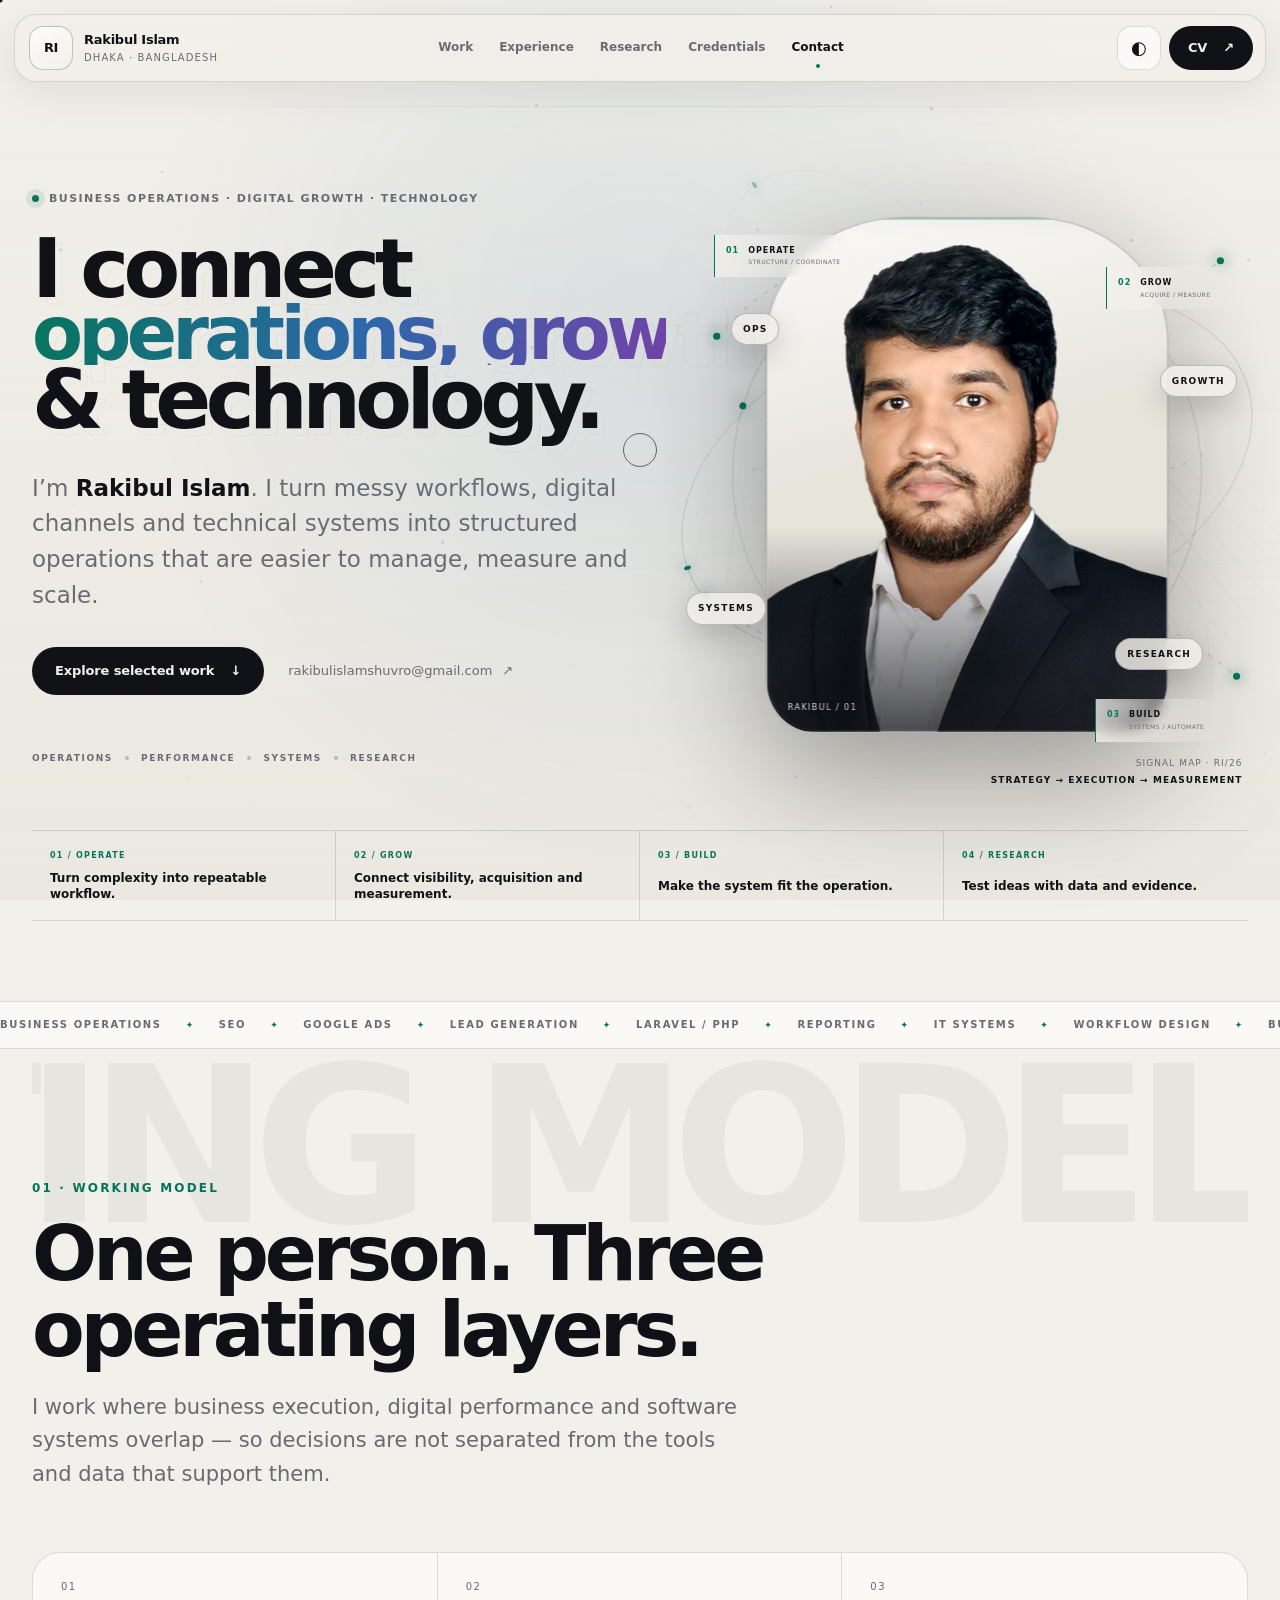
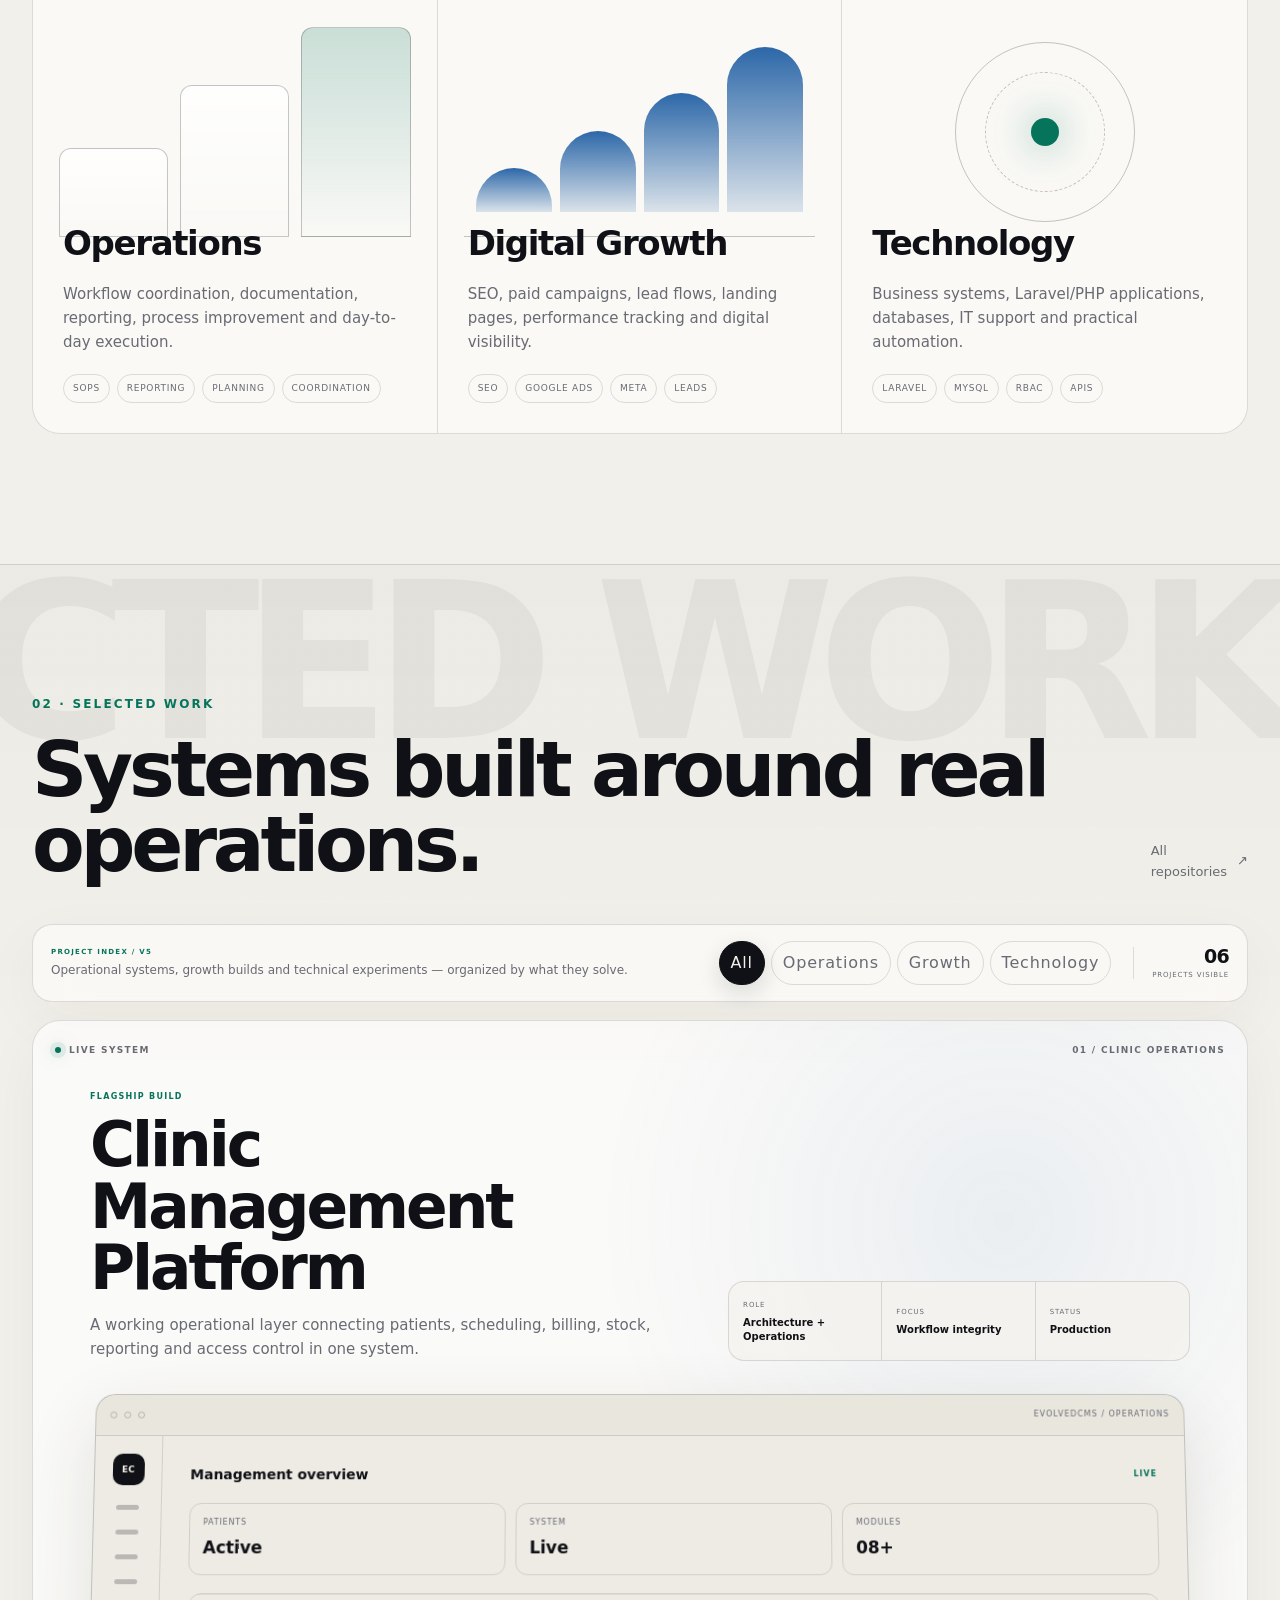
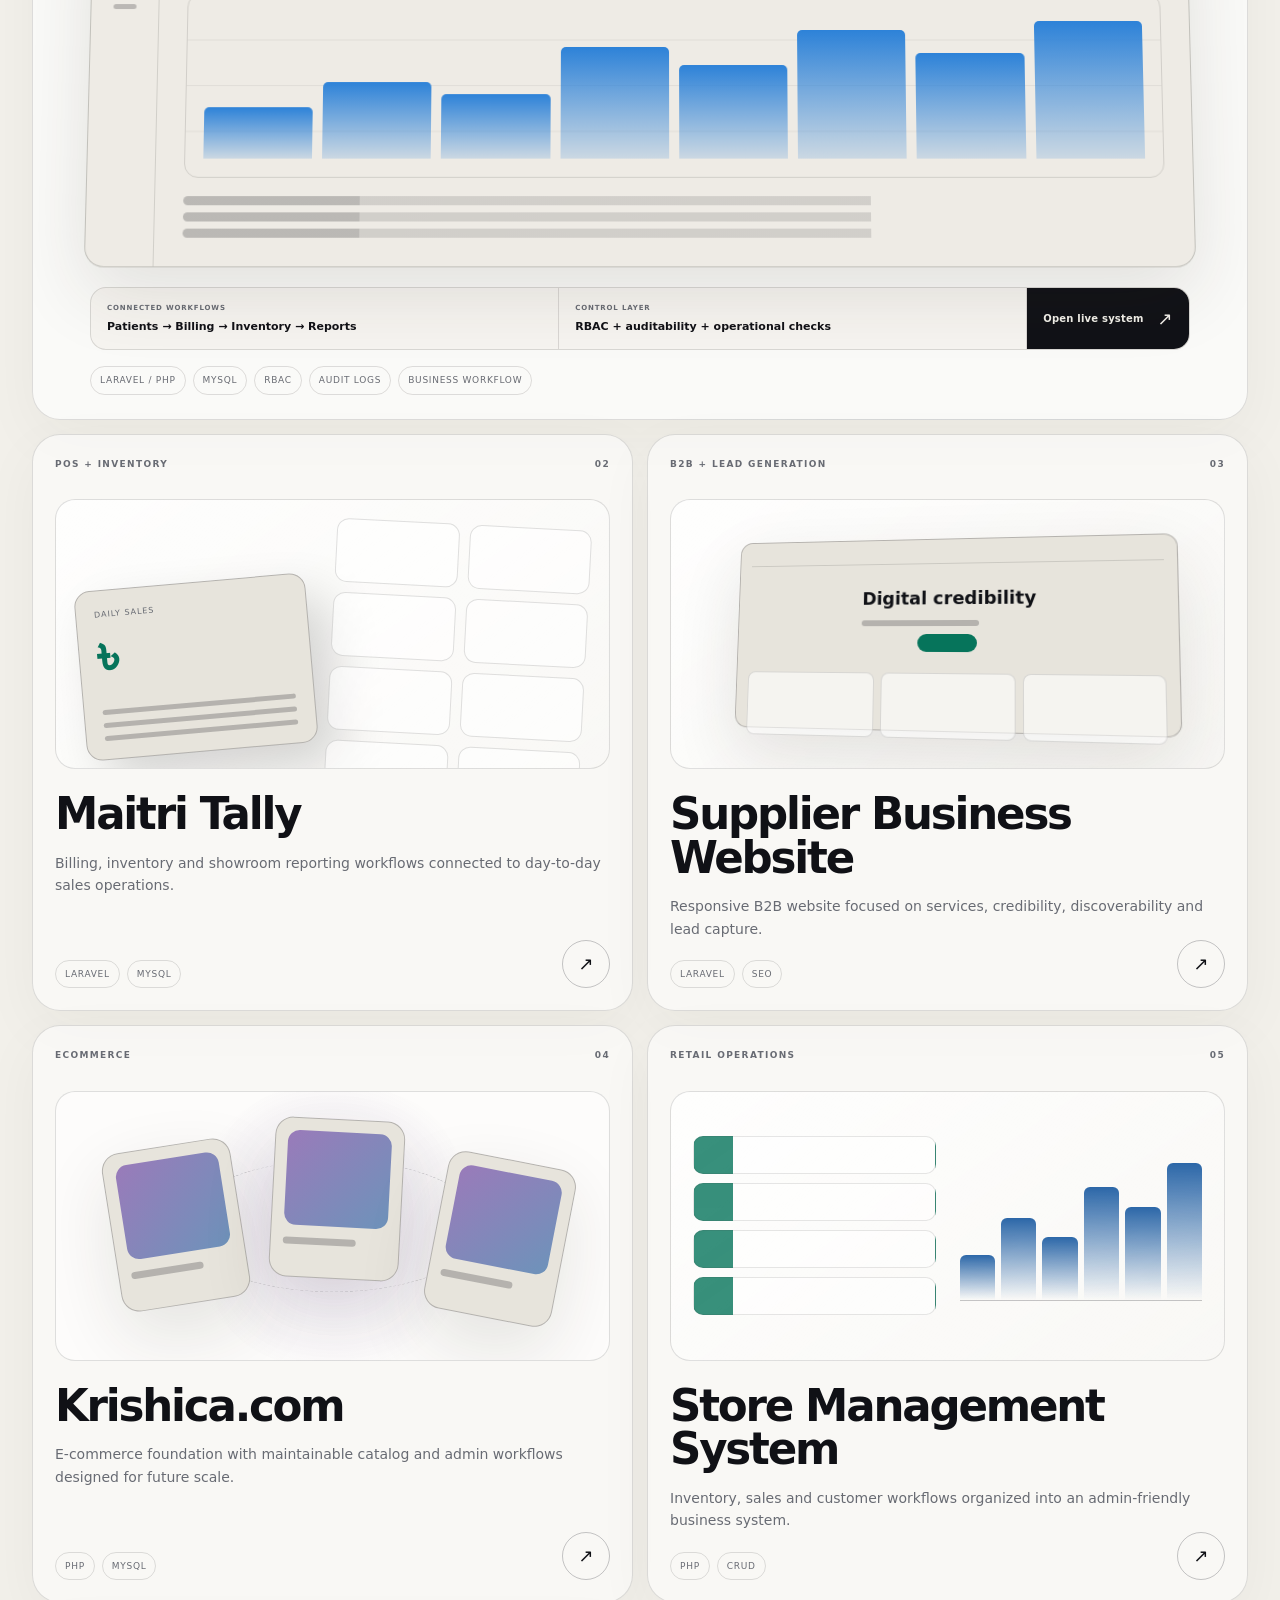
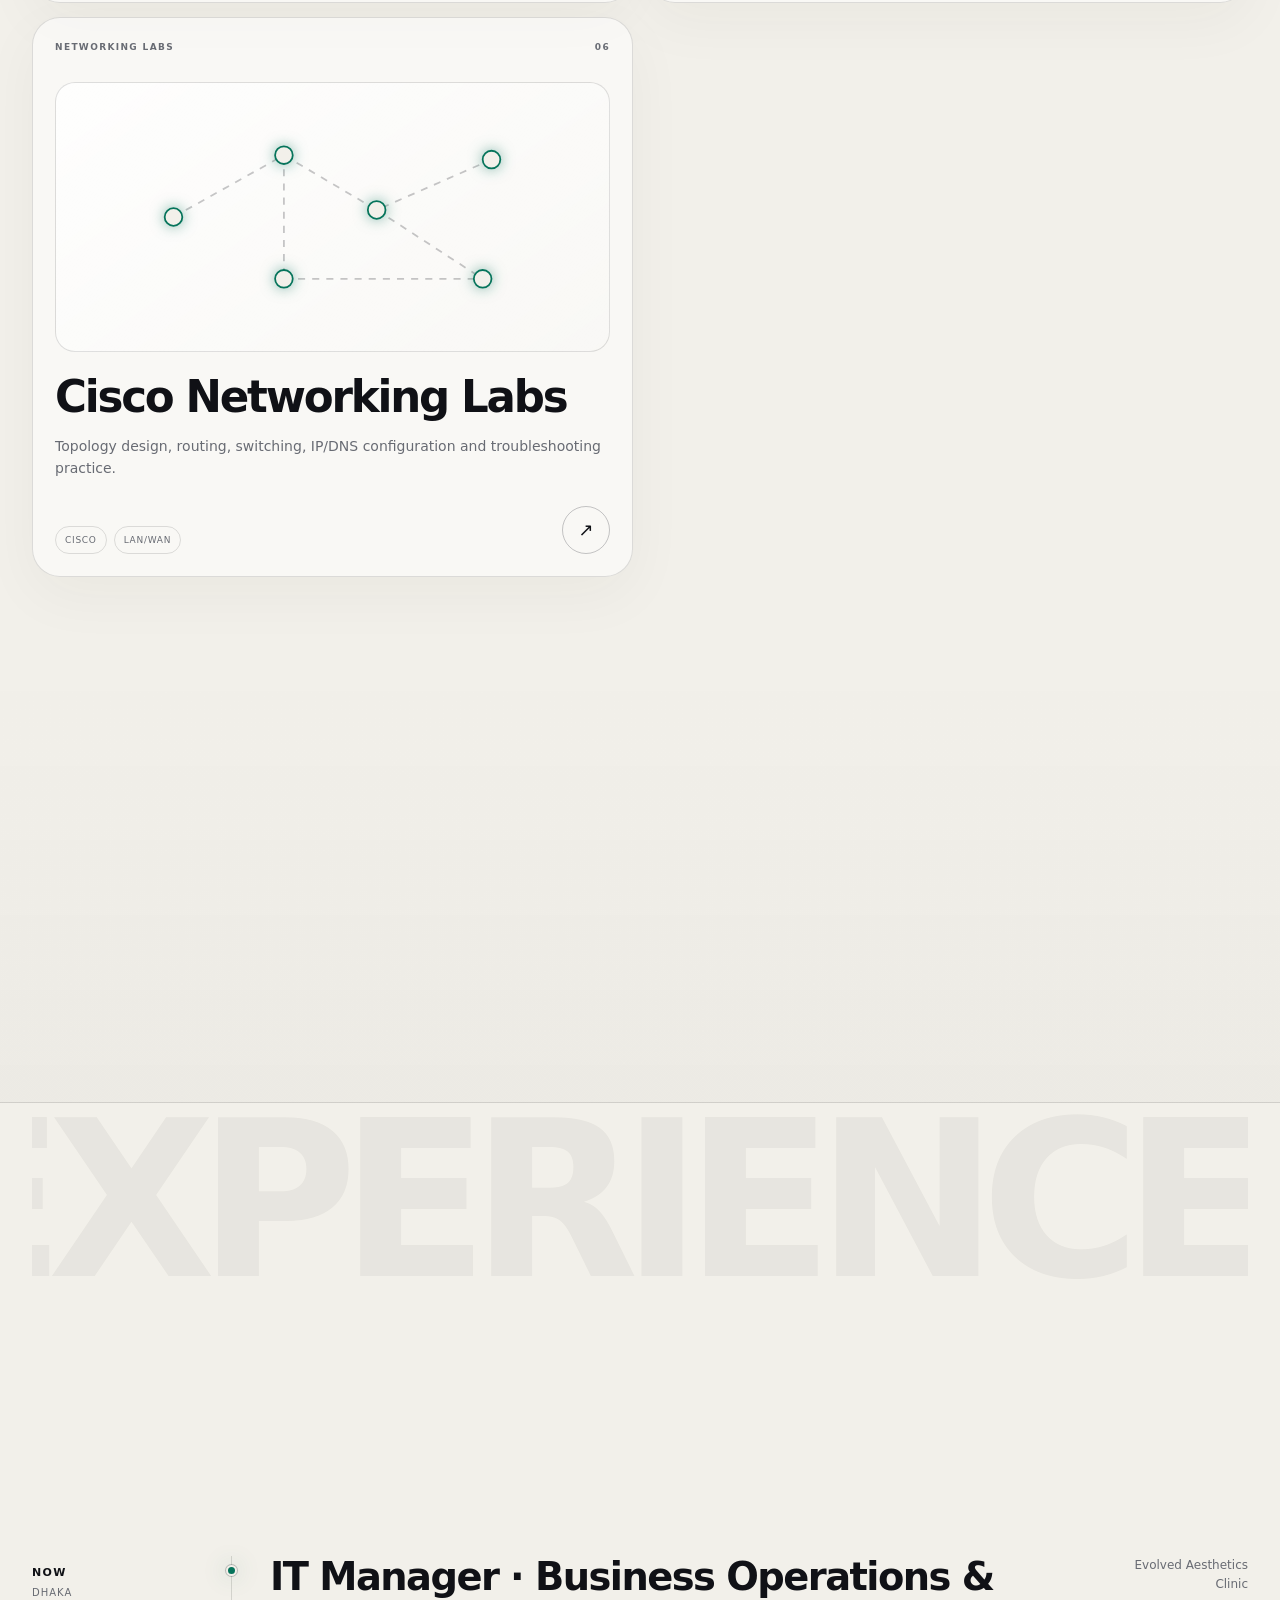
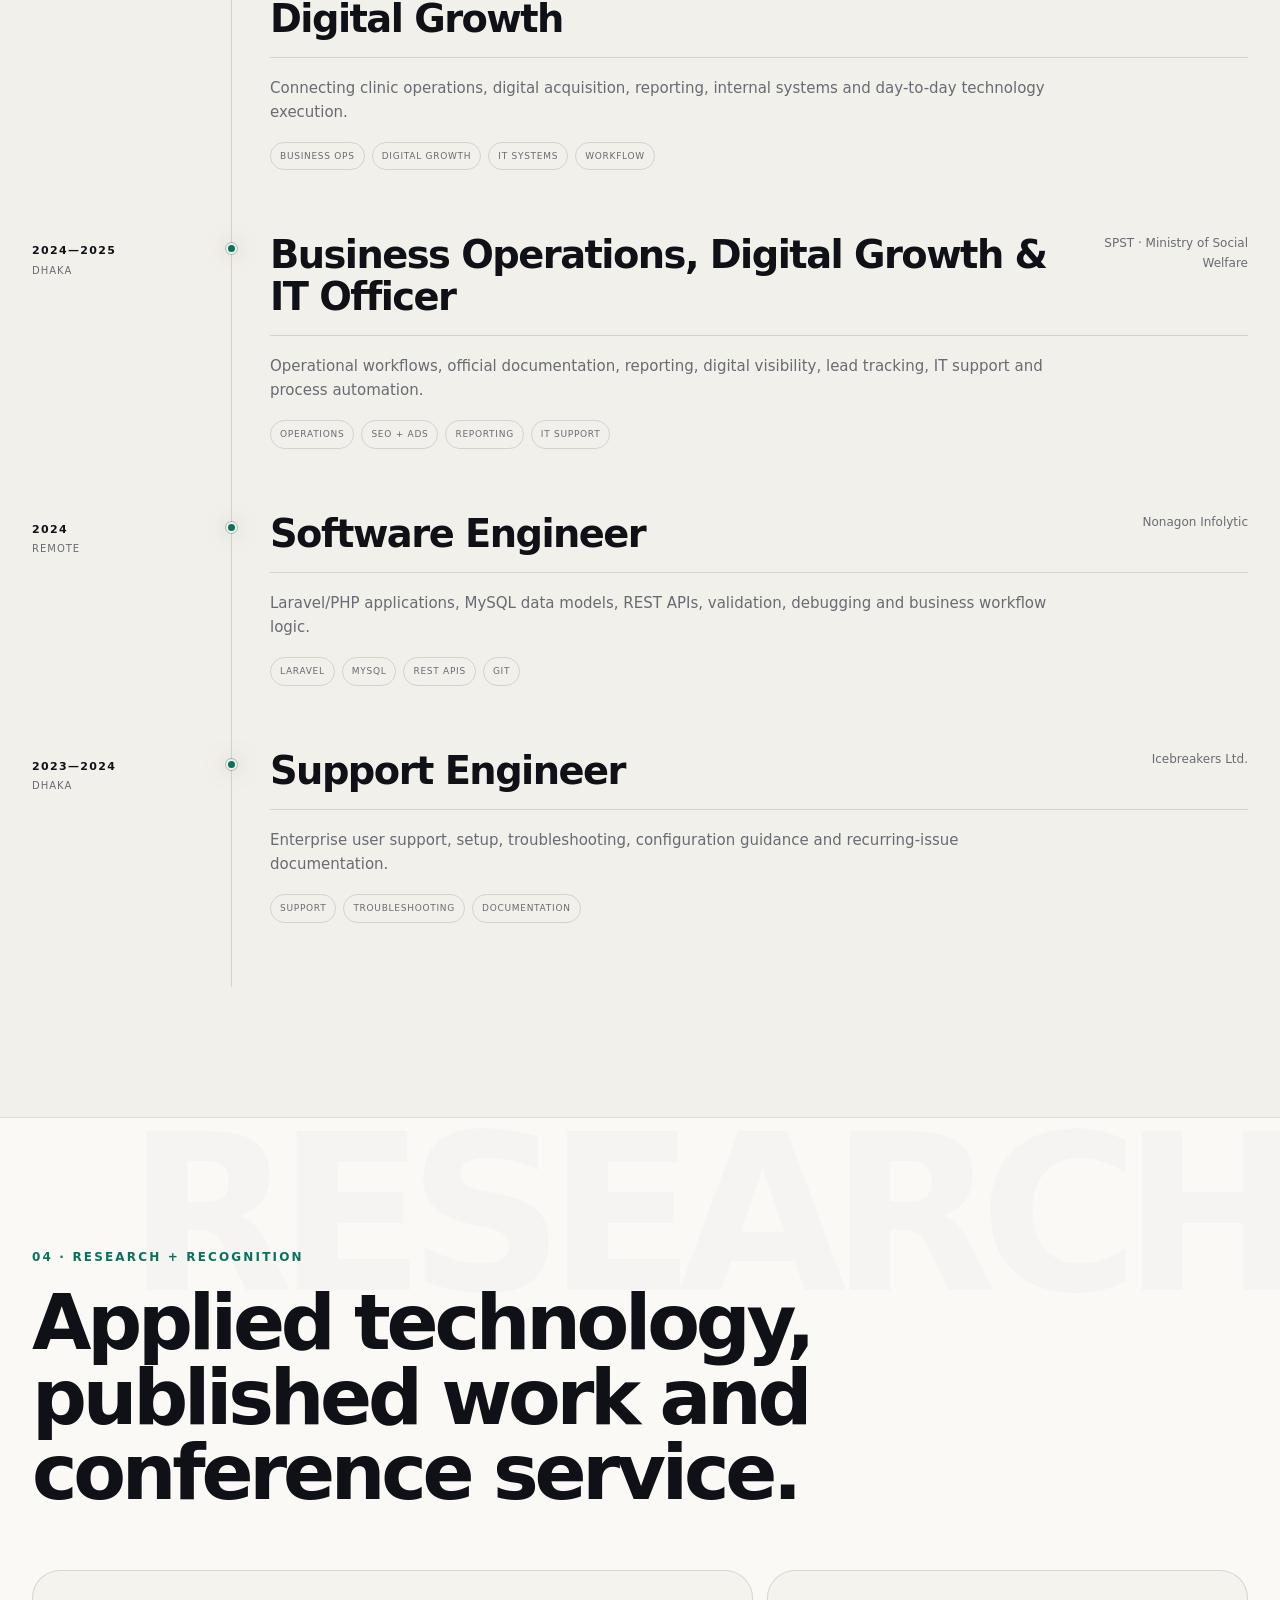
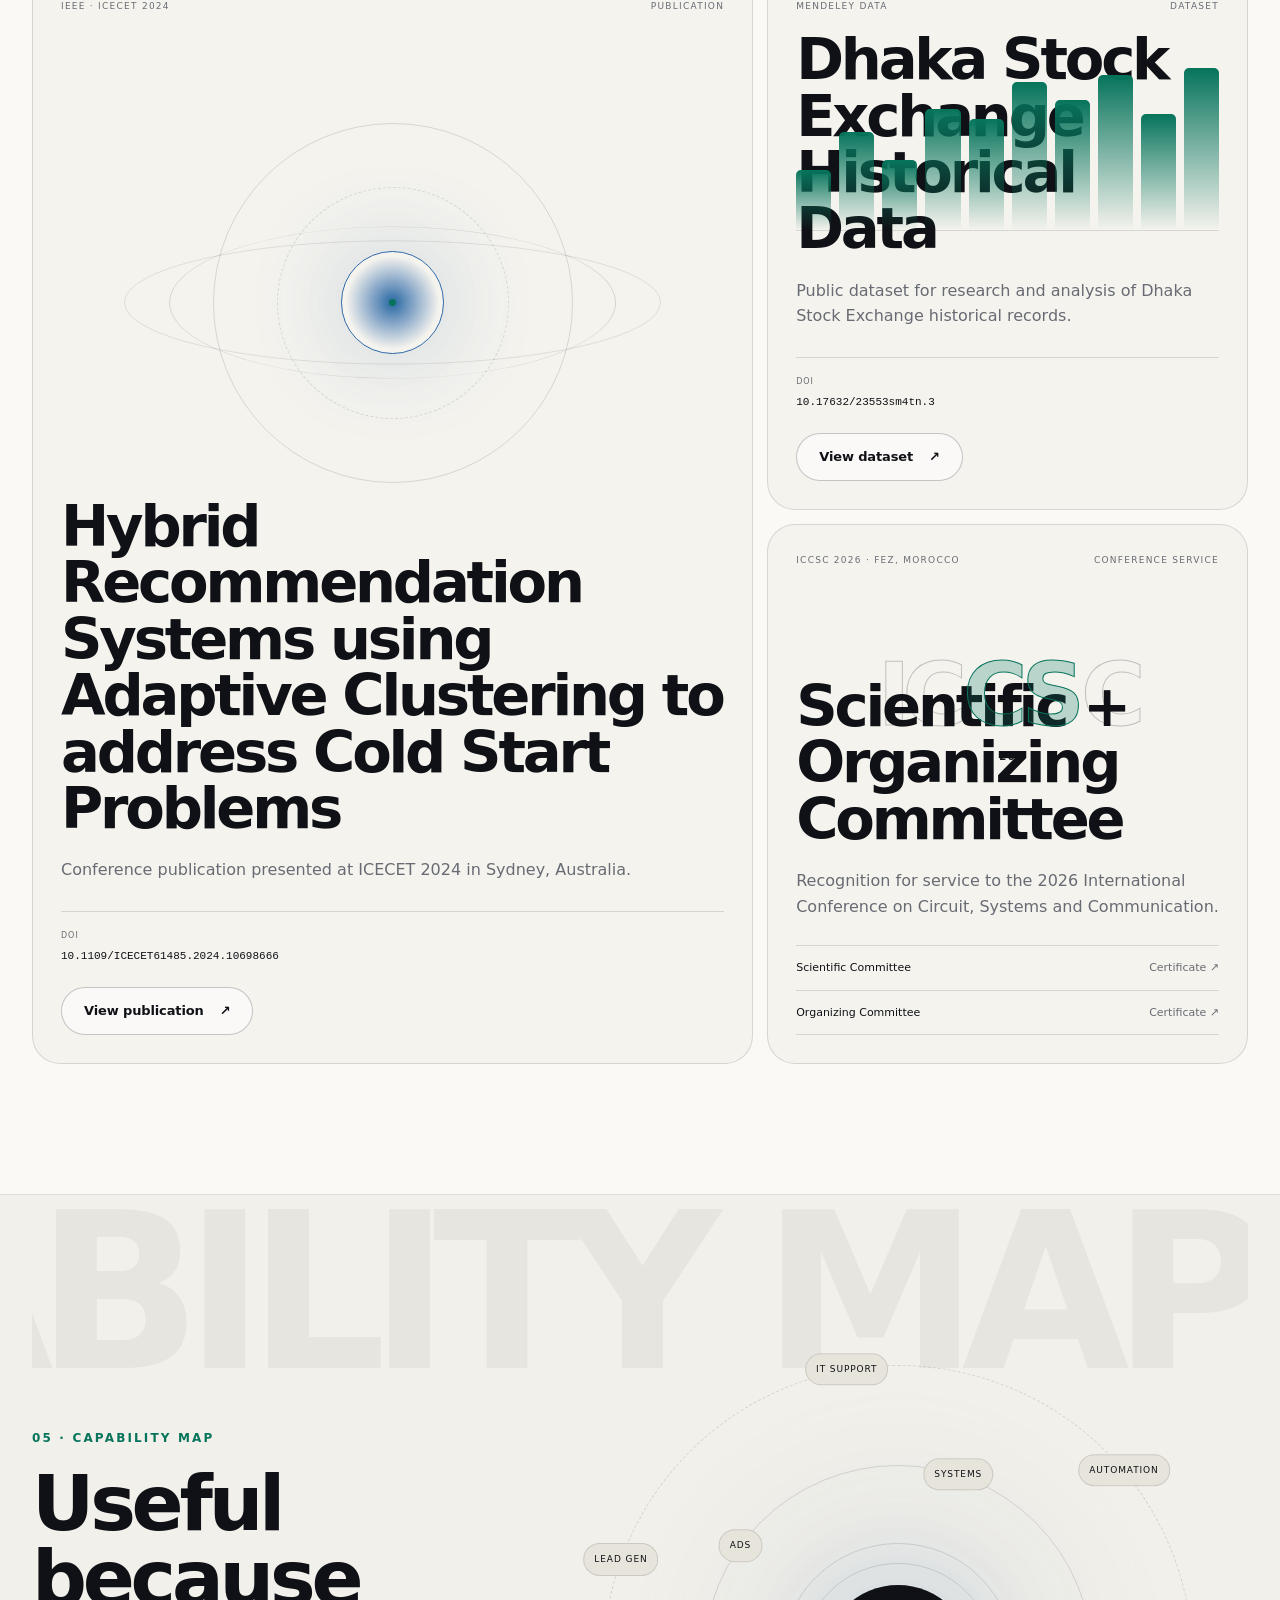
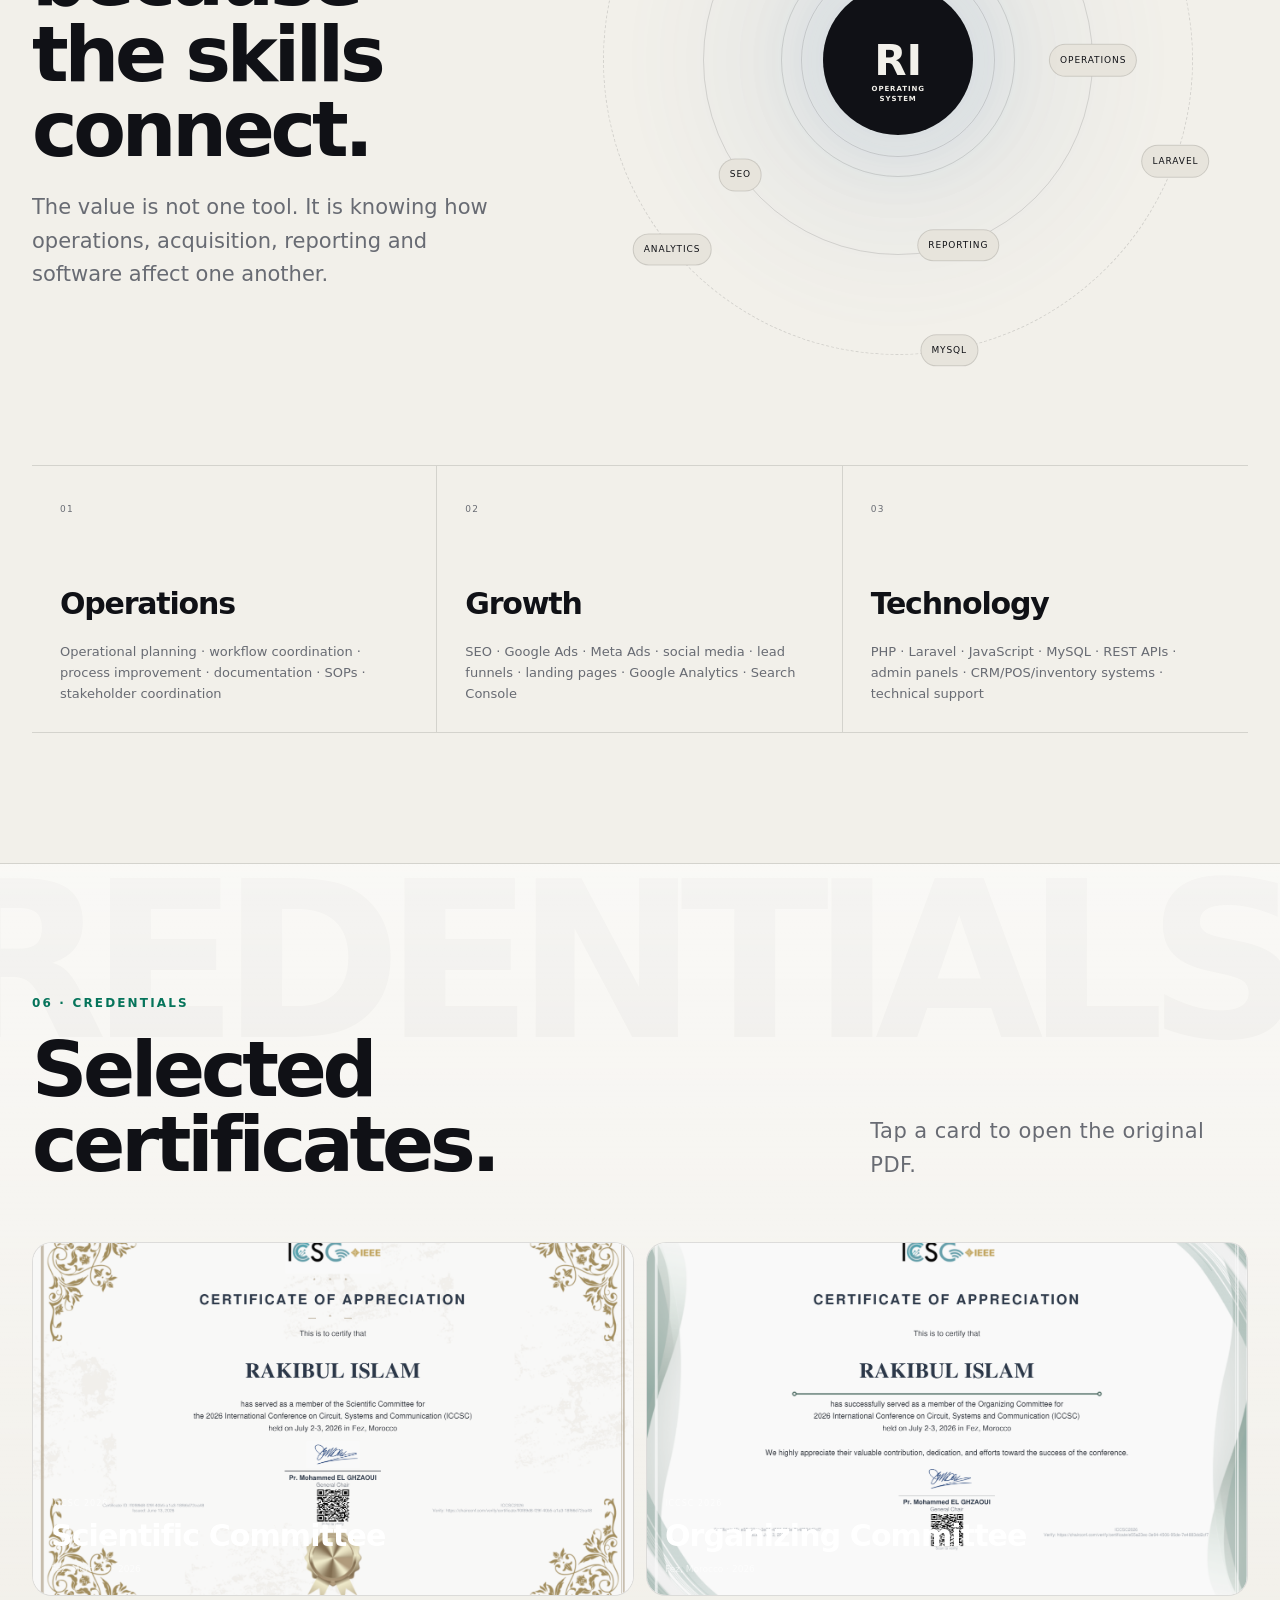
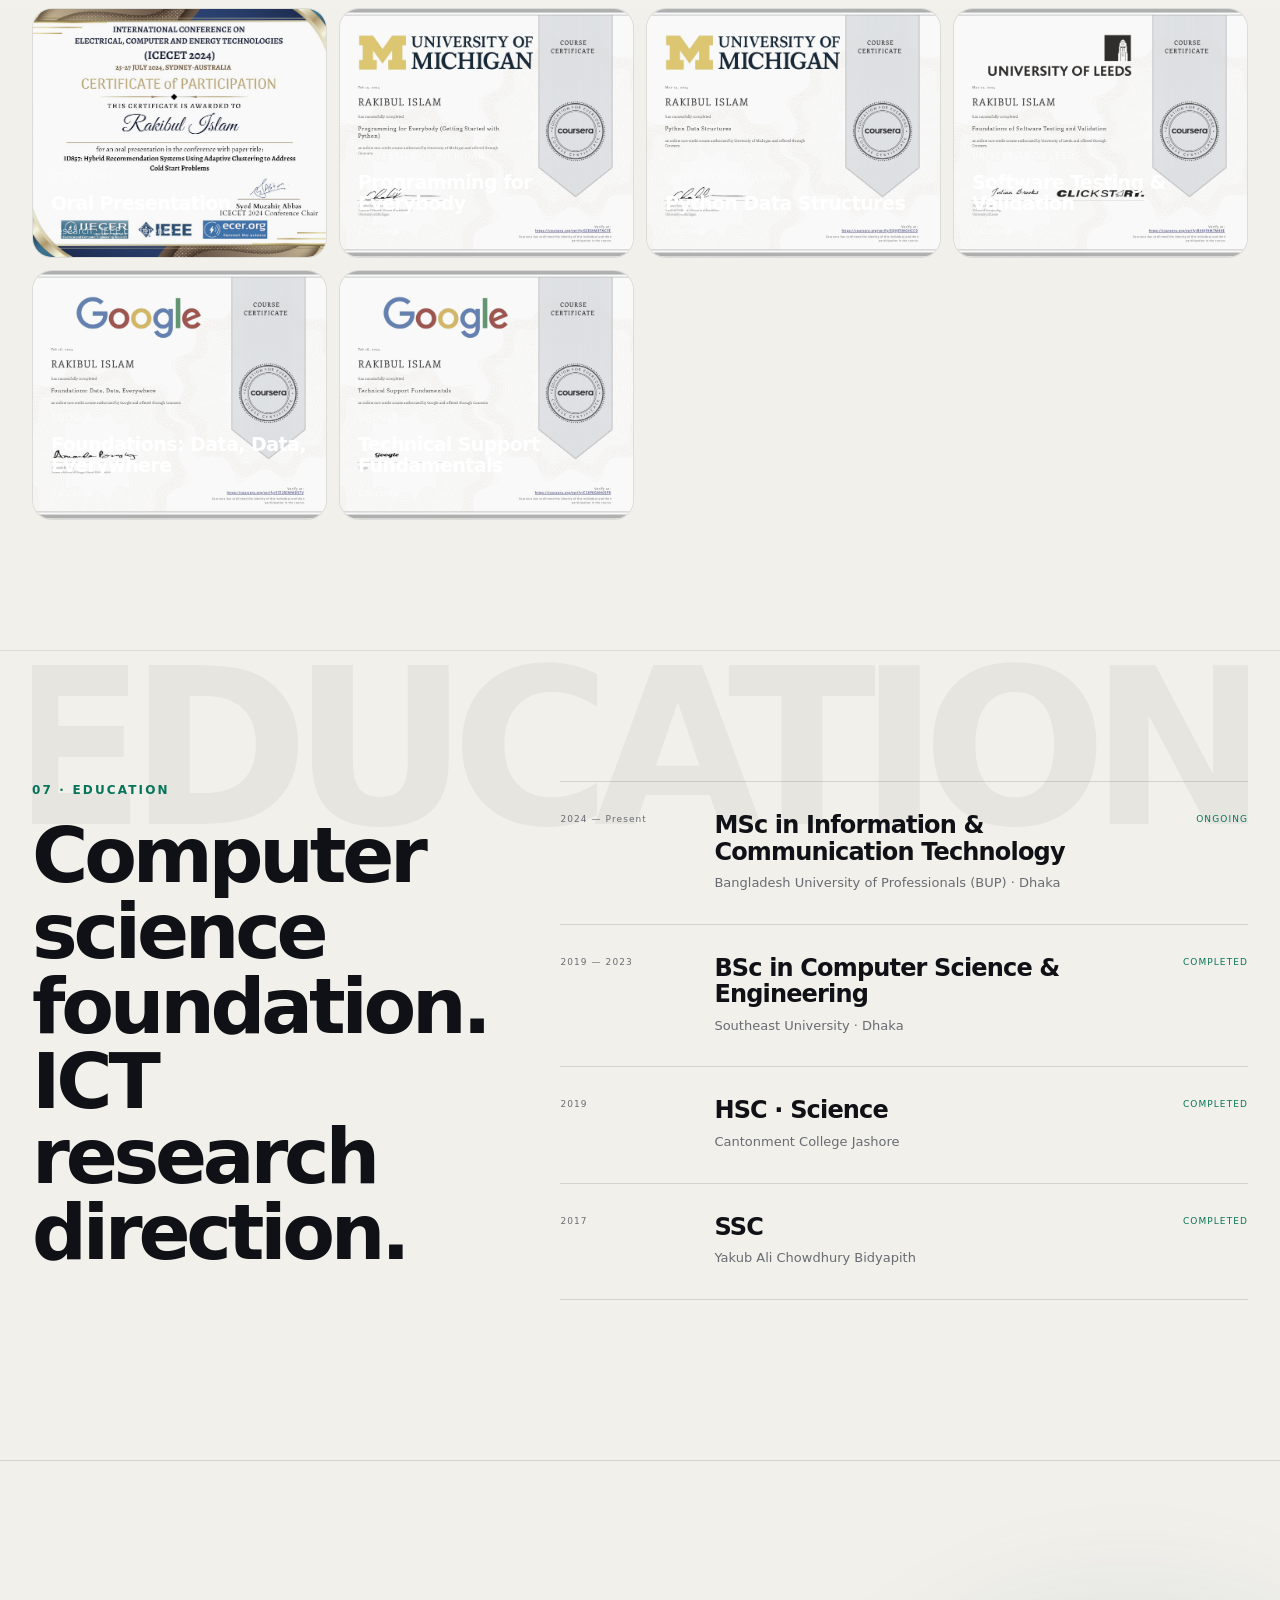
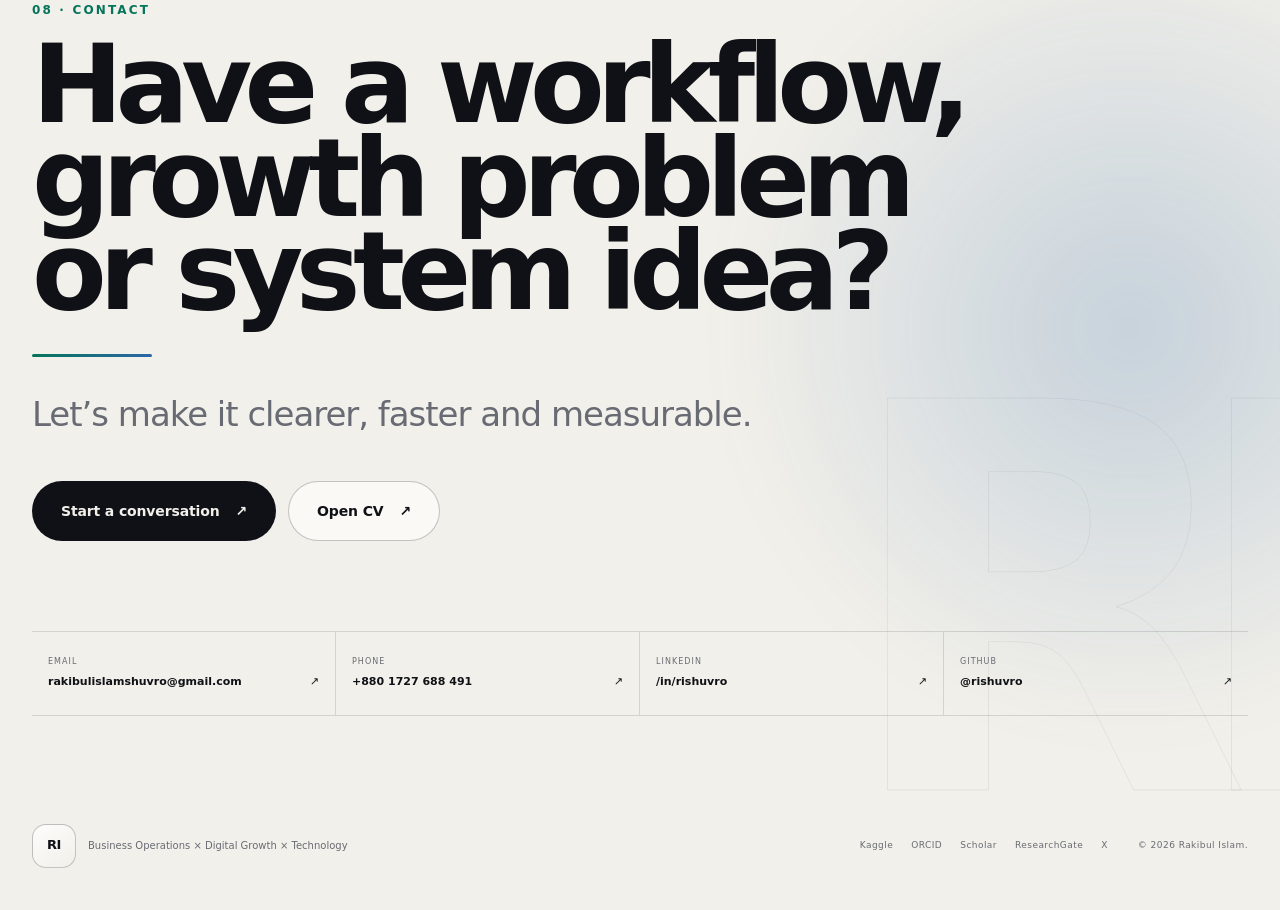
==== index.html @ 9449ecb8 "-" ====
<!doctype html>
<html lang="en" data-theme="dark">
<head>
  <meta charset="utf-8" />
  <meta name="viewport" content="width=device-width, initial-scale=1" />
  <meta name="theme-color" content="#08090d" />
  <meta name="color-scheme" content="dark light" />

  <title>Rakibul Islam — Operations × Growth × Technology</title>
  <meta name="description" content="Portfolio of Rakibul Islam — business operations, digital growth, IT systems, Laravel/PHP products, research and applied technology." />
  <meta name="author" content="Rakibul Islam" />
  <meta name="application-name" content="Rakibul Islam Portfolio" />
  <meta name="generator" content="Custom static portfolio · V5" />
  <meta name="robots" content="index,follow" />
  <link rel="canonical" href="https://rishuvro.github.io/" />
  <link rel="icon" href="assets/favicon.svg?v=5.0.0" type="image/svg+xml" />

  <meta property="og:type" content="website" />
  <meta property="og:url" content="https://rishuvro.github.io/" />
  <meta property="og:title" content="Rakibul Islam — Operations × Growth × Technology" />
  <meta property="og:description" content="I connect business operations, digital growth and technology to build systems that perform." />
  <meta property="og:image" content="https://rishuvro.github.io/assets/social-card.png?v=5.0.0" />
  <meta property="og:image:width" content="1200" />
  <meta property="og:image:height" content="630" />
  <meta name="twitter:card" content="summary_large_image" />
  <meta name="twitter:title" content="Rakibul Islam — Operations × Growth × Technology" />
  <meta name="twitter:description" content="Business Operations × Digital Growth × Technology" />
  <meta name="twitter:image" content="https://rishuvro.github.io/assets/social-card.png?v=5.0.0" />

  <link rel="preload" href="assets/profile-cutout.png" as="image" />
  <script>
    (function () {
      try {
        const saved = localStorage.getItem('ri-theme');
        const systemLight = window.matchMedia('(prefers-color-scheme: light)').matches;
        document.documentElement.dataset.theme = saved || (systemLight ? 'light' : 'dark');
      } catch (_) {}
    })();
  </script>
  <link rel="stylesheet" href="styles.css?v=5.0.0" />

  <script type="application/ld+json">
  {
    "@context": "https://schema.org",
    "@type": "Person",
    "name": "Rakibul Islam",
    "url": "https://rishuvro.github.io/",
    "image": "https://rishuvro.github.io/assets/profile-cutout.png",
    "jobTitle": "Business Operations, Digital Growth & IT Systems Professional",
    "address": {"@type": "PostalAddress", "addressLocality": "Dhaka", "addressCountry": "BD"},
    "sameAs": [
      "https://www.linkedin.com/in/rishuvro",
      "https://github.com/rishuvro",
      "https://www.kaggle.com/rishuvro",
      "https://orcid.org/0009-0004-0055-9928",
      "https://scholar.google.com/citations?user=8-ZX2LYAAAAJ&hl=en",
      "https://www.researchgate.net/profile/Rakibul-Islam-97"
    ]
  }
  </script>
</head>
<body class="is-loading">
  <a class="skip-link" href="#main">Skip to content</a>
  <div class="boot-screen" id="boot-screen" aria-hidden="true">
    <div class="boot-grid"></div>
    <div class="boot-content">
      <div class="boot-mark"><span>R</span><span>I</span></div>
      <div class="boot-copy"><strong>RAKIBUL ISLAM</strong><span>OPERATIONS × GROWTH × TECHNOLOGY</span></div>
      <div class="boot-meter"><i></i></div>
      <div class="boot-status"><span>PORTFOLIO / V5</span><span>SYSTEM READY</span></div>
    </div>
  </div>
  <div class="scroll-progress" aria-hidden="true"><span id="scroll-progress-bar"></span></div>
  <canvas id="signal-canvas" aria-hidden="true"></canvas>
  <div class="noise" aria-hidden="true"></div>
  <div class="cursor-dot" aria-hidden="true"></div>
  <div class="cursor-ring" aria-hidden="true"></div>
  <div class="cursor-label" aria-hidden="true">VIEW</div>

  <header class="site-header" id="top">
    <a class="brand magnetic" href="#top" aria-label="Rakibul Islam — home">
      <span class="brand-mark">RI</span>
      <span class="brand-copy"><strong>Rakibul Islam</strong><small>Dhaka · Bangladesh</small></span>
    </a>

    <nav class="desktop-nav" aria-label="Primary navigation">
      <a href="#work">Work</a>
      <a href="#experience">Experience</a>
      <a href="#research">Research</a>
      <a href="#credentials">Credentials</a>
      <a href="#contact">Contact</a>
    </nav>

    <div class="header-actions">
      <button class="icon-button magnetic" id="theme-toggle" type="button" aria-label="Toggle color theme">
        <span class="theme-icon" aria-hidden="true">◐</span>
      </button>
      <a class="button button-small magnetic" href="assets/rakibul-islam-cv.pdf" target="_blank" rel="noreferrer">CV <span>↗</span></a>
      <button class="menu-button" id="menu-button" type="button" aria-expanded="false" aria-controls="mobile-menu" aria-label="Open menu">
        <span></span><span></span>
      </button>
    </div>

    <div class="mobile-menu" id="mobile-menu" hidden>
      <a href="#work">Work</a>
      <a href="#experience">Experience</a>
      <a href="#research">Research</a>
      <a href="#credentials">Credentials</a>
      <a href="#contact">Contact</a>
      <a href="assets/rakibul-islam-cv.pdf" target="_blank" rel="noreferrer">Open CV ↗</a>
    </div>
  </header>

  <nav class="chapter-dock" id="chapter-dock" aria-label="Section navigator">
    <a href="#approach" data-chapter="01" data-label="Model"><span></span><em>Model</em></a>
    <a href="#work" data-chapter="02" data-label="Work"><span></span><em>Work</em></a>
    <a href="#experience" data-chapter="03" data-label="Experience"><span></span><em>Experience</em></a>
    <a href="#research" data-chapter="04" data-label="Research"><span></span><em>Research</em></a>
    <a href="#credentials" data-chapter="05" data-label="Credentials"><span></span><em>Credentials</em></a>
    <a href="#contact" data-chapter="06" data-label="Contact"><span></span><em>Contact</em></a>
    <div class="chapter-dock-readout" aria-hidden="true"><b id="chapter-dock-number">01</b><small id="chapter-dock-label">MODEL</small></div>
  </nav>

  <main id="main">
    <section class="hero section-shell" aria-labelledby="hero-title">
      <div class="hero-copy">
        <div class="eyebrow reveal"><span class="status-pulse"></span> Business operations · digital growth · technology</div>
        <h1 id="hero-title" class="display reveal">
          <span class="display-line kinetic-line" data-ghost="I connect">I connect</span>
          <span class="display-line gradient-text kinetic-line" data-ghost="operations, growth">operations, growth</span>
          <span class="display-line kinetic-line" data-ghost="& technology.">& technology.</span>
        </h1>
        <p class="hero-lede reveal">I’m <strong>Rakibul Islam</strong>. I turn messy workflows, digital channels and technical systems into structured operations that are easier to manage, measure and scale.</p>

        <div class="hero-actions reveal">
          <a class="button button-primary magnetic" href="#work">Explore selected work <span>↓</span></a>
          <a class="text-link magnetic" href="mailto:rakibulislamshuvro@gmail.com">rakibulislamshuvro@gmail.com <span>↗</span></a>
        </div>

        <div class="hero-meta reveal" aria-label="Core disciplines">
          <span>OPERATIONS</span><i></i><span>PERFORMANCE</span><i></i><span>SYSTEMS</span><i></i><span>RESEARCH</span>
        </div>
      </div>

      <div class="identity-stage reveal" id="identity-stage" aria-label="Portrait of Rakibul Islam with animated professional disciplines">
        <div class="stage-grid" aria-hidden="true"></div>
        <div class="stage-monogram" aria-hidden="true">RI</div>
        <div class="stage-glow" aria-hidden="true"></div>
        <svg class="stage-connectors" viewBox="0 0 700 700" aria-hidden="true">
          <path class="connector-line connector-a" d="M72 196 C184 76 262 110 350 170 S520 194 632 112" />
          <path class="connector-line connector-b" d="M60 484 C166 574 264 566 350 518 S528 474 650 574" />
          <path class="connector-line connector-c" d="M112 344 C188 322 216 234 350 246 S500 384 600 334" />
          <circle class="signal-dot signal-one" cx="72" cy="196" r="4" />
          <circle class="signal-dot signal-two" cx="632" cy="112" r="4" />
          <circle class="signal-dot signal-three" cx="60" cy="484" r="4" />
          <circle class="signal-dot signal-four" cx="650" cy="574" r="4" />
        </svg>
        <div class="orbit orbit-a" aria-hidden="true"></div>
        <div class="orbit orbit-b" aria-hidden="true"></div>
        <div class="orbit orbit-c" aria-hidden="true"></div>
        <div class="portrait-frame">
          <div class="portrait-scan" aria-hidden="true"></div>
          <img src="assets/profile-cutout.png" width="531" height="650" alt="Rakibul Islam" />
          <div class="portrait-label"><span>RAKIBUL / 01</span><span>DHAKA</span></div>
        </div>
        <div class="orbit-tag tag-ops">OPS</div>
        <div class="orbit-tag tag-growth">GROWTH</div>
        <div class="orbit-tag tag-systems">SYSTEMS</div>
        <div class="orbit-tag tag-research">RESEARCH</div>
        <div class="stage-readout readout-a" aria-hidden="true"><span>01</span><strong>OPERATE</strong><small>structure / coordinate</small></div>
        <div class="stage-readout readout-b" aria-hidden="true"><span>02</span><strong>GROW</strong><small>acquire / measure</small></div>
        <div class="stage-readout readout-c" aria-hidden="true"><span>03</span><strong>BUILD</strong><small>systems / automate</small></div>
        <div class="stage-caption"><span>Signal map · RI/26</span><strong>strategy → execution → measurement</strong></div>
      </div>

      <div class="hero-rail reveal" aria-label="How Rakibul Islam works">
        <div><span>01 / OPERATE</span><strong>Turn complexity into repeatable workflow.</strong></div>
        <div><span>02 / GROW</span><strong>Connect visibility, acquisition and measurement.</strong></div>
        <div><span>03 / BUILD</span><strong>Make the system fit the operation.</strong></div>
        <div><span>04 / RESEARCH</span><strong>Test ideas with data and evidence.</strong></div>
      </div>
    </section>

    <section class="ticker" aria-label="Capabilities">
      <div class="ticker-track">
        <span>BUSINESS OPERATIONS</span><b>✦</b><span>SEO</span><b>✦</b><span>GOOGLE ADS</span><b>✦</b><span>LEAD GENERATION</span><b>✦</b><span>LARAVEL / PHP</span><b>✦</b><span>REPORTING</span><b>✦</b><span>IT SYSTEMS</span><b>✦</b><span>WORKFLOW DESIGN</span><b>✦</b>
        <span>BUSINESS OPERATIONS</span><b>✦</b><span>SEO</span><b>✦</b><span>GOOGLE ADS</span><b>✦</b><span>LEAD GENERATION</span><b>✦</b><span>LARAVEL / PHP</span><b>✦</b><span>REPORTING</span><b>✦</b><span>IT SYSTEMS</span><b>✦</b><span>WORKFLOW DESIGN</span><b>✦</b>
      </div>
    </section>

    <section class="section section-shell" id="approach" data-section-title="OPERATING MODEL">
      <div class="section-heading reveal">
        <p class="kicker">01 · Working model</p>
        <h2>One person. Three operating layers.</h2>
        <p>I work where business execution, digital performance and software systems overlap — so decisions are not separated from the tools and data that support them.</p>
      </div>

      <div class="pillars">
        <article class="pillar reveal tilt-card">
          <div class="pillar-index">01</div>
          <div class="pillar-icon ops-icon" aria-hidden="true"><span></span><span></span><span></span></div>
          <h3>Operations</h3>
          <p>Workflow coordination, documentation, reporting, process improvement and day-to-day execution.</p>
          <div class="micro-tags"><span>SOPs</span><span>Reporting</span><span>Planning</span><span>Coordination</span></div>
        </article>
        <article class="pillar reveal tilt-card">
          <div class="pillar-index">02</div>
          <div class="pillar-icon growth-icon" aria-hidden="true"><span></span><span></span><span></span><span></span></div>
          <h3>Digital Growth</h3>
          <p>SEO, paid campaigns, lead flows, landing pages, performance tracking and digital visibility.</p>
          <div class="micro-tags"><span>SEO</span><span>Google Ads</span><span>Meta</span><span>Leads</span></div>
        </article>
        <article class="pillar reveal tilt-card">
          <div class="pillar-index">03</div>
          <div class="pillar-icon systems-icon" aria-hidden="true"><span></span><span></span><span></span></div>
          <h3>Technology</h3>
          <p>Business systems, Laravel/PHP applications, databases, IT support and practical automation.</p>
          <div class="micro-tags"><span>Laravel</span><span>MySQL</span><span>RBAC</span><span>APIs</span></div>
        </article>
      </div>
    </section>

    <section class="section work-section" id="work" data-section-title="SELECTED WORK">
      <div class="section-shell">
        <div class="section-heading section-heading-row reveal">
          <div>
            <p class="kicker">02 · Selected work</p>
            <h2>Systems built around real operations.</h2>
          </div>
          <a class="text-link magnetic" href="https://github.com/rishuvro?tab=repositories" target="_blank" rel="noreferrer">All repositories <span>↗</span></a>
        </div>

        <div class="work-command reveal" aria-label="Selected work controls">
          <div class="work-command-copy">
            <span class="work-command-label">PROJECT INDEX / V5</span>
            <p>Operational systems, growth builds and technical experiments — organized by what they solve.</p>
          </div>
          <div class="work-filters" role="group" aria-label="Filter projects">
            <button class="work-filter is-active" type="button" data-filter="all" aria-pressed="true">All</button>
            <button class="work-filter" type="button" data-filter="operations" aria-pressed="false">Operations</button>
            <button class="work-filter" type="button" data-filter="growth" aria-pressed="false">Growth</button>
            <button class="work-filter" type="button" data-filter="technology" aria-pressed="false">Technology</button>
          </div>
          <div class="work-counter" aria-live="polite"><b id="work-visible-count">06</b><span>projects visible</span></div>
        </div>

        <div class="project-grid" id="project-grid">
          <article class="project project-feature reveal cursor-view" data-project="clinic" data-category="operations technology" data-cursor-label="OPEN">
            <div class="project-topline"><span><i class="live-dot"></i> LIVE SYSTEM</span><span>01 / CLINIC OPERATIONS</span></div>
            <div class="feature-brief">
              <div class="feature-brief-main">
                <span class="feature-eyebrow">FLAGSHIP BUILD</span>
                <h3>Clinic Management Platform</h3>
                <p>A working operational layer connecting patients, scheduling, billing, stock, reporting and access control in one system.</p>
              </div>
              <div class="feature-signals" aria-label="Project characteristics">
                <div><small>ROLE</small><strong>Architecture + Operations</strong></div>
                <div><small>FOCUS</small><strong>Workflow integrity</strong></div>
                <div><small>STATUS</small><strong>Production</strong></div>
              </div>
            </div>
            <div class="system-window" aria-hidden="true">
              <div class="window-bar"><i></i><i></i><i></i><span>EVOLVEDCMS / OPERATIONS</span></div>
              <div class="window-body">
                <div class="mock-sidebar"><b>EC</b><span></span><span></span><span></span><span></span><span></span></div>
                <div class="mock-content">
                  <div class="mock-header"><span>Management overview</span><em>Live</em></div>
                  <div class="metric-row"><div><small>Patients</small><strong>Active</strong></div><div><small>System</small><strong>Live</strong></div><div><small>Modules</small><strong>08+</strong></div></div>
                  <div class="mock-chart"><span style="--h:35%"></span><span style="--h:52%"></span><span style="--h:44%"></span><span style="--h:76%"></span><span style="--h:64%"></span><span style="--h:88%"></span><span style="--h:72%"></span><span style="--h:94%"></span></div>
                  <div class="mock-table"><span></span><span></span><span></span></div>
                </div>
              </div>
            </div>
            <div class="feature-outcome">
              <div><span>CONNECTED WORKFLOWS</span><strong>Patients → Billing → Inventory → Reports</strong></div>
              <div><span>CONTROL LAYER</span><strong>RBAC + auditability + operational checks</strong></div>
              <a class="feature-open magnetic" href="https://myevolvedcms.com/" target="_blank" rel="noreferrer" aria-label="Open Clinic Management Platform"><span>Open live system</span><b>↗</b></a>
            </div>
            <div class="project-tech"><span>Laravel / PHP</span><span>MySQL</span><span>RBAC</span><span>Audit Logs</span><span>Business Workflow</span></div>
          </article>

          <article class="project reveal tilt-card cursor-view" data-category="operations technology" data-cursor-label="VIEW">
            <div class="project-topline"><span>POS + INVENTORY</span><span>02</span></div>
            <div class="project-visual visual-ledger" aria-hidden="true">
              <div class="ledger-card"><span>DAILY SALES</span><strong>৳</strong><i></i><i></i><i></i></div>
              <div class="ledger-grid"><span></span><span></span><span></span><span></span><span></span><span></span><span></span><span></span></div>
            </div>
            <h3>Maitri Tally</h3>
            <p>Billing, inventory and showroom reporting workflows connected to day-to-day sales operations.</p>
            <div class="project-footer"><div class="project-tech"><span>Laravel</span><span>MySQL</span></div><a class="round-link magnetic" href="https://github.com/rishuvro/maitri_tally" target="_blank" rel="noreferrer" aria-label="Open Maitri Tally repository">↗</a></div>
          </article>

          <article class="project reveal tilt-card cursor-view" data-category="growth technology" data-cursor-label="VIEW">
            <div class="project-topline"><span>B2B + LEAD GENERATION</span><span>03</span></div>
            <div class="project-visual visual-web" aria-hidden="true">
              <div class="web-frame"><div class="web-nav"></div><div class="web-hero"><b>Digital credibility</b><span></span><i></i></div><div class="web-row"><span></span><span></span><span></span></div></div>
            </div>
            <h3>Supplier Business Website</h3>
            <p>Responsive B2B website focused on services, credibility, discoverability and lead capture.</p>
            <div class="project-footer"><div class="project-tech"><span>Laravel</span><span>SEO</span></div><a class="round-link magnetic" href="https://sdstechmed.com/" target="_blank" rel="noreferrer" aria-label="Open supplier business website">↗</a></div>
          </article>

          <article class="project reveal tilt-card cursor-view" data-category="growth technology" data-cursor-label="VIEW">
            <div class="project-topline"><span>ECOMMERCE</span><span>04</span></div>
            <div class="project-visual visual-commerce" aria-hidden="true">
              <div class="commerce-orbit"></div><div class="product-card pc-a"><i></i><span></span></div><div class="product-card pc-b"><i></i><span></span></div><div class="product-card pc-c"><i></i><span></span></div>
            </div>
            <h3>Krishica.com</h3>
            <p>E-commerce foundation with maintainable catalog and admin workflows designed for future scale.</p>
            <div class="project-footer"><div class="project-tech"><span>PHP</span><span>MySQL</span></div><a class="round-link magnetic" href="https://github.com/rishuvro/krishica.com" target="_blank" rel="noreferrer" aria-label="Open Krishica repository">↗</a></div>
          </article>

          <article class="project reveal tilt-card cursor-view" data-category="operations technology" data-cursor-label="VIEW">
            <div class="project-topline"><span>RETAIL OPERATIONS</span><span>05</span></div>
            <div class="project-visual visual-store" aria-hidden="true">
              <div class="store-stack"><span></span><span></span><span></span><span></span></div><div class="store-wave"><i></i><i></i><i></i><i></i><i></i><i></i></div>
            </div>
            <h3>Store Management System</h3>
            <p>Inventory, sales and customer workflows organized into an admin-friendly business system.</p>
            <div class="project-footer"><div class="project-tech"><span>PHP</span><span>CRUD</span></div><a class="round-link magnetic" href="https://github.com/rishuvro/store" target="_blank" rel="noreferrer" aria-label="Open Store Management System repository">↗</a></div>
          </article>

          <article class="project reveal tilt-card cursor-view" data-category="technology" data-cursor-label="VIEW">
            <div class="project-topline"><span>NETWORKING LABS</span><span>06</span></div>
            <div class="project-visual visual-network" aria-hidden="true">
              <svg viewBox="0 0 520 240" role="img" aria-label="Animated network diagram">
                <path d="M80 120 L205 50 L310 112 L440 55 M205 50 L205 190 M310 112 L430 190 M205 190 L430 190" />
                <circle cx="80" cy="120" r="10"/><circle cx="205" cy="50" r="10"/><circle cx="310" cy="112" r="10"/><circle cx="440" cy="55" r="10"/><circle cx="205" cy="190" r="10"/><circle cx="430" cy="190" r="10"/>
              </svg>
            </div>
            <h3>Cisco Networking Labs</h3>
            <p>Topology design, routing, switching, IP/DNS configuration and troubleshooting practice.</p>
            <div class="project-footer"><div class="project-tech"><span>Cisco</span><span>LAN/WAN</span></div><a class="round-link magnetic" href="https://github.com/rishuvro/Computer_Networking_cisco" target="_blank" rel="noreferrer" aria-label="Open networking repository">↗</a></div>
          </article>
        </div>

        <div class="more-work reveal">
          <div class="more-work-intro"><span>LAB / SIDE BUILDS</span><h3>ML, IoT and utilities.</h3></div>
          <a class="mini-project" href="https://github.com/rishuvro/Heart_disease_prediction_using_AI" target="_blank" rel="noreferrer"><span class="mini-number">07</span><strong>Heart Disease Prediction</strong><small>Machine Learning</small><em>↗</em></a>
          <a class="mini-project" href="https://github.com/rishuvro/Automatic_Water_Dispenser_System_Using_Arduino" target="_blank" rel="noreferrer"><span class="mini-number">08</span><strong>Automatic Water Dispenser</strong><small>Arduino / IoT</small><em>↗</em></a>
          <a class="mini-project" href="https://github.com/rishuvro/PETROL_PUMP_MANAGEMENT_SYSTEM" target="_blank" rel="noreferrer"><span class="mini-number">09</span><strong>Petrol Pump Management</strong><small>Business System</small><em>↗</em></a>
          <a class="mini-project" href="https://github.com/rishuvro/system_monitor_application_cpu-memory_using_python" target="_blank" rel="noreferrer"><span class="mini-number">10</span><strong>System Monitoring App</strong><small>Python Utility</small><em>↗</em></a>
        </div>
      </div>
    </section>

    <section class="section section-shell" id="experience" data-section-title="EXPERIENCE">
      <div class="section-heading reveal">
        <p class="kicker">03 · Experience</p>
        <h2>From support to systems to growth operations.</h2>
      </div>

      <div class="timeline">
        <article class="timeline-item reveal">
          <div class="timeline-date"><span>NOW</span><small>Dhaka</small></div>
          <div class="timeline-node"><i></i></div>
          <div class="timeline-content">
            <div class="timeline-heading"><h3>IT Manager · Business Operations & Digital Growth</h3><span>Evolved Aesthetics Clinic</span></div>
            <p>Connecting clinic operations, digital acquisition, reporting, internal systems and day-to-day technology execution.</p>
            <div class="timeline-tags"><span>Business Ops</span><span>Digital Growth</span><span>IT Systems</span><span>Workflow</span></div>
          </div>
        </article>

        <article class="timeline-item reveal">
          <div class="timeline-date"><span>2024—2025</span><small>Dhaka</small></div>
          <div class="timeline-node"><i></i></div>
          <div class="timeline-content">
            <div class="timeline-heading"><h3>Business Operations, Digital Growth & IT Officer</h3><span>SPST · Ministry of Social Welfare</span></div>
            <p>Operational workflows, official documentation, reporting, digital visibility, lead tracking, IT support and process automation.</p>
            <div class="timeline-tags"><span>Operations</span><span>SEO + Ads</span><span>Reporting</span><span>IT Support</span></div>
          </div>
        </article>

        <article class="timeline-item reveal">
          <div class="timeline-date"><span>2024</span><small>Remote</small></div>
          <div class="timeline-node"><i></i></div>
          <div class="timeline-content">
            <div class="timeline-heading"><h3>Software Engineer</h3><span>Nonagon Infolytic</span></div>
            <p>Laravel/PHP applications, MySQL data models, REST APIs, validation, debugging and business workflow logic.</p>
            <div class="timeline-tags"><span>Laravel</span><span>MySQL</span><span>REST APIs</span><span>Git</span></div>
          </div>
        </article>

        <article class="timeline-item reveal">
          <div class="timeline-date"><span>2023—2024</span><small>Dhaka</small></div>
          <div class="timeline-node"><i></i></div>
          <div class="timeline-content">
            <div class="timeline-heading"><h3>Support Engineer</h3><span>Icebreakers Ltd.</span></div>
            <p>Enterprise user support, setup, troubleshooting, configuration guidance and recurring-issue documentation.</p>
            <div class="timeline-tags"><span>Support</span><span>Troubleshooting</span><span>Documentation</span></div>
          </div>
        </article>
      </div>
    </section>

    <section class="section research-section" id="research" data-section-title="RESEARCH">
      <div class="section-shell">
        <div class="section-heading reveal">
          <p class="kicker">04 · Research + recognition</p>
          <h2>Applied technology, published work and conference service.</h2>
        </div>

        <div class="research-grid">
          <article class="research-card research-paper reveal">
            <div class="research-label"><span>IEEE · ICECET 2024</span><span>PUBLICATION</span></div>
            <div class="paper-orbit" aria-hidden="true"><span></span><span></span><span></span><span></span></div>
            <h3>Hybrid Recommendation Systems using Adaptive Clustering to address Cold Start Problems</h3>
            <p>Conference publication presented at ICECET 2024 in Sydney, Australia.</p>
            <div class="research-meta"><span>DOI</span><code>10.1109/ICECET61485.2024.10698666</code></div>
            <a class="button button-ghost magnetic" href="https://dx.doi.org/10.1109/ICECET61485.2024.10698666" target="_blank" rel="noreferrer">View publication <span>↗</span></a>
          </article>

          <article class="research-card reveal">
            <div class="research-label"><span>MENDELEY DATA</span><span>DATASET</span></div>
            <div class="data-viz" aria-hidden="true"><i style="--v:36%"></i><i style="--v:58%"></i><i style="--v:42%"></i><i style="--v:72%"></i><i style="--v:66%"></i><i style="--v:88%"></i><i style="--v:77%"></i><i style="--v:92%"></i><i style="--v:69%"></i><i style="--v:96%"></i></div>
            <h3>Dhaka Stock Exchange Historical Data</h3>
            <p>Public dataset for research and analysis of Dhaka Stock Exchange historical records.</p>
            <div class="research-meta"><span>DOI</span><code>10.17632/23553sm4tn.3</code></div>
            <a class="button button-ghost magnetic" href="https://data.mendeley.com/datasets/23553sm4tn/3" target="_blank" rel="noreferrer">View dataset <span>↗</span></a>
          </article>

          <article class="research-card conference-card reveal">
            <div class="research-label"><span>ICCSC 2026 · FEZ, MOROCCO</span><span>CONFERENCE SERVICE</span></div>
            <div class="conference-mark" aria-hidden="true"><span>IC</span><span>CS</span><span>C</span><i>26</i></div>
            <h3>Scientific + Organizing Committee</h3>
            <p>Recognition for service to the 2026 International Conference on Circuit, Systems and Communication.</p>
            <div class="committee-links">
              <a href="assets/cert-iccsc-scientific.pdf" target="_blank" rel="noreferrer"><span>Scientific Committee</span><em>Certificate ↗</em></a>
              <a href="assets/cert-iccsc-organizing.pdf" target="_blank" rel="noreferrer"><span>Organizing Committee</span><em>Certificate ↗</em></a>
            </div>
          </article>
        </div>
      </div>
    </section>

    <section class="section section-shell" id="skills" data-section-title="CAPABILITY MAP">
      <div class="skills-layout">
        <div class="section-heading reveal">
          <p class="kicker">05 · Capability map</p>
          <h2>Useful because the skills connect.</h2>
          <p>The value is not one tool. It is knowing how operations, acquisition, reporting and software affect one another.</p>
        </div>
        <div class="skill-map reveal" id="skill-map">
          <div class="skill-core">RI<span>OPERATING<br>SYSTEM</span></div>
          <div class="skill-ring ring-one"><span style="--a:0deg">Operations</span><span style="--a:72deg">Reporting</span><span style="--a:144deg">SEO</span><span style="--a:216deg">Ads</span><span style="--a:288deg">Systems</span></div>
          <div class="skill-ring ring-two"><span style="--a:20deg">Laravel</span><span style="--a:80deg">MySQL</span><span style="--a:140deg">Analytics</span><span style="--a:200deg">Lead Gen</span><span style="--a:260deg">IT Support</span><span style="--a:320deg">Automation</span></div>
        </div>
      </div>

      <div class="skill-columns">
        <div class="skill-column reveal"><span class="skill-number">01</span><h3>Operations</h3><p>Operational planning · workflow coordination · process improvement · documentation · SOPs · stakeholder coordination</p></div>
        <div class="skill-column reveal"><span class="skill-number">02</span><h3>Growth</h3><p>SEO · Google Ads · Meta Ads · social media · lead funnels · landing pages · Google Analytics · Search Console</p></div>
        <div class="skill-column reveal"><span class="skill-number">03</span><h3>Technology</h3><p>PHP · Laravel · JavaScript · MySQL · REST APIs · admin panels · CRM/POS/inventory systems · technical support</p></div>
      </div>
    </section>

    <section class="section credentials-section" id="credentials" data-section-title="CREDENTIALS">
      <div class="section-shell">
        <div class="section-heading section-heading-row reveal">
          <div><p class="kicker">06 · Credentials</p><h2>Selected certificates.</h2></div>
          <p class="section-note">Tap a card to open the original PDF.</p>
        </div>

        <div class="credential-grid">
          <a class="credential-card credential-feature reveal cursor-view" data-cursor-label="CERT" href="assets/cert-iccsc-scientific.pdf" target="_blank" rel="noreferrer">
            <img src="assets/cert-iccsc-scientific.png" alt="ICCSC 2026 Scientific Committee certificate preview" loading="lazy" />
            <div class="credential-overlay"><span>ICCSC 2026</span><h3>Scientific Committee</h3><small>Fez, Morocco · 2026</small></div>
          </a>
          <a class="credential-card credential-feature reveal cursor-view" data-cursor-label="CERT" href="assets/cert-iccsc-organizing.pdf" target="_blank" rel="noreferrer">
            <img src="assets/cert-iccsc-organizing.png" alt="ICCSC 2026 Organizing Committee certificate preview" loading="lazy" />
            <div class="credential-overlay"><span>ICCSC 2026</span><h3>Organizing Committee</h3><small>Fez, Morocco · 2026</small></div>
          </a>
          <a class="credential-card reveal cursor-view" data-cursor-label="CERT" href="assets/cert-icecet-2024.pdf" target="_blank" rel="noreferrer"><img src="assets/cert-icecet-2024.jpg" alt="ICECET 2024 oral presentation certificate" loading="lazy" /><div class="credential-overlay"><span>ICECET 2024</span><h3>Oral Presentation</h3><small>Research · IEEE conference</small></div></a>
          <a class="credential-card reveal cursor-view" data-cursor-label="CERT" href="assets/cert-programming-everybody.pdf" target="_blank" rel="noreferrer"><img src="assets/cert-programming-everybody.jpg" alt="Programming for Everybody certificate" loading="lazy" /><div class="credential-overlay"><span>University of Michigan</span><h3>Programming for Everybody</h3><small>Coursera</small></div></a>
          <a class="credential-card reveal cursor-view" data-cursor-label="CERT" href="assets/cert-python-data-structures.pdf" target="_blank" rel="noreferrer"><img src="assets/cert-python-data-structures.jpg" alt="Python Data Structures certificate" loading="lazy" /><div class="credential-overlay"><span>University of Michigan</span><h3>Python Data Structures</h3><small>Coursera</small></div></a>
          <a class="credential-card reveal cursor-view" data-cursor-label="CERT" href="assets/cert-software-testing.pdf" target="_blank" rel="noreferrer"><img src="assets/cert-software-testing.jpg" alt="Foundations of Software Testing and Validation certificate" loading="lazy" /><div class="credential-overlay"><span>University of Leeds</span><h3>Software Testing & Validation</h3><small>Coursera</small></div></a>
          <a class="credential-card reveal cursor-view" data-cursor-label="CERT" href="assets/cert-google-data.pdf" target="_blank" rel="noreferrer"><img src="assets/cert-google-data.jpg" alt="Foundations Data Data Everywhere certificate" loading="lazy" /><div class="credential-overlay"><span>Google</span><h3>Foundations: Data, Data, Everywhere</h3><small>Coursera</small></div></a>
          <a class="credential-card reveal cursor-view" data-cursor-label="CERT" href="assets/cert-tech-support.pdf" target="_blank" rel="noreferrer"><img src="assets/cert-tech-support.jpg" alt="Technical Support Fundamentals certificate" loading="lazy" /><div class="credential-overlay"><span>Google</span><h3>Technical Support Fundamentals</h3><small>Coursera</small></div></a>
        </div>
      </div>
    </section>

    <section class="section section-shell" id="education" data-section-title="EDUCATION">
      <div class="education-layout">
        <div class="section-heading reveal">
          <p class="kicker">07 · Education</p>
          <h2>Computer science foundation. ICT research direction.</h2>
        </div>
        <div class="education-list">
          <article class="education-item reveal"><span>2024 — Present</span><div><h3>MSc in Information & Communication Technology</h3><p>Bangladesh University of Professionals (BUP) · Dhaka</p></div><em>Ongoing</em></article>
          <article class="education-item reveal"><span>2019 — 2023</span><div><h3>BSc in Computer Science & Engineering</h3><p>Southeast University · Dhaka</p></div><em>Completed</em></article>
          <article class="education-item reveal"><span>2019</span><div><h3>HSC · Science</h3><p>Cantonment College Jashore</p></div><em>Completed</em></article>
          <article class="education-item reveal"><span>2017</span><div><h3>SSC</h3><p>Yakub Ali Chowdhury Bidyapith</p></div><em>Completed</em></article>
        </div>
      </div>
    </section>

    <section class="contact-section" id="contact">
      <div class="contact-monogram" aria-hidden="true">RI</div>
      <div class="contact-glow" aria-hidden="true"></div>
      <div class="section-shell contact-inner">
        <p class="kicker reveal">08 · Contact</p>
        <h2 class="contact-title reveal">Have a workflow, growth problem or system idea?</h2>
        <p class="contact-subtitle reveal">Let’s make it clearer, faster and measurable.</p>
        <div class="contact-actions reveal">
          <a class="button button-primary button-large magnetic" href="mailto:rakibulislamshuvro@gmail.com">Start a conversation <span>↗</span></a>
          <a class="button button-ghost button-large magnetic" href="assets/rakibul-islam-cv.pdf" target="_blank" rel="noreferrer">Open CV <span>↗</span></a>
        </div>
        <div class="contact-grid reveal">
          <a href="mailto:rakibulislamshuvro@gmail.com"><span>EMAIL</span><strong>rakibulislamshuvro@gmail.com</strong><em>↗</em></a>
          <a href="tel:+8801727688491"><span>PHONE</span><strong>+880 1727 688 491</strong><em>↗</em></a>
          <a href="https://www.linkedin.com/in/rishuvro" target="_blank" rel="noreferrer"><span>LINKEDIN</span><strong>/in/rishuvro</strong><em>↗</em></a>
          <a href="https://github.com/rishuvro" target="_blank" rel="noreferrer"><span>GITHUB</span><strong>@rishuvro</strong><em>↗</em></a>
        </div>
      </div>
    </section>
  </main>

  <footer class="site-footer section-shell">
    <div class="footer-brand"><span class="brand-mark">RI</span><p>Business Operations × Digital Growth × Technology</p></div>
    <div class="footer-links"><a href="https://www.kaggle.com/rishuvro" target="_blank" rel="noreferrer">Kaggle</a><a href="https://orcid.org/0009-0004-0055-9928" target="_blank" rel="noreferrer">ORCID</a><a href="https://scholar.google.com/citations?user=8-ZX2LYAAAAJ&hl=en" target="_blank" rel="noreferrer">Scholar</a><a href="https://www.researchgate.net/profile/Rakibul-Islam-97" target="_blank" rel="noreferrer">ResearchGate</a><a href="https://x.com/rishuvro" target="_blank" rel="noreferrer">X</a></div>
    <p class="copyright">© <span id="year"></span> Rakibul Islam.</p>
  </footer>

  <script src="app.js?v=5.0.0" defer></script>
</body>
</html>
---- styles.css ----
:root {
  --bg: #08090d;
  --bg-soft: #0e1016;
  --surface: rgba(255,255,255,.045);
  --surface-2: rgba(255,255,255,.075);
  --text: #f7f7f4;
  --muted: #9ea3ad;
  --line: rgba(255,255,255,.13);
  --line-strong: rgba(255,255,255,.23);
  --accent: #9df8d2;
  --accent-2: #9bc8ff;
  --accent-3: #d8b9ff;
  --danger: #ff897d;
  --header: rgba(8,9,13,.72);
  --shadow: 0 28px 80px rgba(0,0,0,.35);
  --radius: 28px;
  --mx: 50vw;
  --my: 40vh;
}

html[data-theme="light"] {
  --bg: #f2f0ea;
  --bg-soft: #e7e4dc;
  --surface: rgba(255,255,255,.58);
  --surface-2: rgba(255,255,255,.82);
  --text: #101116;
  --muted: #686b73;
  --line: rgba(16,17,22,.13);
  --line-strong: rgba(16,17,22,.23);
  --accent: #06745b;
  --accent-2: #2c67a8;
  --accent-3: #7042a7;
  --header: rgba(242,240,234,.76);
  --shadow: 0 28px 70px rgba(49,45,35,.12);
}

* { box-sizing: border-box; }
html { scroll-behavior: smooth; }
body {
  margin: 0;
  background: var(--bg);
  color: var(--text);
  font-family: Inter, ui-sans-serif, system-ui, -apple-system, BlinkMacSystemFont, "Segoe UI", sans-serif;
  font-size: 16px;
  line-height: 1.6;
  overflow-x: hidden;
  -webkit-font-smoothing: antialiased;
}
body::before {
  content: "";
  position: fixed;
  inset: 0;
  pointer-events: none;
  z-index: -2;
  background:
    radial-gradient(900px circle at var(--mx) var(--my), color-mix(in srgb, var(--accent-2) 11%, transparent), transparent 58%),
    linear-gradient(180deg, transparent 0%, color-mix(in srgb, var(--bg-soft) 68%, transparent) 100%);
}
a { color: inherit; text-decoration: none; }
button, a { -webkit-tap-highlight-color: transparent; }
button { font: inherit; color: inherit; }
img { display: block; max-width: 100%; }
::selection { background: var(--accent); color: #08100d; }

.skip-link {
  position: fixed; z-index: 9999; top: 12px; left: 12px; transform: translateY(-140%);
  background: var(--text); color: var(--bg); padding: 10px 14px; border-radius: 999px;
}
.skip-link:focus { transform: translateY(0); }

#signal-canvas { position: fixed; inset: 0; z-index: -4; width: 100%; height: 100%; opacity: .58; pointer-events: none; }
.noise {
  position: fixed; inset: 0; pointer-events: none; z-index: 1000; opacity: .04; mix-blend-mode: overlay;
  background-image: url("data:image/svg+xml,%3Csvg viewBox='0 0 180 180' xmlns='http://www.w3.org/2000/svg'%3E%3Cfilter id='n'%3E%3CfeTurbulence type='fractalNoise' baseFrequency='.95' numOctaves='3' stitchTiles='stitch'/%3E%3C/filter%3E%3Crect width='100%25' height='100%25' filter='url(%23n)' opacity='.75'/%3E%3C/svg%3E");
}
.cursor-dot, .cursor-ring { position: fixed; left: 0; top: 0; pointer-events: none; z-index: 1200; border-radius: 50%; transform: translate(-50%,-50%); opacity: 0; }
.cursor-dot { width: 5px; height: 5px; background: var(--text); }
.cursor-ring { width: 34px; height: 34px; border: 1px solid color-mix(in srgb, var(--text) 60%, transparent); transition: width .2s ease, height .2s ease, border-color .2s ease, background .2s ease; }
body.cursor-ready .cursor-dot, body.cursor-ready .cursor-ring { opacity: 1; }
body.cursor-hover .cursor-ring { width: 54px; height: 54px; border-color: var(--accent); background: color-mix(in srgb, var(--accent) 8%, transparent); }

.section-shell { width: min(1440px, calc(100% - 64px)); margin-inline: auto; }
.section { padding: 130px 0; position: relative; }
.kicker { margin: 0 0 18px; font-size: 12px; font-weight: 760; letter-spacing: .18em; text-transform: uppercase; color: var(--accent); }
.section-heading { max-width: 900px; margin-bottom: 60px; }
.section-heading h2 { margin: 0; font-size: clamp(42px, 6vw, 84px); line-height: .98; letter-spacing: -.055em; font-weight: 650; }
.section-heading > p:last-child { max-width: 720px; margin: 24px 0 0; color: var(--muted); font-size: clamp(17px, 1.7vw, 21px); }
.section-heading-row { max-width: none; display: flex; align-items: end; justify-content: space-between; gap: 30px; }
.section-note { color: var(--muted); font-size: 13px; letter-spacing: .02em; }

.site-header {
  position: fixed; top: 14px; left: 50%; transform: translateX(-50%); z-index: 900;
  width: min(1440px, calc(100% - 28px)); min-height: 68px; padding: 10px 12px 10px 14px;
  border: 1px solid var(--line); border-radius: 22px; background: var(--header); backdrop-filter: blur(22px) saturate(145%);
  display: grid; grid-template-columns: 1fr auto 1fr; align-items: center; gap: 22px; box-shadow: 0 10px 40px rgba(0,0,0,.08);
  transition: border-color .25s ease, background .25s ease, transform .25s ease;
}
.site-header.scrolled { border-color: var(--line-strong); }
.brand { display: inline-flex; align-items: center; gap: 11px; justify-self: start; }
.brand-mark {
  display: inline-grid; place-items: center; width: 44px; aspect-ratio: 1; border-radius: 14px;
  border: 1px solid var(--line-strong); background: linear-gradient(145deg, var(--surface-2), transparent);
  font-weight: 800; font-size: 13px; letter-spacing: -.04em;
}
.brand-copy { display: grid; line-height: 1.15; }
.brand-copy strong { font-size: 13px; letter-spacing: -.02em; }
.brand-copy small { color: var(--muted); font-size: 10px; margin-top: 4px; text-transform: uppercase; letter-spacing: .11em; }
.desktop-nav { display: flex; align-items: center; justify-content: center; gap: 26px; }
.desktop-nav a { font-size: 12px; color: var(--muted); font-weight: 650; transition: color .2s ease; }
.desktop-nav a:hover { color: var(--text); }
.header-actions { display: flex; align-items: center; justify-content: flex-end; gap: 8px; }
.icon-button, .menu-button {
  width: 44px; height: 44px; border: 1px solid var(--line); border-radius: 14px; background: var(--surface); cursor: pointer;
  display: grid; place-items: center; transition: background .2s ease, border-color .2s ease;
}
.icon-button:hover, .menu-button:hover { background: var(--surface-2); border-color: var(--line-strong); }
.theme-icon { font-size: 18px; line-height: 1; }
.menu-button { display: none; position: relative; }
.menu-button span { position: absolute; width: 17px; height: 1px; background: currentColor; transition: transform .2s ease, top .2s ease; }
.menu-button span:first-child { top: 18px; }
.menu-button span:last-child { top: 25px; }
.menu-button[aria-expanded="true"] span:first-child { top: 21px; transform: rotate(45deg); }
.menu-button[aria-expanded="true"] span:last-child { top: 21px; transform: rotate(-45deg); }
.mobile-menu {
  position: absolute; top: calc(100% + 8px); right: 0; left: 0; padding: 14px;
  border: 1px solid var(--line); border-radius: 20px; background: color-mix(in srgb, var(--bg) 92%, transparent); backdrop-filter: blur(26px);
}
.mobile-menu a { display: flex; justify-content: space-between; padding: 14px 12px; border-bottom: 1px solid var(--line); font-size: 14px; }
.mobile-menu a:last-child { border-bottom: 0; }

.button {
  position: relative; overflow: hidden; display: inline-flex; align-items: center; justify-content: center; gap: 16px;
  min-height: 48px; padding: 0 22px; border: 1px solid var(--line-strong); border-radius: 999px;
  font-size: 13px; font-weight: 720; letter-spacing: -.01em; transition: transform .22s ease, border-color .22s ease, background .22s ease;
}
.button::before { content:""; position:absolute; inset:0; transform: translateX(-110%); background: linear-gradient(100deg, transparent, rgba(255,255,255,.16), transparent); transition: transform .55s ease; }
.button:hover::before { transform: translateX(110%); }
.button:hover { transform: translateY(-2px); }
.button-small { min-height: 44px; padding: 0 18px; background: var(--text); color: var(--bg); border-color: transparent; }
.button-primary { background: var(--text); color: var(--bg); border-color: transparent; }
.button-ghost { background: var(--surface); }
.button-large { min-height: 60px; padding: 0 28px; font-size: 14px; }
.text-link { display: inline-flex; align-items: center; gap: 10px; color: var(--muted); font-size: 13px; transition: color .2s ease; }
.text-link:hover { color: var(--text); }
.text-link span, .button span { transition: transform .2s ease; }
.text-link:hover span, .button:hover span { transform: translate(2px,-2px); }

.hero { min-height: 100svh; padding-top: 150px; padding-bottom: 80px; display: grid; grid-template-columns: minmax(0,1.1fr) minmax(420px,.9fr); align-items: center; gap: 58px; }
.hero-copy { position: relative; z-index: 2; }
.eyebrow { display: inline-flex; align-items: center; gap: 10px; margin-bottom: 26px; color: var(--muted); font-size: 11px; font-weight: 740; text-transform: uppercase; letter-spacing: .13em; }
.status-pulse { width: 7px; height: 7px; border-radius: 50%; background: var(--accent); box-shadow: 0 0 0 6px color-mix(in srgb, var(--accent) 10%, transparent); animation: statusPulse 2.5s ease-in-out infinite; }
@keyframes statusPulse { 50% { box-shadow: 0 0 0 12px color-mix(in srgb, var(--accent) 0%, transparent); } }
.display { margin: 0; font-size: clamp(56px, 7.8vw, 132px); line-height: .82; letter-spacing: -.07em; font-weight: 650; max-width: 1080px; }
.display-line { display: block; white-space: nowrap; }
.gradient-text { color: transparent; background: linear-gradient(105deg, var(--accent), var(--accent-2) 52%, var(--accent-3)); background-clip: text; -webkit-background-clip: text; }
.hero-lede { max-width: 720px; margin: 36px 0 0; color: var(--muted); font-size: clamp(18px, 2vw, 23px); line-height: 1.55; }
.hero-lede strong { color: var(--text); font-weight: 650; }
.hero-actions { margin-top: 34px; display: flex; align-items: center; gap: 24px; flex-wrap: wrap; }
.hero-meta { margin-top: 56px; display: flex; align-items: center; gap: 12px; flex-wrap: wrap; color: var(--muted); font-size: 9px; letter-spacing: .18em; font-weight: 750; }
.hero-meta i { width: 4px; height: 4px; border-radius: 50%; background: var(--line-strong); }

.identity-stage { min-height: 650px; position: relative; display: grid; place-items: center; isolation: isolate; perspective: 1000px; }
.stage-glow { position: absolute; width: 76%; aspect-ratio: 1; border-radius: 50%; background: radial-gradient(circle, color-mix(in srgb, var(--accent-2) 24%, transparent), transparent 66%); filter: blur(30px); opacity: .8; animation: breathe 6s ease-in-out infinite; }
@keyframes breathe { 50% { transform: scale(1.12); opacity: .56; } }
.portrait-frame {
  position: relative; z-index: 4; width: min(390px, 72%); aspect-ratio: .78; overflow: hidden;
  border: 1px solid var(--line-strong); border-radius: 34% 34% 12% 12% / 24% 24% 10% 10%;
  background: linear-gradient(165deg, var(--surface-2), transparent 46%), var(--bg-soft); box-shadow: var(--shadow);
  transform: translateZ(30px); transition: transform .18s ease-out;
}
.portrait-frame::before { content:""; position:absolute; inset:0; z-index:2; background: linear-gradient(180deg, transparent 60%, rgba(8,9,13,.74)); pointer-events:none; }
.portrait-frame::after { content:""; position:absolute; inset:1px; z-index:3; border-radius: inherit; border: 1px solid rgba(255,255,255,.08); pointer-events:none; }
.portrait-frame img { width: 100%; height: 100%; object-fit: cover; object-position: center 12%; filter: saturate(.88) contrast(1.03); }
.portrait-scan { position:absolute; z-index:4; left:0; right:0; height:1px; background: var(--accent); box-shadow: 0 0 18px var(--accent); opacity:.6; animation: scan 7s ease-in-out infinite; }
@keyframes scan { 0%,100% { top: 16%; opacity:0; } 12% { opacity:.55; } 75% { top: 82%; opacity:.45; } 88% { opacity:0; } }
.portrait-label { position:absolute; z-index:5; left:20px; right:20px; bottom:16px; display:flex; justify-content:space-between; font-size:8px; letter-spacing:.16em; color:#fff; opacity:.82; }
.orbit { position:absolute; border:1px solid var(--line); border-radius:50%; z-index:1; }
.orbit::before { content:""; position:absolute; width:7px; height:7px; border-radius:50%; background:var(--accent); box-shadow:0 0 18px var(--accent); top:50%; left:-4px; }
.orbit-a { width: 470px; aspect-ratio: 1; transform: rotate(18deg); animation: spinOrbit 28s linear infinite; }
.orbit-b { width: 590px; aspect-ratio: 1; transform: rotate(-18deg) scaleY(.58); animation: spinOrbitBack 36s linear infinite; }
.orbit-c { width: 720px; aspect-ratio: 1; border-style: dashed; opacity:.45; transform: rotate(54deg) scaleY(.42); animation: spinOrbit 48s linear infinite; }
@keyframes spinOrbit { to { rotate: 360deg; } }
@keyframes spinOrbitBack { to { rotate: -360deg; } }
.orbit-tag { position:absolute; z-index:6; padding:8px 11px; border:1px solid var(--line-strong); border-radius:999px; background:color-mix(in srgb,var(--bg) 84%,transparent); backdrop-filter:blur(12px); font-size:9px; letter-spacing:.14em; font-weight:800; box-shadow:0 10px 30px rgba(0,0,0,.18); }
.tag-ops { left:8%; top:25%; animation:floatTag 6s ease-in-out infinite; }
.tag-growth { right:2%; top:33%; animation:floatTag 7s ease-in-out -1.5s infinite; }
.tag-systems { left:0; bottom:27%; animation:floatTag 8s ease-in-out -2s infinite; }
.tag-research { right:8%; bottom:20%; animation:floatTag 6.8s ease-in-out -3s infinite; }
@keyframes floatTag { 50% { transform: translateY(-10px); } }
.stage-caption { position:absolute; z-index:6; right: 1%; bottom: 2%; display:grid; gap:2px; text-align:right; font-size:9px; letter-spacing:.12em; text-transform:uppercase; }
.stage-caption span { color:var(--muted); }
.stage-caption strong { font-weight:700; }

.ticker { width:100%; overflow:hidden; border-block:1px solid var(--line); background:var(--surface); }
.ticker-track { width:max-content; display:flex; align-items:center; gap:24px; padding:15px 0; animation:ticker 34s linear infinite; font-size:10px; letter-spacing:.16em; font-weight:800; color:var(--muted); }
.ticker-track b { color:var(--accent); font-size:9px; }
@keyframes ticker { to { transform: translateX(-50%); } }

.pillars { display:grid; grid-template-columns:repeat(3,1fr); border:1px solid var(--line); border-radius:var(--radius); overflow:hidden; background:var(--surface); }
.pillar { min-height:480px; padding:30px; position:relative; border-right:1px solid var(--line); display:flex; flex-direction:column; justify-content:flex-end; overflow:hidden; }
.pillar:last-child { border-right:0; }
.pillar::before { content:""; position:absolute; inset:0; background:radial-gradient(500px circle at var(--px,50%) var(--py,50%), color-mix(in srgb,var(--accent-2) 14%,transparent), transparent 45%); opacity:0; transition:opacity .25s ease; }
.pillar:hover::before { opacity:1; }
.pillar-index { position:absolute; top:26px; left:28px; font-size:10px; color:var(--muted); letter-spacing:.15em; }
.pillar-icon { position:absolute; top:74px; right:26px; left:26px; height:210px; }
.pillar h3 { position:relative; margin:0; font-size:34px; letter-spacing:-.04em; }
.pillar p { position:relative; margin:12px 0 20px; color:var(--muted); max-width:420px; font-size:15px; }
.micro-tags { position:relative; display:flex; gap:7px; flex-wrap:wrap; }
.micro-tags span, .project-tech span, .timeline-tags span { padding:6px 9px; border:1px solid var(--line); border-radius:999px; color:var(--muted); font-size:9px; letter-spacing:.08em; text-transform:uppercase; }
.ops-icon { display:grid; grid-template-columns:repeat(3,1fr); gap:12px; align-items:end; }
.ops-icon span { display:block; border:1px solid var(--line-strong); border-radius:12px 12px 0 0; background:linear-gradient(180deg,var(--surface-2),transparent); }
.ops-icon span:nth-child(1){height:42%}.ops-icon span:nth-child(2){height:72%}.ops-icon span:nth-child(3){height:100%;background:linear-gradient(180deg,color-mix(in srgb,var(--accent) 20%,transparent),transparent)}
.growth-icon { display:flex; align-items:flex-end; gap:8px; padding:10px 12px 24px; border-bottom:1px solid var(--line-strong); }
.growth-icon span { flex:1; height:var(--height); border-radius:999px 999px 4px 4px; background:linear-gradient(180deg,var(--accent-2),color-mix(in srgb,var(--accent-2) 15%,transparent)); }
.growth-icon span:nth-child(1){height:25%}.growth-icon span:nth-child(2){height:46%}.growth-icon span:nth-child(3){height:68%}.growth-icon span:nth-child(4){height:94%}
.systems-icon { display:grid; place-items:center; }
.systems-icon span { position:absolute; border:1px solid var(--line-strong); border-radius:50%; }
.systems-icon span:nth-child(1){width:180px;aspect-ratio:1}.systems-icon span:nth-child(2){width:120px;aspect-ratio:1;border-style:dashed;animation:spinOrbit 20s linear infinite}.systems-icon span:nth-child(3){width:28px;aspect-ratio:1;background:var(--accent);box-shadow:0 0 40px color-mix(in srgb,var(--accent) 50%,transparent);border:0}

.work-section { border-block:1px solid var(--line); background:linear-gradient(180deg,var(--surface),transparent 12%,transparent 88%,var(--surface)); }
.project-grid { display:grid; grid-template-columns:repeat(2,minmax(0,1fr)); gap:14px; }
.project { position:relative; min-height:560px; padding:22px; border:1px solid var(--line); border-radius:var(--radius); background:var(--surface); overflow:hidden; display:flex; flex-direction:column; transition:border-color .25s ease, background .25s ease; }
.project:hover { border-color:var(--line-strong); background:var(--surface-2); }
.project-feature { grid-column:1/-1; min-height:760px; }
.project-topline { display:flex; justify-content:space-between; gap:20px; font-size:9px; letter-spacing:.15em; color:var(--muted); font-weight:760; }
.system-window { flex:1; margin:44px 3% 34px; border:1px solid var(--line-strong); border-radius:20px; overflow:hidden; background:color-mix(in srgb,var(--bg-soft) 90%,transparent); box-shadow:var(--shadow); transform:perspective(1100px) rotateX(3deg); }
.window-bar { height:42px; padding:0 14px; display:flex; align-items:center; gap:7px; border-bottom:1px solid var(--line); color:var(--muted); font-size:8px; letter-spacing:.13em; }
.window-bar i { width:7px;height:7px;border:1px solid var(--line-strong);border-radius:50%; }
.window-bar span { margin-left:auto; }
.window-body { height:430px; display:grid; grid-template-columns:68px 1fr; }
.mock-sidebar { border-right:1px solid var(--line); padding:18px 12px; display:flex; flex-direction:column; align-items:center; gap:20px; }
.mock-sidebar b { width:32px; height:32px; display:grid;place-items:center;border-radius:10px;background:var(--text);color:var(--bg);font-size:9px; }
.mock-sidebar span { width:23px;height:5px;border-radius:99px;background:var(--line-strong); }
.mock-content { padding:28px; display:grid; grid-template-rows:auto auto 1fr auto; gap:18px; }
.mock-header { display:flex;justify-content:space-between;align-items:center;font-size:14px;font-weight:700; }
.mock-header em { font-style:normal;color:var(--accent);font-size:8px;letter-spacing:.12em;text-transform:uppercase; }
.metric-row { display:grid;grid-template-columns:repeat(3,1fr);gap:10px; }
.metric-row div { border:1px solid var(--line);border-radius:12px;padding:13px;display:grid;gap:5px; }
.metric-row small { color:var(--muted);font-size:8px;text-transform:uppercase;letter-spacing:.1em; }
.metric-row strong { font-size:17px; }
.mock-chart { position:relative; border:1px solid var(--line);border-radius:14px;padding:18px;display:flex;align-items:end;gap:10px;overflow:hidden; }
.mock-chart::before { content:""; position:absolute; inset:0; background:linear-gradient(var(--line) 1px,transparent 1px); background-size:100% 25%;opacity:.5; }
.mock-chart span { position:relative; z-index:1; flex:1;height:var(--h);border-radius:5px 5px 0 0;background:linear-gradient(180deg,var(--accent-2),color-mix(in srgb,var(--accent-2) 20%,transparent));transform-origin:bottom;animation:barPulse 4s ease-in-out infinite alternate; }
@keyframes barPulse { to { transform:scaleY(.76); opacity:.62; } }
.mock-table { display:grid;gap:7px; }
.mock-table span { height:9px;border-radius:999px;background:linear-gradient(90deg,var(--line-strong) 18%,var(--line) 18% 70%,transparent 70%); }
.project-copy { display:grid;grid-template-columns:1fr auto;gap:26px;align-items:end; }
.project h3 { margin:20px 0 0;font-size:clamp(28px,3.4vw,52px);line-height:1;letter-spacing:-.05em; }
.project p { max-width:760px;margin:15px 0 0;color:var(--muted);font-size:14px; }
.project-tech { display:flex;gap:7px;flex-wrap:wrap;margin-top:20px; }
.round-link { width:48px;aspect-ratio:1;display:grid;place-items:center;border:1px solid var(--line-strong);border-radius:50%;font-size:18px;transition:background .2s ease,color .2s ease,transform .2s ease; }
.round-link:hover { background:var(--text);color:var(--bg);transform:rotate(8deg); }
.project-visual { height:270px; margin:28px 0 4px; position:relative; overflow:hidden; border-radius:20px; border:1px solid var(--line); background:linear-gradient(145deg,var(--surface-2),transparent); }
.project-footer { margin-top:auto;display:flex;justify-content:space-between;align-items:flex-end;gap:16px; }
.visual-ledger { display:grid;grid-template-columns:1fr 1.1fr;gap:18px;padding:24px;align-items:center; }
.ledger-card { height:170px;padding:18px;border:1px solid var(--line-strong);border-radius:16px;background:var(--bg-soft);display:grid;grid-template-rows:auto 1fr auto auto auto;gap:8px;box-shadow:20px 24px 50px rgba(0,0,0,.16);transform:rotate(-5deg); }
.ledger-card span { font-size:8px;letter-spacing:.12em;color:var(--muted);}.ledger-card strong{font-size:54px;line-height:1;color:var(--accent)}.ledger-card i{height:5px;border-radius:9px;background:var(--line-strong)}
.ledger-grid { display:grid;grid-template-columns:1fr 1fr;gap:10px;transform:rotate(3deg); }.ledger-grid span{height:64px;border-radius:12px;border:1px solid var(--line);background:var(--surface)}
.visual-web { display:grid;place-items:center;padding:24px; }.web-frame{width:88%;height:88%;border:1px solid var(--line-strong);border-radius:13px;background:var(--bg-soft);padding:12px;transform:perspective(500px) rotateY(-7deg) rotateX(4deg);box-shadow:var(--shadow)}.web-nav{height:13px;border-bottom:1px solid var(--line);}.web-hero{height:110px;display:grid;place-content:center;gap:8px;text-align:center}.web-hero b{font-size:18px}.web-hero span{height:6px;width:120px;background:var(--line-strong);border-radius:99px}.web-hero i{width:60px;height:18px;background:var(--accent);border-radius:99px;margin:auto}.web-row{display:grid;grid-template-columns:repeat(3,1fr);gap:7px}.web-row span{height:65px;border:1px solid var(--line);border-radius:8px;background:var(--surface)}
.visual-commerce { background:radial-gradient(circle at center,color-mix(in srgb,var(--accent-3) 16%,transparent),transparent 48%),var(--surface); }.commerce-orbit{position:absolute;width:300px;aspect-ratio:1;border:1px dashed var(--line-strong);border-radius:50%;left:50%;top:50%;transform:translate(-50%,-50%) scaleY(.44);animation:spinOrbit 20s linear infinite}.product-card{position:absolute;width:130px;height:160px;border:1px solid var(--line-strong);border-radius:18px;background:var(--bg-soft);padding:12px;box-shadow:var(--shadow)}.product-card i{display:block;height:95px;border-radius:12px;background:linear-gradient(135deg,var(--accent-3),var(--accent-2));opacity:.65}.product-card span{display:block;width:70%;height:7px;margin-top:12px;border-radius:99px;background:var(--line-strong)}.pc-a{left:10%;top:20%;transform:rotate(-9deg)}.pc-b{left:39%;top:10%;transform:rotate(3deg)}.pc-c{right:8%;top:25%;transform:rotate(11deg)}
.visual-store { display:grid;grid-template-columns:1fr 1fr;align-items:center;padding:22px;gap:24px}.store-stack{display:grid;gap:9px}.store-stack span{height:38px;border:1px solid var(--line);border-radius:10px;background:linear-gradient(90deg,var(--accent) 0 16%,var(--surface) 16%);opacity:.8}.store-wave{height:150px;display:flex;align-items:end;gap:6px;border-bottom:1px solid var(--line-strong)}.store-wave i{flex:1;height:var(--h);background:linear-gradient(180deg,var(--accent-2),transparent);border-radius:6px 6px 0 0}.store-wave i:nth-child(1){height:30%}.store-wave i:nth-child(2){height:55%}.store-wave i:nth-child(3){height:42%}.store-wave i:nth-child(4){height:76%}.store-wave i:nth-child(5){height:62%}.store-wave i:nth-child(6){height:92%}
.visual-network svg{width:100%;height:100%;padding:28px;overflow:visible}.visual-network path{fill:none;stroke:var(--line-strong);stroke-width:2;stroke-dasharray:8 8;animation:dash 12s linear infinite}.visual-network circle{fill:var(--bg);stroke:var(--accent);stroke-width:2;filter:drop-shadow(0 0 8px color-mix(in srgb,var(--accent) 50%,transparent))}@keyframes dash{to{stroke-dashoffset:-160}}
.more-work { margin-top:14px;border:1px solid var(--line);border-radius:var(--radius);overflow:hidden;background:var(--surface); }.more-work-intro{padding:26px;display:flex;align-items:end;justify-content:space-between;gap:20px;border-bottom:1px solid var(--line)}.more-work-intro span{font-size:9px;color:var(--muted);letter-spacing:.15em}.more-work-intro h3{margin:0;font-size:30px;letter-spacing:-.04em}.mini-project{display:grid;grid-template-columns:70px 1fr 220px 40px;align-items:center;gap:12px;padding:20px 26px;border-bottom:1px solid var(--line);transition:background .2s ease}.mini-project:last-child{border-bottom:0}.mini-project:hover{background:var(--surface-2)}.mini-number{font-size:10px;color:var(--muted)}.mini-project strong{font-size:18px}.mini-project small{color:var(--muted)}.mini-project em{font-style:normal;text-align:right}

.timeline { position:relative; }.timeline::before{content:"";position:absolute;left:199px;top:0;bottom:0;width:1px;background:var(--line)}
.timeline-item { display:grid;grid-template-columns:160px 78px 1fr;min-height:220px;position:relative; }.timeline-date{padding-top:8px;display:grid;align-content:start;gap:3px}.timeline-date span{font-size:11px;letter-spacing:.12em;font-weight:740}.timeline-date small{color:var(--muted);font-size:10px;text-transform:uppercase;letter-spacing:.1em}.timeline-node{display:flex;justify-content:center;padding-top:9px;position:relative}.timeline-node i{width:11px;height:11px;border:2px solid var(--bg);border-radius:50%;background:var(--accent);box-shadow:0 0 0 1px var(--line-strong),0 0 24px color-mix(in srgb,var(--accent) 32%,transparent);position:relative;z-index:2}.timeline-content{padding:0 0 64px}.timeline-heading{display:flex;justify-content:space-between;gap:26px;align-items:start;border-bottom:1px solid var(--line);padding-bottom:18px}.timeline-heading h3{margin:0;font-size:clamp(24px,3vw,40px);line-height:1.08;letter-spacing:-.04em;font-weight:600}.timeline-heading span{color:var(--muted);font-size:12px;text-align:right;max-width:260px}.timeline-content>p{max-width:790px;color:var(--muted);margin:18px 0 0;font-size:15px}.timeline-tags{display:flex;gap:7px;flex-wrap:wrap;margin-top:18px}

.research-section { border-block:1px solid var(--line); background:var(--surface); }
.research-grid { display:grid;grid-template-columns:1.2fr .8fr;gap:14px }.research-card{position:relative;min-height:540px;padding:28px;border:1px solid var(--line);border-radius:var(--radius);background:color-mix(in srgb,var(--bg) 65%,transparent);overflow:hidden;display:flex;flex-direction:column}.research-paper{grid-row:span 2;min-height:1094px}.conference-card{min-height:540px}.research-label{display:flex;justify-content:space-between;gap:20px;color:var(--muted);font-size:9px;letter-spacing:.14em}.research-card h3{margin:auto 0 0;font-size:clamp(32px,4.5vw,70px);line-height:.98;letter-spacing:-.055em;max-width:880px}.research-card p{color:var(--muted);max-width:620px;margin:20px 0 0}.research-meta{margin:28px 0 22px;padding-top:18px;border-top:1px solid var(--line);display:grid;gap:5px}.research-meta span{font-size:8px;color:var(--muted);letter-spacing:.12em}.research-meta code{font-family:ui-monospace,SFMono-Regular,Menlo,monospace;font-size:11px;white-space:normal}.research-card .button{align-self:flex-start}.paper-orbit{position:absolute;inset:80px 40px auto;height:46%;display:grid;place-items:center}.paper-orbit::before,.paper-orbit::after,.paper-orbit span{content:"";position:absolute;border:1px solid var(--line);border-radius:50%;aspect-ratio:1}.paper-orbit::before{width:56%}.paper-orbit::after{width:36%;border-style:dashed;animation:spinOrbit 30s linear infinite}.paper-orbit span:nth-child(1){width:16%;background:radial-gradient(circle,var(--accent-2),transparent 65%);border-color:var(--accent-2);box-shadow:0 0 90px color-mix(in srgb,var(--accent-2) 25%,transparent)}.paper-orbit span:nth-child(2){width:70%;transform:scaleY(.34) rotate(16deg)}.paper-orbit span:nth-child(3){width:84%;transform:scaleY(.23) rotate(-28deg)}.paper-orbit span:nth-child(4){width:7px;background:var(--accent);border:0;box-shadow:0 0 18px var(--accent);animation:researchDot 8s ease-in-out infinite}@keyframes researchDot{50%{transform:translate(190px,-60px)}}
.data-viz{position:absolute;top:90px;left:28px;right:28px;height:170px;display:flex;align-items:end;gap:8px;border-bottom:1px solid var(--line)}.data-viz i{flex:1;height:var(--v);background:linear-gradient(180deg,var(--accent),transparent);border-radius:5px 5px 0 0;animation:dataWave 4s ease-in-out infinite alternate}.data-viz i:nth-child(even){animation-delay:-1.6s}@keyframes dataWave{to{transform:scaleY(.7);opacity:.55}}
.conference-mark{position:absolute;top:85px;left:28px;right:28px;height:170px;display:flex;align-items:center;justify-content:center;gap:4px;font-size:clamp(40px,7vw,88px);font-weight:850;letter-spacing:-.09em;color:transparent;-webkit-text-stroke:1px var(--line-strong)}.conference-mark span:nth-child(2){color:color-mix(in srgb,var(--accent) 25%,transparent);-webkit-text-stroke:1px var(--accent)}.conference-mark i{position:absolute;font-size:10px;font-style:normal;letter-spacing:.15em;color:var(--text);-webkit-text-stroke:0;transform:translate(0,62px)}.committee-links{margin-top:26px;border-top:1px solid var(--line)}.committee-links a{display:flex;justify-content:space-between;gap:16px;padding:13px 0;border-bottom:1px solid var(--line);font-size:11px}.committee-links em{font-style:normal;color:var(--muted)}

.skills-layout{display:grid;grid-template-columns:.8fr 1.2fr;gap:50px;align-items:center}.skills-layout .section-heading{margin:0}.skill-map{position:relative;min-height:670px;display:grid;place-items:center}.skill-core{position:relative;z-index:4;width:150px;aspect-ratio:1;border-radius:50%;display:grid;place-items:center;text-align:center;background:var(--text);color:var(--bg);font-weight:800;font-size:42px;box-shadow:0 0 100px color-mix(in srgb,var(--accent-2) 16%,transparent)}.skill-core span{position:absolute;top:100px;font-size:7px;letter-spacing:.13em;line-height:1.35}.skill-ring{position:absolute;border:1px solid var(--line);border-radius:50%;aspect-ratio:1}.ring-one{width:390px;animation:spinOrbit 40s linear infinite}.ring-two{width:590px;border-style:dashed;animation:spinOrbitBack 55s linear infinite}.skill-ring span{position:absolute;top:50%;left:50%;padding:8px 10px;border:1px solid var(--line);border-radius:999px;background:var(--bg-soft);font-size:9px;letter-spacing:.1em;text-transform:uppercase;white-space:nowrap;transform:rotate(var(--a)) translateX(calc(var(--r,195px))) rotate(calc(var(--a) * -1)) translate(-50%,-50%)}.ring-two span{--r:295px}.skill-columns{display:grid;grid-template-columns:repeat(3,1fr);margin-top:70px;border-top:1px solid var(--line);border-bottom:1px solid var(--line)}.skill-column{padding:28px;border-right:1px solid var(--line)}.skill-column:last-child{border-right:0}.skill-number{font-size:9px;color:var(--muted);letter-spacing:.14em}.skill-column h3{margin:60px 0 14px;font-size:30px;letter-spacing:-.04em}.skill-column p{margin:0;color:var(--muted);font-size:13px}

.credentials-section{border-block:1px solid var(--line);background:linear-gradient(180deg,var(--surface),transparent 60%)}.credential-grid{display:grid;grid-template-columns:repeat(4,1fr);gap:12px}.credential-card{position:relative;aspect-ratio:1.18;overflow:hidden;border:1px solid var(--line);border-radius:20px;background:var(--surface);isolation:isolate}.credential-feature{grid-column:span 2;aspect-ratio:1.7}.credential-card img{width:100%;height:100%;object-fit:cover;filter:saturate(.45) contrast(.95);transition:transform .55s cubic-bezier(.2,.7,.2,1),filter .45s ease}.credential-card::after{content:"";position:absolute;inset:0;background:linear-gradient(180deg,transparent 22%,rgba(4,5,8,.88));z-index:1}.credential-card:hover img{transform:scale(1.045);filter:saturate(.9) contrast(1)}.credential-overlay{position:absolute;z-index:2;left:18px;right:18px;bottom:16px;color:#fff}.credential-overlay span{font-size:8px;letter-spacing:.13em;color:rgba(255,255,255,.65);text-transform:uppercase}.credential-overlay h3{margin:5px 0 2px;font-size:19px;line-height:1.1;letter-spacing:-.03em}.credential-feature .credential-overlay h3{font-size:30px}.credential-overlay small{font-size:9px;color:rgba(255,255,255,.62)}

.education-layout{display:grid;grid-template-columns:.8fr 1.2fr;gap:70px}.education-layout .section-heading{position:sticky;top:130px;align-self:start}.education-list{border-top:1px solid var(--line)}.education-item{display:grid;grid-template-columns:130px 1fr auto;gap:24px;padding:30px 0;border-bottom:1px solid var(--line);align-items:start}.education-item>span{font-size:9px;letter-spacing:.12em;color:var(--muted)}.education-item h3{margin:0;font-size:24px;line-height:1.1;letter-spacing:-.035em}.education-item p{margin:8px 0 0;color:var(--muted);font-size:13px}.education-item em{font-style:normal;font-size:9px;letter-spacing:.12em;color:var(--accent);text-transform:uppercase}

.contact-section{position:relative;min-height:86svh;padding:140px 0 80px;border-top:1px solid var(--line);overflow:hidden;display:flex;align-items:center}.contact-glow{position:absolute;width:900px;aspect-ratio:1;border-radius:50%;background:radial-gradient(circle,color-mix(in srgb,var(--accent-2) 22%,transparent),transparent 65%);right:-300px;top:50%;transform:translateY(-50%);filter:blur(20px);animation:breathe 7s ease-in-out infinite}.contact-inner{position:relative;z-index:2}.contact-title{margin:0;max-width:1150px;font-size:clamp(52px,8.5vw,136px);line-height:.86;letter-spacing:-.07em;font-weight:630}.contact-subtitle{font-size:clamp(21px,3vw,34px);letter-spacing:-.03em;color:var(--muted);margin:30px 0 0}.contact-actions{display:flex;gap:12px;margin-top:40px;flex-wrap:wrap}.contact-grid{display:grid;grid-template-columns:repeat(4,1fr);margin-top:90px;border-top:1px solid var(--line);border-bottom:1px solid var(--line)}.contact-grid a{padding:24px 16px;border-right:1px solid var(--line);display:grid;grid-template-columns:1fr auto;gap:4px 12px;transition:background .2s ease}.contact-grid a:last-child{border-right:0}.contact-grid a:hover{background:var(--surface)}.contact-grid span{grid-column:1/-1;color:var(--muted);font-size:8px;letter-spacing:.13em}.contact-grid strong{font-size:11px;overflow-wrap:anywhere}.contact-grid em{font-style:normal;font-size:11px}
.site-footer{padding:28px 0 42px;display:grid;grid-template-columns:1fr auto auto;gap:30px;align-items:center}.footer-brand{display:flex;align-items:center;gap:12px}.footer-brand p{font-size:10px;color:var(--muted);margin:0}.footer-links{display:flex;gap:18px;flex-wrap:wrap;justify-content:center}.footer-links a,.copyright{font-size:9px;color:var(--muted);letter-spacing:.05em}.copyright{margin:0;text-align:right}

.reveal { opacity:0; transform:translateY(34px); transition:opacity .8s cubic-bezier(.16,1,.3,1),transform .8s cubic-bezier(.16,1,.3,1); }
.reveal.in-view { opacity:1; transform:none; }
.reveal:nth-child(2){transition-delay:.05s}.reveal:nth-child(3){transition-delay:.1s}.reveal:nth-child(4){transition-delay:.15s}

@media (max-width: 1180px) {
  .section-shell { width:min(1180px, calc(100% - 40px)); }
  .hero { grid-template-columns:1fr .75fr; gap:20px; }
  .display { font-size:clamp(54px,7.4vw,96px); }
  .identity-stage{min-height:560px}.portrait-frame{width:min(320px,78%)}.orbit-a{width:400px}.orbit-b{width:500px}.orbit-c{width:590px}
  .credential-grid{grid-template-columns:repeat(3,1fr)}.credential-feature{grid-column:span 1;aspect-ratio:1.18}
  .contact-grid{grid-template-columns:repeat(2,1fr)}.contact-grid a:nth-child(2){border-right:0}.contact-grid a:nth-child(-n+2){border-bottom:1px solid var(--line)}
}

@media (max-width: 900px) {
  .section-shell { width:min(760px, calc(100% - 28px)); }
  .section { padding:96px 0; }
  .desktop-nav,.header-actions .button-small{display:none}.site-header{grid-template-columns:1fr auto;top:8px}.menu-button{display:grid}.header-actions{grid-column:2}.mobile-menu[hidden]{display:none}.mobile-menu:not([hidden]){display:block}
  .hero { min-height:auto; padding-top:130px; grid-template-columns:1fr; gap:50px; }
  .display { font-size:clamp(50px,13vw,100px); }.display-line{white-space:normal}.hero-lede{font-size:18px}.identity-stage{min-height:590px}.portrait-frame{width:min(360px,70vw)}.orbit-a{width:430px}.orbit-b{width:560px}.orbit-c{width:660px}.tag-ops{left:4%}.tag-growth{right:3%}.tag-systems{left:2%}.tag-research{right:5%}
  .pillars{grid-template-columns:1fr}.pillar{border-right:0;border-bottom:1px solid var(--line);min-height:420px}.pillar:last-child{border-bottom:0}.pillar-icon{height:170px}.ops-icon{max-width:420px}.systems-icon span:nth-child(1){width:150px}.systems-icon span:nth-child(2){width:96px}
  .project-grid{grid-template-columns:1fr}.project-feature{grid-column:auto;min-height:650px}.window-body{height:340px}.system-window{margin-inline:0}.metric-row{grid-template-columns:1fr 1fr}.metric-row div:nth-child(3){display:none}.project{min-height:520px}
  .mini-project{grid-template-columns:48px 1fr 35px}.mini-project small{display:none}
  .timeline::before{left:10px}.timeline-item{grid-template-columns:40px 1fr}.timeline-date{grid-column:2;padding:0 0 10px}.timeline-node{grid-column:1;grid-row:1/3;justify-content:flex-start}.timeline-content{grid-column:2}.timeline-heading{display:grid}.timeline-heading span{text-align:left}.timeline-node i{margin-left:5px}
  .research-grid{grid-template-columns:1fr}.research-paper{grid-row:auto;min-height:760px}.research-card,.conference-card{min-height:540px}.paper-orbit{height:42%}
  .skills-layout{grid-template-columns:1fr}.skill-map{min-height:620px}.ring-one{width:360px}.ring-two{width:540px}.skill-ring span{--r:180px}.ring-two span{--r:270px}.skill-columns{grid-template-columns:1fr}.skill-column{border-right:0;border-bottom:1px solid var(--line)}.skill-column:last-child{border-bottom:0}.skill-column h3{margin-top:30px}
  .credential-grid{grid-template-columns:repeat(2,1fr)}
  .education-layout{grid-template-columns:1fr}.education-layout .section-heading{position:static}.education-item{grid-template-columns:100px 1fr}.education-item em{grid-column:2}
  .section-heading-row{display:grid;align-items:start}
  .site-footer{grid-template-columns:1fr;justify-items:start}.copyright{text-align:left}
}

@media (max-width: 620px) {
  .section-shell{width:calc(100% - 20px)}
  .site-header{width:calc(100% - 14px);border-radius:18px}.brand-copy small{display:none}.brand-mark{width:40px}.header-actions{gap:6px}.icon-button,.menu-button{width:40px;height:40px}
  .hero{padding-top:118px;padding-bottom:52px}.eyebrow{font-size:9px;line-height:1.4}.display{font-size:clamp(46px,15vw,78px);line-height:.88}.hero-lede{margin-top:26px;font-size:16px}.hero-actions{align-items:flex-start;flex-direction:column;gap:18px}.hero-meta{margin-top:38px}
  .identity-stage{min-height:470px}.portrait-frame{width:74vw;max-width:330px}.orbit-a{width:350px}.orbit-b{width:430px}.orbit-c{width:500px}.orbit-tag{font-size:7px;padding:6px 8px}.stage-caption{display:none}
  .section-heading{margin-bottom:42px}.section-heading h2{font-size:clamp(40px,12vw,62px)}.section-heading>p:last-child{font-size:16px}.pillar{padding:22px;min-height:390px}.pillar-icon{top:66px;left:22px;right:22px}
  .project{padding:16px;border-radius:20px}.project-feature{min-height:580px}.system-window{margin-top:30px}.window-body{height:300px;grid-template-columns:42px 1fr}.mock-sidebar{padding:14px 6px}.mock-sidebar span{width:15px}.mock-content{padding:16px;gap:11px}.metric-row{gap:6px}.metric-row div{padding:9px}.mock-chart{padding:11px;gap:6px}.project-copy{grid-template-columns:1fr auto}.project h3{font-size:31px}.project-visual{height:220px}.visual-ledger{padding:12px;gap:10px}.ledger-card{height:145px}.ledger-card strong{font-size:40px}.ledger-grid span{height:48px}.product-card{width:100px;height:130px}.product-card i{height:72px}.pc-a{left:4%}.pc-b{left:35%}.pc-c{right:3%}
  .more-work-intro{display:grid}.mini-project{padding:17px 14px;grid-template-columns:35px 1fr 24px}.mini-project strong{font-size:15px}
  .timeline-item{grid-template-columns:30px 1fr}.timeline-heading h3{font-size:26px}.timeline-content{padding-bottom:46px}
  .research-card{padding:20px;min-height:500px}.research-paper{min-height:690px}.research-card h3{font-size:38px}.paper-orbit{inset-inline:16px}.conference-mark{left:20px;right:20px}.committee-links a{font-size:10px}
  .skill-map{min-height:450px;transform:scale(.78);margin:-45px -60px}.skill-core{width:130px}.ring-one{width:320px}.ring-two{width:460px}.skill-ring span{--r:160px}.ring-two span{--r:230px}
  .credential-grid{grid-template-columns:1fr}.credential-card,.credential-feature{grid-column:auto;aspect-ratio:1.35}.credential-feature .credential-overlay h3{font-size:24px}
  .education-item{grid-template-columns:1fr;gap:8px}.education-item em{grid-column:1}.education-item h3{font-size:21px}
  .contact-section{padding:100px 0 60px;min-height:unset}.contact-title{font-size:clamp(48px,14vw,76px)}.contact-grid{grid-template-columns:1fr;margin-top:60px}.contact-grid a{border-right:0!important;border-bottom:1px solid var(--line)!important}.contact-grid a:last-child{border-bottom:0!important}.button-large{width:100%}.contact-actions{display:grid}.footer-links{justify-content:flex-start}
}

@media (hover: none), (pointer: coarse) { .cursor-dot,.cursor-ring{display:none!important}.magnetic{transform:none!important} }
@media (prefers-reduced-motion: reduce) {
  html{scroll-behavior:auto} *,*::before,*::after{animation-duration:.001ms!important;animation-iteration-count:1!important;transition-duration:.001ms!important;scroll-behavior:auto!important}.reveal{opacity:1;transform:none}.ticker-track{animation:none}.cursor-dot,.cursor-ring{display:none}
}

/* ==========================================================
   V3 — CINEMATIC POLISH / PERSONAL SIGNAL SYSTEM
   ========================================================== */
:root{
  --ease-out-expo:cubic-bezier(.16,1,.3,1);
  --ease-smooth:cubic-bezier(.22,.61,.36,1);
  --chapter-opacity:.028;
  --header-progress:0%;
}
html[data-theme="light"]{--chapter-opacity:.045}

body.is-loading{overflow:hidden}

/* first-load identity sequence */
.boot-screen{
  position:fixed;inset:0;z-index:5000;display:grid;place-items:center;overflow:hidden;
  background:var(--bg);color:var(--text);transition:opacity .65s var(--ease-out-expo),visibility .65s;
}
.boot-screen.is-done{opacity:0;visibility:hidden;pointer-events:none}
.boot-grid{position:absolute;inset:-10%;opacity:.26;background-image:linear-gradient(var(--line) 1px,transparent 1px),linear-gradient(90deg,var(--line) 1px,transparent 1px);background-size:44px 44px;mask-image:radial-gradient(circle at center,#000 15%,transparent 70%);animation:bootDrift 9s linear infinite}
.boot-content{position:relative;width:min(560px,calc(100% - 48px));display:grid;gap:24px}
.boot-mark{display:flex;gap:4px;font-size:clamp(88px,17vw,180px);line-height:.74;font-weight:720;letter-spacing:-.115em}
.boot-mark span{display:block;transform:translateY(105%);opacity:0;animation:bootLetter .72s var(--ease-out-expo) forwards}
.boot-mark span:nth-child(2){animation-delay:.08s;color:transparent;-webkit-text-stroke:1px var(--line-strong)}
.boot-copy{display:grid;gap:6px;border-top:1px solid var(--line);padding-top:14px}
.boot-copy strong,.boot-copy span,.boot-status{font-size:9px;letter-spacing:.18em;text-transform:uppercase}
.boot-copy span{color:var(--muted)}
.boot-meter{height:1px;background:var(--line);overflow:hidden}.boot-meter i{display:block;width:100%;height:100%;background:linear-gradient(90deg,var(--accent),var(--accent-2),var(--accent-3));transform:translateX(-100%);animation:bootMeter 1s .16s var(--ease-out-expo) forwards}
.boot-status{display:flex;justify-content:space-between;color:var(--muted)}
@keyframes bootLetter{to{transform:none;opacity:1}}
@keyframes bootMeter{to{transform:none}}
@keyframes bootDrift{to{transform:translate3d(44px,44px,0)}}

.scroll-progress{position:fixed;z-index:1600;left:0;right:0;top:0;height:2px;pointer-events:none;background:transparent}
.scroll-progress span{display:block;width:100%;height:100%;transform-origin:left center;transform:scaleX(0);background:linear-gradient(90deg,var(--accent),var(--accent-2),var(--accent-3));box-shadow:0 0 18px color-mix(in srgb,var(--accent-2) 45%,transparent);will-change:transform}

/* navigation intelligence */
.desktop-nav a{position:relative}
.desktop-nav a::after{content:"";position:absolute;left:50%;bottom:-10px;width:4px;height:4px;border-radius:50%;background:var(--accent);transform:translate(-50%,5px) scale(0);opacity:0;transition:.3s var(--ease-out-expo)}
.desktop-nav a.is-active{color:var(--text)}
.desktop-nav a.is-active::after{transform:translate(-50%,0) scale(1);opacity:1}

/* cinematic cursor action label */
.cursor-label{position:fixed;z-index:1201;left:0;top:0;pointer-events:none;opacity:0;transform:translate(-50%,-50%) scale(.8);font-size:7px;line-height:1;letter-spacing:.16em;font-weight:850;color:var(--bg);transition:opacity .16s ease,transform .16s ease;mix-blend-mode:normal}
body.cursor-action .cursor-ring{width:68px;height:68px;background:var(--text);border-color:var(--text)}
body.cursor-action .cursor-dot{opacity:0}
body.cursor-action .cursor-label{opacity:1;transform:translate(-50%,-50%) scale(1)}

/* micro depth / chapter system */
.section[data-section-title],.work-section[data-section-title],.research-section[data-section-title],.credentials-section[data-section-title]{overflow:clip}
.section[data-section-title]::after,.work-section[data-section-title]::after,.research-section[data-section-title]::after,.credentials-section[data-section-title]::after{
  content:attr(data-section-title);position:absolute;z-index:-1;right:-.03em;top:.05em;white-space:nowrap;pointer-events:none;
  font-size:clamp(90px,17vw,300px);font-weight:760;letter-spacing:-.08em;line-height:.8;color:var(--text);opacity:var(--chapter-opacity)
}

/* hero becomes a personal operating interface */
.hero{grid-template-rows:auto auto;position:relative}
.hero-copy,.identity-stage{align-self:center}
.hero::before{content:"";position:absolute;left:0;right:0;top:106px;height:1px;background:linear-gradient(90deg,transparent,var(--line),transparent);opacity:.5}
.display{position:relative;isolation:isolate}
.kinetic-line{position:relative;transform-origin:left center;will-change:transform,filter}
.kinetic-line::after{content:attr(data-ghost);position:absolute;inset:0;z-index:-1;color:transparent;-webkit-text-stroke:1px color-mix(in srgb,var(--text) 12%,transparent);transform:translate(7px,7px);opacity:.3;filter:blur(.1px);pointer-events:none}
.gradient-text::after{-webkit-text-stroke:1px color-mix(in srgb,var(--accent-2) 18%,transparent)}
.hero-copy .reveal.in-view .display-line{animation:heroSettle .95s var(--ease-out-expo) both}
.display-line:nth-child(2){animation-delay:.06s!important}.display-line:nth-child(3){animation-delay:.12s!important}
@keyframes heroSettle{0%{transform:translateY(30px) skewY(2deg);filter:blur(8px);opacity:.2}100%{transform:none;filter:none;opacity:1}}

.identity-stage{transform-style:preserve-3d;contain:layout style;--stage-x:0;--stage-y:0}
.stage-grid{position:absolute;z-index:-1;width:min(660px,100%);aspect-ratio:1;border-radius:50%;opacity:.45;background-image:linear-gradient(var(--line) 1px,transparent 1px),linear-gradient(90deg,var(--line) 1px,transparent 1px);background-size:28px 28px;mask-image:radial-gradient(circle,#000 0 35%,transparent 72%);transform:rotateX(66deg) rotateZ(-9deg) translateY(18%);animation:gridBreath 7s ease-in-out infinite}
.stage-monogram{position:absolute;z-index:-2;font-size:clamp(220px,30vw,470px);line-height:.7;font-weight:800;letter-spacing:-.12em;color:transparent;-webkit-text-stroke:1px color-mix(in srgb,var(--text) 8%,transparent);opacity:.75;transform:translate3d(calc(var(--stage-x) * -15px),calc(var(--stage-y) * -10px),-80px);transition:transform .25s ease-out;user-select:none}
.stage-connectors{position:absolute;z-index:0;width:min(700px,112%);height:auto;overflow:visible;filter:drop-shadow(0 0 10px color-mix(in srgb,var(--accent-2) 10%,transparent));transform:translate3d(calc(var(--stage-x) * -5px),calc(var(--stage-y) * -4px),0)}
.connector-line{fill:none;stroke:var(--line-strong);stroke-width:1;stroke-dasharray:5 9;animation:dashFlow 12s linear infinite}
.connector-b{animation-direction:reverse;animation-duration:15s}.connector-c{opacity:.6;animation-duration:18s}
.signal-dot{fill:var(--accent);filter:drop-shadow(0 0 8px var(--accent));transform-box:fill-box;transform-origin:center;animation:signalPing 2.8s ease-in-out infinite}.signal-two{animation-delay:-.7s}.signal-three{animation-delay:-1.4s}.signal-four{animation-delay:-2.1s}
@keyframes dashFlow{to{stroke-dashoffset:-140}}
@keyframes signalPing{0%,100%{opacity:.3;transform:scale(.75)}50%{opacity:1;transform:scale(1.7)}}
@keyframes gridBreath{50%{opacity:.7;transform:rotateX(66deg) rotateZ(-5deg) translateY(16%) scale(1.03)}}

.portrait-frame{box-shadow:0 40px 120px rgba(0,0,0,.36),0 0 0 1px color-mix(in srgb,var(--accent-2) 4%,transparent);will-change:transform}
.portrait-frame::after{box-shadow:inset 0 0 42px rgba(255,255,255,.025)}
.portrait-frame img{transition:filter .5s ease,transform .8s var(--ease-out-expo)}
.identity-stage:hover .portrait-frame img{transform:scale(1.018);filter:saturate(.96) contrast(1.05)}
.stage-readout{position:absolute;z-index:7;display:grid;grid-template-columns:auto 1fr;column-gap:9px;row-gap:0;min-width:142px;padding:10px 11px;border-left:1px solid var(--accent);background:linear-gradient(90deg,color-mix(in srgb,var(--bg) 80%,transparent),transparent);backdrop-filter:blur(6px);font-size:8px;letter-spacing:.12em;text-transform:uppercase;animation:floatTag 8s ease-in-out infinite}
.stage-readout span{grid-row:1/3;color:var(--accent);font-weight:850}.stage-readout strong{font-size:8px}.stage-readout small{font-size:6px;color:var(--muted);letter-spacing:.08em}.readout-a{left:5%;top:13%;animation-delay:-1s}.readout-b{right:0;top:18%;animation-delay:-3s}.readout-c{right:2%;bottom:9%;animation-delay:-5s}

.hero-rail{grid-column:1/-1;display:grid;grid-template-columns:repeat(4,1fr);border-block:1px solid var(--line);margin-top:10px;position:relative;z-index:5}
.hero-rail>div{padding:19px 18px 18px;border-right:1px solid var(--line);display:grid;gap:7px;min-height:88px;transition:background .25s ease}
.hero-rail>div:last-child{border-right:0}.hero-rail>div:hover{background:var(--surface)}
.hero-rail span{font-size:8px;letter-spacing:.16em;color:var(--accent);font-weight:800}.hero-rail strong{font-size:12px;line-height:1.35;font-weight:600;max-width:240px}

/* richer project motion without heavier assets */
.project{isolation:isolate;transform-style:preserve-3d}
.project::after{content:"";position:absolute;inset:-1px;z-index:-1;border-radius:inherit;pointer-events:none;background:radial-gradient(550px circle at var(--px,50%) var(--py,50%),color-mix(in srgb,var(--accent-2) 12%,transparent),transparent 44%);opacity:0;transition:opacity .35s ease}
.project:hover::after{opacity:1}
.system-window{transition:transform .7s var(--ease-out-expo),box-shadow .7s var(--ease-out-expo)}
.project-feature:hover .system-window{transform:perspective(1100px) rotateX(1deg) translateY(-6px) scale(1.008);box-shadow:0 42px 110px rgba(0,0,0,.42)}
.mock-chart span{transform-origin:bottom;animation:chartPulse 5s ease-in-out infinite;animation-delay:calc(var(--h) * -0.02s)}
@keyframes chartPulse{0%,100%{filter:saturate(.8);opacity:.65}50%{filter:saturate(1.4);opacity:1}}
.project-visual{transition:transform .65s var(--ease-out-expo),filter .65s var(--ease-out-expo)}
.project:hover .project-visual{transform:translateY(-5px) scale(1.01);filter:saturate(1.08)}
.project h3{transition:letter-spacing .35s var(--ease-out-expo)}.project:hover h3{letter-spacing:-.05em}

/* timeline / research / credential finishing passes */
.timeline-item{transition:opacity .3s ease}.timeline:hover .timeline-item:not(:hover){opacity:.52}.timeline-item:hover .timeline-node i{transform:scale(1.7);box-shadow:0 0 0 8px color-mix(in srgb,var(--accent) 10%,transparent),0 0 18px var(--accent)}
.timeline-node i{transition:.35s var(--ease-out-expo)}
.research-card{transition:transform .55s var(--ease-out-expo),border-color .3s ease,box-shadow .55s var(--ease-out-expo)}
.research-card:hover{transform:translateY(-6px);border-color:var(--line-strong);box-shadow:0 30px 90px rgba(0,0,0,.14)}
.credential-card::after{content:"OPEN ↗";position:absolute;z-index:4;right:14px;top:14px;padding:7px 9px;border:1px solid rgba(255,255,255,.24);border-radius:999px;background:rgba(5,8,12,.45);backdrop-filter:blur(12px);font-size:7px;letter-spacing:.14em;color:#fff;opacity:0;transform:translateY(-6px);transition:.28s var(--ease-out-expo)}
.credential-card:hover::after{opacity:1;transform:none}
.credential-card{transition:transform .55s var(--ease-out-expo),box-shadow .55s var(--ease-out-expo)}
.credential-card:hover{transform:translateY(-7px) scale(1.006);box-shadow:0 28px 70px rgba(0,0,0,.24)}

/* capability map responds like a system diagram */
.skill-core::before,.skill-core::after{content:"";position:absolute;inset:-22px;border:1px solid var(--line);border-radius:50%;animation:corePing 3.2s ease-out infinite}.skill-core::after{inset:-42px;animation-delay:-1.6s}
@keyframes corePing{0%{opacity:.5;transform:scale(.86)}75%,100%{opacity:0;transform:scale(1.14)}}
.skill-map::before{content:"";position:absolute;width:min(620px,90%);aspect-ratio:1;border-radius:50%;background:radial-gradient(circle,color-mix(in srgb,var(--accent-2) 8%,transparent),transparent 62%);filter:blur(8px)}

/* final signature scene */
.contact-section{isolation:isolate}
.contact-monogram{position:absolute;z-index:-1;right:-.06em;bottom:.03em;font-size:clamp(260px,42vw,720px);font-weight:800;line-height:.65;letter-spacing:-.13em;color:transparent;-webkit-text-stroke:1px color-mix(in srgb,var(--text) 7%,transparent);opacity:.9;user-select:none;animation:contactDrift 10s ease-in-out infinite}
@keyframes contactDrift{50%{transform:translate3d(-2%, -1.5%, 0)}}
.contact-title{position:relative;text-wrap:balance}.contact-title::after{content:"";display:block;width:120px;height:3px;margin-top:35px;background:linear-gradient(90deg,var(--accent),var(--accent-2));border-radius:999px;transform-origin:left;animation:signatureLine 4s ease-in-out infinite}
@keyframes signatureLine{50%{transform:scaleX(.35);opacity:.6}}

@media (max-width:1180px){
  .stage-readout{display:none}.hero-rail{grid-template-columns:repeat(2,1fr)}.hero-rail>div:nth-child(2){border-right:0}.hero-rail>div:nth-child(-n+2){border-bottom:1px solid var(--line)}
}
@media (max-width:900px){
  .boot-content{width:min(500px,calc(100% - 32px))}.stage-connectors{width:min(670px,130%)}.stage-monogram{font-size:clamp(260px,62vw,430px)}
  .hero{grid-template-rows:auto}.hero-rail{margin-top:0}.section[data-section-title]::after,.work-section[data-section-title]::after,.research-section[data-section-title]::after,.credentials-section[data-section-title]::after{font-size:clamp(80px,24vw,190px)}
}
@media (max-width:620px){
  .boot-copy strong,.boot-copy span,.boot-status{font-size:7px}.boot-mark{font-size:108px}.scroll-progress{height:1px}
  .hero::before{top:92px}.kinetic-line::after{transform:translate(3px,4px);opacity:.18}.stage-grid{width:520px}.stage-connectors{width:560px}.stage-monogram{font-size:280px}.hero-rail{grid-template-columns:1fr;border:1px solid var(--line);border-radius:18px;overflow:hidden;margin-top:8px}.hero-rail>div{border-right:0!important;border-bottom:1px solid var(--line)!important;min-height:70px;padding:14px}.hero-rail>div:last-child{border-bottom:0!important}.hero-rail strong{font-size:11px}.hero-rail span{font-size:7px}
  .credential-card::after{opacity:1;transform:none;font-size:6px;padding:6px 8px}.contact-monogram{font-size:390px;right:-.18em;bottom:.08em}
}
@media (hover:none),(pointer:coarse){.cursor-label{display:none}.project:hover .project-visual,.project-feature:hover .system-window,.credential-card:hover,.research-card:hover{transform:none}}
@media (prefers-reduced-motion:reduce){.boot-screen{display:none}.stage-connectors,.stage-grid,.contact-monogram{animation:none!important}.hero-copy .reveal.in-view .display-line{animation:none}.mock-chart span,.skill-core::before,.skill-core::after{animation:none!important}}


/* ==========================================================
   V4 — precision layout, chapter navigation, hash-safe motion
   ========================================================== */
:root{--header-safe:118px}
html{scroll-padding-top:var(--header-safe)}
section[id],#top{scroll-margin-top:var(--header-safe)}

/* Keep the hero cinematic without letting typography invade the portrait stage. */
.hero{grid-template-columns:minmax(0,1.14fr) minmax(390px,.86fr);gap:28px}
.hero-copy{min-width:0;max-width:100%}
.display{font-size:clamp(56px,6.15vw,106px);line-height:.84;max-width:100%;letter-spacing:-.068em}
.display-line:nth-child(2){font-size:.89em;letter-spacing:-.064em}
.identity-stage{min-width:0}

/* Fixed chapter navigator: fast orientation without competing with the header. */
.chapter-dock{position:fixed;z-index:1350;right:18px;top:50%;transform:translateY(-50%);display:grid;gap:8px;padding:11px 9px 10px;border:1px solid var(--line);border-radius:18px;background:color-mix(in srgb,var(--bg) 76%,transparent);backdrop-filter:blur(18px) saturate(1.15);box-shadow:0 18px 60px rgba(0,0,0,.12);transition:opacity .3s ease,transform .3s var(--ease-out-expo),border-color .3s ease}
.chapter-dock a{position:relative;width:30px;height:24px;display:grid;place-items:center;color:var(--muted)}
.chapter-dock a span{display:block;width:5px;height:5px;border-radius:999px;background:var(--line-strong);box-shadow:0 0 0 0 color-mix(in srgb,var(--accent) 0%,transparent);transition:width .35s var(--ease-out-expo),background .25s ease,box-shadow .35s ease}
.chapter-dock a em{position:absolute;right:40px;top:50%;transform:translate(8px,-50%);padding:7px 9px;border:1px solid var(--line);border-radius:9px;background:color-mix(in srgb,var(--bg) 88%,transparent);backdrop-filter:blur(14px);font-style:normal;font-size:7px;letter-spacing:.13em;text-transform:uppercase;white-space:nowrap;opacity:0;pointer-events:none;transition:.24s var(--ease-out-expo)}
.chapter-dock a:hover em,.chapter-dock a:focus-visible em{opacity:1;transform:translate(0,-50%)}
.chapter-dock a.is-active span{width:17px;background:var(--accent);box-shadow:0 0 0 5px color-mix(in srgb,var(--accent) 8%,transparent),0 0 18px color-mix(in srgb,var(--accent) 45%,transparent)}
.chapter-dock-readout{margin-top:3px;padding-top:8px;border-top:1px solid var(--line);display:grid;justify-items:center;gap:2px}
.chapter-dock-readout b{font-size:8px;letter-spacing:.08em;color:var(--accent)}
.chapter-dock-readout small{font-size:5px;letter-spacing:.12em;color:var(--muted);writing-mode:vertical-rl;transform:rotate(180deg);max-height:54px;overflow:hidden;text-overflow:clip}

/* Slightly richer section arrival state. */
.section-heading.reveal.in-view h2,.section-heading-row.reveal.in-view h2{animation:v4HeadingIn .9s var(--ease-out-expo) both}
@keyframes v4HeadingIn{from{transform:translateY(18px);letter-spacing:-.015em;filter:blur(5px);opacity:.25}to{transform:none;filter:none;opacity:1}}

/* Premium focus treatment for keyboard and anchor navigation. */
:focus-visible{outline:1px solid var(--accent);outline-offset:5px}
section.hash-target-flash::before{content:"";position:absolute;z-index:20;inset:0;pointer-events:none;border-top:1px solid color-mix(in srgb,var(--accent) 72%,transparent);animation:hashFlash 1.25s ease-out both}
@keyframes hashFlash{0%{opacity:1;box-shadow:inset 0 18px 50px color-mix(in srgb,var(--accent) 9%,transparent)}100%{opacity:0;box-shadow:none}}

@media (min-width:1500px){
  .hero{grid-template-columns:minmax(0,1.12fr) minmax(440px,.88fr);gap:34px}
  .display{font-size:clamp(62px,5.8vw,108px)}
  .display-line:nth-child(2){font-size:.91em}
}
@media (max-width:1280px){
  .chapter-dock{display:none}
  .hero{grid-template-columns:minmax(0,1.06fr) minmax(360px,.94fr);gap:20px}
  .display{font-size:clamp(54px,6.45vw,92px)}
  .display-line:nth-child(2){font-size:.9em}
}
@media (max-width:900px){
  :root{--header-safe:96px}
  .hero{grid-template-columns:1fr;gap:50px}
  .display{font-size:clamp(50px,13vw,100px)}
  .display-line:nth-child(2){font-size:1em;letter-spacing:-.07em}
}
@media (max-width:620px){
  :root{--header-safe:84px}
  .display{font-size:clamp(46px,15vw,78px)}
}
@media (prefers-reduced-motion:reduce){.section-heading.reveal.in-view h2,.section-heading-row.reveal.in-view h2{animation:none}.chapter-dock{transition:none}}

/* ==========================================================
   V5 — selected work storytelling + light-mode precision
   ========================================================== */
.work-command{
  margin:-18px 0 18px;
  padding:16px 18px;
  border:1px solid var(--line);
  border-radius:20px;
  background:color-mix(in srgb,var(--surface-2) 72%,transparent);
  backdrop-filter:blur(16px) saturate(1.1);
  display:grid;
  grid-template-columns:minmax(0,1fr) auto auto;
  align-items:center;
  gap:22px;
}
.work-command-copy{display:grid;gap:4px;min-width:0}.work-command-label{font-size:7px;font-weight:800;letter-spacing:.18em;color:var(--accent);text-transform:uppercase}.work-command-copy p{margin:0;color:var(--muted);font-size:12px;line-height:1.45;max-width:620px}.work-filters{display:flex;gap:6px;flex-wrap:wrap;justify-content:flex-end}.work-filter{appearance:none;border:1px solid var(--line);background:transparent;color:var(--muted);border-radius:999px;padding:8px 11px;font:700 9px/1 inherit;letter-spacing:.05em;cursor:pointer;transition:.25s ease}.work-filter:hover{border-color:var(--line-strong);color:var(--text)}.work-filter.is-active{background:var(--text);border-color:var(--text);color:var(--bg);box-shadow:0 8px 24px rgba(0,0,0,.12)}.work-counter{min-width:74px;padding-left:18px;border-left:1px solid var(--line);display:grid;justify-items:end;line-height:1}.work-counter b{font-size:19px;letter-spacing:-.04em}.work-counter span{margin-top:6px;color:var(--muted);font-size:7px;text-transform:uppercase;letter-spacing:.12em}

.project{transition:border-color .3s ease,background .3s ease,opacity .35s ease,transform .45s var(--ease-out-expo),filter .35s ease}.project.is-filtered-out{display:none}.project.is-filter-enter{animation:v5ProjectIn .55s var(--ease-out-expo) both}@keyframes v5ProjectIn{from{opacity:0;transform:translateY(18px) scale(.99);filter:blur(3px)}to{opacity:1;transform:none;filter:none}}
.project-feature{padding:22px 22px 24px;background:
  radial-gradient(700px circle at var(--px,80%) var(--py,20%),color-mix(in srgb,var(--accent-2) 8%,transparent),transparent 58%),
  var(--surface)}
.project-topline>span:first-child{display:inline-flex;align-items:center;gap:8px}.live-dot{display:inline-block;width:6px;height:6px;border-radius:50%;background:var(--accent);box-shadow:0 0 0 5px color-mix(in srgb,var(--accent) 9%,transparent),0 0 16px color-mix(in srgb,var(--accent) 55%,transparent);animation:v5Live 2.4s ease-in-out infinite}@keyframes v5Live{50%{box-shadow:0 0 0 10px color-mix(in srgb,var(--accent) 0%,transparent),0 0 22px color-mix(in srgb,var(--accent) 42%,transparent)}}
.feature-brief{display:grid;grid-template-columns:minmax(0,1fr) minmax(330px,.78fr);gap:46px;align-items:end;padding:34px 3% 4px}.feature-brief-main{max-width:760px}.feature-eyebrow{display:block;margin-bottom:10px;color:var(--accent);font-size:8px;font-weight:800;letter-spacing:.16em}.feature-brief h3{margin:0!important;font-size:clamp(38px,4.8vw,72px)!important;max-width:820px}.feature-brief p{font-size:15px!important;line-height:1.6;max-width:760px!important}.feature-signals{display:grid;grid-template-columns:repeat(3,minmax(0,1fr));border:1px solid var(--line);border-radius:16px;overflow:hidden;background:color-mix(in srgb,var(--bg-soft) 72%,transparent)}.feature-signals div{min-height:78px;padding:14px;border-right:1px solid var(--line);display:grid;align-content:center;gap:5px}.feature-signals div:last-child{border-right:0}.feature-signals small{color:var(--muted);font-size:7px;letter-spacing:.13em}.feature-signals strong{font-size:10px;line-height:1.35;font-weight:700}
.project-feature .system-window{margin-top:26px;margin-bottom:22px}.feature-outcome{margin:0 3%;display:grid;grid-template-columns:1fr 1fr auto;gap:0;border:1px solid var(--line);border-radius:16px;overflow:hidden;background:color-mix(in srgb,var(--bg-soft) 78%,transparent)}.feature-outcome>div{padding:15px 16px;border-right:1px solid var(--line);display:grid;gap:5px}.feature-outcome span{color:var(--muted);font-size:7px;font-weight:760;letter-spacing:.12em}.feature-outcome strong{font-size:11px;line-height:1.35}.feature-open{min-width:160px;padding:14px 16px;display:flex;align-items:center;justify-content:space-between;gap:14px;background:var(--text);color:var(--bg);font-size:10px;font-weight:800;letter-spacing:.02em}.feature-open span{color:inherit;font-size:10px;letter-spacing:.02em}.feature-open b{font-size:18px;font-weight:500;transition:transform .3s var(--ease-out-expo)}.feature-open:hover b{transform:translate(3px,-3px)}.project-feature>.project-tech{margin:16px 3% 0}

/* Give the light theme more depth so the dashboard does not wash out. */
html[data-theme="light"] .work-section{background:linear-gradient(180deg,rgba(16,17,22,.025),transparent 12%,transparent 88%,rgba(16,17,22,.025))}
html[data-theme="light"] .work-command,html[data-theme="light"] .project{background:rgba(255,255,255,.54);box-shadow:0 18px 60px rgba(42,39,31,.045)}
html[data-theme="light"] .project-feature{background:radial-gradient(700px circle at var(--px,80%) var(--py,20%),rgba(44,103,168,.08),transparent 58%),rgba(255,255,255,.64)}
html[data-theme="light"] .system-window{background:#e9e6de;border-color:rgba(16,17,22,.18);box-shadow:0 24px 72px rgba(46,42,33,.12)}
html[data-theme="light"] .mock-content,html[data-theme="light"] .mock-sidebar{background:rgba(255,255,255,.20)}
html[data-theme="light"] .mock-chart span{background:linear-gradient(180deg,#2d82d8,rgba(45,130,216,.18))}
html[data-theme="light"] .feature-signals,html[data-theme="light"] .feature-outcome{background:rgba(245,243,237,.78)}
html[data-theme="light"] .work-filter.is-active{box-shadow:0 8px 22px rgba(30,29,25,.14)}

@media (max-width:1100px){.work-command{grid-template-columns:1fr auto}.work-counter{grid-column:2;grid-row:1}.work-filters{grid-column:1/-1;justify-content:flex-start}.feature-brief{grid-template-columns:1fr;gap:20px}.feature-signals{max-width:680px}.feature-outcome{grid-template-columns:1fr 1fr}.feature-open{grid-column:1/-1;min-height:52px}}
@media (max-width:720px){.work-command{grid-template-columns:1fr;gap:14px;margin-top:0}.work-counter{grid-column:auto;grid-row:auto;justify-self:start;border-left:0;padding-left:0;display:flex;align-items:baseline;gap:8px}.work-counter span{margin:0}.work-filters{grid-column:auto}.feature-brief{padding:28px 0 0}.feature-signals{grid-template-columns:1fr}.feature-signals div{border-right:0;border-bottom:1px solid var(--line);min-height:60px}.feature-signals div:last-child{border-bottom:0}.project-feature .system-window{margin-left:0;margin-right:0}.feature-outcome{margin:0;grid-template-columns:1fr}.feature-outcome>div{border-right:0;border-bottom:1px solid var(--line)}.project-feature>.project-tech{margin-left:0;margin-right:0}}
@media (prefers-reduced-motion:reduce){.live-dot{animation:none}.project.is-filter-enter{animation:none}}
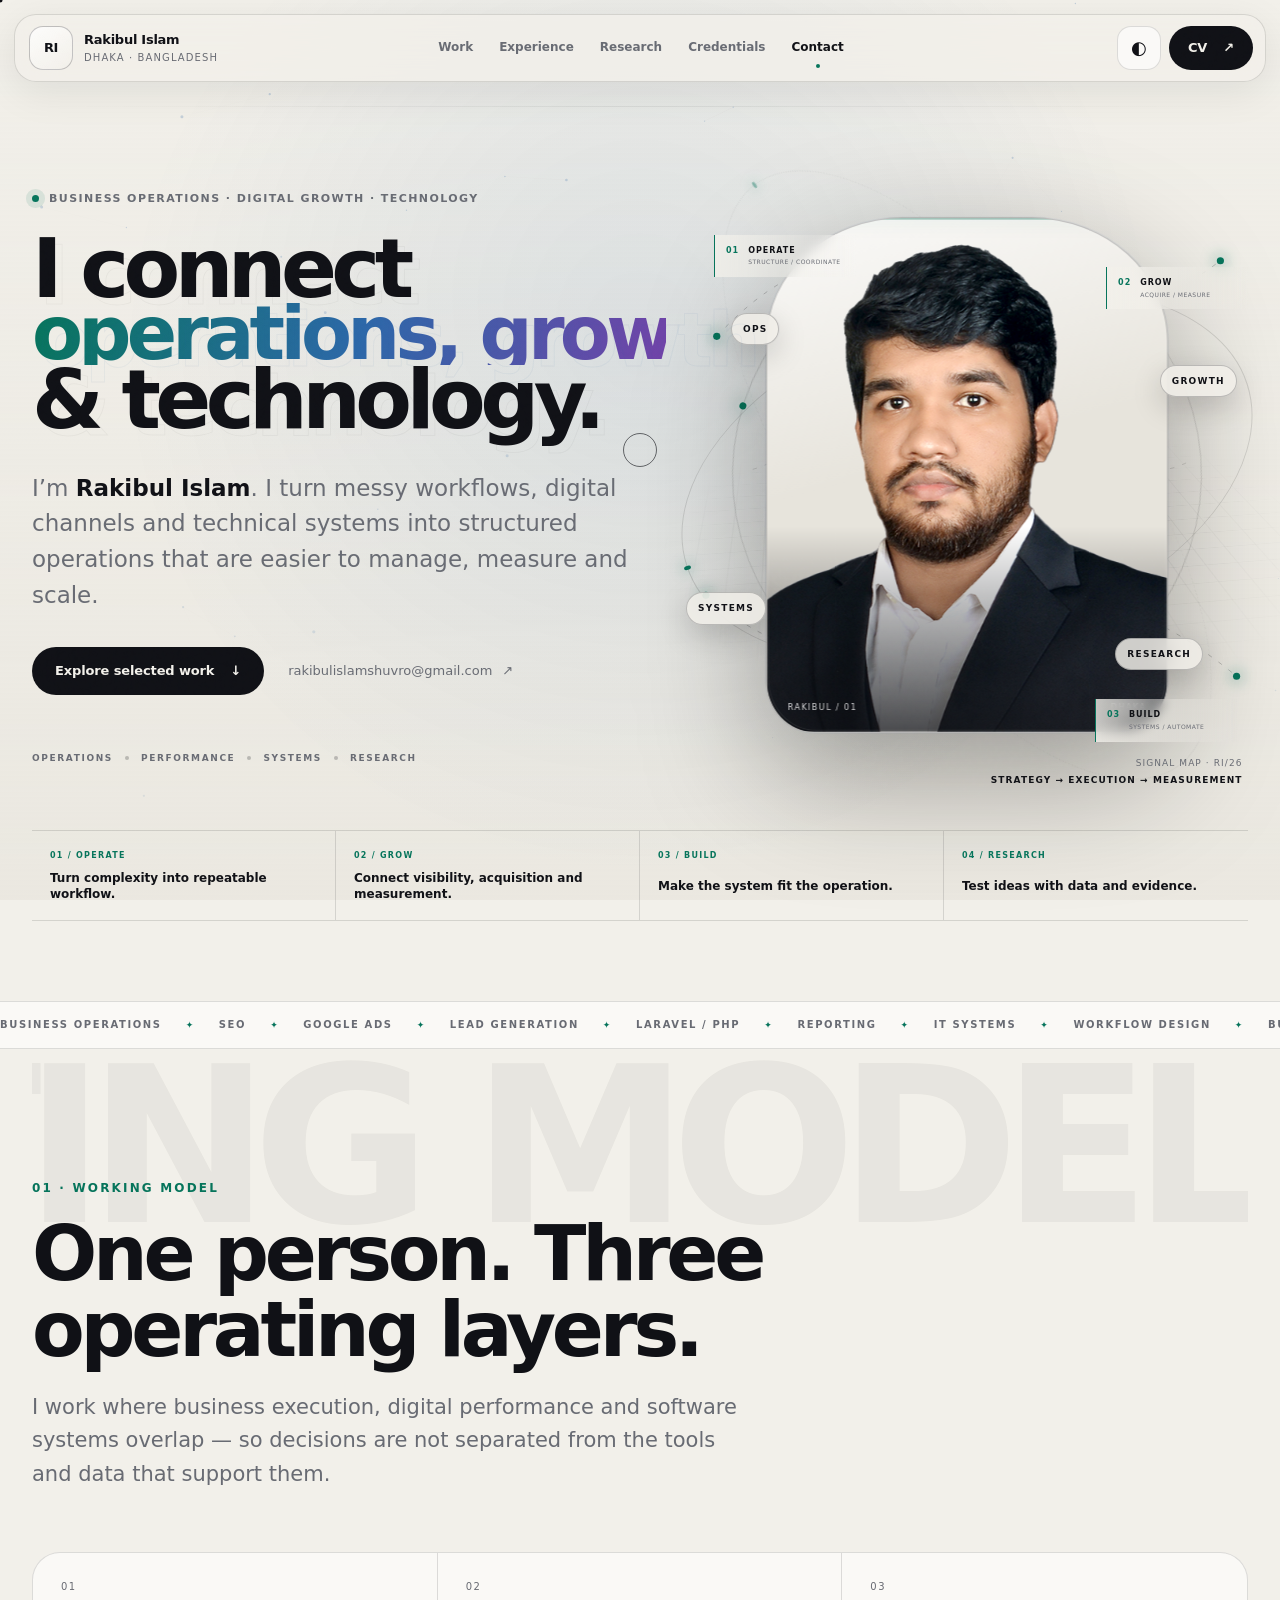
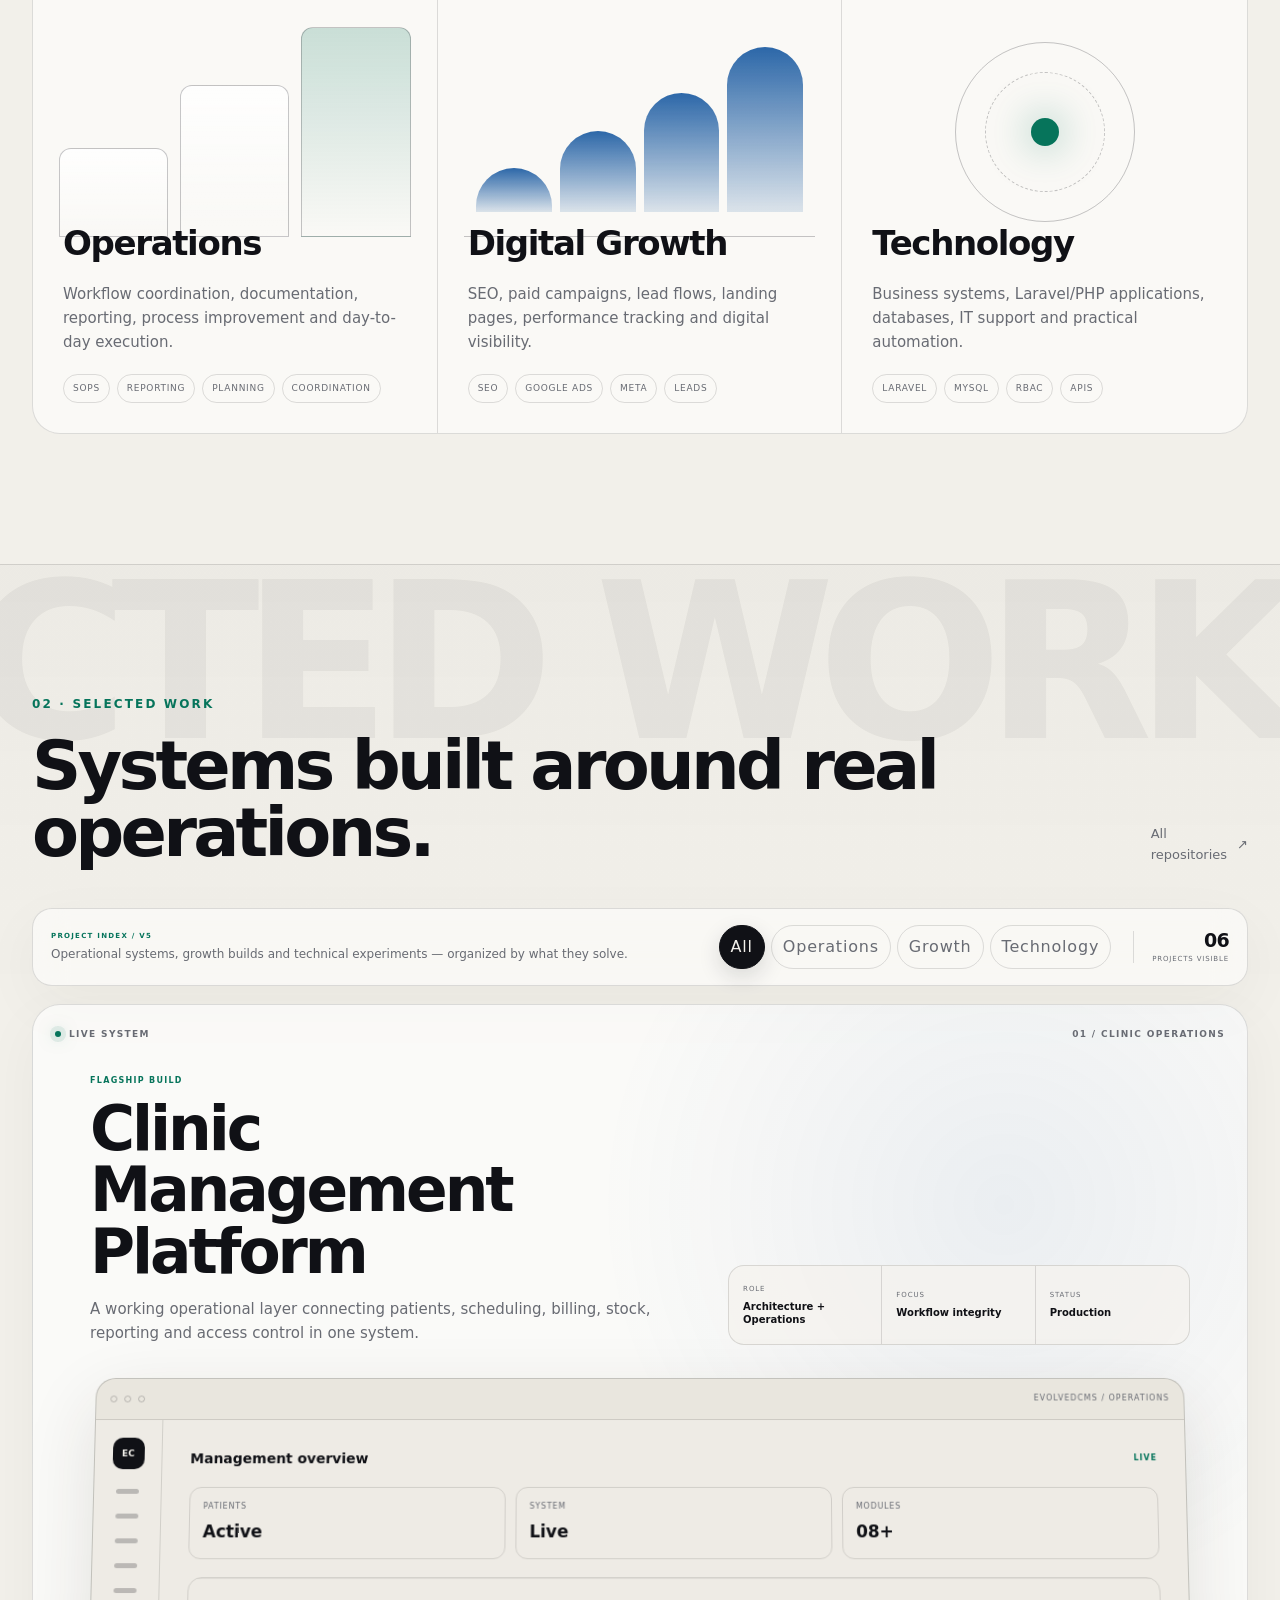
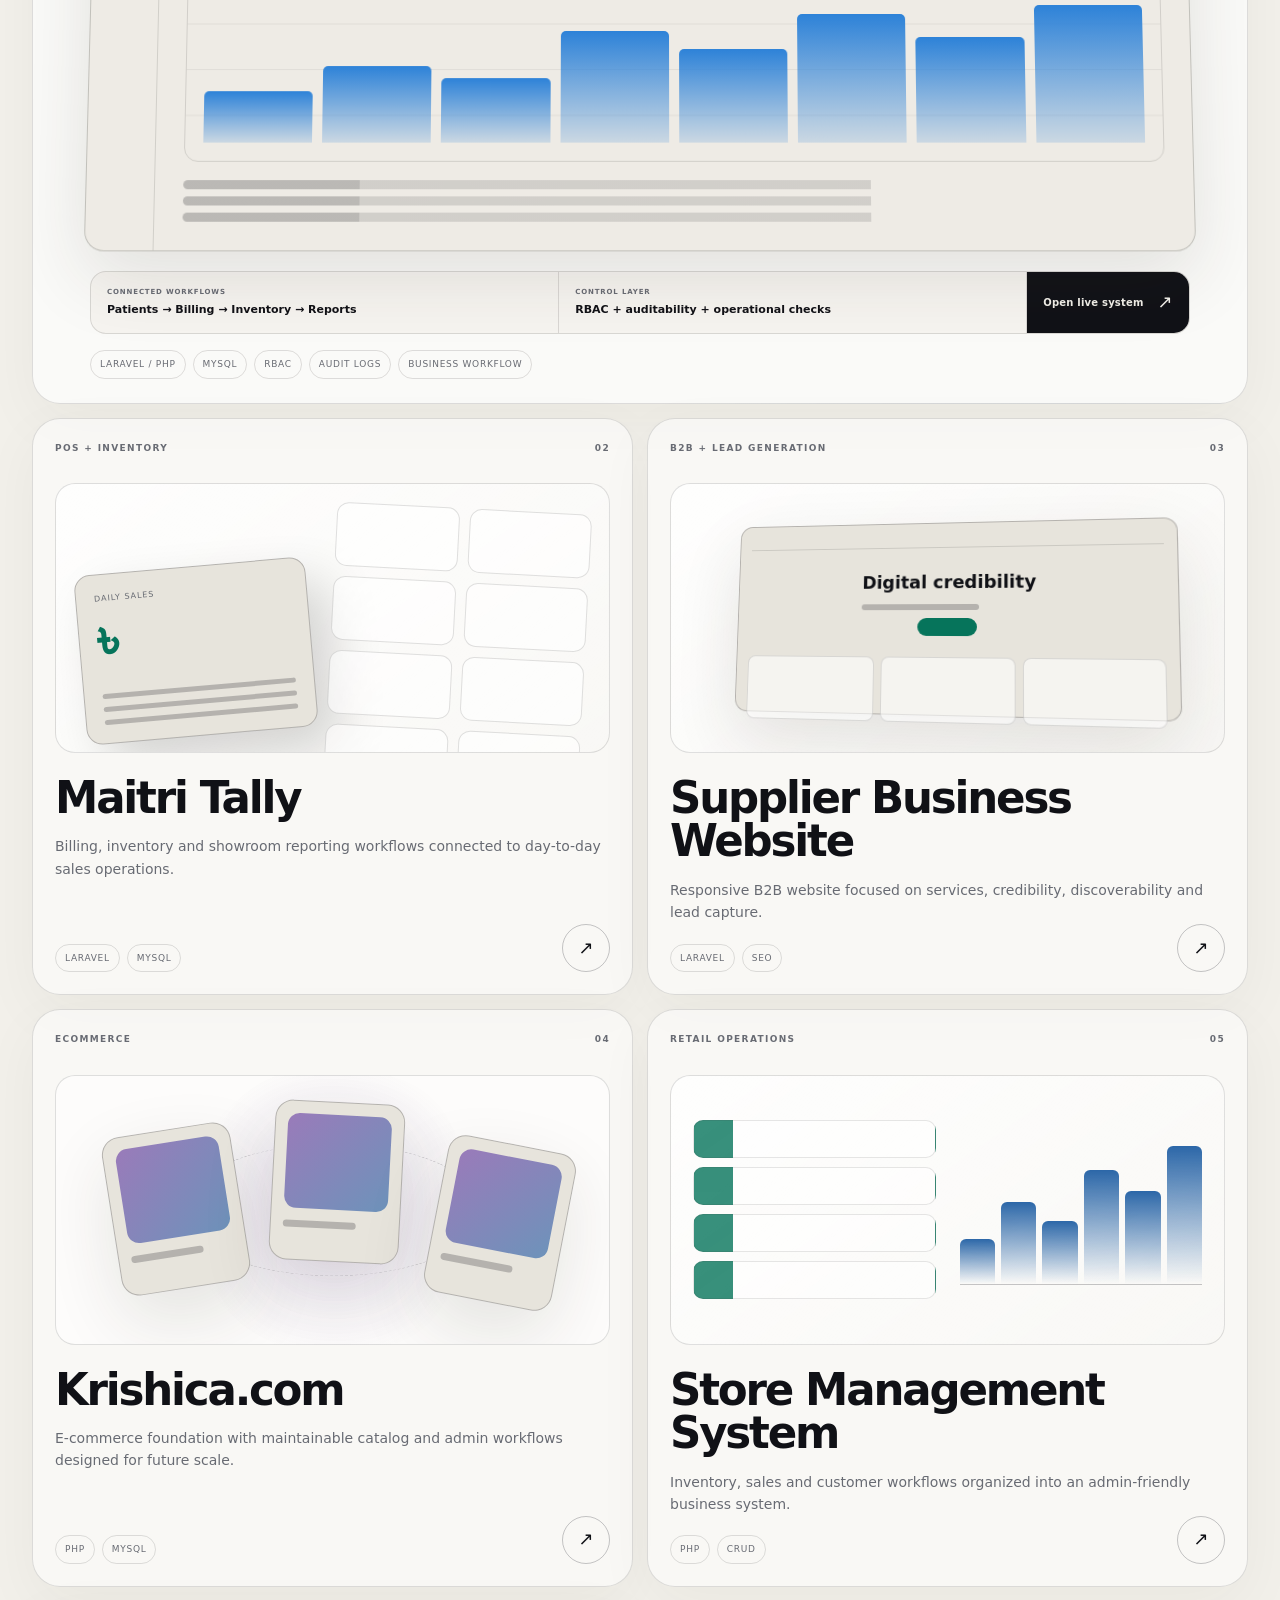
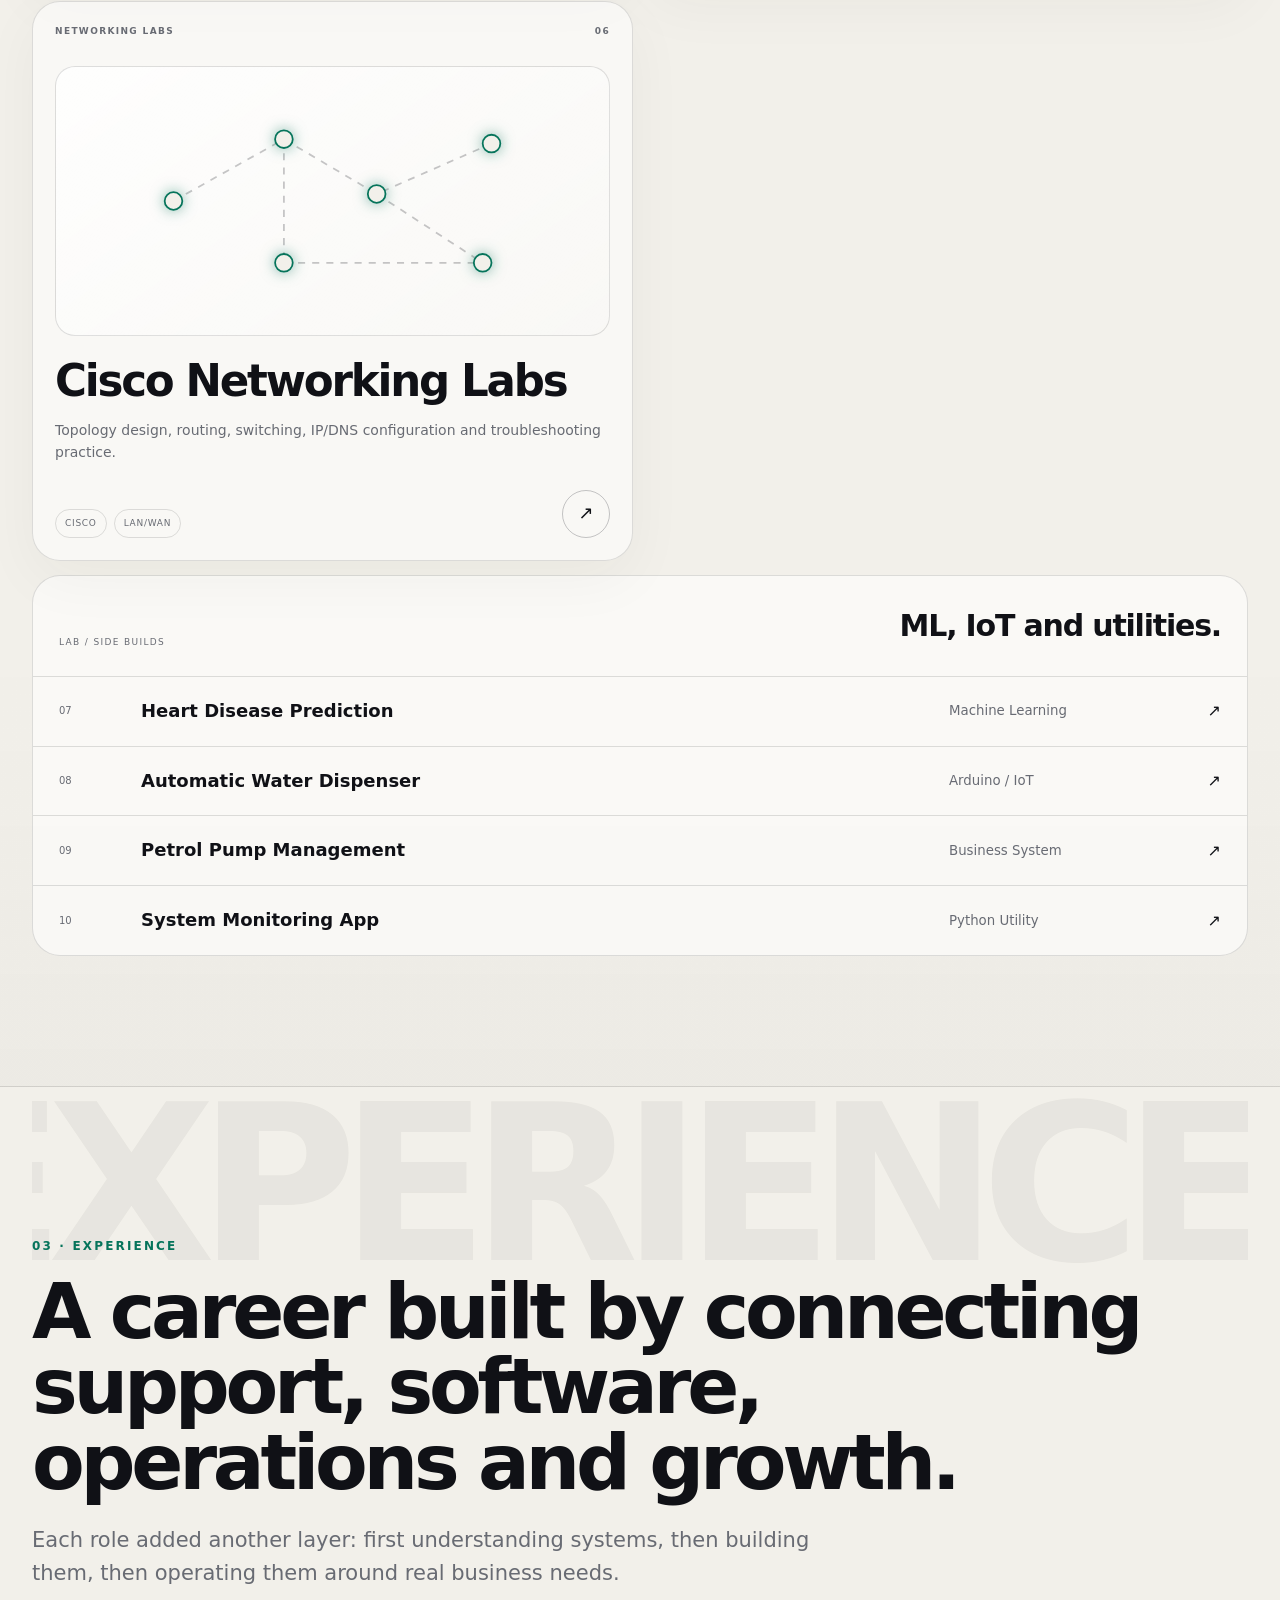
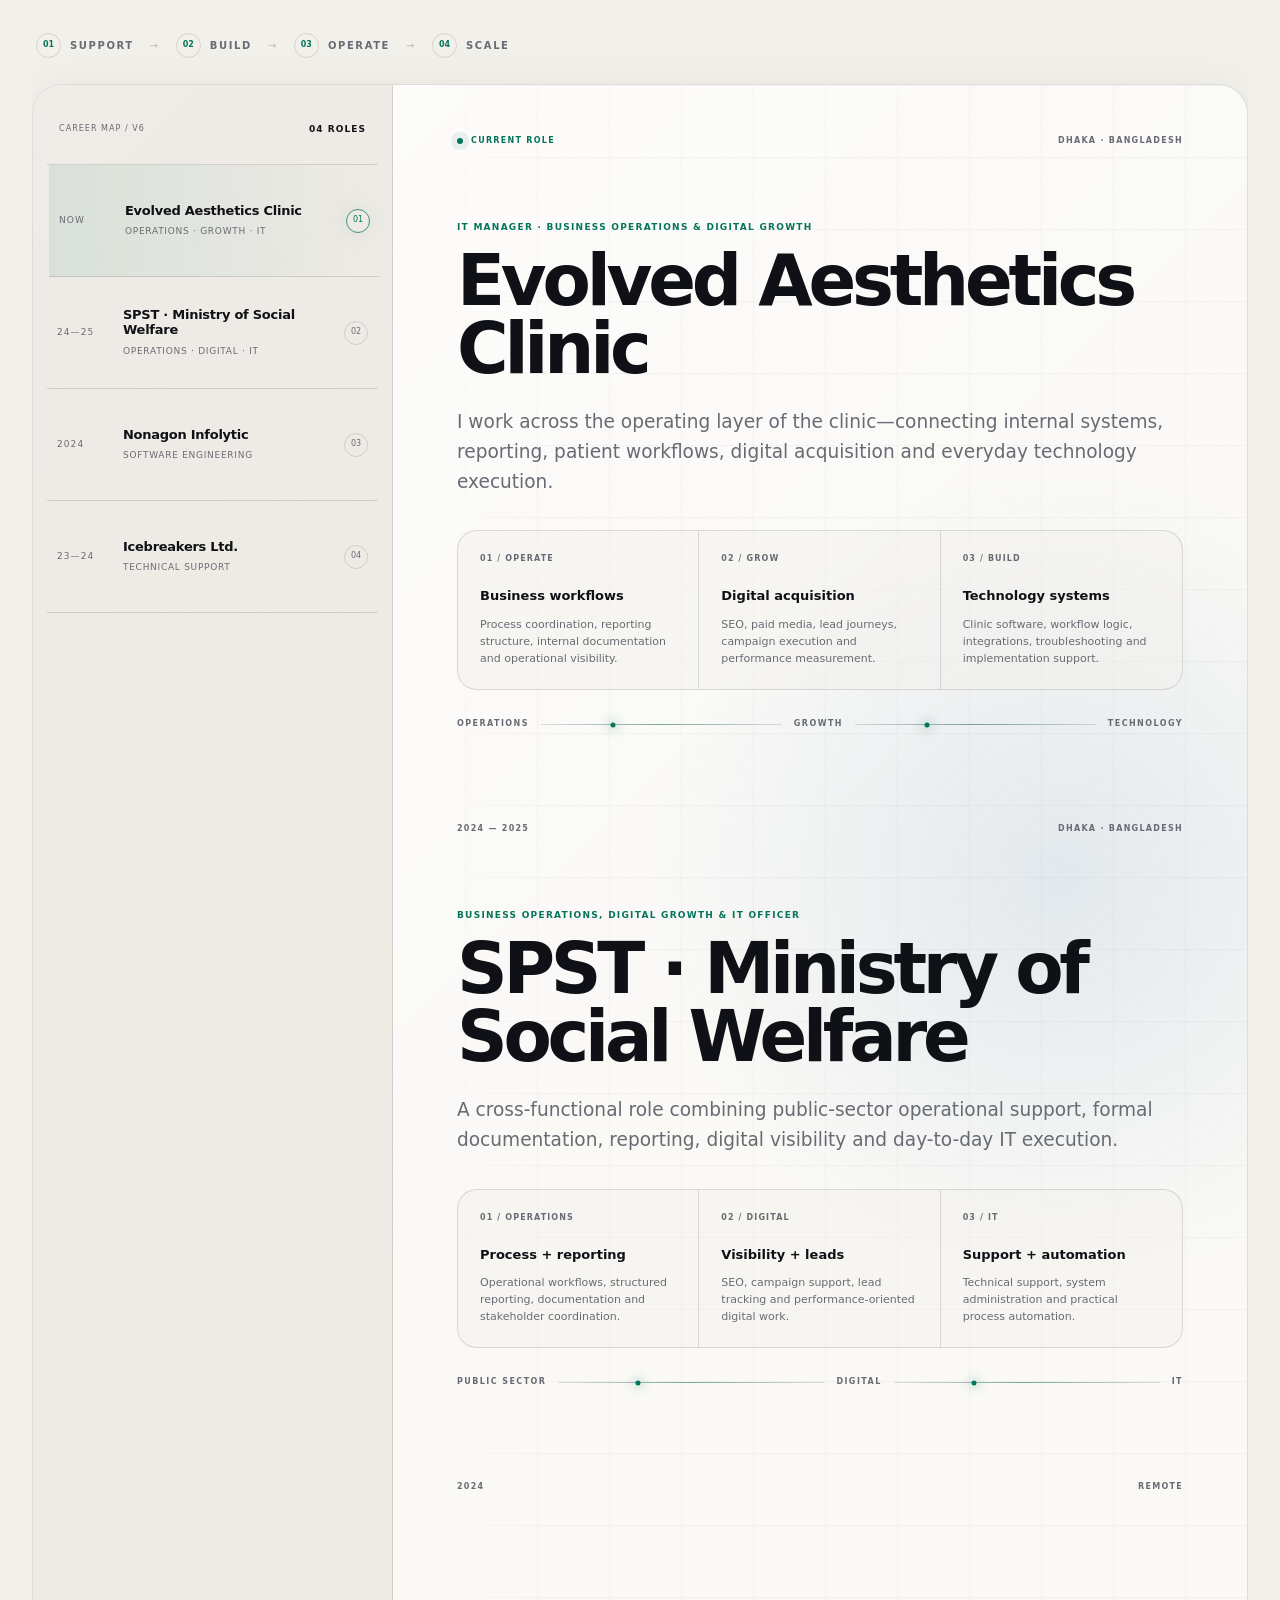
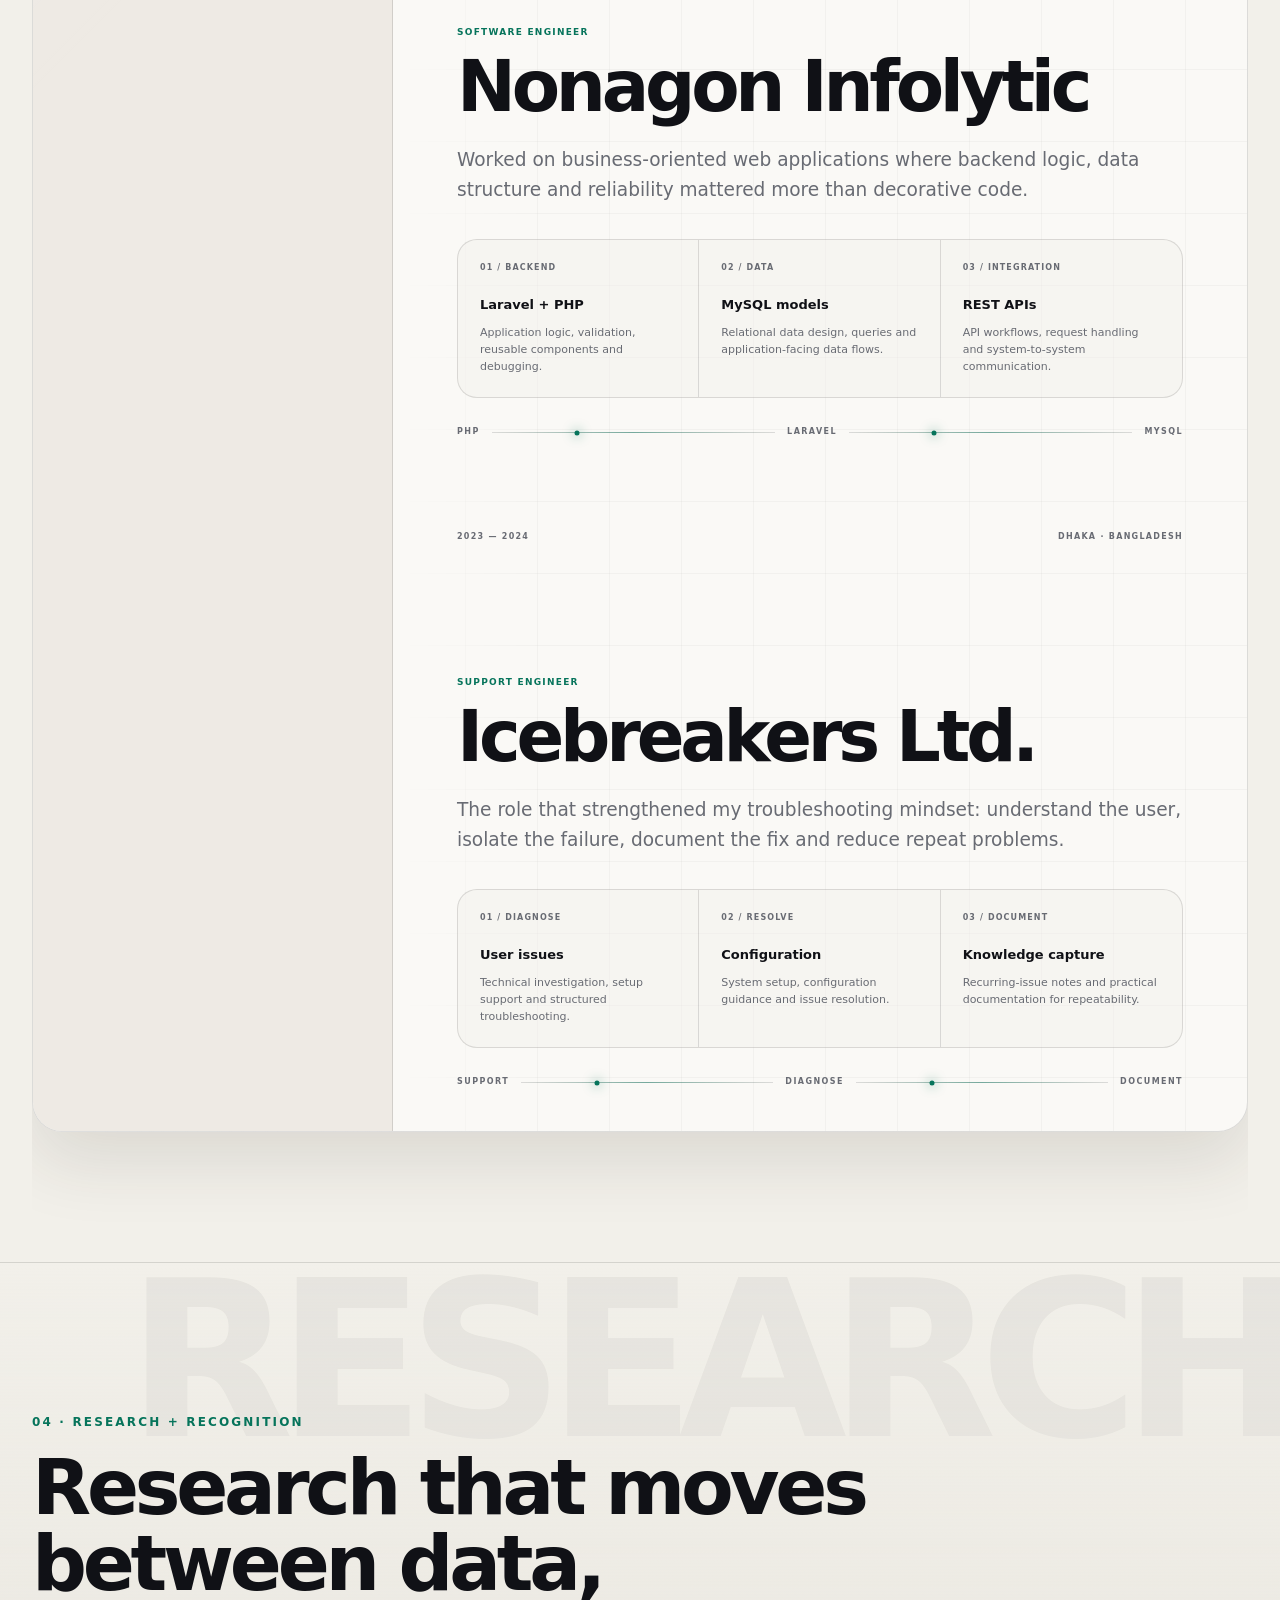
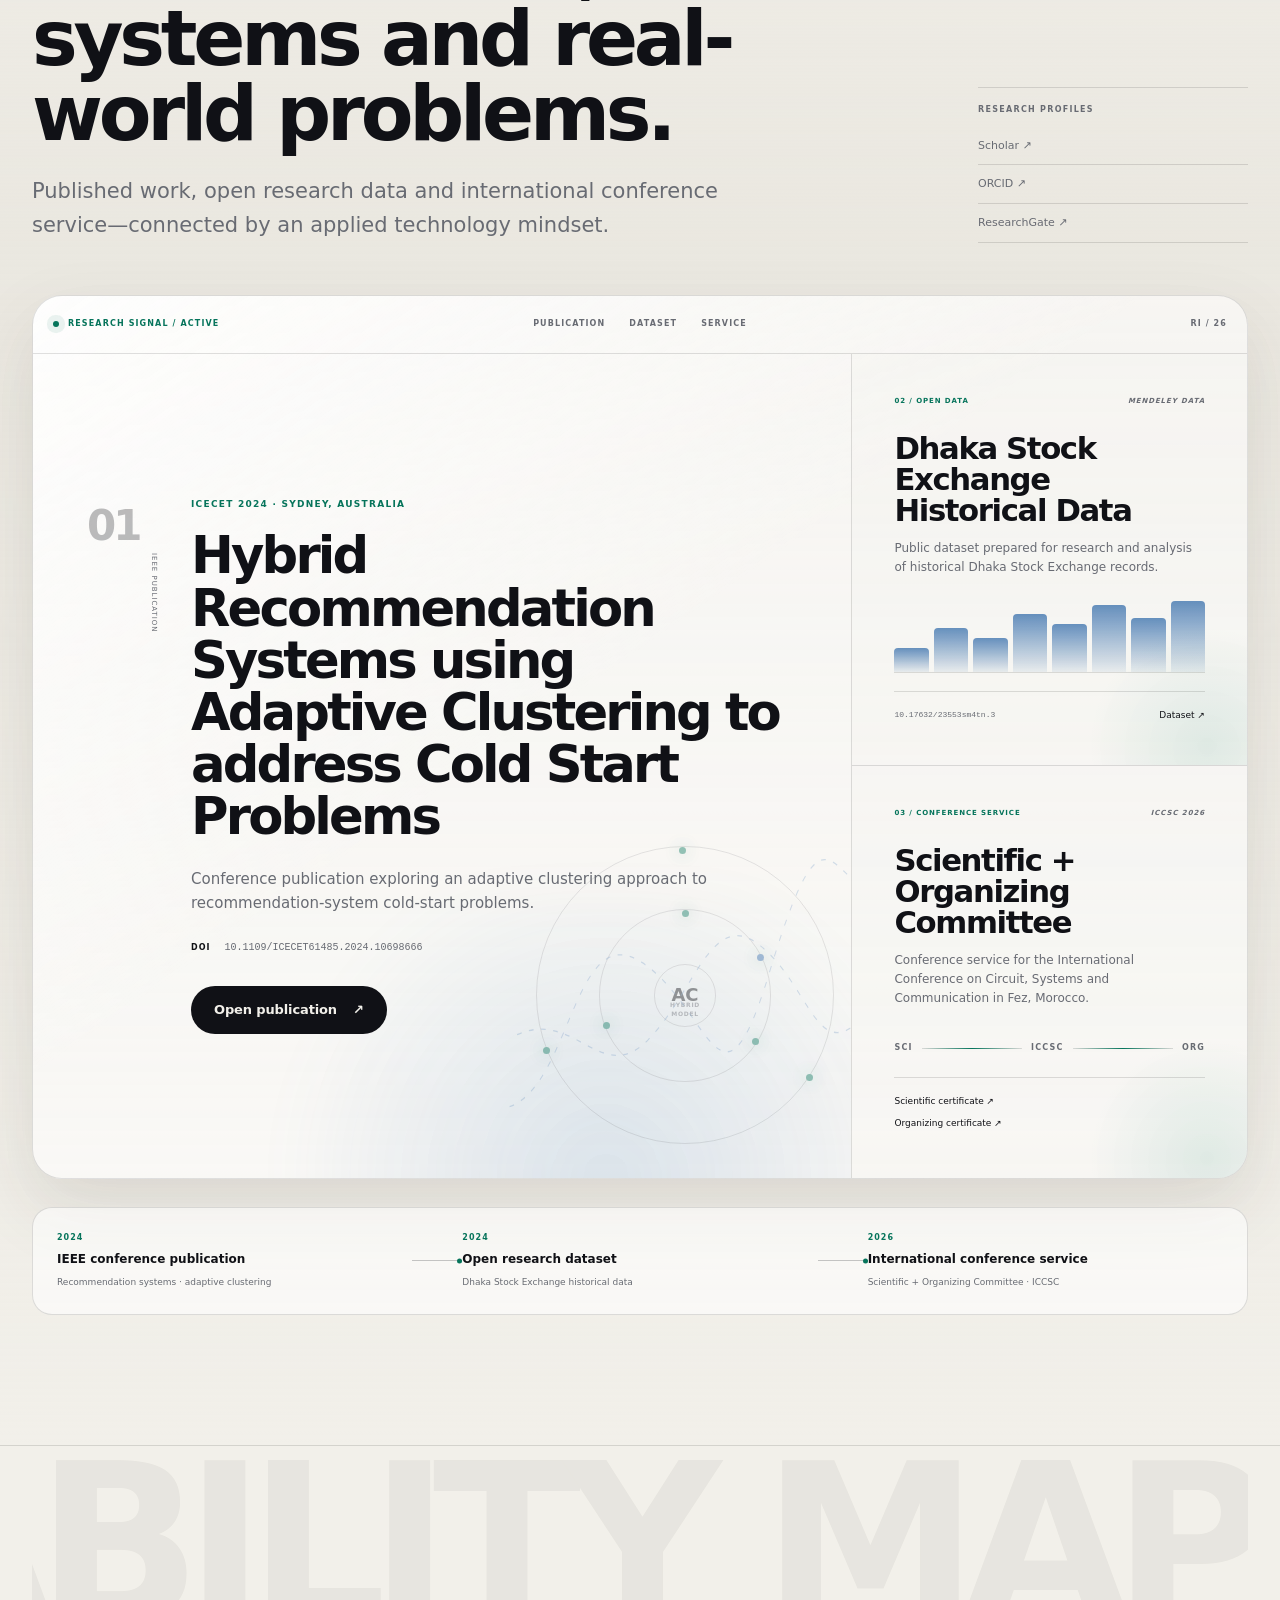
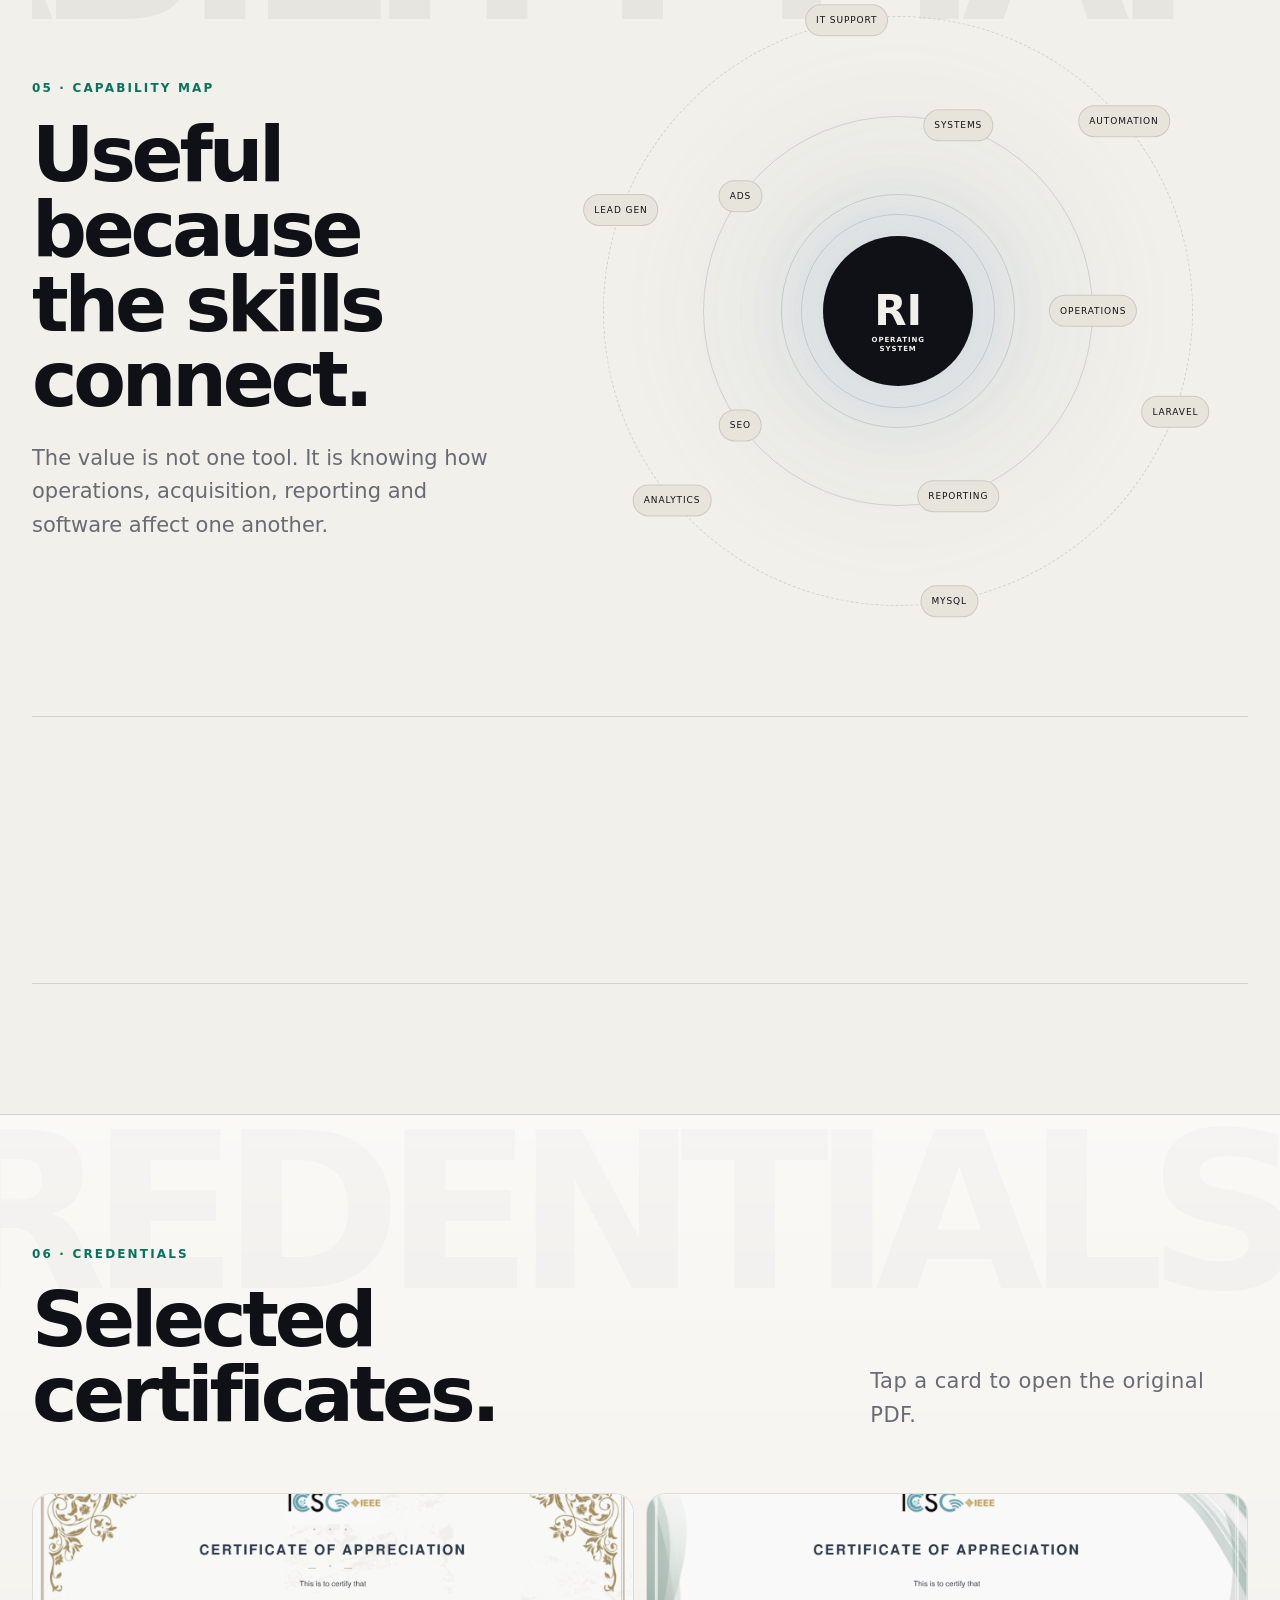
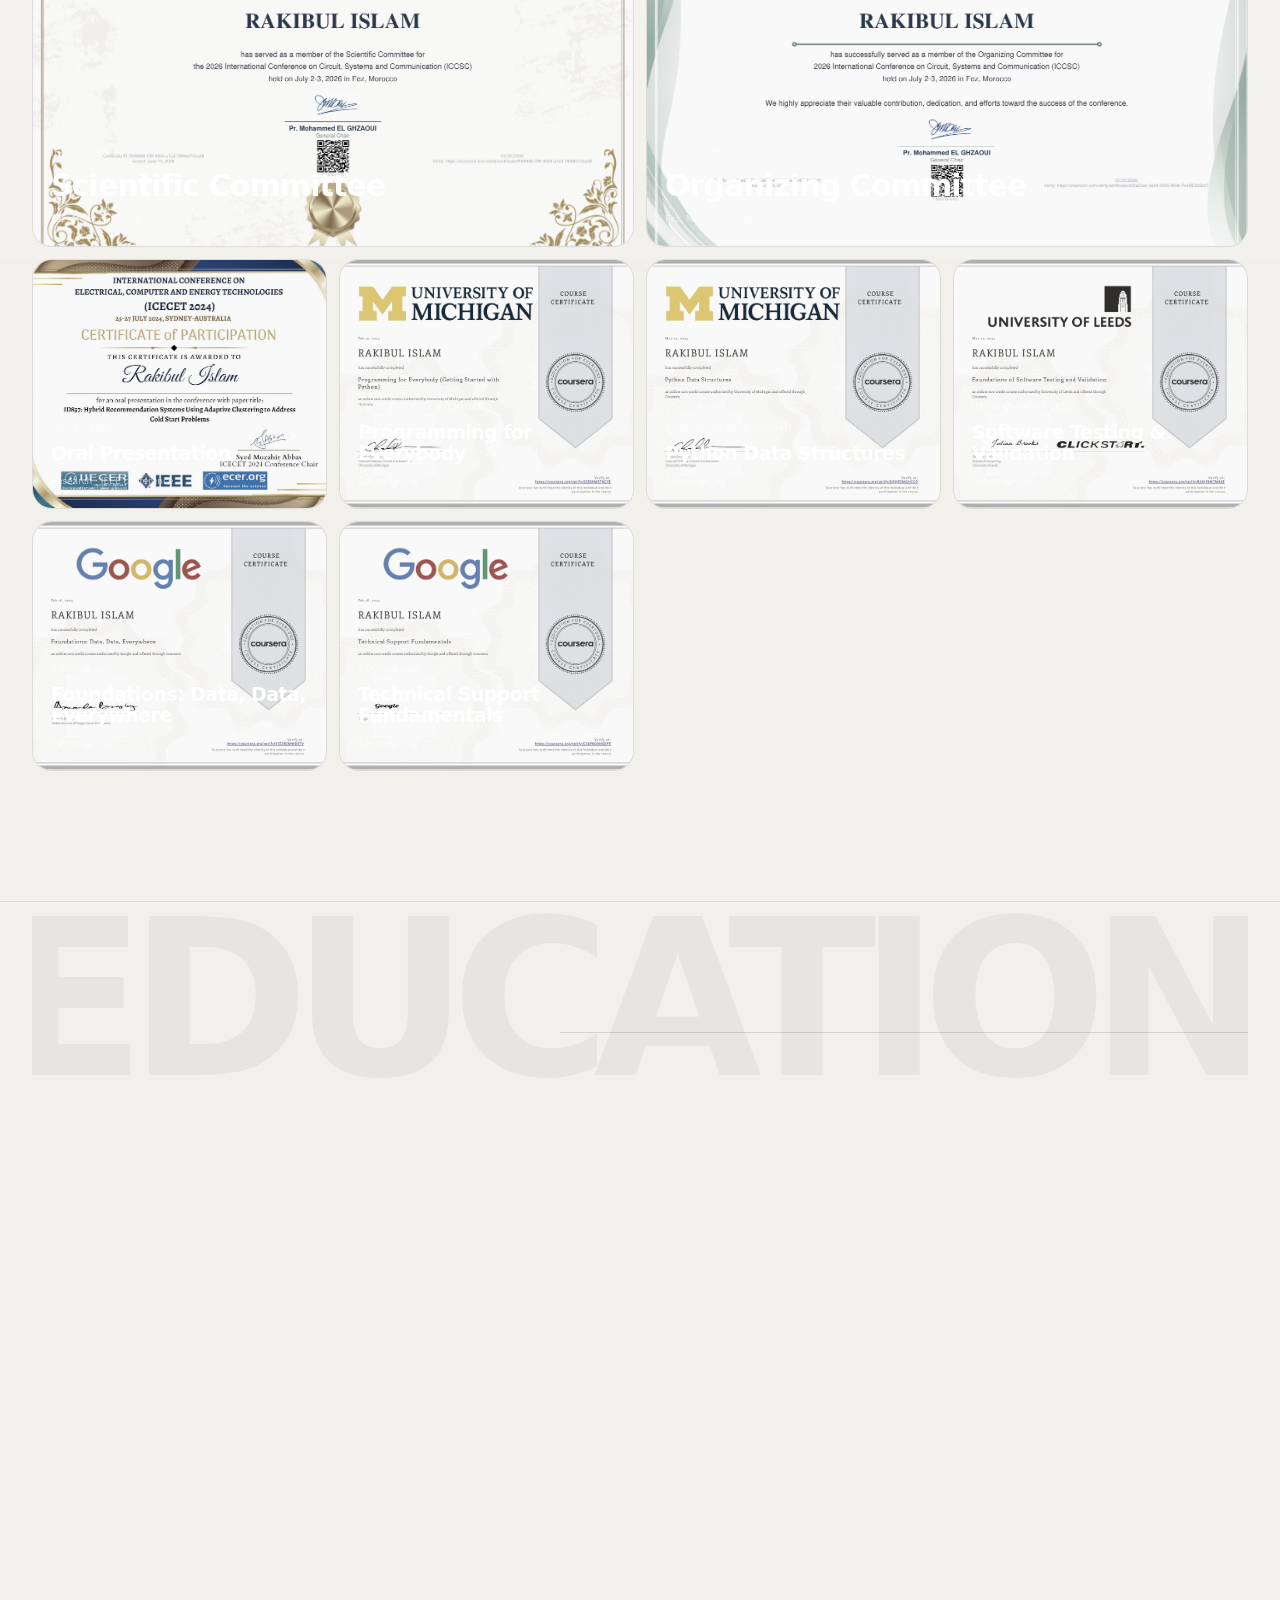
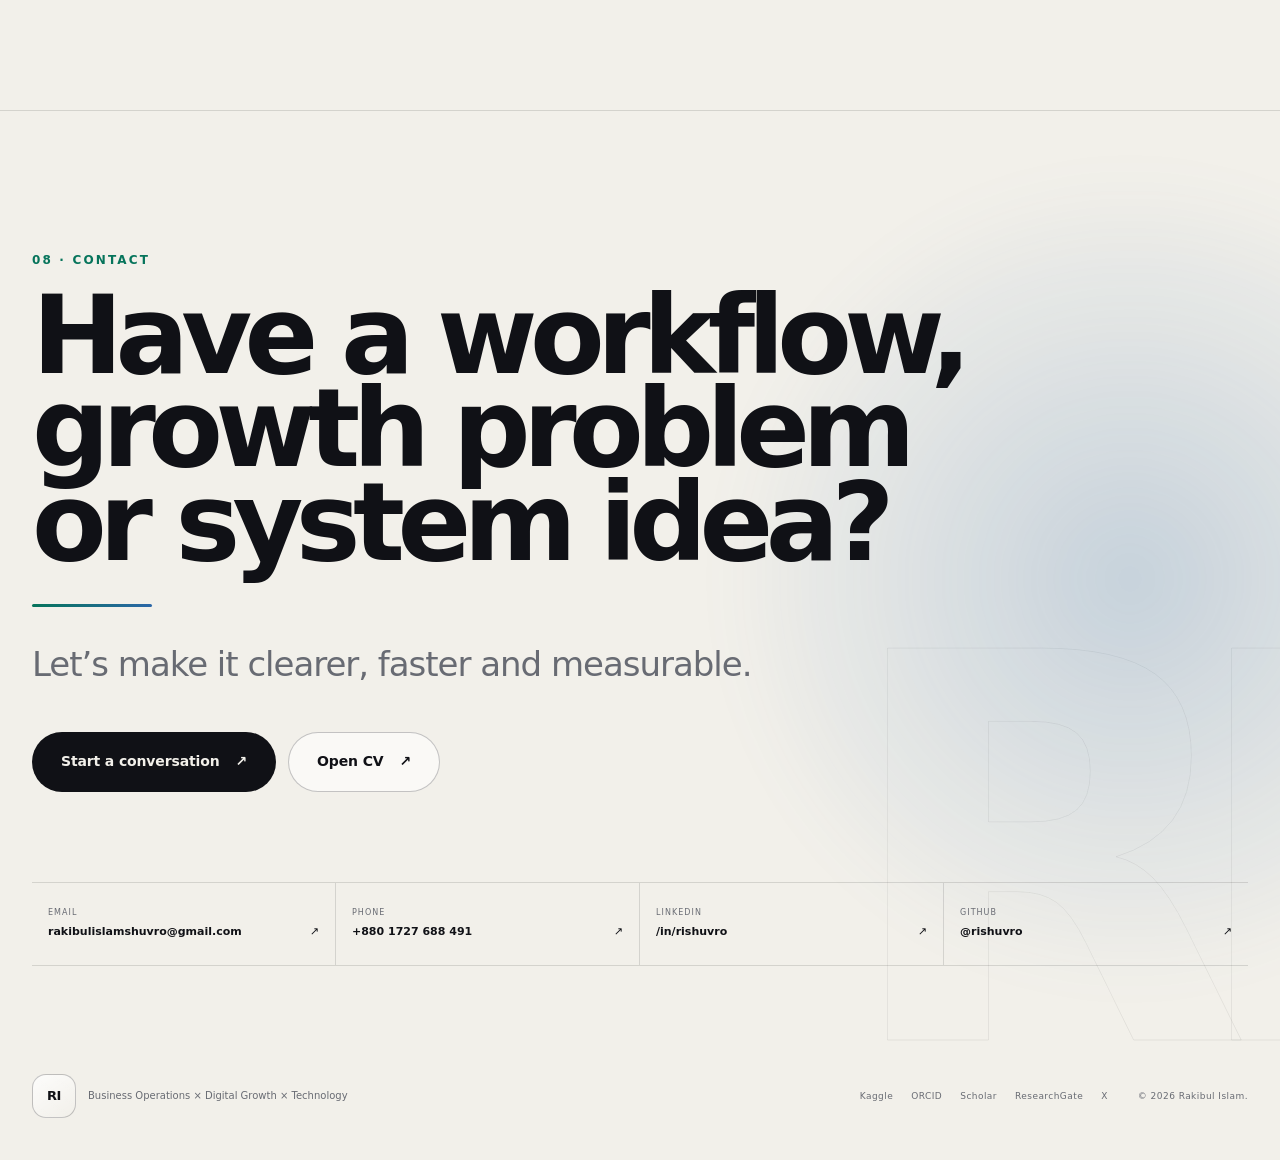
==== commit 8cdd66d0: "-" ====
--- a/index.html
+++ b/index.html
@@ -10,22 +10,22 @@
   <meta name="description" content="Portfolio of Rakibul Islam — business operations, digital growth, IT systems, Laravel/PHP products, research and applied technology." />
   <meta name="author" content="Rakibul Islam" />
   <meta name="application-name" content="Rakibul Islam Portfolio" />
-  <meta name="generator" content="Custom static portfolio · V5" />
+  <meta name="generator" content="Custom static portfolio · V6" />
   <meta name="robots" content="index,follow" />
   <link rel="canonical" href="https://rishuvro.github.io/" />
-  <link rel="icon" href="assets/favicon.svg?v=5.0.0" type="image/svg+xml" />
+  <link rel="icon" href="assets/favicon.svg?v=6.0.0" type="image/svg+xml" />
 
   <meta property="og:type" content="website" />
   <meta property="og:url" content="https://rishuvro.github.io/" />
   <meta property="og:title" content="Rakibul Islam — Operations × Growth × Technology" />
   <meta property="og:description" content="I connect business operations, digital growth and technology to build systems that perform." />
-  <meta property="og:image" content="https://rishuvro.github.io/assets/social-card.png?v=5.0.0" />
+  <meta property="og:image" content="https://rishuvro.github.io/assets/social-card.png?v=6.0.0" />
   <meta property="og:image:width" content="1200" />
   <meta property="og:image:height" content="630" />
   <meta name="twitter:card" content="summary_large_image" />
   <meta name="twitter:title" content="Rakibul Islam — Operations × Growth × Technology" />
   <meta name="twitter:description" content="Business Operations × Digital Growth × Technology" />
-  <meta name="twitter:image" content="https://rishuvro.github.io/assets/social-card.png?v=5.0.0" />
+  <meta name="twitter:image" content="https://rishuvro.github.io/assets/social-card.png?v=6.0.0" />
 
   <link rel="preload" href="assets/profile-cutout.png" as="image" />
   <script>
@@ -37,7 +37,7 @@
       } catch (_) {}
     })();
   </script>
-  <link rel="stylesheet" href="styles.css?v=5.0.0" />
+  <link rel="stylesheet" href="styles.css?v=6.0.0" />
 
   <script type="application/ld+json">
   {
@@ -67,7 +67,7 @@
       <div class="boot-mark"><span>R</span><span>I</span></div>
       <div class="boot-copy"><strong>RAKIBUL ISLAM</strong><span>OPERATIONS × GROWTH × TECHNOLOGY</span></div>
       <div class="boot-meter"><i></i></div>
-      <div class="boot-status"><span>PORTFOLIO / V5</span><span>SYSTEM READY</span></div>
+      <div class="boot-status"><span>PORTFOLIO / V6</span><span>SYSTEM READY</span></div>
     </div>
   </div>
   <div class="scroll-progress" aria-hidden="true"><span id="scroll-progress-bar"></span></div>
@@ -344,91 +344,158 @@
       </div>
     </section>
 
-    <section class="section section-shell" id="experience" data-section-title="EXPERIENCE">
-      <div class="section-heading reveal">
+    <section class="section section-shell experience-v6" id="experience" data-section-title="EXPERIENCE">
+      <div class="section-heading experience-heading reveal">
         <p class="kicker">03 · Experience</p>
-        <h2>From support to systems to growth operations.</h2>
-      </div>
-
-      <div class="timeline">
-        <article class="timeline-item reveal">
-          <div class="timeline-date"><span>NOW</span><small>Dhaka</small></div>
-          <div class="timeline-node"><i></i></div>
-          <div class="timeline-content">
-            <div class="timeline-heading"><h3>IT Manager · Business Operations & Digital Growth</h3><span>Evolved Aesthetics Clinic</span></div>
-            <p>Connecting clinic operations, digital acquisition, reporting, internal systems and day-to-day technology execution.</p>
-            <div class="timeline-tags"><span>Business Ops</span><span>Digital Growth</span><span>IT Systems</span><span>Workflow</span></div>
-          </div>
-        </article>
-
-        <article class="timeline-item reveal">
-          <div class="timeline-date"><span>2024—2025</span><small>Dhaka</small></div>
-          <div class="timeline-node"><i></i></div>
-          <div class="timeline-content">
-            <div class="timeline-heading"><h3>Business Operations, Digital Growth & IT Officer</h3><span>SPST · Ministry of Social Welfare</span></div>
-            <p>Operational workflows, official documentation, reporting, digital visibility, lead tracking, IT support and process automation.</p>
-            <div class="timeline-tags"><span>Operations</span><span>SEO + Ads</span><span>Reporting</span><span>IT Support</span></div>
-          </div>
-        </article>
-
-        <article class="timeline-item reveal">
-          <div class="timeline-date"><span>2024</span><small>Remote</small></div>
-          <div class="timeline-node"><i></i></div>
-          <div class="timeline-content">
-            <div class="timeline-heading"><h3>Software Engineer</h3><span>Nonagon Infolytic</span></div>
-            <p>Laravel/PHP applications, MySQL data models, REST APIs, validation, debugging and business workflow logic.</p>
-            <div class="timeline-tags"><span>Laravel</span><span>MySQL</span><span>REST APIs</span><span>Git</span></div>
-          </div>
-        </article>
-
-        <article class="timeline-item reveal">
-          <div class="timeline-date"><span>2023—2024</span><small>Dhaka</small></div>
-          <div class="timeline-node"><i></i></div>
-          <div class="timeline-content">
-            <div class="timeline-heading"><h3>Support Engineer</h3><span>Icebreakers Ltd.</span></div>
-            <p>Enterprise user support, setup, troubleshooting, configuration guidance and recurring-issue documentation.</p>
-            <div class="timeline-tags"><span>Support</span><span>Troubleshooting</span><span>Documentation</span></div>
-          </div>
-        </article>
-      </div>
-    </section>
-
-    <section class="section research-section" id="research" data-section-title="RESEARCH">
+        <h2>A career built by connecting support, software, operations and growth.</h2>
+        <p>Each role added another layer: first understanding systems, then building them, then operating them around real business needs.</p>
+      </div>
+
+      <div class="career-flow reveal" aria-label="Career progression">
+        <span><i>01</i> SUPPORT</span><b>→</b><span><i>02</i> BUILD</span><b>→</b><span><i>03</i> OPERATE</span><b>→</b><span><i>04</i> SCALE</span>
+      </div>
+
+      <div class="career-console reveal" id="career-console">
+        <aside class="career-index" aria-label="Experience roles">
+          <div class="career-index-head"><span>CAREER MAP / V6</span><strong>04 ROLES</strong></div>
+          <button class="career-tab is-active" type="button" data-career="evolved" aria-selected="true">
+            <span class="career-tab-year">NOW</span><span class="career-tab-copy"><strong>Evolved Aesthetics Clinic</strong><small>Operations · Growth · IT</small></span><em>01</em>
+          </button>
+          <button class="career-tab" type="button" data-career="spst" aria-selected="false">
+            <span class="career-tab-year">24—25</span><span class="career-tab-copy"><strong>SPST · Ministry of Social Welfare</strong><small>Operations · Digital · IT</small></span><em>02</em>
+          </button>
+          <button class="career-tab" type="button" data-career="nonagon" aria-selected="false">
+            <span class="career-tab-year">2024</span><span class="career-tab-copy"><strong>Nonagon Infolytic</strong><small>Software Engineering</small></span><em>03</em>
+          </button>
+          <button class="career-tab" type="button" data-career="icebreakers" aria-selected="false">
+            <span class="career-tab-year">23—24</span><span class="career-tab-copy"><strong>Icebreakers Ltd.</strong><small>Technical Support</small></span><em>04</em>
+          </button>
+        </aside>
+
+        <div class="career-stage">
+          <div class="career-stage-grid" aria-hidden="true"></div>
+          <article class="career-panel is-active" data-career-panel="evolved">
+            <div class="career-panel-top"><span class="career-live"><i></i>CURRENT ROLE</span><span>DHAKA · BANGLADESH</span></div>
+            <p class="career-role-label">IT MANAGER · BUSINESS OPERATIONS & DIGITAL GROWTH</p>
+            <h3>Evolved Aesthetics Clinic</h3>
+            <p class="career-summary">I work across the operating layer of the clinic—connecting internal systems, reporting, patient workflows, digital acquisition and everyday technology execution.</p>
+            <div class="career-layers">
+              <div><span>01 / OPERATE</span><strong>Business workflows</strong><p>Process coordination, reporting structure, internal documentation and operational visibility.</p></div>
+              <div><span>02 / GROW</span><strong>Digital acquisition</strong><p>SEO, paid media, lead journeys, campaign execution and performance measurement.</p></div>
+              <div><span>03 / BUILD</span><strong>Technology systems</strong><p>Clinic software, workflow logic, integrations, troubleshooting and implementation support.</p></div>
+            </div>
+            <div class="career-signal"><span>OPERATIONS</span><i></i><span>GROWTH</span><i></i><span>TECHNOLOGY</span></div>
+          </article>
+
+          <article class="career-panel" data-career-panel="spst" hidden>
+            <div class="career-panel-top"><span>2024 — 2025</span><span>DHAKA · BANGLADESH</span></div>
+            <p class="career-role-label">BUSINESS OPERATIONS, DIGITAL GROWTH & IT OFFICER</p>
+            <h3>SPST · Ministry of Social Welfare</h3>
+            <p class="career-summary">A cross-functional role combining public-sector operational support, formal documentation, reporting, digital visibility and day-to-day IT execution.</p>
+            <div class="career-layers">
+              <div><span>01 / OPERATIONS</span><strong>Process + reporting</strong><p>Operational workflows, structured reporting, documentation and stakeholder coordination.</p></div>
+              <div><span>02 / DIGITAL</span><strong>Visibility + leads</strong><p>SEO, campaign support, lead tracking and performance-oriented digital work.</p></div>
+              <div><span>03 / IT</span><strong>Support + automation</strong><p>Technical support, system administration and practical process automation.</p></div>
+            </div>
+            <div class="career-signal"><span>PUBLIC SECTOR</span><i></i><span>DIGITAL</span><i></i><span>IT</span></div>
+          </article>
+
+          <article class="career-panel" data-career-panel="nonagon" hidden>
+            <div class="career-panel-top"><span>2024</span><span>REMOTE</span></div>
+            <p class="career-role-label">SOFTWARE ENGINEER</p>
+            <h3>Nonagon Infolytic</h3>
+            <p class="career-summary">Worked on business-oriented web applications where backend logic, data structure and reliability mattered more than decorative code.</p>
+            <div class="career-layers">
+              <div><span>01 / BACKEND</span><strong>Laravel + PHP</strong><p>Application logic, validation, reusable components and debugging.</p></div>
+              <div><span>02 / DATA</span><strong>MySQL models</strong><p>Relational data design, queries and application-facing data flows.</p></div>
+              <div><span>03 / INTEGRATION</span><strong>REST APIs</strong><p>API workflows, request handling and system-to-system communication.</p></div>
+            </div>
+            <div class="career-signal"><span>PHP</span><i></i><span>LARAVEL</span><i></i><span>MYSQL</span></div>
+          </article>
+
+          <article class="career-panel" data-career-panel="icebreakers" hidden>
+            <div class="career-panel-top"><span>2023 — 2024</span><span>DHAKA · BANGLADESH</span></div>
+            <p class="career-role-label">SUPPORT ENGINEER</p>
+            <h3>Icebreakers Ltd.</h3>
+            <p class="career-summary">The role that strengthened my troubleshooting mindset: understand the user, isolate the failure, document the fix and reduce repeat problems.</p>
+            <div class="career-layers">
+              <div><span>01 / DIAGNOSE</span><strong>User issues</strong><p>Technical investigation, setup support and structured troubleshooting.</p></div>
+              <div><span>02 / RESOLVE</span><strong>Configuration</strong><p>System setup, configuration guidance and issue resolution.</p></div>
+              <div><span>03 / DOCUMENT</span><strong>Knowledge capture</strong><p>Recurring-issue notes and practical documentation for repeatability.</p></div>
+            </div>
+            <div class="career-signal"><span>SUPPORT</span><i></i><span>DIAGNOSE</span><i></i><span>DOCUMENT</span></div>
+          </article>
+        </div>
+      </div>
+    </section>
+
+    <section class="section research-section research-v6" id="research" data-section-title="RESEARCH">
       <div class="section-shell">
-        <div class="section-heading reveal">
-          <p class="kicker">04 · Research + recognition</p>
-          <h2>Applied technology, published work and conference service.</h2>
-        </div>
-
-        <div class="research-grid">
-          <article class="research-card research-paper reveal">
-            <div class="research-label"><span>IEEE · ICECET 2024</span><span>PUBLICATION</span></div>
-            <div class="paper-orbit" aria-hidden="true"><span></span><span></span><span></span><span></span></div>
-            <h3>Hybrid Recommendation Systems using Adaptive Clustering to address Cold Start Problems</h3>
-            <p>Conference publication presented at ICECET 2024 in Sydney, Australia.</p>
-            <div class="research-meta"><span>DOI</span><code>10.1109/ICECET61485.2024.10698666</code></div>
-            <a class="button button-ghost magnetic" href="https://dx.doi.org/10.1109/ICECET61485.2024.10698666" target="_blank" rel="noreferrer">View publication <span>↗</span></a>
-          </article>
-
-          <article class="research-card reveal">
-            <div class="research-label"><span>MENDELEY DATA</span><span>DATASET</span></div>
-            <div class="data-viz" aria-hidden="true"><i style="--v:36%"></i><i style="--v:58%"></i><i style="--v:42%"></i><i style="--v:72%"></i><i style="--v:66%"></i><i style="--v:88%"></i><i style="--v:77%"></i><i style="--v:92%"></i><i style="--v:69%"></i><i style="--v:96%"></i></div>
-            <h3>Dhaka Stock Exchange Historical Data</h3>
-            <p>Public dataset for research and analysis of Dhaka Stock Exchange historical records.</p>
-            <div class="research-meta"><span>DOI</span><code>10.17632/23553sm4tn.3</code></div>
-            <a class="button button-ghost magnetic" href="https://data.mendeley.com/datasets/23553sm4tn/3" target="_blank" rel="noreferrer">View dataset <span>↗</span></a>
-          </article>
-
-          <article class="research-card conference-card reveal">
-            <div class="research-label"><span>ICCSC 2026 · FEZ, MOROCCO</span><span>CONFERENCE SERVICE</span></div>
-            <div class="conference-mark" aria-hidden="true"><span>IC</span><span>CS</span><span>C</span><i>26</i></div>
-            <h3>Scientific + Organizing Committee</h3>
-            <p>Recognition for service to the 2026 International Conference on Circuit, Systems and Communication.</p>
-            <div class="committee-links">
-              <a href="assets/cert-iccsc-scientific.pdf" target="_blank" rel="noreferrer"><span>Scientific Committee</span><em>Certificate ↗</em></a>
-              <a href="assets/cert-iccsc-organizing.pdf" target="_blank" rel="noreferrer"><span>Organizing Committee</span><em>Certificate ↗</em></a>
-            </div>
-          </article>
+        <div class="research-v6-head reveal">
+          <div class="section-heading">
+            <p class="kicker">04 · Research + recognition</p>
+            <h2>Research that moves between data, systems and real-world problems.</h2>
+            <p>Published work, open research data and international conference service—connected by an applied technology mindset.</p>
+          </div>
+          <div class="research-profiles" aria-label="Research profiles">
+            <span>RESEARCH PROFILES</span>
+            <a href="https://scholar.google.com/citations?user=8-ZX2LYAAAAJ&hl=en" target="_blank" rel="noreferrer">Scholar ↗</a>
+            <a href="https://orcid.org/0009-0004-0055-9928" target="_blank" rel="noreferrer">ORCID ↗</a>
+            <a href="https://www.researchgate.net/profile/Rakibul-Islam-97" target="_blank" rel="noreferrer">ResearchGate ↗</a>
+          </div>
+        </div>
+
+        <div class="research-console reveal">
+          <div class="research-console-bar">
+            <span><i></i>RESEARCH SIGNAL / ACTIVE</span>
+            <div><b>PUBLICATION</b><b>DATASET</b><b>SERVICE</b></div>
+            <em>RI / 26</em>
+          </div>
+
+          <div class="research-feature">
+            <article class="publication-feature cursor-view" data-cursor-label="PAPER">
+              <div class="publication-index"><span>01</span><small>IEEE PUBLICATION</small></div>
+              <div class="publication-copy">
+                <p class="research-type">ICECET 2024 · SYDNEY, AUSTRALIA</p>
+                <h3>Hybrid Recommendation Systems using Adaptive Clustering to address Cold Start Problems</h3>
+                <p>Conference publication exploring an adaptive clustering approach to recommendation-system cold-start problems.</p>
+                <div class="publication-doi"><span>DOI</span><code>10.1109/ICECET61485.2024.10698666</code></div>
+                <a class="button button-primary magnetic" href="https://dx.doi.org/10.1109/ICECET61485.2024.10698666" target="_blank" rel="noreferrer">Open publication <span>↗</span></a>
+              </div>
+              <div class="publication-visual" aria-hidden="true">
+                <div class="cluster-ring r1"><i></i><i></i><i></i></div>
+                <div class="cluster-ring r2"><i></i><i></i><i></i><i></i></div>
+                <div class="cluster-core">AC<span>HYBRID<br>MODEL</span></div>
+                <svg viewBox="0 0 420 300" preserveAspectRatio="none"><path d="M22 235 C88 218,91 90,164 125 S248 255,300 132 S362 48,402 70"/><path d="M30 180 C92 160,120 220,170 184 S238 82,290 112 S350 200,395 170"/></svg>
+              </div>
+            </article>
+
+            <div class="research-side-stack">
+              <article class="research-node cursor-view" data-cursor-label="DATA">
+                <div class="research-node-top"><span>02 / OPEN DATA</span><em>MENDELEY DATA</em></div>
+                <h3>Dhaka Stock Exchange Historical Data</h3>
+                <p>Public dataset prepared for research and analysis of historical Dhaka Stock Exchange records.</p>
+                <div class="mini-bars" aria-hidden="true"><i style="--h:34%"></i><i style="--h:62%"></i><i style="--h:48%"></i><i style="--h:82%"></i><i style="--h:68%"></i><i style="--h:94%"></i><i style="--h:76%"></i><i style="--h:100%"></i></div>
+                <div class="research-node-foot"><code>10.17632/23553sm4tn.3</code><a href="https://data.mendeley.com/datasets/23553sm4tn/3" target="_blank" rel="noreferrer">Dataset ↗</a></div>
+              </article>
+
+              <article class="research-node conference-node cursor-view" data-cursor-label="SERVICE">
+                <div class="research-node-top"><span>03 / CONFERENCE SERVICE</span><em>ICCSC 2026</em></div>
+                <h3>Scientific + Organizing Committee</h3>
+                <p>Conference service for the International Conference on Circuit, Systems and Communication in Fez, Morocco.</p>
+                <div class="conference-signal" aria-hidden="true"><span>SCI</span><i></i><span>ICCSC</span><i></i><span>ORG</span></div>
+                <div class="research-node-foot dual-links"><a href="assets/cert-iccsc-scientific.pdf" target="_blank" rel="noreferrer">Scientific certificate ↗</a><a href="assets/cert-iccsc-organizing.pdf" target="_blank" rel="noreferrer">Organizing certificate ↗</a></div>
+              </article>
+            </div>
+          </div>
+        </div>
+
+        <div class="research-timeline reveal" aria-label="Research timeline">
+          <div><span>2024</span><strong>IEEE conference publication</strong><small>Recommendation systems · adaptive clustering</small></div>
+          <i></i>
+          <div><span>2024</span><strong>Open research dataset</strong><small>Dhaka Stock Exchange historical data</small></div>
+          <i></i>
+          <div><span>2026</span><strong>International conference service</strong><small>Scientific + Organizing Committee · ICCSC</small></div>
         </div>
       </div>
     </section>
@@ -522,6 +589,6 @@
     <p class="copyright">© <span id="year"></span> Rakibul Islam.</p>
   </footer>
 
-  <script src="app.js?v=5.0.0" defer></script>
+  <script src="app.js?v=6.0.0" defer></script>
 </body>
 </html>
--- a/styles.css
+++ b/styles.css
@@ -566,3 +566,131 @@
 @media (max-width:1100px){.work-command{grid-template-columns:1fr auto}.work-counter{grid-column:2;grid-row:1}.work-filters{grid-column:1/-1;justify-content:flex-start}.feature-brief{grid-template-columns:1fr;gap:20px}.feature-signals{max-width:680px}.feature-outcome{grid-template-columns:1fr 1fr}.feature-open{grid-column:1/-1;min-height:52px}}
 @media (max-width:720px){.work-command{grid-template-columns:1fr;gap:14px;margin-top:0}.work-counter{grid-column:auto;grid-row:auto;justify-self:start;border-left:0;padding-left:0;display:flex;align-items:baseline;gap:8px}.work-counter span{margin:0}.work-filters{grid-column:auto}.feature-brief{padding:28px 0 0}.feature-signals{grid-template-columns:1fr}.feature-signals div{border-right:0;border-bottom:1px solid var(--line);min-height:60px}.feature-signals div:last-child{border-bottom:0}.project-feature .system-window{margin-left:0;margin-right:0}.feature-outcome{margin:0;grid-template-columns:1fr}.feature-outcome>div{border-right:0;border-bottom:1px solid var(--line)}.project-feature>.project-tech{margin-left:0;margin-right:0}}
 @media (prefers-reduced-motion:reduce){.live-dot{animation:none}.project.is-filter-enter{animation:none}}
+
+/* =========================================================
+   V6 — EXPERIENCE + RESEARCH STORY SYSTEM
+   ========================================================= */
+
+/* Small V5 polish visible in the live screenshot. */
+#work .section-heading h2{font-size:clamp(42px,5.35vw,76px)}
+.project-feature .project-content{padding-top:42px}
+.project-specs span,.project-specs strong{font-size:max(10px,.72vw)}
+
+.experience-v6{padding-top:150px}
+.experience-heading{max-width:1120px;margin-bottom:42px}
+.experience-heading>p:last-child{max-width:780px}
+.career-flow{display:flex;align-items:center;gap:16px;margin:0 0 26px;padding:0 4px;color:var(--muted);font-size:10px;font-weight:800;letter-spacing:.16em}
+.career-flow span{display:inline-flex;align-items:center;gap:9px;white-space:nowrap}
+.career-flow span i{display:grid;place-items:center;width:25px;height:25px;border:1px solid var(--line);border-radius:50%;font-style:normal;color:var(--accent);font-size:8px;letter-spacing:0}
+.career-flow b{font-weight:500;color:var(--line-strong)}
+.career-console{display:grid;grid-template-columns:360px minmax(0,1fr);min-height:650px;border:1px solid var(--line);border-radius:30px;overflow:hidden;background:linear-gradient(135deg,color-mix(in srgb,var(--surface-2) 68%,transparent),transparent 42%),var(--surface);box-shadow:var(--shadow)}
+.career-index{border-right:1px solid var(--line);background:color-mix(in srgb,var(--bg-soft) 68%,transparent);padding:14px}
+.career-index-head{height:66px;padding:12px 12px 16px;display:flex;align-items:center;justify-content:space-between;border-bottom:1px solid var(--line);font-size:8px;letter-spacing:.13em;color:var(--muted)}
+.career-index-head strong{color:var(--text);font-size:9px}
+.career-tab{width:100%;min-height:112px;display:grid;grid-template-columns:54px 1fr 24px;align-items:center;gap:12px;padding:14px 10px;border:0;border-bottom:1px solid var(--line);background:transparent;color:inherit;text-align:left;cursor:pointer;transition:background .25s ease,transform .25s ease}
+.career-tab:hover{background:var(--surface)}
+.career-tab.is-active{background:linear-gradient(90deg,color-mix(in srgb,var(--accent) 9%,transparent),transparent);transform:translateX(2px)}
+.career-tab-year{font-size:9px;letter-spacing:.12em;color:var(--muted)}
+.career-tab-copy{display:grid;gap:6px;min-width:0}
+.career-tab-copy strong{font-size:13px;line-height:1.2;letter-spacing:-.02em}
+.career-tab-copy small{font-size:9px;color:var(--muted);letter-spacing:.08em;text-transform:uppercase}
+.career-tab em{display:grid;place-items:center;width:24px;height:24px;border:1px solid var(--line);border-radius:50%;font-size:8px;font-style:normal;color:var(--muted)}
+.career-tab.is-active em{border-color:color-mix(in srgb,var(--accent) 70%,var(--line));color:var(--accent);box-shadow:0 0 24px color-mix(in srgb,var(--accent) 12%,transparent)}
+.career-stage{position:relative;min-width:0;overflow:hidden;isolation:isolate}
+.career-stage::before{content:"";position:absolute;z-index:-2;inset:0;background:radial-gradient(600px circle at 78% 30%,color-mix(in srgb,var(--accent-2) 11%,transparent),transparent 68%)}
+.career-stage-grid{position:absolute;z-index:-1;inset:0;opacity:.26;background-image:linear-gradient(var(--line) 1px,transparent 1px),linear-gradient(90deg,var(--line) 1px,transparent 1px);background-size:72px 72px;mask-image:linear-gradient(90deg,transparent,black 18%,black 100%)}
+.career-panel{min-height:650px;padding:50px clamp(38px,5vw,80px) 42px;display:flex;flex-direction:column;animation:careerPanelIn .55s cubic-bezier(.2,.8,.2,1) both}
+@keyframes careerPanelIn{from{opacity:0;transform:translateX(16px);filter:blur(4px)}to{opacity:1;transform:none;filter:none}}
+.career-panel-top{display:flex;justify-content:space-between;gap:20px;margin-bottom:auto;color:var(--muted);font-size:8px;font-weight:800;letter-spacing:.16em}
+.career-live{display:inline-flex;align-items:center;gap:8px;color:var(--accent)}
+.career-live i{width:6px;height:6px;border-radius:50%;background:var(--accent);box-shadow:0 0 0 6px color-mix(in srgb,var(--accent) 8%,transparent)}
+.career-role-label{margin:72px 0 14px;color:var(--accent);font-size:9px;font-weight:800;letter-spacing:.14em}
+.career-panel h3{margin:0;max-width:950px;font-size:clamp(44px,5.5vw,80px);line-height:.96;letter-spacing:-.06em;font-weight:650}
+.career-summary{max-width:780px;margin:24px 0 34px;color:var(--muted);font-size:clamp(16px,1.45vw,20px);line-height:1.6}
+.career-layers{display:grid;grid-template-columns:repeat(3,1fr);border:1px solid var(--line);border-radius:20px;overflow:hidden;background:color-mix(in srgb,var(--bg) 45%,transparent)}
+.career-layers>div{min-height:156px;padding:22px;border-right:1px solid var(--line)}
+.career-layers>div:last-child{border-right:0}
+.career-layers span{display:block;margin-bottom:20px;color:var(--muted);font-size:8px;font-weight:800;letter-spacing:.14em}
+.career-layers strong{display:block;margin-bottom:9px;font-size:13px}
+.career-layers p{margin:0;color:var(--muted);font-size:11px;line-height:1.55}
+.career-signal{margin-top:28px;display:flex;align-items:center;gap:12px;color:var(--muted);font-size:8px;font-weight:850;letter-spacing:.18em}
+.career-signal i{height:1px;flex:1;background:linear-gradient(90deg,var(--line),color-mix(in srgb,var(--accent) 48%,var(--line)),var(--line));position:relative}
+.career-signal i::after{content:"";position:absolute;top:50%;left:30%;width:5px;height:5px;border-radius:50%;background:var(--accent);transform:translate(-50%,-50%);box-shadow:0 0 12px var(--accent);animation:careerSignal 4s ease-in-out infinite}
+.career-signal i:nth-of-type(2)::after{animation-delay:-1.8s}
+@keyframes careerSignal{0%,100%{left:12%;opacity:.3}50%{left:88%;opacity:1}}
+
+.research-v6{overflow:hidden;padding-top:150px;background:linear-gradient(180deg,transparent,color-mix(in srgb,var(--bg-soft) 72%,transparent) 32%,transparent)}
+.research-v6-head{display:grid;grid-template-columns:minmax(0,1fr) 270px;gap:50px;align-items:end;margin-bottom:52px}
+.research-v6-head .section-heading{margin:0}
+.research-profiles{display:grid;border-top:1px solid var(--line);padding-top:16px}
+.research-profiles>span{margin-bottom:10px;color:var(--muted);font-size:8px;font-weight:800;letter-spacing:.16em}
+.research-profiles a{display:flex;justify-content:space-between;padding:10px 0;border-bottom:1px solid var(--line);font-size:11px;color:var(--muted);transition:color .2s ease,padding .2s ease}
+.research-profiles a:hover{color:var(--text);padding-left:4px}
+.research-console{border:1px solid var(--line);border-radius:30px;overflow:hidden;background:linear-gradient(145deg,var(--surface-2),transparent 45%),var(--surface);box-shadow:var(--shadow)}
+.research-console-bar{height:58px;padding:0 20px;display:grid;grid-template-columns:1fr auto 1fr;align-items:center;border-bottom:1px solid var(--line);font-size:8px;font-weight:800;letter-spacing:.14em;color:var(--muted)}
+.research-console-bar>span{display:flex;align-items:center;gap:9px;color:var(--accent)}
+.research-console-bar>span i{width:6px;height:6px;border-radius:50%;background:var(--accent);box-shadow:0 0 0 6px color-mix(in srgb,var(--accent) 8%,transparent)}
+.research-console-bar>div{display:flex;gap:24px}
+.research-console-bar b{font-size:8px;color:var(--muted)}
+.research-console-bar em{justify-self:end;font-style:normal}
+.research-feature{display:grid;grid-template-columns:minmax(0,1.35fr) minmax(360px,.65fr);min-height:700px}
+.publication-feature{position:relative;display:grid;grid-template-columns:72px minmax(0,1fr);align-content:center;gap:32px;min-width:0;padding:70px 54px;border-right:1px solid var(--line);overflow:hidden}
+.publication-feature::before{content:"";position:absolute;inset:auto -20% -35% 20%;height:70%;background:radial-gradient(circle,color-mix(in srgb,var(--accent-2) 15%,transparent),transparent 66%);filter:blur(20px);pointer-events:none}
+.publication-index{align-self:start;display:grid;gap:6px;padding-top:8px}
+.publication-index span{font-size:42px;line-height:1;letter-spacing:-.07em;font-weight:600;color:color-mix(in srgb,var(--text) 28%,transparent)}
+.publication-index small{font-size:7px;color:var(--muted);letter-spacing:.14em;writing-mode:vertical-rl;margin-left:10px}
+.publication-copy{position:relative;z-index:2;max-width:750px}
+.research-type{margin:0 0 18px;color:var(--accent);font-size:9px;font-weight:800;letter-spacing:.14em}
+.publication-copy h3{margin:0;font-size:clamp(36px,4vw,62px);line-height:1.02;letter-spacing:-.055em;font-weight:620}
+.publication-copy>p:not(.research-type){max-width:680px;margin:24px 0;color:var(--muted);font-size:15px;line-height:1.65}
+.publication-doi{display:flex;align-items:center;gap:14px;margin:0 0 30px;font-size:10px;color:var(--muted)}
+.publication-doi span{font-size:8px;font-weight:800;letter-spacing:.13em;color:var(--text)}
+.publication-doi code{font-family:ui-monospace,SFMono-Regular,Menlo,monospace}
+.publication-visual{position:absolute;right:-30px;bottom:-14px;width:48%;max-width:450px;aspect-ratio:1;opacity:.42;pointer-events:none}
+.cluster-ring{position:absolute;inset:12%;border:1px solid var(--line-strong);border-radius:50%;animation:clusterSpin 18s linear infinite}
+.cluster-ring.r2{inset:28%;animation-direction:reverse;animation-duration:12s}
+.cluster-ring i{position:absolute;width:7px;height:7px;border-radius:50%;background:var(--accent);box-shadow:0 0 16px color-mix(in srgb,var(--accent) 80%,transparent)}
+.cluster-ring i:nth-child(1){top:0;left:48%}.cluster-ring i:nth-child(2){right:7%;bottom:21%}.cluster-ring i:nth-child(3){left:2%;bottom:30%}.cluster-ring.r2 i:nth-child(4){right:4%;top:26%;background:var(--accent-2)}
+@keyframes clusterSpin{to{transform:rotate(360deg)}}
+.cluster-core{position:absolute;inset:42%;display:grid;place-items:center;border:1px solid var(--line-strong);border-radius:50%;font-size:18px;font-weight:800;color:var(--text)}
+.cluster-core span{position:absolute;top:60%;font-size:6px;line-height:1.4;letter-spacing:.12em;text-align:center;color:var(--muted)}
+.publication-visual svg{position:absolute;inset:0;width:100%;height:100%;overflow:visible}
+.publication-visual path{fill:none;stroke:var(--accent-2);stroke-width:1;stroke-dasharray:5 8;opacity:.45}
+.research-side-stack{display:grid;grid-template-rows:1fr 1fr;min-width:0}
+.research-node{position:relative;padding:42px;overflow:hidden;background:color-mix(in srgb,var(--bg) 22%,transparent)}
+.research-node:first-child{border-bottom:1px solid var(--line)}
+.research-node::after{content:"";position:absolute;right:-80px;bottom:-100px;width:240px;height:240px;border-radius:50%;background:radial-gradient(circle,color-mix(in srgb,var(--accent) 10%,transparent),transparent 70%)}
+.research-node-top{display:flex;justify-content:space-between;gap:18px;color:var(--muted);font-size:7px;font-weight:800;letter-spacing:.13em}
+.research-node-top span{color:var(--accent)}
+.research-node h3{margin:26px 0 12px;font-size:clamp(24px,2.4vw,36px);line-height:1.02;letter-spacing:-.045em}
+.research-node>p{max-width:490px;margin:0;color:var(--muted);font-size:12px;line-height:1.6}
+.mini-bars{height:72px;margin:24px 0 18px;display:flex;align-items:end;gap:5px;border-bottom:1px solid var(--line)}
+.mini-bars i{flex:1;height:var(--h);background:linear-gradient(180deg,var(--accent-2),color-mix(in srgb,var(--accent-2) 10%,transparent));border-radius:4px 4px 0 0;opacity:.72}
+.research-node-foot{position:relative;z-index:2;display:flex;justify-content:space-between;gap:18px;align-items:center;margin-top:18px;padding-top:16px;border-top:1px solid var(--line);font-size:9px}
+.research-node-foot code{color:var(--muted);font-size:8px}
+.research-node-foot a{color:var(--text)}
+.conference-signal{display:flex;align-items:center;gap:9px;margin:34px 0 22px;font-size:8px;font-weight:800;letter-spacing:.15em;color:var(--muted)}
+.conference-signal i{height:1px;flex:1;background:linear-gradient(90deg,var(--line),var(--accent),var(--line))}
+.dual-links{align-items:flex-start;flex-direction:column;gap:8px}
+.research-timeline{display:grid;grid-template-columns:1fr 50px 1fr 50px 1fr;align-items:center;margin-top:28px;padding:24px;border:1px solid var(--line);border-radius:20px;background:var(--surface)}
+.research-timeline>div{display:grid;gap:6px}
+.research-timeline span{font-size:8px;color:var(--accent);font-weight:800;letter-spacing:.13em}
+.research-timeline strong{font-size:12px}
+.research-timeline small{font-size:9px;color:var(--muted)}
+.research-timeline>i{height:1px;background:var(--line-strong);position:relative}
+.research-timeline>i::after{content:"";position:absolute;right:0;top:50%;width:5px;height:5px;border-radius:50%;background:var(--accent);transform:translateY(-50%)}
+
+@media(max-width:1120px){
+  .career-console{grid-template-columns:300px minmax(0,1fr)}
+  .career-panel{padding-inline:36px}
+  .career-layers{grid-template-columns:1fr}.career-layers>div{min-height:0;border-right:0;border-bottom:1px solid var(--line)}.career-layers>div:last-child{border-bottom:0}
+  .research-feature{grid-template-columns:1fr}.publication-feature{border-right:0;border-bottom:1px solid var(--line);min-height:610px}.research-side-stack{grid-template-columns:1fr 1fr;grid-template-rows:auto}.research-node:first-child{border-bottom:0;border-right:1px solid var(--line)}
+}
+@media(max-width:820px){
+  .career-flow{overflow-x:auto;padding-bottom:8px}.career-console{display:block}.career-index{border-right:0;border-bottom:1px solid var(--line);display:flex;overflow-x:auto;padding:8px}.career-index-head{display:none}.career-tab{min-width:230px;min-height:88px;border:0;border-right:1px solid var(--line)}.career-stage{min-height:0}.career-panel{min-height:0;padding:38px 24px}.career-panel-top{margin-bottom:0}.career-role-label{margin-top:46px}.career-panel h3{font-size:clamp(40px,10vw,62px)}
+  .research-v6-head{grid-template-columns:1fr}.research-profiles{grid-template-columns:1fr 1fr 1fr;gap:8px}.research-profiles>span{grid-column:1/-1}.research-profiles a{border:1px solid var(--line);border-radius:999px;padding:10px 12px;justify-content:center}.research-console-bar{grid-template-columns:1fr auto}.research-console-bar>div{display:none}.publication-feature{grid-template-columns:1fr;padding:46px 24px;min-height:620px}.publication-index{display:none}.publication-visual{width:70%;opacity:.28}.research-side-stack{grid-template-columns:1fr}.research-node:first-child{border-right:0;border-bottom:1px solid var(--line)}.research-timeline{grid-template-columns:1fr;gap:18px}.research-timeline>i{width:1px;height:28px;margin-left:3px}
+}
+@media(max-width:560px){
+  .career-tab{min-width:205px}.career-tab-copy strong{font-size:11px}.career-summary{font-size:15px}.career-layers>div{padding:18px}.career-signal{gap:7px;font-size:6px}.research-node{padding:30px 22px}.research-profiles{grid-template-columns:1fr}.research-profiles>span{grid-column:auto}.research-console-bar{height:52px;padding-inline:14px}.publication-copy h3{font-size:36px}.publication-visual{width:86%}
+}
+@media(prefers-reduced-motion:reduce){.career-panel{animation:none}.career-signal i::after,.cluster-ring{animation:none}}
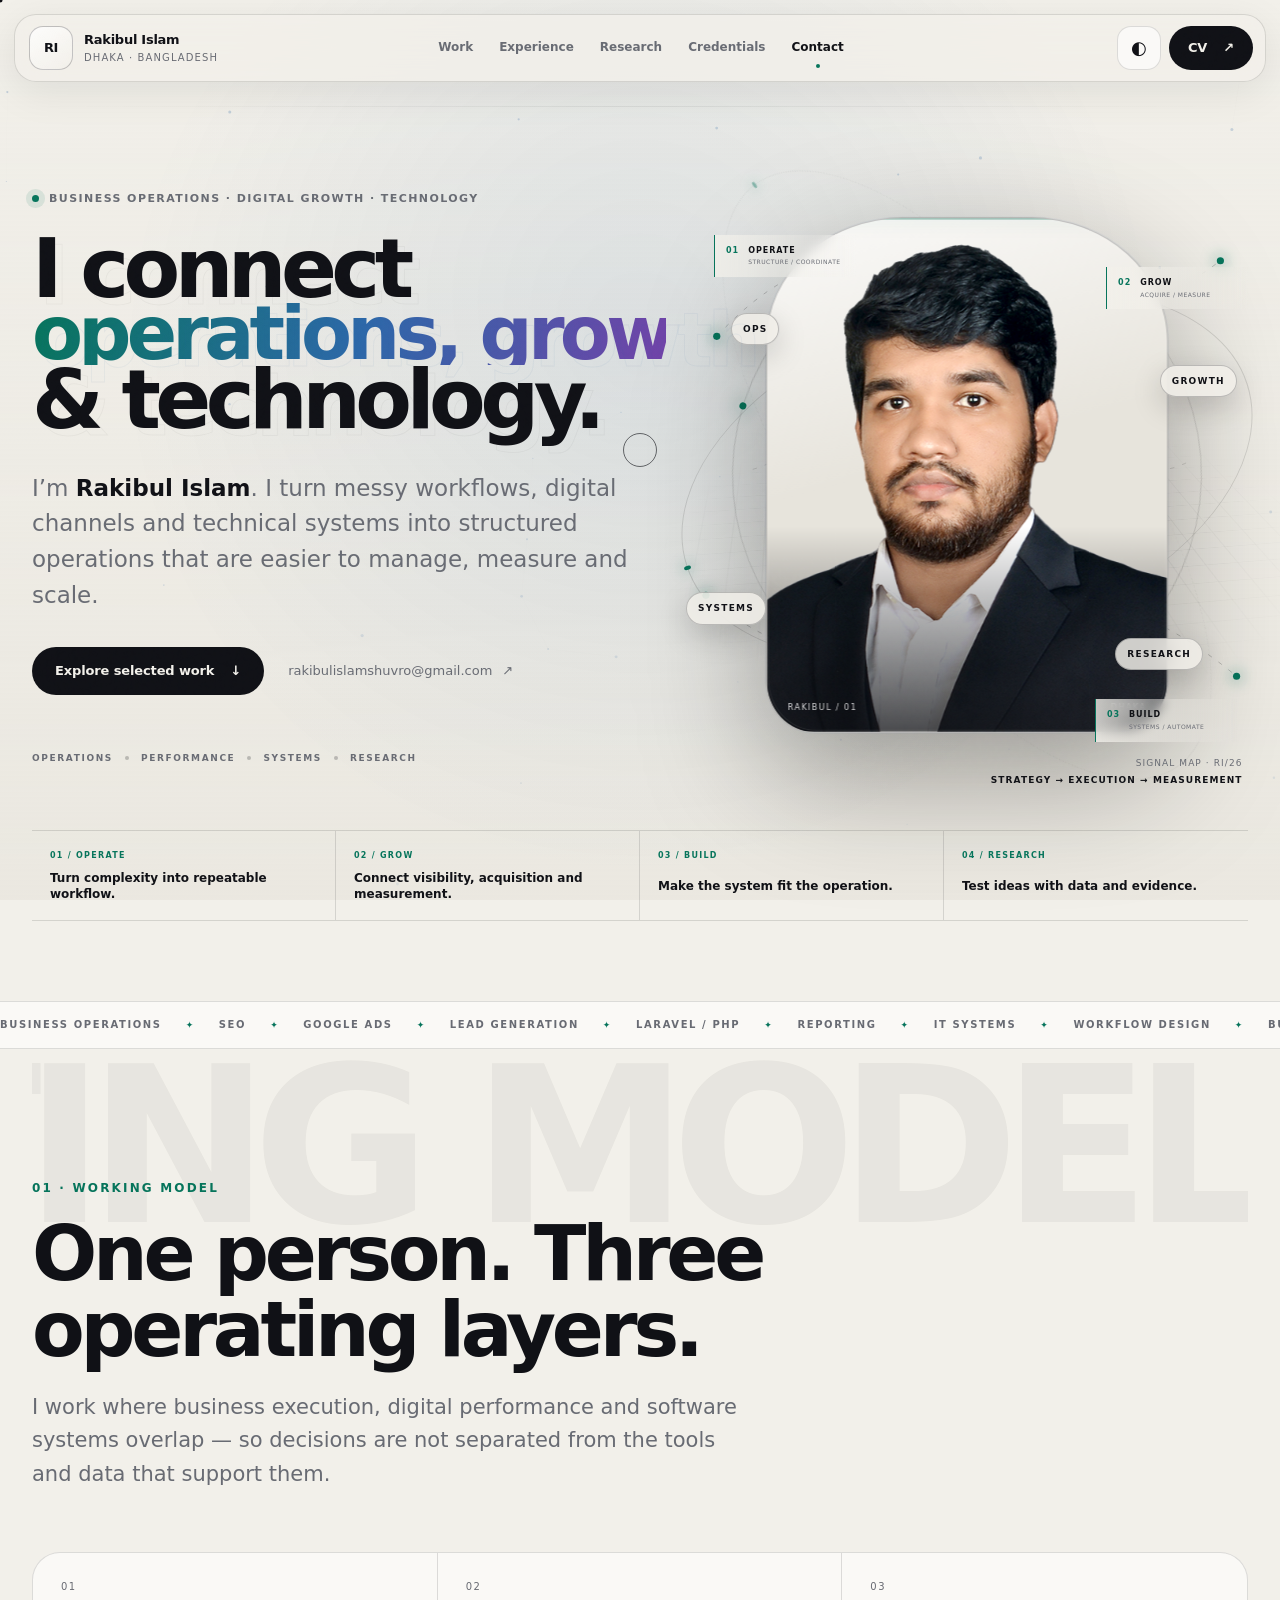
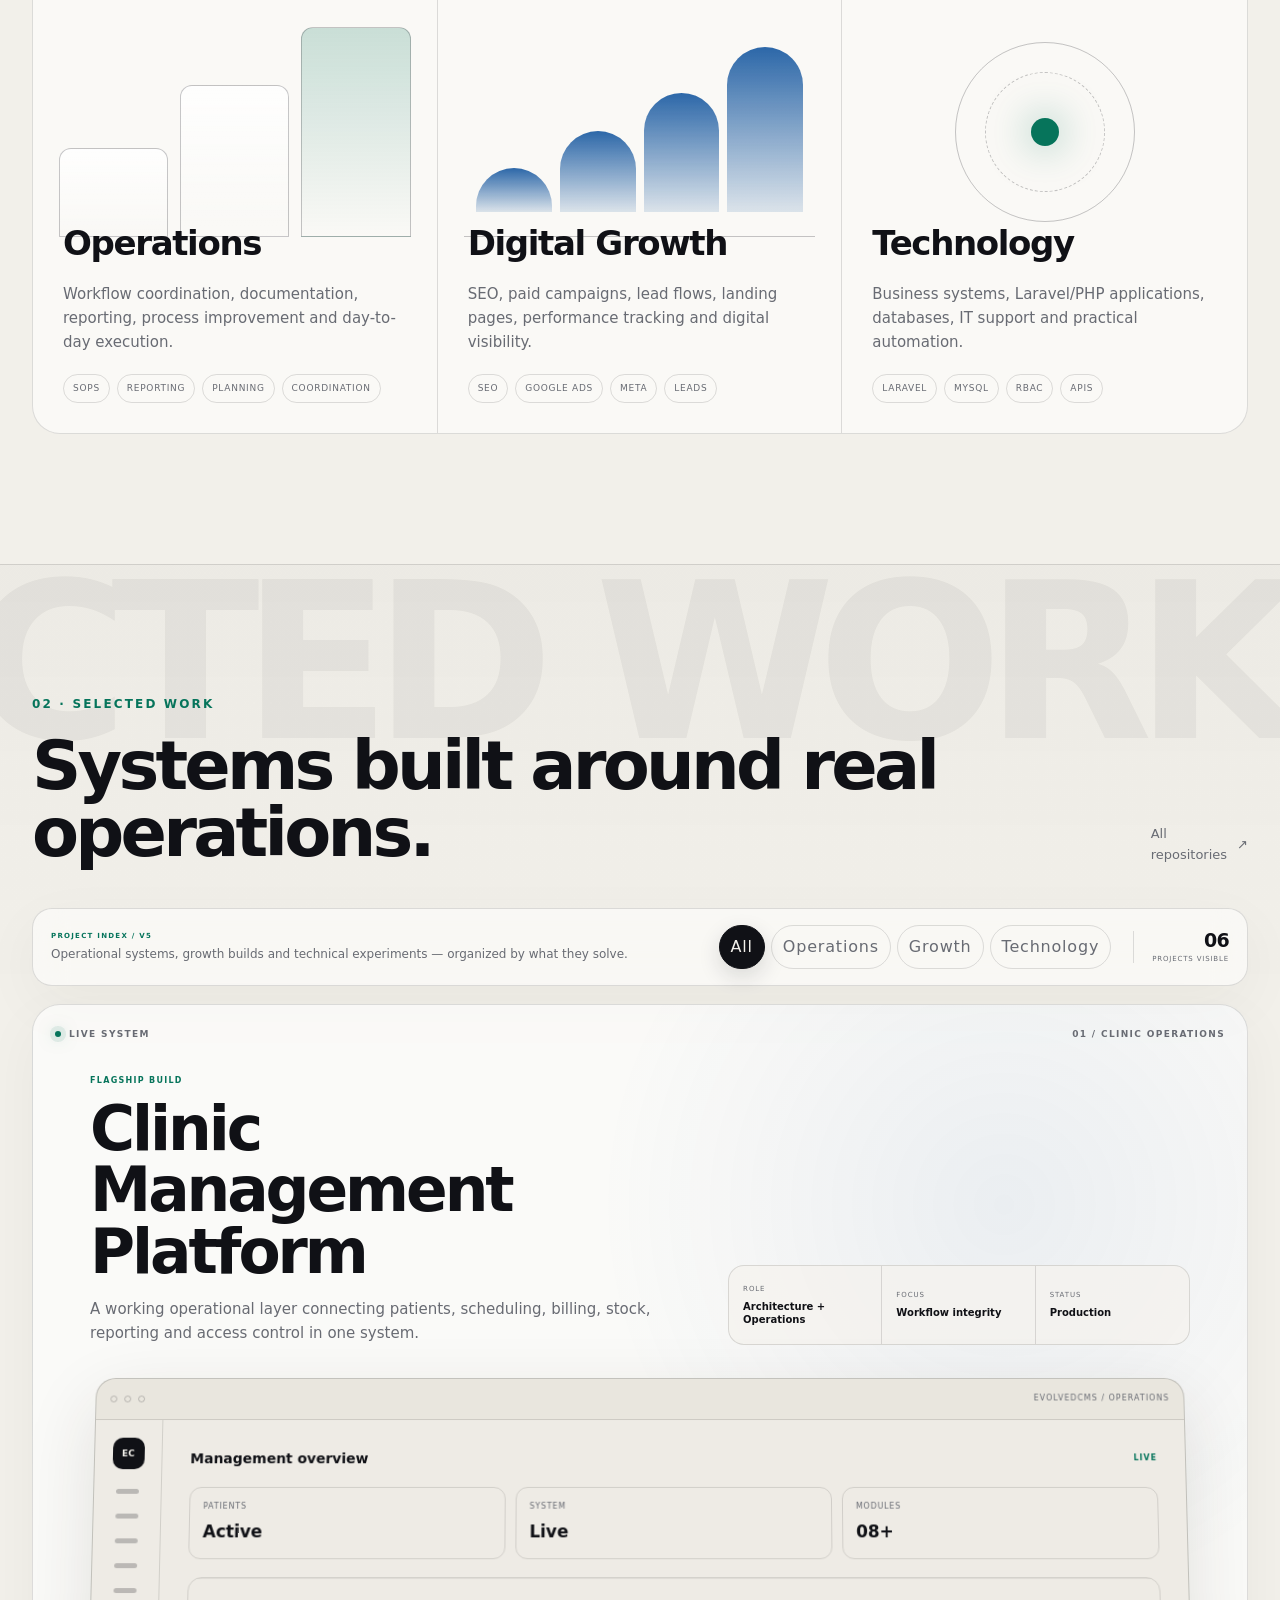
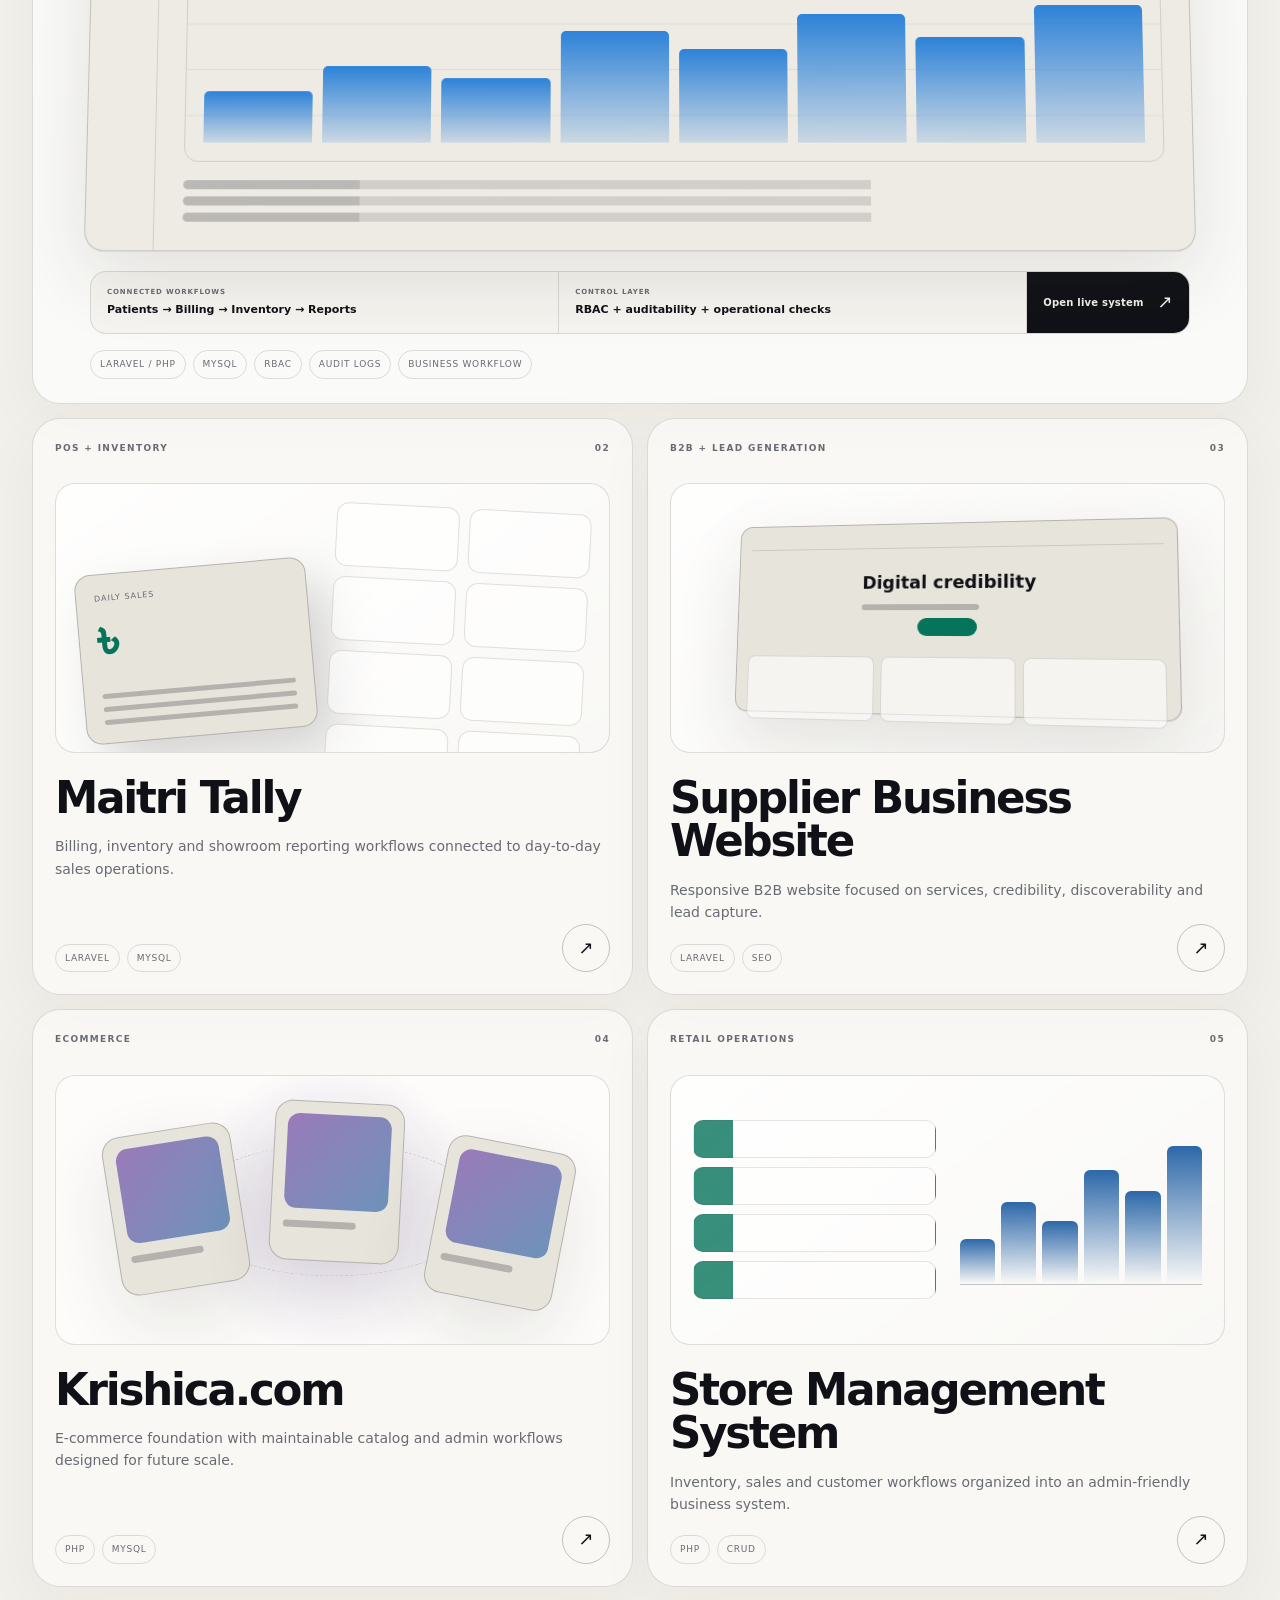
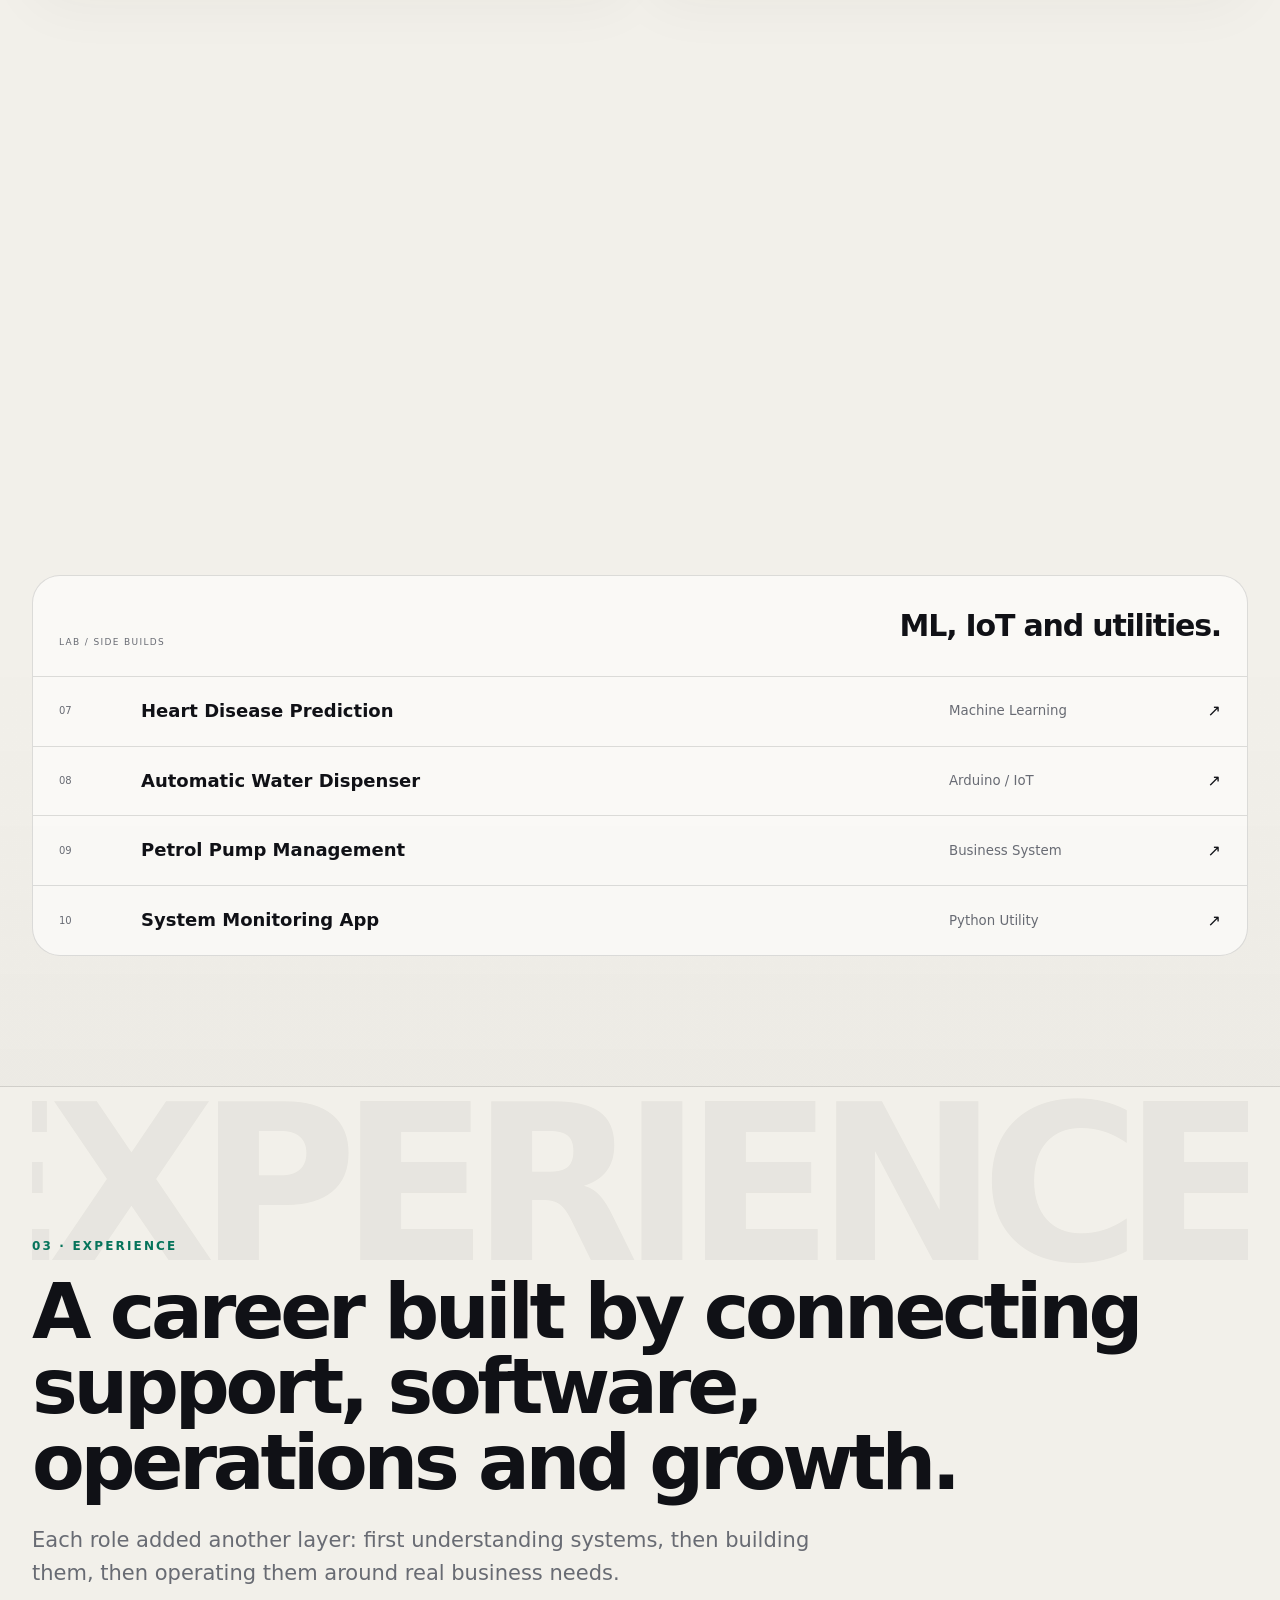
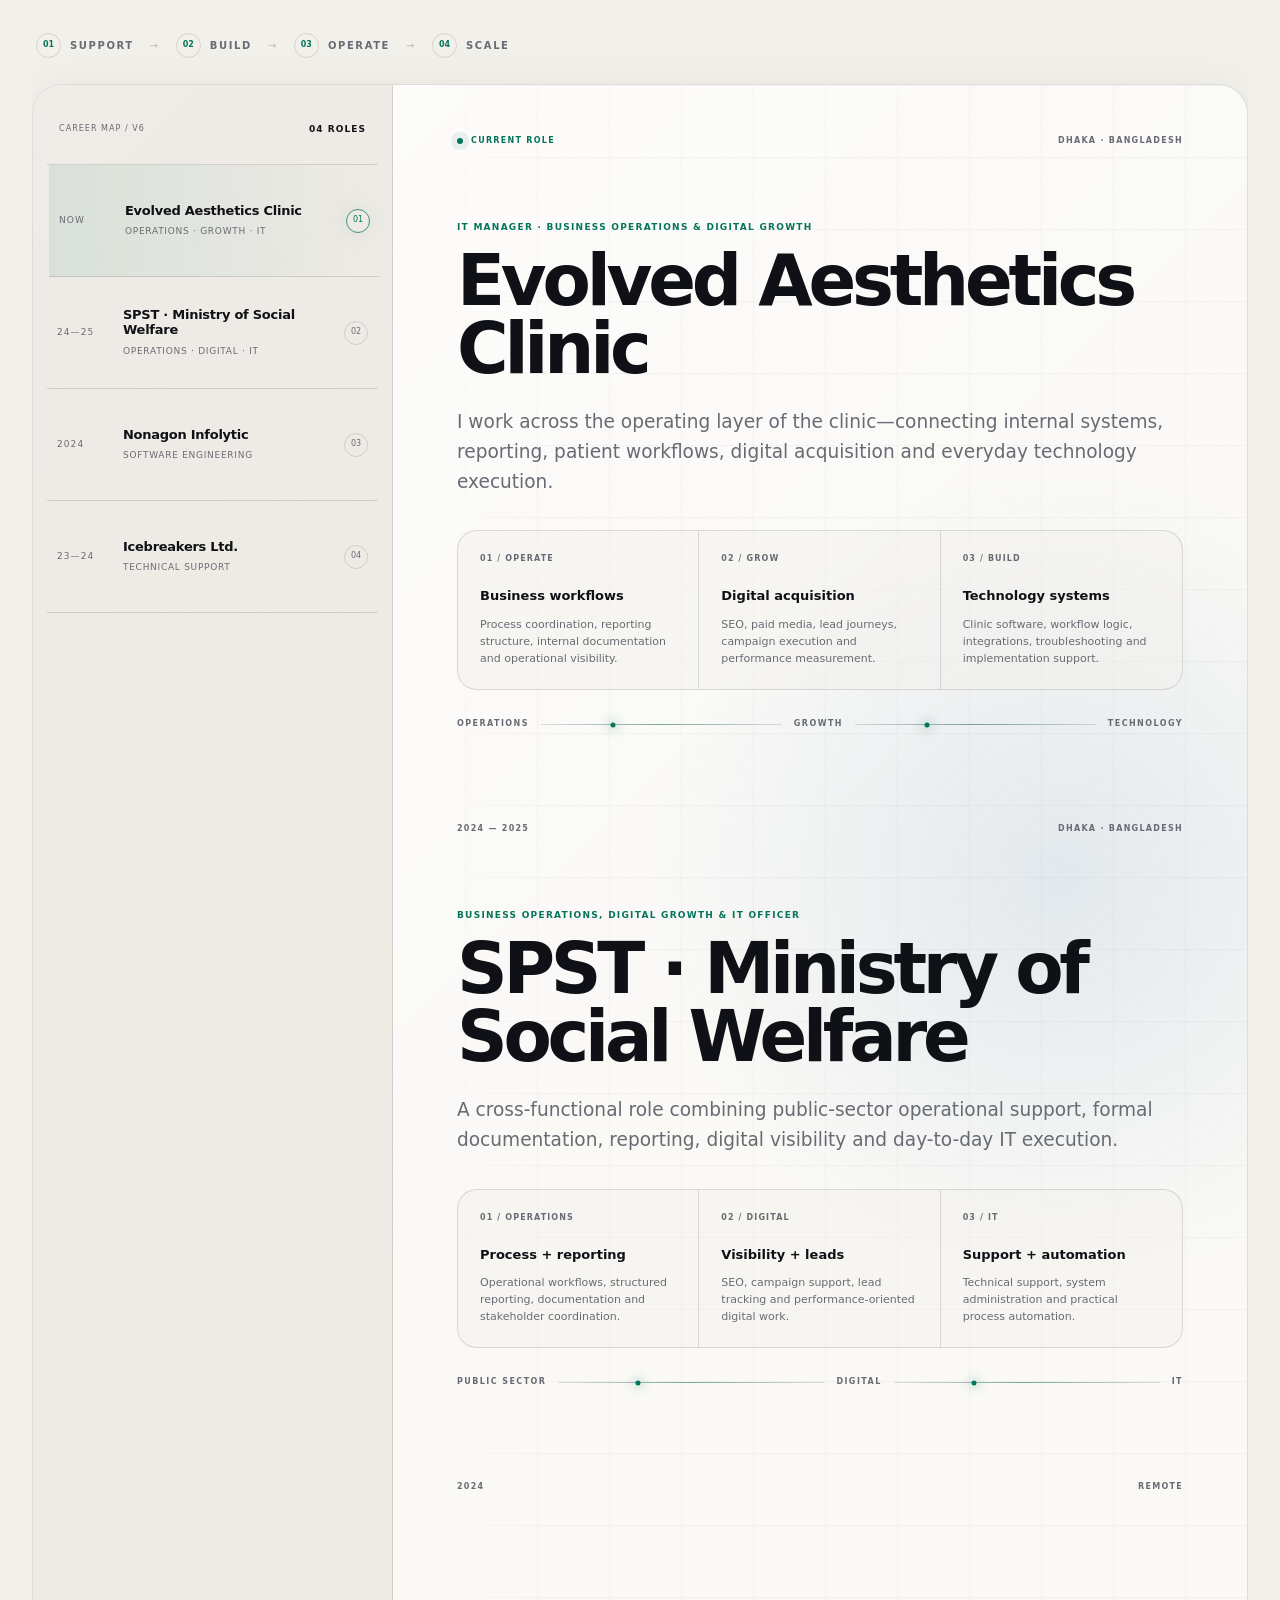
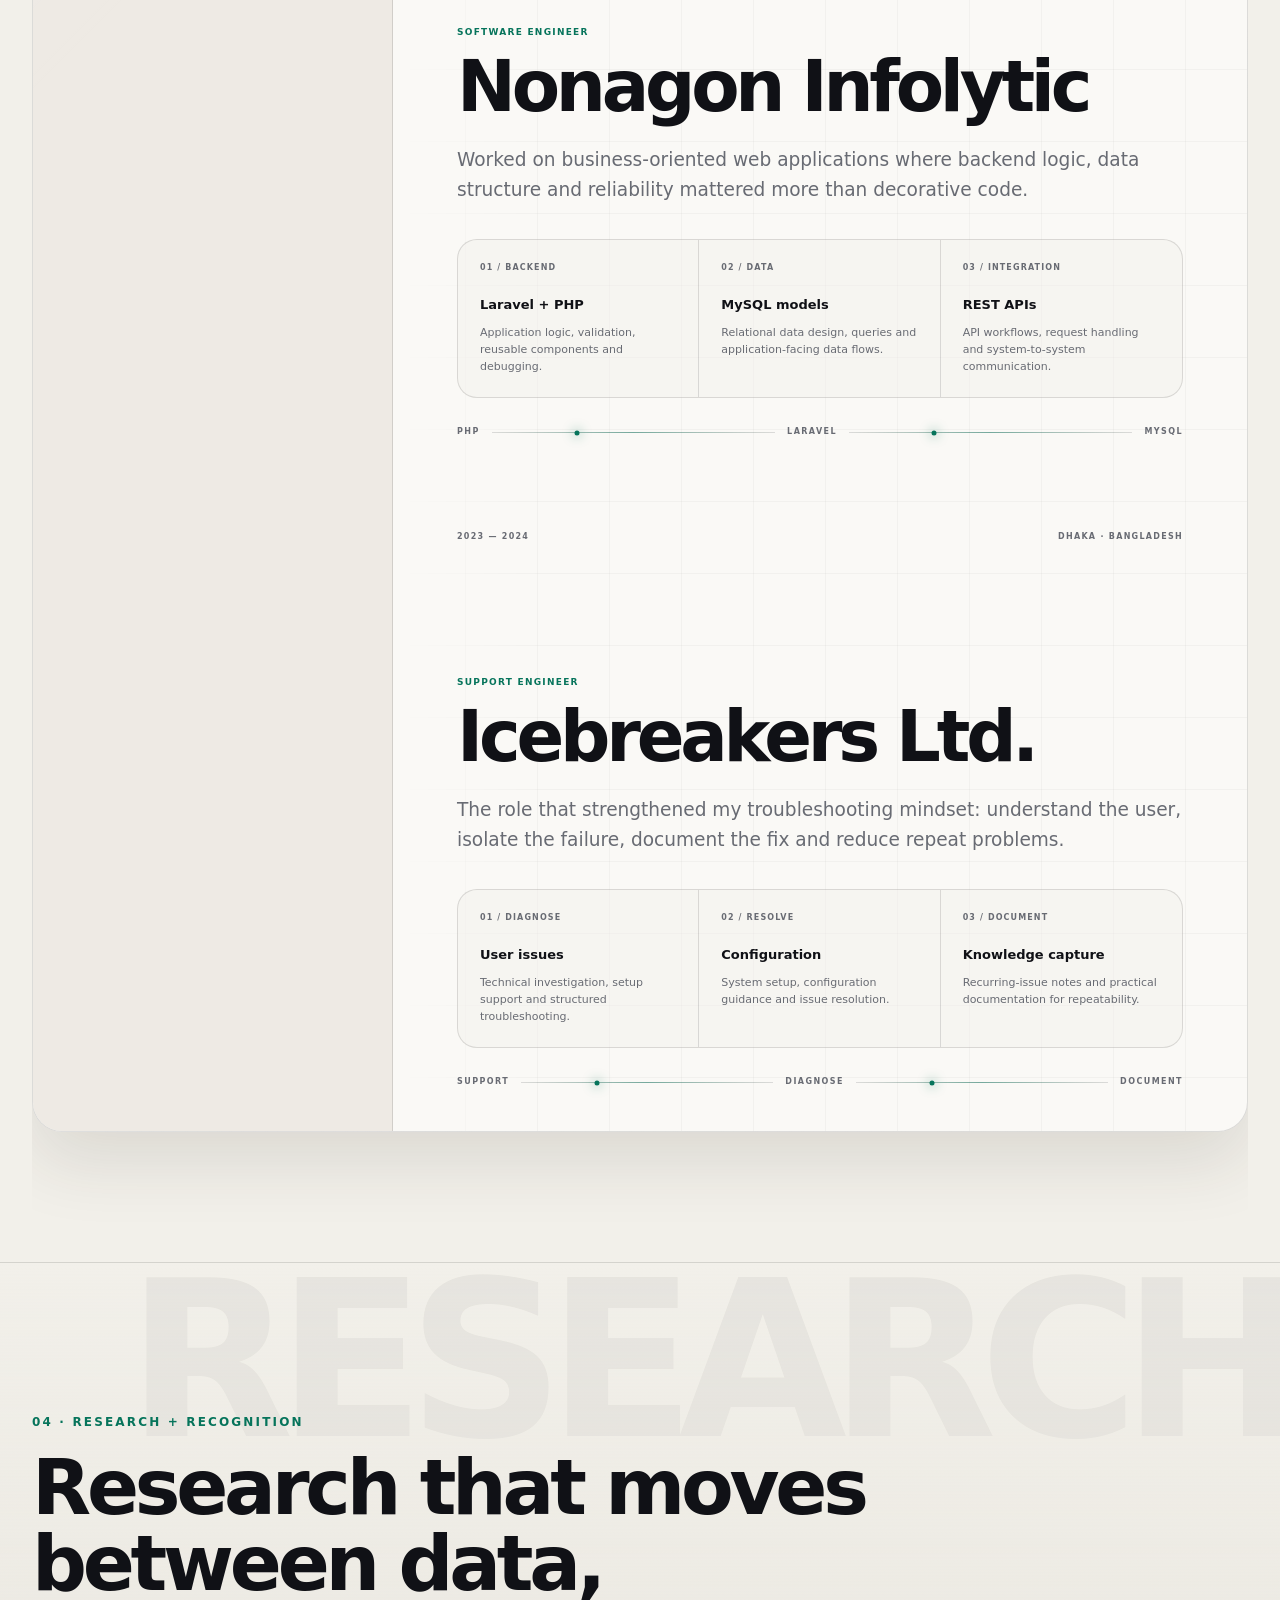
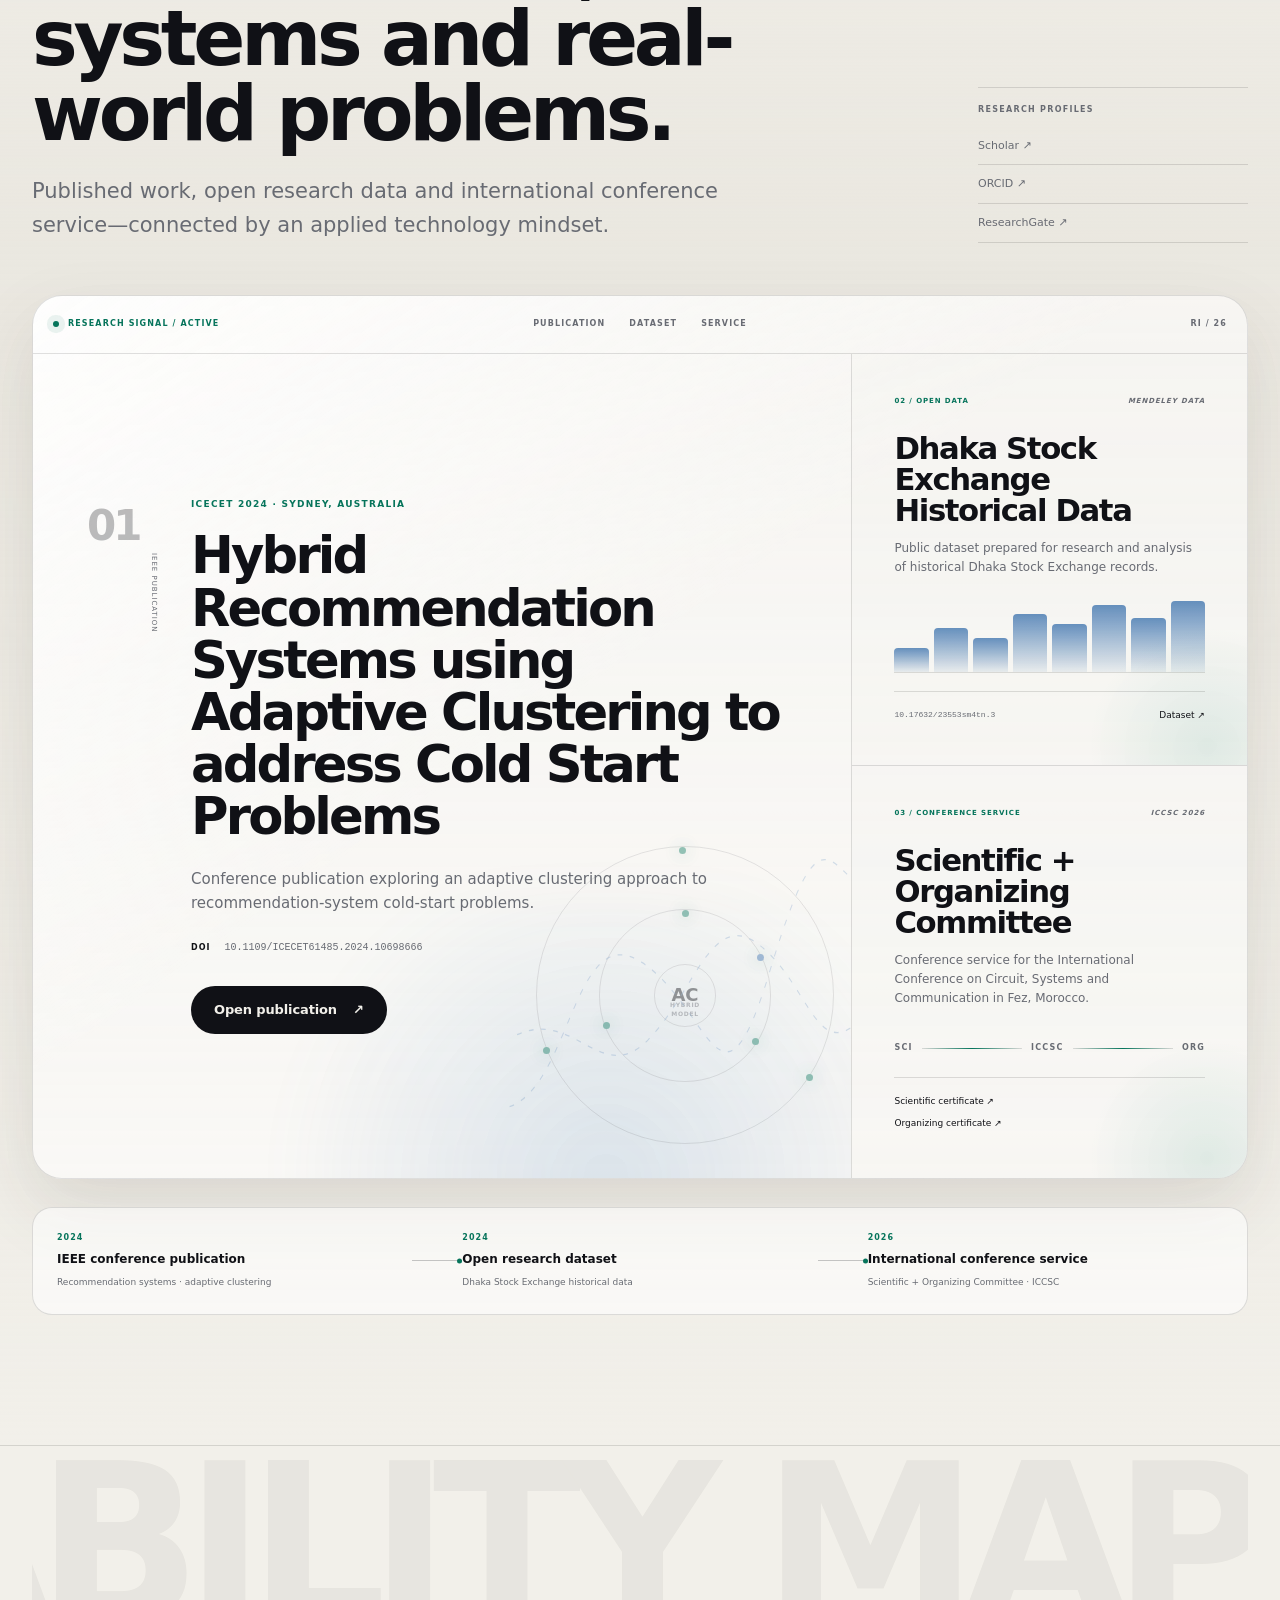
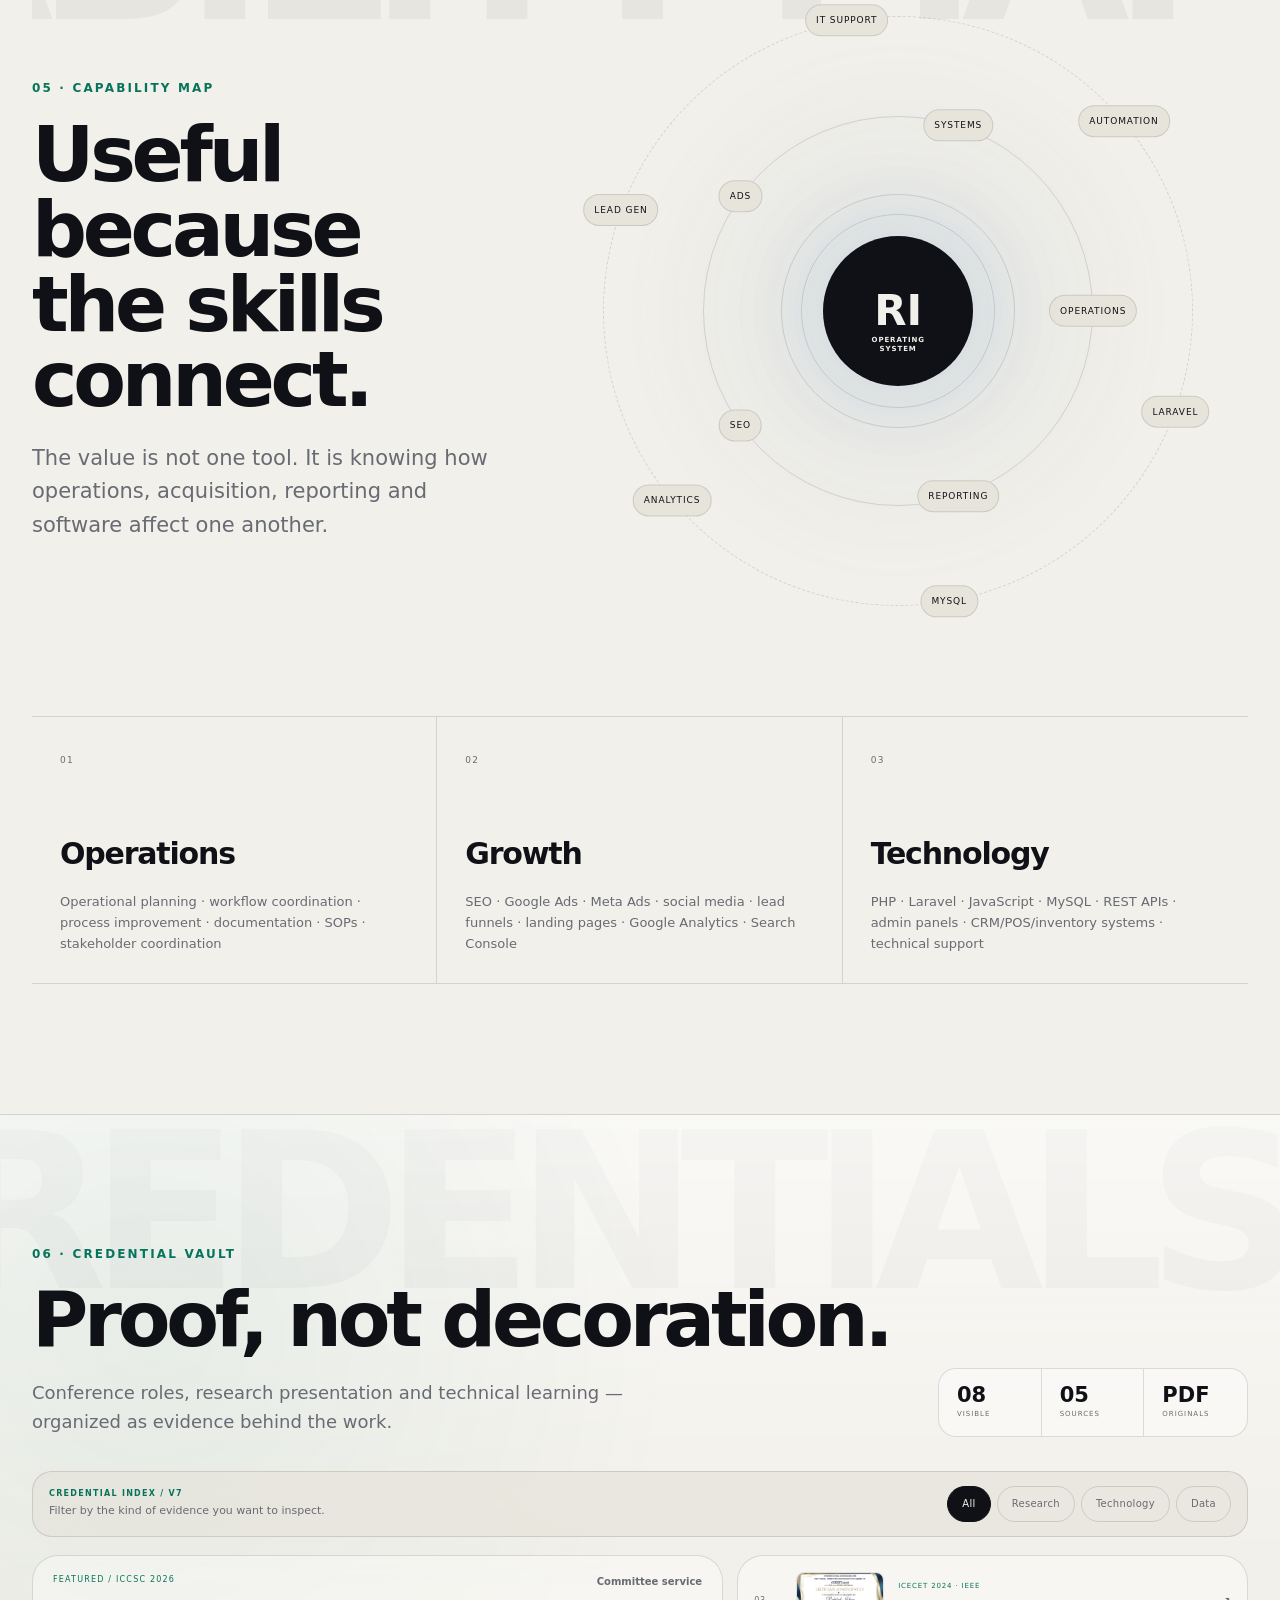
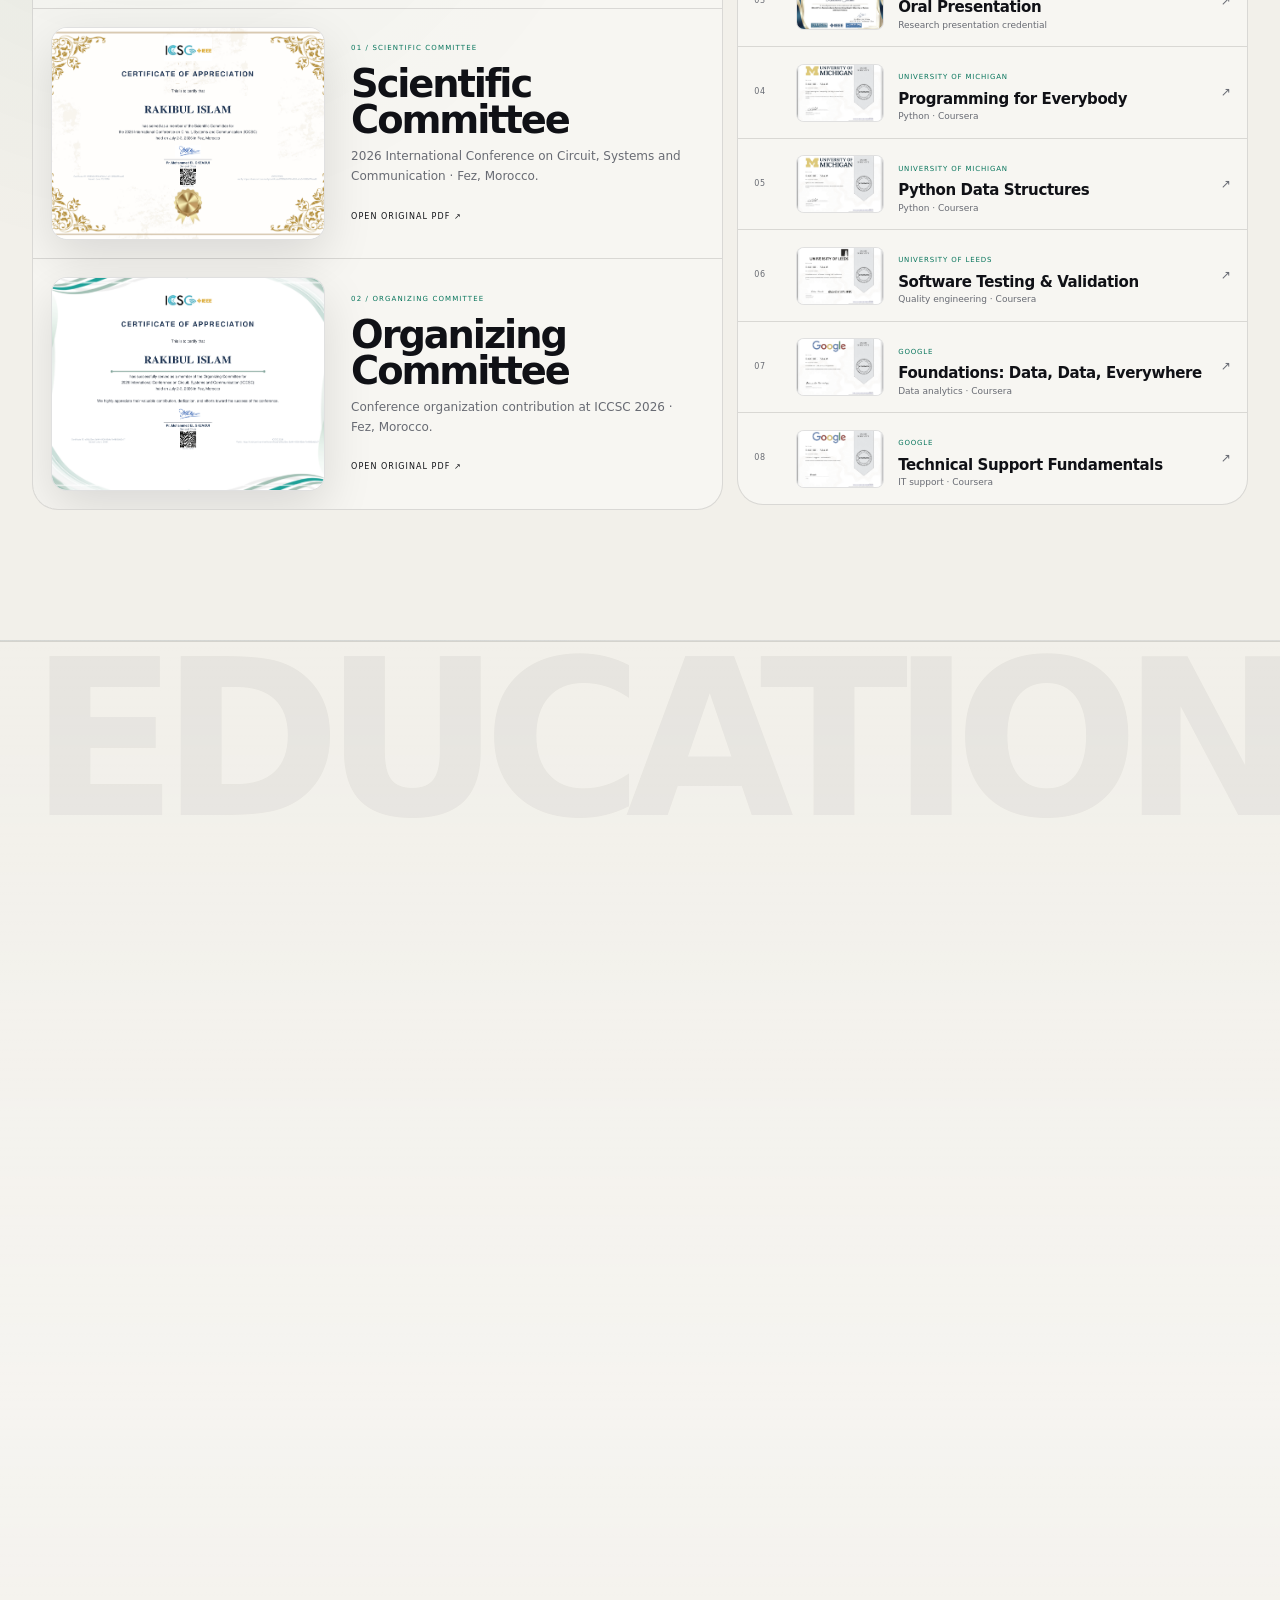
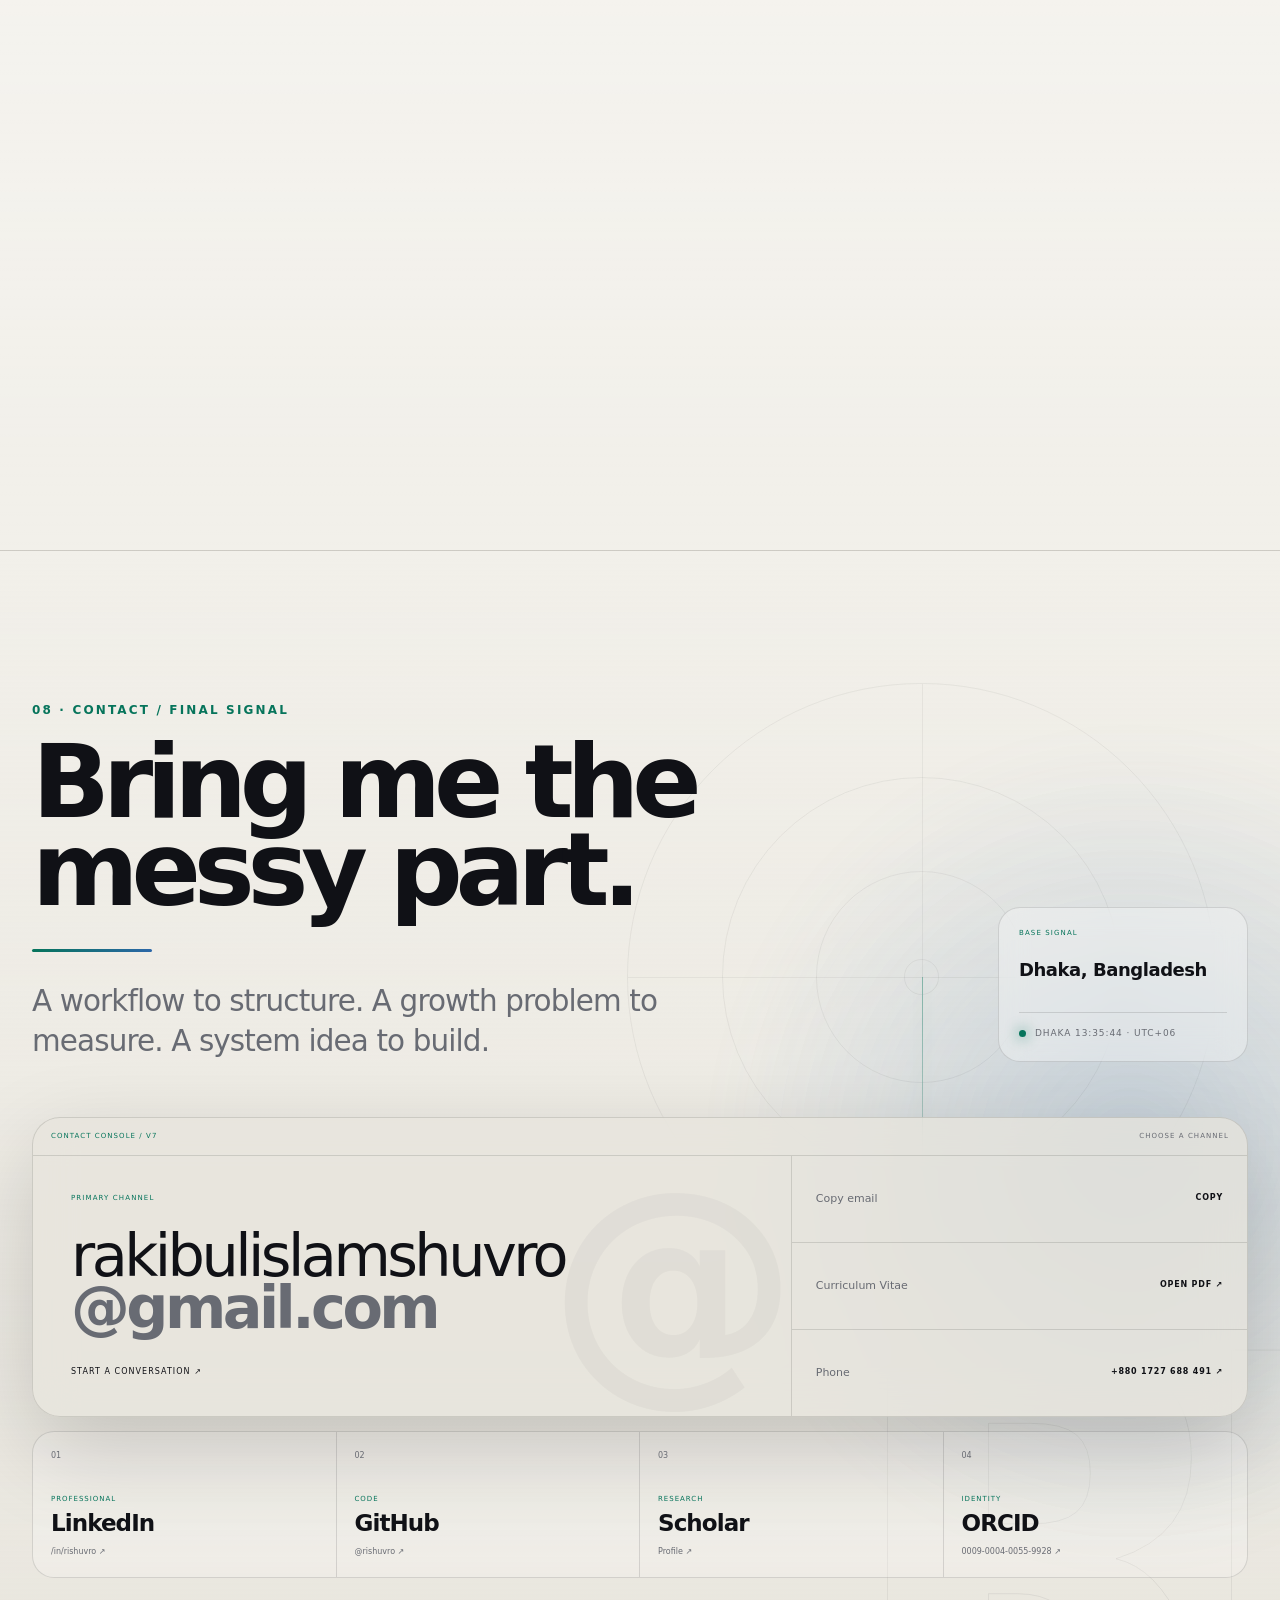
==== commit 76b90ff3: "-" ====
--- a/index.html
+++ b/index.html
@@ -10,22 +10,22 @@
   <meta name="description" content="Portfolio of Rakibul Islam — business operations, digital growth, IT systems, Laravel/PHP products, research and applied technology." />
   <meta name="author" content="Rakibul Islam" />
   <meta name="application-name" content="Rakibul Islam Portfolio" />
-  <meta name="generator" content="Custom static portfolio · V6" />
+  <meta name="generator" content="Custom static portfolio · V7" />
   <meta name="robots" content="index,follow" />
   <link rel="canonical" href="https://rishuvro.github.io/" />
-  <link rel="icon" href="assets/favicon.svg?v=6.0.0" type="image/svg+xml" />
+  <link rel="icon" href="assets/favicon.svg?v=7.0.0" type="image/svg+xml" />
 
   <meta property="og:type" content="website" />
   <meta property="og:url" content="https://rishuvro.github.io/" />
   <meta property="og:title" content="Rakibul Islam — Operations × Growth × Technology" />
   <meta property="og:description" content="I connect business operations, digital growth and technology to build systems that perform." />
-  <meta property="og:image" content="https://rishuvro.github.io/assets/social-card.png?v=6.0.0" />
+  <meta property="og:image" content="https://rishuvro.github.io/assets/social-card.png?v=7.0.0" />
   <meta property="og:image:width" content="1200" />
   <meta property="og:image:height" content="630" />
   <meta name="twitter:card" content="summary_large_image" />
   <meta name="twitter:title" content="Rakibul Islam — Operations × Growth × Technology" />
   <meta name="twitter:description" content="Business Operations × Digital Growth × Technology" />
-  <meta name="twitter:image" content="https://rishuvro.github.io/assets/social-card.png?v=6.0.0" />
+  <meta name="twitter:image" content="https://rishuvro.github.io/assets/social-card.png?v=7.0.0" />
 
   <link rel="preload" href="assets/profile-cutout.png" as="image" />
   <script>
@@ -37,7 +37,7 @@
       } catch (_) {}
     })();
   </script>
-  <link rel="stylesheet" href="styles.css?v=6.0.0" />
+  <link rel="stylesheet" href="styles.css?v=7.0.0" />
 
   <script type="application/ld+json">
   {
@@ -67,7 +67,7 @@
       <div class="boot-mark"><span>R</span><span>I</span></div>
       <div class="boot-copy"><strong>RAKIBUL ISLAM</strong><span>OPERATIONS × GROWTH × TECHNOLOGY</span></div>
       <div class="boot-meter"><i></i></div>
-      <div class="boot-status"><span>PORTFOLIO / V6</span><span>SYSTEM READY</span></div>
+      <div class="boot-status"><span>PORTFOLIO / V7</span><span>SYSTEM READY</span></div>
     </div>
   </div>
   <div class="scroll-progress" aria-hidden="true"><span id="scroll-progress-bar"></span></div>
@@ -521,64 +521,123 @@
       </div>
     </section>
 
-    <section class="section credentials-section" id="credentials" data-section-title="CREDENTIALS">
+    <section class="section credentials-section credential-vault" id="credentials" data-section-title="CREDENTIALS">
       <div class="section-shell">
-        <div class="section-heading section-heading-row reveal">
-          <div><p class="kicker">06 · Credentials</p><h2>Selected certificates.</h2></div>
-          <p class="section-note">Tap a card to open the original PDF.</p>
-        </div>
-
-        <div class="credential-grid">
-          <a class="credential-card credential-feature reveal cursor-view" data-cursor-label="CERT" href="assets/cert-iccsc-scientific.pdf" target="_blank" rel="noreferrer">
-            <img src="assets/cert-iccsc-scientific.png" alt="ICCSC 2026 Scientific Committee certificate preview" loading="lazy" />
-            <div class="credential-overlay"><span>ICCSC 2026</span><h3>Scientific Committee</h3><small>Fez, Morocco · 2026</small></div>
-          </a>
-          <a class="credential-card credential-feature reveal cursor-view" data-cursor-label="CERT" href="assets/cert-iccsc-organizing.pdf" target="_blank" rel="noreferrer">
-            <img src="assets/cert-iccsc-organizing.png" alt="ICCSC 2026 Organizing Committee certificate preview" loading="lazy" />
-            <div class="credential-overlay"><span>ICCSC 2026</span><h3>Organizing Committee</h3><small>Fez, Morocco · 2026</small></div>
-          </a>
-          <a class="credential-card reveal cursor-view" data-cursor-label="CERT" href="assets/cert-icecet-2024.pdf" target="_blank" rel="noreferrer"><img src="assets/cert-icecet-2024.jpg" alt="ICECET 2024 oral presentation certificate" loading="lazy" /><div class="credential-overlay"><span>ICECET 2024</span><h3>Oral Presentation</h3><small>Research · IEEE conference</small></div></a>
-          <a class="credential-card reveal cursor-view" data-cursor-label="CERT" href="assets/cert-programming-everybody.pdf" target="_blank" rel="noreferrer"><img src="assets/cert-programming-everybody.jpg" alt="Programming for Everybody certificate" loading="lazy" /><div class="credential-overlay"><span>University of Michigan</span><h3>Programming for Everybody</h3><small>Coursera</small></div></a>
-          <a class="credential-card reveal cursor-view" data-cursor-label="CERT" href="assets/cert-python-data-structures.pdf" target="_blank" rel="noreferrer"><img src="assets/cert-python-data-structures.jpg" alt="Python Data Structures certificate" loading="lazy" /><div class="credential-overlay"><span>University of Michigan</span><h3>Python Data Structures</h3><small>Coursera</small></div></a>
-          <a class="credential-card reveal cursor-view" data-cursor-label="CERT" href="assets/cert-software-testing.pdf" target="_blank" rel="noreferrer"><img src="assets/cert-software-testing.jpg" alt="Foundations of Software Testing and Validation certificate" loading="lazy" /><div class="credential-overlay"><span>University of Leeds</span><h3>Software Testing & Validation</h3><small>Coursera</small></div></a>
-          <a class="credential-card reveal cursor-view" data-cursor-label="CERT" href="assets/cert-google-data.pdf" target="_blank" rel="noreferrer"><img src="assets/cert-google-data.jpg" alt="Foundations Data Data Everywhere certificate" loading="lazy" /><div class="credential-overlay"><span>Google</span><h3>Foundations: Data, Data, Everywhere</h3><small>Coursera</small></div></a>
-          <a class="credential-card reveal cursor-view" data-cursor-label="CERT" href="assets/cert-tech-support.pdf" target="_blank" rel="noreferrer"><img src="assets/cert-tech-support.jpg" alt="Technical Support Fundamentals certificate" loading="lazy" /><div class="credential-overlay"><span>Google</span><h3>Technical Support Fundamentals</h3><small>Coursera</small></div></a>
-        </div>
-      </div>
-    </section>
-
-    <section class="section section-shell" id="education" data-section-title="EDUCATION">
-      <div class="education-layout">
-        <div class="section-heading reveal">
-          <p class="kicker">07 · Education</p>
-          <h2>Computer science foundation. ICT research direction.</h2>
-        </div>
-        <div class="education-list">
-          <article class="education-item reveal"><span>2024 — Present</span><div><h3>MSc in Information & Communication Technology</h3><p>Bangladesh University of Professionals (BUP) · Dhaka</p></div><em>Ongoing</em></article>
-          <article class="education-item reveal"><span>2019 — 2023</span><div><h3>BSc in Computer Science & Engineering</h3><p>Southeast University · Dhaka</p></div><em>Completed</em></article>
-          <article class="education-item reveal"><span>2019</span><div><h3>HSC · Science</h3><p>Cantonment College Jashore</p></div><em>Completed</em></article>
-          <article class="education-item reveal"><span>2017</span><div><h3>SSC</h3><p>Yakub Ali Chowdhury Bidyapith</p></div><em>Completed</em></article>
-        </div>
-      </div>
-    </section>
-
-    <section class="contact-section" id="contact">
+        <div class="section-heading section-heading-row reveal credential-heading">
+          <div>
+            <p class="kicker">06 · Credential vault</p>
+            <h2>Proof, not decoration.</h2>
+            <p>Conference roles, research presentation and technical learning — organized as evidence behind the work.</p>
+          </div>
+          <div class="credential-readout" aria-label="Credential summary">
+            <span><b id="credential-visible-count">08</b><small>VISIBLE</small></span>
+            <span><b>05</b><small>SOURCES</small></span>
+            <span><b>PDF</b><small>ORIGINALS</small></span>
+          </div>
+        </div>
+
+        <div class="credential-console reveal" aria-label="Credential filters">
+          <div class="credential-console-copy"><strong>CREDENTIAL INDEX / V7</strong><span>Filter by the kind of evidence you want to inspect.</span></div>
+          <div class="credential-filters" role="group" aria-label="Filter credentials">
+            <button class="credential-filter is-active" type="button" data-credential-filter="all" aria-pressed="true">All</button>
+            <button class="credential-filter" type="button" data-credential-filter="research" aria-pressed="false">Research</button>
+            <button class="credential-filter" type="button" data-credential-filter="technology" aria-pressed="false">Technology</button>
+            <button class="credential-filter" type="button" data-credential-filter="data" aria-pressed="false">Data</button>
+          </div>
+        </div>
+
+        <div class="credential-stage">
+          <div class="credential-feature-stack reveal" aria-label="Featured conference credentials">
+            <div class="credential-stack-head"><span>FEATURED / ICCSC 2026</span><strong>Committee service</strong></div>
+            <a class="credential-hero cursor-view" data-cursor-label="OPEN PDF" data-credential-category="research" href="assets/cert-iccsc-scientific.pdf" target="_blank" rel="noreferrer">
+              <div class="credential-hero-media"><img src="assets/cert-iccsc-scientific.png" alt="ICCSC 2026 Scientific Committee certificate preview" loading="lazy" /></div>
+              <div class="credential-hero-copy"><span>01 / SCIENTIFIC COMMITTEE</span><h3>Scientific Committee</h3><p>2026 International Conference on Circuit, Systems and Communication · Fez, Morocco.</p><em>OPEN ORIGINAL PDF ↗</em></div>
+            </a>
+            <a class="credential-hero cursor-view" data-cursor-label="OPEN PDF" data-credential-category="research" href="assets/cert-iccsc-organizing.pdf" target="_blank" rel="noreferrer">
+              <div class="credential-hero-media"><img src="assets/cert-iccsc-organizing.png" alt="ICCSC 2026 Organizing Committee certificate preview" loading="lazy" /></div>
+              <div class="credential-hero-copy"><span>02 / ORGANIZING COMMITTEE</span><h3>Organizing Committee</h3><p>Conference organization contribution at ICCSC 2026 · Fez, Morocco.</p><em>OPEN ORIGINAL PDF ↗</em></div>
+            </a>
+          </div>
+
+          <div class="credential-library reveal" id="credential-library">
+            <a class="credential-tile cursor-view" data-cursor-label="OPEN PDF" data-credential-category="research" href="assets/cert-icecet-2024.pdf" target="_blank" rel="noreferrer"><span class="credential-tile-index">03</span><img src="assets/cert-icecet-2024.jpg" alt="ICECET 2024 oral presentation certificate" loading="lazy" /><div><small>ICECET 2024 · IEEE</small><h3>Oral Presentation</h3><p>Research presentation credential</p></div><b>↗</b></a>
+            <a class="credential-tile cursor-view" data-cursor-label="OPEN PDF" data-credential-category="technology" href="assets/cert-programming-everybody.pdf" target="_blank" rel="noreferrer"><span class="credential-tile-index">04</span><img src="assets/cert-programming-everybody.jpg" alt="Programming for Everybody certificate" loading="lazy" /><div><small>University of Michigan</small><h3>Programming for Everybody</h3><p>Python · Coursera</p></div><b>↗</b></a>
+            <a class="credential-tile cursor-view" data-cursor-label="OPEN PDF" data-credential-category="technology" href="assets/cert-python-data-structures.pdf" target="_blank" rel="noreferrer"><span class="credential-tile-index">05</span><img src="assets/cert-python-data-structures.jpg" alt="Python Data Structures certificate" loading="lazy" /><div><small>University of Michigan</small><h3>Python Data Structures</h3><p>Python · Coursera</p></div><b>↗</b></a>
+            <a class="credential-tile cursor-view" data-cursor-label="OPEN PDF" data-credential-category="technology" href="assets/cert-software-testing.pdf" target="_blank" rel="noreferrer"><span class="credential-tile-index">06</span><img src="assets/cert-software-testing.jpg" alt="Foundations of Software Testing and Validation certificate" loading="lazy" /><div><small>University of Leeds</small><h3>Software Testing & Validation</h3><p>Quality engineering · Coursera</p></div><b>↗</b></a>
+            <a class="credential-tile cursor-view" data-cursor-label="OPEN PDF" data-credential-category="data" href="assets/cert-google-data.pdf" target="_blank" rel="noreferrer"><span class="credential-tile-index">07</span><img src="assets/cert-google-data.jpg" alt="Foundations Data Data Everywhere certificate" loading="lazy" /><div><small>Google</small><h3>Foundations: Data, Data, Everywhere</h3><p>Data analytics · Coursera</p></div><b>↗</b></a>
+            <a class="credential-tile cursor-view" data-cursor-label="OPEN PDF" data-credential-category="technology" href="assets/cert-tech-support.pdf" target="_blank" rel="noreferrer"><span class="credential-tile-index">08</span><img src="assets/cert-tech-support.jpg" alt="Technical Support Fundamentals certificate" loading="lazy" /><div><small>Google</small><h3>Technical Support Fundamentals</h3><p>IT support · Coursera</p></div><b>↗</b></a>
+          </div>
+        </div>
+      </div>
+    </section>
+
+    <section class="section education-section" id="education" data-section-title="EDUCATION">
+      <div class="section-shell">
+        <div class="education-v7-head reveal">
+          <div><p class="kicker">07 · Education</p><h2>Built in computer science.<br><span>Moving deeper into ICT.</span></h2></div>
+          <div class="education-compass" aria-hidden="true"><i></i><i></i><i></i><b>LEARN<br>APPLY<br>RESEARCH</b></div>
+        </div>
+
+        <div class="education-trajectory reveal">
+          <div class="education-axis" aria-hidden="true"><span></span></div>
+          <article class="education-milestone education-primary is-current">
+            <div class="education-year"><span>2024</span><em>PRESENT</em></div>
+            <div class="education-card-copy"><small>01 · POSTGRADUATE</small><h3>MSc in Information & Communication Technology</h3><p>Bangladesh University of Professionals (BUP) · Dhaka</p><div class="education-tags"><span>ICT</span><span>Research direction</span><span>Ongoing</span></div></div>
+            <div class="education-status"><i></i><span>ACTIVE</span></div>
+          </article>
+          <article class="education-milestone education-primary">
+            <div class="education-year"><span>2019</span><em>2023</em></div>
+            <div class="education-card-copy"><small>02 · UNDERGRADUATE</small><h3>BSc in Computer Science & Engineering</h3><p>Southeast University · Dhaka</p><div class="education-tags"><span>Computer science</span><span>Engineering</span><span>Completed</span></div></div>
+            <div class="education-status"><span>COMPLETE</span></div>
+          </article>
+          <div class="education-foundation">
+            <article><span>2019</span><div><small>03 · HIGHER SECONDARY</small><h3>HSC · Science</h3><p>Cantonment College Jashore</p></div><em>COMPLETE</em></article>
+            <article><span>2017</span><div><small>04 · SECONDARY</small><h3>SSC</h3><p>Yakub Ali Chowdhury Bidyapith</p></div><em>COMPLETE</em></article>
+          </div>
+        </div>
+
+        <div class="education-footer reveal"><span>ACADEMIC THROUGH-LINE</span><strong>Computer Science → Applied Systems → ICT Research</strong><p>The academic path mirrors the portfolio: technical foundations first, then broader systems and research thinking.</p></div>
+      </div>
+    </section>
+
+    <section class="contact-section contact-v7" id="contact" data-section-title="CONTACT">
       <div class="contact-monogram" aria-hidden="true">RI</div>
       <div class="contact-glow" aria-hidden="true"></div>
+      <div class="contact-radar" aria-hidden="true"><span></span><span></span><span></span><i></i></div>
       <div class="section-shell contact-inner">
-        <p class="kicker reveal">08 · Contact</p>
-        <h2 class="contact-title reveal">Have a workflow, growth problem or system idea?</h2>
-        <p class="contact-subtitle reveal">Let’s make it clearer, faster and measurable.</p>
-        <div class="contact-actions reveal">
-          <a class="button button-primary button-large magnetic" href="mailto:rakibulislamshuvro@gmail.com">Start a conversation <span>↗</span></a>
-          <a class="button button-ghost button-large magnetic" href="assets/rakibul-islam-cv.pdf" target="_blank" rel="noreferrer">Open CV <span>↗</span></a>
-        </div>
-        <div class="contact-grid reveal">
-          <a href="mailto:rakibulislamshuvro@gmail.com"><span>EMAIL</span><strong>rakibulislamshuvro@gmail.com</strong><em>↗</em></a>
-          <a href="tel:+8801727688491"><span>PHONE</span><strong>+880 1727 688 491</strong><em>↗</em></a>
-          <a href="https://www.linkedin.com/in/rishuvro" target="_blank" rel="noreferrer"><span>LINKEDIN</span><strong>/in/rishuvro</strong><em>↗</em></a>
-          <a href="https://github.com/rishuvro" target="_blank" rel="noreferrer"><span>GITHUB</span><strong>@rishuvro</strong><em>↗</em></a>
-        </div>
+        <div class="contact-v7-top reveal">
+          <div>
+            <p class="kicker">08 · Contact / final signal</p>
+            <h2 class="contact-title">Bring me the messy part.</h2>
+            <p class="contact-subtitle">A workflow to structure. A growth problem to measure. A system idea to build.</p>
+          </div>
+          <div class="contact-status-panel">
+            <span class="contact-status-label">BASE SIGNAL</span>
+            <strong>Dhaka, Bangladesh</strong>
+            <div><i></i><span id="dhaka-clock">UTC+06</span></div>
+          </div>
+        </div>
+
+        <div class="contact-command reveal">
+          <div class="contact-command-head"><span>CONTACT CONSOLE / V7</span><em>CHOOSE A CHANNEL</em></div>
+          <div class="contact-command-main">
+            <a class="contact-primary-channel cursor-view magnetic" data-cursor-label="EMAIL" href="mailto:rakibulislamshuvro@gmail.com"><small>PRIMARY CHANNEL</small><span>rakibulislamshuvro</span><strong>@gmail.com</strong><em>START A CONVERSATION ↗</em></a>
+            <div class="contact-command-actions">
+              <button class="contact-copy" type="button" id="copy-email" data-copy="rakibulislamshuvro@gmail.com"><span>Copy email</span><b id="copy-email-state">COPY</b></button>
+              <a href="assets/rakibul-islam-cv.pdf" target="_blank" rel="noreferrer"><span>Curriculum Vitae</span><b>OPEN PDF ↗</b></a>
+              <a href="tel:+8801727688491"><span>Phone</span><b>+880 1727 688 491 ↗</b></a>
+            </div>
+          </div>
+        </div>
+
+        <div class="contact-network reveal">
+          <a href="https://www.linkedin.com/in/rishuvro" target="_blank" rel="noreferrer"><span>01</span><small>PROFESSIONAL</small><strong>LinkedIn</strong><em>/in/rishuvro ↗</em></a>
+          <a href="https://github.com/rishuvro" target="_blank" rel="noreferrer"><span>02</span><small>CODE</small><strong>GitHub</strong><em>@rishuvro ↗</em></a>
+          <a href="https://scholar.google.com/citations?user=8-ZX2LYAAAAJ&hl=en" target="_blank" rel="noreferrer"><span>03</span><small>RESEARCH</small><strong>Scholar</strong><em>Profile ↗</em></a>
+          <a href="https://orcid.org/0009-0004-0055-9928" target="_blank" rel="noreferrer"><span>04</span><small>IDENTITY</small><strong>ORCID</strong><em>0009-0004-0055-9928 ↗</em></a>
+        </div>
+
+        <div class="contact-signoff reveal"><span>OPERATIONS</span><i>×</i><span>GROWTH</span><i>×</i><span>TECHNOLOGY</span><b>→</b><strong>LET'S BUILD SOMETHING USEFUL.</strong></div>
       </div>
     </section>
   </main>
@@ -589,6 +648,6 @@
     <p class="copyright">© <span id="year"></span> Rakibul Islam.</p>
   </footer>
 
-  <script src="app.js?v=6.0.0" defer></script>
+  <script src="app.js?v=7.0.0" defer></script>
 </body>
 </html>
--- a/styles.css
+++ b/styles.css
@@ -694,3 +694,57 @@
   .career-tab{min-width:205px}.career-tab-copy strong{font-size:11px}.career-summary{font-size:15px}.career-layers>div{padding:18px}.career-signal{gap:7px;font-size:6px}.research-node{padding:30px 22px}.research-profiles{grid-template-columns:1fr}.research-profiles>span{grid-column:auto}.research-console-bar{height:52px;padding-inline:14px}.publication-copy h3{font-size:36px}.publication-visual{width:86%}
 }
 @media(prefers-reduced-motion:reduce){.career-panel{animation:none}.career-signal i::after,.cluster-ring{animation:none}}
+
+/* =========================================================
+   V7 — Credential Vault / Education Trajectory / Contact Finale
+   ========================================================= */
+.credential-vault{background:
+  radial-gradient(900px circle at 12% 20%,color-mix(in srgb,var(--accent) 6%,transparent),transparent 58%),
+  linear-gradient(180deg,var(--surface),transparent 42%);}
+.credential-heading{align-items:end}.credential-heading .section-heading{margin:0}.credential-heading>div:first-child>p:last-child{max-width:680px;margin:22px 0 0;color:var(--muted);font-size:18px}
+.credential-readout{display:grid;grid-template-columns:repeat(3,1fr);min-width:310px;border:1px solid var(--line);border-radius:18px;overflow:hidden;background:color-mix(in srgb,var(--surface) 70%,transparent)}
+.credential-readout span{padding:16px 18px;border-right:1px solid var(--line);display:grid;gap:3px}.credential-readout span:last-child{border-right:0}.credential-readout b{font-size:21px;line-height:1}.credential-readout small{font-size:7px;letter-spacing:.14em;color:var(--muted)}
+.credential-console{margin:-26px 0 18px;border:1px solid var(--line);border-radius:20px;padding:14px 16px;display:flex;align-items:center;justify-content:space-between;gap:22px;background:color-mix(in srgb,var(--bg-soft) 82%,transparent);backdrop-filter:blur(18px)}
+.credential-console-copy{display:grid;gap:2px}.credential-console-copy strong{font-size:8px;letter-spacing:.16em;color:var(--accent)}.credential-console-copy span{font-size:11px;color:var(--muted)}
+.credential-filters{display:flex;gap:6px;flex-wrap:wrap;justify-content:flex-end}.credential-filter{border:1px solid var(--line);background:transparent;color:var(--muted);border-radius:999px;padding:9px 14px;cursor:pointer;font-size:10px;letter-spacing:.03em;transition:.22s ease}.credential-filter:hover{border-color:var(--line-strong);color:var(--text)}.credential-filter.is-active{background:var(--text);color:var(--bg);border-color:var(--text)}
+.credential-stage{display:grid;grid-template-columns:minmax(0,1.15fr) minmax(420px,.85fr);gap:14px;align-items:start}.credential-feature-stack,.credential-library{border:1px solid var(--line);border-radius:26px;background:color-mix(in srgb,var(--surface) 65%,transparent);overflow:hidden}
+.credential-stack-head{padding:18px 20px;border-bottom:1px solid var(--line);display:flex;justify-content:space-between;gap:16px}.credential-stack-head span{font-size:8px;letter-spacing:.15em;color:var(--accent)}.credential-stack-head strong{font-size:10px;color:var(--muted);font-weight:600}
+.credential-hero{display:grid;grid-template-columns:minmax(220px,.9fr) 1.1fr;min-height:250px;border-bottom:1px solid var(--line);position:relative;transition:background .25s ease}.credential-hero:last-child{border-bottom:0}.credential-hero:hover{background:var(--surface)}
+.credential-hero-media{margin:18px;border:1px solid var(--line);border-radius:16px;overflow:hidden;background:#fff;box-shadow:0 18px 50px rgba(0,0,0,.12)}.credential-hero-media img{width:100%;height:100%;object-fit:cover;filter:saturate(.78);transition:transform .55s var(--ease-out-expo),filter .4s}.credential-hero:hover img{transform:scale(1.025);filter:saturate(1)}
+.credential-hero-copy{padding:28px 24px 28px 8px;display:flex;flex-direction:column;justify-content:center}.credential-hero-copy>span{font-size:7px;letter-spacing:.16em;color:var(--accent)}.credential-hero-copy h3{margin:12px 0 9px;font-size:clamp(29px,3vw,46px);line-height:.94;letter-spacing:-.055em}.credential-hero-copy p{margin:0;color:var(--muted);font-size:12px;line-height:1.65;max-width:430px}.credential-hero-copy em{margin-top:24px;font-style:normal;font-size:8px;letter-spacing:.13em;color:var(--text)}
+.credential-library{display:grid}.credential-tile{display:grid;grid-template-columns:28px 88px 1fr auto;align-items:center;gap:14px;padding:14px 16px;border-bottom:1px solid var(--line);position:relative;transition:background .2s ease,opacity .28s ease,transform .28s var(--ease-out-expo)}.credential-tile:last-child{border-bottom:0}.credential-tile:hover{background:var(--surface)}.credential-tile.is-credential-hidden{display:none}.credential-tile.is-credential-enter{animation:credentialEnter .45s var(--ease-out-expo) both}@keyframes credentialEnter{from{opacity:.18;transform:translateY(10px)}to{opacity:1;transform:none}}
+.credential-tile-index{font-size:8px;color:var(--muted);letter-spacing:.1em}.credential-tile img{width:88px;height:58px;object-fit:cover;border:1px solid var(--line);border-radius:8px;background:#fff;filter:saturate(.4);transition:.3s ease}.credential-tile:hover img{filter:saturate(.9)}.credential-tile small{font-size:7px;letter-spacing:.12em;color:var(--accent);text-transform:uppercase}.credential-tile h3{margin:4px 0 2px;font-size:15px;line-height:1.1;letter-spacing:-.025em}.credential-tile p{margin:0;font-size:9px;color:var(--muted)}.credential-tile>b{font-size:12px;font-weight:500;color:var(--muted)}
+
+.education-section{position:relative;overflow:hidden;border-top:1px solid var(--line);background:linear-gradient(180deg,transparent,color-mix(in srgb,var(--surface) 52%,transparent),transparent)}
+.education-v7-head{display:grid;grid-template-columns:1fr 260px;gap:50px;align-items:center;margin-bottom:62px}.education-v7-head h2{margin:0;font-size:clamp(48px,7vw,104px);line-height:.88;letter-spacing:-.065em;font-weight:640}.education-v7-head h2 span{color:var(--muted)}
+.education-compass{width:210px;aspect-ratio:1;border:1px solid var(--line);border-radius:50%;position:relative;justify-self:end;display:grid;place-items:center;background:radial-gradient(circle,color-mix(in srgb,var(--accent-2) 8%,transparent),transparent 63%)}.education-compass:before,.education-compass:after{content:"";position:absolute;inset:20%;border:1px dashed var(--line);border-radius:50%}.education-compass:after{inset:39%;border-style:solid}.education-compass i{position:absolute;left:50%;top:50%;width:1px;height:46%;background:linear-gradient(var(--accent),transparent);transform-origin:50% 0;animation:eduSweep 9s linear infinite}.education-compass i:nth-child(2){transform:rotate(120deg);animation-delay:-3s}.education-compass i:nth-child(3){transform:rotate(240deg);animation-delay:-6s}.education-compass b{font-size:8px;line-height:1.8;letter-spacing:.16em;text-align:center}.education-compass:after{box-shadow:0 0 34px color-mix(in srgb,var(--accent) 18%,transparent)}@keyframes eduSweep{to{transform:rotate(360deg)}}
+.education-trajectory{position:relative;max-width:1180px;margin-left:auto}.education-axis{position:absolute;left:112px;top:38px;bottom:125px;width:1px;background:var(--line)}.education-axis span{display:block;width:1px;height:34%;background:linear-gradient(var(--accent),var(--accent-2));box-shadow:0 0 16px var(--accent)}
+.education-milestone{position:relative;display:grid;grid-template-columns:112px 1fr 100px;gap:0;margin-bottom:14px;border:1px solid var(--line);border-radius:24px;background:color-mix(in srgb,var(--surface) 62%,transparent);overflow:hidden;transition:transform .35s var(--ease-out-expo),border-color .3s ease}.education-milestone:hover{transform:translateX(-5px);border-color:var(--line-strong)}.education-milestone.is-current{box-shadow:inset 3px 0 var(--accent)}
+.education-year{padding:28px 20px;border-right:1px solid var(--line);display:flex;flex-direction:column;justify-content:space-between;min-height:210px}.education-year span{font-size:31px;letter-spacing:-.05em;font-weight:650}.education-year em{font-style:normal;font-size:7px;letter-spacing:.16em;color:var(--muted)}
+.education-card-copy{padding:28px 32px}.education-card-copy small{font-size:7px;letter-spacing:.16em;color:var(--accent)}.education-card-copy h3{margin:12px 0 8px;font-size:clamp(25px,3vw,38px);line-height:1;letter-spacing:-.045em}.education-card-copy p{margin:0;color:var(--muted);font-size:12px}.education-tags{display:flex;gap:6px;flex-wrap:wrap;margin-top:24px}.education-tags span{border:1px solid var(--line);border-radius:999px;padding:6px 9px;font-size:7px;letter-spacing:.08em;color:var(--muted)}
+.education-status{border-left:1px solid var(--line);display:flex;flex-direction:column;align-items:center;justify-content:center;gap:9px;font-size:7px;letter-spacing:.13em;color:var(--muted)}.education-status i{width:8px;height:8px;border-radius:50%;background:var(--accent);box-shadow:0 0 0 6px color-mix(in srgb,var(--accent) 9%,transparent),0 0 20px color-mix(in srgb,var(--accent) 45%,transparent);animation:statusPulse 2.5s ease infinite}
+.education-foundation{margin-left:112px;border:1px solid var(--line);border-radius:20px;overflow:hidden;background:color-mix(in srgb,var(--surface) 35%,transparent)}.education-foundation article{display:grid;grid-template-columns:86px 1fr auto;gap:20px;padding:19px 22px;border-bottom:1px solid var(--line);align-items:center}.education-foundation article:last-child{border-bottom:0}.education-foundation>article>span{font-size:11px;color:var(--muted)}.education-foundation small{font-size:7px;letter-spacing:.13em;color:var(--muted)}.education-foundation h3{margin:3px 0 1px;font-size:16px;letter-spacing:-.03em}.education-foundation p{margin:0;font-size:10px;color:var(--muted)}.education-foundation em{font-style:normal;font-size:7px;letter-spacing:.13em;color:var(--accent)}
+.education-footer{margin:26px 0 0 112px;padding:23px 24px;border-top:1px solid var(--line);display:grid;grid-template-columns:180px minmax(260px,.8fr) 1fr;gap:26px;align-items:start}.education-footer span{font-size:7px;letter-spacing:.15em;color:var(--accent)}.education-footer strong{font-size:16px;letter-spacing:-.02em}.education-footer p{margin:0;font-size:11px;color:var(--muted);line-height:1.6}
+
+.contact-v7{min-height:100svh;padding:150px 0 64px;background:linear-gradient(180deg,transparent,color-mix(in srgb,var(--bg-soft) 88%,transparent));}
+.contact-radar{position:absolute;right:5vw;top:11%;width:min(46vw,680px);aspect-ratio:1;border:1px solid var(--line);border-radius:50%;opacity:.42;pointer-events:none}.contact-radar span{position:absolute;inset:16%;border:1px solid var(--line);border-radius:50%}.contact-radar span:nth-child(2){inset:32%}.contact-radar span:nth-child(3){inset:47%}.contact-radar:before,.contact-radar:after{content:"";position:absolute;left:50%;top:0;bottom:0;width:1px;background:var(--line)}.contact-radar:after{left:0;right:0;top:50%;bottom:auto;width:auto;height:1px}.contact-radar i{position:absolute;left:50%;top:50%;width:1px;height:50%;background:linear-gradient(var(--accent),transparent);transform-origin:50% 0;animation:contactSweep 7s linear infinite;box-shadow:0 0 20px color-mix(in srgb,var(--accent) 50%,transparent)}@keyframes contactSweep{to{transform:rotate(360deg)}}
+.contact-v7-top{display:grid;grid-template-columns:1fr 250px;gap:50px;align-items:end}.contact-v7 .contact-title{max-width:920px;font-size:clamp(58px,8vw,120px)}.contact-v7 .contact-subtitle{max-width:760px;font-size:clamp(18px,2.3vw,30px);line-height:1.35}.contact-status-panel{border:1px solid var(--line);border-radius:22px;padding:20px;background:color-mix(in srgb,var(--surface) 55%,transparent);backdrop-filter:blur(14px)}.contact-status-label{display:block;font-size:7px;letter-spacing:.16em;color:var(--accent);margin-bottom:16px}.contact-status-panel strong{font-size:18px;letter-spacing:-.025em}.contact-status-panel div{margin-top:28px;padding-top:13px;border-top:1px solid var(--line);display:flex;align-items:center;gap:9px;color:var(--muted);font-size:9px;letter-spacing:.1em}.contact-status-panel i{width:7px;height:7px;border-radius:50%;background:var(--accent);box-shadow:0 0 14px var(--accent)}
+.contact-command{margin-top:55px;border:1px solid var(--line);border-radius:28px;overflow:hidden;background:color-mix(in srgb,var(--bg-soft) 76%,transparent);backdrop-filter:blur(20px);box-shadow:0 32px 90px rgba(0,0,0,.17)}.contact-command-head{padding:13px 18px;border-bottom:1px solid var(--line);display:flex;justify-content:space-between;font-size:7px;letter-spacing:.15em;color:var(--muted)}.contact-command-head span{color:var(--accent)}.contact-command-head em{font-style:normal}
+.contact-command-main{display:grid;grid-template-columns:1.25fr .75fr}.contact-primary-channel{min-height:260px;padding:36px 38px;border-right:1px solid var(--line);display:flex;flex-direction:column;justify-content:center;position:relative;overflow:hidden}.contact-primary-channel:after{content:"@";position:absolute;right:-.03em;bottom:-.27em;font-size:250px;font-weight:800;color:color-mix(in srgb,var(--text) 3.5%,transparent);pointer-events:none}.contact-primary-channel small{font-size:7px;letter-spacing:.16em;color:var(--accent)}.contact-primary-channel>span,.contact-primary-channel>strong{position:relative;z-index:1;font-size:clamp(30px,4.6vw,70px);line-height:.88;letter-spacing:-.06em}.contact-primary-channel>span{margin-top:26px}.contact-primary-channel>strong{font-weight:650;color:var(--muted)}.contact-primary-channel em{position:relative;z-index:1;margin-top:32px;font-style:normal;font-size:8px;letter-spacing:.13em}.contact-command-actions{display:grid}.contact-command-actions>a,.contact-copy{border:0;border-bottom:1px solid var(--line);background:transparent;color:inherit;padding:0 24px;display:grid;grid-template-columns:1fr auto;align-items:center;text-align:left;cursor:pointer;transition:background .22s ease}.contact-command-actions>*:last-child{border-bottom:0}.contact-command-actions>a:hover,.contact-copy:hover{background:var(--surface)}.contact-command-actions span{font-size:11px;color:var(--muted)}.contact-command-actions b{font-size:8px;letter-spacing:.1em;font-weight:650}.contact-copy.is-copied b{color:var(--accent)}
+.contact-network{display:grid;grid-template-columns:repeat(4,1fr);margin-top:14px;border:1px solid var(--line);border-radius:22px;overflow:hidden;background:color-mix(in srgb,var(--surface) 38%,transparent)}.contact-network a{min-height:145px;padding:18px;border-right:1px solid var(--line);display:flex;flex-direction:column;position:relative;transition:background .22s ease}.contact-network a:last-child{border-right:0}.contact-network a:hover{background:var(--surface)}.contact-network a>span{font-size:8px;color:var(--muted)}.contact-network small{margin-top:auto;font-size:7px;letter-spacing:.14em;color:var(--accent)}.contact-network strong{font-size:23px;letter-spacing:-.04em}.contact-network em{margin-top:4px;font-style:normal;font-size:8px;color:var(--muted)}
+.contact-signoff{margin-top:54px;padding-top:22px;border-top:1px solid var(--line);display:flex;align-items:center;gap:13px;flex-wrap:wrap;font-size:8px;letter-spacing:.15em;color:var(--muted)}.contact-signoff i{font-style:normal;color:var(--line-strong)}.contact-signoff b{margin-left:auto;color:var(--accent);font-size:18px}.contact-signoff strong{font-size:10px;color:var(--text)}
+
+@media(max-width:1100px){
+  .credential-stage{grid-template-columns:1fr}.credential-library{grid-template-columns:1fr 1fr}.credential-tile{grid-template-columns:24px 70px 1fr auto}.credential-tile img{width:70px;height:48px}.credential-tile:nth-child(odd){border-right:1px solid var(--line)}
+  .education-v7-head{grid-template-columns:1fr 180px}.education-compass{width:170px}.contact-command-main{grid-template-columns:1fr}.contact-primary-channel{border-right:0;border-bottom:1px solid var(--line)}.contact-command-actions>a,.contact-copy{min-height:70px}.contact-network{grid-template-columns:1fr 1fr}.contact-network a:nth-child(2){border-right:0}.contact-network a:nth-child(-n+2){border-bottom:1px solid var(--line)}
+}
+@media(max-width:780px){
+  .credential-heading{display:block}.credential-readout{margin-top:26px;min-width:0}.credential-console{margin-top:0;align-items:flex-start;flex-direction:column}.credential-filters{justify-content:flex-start}.credential-stage{display:block}.credential-feature-stack{margin-bottom:12px}.credential-hero{grid-template-columns:1fr}.credential-hero-media{aspect-ratio:1.55}.credential-hero-copy{padding:10px 20px 26px}.credential-library{grid-template-columns:1fr}.credential-tile:nth-child(odd){border-right:0}
+  .education-v7-head{grid-template-columns:1fr}.education-compass{display:none}.education-trajectory{margin:0}.education-axis{display:none}.education-milestone{grid-template-columns:85px 1fr}.education-year{min-height:190px;padding:22px 14px}.education-year span{font-size:23px}.education-card-copy{padding:22px 18px}.education-status{grid-column:1/-1;border-left:0;border-top:1px solid var(--line);padding:10px;flex-direction:row}.education-foundation{margin-left:0}.education-footer{margin-left:0;grid-template-columns:1fr}.education-footer p{max-width:580px}
+  .contact-v7-top{grid-template-columns:1fr}.contact-status-panel{max-width:320px}.contact-radar{width:82vw;right:-35vw;top:4%}.contact-primary-channel{min-height:220px;padding:28px 24px}.contact-primary-channel>span,.contact-primary-channel>strong{font-size:clamp(27px,8vw,48px)}.contact-network{grid-template-columns:1fr}.contact-network a{border-right:0!important;border-bottom:1px solid var(--line)!important;min-height:105px}.contact-network a:last-child{border-bottom:0!important}.contact-signoff b{margin-left:0}
+}
+@media(max-width:520px){
+  .credential-readout span{padding:13px 12px}.credential-readout b{font-size:16px}.credential-filters{display:grid;grid-template-columns:1fr 1fr;width:100%}.credential-filter{width:100%}.credential-tile{grid-template-columns:20px 1fr auto}.credential-tile img{display:none}.credential-hero-media{margin:12px}.education-foundation article{grid-template-columns:58px 1fr}.education-foundation article em{grid-column:2}.contact-command-head{display:grid;gap:4px}.contact-primary-channel:after{font-size:190px}.contact-command-actions>a,.contact-copy{padding:0 16px}.contact-v7 .contact-title{font-size:clamp(52px,16vw,78px)}
+}
+@media(prefers-reduced-motion:reduce){.education-compass i,.contact-radar i{animation:none}}
+[data-credential-category].is-credential-hidden{display:none!important}
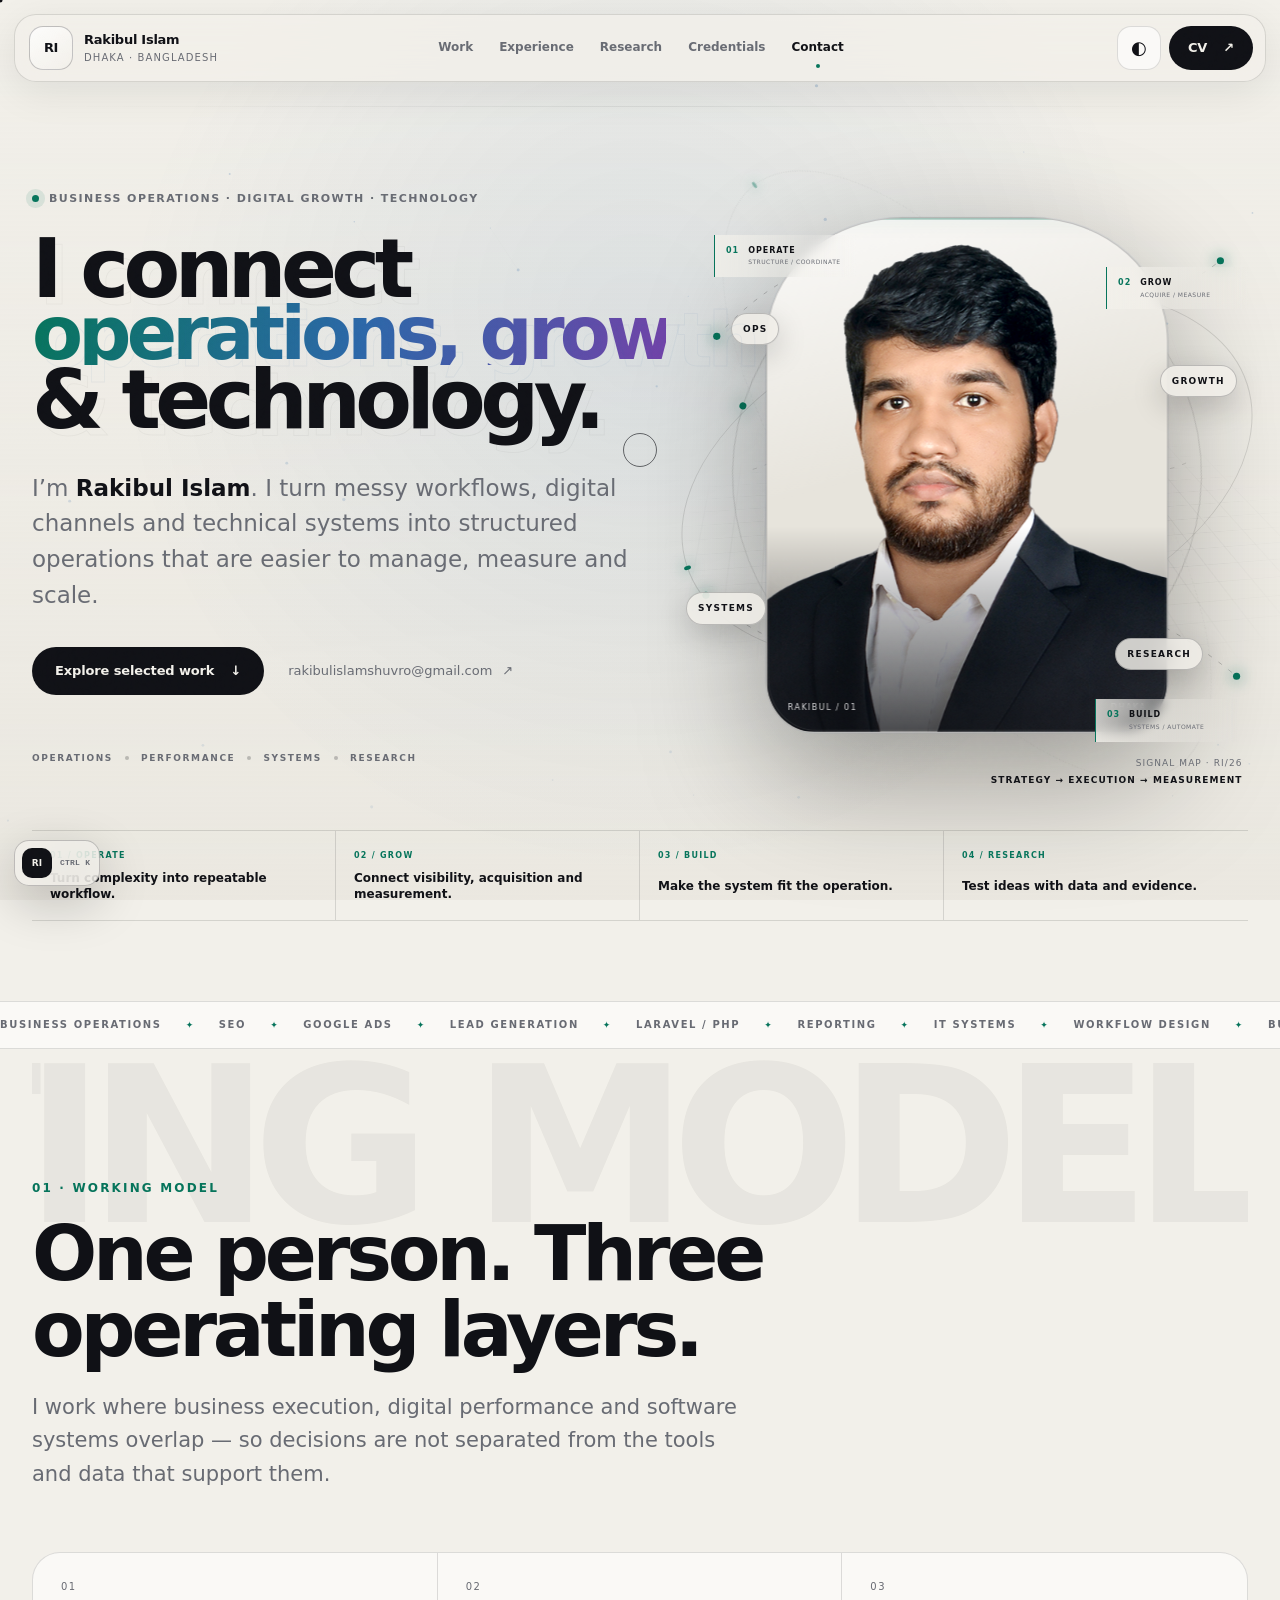
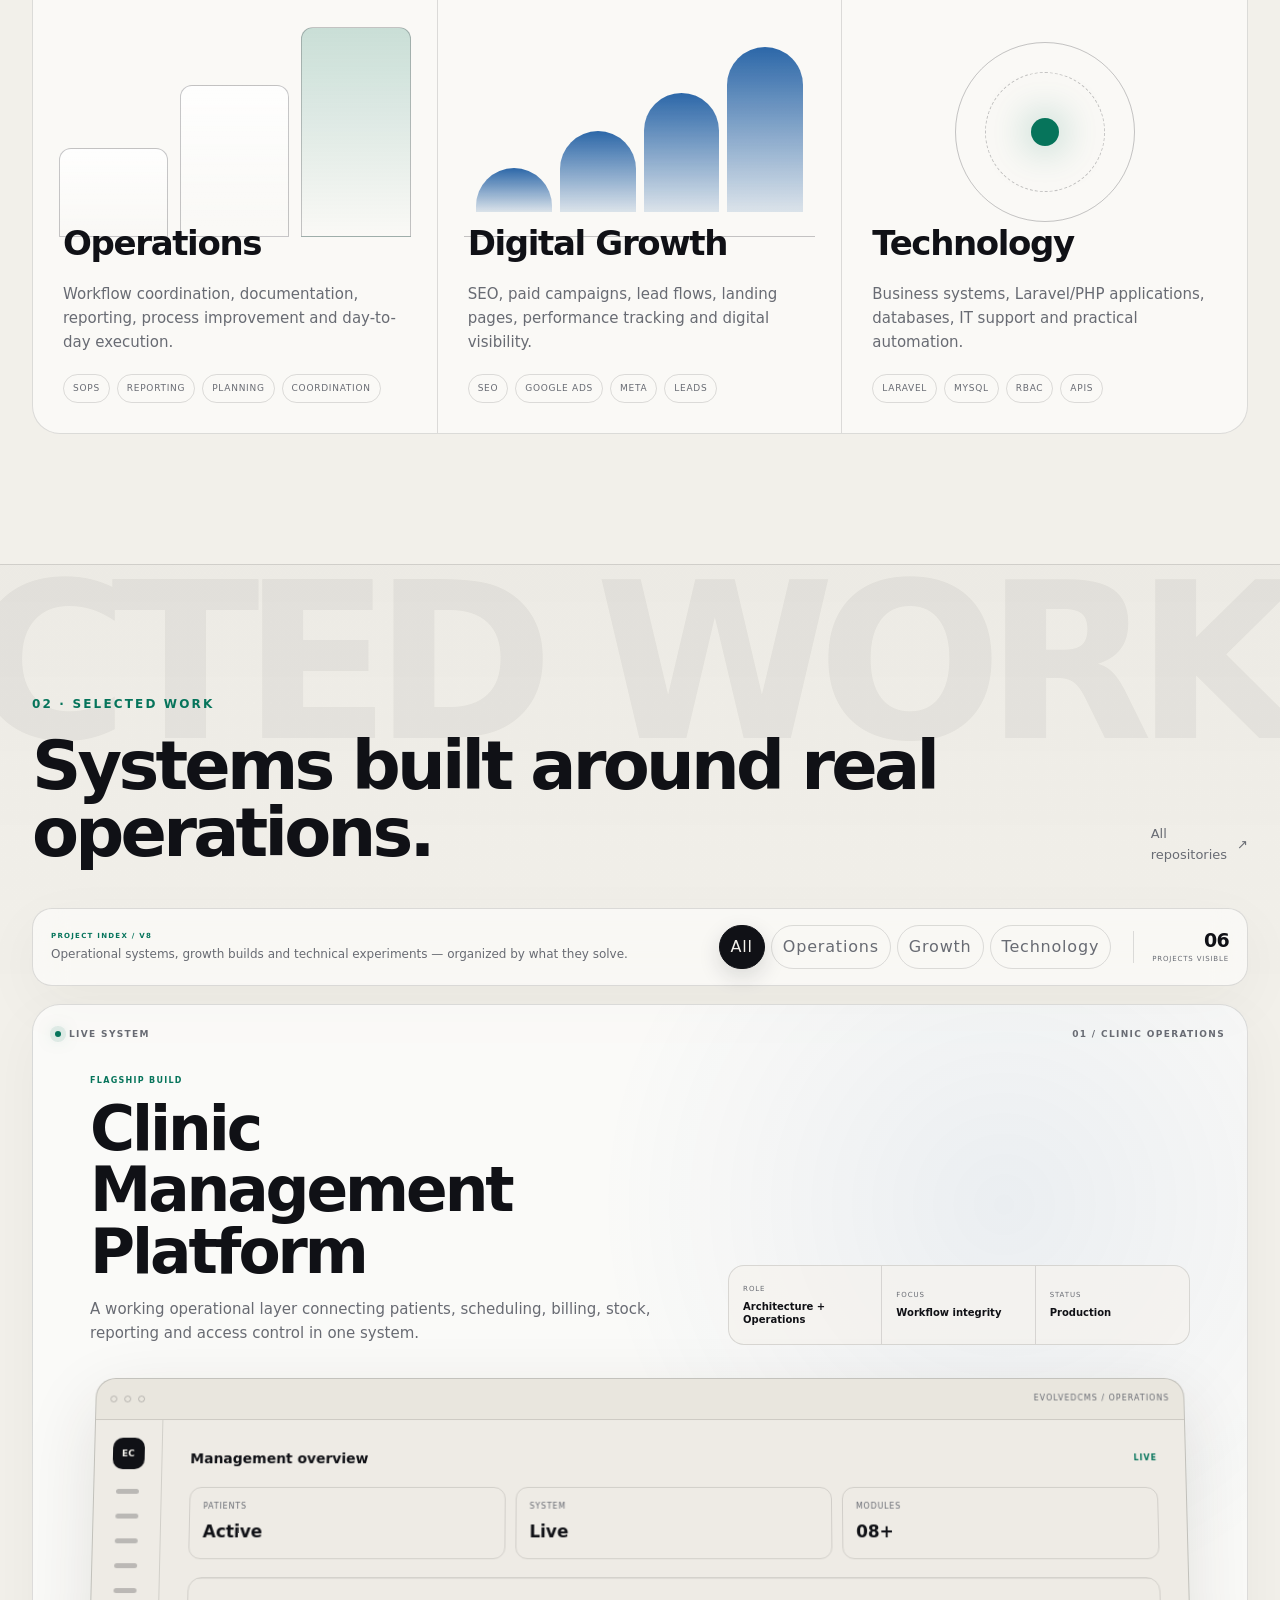
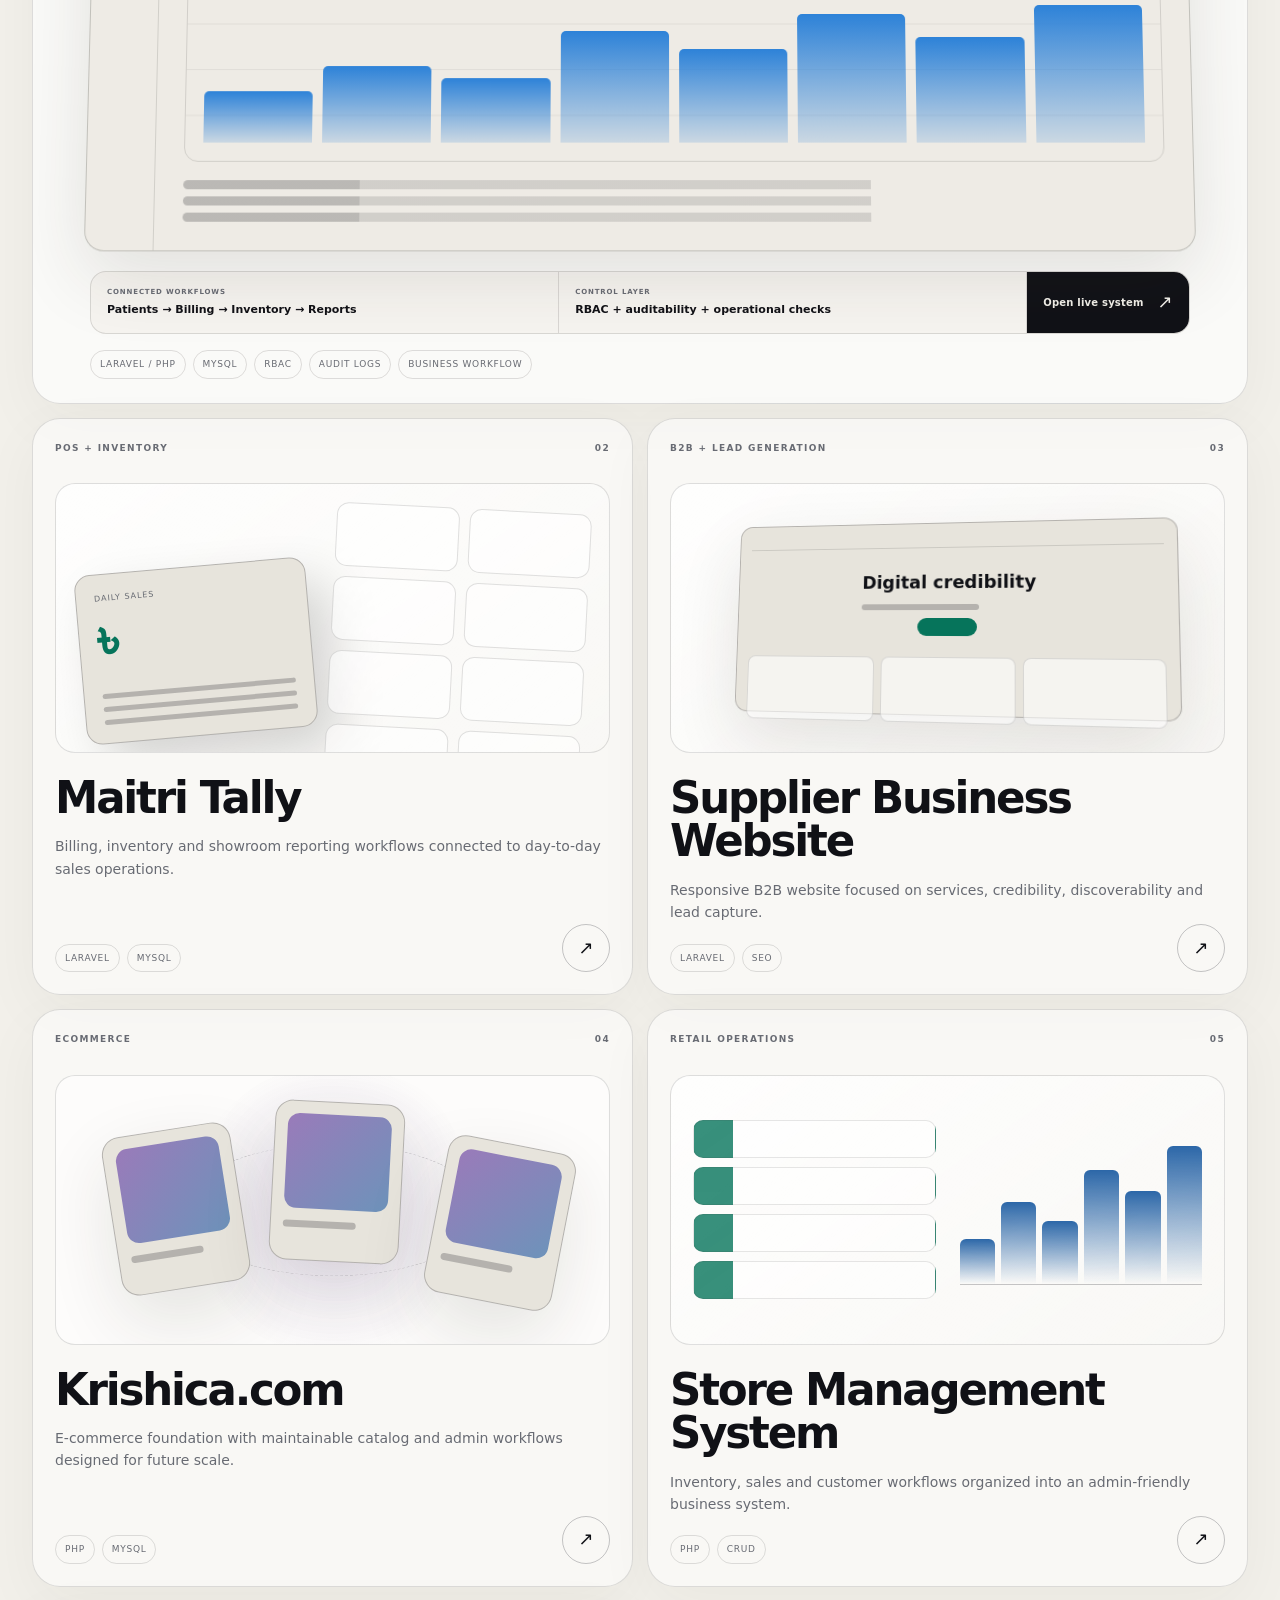
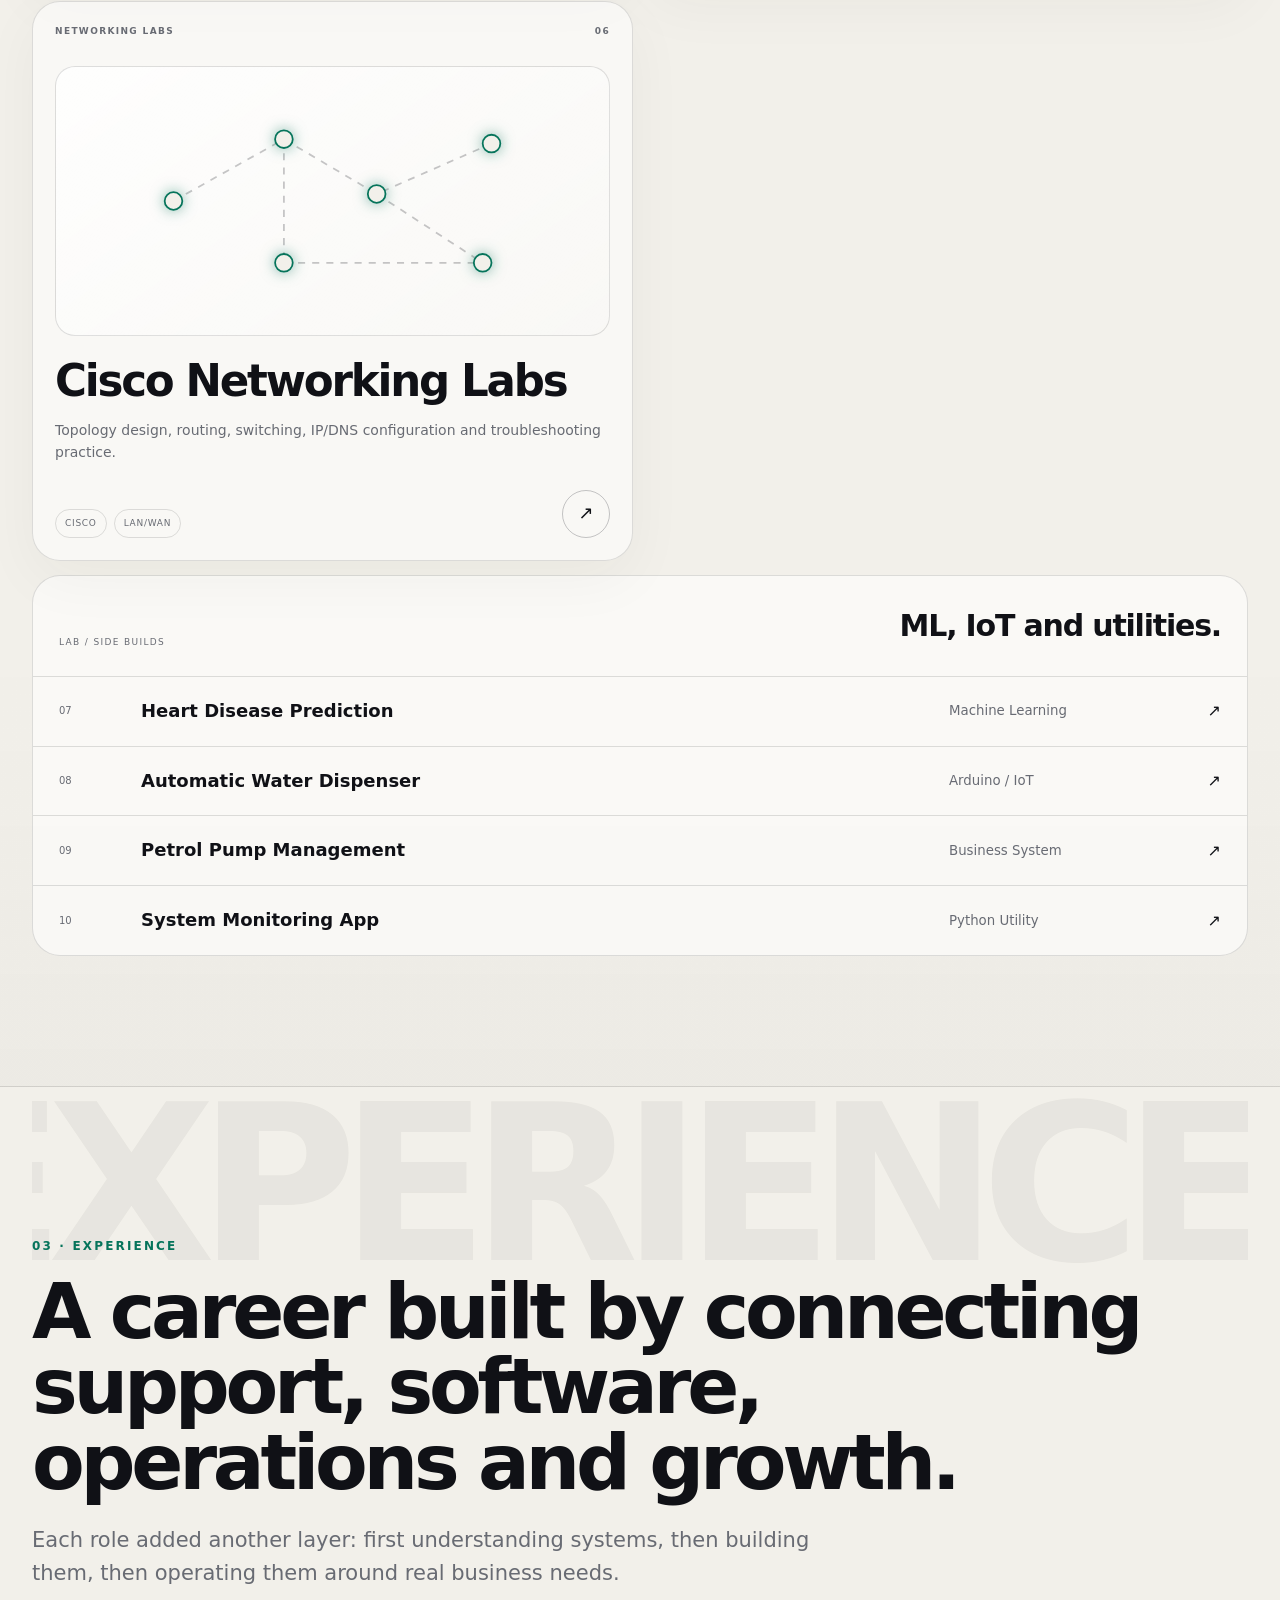
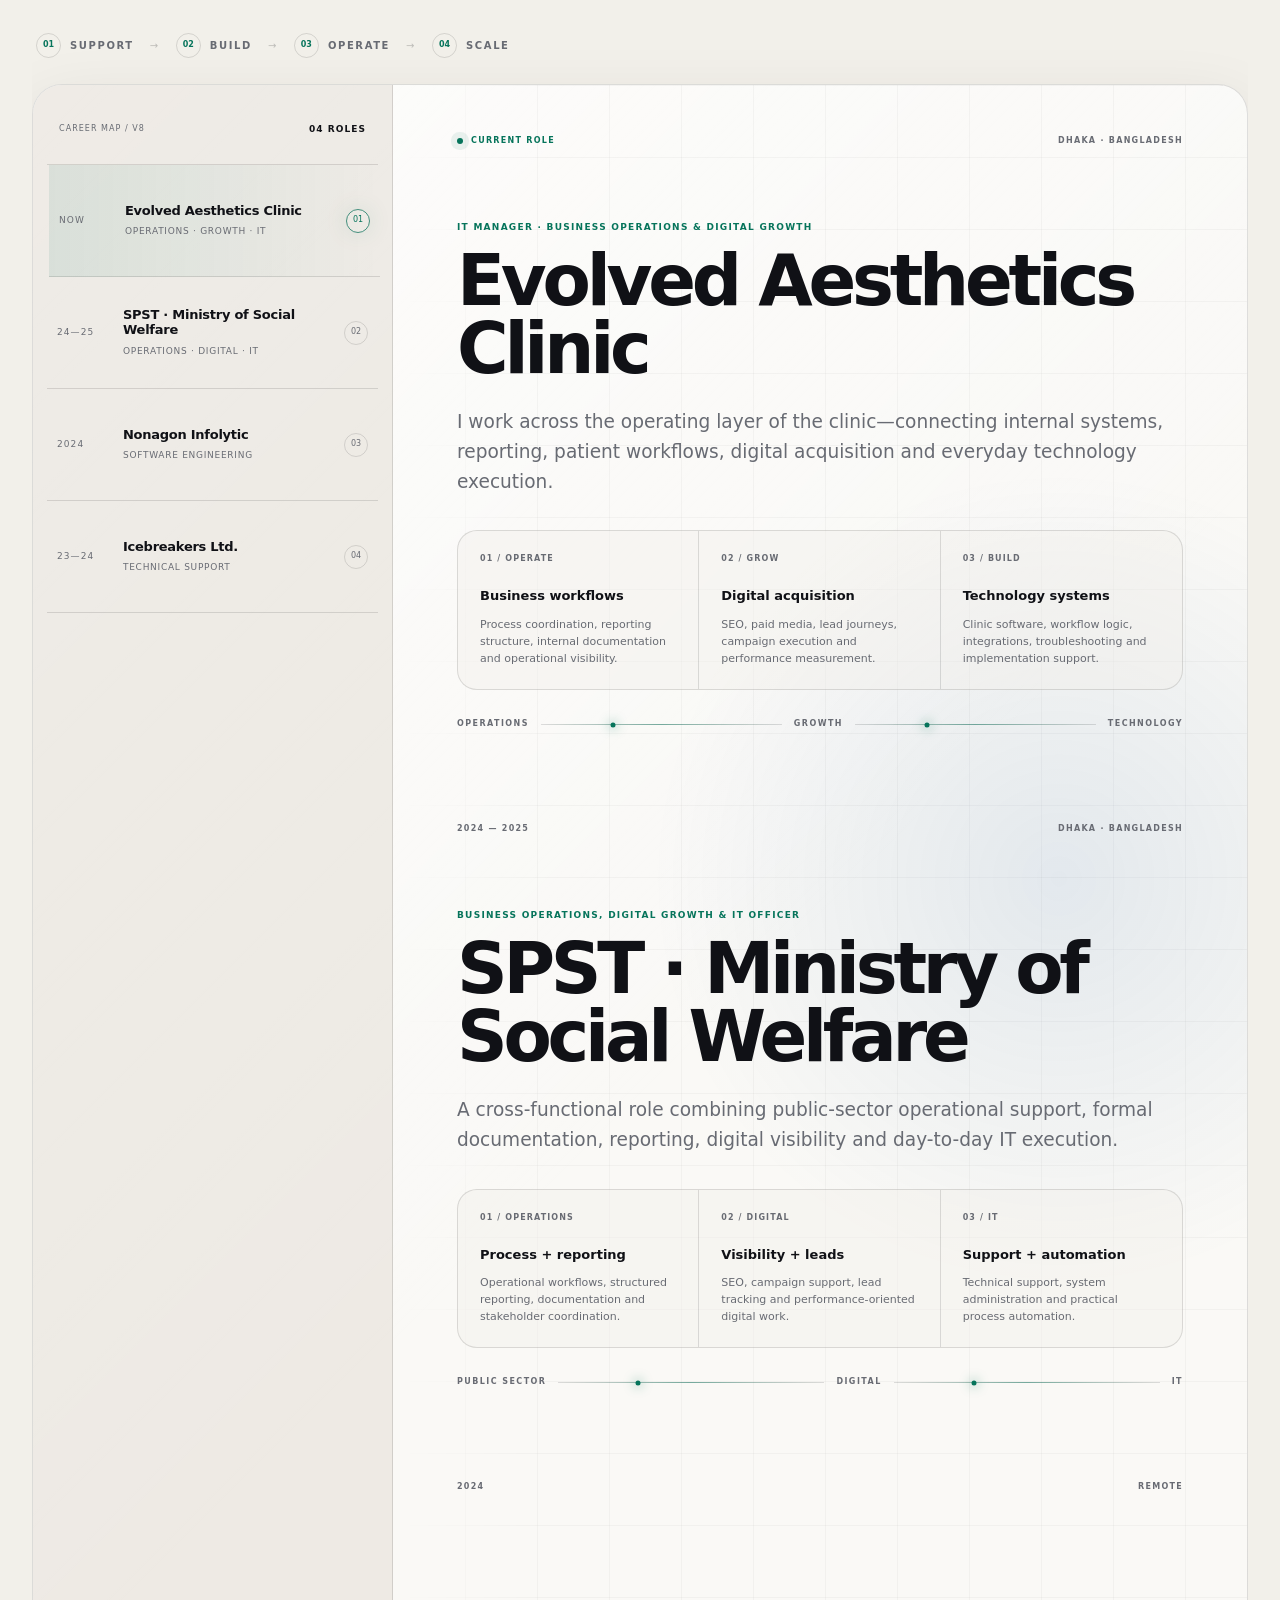
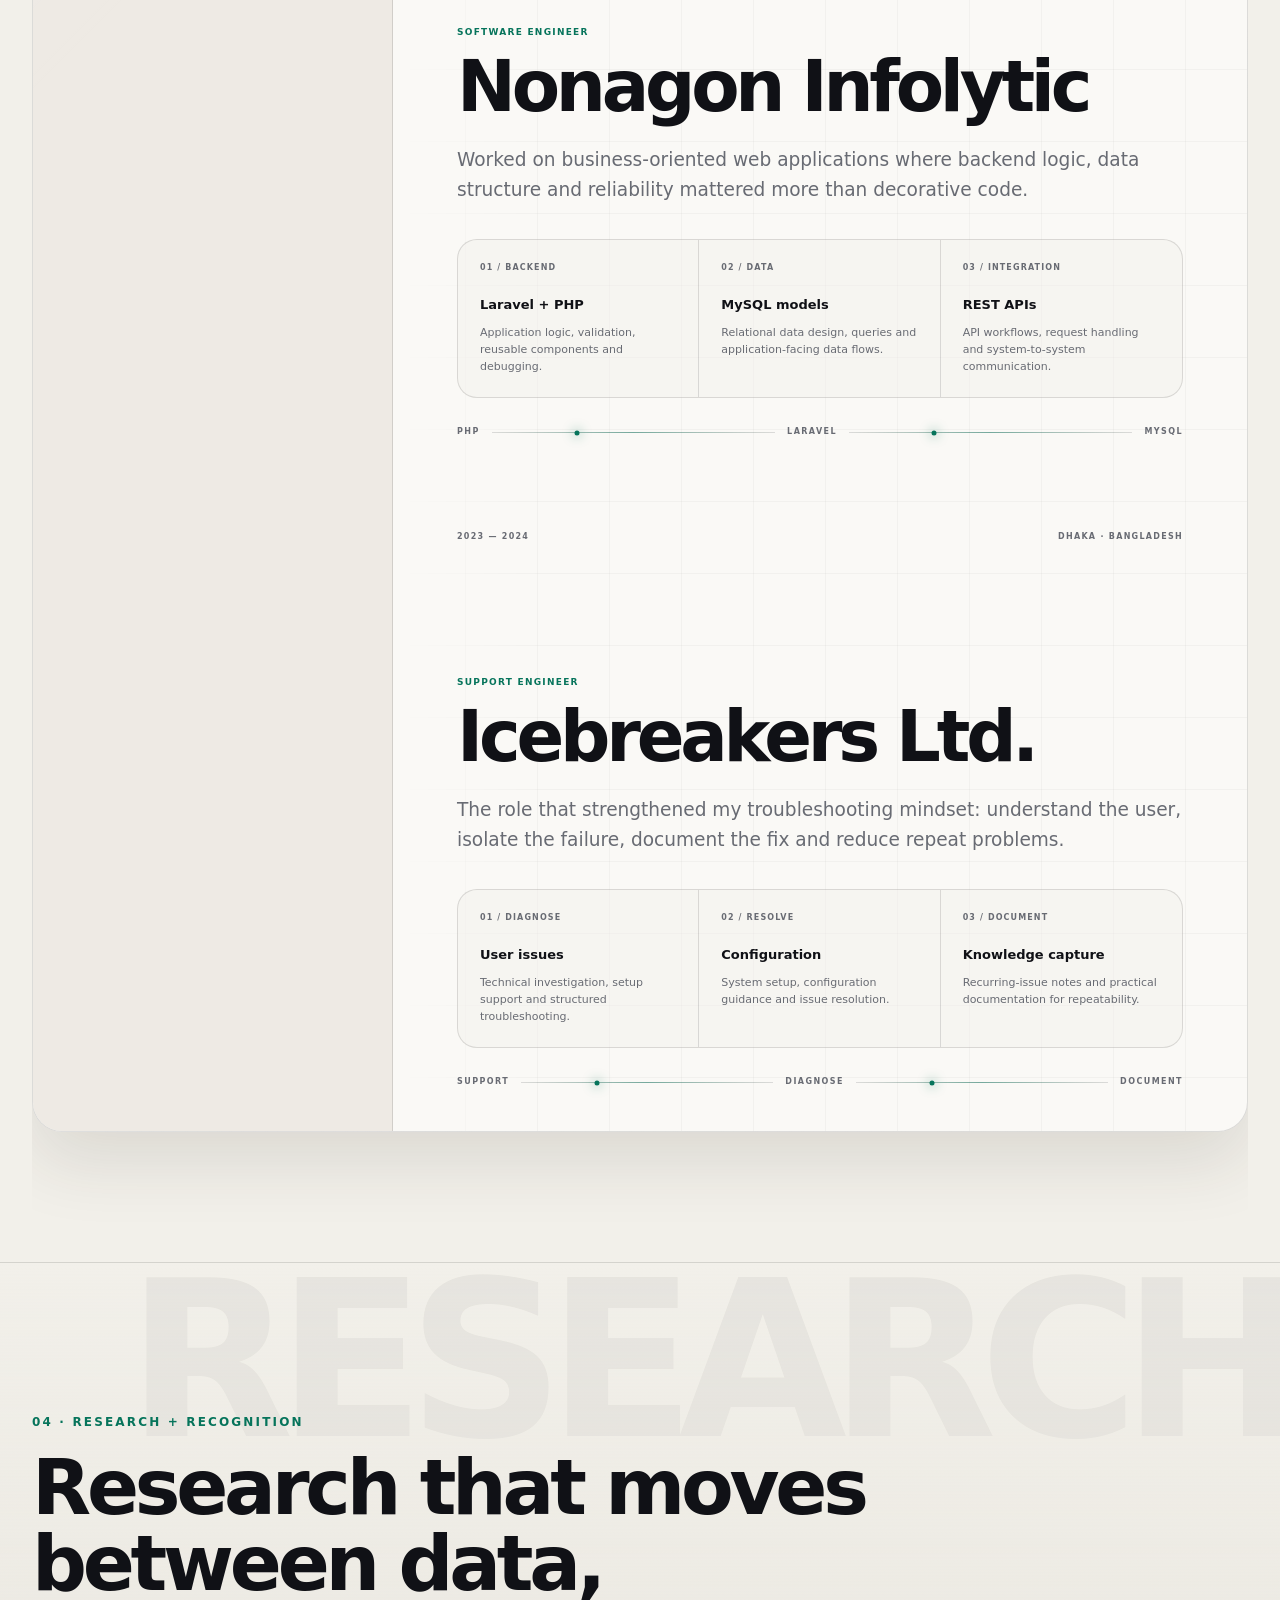
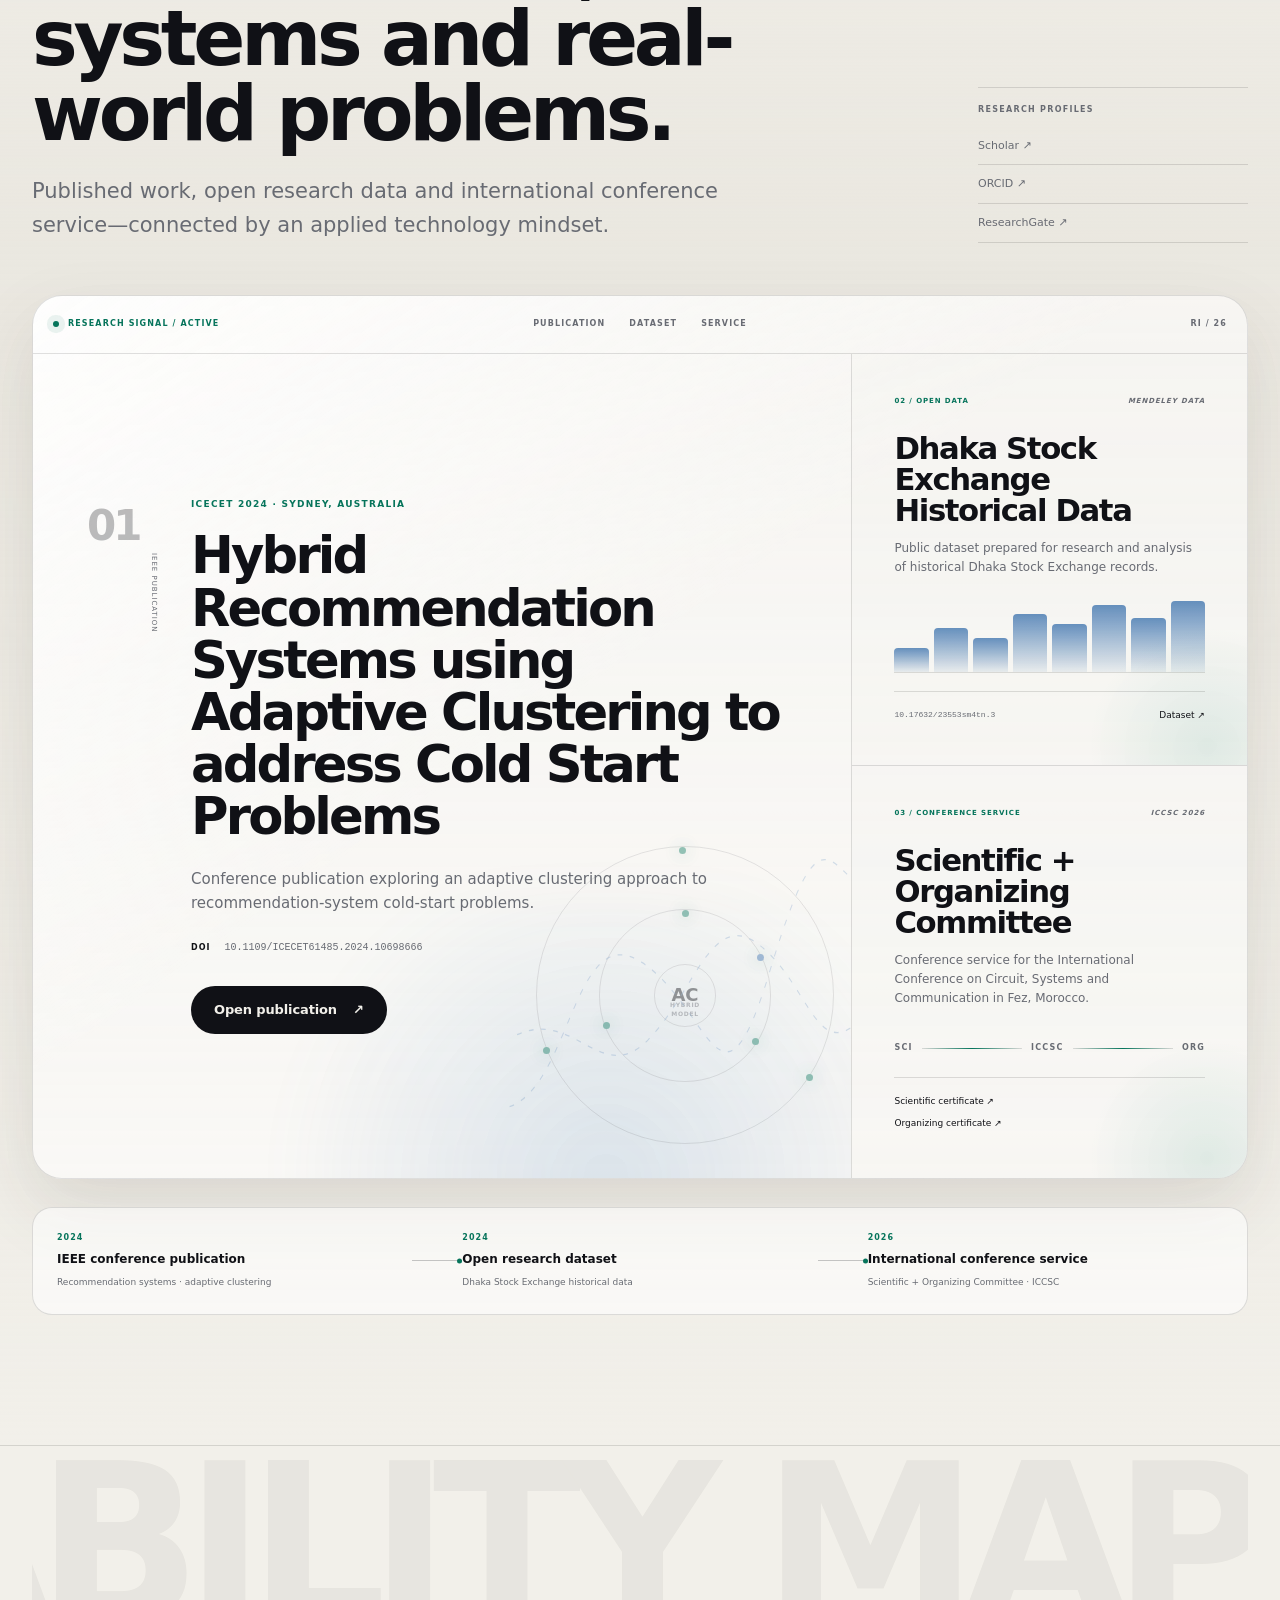
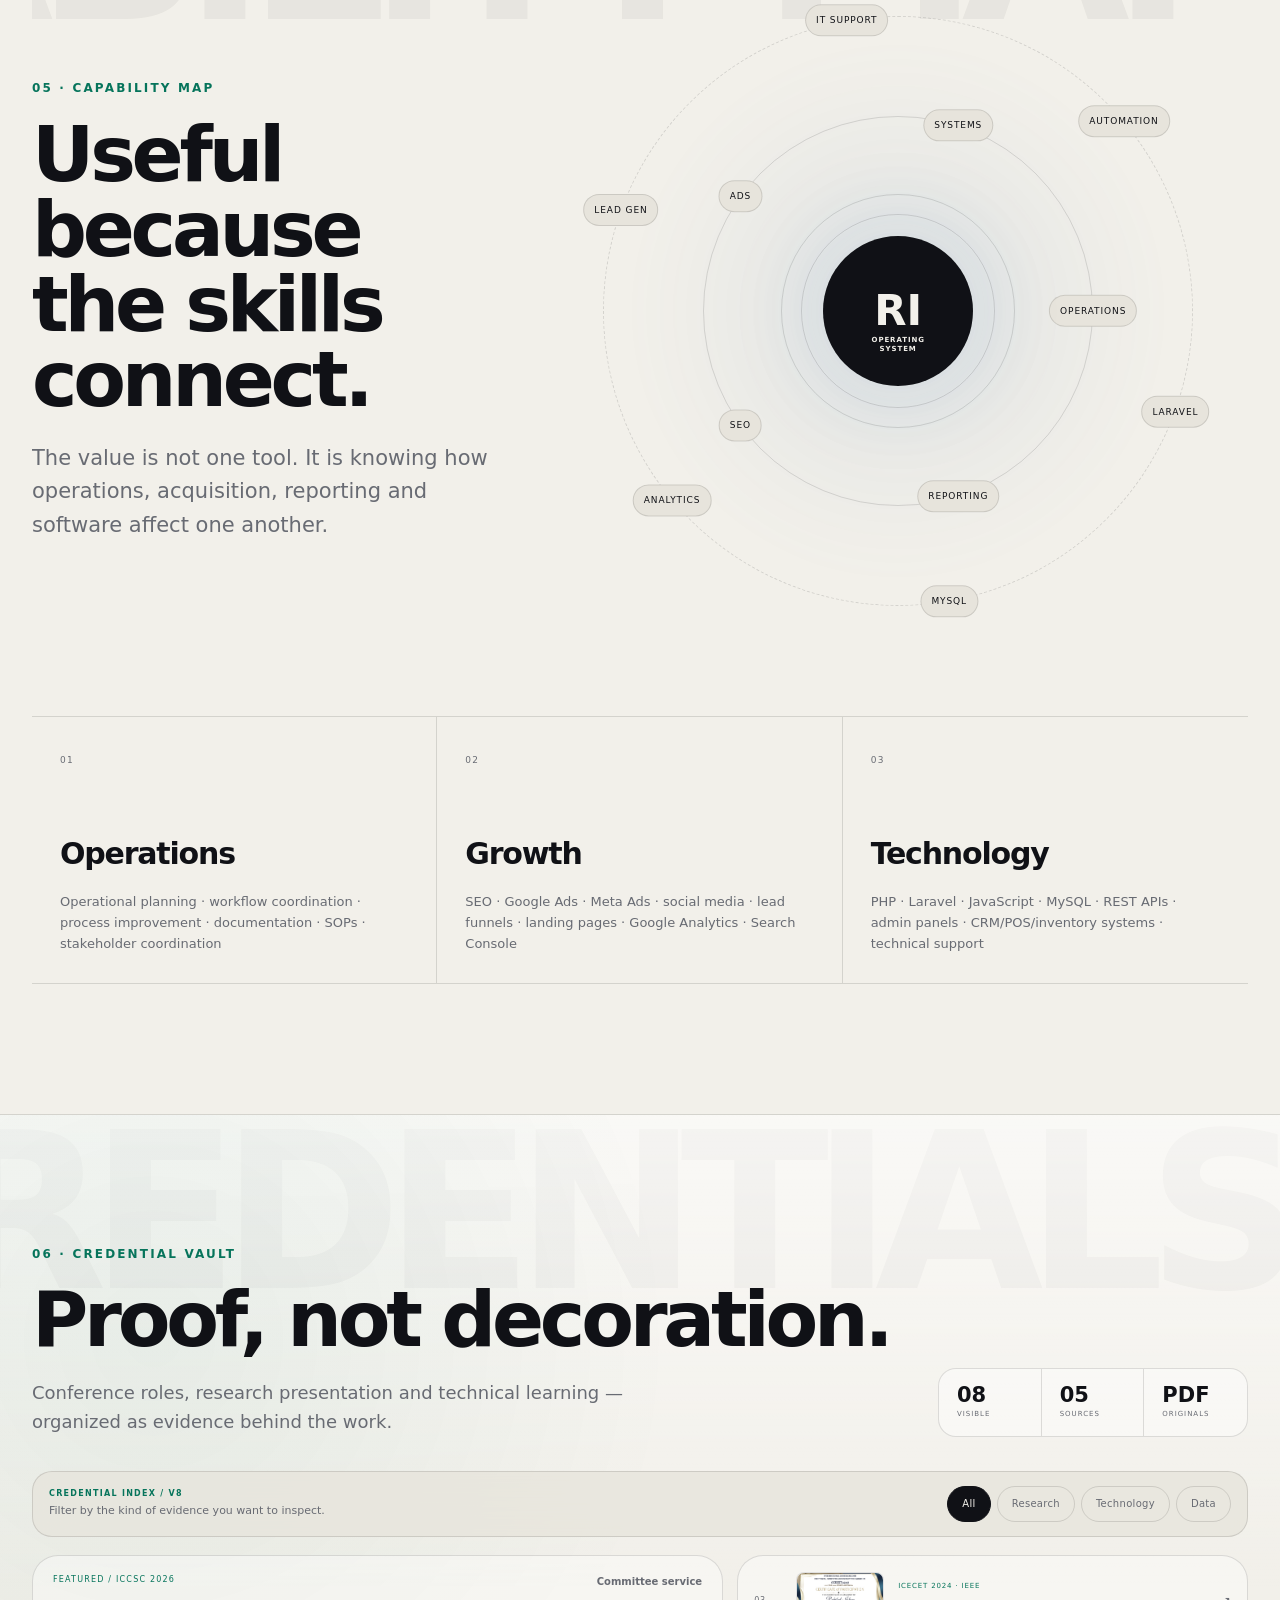
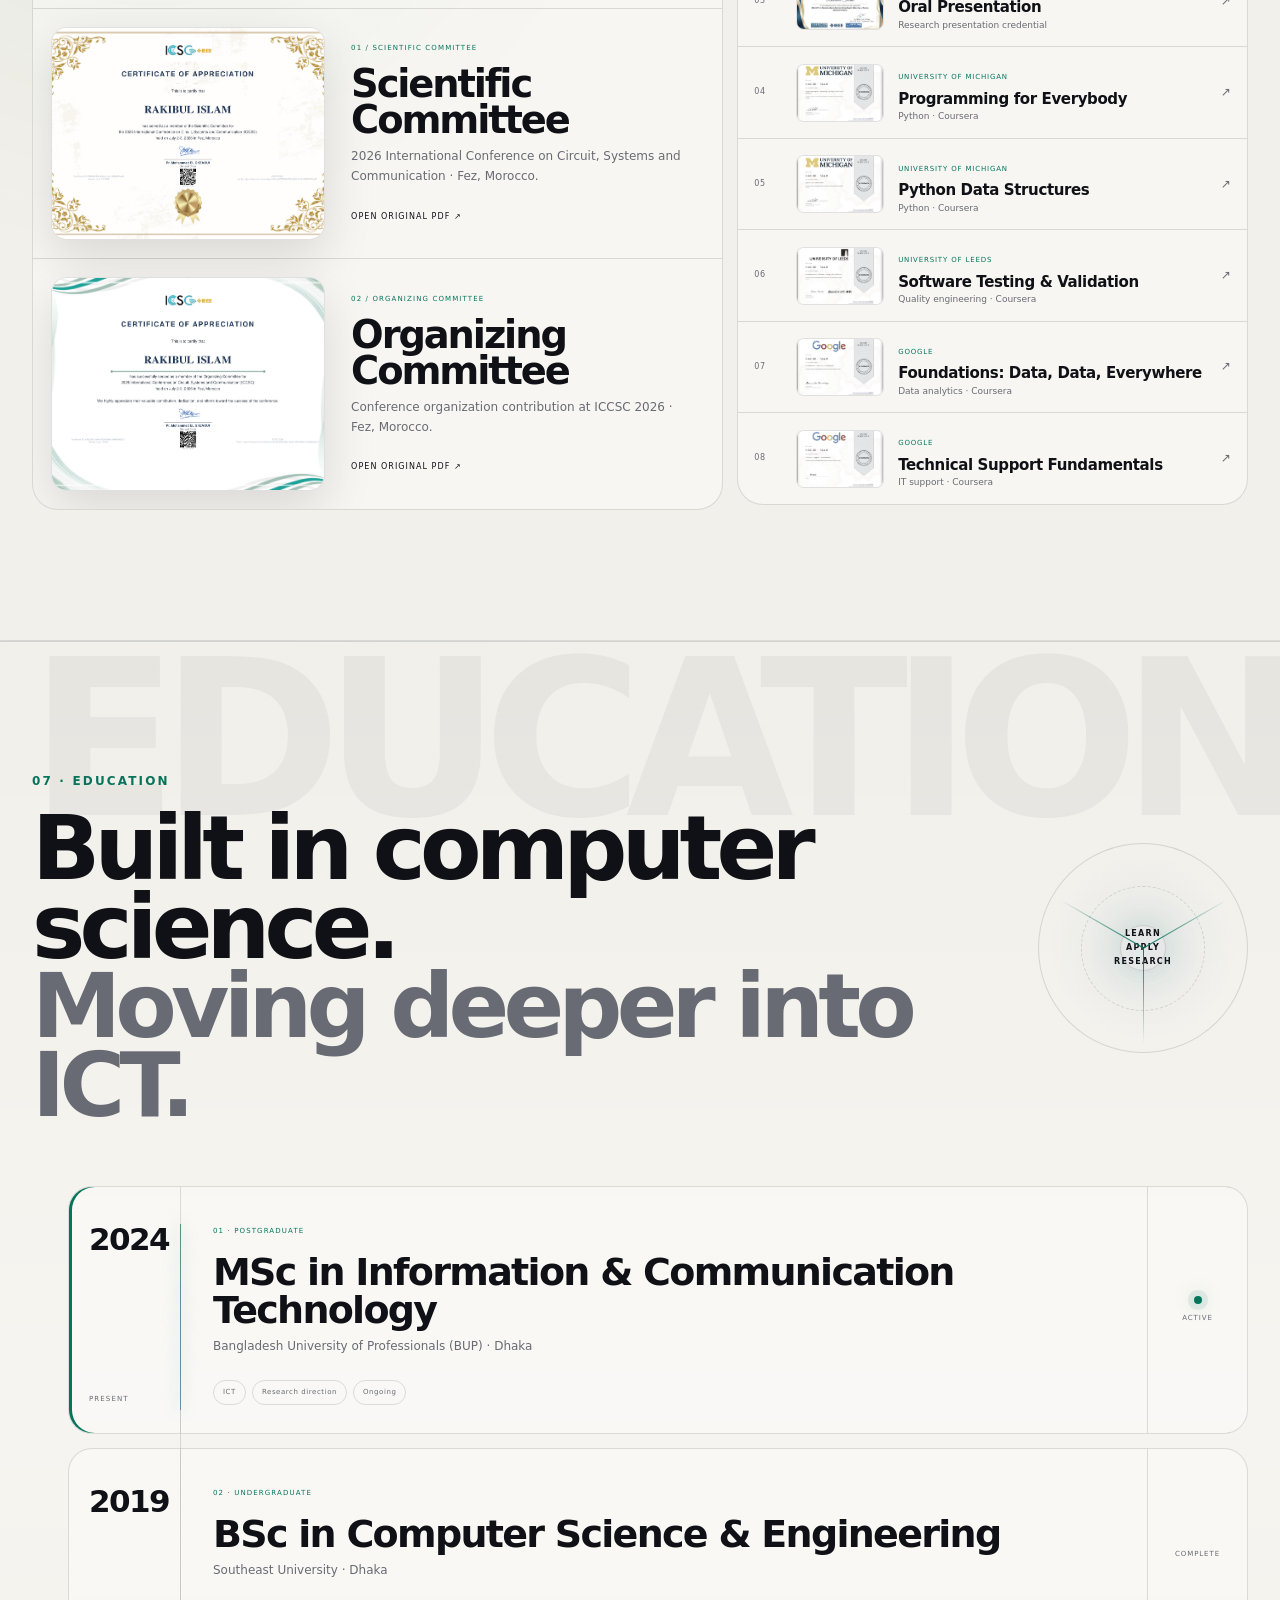
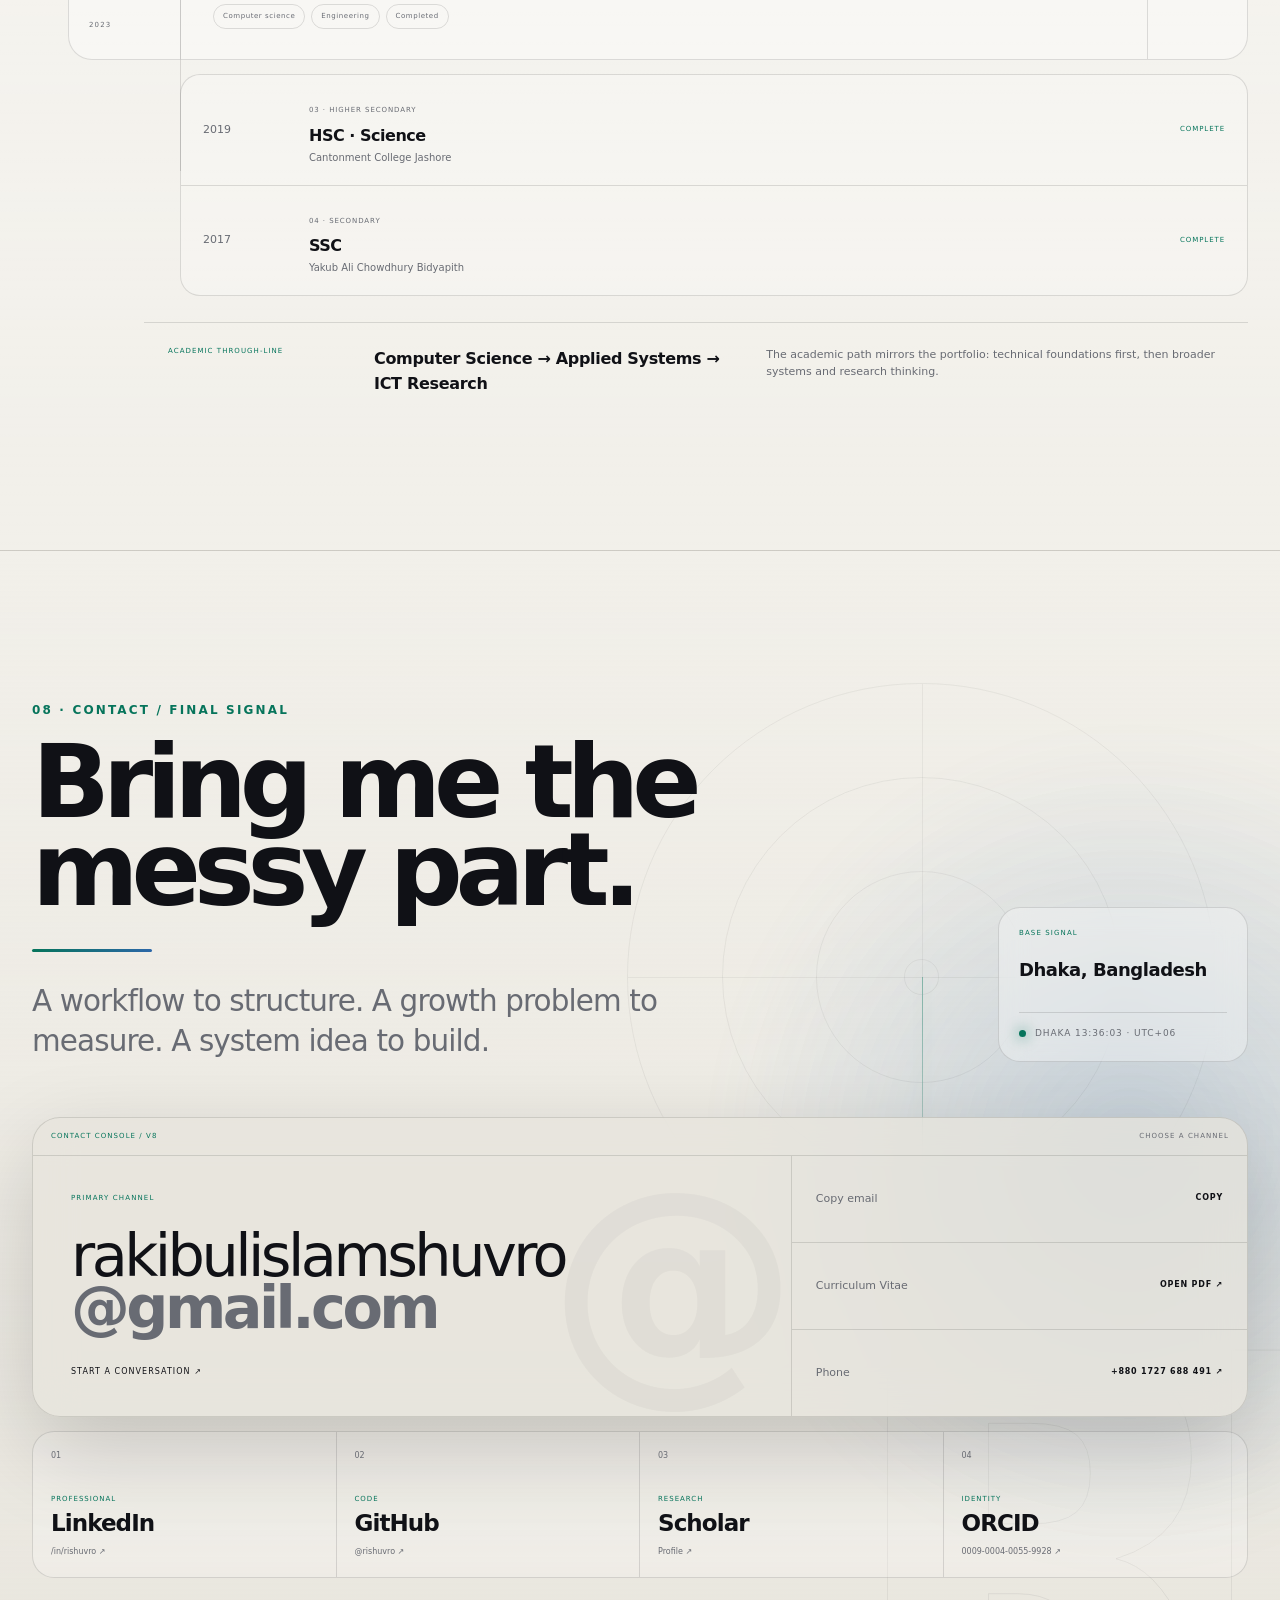
==== commit 2a85d67a: "-" ====
--- a/index.html
+++ b/index.html
@@ -10,22 +10,22 @@
   <meta name="description" content="Portfolio of Rakibul Islam — business operations, digital growth, IT systems, Laravel/PHP products, research and applied technology." />
   <meta name="author" content="Rakibul Islam" />
   <meta name="application-name" content="Rakibul Islam Portfolio" />
-  <meta name="generator" content="Custom static portfolio · V7" />
+  <meta name="generator" content="Custom static portfolio · V8" />
   <meta name="robots" content="index,follow" />
   <link rel="canonical" href="https://rishuvro.github.io/" />
-  <link rel="icon" href="assets/favicon.svg?v=7.0.0" type="image/svg+xml" />
+  <link rel="icon" href="assets/favicon.svg?v=8.0.0" type="image/svg+xml" />
 
   <meta property="og:type" content="website" />
   <meta property="og:url" content="https://rishuvro.github.io/" />
   <meta property="og:title" content="Rakibul Islam — Operations × Growth × Technology" />
   <meta property="og:description" content="I connect business operations, digital growth and technology to build systems that perform." />
-  <meta property="og:image" content="https://rishuvro.github.io/assets/social-card.png?v=7.0.0" />
+  <meta property="og:image" content="https://rishuvro.github.io/assets/social-card.png?v=8.0.0" />
   <meta property="og:image:width" content="1200" />
   <meta property="og:image:height" content="630" />
   <meta name="twitter:card" content="summary_large_image" />
   <meta name="twitter:title" content="Rakibul Islam — Operations × Growth × Technology" />
   <meta name="twitter:description" content="Business Operations × Digital Growth × Technology" />
-  <meta name="twitter:image" content="https://rishuvro.github.io/assets/social-card.png?v=7.0.0" />
+  <meta name="twitter:image" content="https://rishuvro.github.io/assets/social-card.png?v=8.0.0" />
 
   <link rel="preload" href="assets/profile-cutout.png" as="image" />
   <script>
@@ -37,7 +37,7 @@
       } catch (_) {}
     })();
   </script>
-  <link rel="stylesheet" href="styles.css?v=7.0.0" />
+  <link rel="stylesheet" href="styles.css?v=8.0.0" />
 
   <script type="application/ld+json">
   {
@@ -67,7 +67,7 @@
       <div class="boot-mark"><span>R</span><span>I</span></div>
       <div class="boot-copy"><strong>RAKIBUL ISLAM</strong><span>OPERATIONS × GROWTH × TECHNOLOGY</span></div>
       <div class="boot-meter"><i></i></div>
-      <div class="boot-status"><span>PORTFOLIO / V7</span><span>SYSTEM READY</span></div>
+      <div class="boot-status"><span>PORTFOLIO / V8</span><span>SYSTEM READY</span></div>
     </div>
   </div>
   <div class="scroll-progress" aria-hidden="true"><span id="scroll-progress-bar"></span></div>
@@ -77,6 +77,52 @@
   <div class="cursor-ring" aria-hidden="true"></div>
   <div class="cursor-label" aria-hidden="true">VIEW</div>
 
+  <div class="command-palette" id="command-palette" hidden aria-hidden="true">
+    <button class="command-backdrop" type="button" data-command-close aria-label="Close command palette"></button>
+    <section class="command-panel" role="dialog" aria-modal="true" aria-labelledby="command-title">
+      <div class="command-panel-head">
+        <div><span>RI / COMMAND LAYER</span><strong id="command-title">Jump anywhere.</strong></div>
+        <button class="command-close" type="button" data-command-close aria-label="Close command palette">ESC</button>
+      </div>
+      <label class="command-search">
+        <span aria-hidden="true">⌕</span>
+        <input id="command-input" type="search" autocomplete="off" spellcheck="false" placeholder="Search sections, projects, profiles or actions…" aria-label="Search portfolio commands" />
+        <kbd>↵</kbd>
+      </label>
+      <div class="command-meta"><span>PORTFOLIO CONTROL / V8</span><em id="command-result-count">15 COMMANDS</em></div>
+      <div class="command-results" id="command-results" role="listbox" aria-label="Portfolio commands">
+        <div class="command-group" data-command-group>
+          <p>NAVIGATE</p>
+          <button class="command-item" type="button" data-search="home overview hero start top rakibul" data-command="hash" data-target="#top"><span><i>00</i><b>Overview</b><small>Hero / identity signal</small></span><em>HOME</em></button>
+          <button class="command-item" type="button" data-search="model approach operations growth technology working model" data-command="hash" data-target="#approach"><span><i>01</i><b>Operating model</b><small>Operations × Growth × Technology</small></span><em>SECTION</em></button>
+          <button class="command-item" type="button" data-search="work projects portfolio evolved cms clinic maitri tally krishica cisco" data-command="hash" data-target="#work"><span><i>02</i><b>Selected work</b><small>Systems and production builds</small></span><em>SECTION</em></button>
+          <button class="command-item" type="button" data-search="experience career jobs roles work history" data-command="hash" data-target="#experience"><span><i>03</i><b>Experience</b><small>Career map and operating roles</small></span><em>SECTION</em></button>
+          <button class="command-item" type="button" data-search="research ieee publication dataset stock exchange adaptive clustering" data-command="hash" data-target="#research"><span><i>04</i><b>Research</b><small>Publications, data and conference work</small></span><em>SECTION</em></button>
+          <button class="command-item" type="button" data-search="credentials certificates certificate coursera ieee iccsc google" data-command="hash" data-target="#credentials"><span><i>05</i><b>Credentials</b><small>Verified evidence and certificates</small></span><em>SECTION</em></button>
+          <button class="command-item" type="button" data-search="education university bup southeast cse ict masters" data-command="hash" data-target="#education"><span><i>06</i><b>Education</b><small>Computer science → ICT</small></span><em>SECTION</em></button>
+          <button class="command-item" type="button" data-search="contact email phone linkedin connect" data-command="hash" data-target="#contact"><span><i>07</i><b>Contact</b><small>Start a conversation</small></span><em>SECTION</em></button>
+        </div>
+        <div class="command-group" data-command-group>
+          <p>OPEN</p>
+          <button class="command-item" type="button" data-search="cv resume curriculum vitae pdf" data-command="url" data-target="assets/rakibul-islam-cv.pdf"><span><i>↗</i><b>Curriculum Vitae</b><small>Open PDF</small></span><em>DOCUMENT</em></button>
+          <button class="command-item" type="button" data-search="github code repositories profile" data-command="url" data-target="https://github.com/rishuvro"><span><i>↗</i><b>GitHub</b><small>@rishuvro</small></span><em>PROFILE</em></button>
+          <button class="command-item" type="button" data-search="linkedin professional profile network" data-command="url" data-target="https://www.linkedin.com/in/rishuvro"><span><i>↗</i><b>LinkedIn</b><small>/in/rishuvro</small></span><em>PROFILE</em></button>
+          <button class="command-item" type="button" data-search="scholar google research citations publications" data-command="url" data-target="https://scholar.google.com/citations?user=8-ZX2LYAAAAJ&hl=en"><span><i>↗</i><b>Google Scholar</b><small>Research profile</small></span><em>PROFILE</em></button>
+        </div>
+        <div class="command-group" data-command-group>
+          <p>ACTIONS</p>
+          <button class="command-item" type="button" data-search="theme light dark mode color" data-command="theme"><span><i>◐</i><b>Toggle appearance</b><small>Switch dark / light mode</small></span><em>ACTION</em></button>
+          <button class="command-item" type="button" data-search="copy email address contact clipboard" data-command="copy" data-target="rakibulislamshuvro@gmail.com"><span><i>+</i><b>Copy email</b><small>rakibulislamshuvro@gmail.com</small></span><em>ACTION</em></button>
+          <button class="command-item" type="button" data-search="email mail message contact write" data-command="mail" data-target="mailto:rakibulislamshuvro@gmail.com"><span><i>↗</i><b>Compose email</b><small>Open your mail client</small></span><em>ACTION</em></button>
+        </div>
+        <div class="command-empty" id="command-empty" hidden><strong>NO MATCH</strong><span>Try work, research, CV, GitHub or contact.</span></div>
+      </div>
+      <div class="command-panel-foot"><span><kbd>↑</kbd><kbd>↓</kbd> move</span><span><kbd>↵</kbd> open</span><span><kbd>esc</kbd> close</span><strong>CTRL / ⌘ + K</strong></div>
+    </section>
+  </div>
+  <button class="command-fab" id="command-fab" type="button" aria-haspopup="dialog" aria-controls="command-palette"><span>RI</span><b>⌘K</b></button>
+  <div class="system-toast" id="system-toast" role="status" aria-live="polite"></div>
+
   <header class="site-header" id="top">
     <a class="brand magnetic" href="#top" aria-label="Rakibul Islam — home">
       <span class="brand-mark">RI</span>
@@ -92,6 +138,9 @@
     </nav>
 
     <div class="header-actions">
+      <button class="command-trigger magnetic" id="command-trigger" type="button" aria-haspopup="dialog" aria-controls="command-palette" aria-label="Open command palette">
+        <span>COMMAND</span><kbd>⌘K</kbd>
+      </button>
       <button class="icon-button magnetic" id="theme-toggle" type="button" aria-label="Toggle color theme">
         <span class="theme-icon" aria-hidden="true">◐</span>
       </button>
@@ -232,7 +281,7 @@
 
         <div class="work-command reveal" aria-label="Selected work controls">
           <div class="work-command-copy">
-            <span class="work-command-label">PROJECT INDEX / V5</span>
+            <span class="work-command-label">PROJECT INDEX / V8</span>
             <p>Operational systems, growth builds and technical experiments — organized by what they solve.</p>
           </div>
           <div class="work-filters" role="group" aria-label="Filter projects">
@@ -357,7 +406,7 @@
 
       <div class="career-console reveal" id="career-console">
         <aside class="career-index" aria-label="Experience roles">
-          <div class="career-index-head"><span>CAREER MAP / V6</span><strong>04 ROLES</strong></div>
+          <div class="career-index-head"><span>CAREER MAP / V8</span><strong>04 ROLES</strong></div>
           <button class="career-tab is-active" type="button" data-career="evolved" aria-selected="true">
             <span class="career-tab-year">NOW</span><span class="career-tab-copy"><strong>Evolved Aesthetics Clinic</strong><small>Operations · Growth · IT</small></span><em>01</em>
           </button>
@@ -537,7 +586,7 @@
         </div>
 
         <div class="credential-console reveal" aria-label="Credential filters">
-          <div class="credential-console-copy"><strong>CREDENTIAL INDEX / V7</strong><span>Filter by the kind of evidence you want to inspect.</span></div>
+          <div class="credential-console-copy"><strong>CREDENTIAL INDEX / V8</strong><span>Filter by the kind of evidence you want to inspect.</span></div>
           <div class="credential-filters" role="group" aria-label="Filter credentials">
             <button class="credential-filter is-active" type="button" data-credential-filter="all" aria-pressed="true">All</button>
             <button class="credential-filter" type="button" data-credential-filter="research" aria-pressed="false">Research</button>
@@ -619,7 +668,7 @@
         </div>
 
         <div class="contact-command reveal">
-          <div class="contact-command-head"><span>CONTACT CONSOLE / V7</span><em>CHOOSE A CHANNEL</em></div>
+          <div class="contact-command-head"><span>CONTACT CONSOLE / V8</span><em>CHOOSE A CHANNEL</em></div>
           <div class="contact-command-main">
             <a class="contact-primary-channel cursor-view magnetic" data-cursor-label="EMAIL" href="mailto:rakibulislamshuvro@gmail.com"><small>PRIMARY CHANNEL</small><span>rakibulislamshuvro</span><strong>@gmail.com</strong><em>START A CONVERSATION ↗</em></a>
             <div class="contact-command-actions">
@@ -648,6 +697,6 @@
     <p class="copyright">© <span id="year"></span> Rakibul Islam.</p>
   </footer>
 
-  <script src="app.js?v=7.0.0" defer></script>
+  <script src="app.js?v=8.0.0" defer></script>
 </body>
 </html>
--- a/styles.css
+++ b/styles.css
@@ -748,3 +748,16 @@
 }
 @media(prefers-reduced-motion:reduce){.education-compass i,.contact-radar i{animation:none}}
 [data-credential-category].is-credential-hidden{display:none!important}
+
+/* V8 — global command layer ------------------------------------------------ */
+.command-trigger{height:44px;padding:0 12px;border:1px solid var(--line);border-radius:14px;background:var(--surface);color:var(--muted);display:inline-flex;align-items:center;gap:10px;cursor:pointer;transition:background .2s ease,border-color .2s ease,color .2s ease,transform .2s ease}.command-trigger:hover{background:var(--surface-2);border-color:var(--line-strong);color:var(--text)}.command-trigger>span{font-size:8px;font-weight:800;letter-spacing:.13em}.command-trigger kbd{min-width:31px;padding:3px 6px;border:1px solid var(--line-strong);border-bottom-color:color-mix(in srgb,var(--text) 34%,transparent);border-radius:7px;background:color-mix(in srgb,var(--bg) 62%,transparent);font:700 9px/1.2 ui-monospace,SFMono-Regular,Menlo,monospace;color:var(--text);box-shadow:inset 0 -1px 0 color-mix(in srgb,var(--text) 8%,transparent)}
+.command-palette[hidden]{display:none!important}.command-palette{position:fixed;inset:0;z-index:2600;display:grid;place-items:start center;padding:9vh 18px 28px}.command-backdrop{position:absolute;inset:0;border:0;background:rgba(3,5,8,.7);backdrop-filter:blur(15px) saturate(.82);cursor:default}.command-panel{position:relative;width:min(780px,calc(100vw - 36px));max-height:min(82vh,760px);display:flex;flex-direction:column;border:1px solid var(--line-strong);border-radius:26px;background:color-mix(in srgb,var(--bg-soft) 94%,transparent);box-shadow:0 45px 150px rgba(0,0,0,.52),0 0 0 1px color-mix(in srgb,var(--accent) 4%,transparent);overflow:hidden;transform-origin:50% 10%;animation:commandIn .28s cubic-bezier(.18,.9,.24,1) both}.command-panel:before{content:"";position:absolute;inset:0;pointer-events:none;background:radial-gradient(650px circle at 50% -18%,color-mix(in srgb,var(--accent-2) 12%,transparent),transparent 55%)}@keyframes commandIn{from{opacity:0;transform:translateY(-14px) scale(.975);filter:blur(5px)}to{opacity:1;transform:none;filter:none}}
+.command-panel-head{position:relative;display:flex;justify-content:space-between;align-items:flex-start;gap:20px;padding:22px 22px 16px}.command-panel-head>div{display:grid}.command-panel-head span{font-size:7px;letter-spacing:.18em;color:var(--accent);font-weight:800}.command-panel-head strong{margin-top:5px;font-size:28px;line-height:1;letter-spacing:-.05em}.command-close{border:1px solid var(--line);border-radius:9px;padding:7px 9px;background:var(--surface);color:var(--muted);font:750 8px/1 ui-monospace,SFMono-Regular,Menlo,monospace;letter-spacing:.08em;cursor:pointer}.command-close:hover{color:var(--text);border-color:var(--line-strong)}
+.command-search{position:relative;margin:0 16px 10px;min-height:58px;display:grid;grid-template-columns:auto 1fr auto;align-items:center;gap:12px;padding:0 15px;border:1px solid color-mix(in srgb,var(--accent) 32%,var(--line));border-radius:16px;background:color-mix(in srgb,var(--surface-2) 65%,transparent);box-shadow:0 0 0 4px color-mix(in srgb,var(--accent) 3%,transparent)}.command-search>span{font-size:24px;color:var(--accent);transform:translateY(-1px)}.command-search input{width:100%;border:0;outline:0;background:transparent;color:var(--text);font:600 15px/1.4 Inter,ui-sans-serif,system-ui,sans-serif}.command-search input::placeholder{color:color-mix(in srgb,var(--muted) 72%,transparent)}.command-search kbd{color:var(--muted);font:700 10px/1 ui-monospace,SFMono-Regular,Menlo,monospace}
+.command-meta{position:relative;display:flex;justify-content:space-between;gap:20px;padding:3px 20px 9px;color:var(--muted);font-size:7px;letter-spacing:.15em}.command-meta span{color:var(--accent)}.command-meta em{font-style:normal}.command-results{position:relative;overflow:auto;padding:0 10px 12px;scrollbar-width:thin;scrollbar-color:var(--line-strong) transparent}.command-group>p{margin:10px 10px 6px;color:var(--muted);font-size:7px;font-weight:800;letter-spacing:.17em}.command-group[hidden]{display:none!important}.command-item{width:100%;min-height:58px;padding:9px 11px;border:1px solid transparent;border-radius:13px;background:transparent;color:inherit;display:grid;grid-template-columns:1fr auto;align-items:center;gap:20px;text-align:left;cursor:pointer;transition:background .12s ease,border-color .12s ease,transform .12s ease}.command-item>span{display:grid;grid-template-columns:30px auto 1fr;align-items:baseline;gap:9px;min-width:0}.command-item i{font-style:normal;color:var(--accent);font:760 8px/1 ui-monospace,SFMono-Regular,Menlo,monospace}.command-item b{font-size:13px;letter-spacing:-.02em}.command-item small{min-width:0;color:var(--muted);font-size:10px;white-space:nowrap;overflow:hidden;text-overflow:ellipsis}.command-item>em{font-style:normal;color:var(--muted);font-size:7px;letter-spacing:.13em}.command-item:hover,.command-item.is-command-active{background:var(--surface-2);border-color:var(--line);transform:translateX(2px)}.command-item.is-command-active{border-color:color-mix(in srgb,var(--accent) 34%,var(--line))}.command-item[hidden]{display:none!important}.command-empty{margin:28px 10px 35px;text-align:center;color:var(--muted)}.command-empty strong{display:block;color:var(--text);font-size:17px;letter-spacing:-.03em}.command-empty span{display:block;margin-top:4px;font-size:10px}.command-panel-foot{position:relative;display:flex;align-items:center;gap:16px;padding:11px 18px;border-top:1px solid var(--line);background:color-mix(in srgb,var(--bg) 52%,transparent);color:var(--muted);font-size:8px}.command-panel-foot span{display:flex;align-items:center;gap:4px}.command-panel-foot kbd{padding:3px 5px;border:1px solid var(--line);border-radius:5px;background:var(--surface);font:700 8px/1 ui-monospace,SFMono-Regular,Menlo,monospace}.command-panel-foot strong{margin-left:auto;color:var(--accent);font-size:7px;letter-spacing:.12em}
+body.command-open{overflow:hidden}.command-fab{display:none;position:fixed;z-index:850;left:14px;bottom:14px;height:46px;padding:0 9px 0 7px;border:1px solid var(--line-strong);border-radius:15px;background:var(--header);backdrop-filter:blur(18px);color:var(--text);align-items:center;gap:8px;box-shadow:0 16px 50px rgba(0,0,0,.22);cursor:pointer}.command-fab span{display:grid;place-items:center;width:30px;height:30px;border-radius:10px;background:var(--text);color:var(--bg);font-size:9px;font-weight:850}.command-fab b{font:750 8px/1 ui-monospace,SFMono-Regular,Menlo,monospace;letter-spacing:.03em;color:var(--muted)}
+.system-toast{position:fixed;z-index:2700;left:50%;bottom:28px;transform:translate(-50%,18px);padding:10px 15px;border:1px solid var(--line-strong);border-radius:999px;background:color-mix(in srgb,var(--bg-soft) 94%,transparent);backdrop-filter:blur(18px);color:var(--text);box-shadow:0 18px 50px rgba(0,0,0,.24);font-size:9px;font-weight:750;letter-spacing:.08em;opacity:0;pointer-events:none;transition:opacity .22s ease,transform .22s ease}.system-toast.is-visible{opacity:1;transform:translate(-50%,0)}
+html[data-theme="light"] .command-backdrop{background:rgba(31,31,27,.38)}html[data-theme="light"] .command-panel{box-shadow:0 45px 120px rgba(54,49,36,.23),0 0 0 1px rgba(255,255,255,.35)}
+@media(max-width:1280px){.command-trigger{display:none}.command-fab{display:flex}}
+@media(max-width:700px){.command-palette{padding:9px}.command-panel{width:100%;max-height:calc(100dvh - 18px);border-radius:22px}.command-panel-head{padding:18px 16px 13px}.command-panel-head strong{font-size:24px}.command-search{margin:0 10px 9px}.command-meta{padding-inline:14px}.command-results{padding-inline:6px}.command-item{min-height:62px}.command-item>span{grid-template-columns:24px 1fr}.command-item small{grid-column:2;display:block;margin-top:-4px}.command-item>em{display:none}.command-panel-foot{gap:10px;padding-inline:12px}.command-panel-foot strong{display:none}.system-toast{bottom:70px;max-width:calc(100vw - 24px);white-space:nowrap}}
+@media(prefers-reduced-motion:reduce){.command-panel{animation:none}.command-item{transition:none}.system-toast{transition:none}}
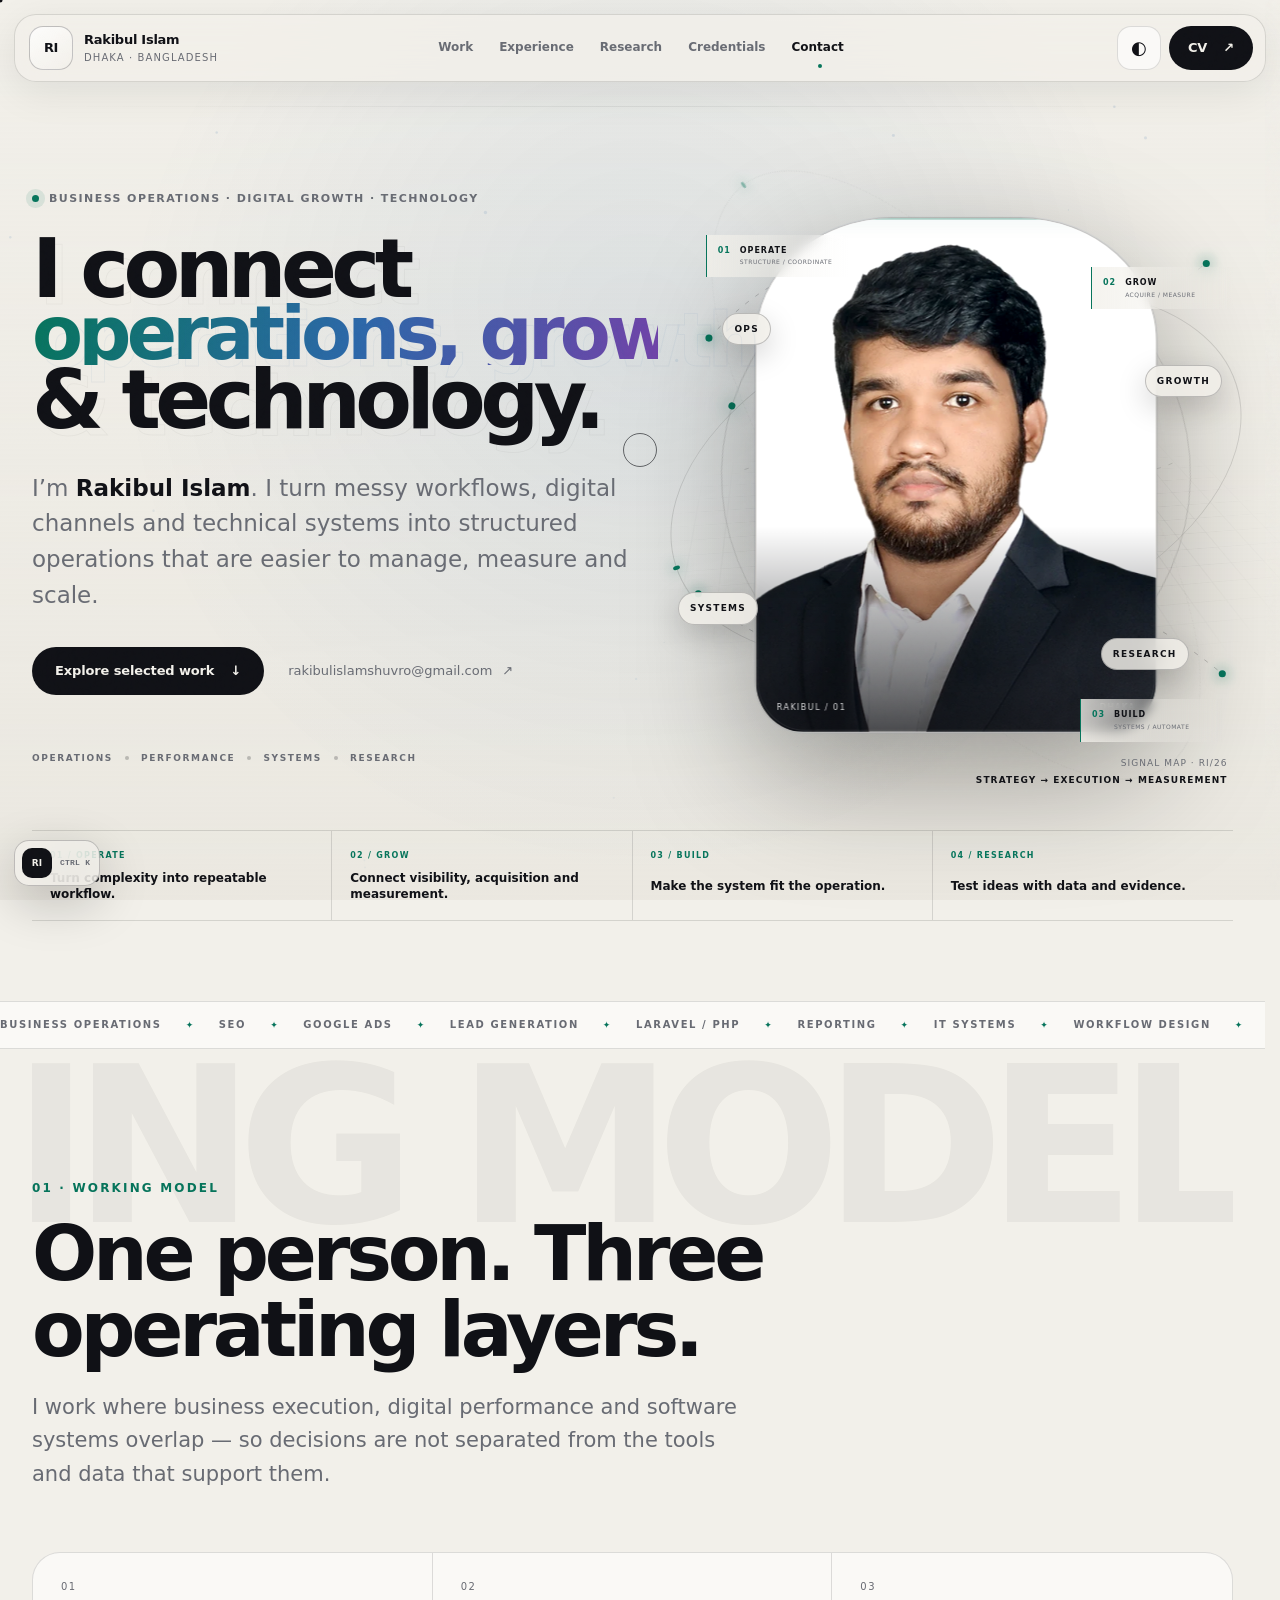
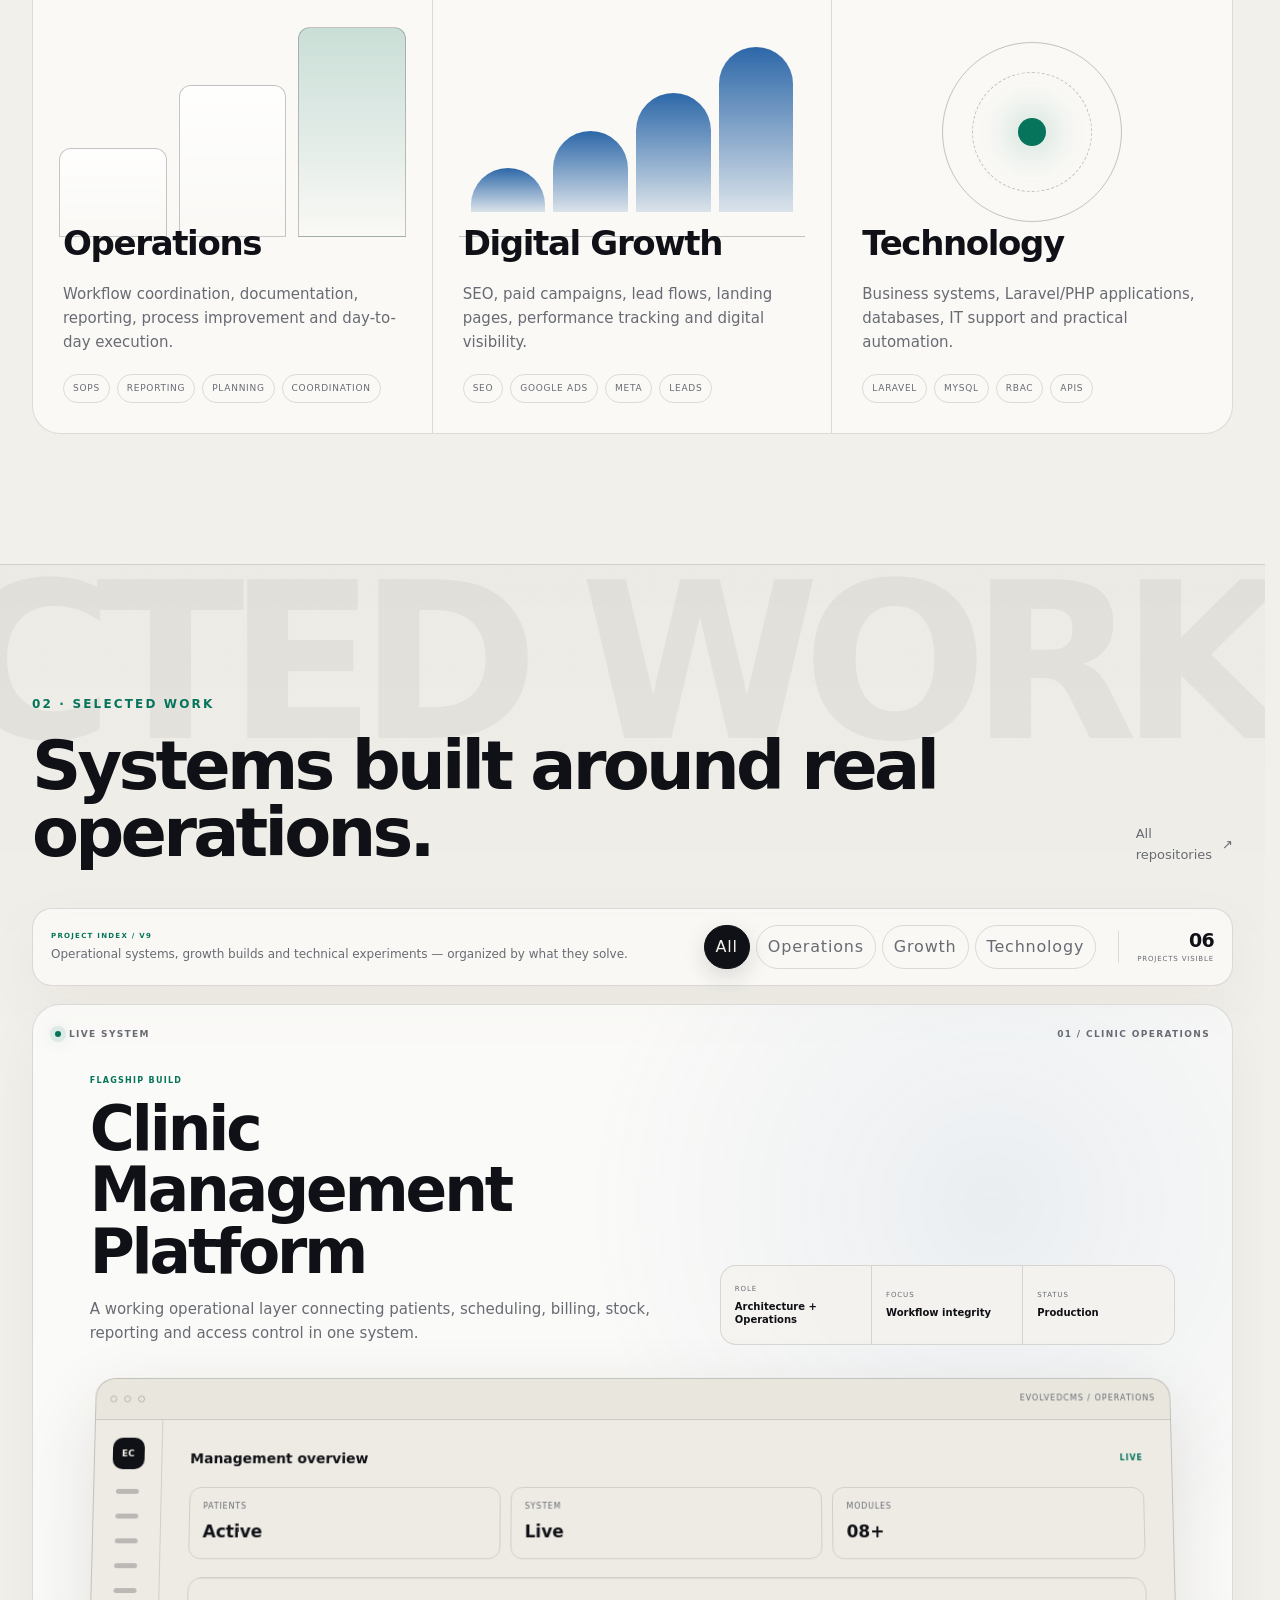
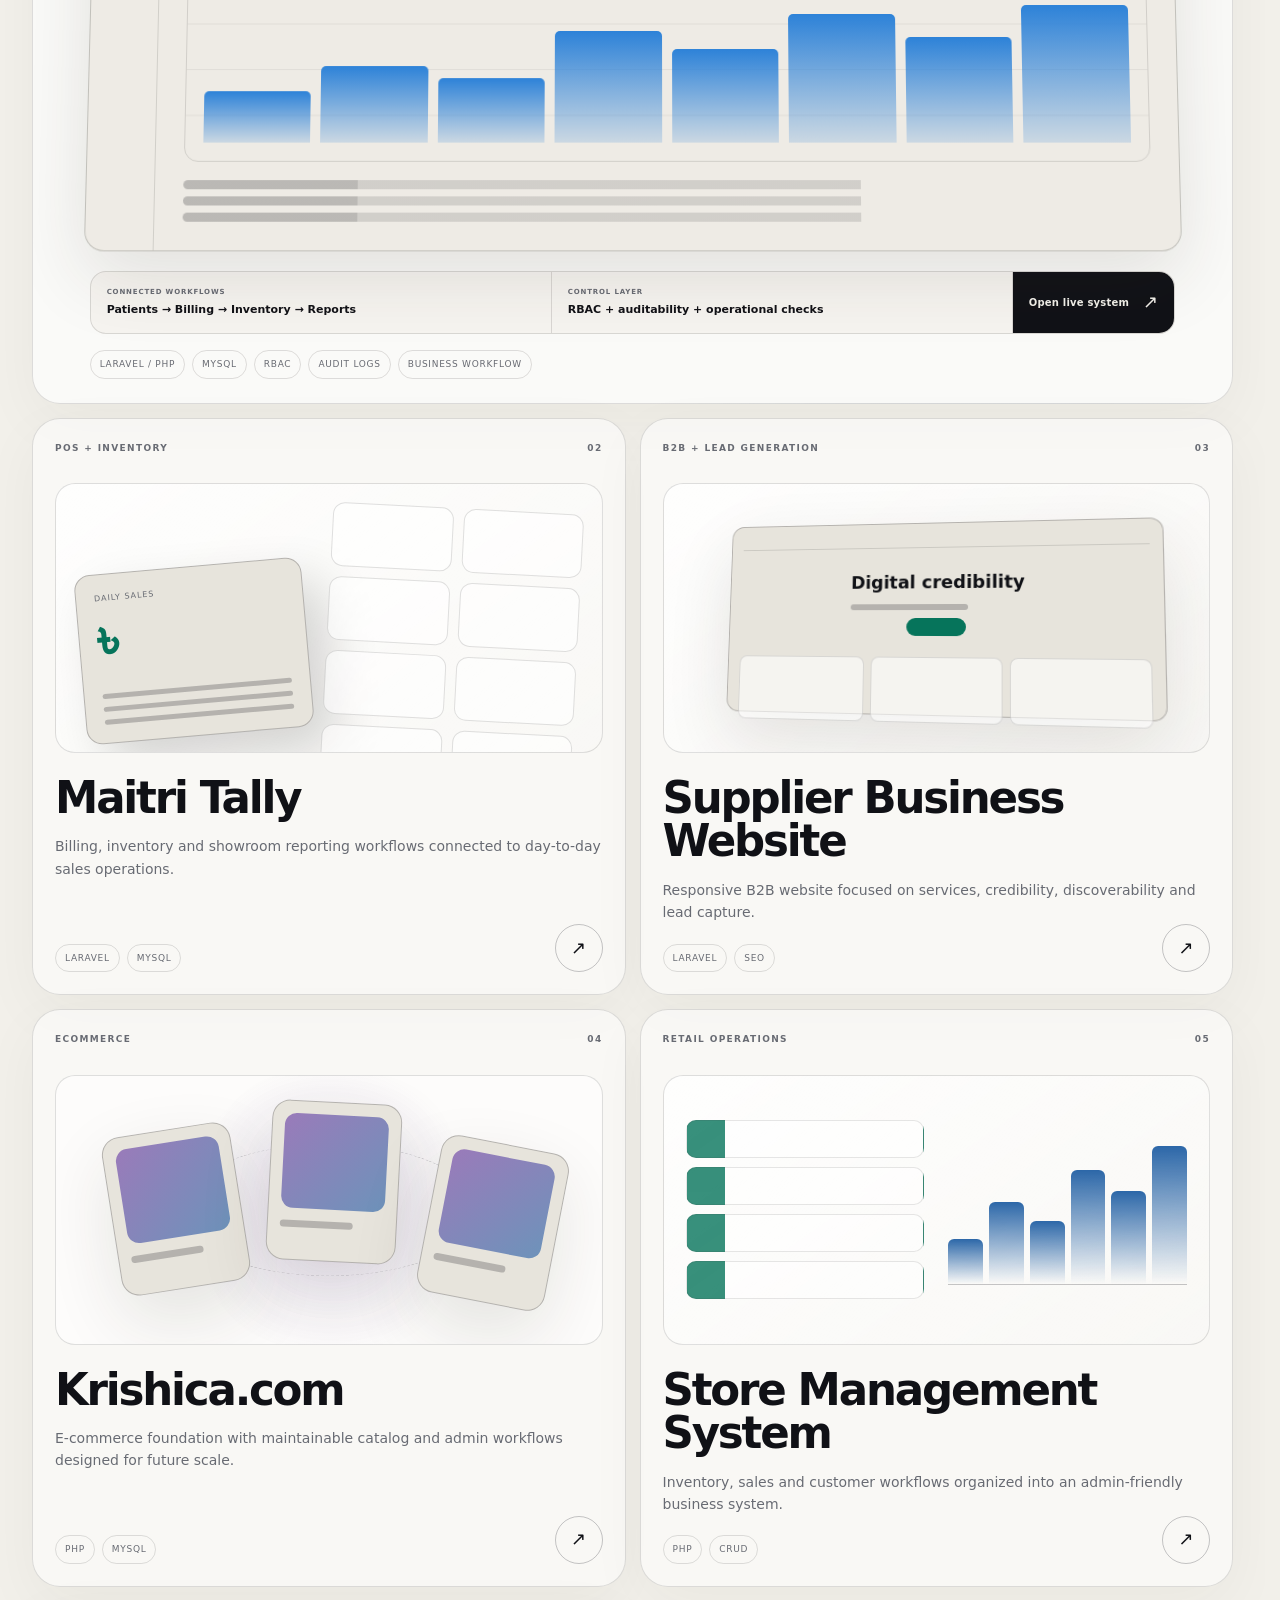
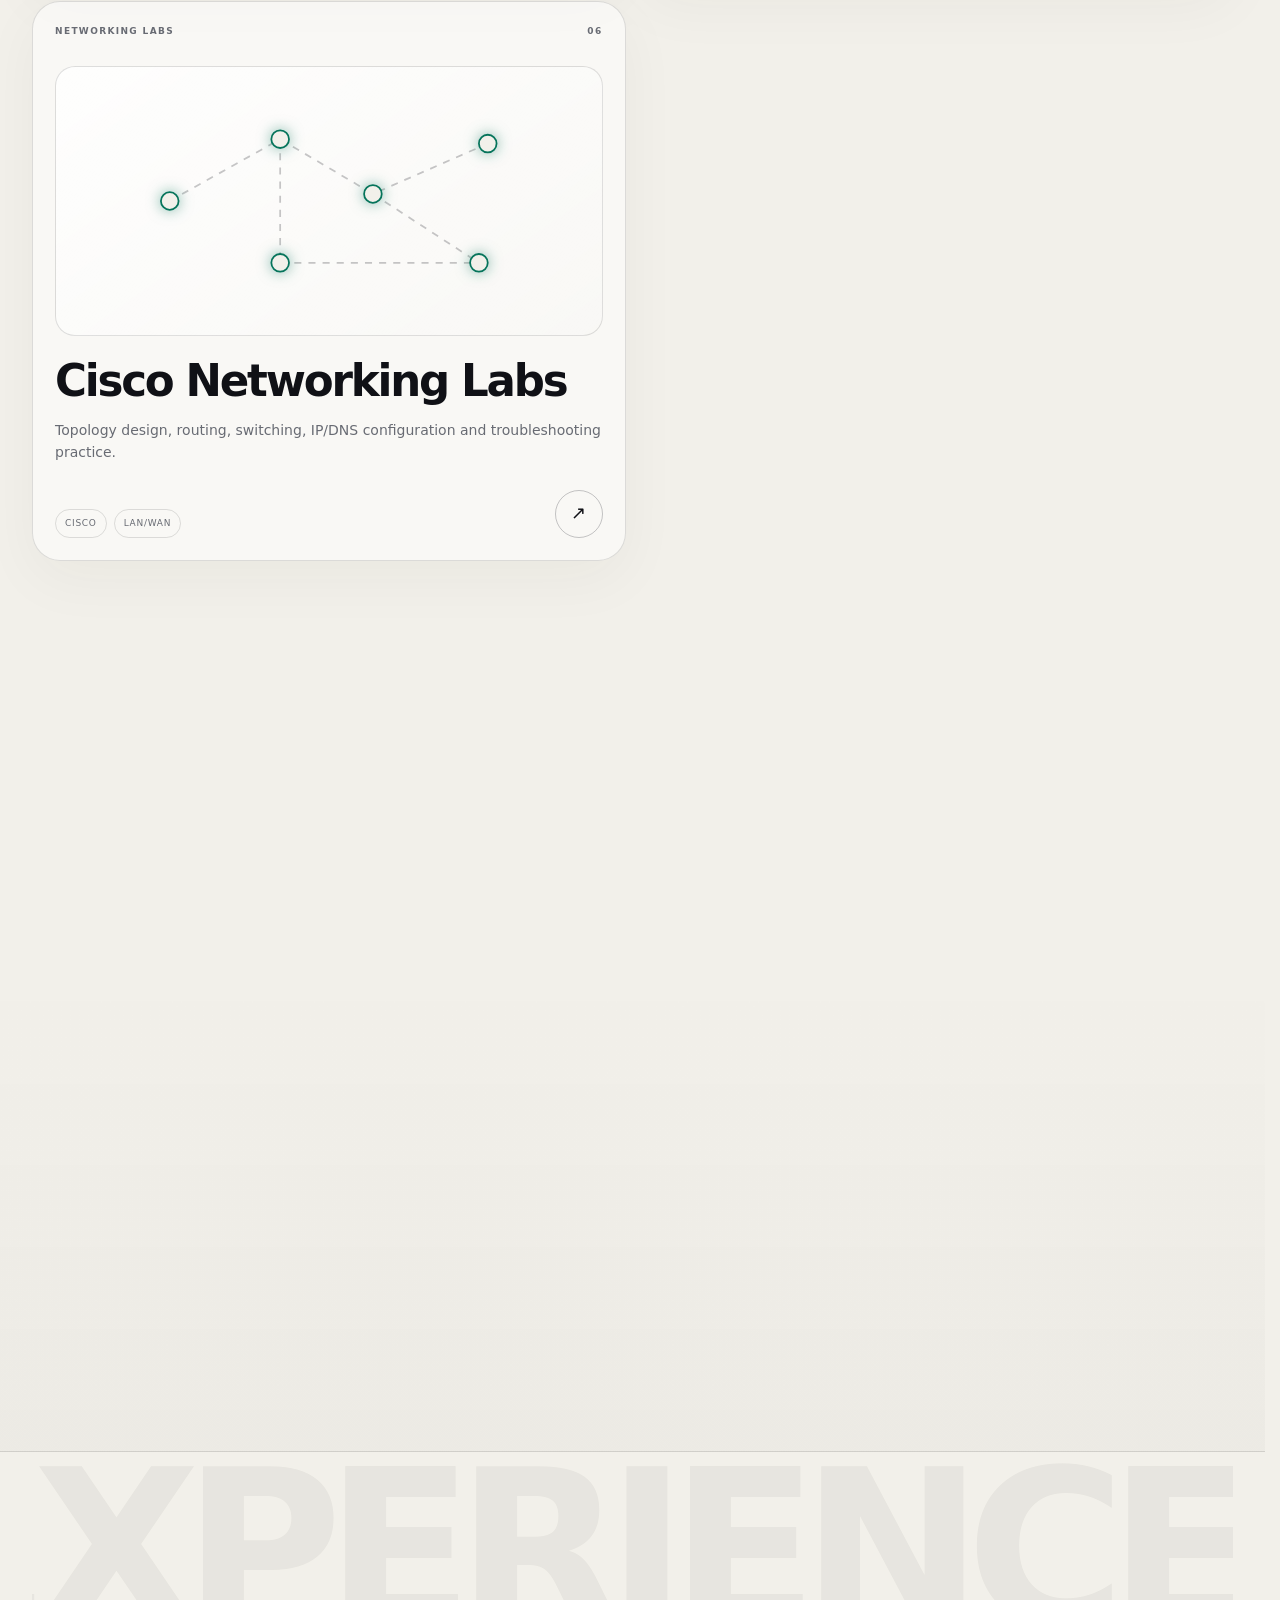
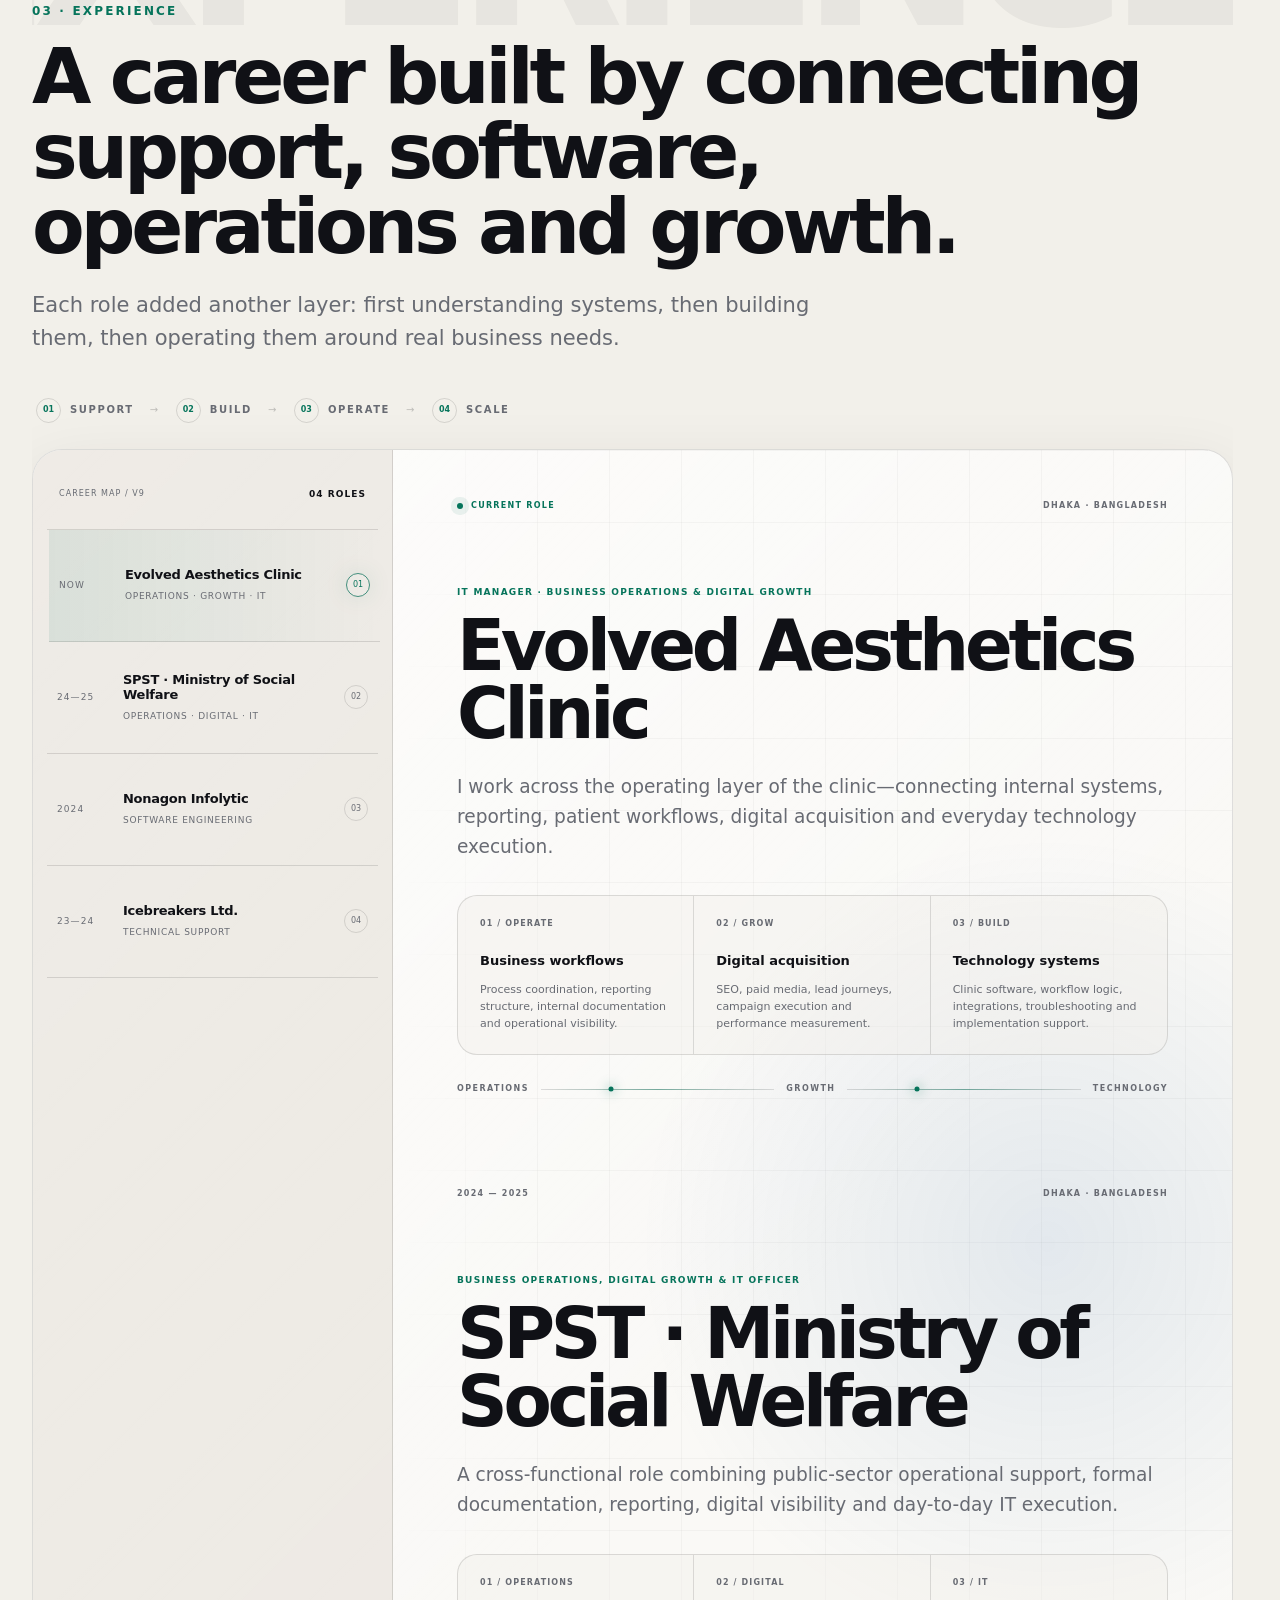
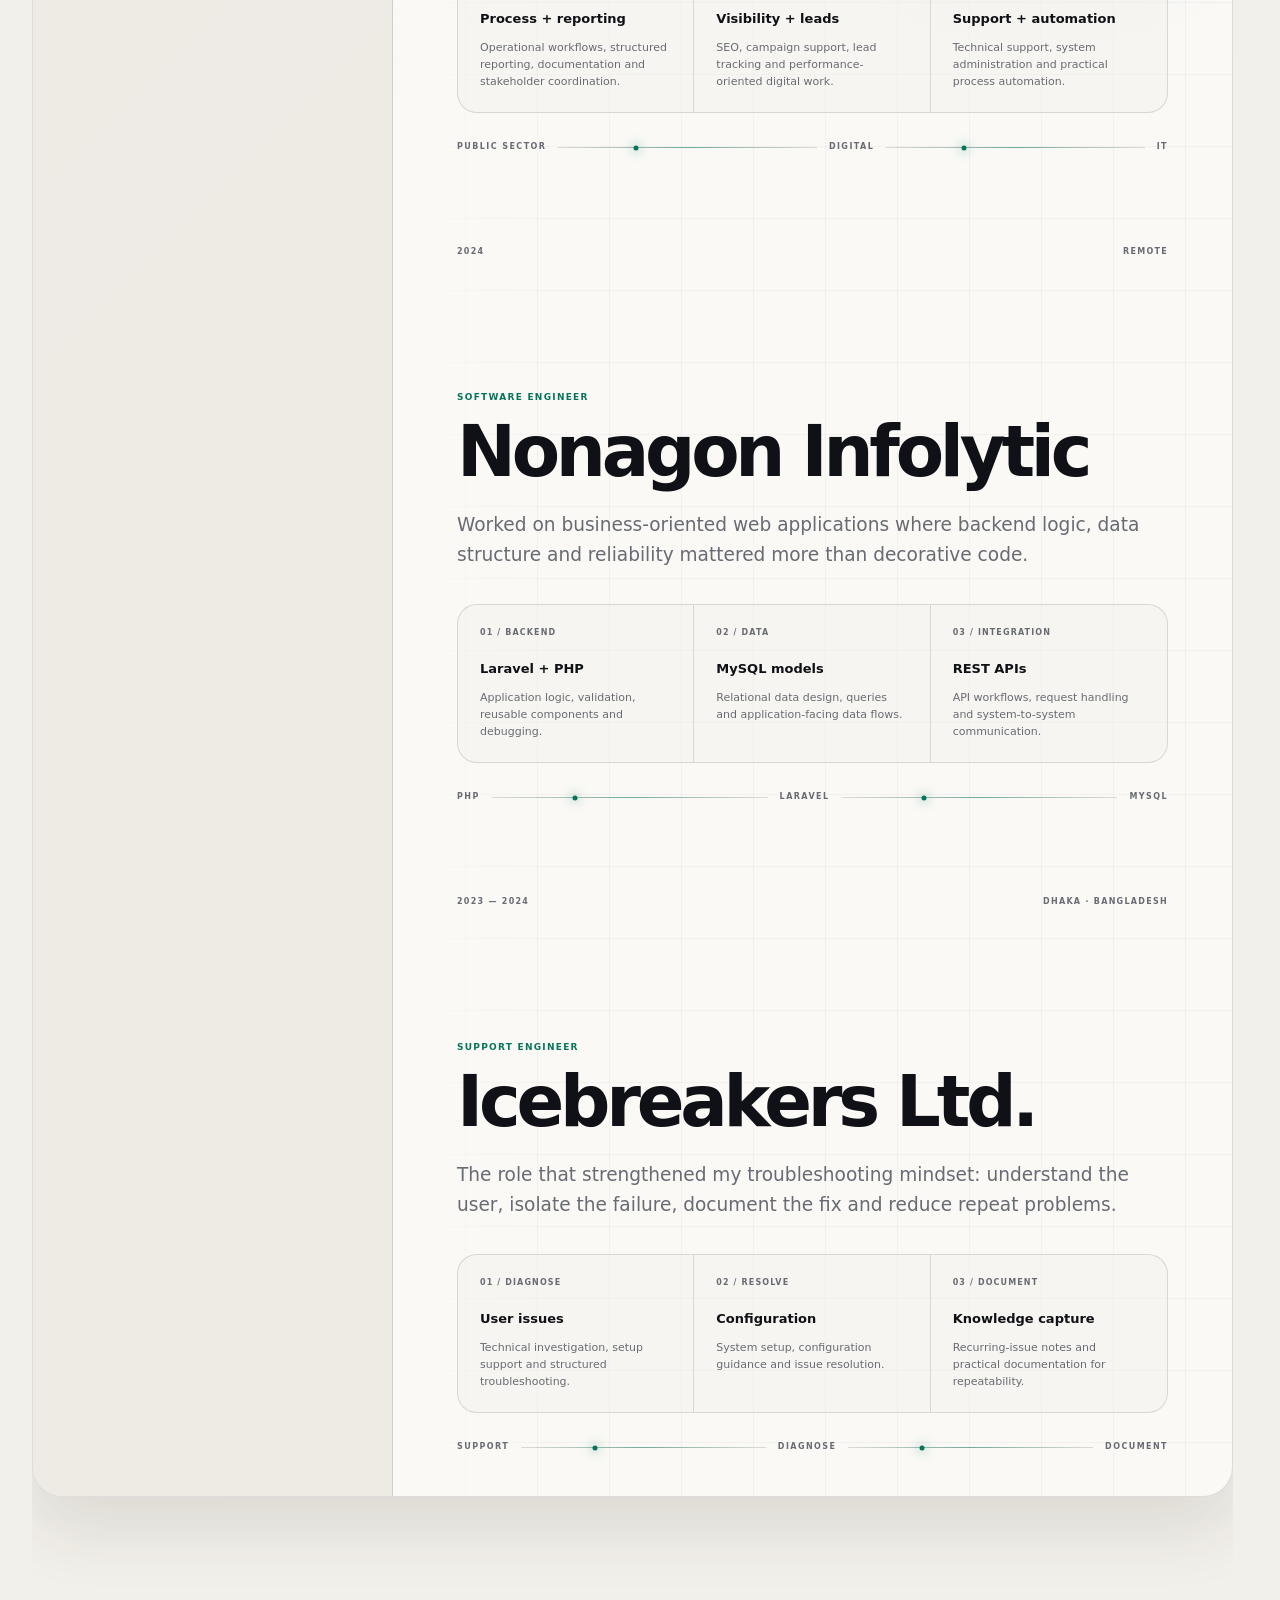
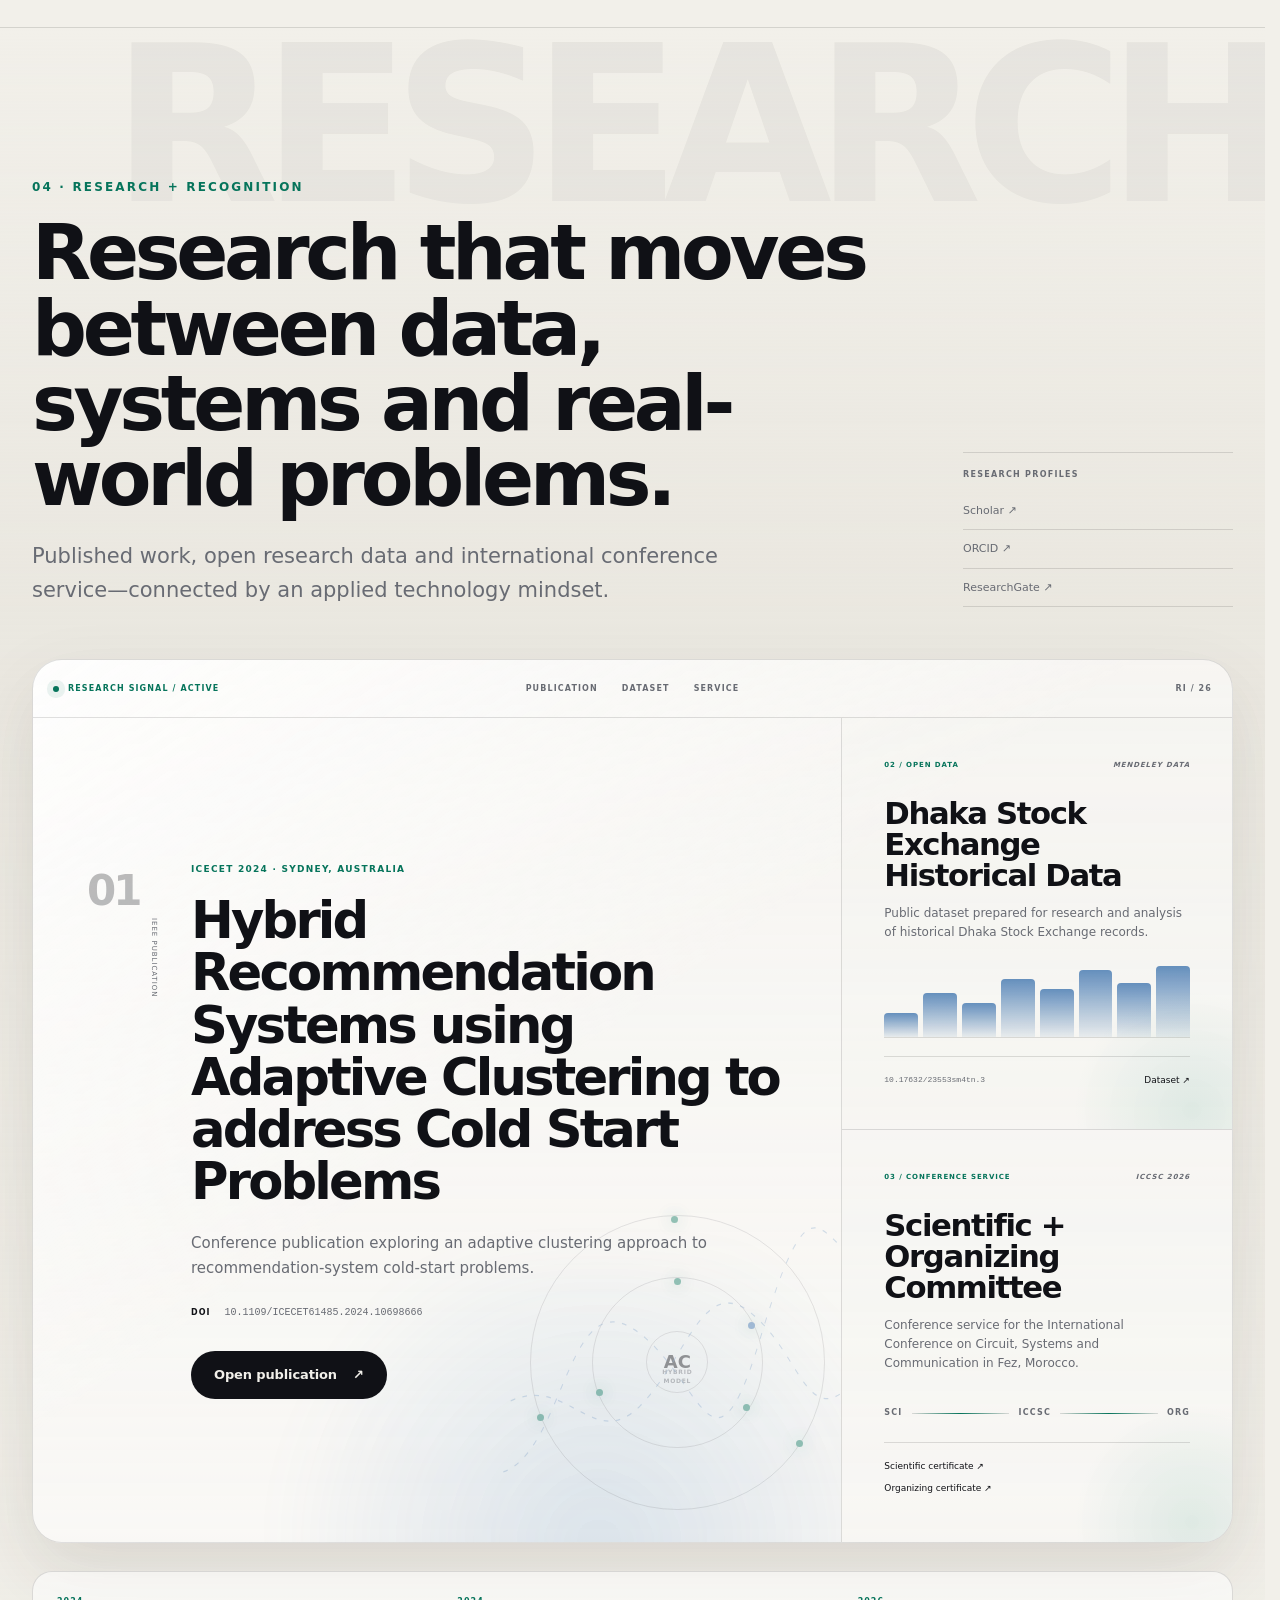
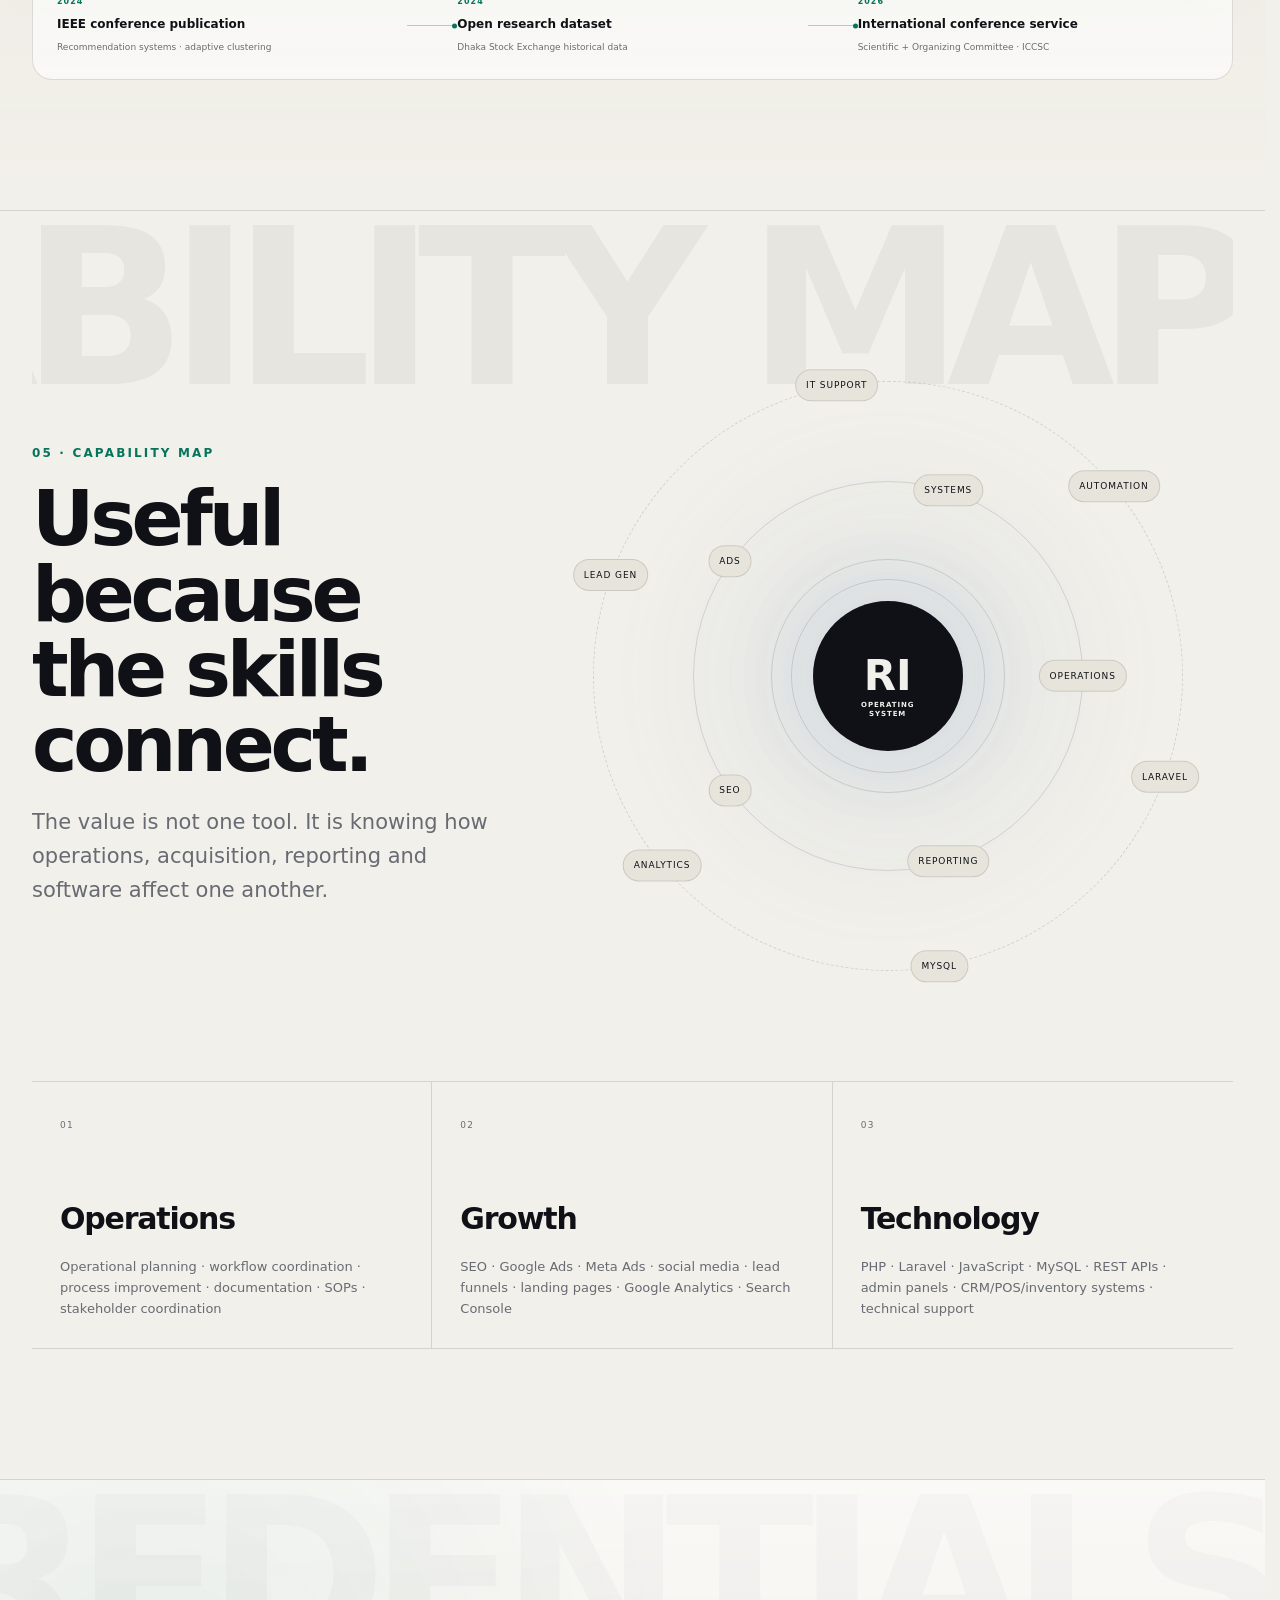
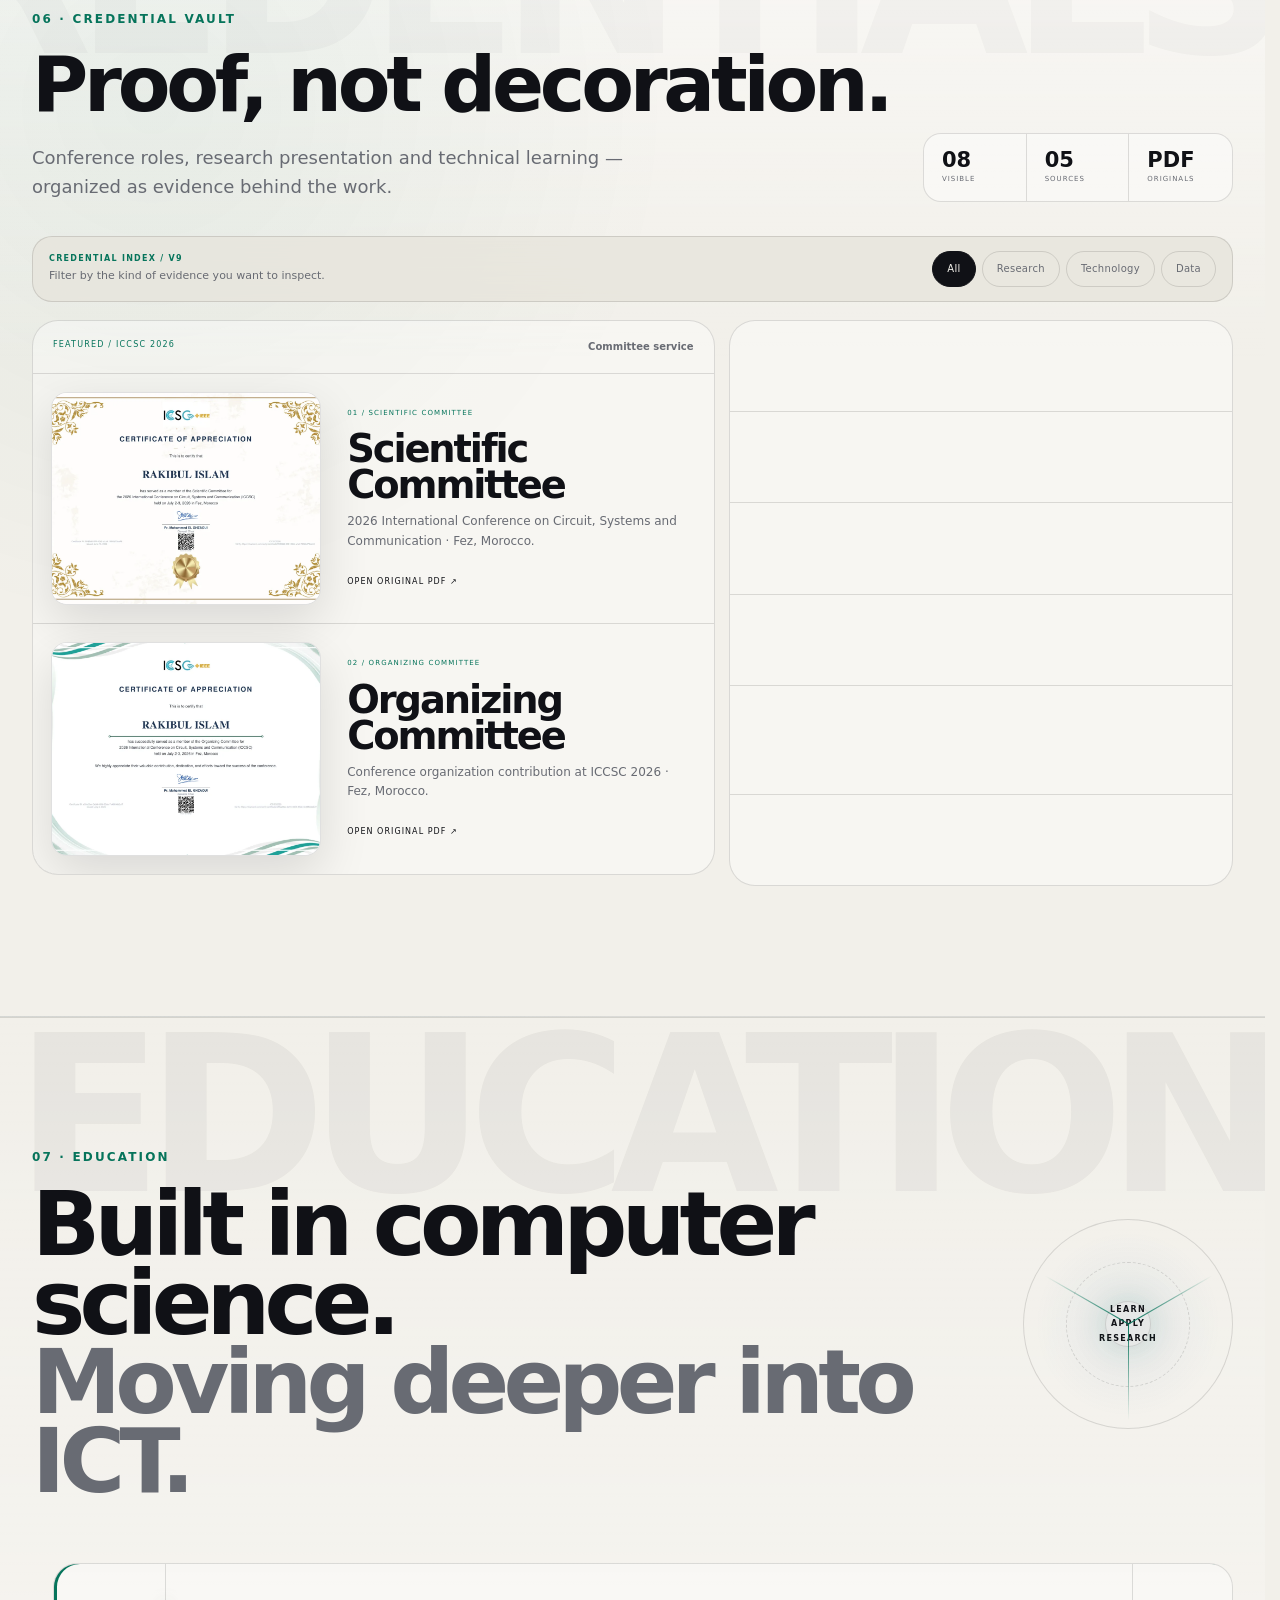
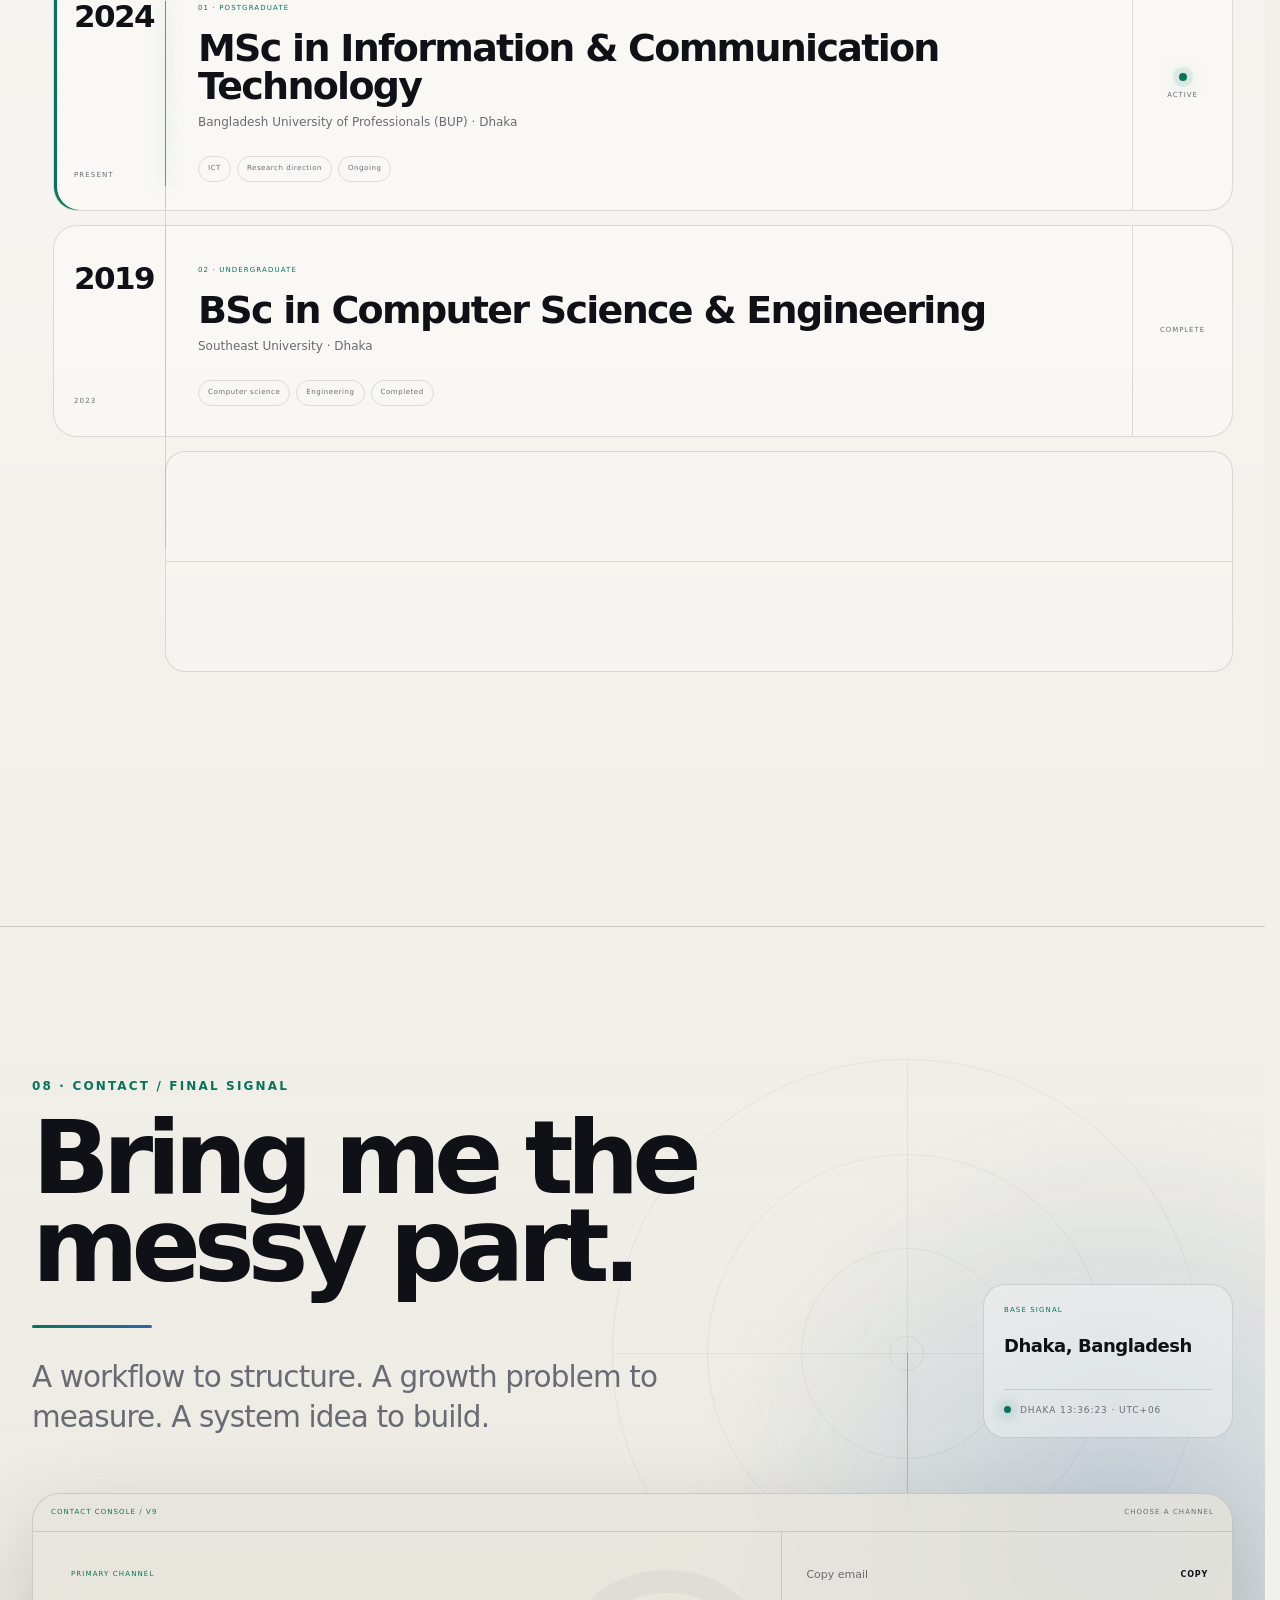
==== commit b4190ca4: "-" ====
--- a/index.html
+++ b/index.html
@@ -3,31 +3,39 @@
 <head>
   <meta charset="utf-8" />
   <meta name="viewport" content="width=device-width, initial-scale=1" />
-  <meta name="theme-color" content="#08090d" />
+  <meta name="theme-color" id="theme-color-meta" content="#08090d" />
   <meta name="color-scheme" content="dark light" />
 
   <title>Rakibul Islam — Operations × Growth × Technology</title>
   <meta name="description" content="Portfolio of Rakibul Islam — business operations, digital growth, IT systems, Laravel/PHP products, research and applied technology." />
   <meta name="author" content="Rakibul Islam" />
   <meta name="application-name" content="Rakibul Islam Portfolio" />
-  <meta name="generator" content="Custom static portfolio · V8" />
-  <meta name="robots" content="index,follow" />
+  <meta name="generator" content="Custom static portfolio · V9" />
+  <meta name="robots" content="index,follow,max-image-preview:large,max-snippet:-1,max-video-preview:-1" />
+  <meta name="referrer" content="strict-origin-when-cross-origin" />
+  <meta name="format-detection" content="telephone=no" />
   <link rel="canonical" href="https://rishuvro.github.io/" />
-  <link rel="icon" href="assets/favicon.svg?v=8.0.0" type="image/svg+xml" />
+  <link rel="manifest" href="site.webmanifest?v=9.0.0" />
+  <link rel="sitemap" type="application/xml" title="Sitemap" href="sitemap.xml" />
+  <link rel="icon" href="assets/favicon.svg?v=9.0.0" type="image/svg+xml" />
 
   <meta property="og:type" content="website" />
+  <meta property="og:site_name" content="Rakibul Islam Portfolio" />
+  <meta property="og:locale" content="en_US" />
   <meta property="og:url" content="https://rishuvro.github.io/" />
   <meta property="og:title" content="Rakibul Islam — Operations × Growth × Technology" />
   <meta property="og:description" content="I connect business operations, digital growth and technology to build systems that perform." />
-  <meta property="og:image" content="https://rishuvro.github.io/assets/social-card.png?v=8.0.0" />
+  <meta property="og:image" content="https://rishuvro.github.io/assets/social-card.png?v=9.0.0" />
   <meta property="og:image:width" content="1200" />
   <meta property="og:image:height" content="630" />
+  <meta property="og:image:alt" content="Rakibul Islam — Operations × Growth × Technology" />
   <meta name="twitter:card" content="summary_large_image" />
   <meta name="twitter:title" content="Rakibul Islam — Operations × Growth × Technology" />
   <meta name="twitter:description" content="Business Operations × Digital Growth × Technology" />
-  <meta name="twitter:image" content="https://rishuvro.github.io/assets/social-card.png?v=8.0.0" />
-
-  <link rel="preload" href="assets/profile-cutout.png" as="image" />
+  <meta name="twitter:image" content="https://rishuvro.github.io/assets/social-card.png?v=9.0.0" />
+  <meta name="twitter:image:alt" content="Rakibul Islam — Operations × Growth × Technology" />
+
+  <link rel="preload" href="assets/profile-cutout.webp" as="image" type="image/webp" fetchpriority="high" />
   <script>
     (function () {
       try {
@@ -37,7 +45,7 @@
       } catch (_) {}
     })();
   </script>
-  <link rel="stylesheet" href="styles.css?v=8.0.0" />
+  <link rel="stylesheet" href="styles.css?v=9.0.0" />
 
   <script type="application/ld+json">
   {
@@ -45,8 +53,10 @@
     "@type": "Person",
     "name": "Rakibul Islam",
     "url": "https://rishuvro.github.io/",
-    "image": "https://rishuvro.github.io/assets/profile-cutout.png",
+    "image": "https://rishuvro.github.io/assets/profile-cutout.webp",
     "jobTitle": "Business Operations, Digital Growth & IT Systems Professional",
+    "description": "Business operations, digital growth, IT systems, Laravel/PHP products, research and applied technology.",
+    "knowsAbout": ["Business Operations", "Digital Growth", "IT Systems", "Laravel", "PHP", "MySQL", "SEO", "Digital Analytics", "Research"],
     "address": {"@type": "PostalAddress", "addressLocality": "Dhaka", "addressCountry": "BD"},
     "sameAs": [
       "https://www.linkedin.com/in/rishuvro",
@@ -67,7 +77,7 @@
       <div class="boot-mark"><span>R</span><span>I</span></div>
       <div class="boot-copy"><strong>RAKIBUL ISLAM</strong><span>OPERATIONS × GROWTH × TECHNOLOGY</span></div>
       <div class="boot-meter"><i></i></div>
-      <div class="boot-status"><span>PORTFOLIO / V8</span><span>SYSTEM READY</span></div>
+      <div class="boot-status"><span>PORTFOLIO / V9</span><span>SYSTEM READY</span></div>
     </div>
   </div>
   <div class="scroll-progress" aria-hidden="true"><span id="scroll-progress-bar"></span></div>
@@ -86,34 +96,34 @@
       </div>
       <label class="command-search">
         <span aria-hidden="true">⌕</span>
-        <input id="command-input" type="search" autocomplete="off" spellcheck="false" placeholder="Search sections, projects, profiles or actions…" aria-label="Search portfolio commands" />
+        <input id="command-input" type="search" autocomplete="off" spellcheck="false" role="combobox" aria-autocomplete="list" aria-controls="command-results" aria-expanded="false" placeholder="Search sections, projects, profiles or actions…" aria-label="Search portfolio commands" />
         <kbd>↵</kbd>
       </label>
-      <div class="command-meta"><span>PORTFOLIO CONTROL / V8</span><em id="command-result-count">15 COMMANDS</em></div>
+      <div class="command-meta"><span>PORTFOLIO CONTROL / V9</span><em id="command-result-count">15 COMMANDS</em></div>
       <div class="command-results" id="command-results" role="listbox" aria-label="Portfolio commands">
         <div class="command-group" data-command-group>
           <p>NAVIGATE</p>
-          <button class="command-item" type="button" data-search="home overview hero start top rakibul" data-command="hash" data-target="#top"><span><i>00</i><b>Overview</b><small>Hero / identity signal</small></span><em>HOME</em></button>
-          <button class="command-item" type="button" data-search="model approach operations growth technology working model" data-command="hash" data-target="#approach"><span><i>01</i><b>Operating model</b><small>Operations × Growth × Technology</small></span><em>SECTION</em></button>
-          <button class="command-item" type="button" data-search="work projects portfolio evolved cms clinic maitri tally krishica cisco" data-command="hash" data-target="#work"><span><i>02</i><b>Selected work</b><small>Systems and production builds</small></span><em>SECTION</em></button>
-          <button class="command-item" type="button" data-search="experience career jobs roles work history" data-command="hash" data-target="#experience"><span><i>03</i><b>Experience</b><small>Career map and operating roles</small></span><em>SECTION</em></button>
-          <button class="command-item" type="button" data-search="research ieee publication dataset stock exchange adaptive clustering" data-command="hash" data-target="#research"><span><i>04</i><b>Research</b><small>Publications, data and conference work</small></span><em>SECTION</em></button>
-          <button class="command-item" type="button" data-search="credentials certificates certificate coursera ieee iccsc google" data-command="hash" data-target="#credentials"><span><i>05</i><b>Credentials</b><small>Verified evidence and certificates</small></span><em>SECTION</em></button>
-          <button class="command-item" type="button" data-search="education university bup southeast cse ict masters" data-command="hash" data-target="#education"><span><i>06</i><b>Education</b><small>Computer science → ICT</small></span><em>SECTION</em></button>
-          <button class="command-item" type="button" data-search="contact email phone linkedin connect" data-command="hash" data-target="#contact"><span><i>07</i><b>Contact</b><small>Start a conversation</small></span><em>SECTION</em></button>
+          <button class="command-item" type="button" data-search="home overview hero start top rakibul" data-command="hash" data-target="#top" id="command-option-1" role="option" aria-selected="false"><span><i>00</i><b>Overview</b><small>Hero / identity signal</small></span><em>HOME</em></button>
+          <button class="command-item" type="button" data-search="model approach operations growth technology working model" data-command="hash" data-target="#approach" id="command-option-2" role="option" aria-selected="false"><span><i>01</i><b>Operating model</b><small>Operations × Growth × Technology</small></span><em>SECTION</em></button>
+          <button class="command-item" type="button" data-search="work projects portfolio evolved cms clinic maitri tally krishica cisco" data-command="hash" data-target="#work" id="command-option-3" role="option" aria-selected="false"><span><i>02</i><b>Selected work</b><small>Systems and production builds</small></span><em>SECTION</em></button>
+          <button class="command-item" type="button" data-search="experience career jobs roles work history" data-command="hash" data-target="#experience" id="command-option-4" role="option" aria-selected="false"><span><i>03</i><b>Experience</b><small>Career map and operating roles</small></span><em>SECTION</em></button>
+          <button class="command-item" type="button" data-search="research ieee publication dataset stock exchange adaptive clustering" data-command="hash" data-target="#research" id="command-option-5" role="option" aria-selected="false"><span><i>04</i><b>Research</b><small>Publications, data and conference work</small></span><em>SECTION</em></button>
+          <button class="command-item" type="button" data-search="credentials certificates certificate coursera ieee iccsc google" data-command="hash" data-target="#credentials" id="command-option-6" role="option" aria-selected="false"><span><i>05</i><b>Credentials</b><small>Verified evidence and certificates</small></span><em>SECTION</em></button>
+          <button class="command-item" type="button" data-search="education university bup southeast cse ict masters" data-command="hash" data-target="#education" id="command-option-7" role="option" aria-selected="false"><span><i>06</i><b>Education</b><small>Computer science → ICT</small></span><em>SECTION</em></button>
+          <button class="command-item" type="button" data-search="contact email phone linkedin connect" data-command="hash" data-target="#contact" id="command-option-8" role="option" aria-selected="false"><span><i>07</i><b>Contact</b><small>Start a conversation</small></span><em>SECTION</em></button>
         </div>
         <div class="command-group" data-command-group>
           <p>OPEN</p>
-          <button class="command-item" type="button" data-search="cv resume curriculum vitae pdf" data-command="url" data-target="assets/rakibul-islam-cv.pdf"><span><i>↗</i><b>Curriculum Vitae</b><small>Open PDF</small></span><em>DOCUMENT</em></button>
-          <button class="command-item" type="button" data-search="github code repositories profile" data-command="url" data-target="https://github.com/rishuvro"><span><i>↗</i><b>GitHub</b><small>@rishuvro</small></span><em>PROFILE</em></button>
-          <button class="command-item" type="button" data-search="linkedin professional profile network" data-command="url" data-target="https://www.linkedin.com/in/rishuvro"><span><i>↗</i><b>LinkedIn</b><small>/in/rishuvro</small></span><em>PROFILE</em></button>
-          <button class="command-item" type="button" data-search="scholar google research citations publications" data-command="url" data-target="https://scholar.google.com/citations?user=8-ZX2LYAAAAJ&hl=en"><span><i>↗</i><b>Google Scholar</b><small>Research profile</small></span><em>PROFILE</em></button>
+          <button class="command-item" type="button" data-search="cv resume curriculum vitae pdf" data-command="url" data-target="assets/rakibul-islam-cv.pdf" id="command-option-9" role="option" aria-selected="false"><span><i>↗</i><b>Curriculum Vitae</b><small>Open PDF</small></span><em>DOCUMENT</em></button>
+          <button class="command-item" type="button" data-search="github code repositories profile" data-command="url" data-target="https://github.com/rishuvro" id="command-option-10" role="option" aria-selected="false"><span><i>↗</i><b>GitHub</b><small>@rishuvro</small></span><em>PROFILE</em></button>
+          <button class="command-item" type="button" data-search="linkedin professional profile network" data-command="url" data-target="https://www.linkedin.com/in/rishuvro" id="command-option-11" role="option" aria-selected="false"><span><i>↗</i><b>LinkedIn</b><small>/in/rishuvro</small></span><em>PROFILE</em></button>
+          <button class="command-item" type="button" data-search="scholar google research citations publications" data-command="url" data-target="https://scholar.google.com/citations?user=8-ZX2LYAAAAJ&hl=en" id="command-option-12" role="option" aria-selected="false"><span><i>↗</i><b>Google Scholar</b><small>Research profile</small></span><em>PROFILE</em></button>
         </div>
         <div class="command-group" data-command-group>
           <p>ACTIONS</p>
-          <button class="command-item" type="button" data-search="theme light dark mode color" data-command="theme"><span><i>◐</i><b>Toggle appearance</b><small>Switch dark / light mode</small></span><em>ACTION</em></button>
-          <button class="command-item" type="button" data-search="copy email address contact clipboard" data-command="copy" data-target="rakibulislamshuvro@gmail.com"><span><i>+</i><b>Copy email</b><small>rakibulislamshuvro@gmail.com</small></span><em>ACTION</em></button>
-          <button class="command-item" type="button" data-search="email mail message contact write" data-command="mail" data-target="mailto:rakibulislamshuvro@gmail.com"><span><i>↗</i><b>Compose email</b><small>Open your mail client</small></span><em>ACTION</em></button>
+          <button class="command-item" type="button" data-search="theme light dark mode color" data-command="theme" id="command-option-13" role="option" aria-selected="false"><span><i>◐</i><b>Toggle appearance</b><small>Switch dark / light mode</small></span><em>ACTION</em></button>
+          <button class="command-item" type="button" data-search="copy email address contact clipboard" data-command="copy" data-target="rakibulislamshuvro@gmail.com" id="command-option-14" role="option" aria-selected="false"><span><i>+</i><b>Copy email</b><small>rakibulislamshuvro@gmail.com</small></span><em>ACTION</em></button>
+          <button class="command-item" type="button" data-search="email mail message contact write" data-command="mail" data-target="mailto:rakibulislamshuvro@gmail.com" id="command-option-15" role="option" aria-selected="false"><span><i>↗</i><b>Compose email</b><small>Open your mail client</small></span><em>ACTION</em></button>
         </div>
         <div class="command-empty" id="command-empty" hidden><strong>NO MATCH</strong><span>Try work, research, CV, GitHub or contact.</span></div>
       </div>
@@ -170,7 +180,7 @@
     <div class="chapter-dock-readout" aria-hidden="true"><b id="chapter-dock-number">01</b><small id="chapter-dock-label">MODEL</small></div>
   </nav>
 
-  <main id="main">
+  <main id="main" tabindex="-1">
     <section class="hero section-shell" aria-labelledby="hero-title">
       <div class="hero-copy">
         <div class="eyebrow reveal"><span class="status-pulse"></span> Business operations · digital growth · technology</div>
@@ -209,7 +219,7 @@
         <div class="orbit orbit-c" aria-hidden="true"></div>
         <div class="portrait-frame">
           <div class="portrait-scan" aria-hidden="true"></div>
-          <img src="assets/profile-cutout.png" width="531" height="650" alt="Rakibul Islam" />
+          <img src="assets/profile-cutout.webp" width="531" height="650" alt="Rakibul Islam" fetchpriority="high" decoding="async" />
           <div class="portrait-label"><span>RAKIBUL / 01</span><span>DHAKA</span></div>
         </div>
         <div class="orbit-tag tag-ops">OPS</div>
@@ -281,7 +291,7 @@
 
         <div class="work-command reveal" aria-label="Selected work controls">
           <div class="work-command-copy">
-            <span class="work-command-label">PROJECT INDEX / V8</span>
+            <span class="work-command-label">PROJECT INDEX / V9</span>
             <p>Operational systems, growth builds and technical experiments — organized by what they solve.</p>
           </div>
           <div class="work-filters" role="group" aria-label="Filter projects">
@@ -405,25 +415,25 @@
       </div>
 
       <div class="career-console reveal" id="career-console">
-        <aside class="career-index" aria-label="Experience roles">
-          <div class="career-index-head"><span>CAREER MAP / V8</span><strong>04 ROLES</strong></div>
-          <button class="career-tab is-active" type="button" data-career="evolved" aria-selected="true">
+        <aside class="career-index" role="tablist" aria-label="Experience roles" aria-orientation="vertical">
+          <div class="career-index-head"><span>CAREER MAP / V9</span><strong>04 ROLES</strong></div>
+          <button class="career-tab is-active" type="button" role="tab" id="career-tab-evolved" aria-controls="career-panel-evolved" tabindex="0" data-career="evolved" aria-selected="true">
             <span class="career-tab-year">NOW</span><span class="career-tab-copy"><strong>Evolved Aesthetics Clinic</strong><small>Operations · Growth · IT</small></span><em>01</em>
           </button>
-          <button class="career-tab" type="button" data-career="spst" aria-selected="false">
+          <button class="career-tab" type="button" role="tab" id="career-tab-spst" aria-controls="career-panel-spst" tabindex="-1" data-career="spst" aria-selected="false">
             <span class="career-tab-year">24—25</span><span class="career-tab-copy"><strong>SPST · Ministry of Social Welfare</strong><small>Operations · Digital · IT</small></span><em>02</em>
           </button>
-          <button class="career-tab" type="button" data-career="nonagon" aria-selected="false">
+          <button class="career-tab" type="button" role="tab" id="career-tab-nonagon" aria-controls="career-panel-nonagon" tabindex="-1" data-career="nonagon" aria-selected="false">
             <span class="career-tab-year">2024</span><span class="career-tab-copy"><strong>Nonagon Infolytic</strong><small>Software Engineering</small></span><em>03</em>
           </button>
-          <button class="career-tab" type="button" data-career="icebreakers" aria-selected="false">
+          <button class="career-tab" type="button" role="tab" id="career-tab-icebreakers" aria-controls="career-panel-icebreakers" tabindex="-1" data-career="icebreakers" aria-selected="false">
             <span class="career-tab-year">23—24</span><span class="career-tab-copy"><strong>Icebreakers Ltd.</strong><small>Technical Support</small></span><em>04</em>
           </button>
         </aside>
 
         <div class="career-stage">
           <div class="career-stage-grid" aria-hidden="true"></div>
-          <article class="career-panel is-active" data-career-panel="evolved">
+          <article class="career-panel is-active" role="tabpanel" id="career-panel-evolved" aria-labelledby="career-tab-evolved" tabindex="0" data-career-panel="evolved">
             <div class="career-panel-top"><span class="career-live"><i></i>CURRENT ROLE</span><span>DHAKA · BANGLADESH</span></div>
             <p class="career-role-label">IT MANAGER · BUSINESS OPERATIONS & DIGITAL GROWTH</p>
             <h3>Evolved Aesthetics Clinic</h3>
@@ -436,7 +446,7 @@
             <div class="career-signal"><span>OPERATIONS</span><i></i><span>GROWTH</span><i></i><span>TECHNOLOGY</span></div>
           </article>
 
-          <article class="career-panel" data-career-panel="spst" hidden>
+          <article class="career-panel" role="tabpanel" id="career-panel-spst" aria-labelledby="career-tab-spst" tabindex="0" data-career-panel="spst" hidden>
             <div class="career-panel-top"><span>2024 — 2025</span><span>DHAKA · BANGLADESH</span></div>
             <p class="career-role-label">BUSINESS OPERATIONS, DIGITAL GROWTH & IT OFFICER</p>
             <h3>SPST · Ministry of Social Welfare</h3>
@@ -449,7 +459,7 @@
             <div class="career-signal"><span>PUBLIC SECTOR</span><i></i><span>DIGITAL</span><i></i><span>IT</span></div>
           </article>
 
-          <article class="career-panel" data-career-panel="nonagon" hidden>
+          <article class="career-panel" role="tabpanel" id="career-panel-nonagon" aria-labelledby="career-tab-nonagon" tabindex="0" data-career-panel="nonagon" hidden>
             <div class="career-panel-top"><span>2024</span><span>REMOTE</span></div>
             <p class="career-role-label">SOFTWARE ENGINEER</p>
             <h3>Nonagon Infolytic</h3>
@@ -462,7 +472,7 @@
             <div class="career-signal"><span>PHP</span><i></i><span>LARAVEL</span><i></i><span>MYSQL</span></div>
           </article>
 
-          <article class="career-panel" data-career-panel="icebreakers" hidden>
+          <article class="career-panel" role="tabpanel" id="career-panel-icebreakers" aria-labelledby="career-tab-icebreakers" tabindex="0" data-career-panel="icebreakers" hidden>
             <div class="career-panel-top"><span>2023 — 2024</span><span>DHAKA · BANGLADESH</span></div>
             <p class="career-role-label">SUPPORT ENGINEER</p>
             <h3>Icebreakers Ltd.</h3>
@@ -586,7 +596,7 @@
         </div>
 
         <div class="credential-console reveal" aria-label="Credential filters">
-          <div class="credential-console-copy"><strong>CREDENTIAL INDEX / V8</strong><span>Filter by the kind of evidence you want to inspect.</span></div>
+          <div class="credential-console-copy"><strong>CREDENTIAL INDEX / V9</strong><span>Filter by the kind of evidence you want to inspect.</span></div>
           <div class="credential-filters" role="group" aria-label="Filter credentials">
             <button class="credential-filter is-active" type="button" data-credential-filter="all" aria-pressed="true">All</button>
             <button class="credential-filter" type="button" data-credential-filter="research" aria-pressed="false">Research</button>
@@ -599,22 +609,22 @@
           <div class="credential-feature-stack reveal" aria-label="Featured conference credentials">
             <div class="credential-stack-head"><span>FEATURED / ICCSC 2026</span><strong>Committee service</strong></div>
             <a class="credential-hero cursor-view" data-cursor-label="OPEN PDF" data-credential-category="research" href="assets/cert-iccsc-scientific.pdf" target="_blank" rel="noreferrer">
-              <div class="credential-hero-media"><img src="assets/cert-iccsc-scientific.png" alt="ICCSC 2026 Scientific Committee certificate preview" loading="lazy" /></div>
+              <div class="credential-hero-media"><img src="assets/cert-iccsc-scientific.webp" width="1100" height="778" decoding="async" alt="ICCSC 2026 Scientific Committee certificate preview" loading="lazy" /></div>
               <div class="credential-hero-copy"><span>01 / SCIENTIFIC COMMITTEE</span><h3>Scientific Committee</h3><p>2026 International Conference on Circuit, Systems and Communication · Fez, Morocco.</p><em>OPEN ORIGINAL PDF ↗</em></div>
             </a>
             <a class="credential-hero cursor-view" data-cursor-label="OPEN PDF" data-credential-category="research" href="assets/cert-iccsc-organizing.pdf" target="_blank" rel="noreferrer">
-              <div class="credential-hero-media"><img src="assets/cert-iccsc-organizing.png" alt="ICCSC 2026 Organizing Committee certificate preview" loading="lazy" /></div>
+              <div class="credential-hero-media"><img src="assets/cert-iccsc-organizing.webp" width="1100" height="778" decoding="async" alt="ICCSC 2026 Organizing Committee certificate preview" loading="lazy" /></div>
               <div class="credential-hero-copy"><span>02 / ORGANIZING COMMITTEE</span><h3>Organizing Committee</h3><p>Conference organization contribution at ICCSC 2026 · Fez, Morocco.</p><em>OPEN ORIGINAL PDF ↗</em></div>
             </a>
           </div>
 
           <div class="credential-library reveal" id="credential-library">
-            <a class="credential-tile cursor-view" data-cursor-label="OPEN PDF" data-credential-category="research" href="assets/cert-icecet-2024.pdf" target="_blank" rel="noreferrer"><span class="credential-tile-index">03</span><img src="assets/cert-icecet-2024.jpg" alt="ICECET 2024 oral presentation certificate" loading="lazy" /><div><small>ICECET 2024 · IEEE</small><h3>Oral Presentation</h3><p>Research presentation credential</p></div><b>↗</b></a>
-            <a class="credential-tile cursor-view" data-cursor-label="OPEN PDF" data-credential-category="technology" href="assets/cert-programming-everybody.pdf" target="_blank" rel="noreferrer"><span class="credential-tile-index">04</span><img src="assets/cert-programming-everybody.jpg" alt="Programming for Everybody certificate" loading="lazy" /><div><small>University of Michigan</small><h3>Programming for Everybody</h3><p>Python · Coursera</p></div><b>↗</b></a>
-            <a class="credential-tile cursor-view" data-cursor-label="OPEN PDF" data-credential-category="technology" href="assets/cert-python-data-structures.pdf" target="_blank" rel="noreferrer"><span class="credential-tile-index">05</span><img src="assets/cert-python-data-structures.jpg" alt="Python Data Structures certificate" loading="lazy" /><div><small>University of Michigan</small><h3>Python Data Structures</h3><p>Python · Coursera</p></div><b>↗</b></a>
-            <a class="credential-tile cursor-view" data-cursor-label="OPEN PDF" data-credential-category="technology" href="assets/cert-software-testing.pdf" target="_blank" rel="noreferrer"><span class="credential-tile-index">06</span><img src="assets/cert-software-testing.jpg" alt="Foundations of Software Testing and Validation certificate" loading="lazy" /><div><small>University of Leeds</small><h3>Software Testing & Validation</h3><p>Quality engineering · Coursera</p></div><b>↗</b></a>
-            <a class="credential-tile cursor-view" data-cursor-label="OPEN PDF" data-credential-category="data" href="assets/cert-google-data.pdf" target="_blank" rel="noreferrer"><span class="credential-tile-index">07</span><img src="assets/cert-google-data.jpg" alt="Foundations Data Data Everywhere certificate" loading="lazy" /><div><small>Google</small><h3>Foundations: Data, Data, Everywhere</h3><p>Data analytics · Coursera</p></div><b>↗</b></a>
-            <a class="credential-tile cursor-view" data-cursor-label="OPEN PDF" data-credential-category="technology" href="assets/cert-tech-support.pdf" target="_blank" rel="noreferrer"><span class="credential-tile-index">08</span><img src="assets/cert-tech-support.jpg" alt="Technical Support Fundamentals certificate" loading="lazy" /><div><small>Google</small><h3>Technical Support Fundamentals</h3><p>IT support · Coursera</p></div><b>↗</b></a>
+            <a class="credential-tile cursor-view" data-cursor-label="OPEN PDF" data-credential-category="research" href="assets/cert-icecet-2024.pdf" target="_blank" rel="noreferrer"><span class="credential-tile-index">03</span><img src="assets/cert-icecet-2024.webp" width="1100" height="778" decoding="async" alt="ICECET 2024 oral presentation certificate" loading="lazy" /><div><small>ICECET 2024 · IEEE</small><h3>Oral Presentation</h3><p>Research presentation credential</p></div><b>↗</b></a>
+            <a class="credential-tile cursor-view" data-cursor-label="OPEN PDF" data-credential-category="technology" href="assets/cert-programming-everybody.pdf" target="_blank" rel="noreferrer"><span class="credential-tile-index">04</span><img src="assets/cert-programming-everybody.webp" width="1100" height="850" decoding="async" alt="Programming for Everybody certificate" loading="lazy" /><div><small>University of Michigan</small><h3>Programming for Everybody</h3><p>Python · Coursera</p></div><b>↗</b></a>
+            <a class="credential-tile cursor-view" data-cursor-label="OPEN PDF" data-credential-category="technology" href="assets/cert-python-data-structures.pdf" target="_blank" rel="noreferrer"><span class="credential-tile-index">05</span><img src="assets/cert-python-data-structures.webp" width="1100" height="850" decoding="async" alt="Python Data Structures certificate" loading="lazy" /><div><small>University of Michigan</small><h3>Python Data Structures</h3><p>Python · Coursera</p></div><b>↗</b></a>
+            <a class="credential-tile cursor-view" data-cursor-label="OPEN PDF" data-credential-category="technology" href="assets/cert-software-testing.pdf" target="_blank" rel="noreferrer"><span class="credential-tile-index">06</span><img src="assets/cert-software-testing.webp" width="1100" height="850" decoding="async" alt="Foundations of Software Testing and Validation certificate" loading="lazy" /><div><small>University of Leeds</small><h3>Software Testing & Validation</h3><p>Quality engineering · Coursera</p></div><b>↗</b></a>
+            <a class="credential-tile cursor-view" data-cursor-label="OPEN PDF" data-credential-category="data" href="assets/cert-google-data.pdf" target="_blank" rel="noreferrer"><span class="credential-tile-index">07</span><img src="assets/cert-google-data.webp" width="1100" height="850" decoding="async" alt="Foundations Data Data Everywhere certificate" loading="lazy" /><div><small>Google</small><h3>Foundations: Data, Data, Everywhere</h3><p>Data analytics · Coursera</p></div><b>↗</b></a>
+            <a class="credential-tile cursor-view" data-cursor-label="OPEN PDF" data-credential-category="technology" href="assets/cert-tech-support.pdf" target="_blank" rel="noreferrer"><span class="credential-tile-index">08</span><img src="assets/cert-tech-support.webp" width="1100" height="850" decoding="async" alt="Technical Support Fundamentals certificate" loading="lazy" /><div><small>Google</small><h3>Technical Support Fundamentals</h3><p>IT support · Coursera</p></div><b>↗</b></a>
           </div>
         </div>
       </div>
@@ -668,7 +678,7 @@
         </div>
 
         <div class="contact-command reveal">
-          <div class="contact-command-head"><span>CONTACT CONSOLE / V8</span><em>CHOOSE A CHANNEL</em></div>
+          <div class="contact-command-head"><span>CONTACT CONSOLE / V9</span><em>CHOOSE A CHANNEL</em></div>
           <div class="contact-command-main">
             <a class="contact-primary-channel cursor-view magnetic" data-cursor-label="EMAIL" href="mailto:rakibulislamshuvro@gmail.com"><small>PRIMARY CHANNEL</small><span>rakibulislamshuvro</span><strong>@gmail.com</strong><em>START A CONVERSATION ↗</em></a>
             <div class="contact-command-actions">
@@ -697,6 +707,6 @@
     <p class="copyright">© <span id="year"></span> Rakibul Islam.</p>
   </footer>
 
-  <script src="app.js?v=8.0.0" defer></script>
+  <script src="app.js?v=9.0.0" defer></script>
 </body>
 </html>
--- a/styles.css
+++ b/styles.css
@@ -749,7 +749,7 @@
 @media(prefers-reduced-motion:reduce){.education-compass i,.contact-radar i{animation:none}}
 [data-credential-category].is-credential-hidden{display:none!important}
 
-/* V8 — global command layer ------------------------------------------------ */
+/* V9 — global command layer ------------------------------------------------ */
 .command-trigger{height:44px;padding:0 12px;border:1px solid var(--line);border-radius:14px;background:var(--surface);color:var(--muted);display:inline-flex;align-items:center;gap:10px;cursor:pointer;transition:background .2s ease,border-color .2s ease,color .2s ease,transform .2s ease}.command-trigger:hover{background:var(--surface-2);border-color:var(--line-strong);color:var(--text)}.command-trigger>span{font-size:8px;font-weight:800;letter-spacing:.13em}.command-trigger kbd{min-width:31px;padding:3px 6px;border:1px solid var(--line-strong);border-bottom-color:color-mix(in srgb,var(--text) 34%,transparent);border-radius:7px;background:color-mix(in srgb,var(--bg) 62%,transparent);font:700 9px/1.2 ui-monospace,SFMono-Regular,Menlo,monospace;color:var(--text);box-shadow:inset 0 -1px 0 color-mix(in srgb,var(--text) 8%,transparent)}
 .command-palette[hidden]{display:none!important}.command-palette{position:fixed;inset:0;z-index:2600;display:grid;place-items:start center;padding:9vh 18px 28px}.command-backdrop{position:absolute;inset:0;border:0;background:rgba(3,5,8,.7);backdrop-filter:blur(15px) saturate(.82);cursor:default}.command-panel{position:relative;width:min(780px,calc(100vw - 36px));max-height:min(82vh,760px);display:flex;flex-direction:column;border:1px solid var(--line-strong);border-radius:26px;background:color-mix(in srgb,var(--bg-soft) 94%,transparent);box-shadow:0 45px 150px rgba(0,0,0,.52),0 0 0 1px color-mix(in srgb,var(--accent) 4%,transparent);overflow:hidden;transform-origin:50% 10%;animation:commandIn .28s cubic-bezier(.18,.9,.24,1) both}.command-panel:before{content:"";position:absolute;inset:0;pointer-events:none;background:radial-gradient(650px circle at 50% -18%,color-mix(in srgb,var(--accent-2) 12%,transparent),transparent 55%)}@keyframes commandIn{from{opacity:0;transform:translateY(-14px) scale(.975);filter:blur(5px)}to{opacity:1;transform:none;filter:none}}
 .command-panel-head{position:relative;display:flex;justify-content:space-between;align-items:flex-start;gap:20px;padding:22px 22px 16px}.command-panel-head>div{display:grid}.command-panel-head span{font-size:7px;letter-spacing:.18em;color:var(--accent);font-weight:800}.command-panel-head strong{margin-top:5px;font-size:28px;line-height:1;letter-spacing:-.05em}.command-close{border:1px solid var(--line);border-radius:9px;padding:7px 9px;background:var(--surface);color:var(--muted);font:750 8px/1 ui-monospace,SFMono-Regular,Menlo,monospace;letter-spacing:.08em;cursor:pointer}.command-close:hover{color:var(--text);border-color:var(--line-strong)}
@@ -761,3 +761,21 @@
 @media(max-width:1280px){.command-trigger{display:none}.command-fab{display:flex}}
 @media(max-width:700px){.command-palette{padding:9px}.command-panel{width:100%;max-height:calc(100dvh - 18px);border-radius:22px}.command-panel-head{padding:18px 16px 13px}.command-panel-head strong{font-size:24px}.command-search{margin:0 10px 9px}.command-meta{padding-inline:14px}.command-results{padding-inline:6px}.command-item{min-height:62px}.command-item>span{grid-template-columns:24px 1fr}.command-item small{grid-column:2;display:block;margin-top:-4px}.command-item>em{display:none}.command-panel-foot{gap:10px;padding-inline:12px}.command-panel-foot strong{display:none}.system-toast{bottom:70px;max-width:calc(100vw - 24px);white-space:nowrap}}
 @media(prefers-reduced-motion:reduce){.command-panel{animation:none}.command-item{transition:none}.system-toast{transition:none}}
+
+
+/* V9 — final QA, performance & accessibility -------------------------------- */
+html{scrollbar-gutter:stable;scroll-padding-top:var(--header-safe,100px)}
+main:focus{outline:none}
+img{height:auto}
+.desktop-nav a[aria-current="location"]{color:var(--text)}
+.desktop-nav a[aria-current="location"]::after{transform:scaleX(1)}
+.command-item[role="option"][aria-selected="true"]{background:var(--surface-2);border-color:color-mix(in srgb,var(--accent) 34%,var(--line))}
+.career-tab[role="tab"]:focus-visible{outline:1px solid var(--accent);outline-offset:-3px}
+.performance-lite #signal-canvas{opacity:.32}
+.performance-lite .stage-glow,.performance-lite .portrait-scan{animation-duration:12s}
+.performance-lite .orbit,.performance-lite .signal-dot{animation-play-state:paused}
+@supports(content-visibility:auto){
+  .credential-tile,.education-foundation article,.mini-project{content-visibility:auto;contain-intrinsic-size:120px}
+}
+@media(max-width:700px){html{scrollbar-gutter:auto}}
+@media(prefers-reduced-motion:reduce){html{scroll-behavior:auto}.status-pulse,.portrait-scan,.stage-glow,.orbit,.signal-dot{animation:none!important}}
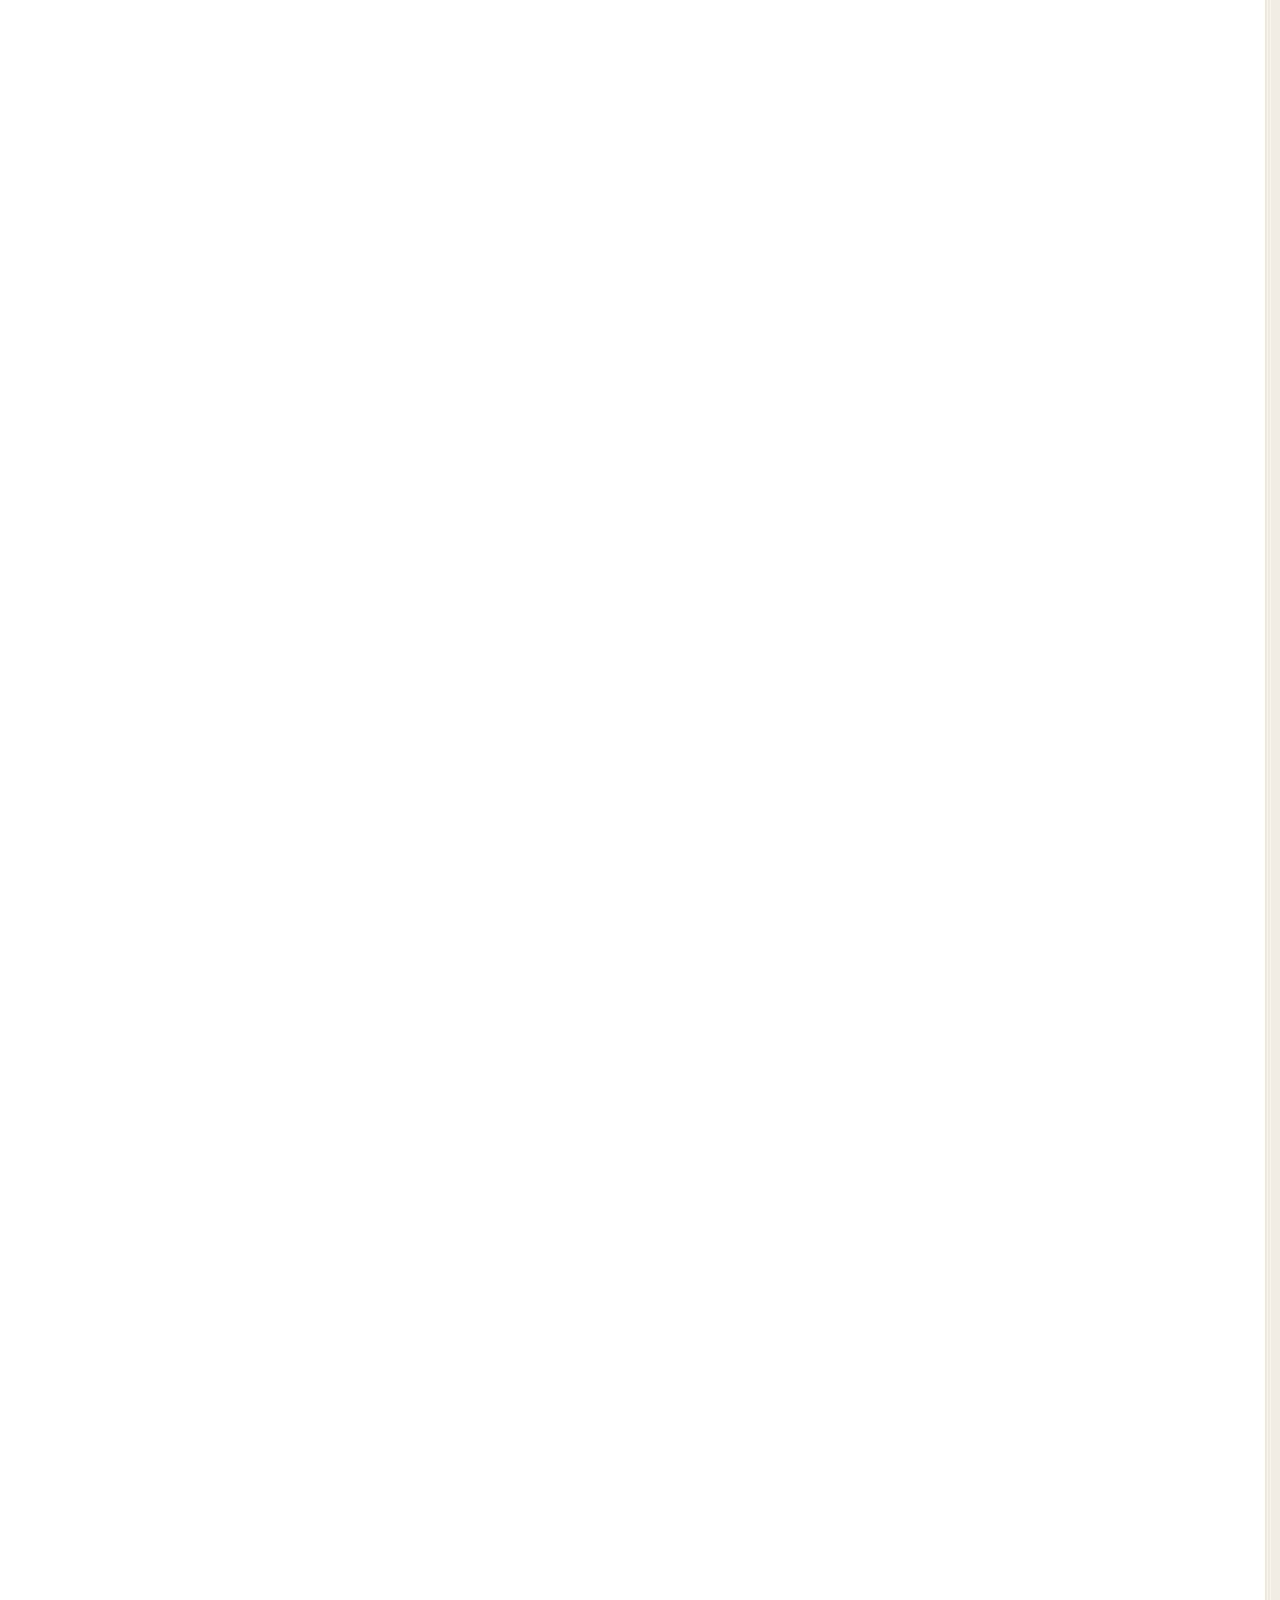
==== commit e15ffae0: "-" ====
--- a/index.html
+++ b/index.html
@@ -10,14 +10,14 @@
   <meta name="description" content="Portfolio of Rakibul Islam — business operations, digital growth, IT systems, Laravel/PHP products, research and applied technology." />
   <meta name="author" content="Rakibul Islam" />
   <meta name="application-name" content="Rakibul Islam Portfolio" />
-  <meta name="generator" content="Custom static portfolio · V9" />
+  <meta name="generator" content="Custom static portfolio · V10 Royal Luxe" />
   <meta name="robots" content="index,follow,max-image-preview:large,max-snippet:-1,max-video-preview:-1" />
   <meta name="referrer" content="strict-origin-when-cross-origin" />
   <meta name="format-detection" content="telephone=no" />
   <link rel="canonical" href="https://rishuvro.github.io/" />
-  <link rel="manifest" href="site.webmanifest?v=9.0.0" />
+  <link rel="manifest" href="site.webmanifest?v=10.0.0" />
   <link rel="sitemap" type="application/xml" title="Sitemap" href="sitemap.xml" />
-  <link rel="icon" href="assets/favicon.svg?v=9.0.0" type="image/svg+xml" />
+  <link rel="icon" href="assets/favicon.svg?v=10.0.0" type="image/svg+xml" />
 
   <meta property="og:type" content="website" />
   <meta property="og:site_name" content="Rakibul Islam Portfolio" />
@@ -25,14 +25,14 @@
   <meta property="og:url" content="https://rishuvro.github.io/" />
   <meta property="og:title" content="Rakibul Islam — Operations × Growth × Technology" />
   <meta property="og:description" content="I connect business operations, digital growth and technology to build systems that perform." />
-  <meta property="og:image" content="https://rishuvro.github.io/assets/social-card.png?v=9.0.0" />
+  <meta property="og:image" content="https://rishuvro.github.io/assets/social-card.png?v=10.0.0" />
   <meta property="og:image:width" content="1200" />
   <meta property="og:image:height" content="630" />
   <meta property="og:image:alt" content="Rakibul Islam — Operations × Growth × Technology" />
   <meta name="twitter:card" content="summary_large_image" />
   <meta name="twitter:title" content="Rakibul Islam — Operations × Growth × Technology" />
   <meta name="twitter:description" content="Business Operations × Digital Growth × Technology" />
-  <meta name="twitter:image" content="https://rishuvro.github.io/assets/social-card.png?v=9.0.0" />
+  <meta name="twitter:image" content="https://rishuvro.github.io/assets/social-card.png?v=10.0.0" />
   <meta name="twitter:image:alt" content="Rakibul Islam — Operations × Growth × Technology" />
 
   <link rel="preload" href="assets/profile-cutout.webp" as="image" type="image/webp" fetchpriority="high" />
@@ -45,7 +45,11 @@
       } catch (_) {}
     })();
   </script>
-  <link rel="stylesheet" href="styles.css?v=9.0.0" />
+  <link rel="stylesheet" href="styles.css?v=10.0.0" />
+  <link rel="preconnect" href="https://fonts.googleapis.com" />
+  <link rel="preconnect" href="https://fonts.gstatic.com" crossorigin />
+  <link href="https://fonts.googleapis.com/css2?family=Cormorant+Garamond:ital,wght@0,500;0,600;1,500;1,600&family=Manrope:wght@400;500;600;700&display=swap" rel="stylesheet" />
+  <link rel="stylesheet" href="royal.css?v=10.0.0" />
 
   <script type="application/ld+json">
   {
@@ -69,7 +73,7 @@
   }
   </script>
 </head>
-<body class="is-loading">
+<body class="is-loading royal-v10">
   <a class="skip-link" href="#main">Skip to content</a>
   <div class="boot-screen" id="boot-screen" aria-hidden="true">
     <div class="boot-grid"></div>
@@ -77,7 +81,7 @@
       <div class="boot-mark"><span>R</span><span>I</span></div>
       <div class="boot-copy"><strong>RAKIBUL ISLAM</strong><span>OPERATIONS × GROWTH × TECHNOLOGY</span></div>
       <div class="boot-meter"><i></i></div>
-      <div class="boot-status"><span>PORTFOLIO / V9</span><span>SYSTEM READY</span></div>
+      <div class="boot-status"><span>PORTFOLIO / V10 · ROYAL LUXE</span><span>SYSTEM READY</span></div>
     </div>
   </div>
   <div class="scroll-progress" aria-hidden="true"><span id="scroll-progress-bar"></span></div>
@@ -99,7 +103,7 @@
         <input id="command-input" type="search" autocomplete="off" spellcheck="false" role="combobox" aria-autocomplete="list" aria-controls="command-results" aria-expanded="false" placeholder="Search sections, projects, profiles or actions…" aria-label="Search portfolio commands" />
         <kbd>↵</kbd>
       </label>
-      <div class="command-meta"><span>PORTFOLIO CONTROL / V9</span><em id="command-result-count">15 COMMANDS</em></div>
+      <div class="command-meta"><span>PORTFOLIO CONTROL / V10</span><em id="command-result-count">15 COMMANDS</em></div>
       <div class="command-results" id="command-results" role="listbox" aria-label="Portfolio commands">
         <div class="command-group" data-command-group>
           <p>NAVIGATE</p>
@@ -183,7 +187,7 @@
   <main id="main" tabindex="-1">
     <section class="hero section-shell" aria-labelledby="hero-title">
       <div class="hero-copy">
-        <div class="eyebrow reveal"><span class="status-pulse"></span> Business operations · digital growth · technology</div>
+        <div class="eyebrow reveal"><span class="status-pulse"></span> Executive systems · digital growth · applied technology</div>
         <h1 id="hero-title" class="display reveal">
           <span class="display-line kinetic-line" data-ghost="I connect">I connect</span>
           <span class="display-line gradient-text kinetic-line" data-ghost="operations, growth">operations, growth</span>
@@ -284,14 +288,14 @@
         <div class="section-heading section-heading-row reveal">
           <div>
             <p class="kicker">02 · Selected work</p>
-            <h2>Systems built around real operations.</h2>
+            <h2>Selected systems, crafted around real operations.</h2>
           </div>
           <a class="text-link magnetic" href="https://github.com/rishuvro?tab=repositories" target="_blank" rel="noreferrer">All repositories <span>↗</span></a>
         </div>
 
         <div class="work-command reveal" aria-label="Selected work controls">
           <div class="work-command-copy">
-            <span class="work-command-label">PROJECT INDEX / V9</span>
+            <span class="work-command-label">PROJECT INDEX / V10</span>
             <p>Operational systems, growth builds and technical experiments — organized by what they solve.</p>
           </div>
           <div class="work-filters" role="group" aria-label="Filter projects">
@@ -406,7 +410,7 @@
     <section class="section section-shell experience-v6" id="experience" data-section-title="EXPERIENCE">
       <div class="section-heading experience-heading reveal">
         <p class="kicker">03 · Experience</p>
-        <h2>A career built by connecting support, software, operations and growth.</h2>
+        <h2>A career shaped across systems, operations and growth.</h2>
         <p>Each role added another layer: first understanding systems, then building them, then operating them around real business needs.</p>
       </div>
 
@@ -416,7 +420,7 @@
 
       <div class="career-console reveal" id="career-console">
         <aside class="career-index" role="tablist" aria-label="Experience roles" aria-orientation="vertical">
-          <div class="career-index-head"><span>CAREER MAP / V9</span><strong>04 ROLES</strong></div>
+          <div class="career-index-head"><span>CAREER MAP / V10</span><strong>04 ROLES</strong></div>
           <button class="career-tab is-active" type="button" role="tab" id="career-tab-evolved" aria-controls="career-panel-evolved" tabindex="0" data-career="evolved" aria-selected="true">
             <span class="career-tab-year">NOW</span><span class="career-tab-copy"><strong>Evolved Aesthetics Clinic</strong><small>Operations · Growth · IT</small></span><em>01</em>
           </button>
@@ -493,7 +497,7 @@
         <div class="research-v6-head reveal">
           <div class="section-heading">
             <p class="kicker">04 · Research + recognition</p>
-            <h2>Research that moves between data, systems and real-world problems.</h2>
+            <h2>Research with structure, data and practical consequence.</h2>
             <p>Published work, open research data and international conference service—connected by an applied technology mindset.</p>
           </div>
           <div class="research-profiles" aria-label="Research profiles">
@@ -585,7 +589,7 @@
         <div class="section-heading section-heading-row reveal credential-heading">
           <div>
             <p class="kicker">06 · Credential vault</p>
-            <h2>Proof, not decoration.</h2>
+            <h2>Evidence, refined and verified.</h2>
             <p>Conference roles, research presentation and technical learning — organized as evidence behind the work.</p>
           </div>
           <div class="credential-readout" aria-label="Credential summary">
@@ -596,7 +600,7 @@
         </div>
 
         <div class="credential-console reveal" aria-label="Credential filters">
-          <div class="credential-console-copy"><strong>CREDENTIAL INDEX / V9</strong><span>Filter by the kind of evidence you want to inspect.</span></div>
+          <div class="credential-console-copy"><strong>CREDENTIAL INDEX / V10</strong><span>Filter by the kind of evidence you want to inspect.</span></div>
           <div class="credential-filters" role="group" aria-label="Filter credentials">
             <button class="credential-filter is-active" type="button" data-credential-filter="all" aria-pressed="true">All</button>
             <button class="credential-filter" type="button" data-credential-filter="research" aria-pressed="false">Research</button>
@@ -633,7 +637,7 @@
     <section class="section education-section" id="education" data-section-title="EDUCATION">
       <div class="section-shell">
         <div class="education-v7-head reveal">
-          <div><p class="kicker">07 · Education</p><h2>Built in computer science.<br><span>Moving deeper into ICT.</span></h2></div>
+          <div><p class="kicker">07 · Education</p><h2>Computer science foundations.<br><span>Moving deeper into ICT.</span></h2></div>
           <div class="education-compass" aria-hidden="true"><i></i><i></i><i></i><b>LEARN<br>APPLY<br>RESEARCH</b></div>
         </div>
 
@@ -667,8 +671,8 @@
         <div class="contact-v7-top reveal">
           <div>
             <p class="kicker">08 · Contact / final signal</p>
-            <h2 class="contact-title">Bring me the messy part.</h2>
-            <p class="contact-subtitle">A workflow to structure. A growth problem to measure. A system idea to build.</p>
+            <h2 class="contact-title">Let’s build something of lasting value.</h2>
+            <p class="contact-subtitle">A workflow to refine. A growth challenge to measure. A system worth building well.</p>
           </div>
           <div class="contact-status-panel">
             <span class="contact-status-label">BASE SIGNAL</span>
@@ -678,7 +682,7 @@
         </div>
 
         <div class="contact-command reveal">
-          <div class="contact-command-head"><span>CONTACT CONSOLE / V9</span><em>CHOOSE A CHANNEL</em></div>
+          <div class="contact-command-head"><span>CONTACT SALON / V10</span><em>CHOOSE A CHANNEL</em></div>
           <div class="contact-command-main">
             <a class="contact-primary-channel cursor-view magnetic" data-cursor-label="EMAIL" href="mailto:rakibulislamshuvro@gmail.com"><small>PRIMARY CHANNEL</small><span>rakibulislamshuvro</span><strong>@gmail.com</strong><em>START A CONVERSATION ↗</em></a>
             <div class="contact-command-actions">
@@ -696,7 +700,7 @@
           <a href="https://orcid.org/0009-0004-0055-9928" target="_blank" rel="noreferrer"><span>04</span><small>IDENTITY</small><strong>ORCID</strong><em>0009-0004-0055-9928 ↗</em></a>
         </div>
 
-        <div class="contact-signoff reveal"><span>OPERATIONS</span><i>×</i><span>GROWTH</span><i>×</i><span>TECHNOLOGY</span><b>→</b><strong>LET'S BUILD SOMETHING USEFUL.</strong></div>
+        <div class="contact-signoff reveal"><span>OPERATIONS</span><i>×</i><span>GROWTH</span><i>×</i><span>TECHNOLOGY</span><b>→</b><strong>LET'S BUILD SOMETHING LASTING.</strong></div>
       </div>
     </section>
   </main>
@@ -707,6 +711,7 @@
     <p class="copyright">© <span id="year"></span> Rakibul Islam.</p>
   </footer>
 
-  <script src="app.js?v=9.0.0" defer></script>
+  <script src="app.js?v=10.0.0" defer></script>
+  <script src="royal.js?v=10.0.0" defer></script>
 </body>
 </html>
--- a/royal.css
+++ b/royal.css
@@ -0,0 +1,826 @@
+/* =========================================================
+   RAKIBUL ISLAM PORTFOLIO — V10 ROYAL LUXE EDITION
+   Art direction: obsidian / midnight / champagne / ivory
+   This layer intentionally overrides the V9 system without
+   removing its accessibility, structure, or interactions.
+   ========================================================= */
+
+:root {
+  --royal-bg: #080807;
+  --royal-bg-2: #0c0b09;
+  --royal-ink: #f4efe6;
+  --royal-muted: #a9a194;
+  --royal-gold: #c9a86a;
+  --royal-gold-bright: #e6c889;
+  --royal-gold-soft: rgba(201,168,106,.16);
+  --royal-line: rgba(226,200,145,.18);
+  --royal-line-strong: rgba(226,200,145,.36);
+  --royal-emerald: #79ad98;
+  --royal-blue: #7789ad;
+  --royal-shadow: 0 32px 100px rgba(0,0,0,.46);
+  --royal-display: "Cormorant Garamond", Georgia, "Times New Roman", serif;
+  --royal-sans: "Manrope", Inter, ui-sans-serif, system-ui, -apple-system, BlinkMacSystemFont, "Segoe UI", sans-serif;
+  --ease-royal: cubic-bezier(.16,1,.3,1);
+
+  /* Re-map V9 tokens so legacy modules inherit the new art direction. */
+  --bg: var(--royal-bg);
+  --bg-soft: #100f0d;
+  --surface: rgba(255,248,233,.035);
+  --surface-2: rgba(255,248,233,.065);
+  --text: var(--royal-ink);
+  --muted: var(--royal-muted);
+  --line: var(--royal-line);
+  --line-strong: var(--royal-line-strong);
+  --accent: var(--royal-gold);
+  --accent-2: #ac9466;
+  --accent-3: #777a8f;
+  --header: rgba(8,8,7,.78);
+  --shadow: var(--royal-shadow);
+}
+
+html[data-theme="light"] {
+  --royal-bg: #f2eee6;
+  --royal-bg-2: #eae3d7;
+  --royal-ink: #191713;
+  --royal-muted: #746c61;
+  --royal-gold: #9a7337;
+  --royal-gold-bright: #b88a42;
+  --royal-gold-soft: rgba(154,115,55,.11);
+  --royal-line: rgba(94,70,31,.16);
+  --royal-line-strong: rgba(94,70,31,.31);
+  --royal-emerald: #3e7867;
+  --royal-blue: #536581;
+  --royal-shadow: 0 30px 80px rgba(69,53,29,.13);
+
+  --bg: var(--royal-bg);
+  --bg-soft: #e8e0d2;
+  --surface: rgba(255,255,255,.42);
+  --surface-2: rgba(255,255,255,.68);
+  --text: var(--royal-ink);
+  --muted: var(--royal-muted);
+  --line: var(--royal-line);
+  --line-strong: var(--royal-line-strong);
+  --accent: var(--royal-gold);
+  --accent-2: #896f47;
+  --accent-3: #747181;
+  --header: rgba(244,240,232,.78);
+  --shadow: var(--royal-shadow);
+}
+
+html { background: var(--royal-bg); }
+body.royal-v10 {
+  font-family: var(--royal-sans);
+  background:
+    radial-gradient(circle at 74% 20%, color-mix(in srgb,var(--royal-gold) 7%, transparent), transparent 30%),
+    radial-gradient(circle at 17% 63%, color-mix(in srgb,var(--royal-blue) 5%, transparent), transparent 28%),
+    linear-gradient(180deg, var(--royal-bg) 0%, #090806 48%, #070706 100%);
+  letter-spacing: -.012em;
+}
+html[data-theme="light"] body.royal-v10 {
+  background:
+    radial-gradient(circle at 78% 18%, rgba(183,143,72,.10), transparent 31%),
+    radial-gradient(circle at 15% 61%, rgba(110,124,150,.06), transparent 28%),
+    linear-gradient(180deg,#f5f1e9 0%,#eee8de 50%,#f3eee6 100%);
+}
+
+body.royal-v10::before {
+  background:
+    radial-gradient(720px circle at var(--mx) var(--my), color-mix(in srgb, var(--royal-gold) 6%, transparent), transparent 60%),
+    linear-gradient(180deg, transparent 0%, rgba(0,0,0,.11) 100%);
+}
+
+/* A refined paper-grain instead of visible digital noise. */
+.royal-v10 .noise {
+  opacity: .024;
+  mix-blend-mode: soft-light;
+}
+
+/* Ambient signal field becomes subtler so the page reads editorial. */
+.royal-v10 #signal-canvas { opacity: .23; filter: sepia(.2) saturate(.7); }
+
+/* =========================================================
+   GLOBAL EDITORIAL SYSTEM
+   ========================================================= */
+.royal-v10 .section-shell { width: min(1420px, calc(100% - 72px)); }
+.royal-v10 .section { padding: 158px 0; }
+.royal-v10 .kicker,
+.royal-v10 .eyebrow,
+.royal-v10 .project-topline,
+.royal-v10 .career-panel-top,
+.royal-v10 .research-console-bar,
+.royal-v10 .credential-stack-head,
+.royal-v10 .contact-command-head {
+  color: var(--royal-gold-bright);
+  letter-spacing: .18em;
+}
+.royal-v10 .section-heading h2,
+.royal-v10 .research-v6-head h2,
+.royal-v10 .education-v7-head h2,
+.royal-v10 .contact-title,
+.royal-v10 .credential-vault .section-heading h2,
+.royal-v10 .career-panel h3,
+.royal-v10 .project-feature h3 {
+  font-family: var(--royal-display);
+  font-weight: 560;
+  letter-spacing: -.045em;
+  text-wrap: balance;
+}
+.royal-v10 .section-heading h2,
+.royal-v10 .research-v6-head h2,
+.royal-v10 .education-v7-head h2 {
+  font-size: clamp(54px, 6vw, 94px);
+  line-height: .94;
+}
+.royal-v10 .section-heading > p:last-child,
+.royal-v10 .research-v6-head p,
+.royal-v10 .education-v7-head p {
+  color: color-mix(in srgb,var(--royal-muted) 92%, transparent);
+}
+
+/* Every major section gets a thin ceremonial rule and chapter numeral. */
+.royal-v10 section[id]::after {
+  content: attr(data-section-title);
+  position: absolute;
+  top: 72px;
+  right: max(36px, calc((100vw - 1420px)/2));
+  color: color-mix(in srgb,var(--royal-gold) 26%, transparent);
+  font-size: 9px;
+  font-weight: 760;
+  letter-spacing: .28em;
+  pointer-events: none;
+}
+.royal-v10 section[id]::before {
+  content: "";
+  position: absolute;
+  top: 104px;
+  left: max(36px, calc((100vw - 1420px)/2));
+  right: max(36px, calc((100vw - 1420px)/2));
+  height: 1px;
+  background: linear-gradient(90deg,transparent,var(--royal-line),transparent);
+  pointer-events: none;
+}
+
+/* =========================================================
+   HEADER — FLOATING EXECUTIVE BAR
+   ========================================================= */
+.royal-v10 .site-header {
+  top: 18px;
+  min-height: 72px;
+  border-radius: 999px;
+  border-color: var(--royal-line);
+  background:
+    linear-gradient(180deg, color-mix(in srgb,var(--header) 94%, transparent), color-mix(in srgb,var(--header) 82%, transparent));
+  box-shadow: 0 14px 46px rgba(0,0,0,.18), inset 0 1px 0 rgba(255,255,255,.025);
+  padding-inline: 14px 16px;
+}
+.royal-v10 .site-header::before {
+  content:"";
+  position:absolute;
+  inset:-1px;
+  border-radius:inherit;
+  padding:1px;
+  background:linear-gradient(100deg,transparent 7%,rgba(229,196,130,.35) 38%,transparent 68%);
+  -webkit-mask:linear-gradient(#000 0 0) content-box,linear-gradient(#000 0 0);
+  -webkit-mask-composite:xor;
+  mask-composite:exclude;
+  opacity:.58;
+  pointer-events:none;
+}
+.royal-v10 .site-header.scrolled {
+  background: color-mix(in srgb,var(--royal-bg) 88%, transparent);
+  border-color: var(--royal-line-strong);
+}
+.royal-v10 .brand-mark {
+  border-radius: 50%;
+  border-color: var(--royal-line-strong);
+  background:
+    radial-gradient(circle at 32% 24%,rgba(255,245,218,.15),transparent 30%),
+    linear-gradient(145deg,rgba(202,169,104,.13),rgba(255,255,255,.025));
+  color: var(--royal-gold-bright);
+  font-family: var(--royal-display);
+  font-size: 16px;
+  letter-spacing: .01em;
+}
+.royal-v10 .brand-copy strong { font-family: var(--royal-display); font-size: 15px; font-weight: 650; }
+.royal-v10 .brand-copy small { letter-spacing: .16em; color: var(--royal-muted); }
+.royal-v10 .desktop-nav { gap: 30px; }
+.royal-v10 .desktop-nav a {
+  position:relative;
+  color: color-mix(in srgb,var(--royal-muted) 92%,transparent);
+  font-size:11px;
+  letter-spacing:.025em;
+  transition:color .35s var(--ease-royal);
+}
+.royal-v10 .desktop-nav a::after {
+  content:"";
+  position:absolute;
+  left:50%;right:50%;bottom:-12px;height:1px;
+  background:var(--royal-gold-bright);
+  transition:left .35s var(--ease-royal),right .35s var(--ease-royal),opacity .35s ease;
+  opacity:0;
+}
+.royal-v10 .desktop-nav a:hover,
+.royal-v10 .desktop-nav a.is-active { color:var(--royal-ink); }
+.royal-v10 .desktop-nav a:hover::after,
+.royal-v10 .desktop-nav a.is-active::after { left:18%;right:18%;opacity:1; }
+.royal-v10 .command-trigger,
+.royal-v10 .icon-button,
+.royal-v10 .menu-button { border-color:var(--royal-line);background:rgba(255,255,255,.025); }
+.royal-v10 .button-small {
+  background:linear-gradient(135deg,#f5eedf,#cfad70);
+  color:#18130d;
+  box-shadow:0 8px 28px rgba(199,160,93,.18);
+}
+
+/* =========================================================
+   HERO — ROYAL PORTRAIT / EDITORIAL COVER
+   ========================================================= */
+.royal-v10 .hero {
+  min-height: 100svh;
+  padding-top: 154px;
+  padding-bottom: 62px;
+  grid-template-columns:minmax(0,1.08fr) minmax(430px,.92fr);
+  gap:50px;
+}
+.royal-v10 .hero-copy::before {
+  content:"THE PORTFOLIO OF";
+  display:block;
+  width:max-content;
+  margin-bottom:18px;
+  color:var(--royal-gold);
+  font-size:9px;
+  font-weight:800;
+  letter-spacing:.33em;
+}
+.royal-v10 .eyebrow {
+  color: var(--royal-muted);
+  font-size: 10px;
+  letter-spacing:.17em;
+  margin-bottom: 24px;
+}
+.royal-v10 .status-pulse {
+  width:6px;height:6px;
+  background:var(--royal-gold-bright);
+  box-shadow:0 0 0 6px color-mix(in srgb,var(--royal-gold) 9%,transparent),0 0 20px color-mix(in srgb,var(--royal-gold) 22%,transparent);
+}
+.royal-v10 .display {
+  max-width:890px;
+  font-family:var(--royal-display);
+  font-size:clamp(68px,6.45vw,118px);
+  line-height:.79;
+  letter-spacing:-.065em;
+  font-weight:520;
+}
+.royal-v10 .display-line {
+  white-space:normal;
+  text-wrap:balance;
+  text-shadow:0 12px 50px rgba(0,0,0,.16);
+}
+.royal-v10 .display-line:nth-child(1) { font-style:italic; font-size:.93em; letter-spacing:-.055em; }
+.royal-v10 .display-line:nth-child(2) { font-size:.93em; }
+.royal-v10 .gradient-text {
+  background:linear-gradient(100deg,#e7cf9b 0%,#c7a263 38%,#8b8e9a 73%,#bfa673 100%);
+  background-size:180% 100%;
+  background-clip:text;
+  -webkit-background-clip:text;
+  animation:royalSheen 10s ease-in-out infinite alternate;
+}
+@keyframes royalSheen{0%{background-position:0 50%}100%{background-position:100% 50%}}
+.royal-v10 .hero-lede {
+  max-width:690px;
+  margin-top:34px;
+  font-size:clamp(17px,1.55vw,21px);
+  line-height:1.72;
+  color:#9f998e;
+}
+html[data-theme="light"] .royal-v10 .hero-lede { color:#6d665c; }
+.royal-v10 .hero-lede strong { color:var(--royal-gold-bright);font-family:var(--royal-display);font-size:1.08em; }
+.royal-v10 .hero-actions { margin-top:31px;gap:28px; }
+.royal-v10 .button-primary {
+  min-height:54px;
+  padding:0 26px;
+  background:linear-gradient(135deg,#eee4d0 0%,#d8bb82 100%);
+  color:#15120d;
+  border:1px solid rgba(255,255,255,.34);
+  box-shadow:0 13px 38px rgba(196,157,91,.14);
+}
+.royal-v10 .button-primary:hover { box-shadow:0 18px 52px rgba(196,157,91,.22); }
+.royal-v10 .text-link { color:#8f897f;font-size:12px; }
+.royal-v10 .text-link:hover { color:var(--royal-gold-bright); }
+.royal-v10 .hero-meta {
+  margin-top:48px;
+  color:#777269;
+  font-size:8px;
+  letter-spacing:.21em;
+}
+.royal-v10 .hero-meta i { background:var(--royal-gold);opacity:.42; }
+
+/* Portrait becomes a ceremonial framed cut-out instead of a UI card. */
+.royal-v10 .identity-stage { min-height:680px; }
+.royal-v10 .stage-monogram {
+  font-family:var(--royal-display);
+  font-size:clamp(150px,15vw,250px);
+  letter-spacing:-.1em;
+  color:transparent;
+  -webkit-text-stroke:1px color-mix(in srgb,var(--royal-gold) 10%,transparent);
+  opacity:.5;
+}
+.royal-v10 .stage-grid { opacity:.25;filter:sepia(.45) saturate(.6); }
+.royal-v10 .stage-glow {
+  width:73%;
+  background:radial-gradient(circle,color-mix(in srgb,var(--royal-gold) 18%,transparent),transparent 67%);
+  filter:blur(42px);
+}
+.royal-v10 .portrait-frame {
+  width:min(390px,72%);
+  aspect-ratio:.79;
+  overflow:visible;
+  border-radius:48% 48% 16% 16% / 34% 34% 12% 12%;
+  border:1px solid color-mix(in srgb,var(--royal-gold) 44%,transparent);
+  background:
+    radial-gradient(circle at 50% 27%,rgba(224,199,146,.12),transparent 40%),
+    linear-gradient(180deg,rgba(20,18,14,.55),rgba(10,9,8,.88));
+  box-shadow:0 48px 110px rgba(0,0,0,.46),inset 0 1px 0 rgba(255,243,216,.10);
+}
+html[data-theme="light"] .royal-v10 .portrait-frame {
+  background:linear-gradient(180deg,rgba(255,253,246,.62),rgba(221,210,190,.78));
+  box-shadow:0 40px 90px rgba(85,62,31,.16),inset 0 1px 0 rgba(255,255,255,.9);
+}
+.royal-v10 .portrait-frame::before {
+  inset:-15px;
+  border-radius:inherit;
+  background:none;
+  border:1px solid color-mix(in srgb,var(--royal-gold) 16%,transparent);
+  z-index:-2;
+}
+.royal-v10 .portrait-frame::after {
+  inset:-29px 28px;
+  border:0;
+  border-top:1px solid color-mix(in srgb,var(--royal-gold) 34%,transparent);
+  border-bottom:1px solid color-mix(in srgb,var(--royal-gold) 20%,transparent);
+  border-radius:50%;
+  z-index:-3;
+}
+.royal-v10 .portrait-frame img {
+  width:100%;height:100%;
+  object-fit:contain;
+  object-position:center bottom;
+  border-radius:inherit;
+  filter:saturate(.84) contrast(1.04) brightness(.98);
+}
+.royal-v10 .portrait-scan { display:none; }
+.royal-v10 .portrait-label {
+  left:23px;right:23px;bottom:18px;
+  padding-top:10px;
+  border-top:1px solid color-mix(in srgb,var(--royal-gold) 38%,transparent);
+  color:#d8c49c;
+}
+.royal-v10 .orbit { border-color:color-mix(in srgb,var(--royal-gold) 15%,transparent); }
+.royal-v10 .orbit::before { background:var(--royal-gold-bright);box-shadow:0 0 18px rgba(225,190,119,.35); }
+.royal-v10 .orbit-tag {
+  color:#dfcfaf;
+  border-color:color-mix(in srgb,var(--royal-gold) 32%,transparent);
+  background:rgba(8,8,7,.78);
+  box-shadow:0 7px 30px rgba(0,0,0,.18);
+  font-family:var(--royal-display);
+  letter-spacing:.08em;
+}
+html[data-theme="light"] .royal-v10 .orbit-tag{background:rgba(246,241,232,.83);color:#765b2d}
+.royal-v10 .stage-readout { border-left-color:var(--royal-gold); }
+.royal-v10 .stage-readout span { color:var(--royal-gold-bright); }
+.royal-v10 .stage-readout strong { font-family:var(--royal-display);font-size:11px;letter-spacing:.08em; }
+.royal-v10 .stage-connectors path { stroke:color-mix(in srgb,var(--royal-gold) 24%,transparent); }
+.royal-v10 .signal-dot { fill:var(--royal-gold-bright);filter:drop-shadow(0 0 7px rgba(219,182,107,.45)); }
+.royal-v10 .stage-caption span { color:#8d8578; }
+.royal-v10 .stage-caption strong { color:#c8b997;letter-spacing:.12em; }
+.royal-v10 .hero-rail {
+  grid-column:1/-1;
+  border-top:1px solid var(--royal-line);
+  border-bottom:1px solid var(--royal-line);
+  background:linear-gradient(90deg,transparent,rgba(201,168,106,.025),transparent);
+}
+.royal-v10 .hero-rail > div { border-right-color:var(--royal-line);padding-block:20px; }
+.royal-v10 .hero-rail span { color:var(--royal-gold); }
+.royal-v10 .hero-rail strong { font-family:var(--royal-display);font-size:14px;font-weight:540; }
+
+/* Ticker becomes a fine editorial ribbon. */
+.royal-v10 .ticker { border-color:var(--royal-line);background:rgba(199,161,93,.018); }
+.royal-v10 .ticker-track { color:#898276; }
+.royal-v10 .ticker b { color:var(--royal-gold);font-size:8px; }
+
+/* =========================================================
+   APPROACH / PRINCIPLES
+   ========================================================= */
+.royal-v10 .principle-card,
+.royal-v10 .project,
+.royal-v10 .career-console,
+.royal-v10 .research-console,
+.royal-v10 .credential-console,
+.royal-v10 .credential-hero,
+.royal-v10 .credential-tile,
+.royal-v10 .education-milestone,
+.royal-v10 .contact-command,
+.royal-v10 .contact-network a {
+  border-color:var(--royal-line);
+  background:
+    linear-gradient(150deg,rgba(255,248,233,.035),rgba(255,248,233,.012) 48%,rgba(199,161,93,.018)),
+    color-mix(in srgb,var(--royal-bg-2) 86%,transparent);
+  box-shadow:inset 0 1px 0 rgba(255,255,255,.018);
+}
+html[data-theme="light"] .royal-v10 .principle-card,
+html[data-theme="light"] .royal-v10 .project,
+html[data-theme="light"] .royal-v10 .career-console,
+html[data-theme="light"] .royal-v10 .research-console,
+html[data-theme="light"] .royal-v10 .credential-console,
+html[data-theme="light"] .royal-v10 .credential-hero,
+html[data-theme="light"] .royal-v10 .credential-tile,
+html[data-theme="light"] .royal-v10 .education-milestone,
+html[data-theme="light"] .royal-v10 .contact-command,
+html[data-theme="light"] .royal-v10 .contact-network a {
+  background:linear-gradient(150deg,rgba(255,255,255,.62),rgba(255,252,246,.3));
+}
+.royal-v10 .principle-card { border-radius:30px; }
+.royal-v10 .principle-number { color:var(--royal-gold); }
+.royal-v10 .principle-card h3 { font-family:var(--royal-display);font-size:34px;font-weight:560; }
+
+/* =========================================================
+   WORK — LUXURY CASE STUDIES
+   ========================================================= */
+.royal-v10 .work-section {
+  background:
+    radial-gradient(circle at 50% 18%,rgba(201,168,106,.055),transparent 28%),
+    linear-gradient(180deg,transparent,rgba(201,168,106,.012),transparent);
+}
+.royal-v10 .work-section .section-heading h2 { max-width:1080px; }
+.royal-v10 .project-index-console {
+  border-color:var(--royal-line);
+  border-radius:999px;
+  background:rgba(255,248,233,.025);
+  backdrop-filter:blur(18px);
+}
+.royal-v10 .project-index-console strong { color:var(--royal-gold-bright); }
+.royal-v10 .project-filter {
+  border-color:var(--royal-line);
+  background:transparent;
+  color:var(--royal-muted);
+}
+.royal-v10 .project-filter.is-active {
+  background:linear-gradient(135deg,#e7d5b3,#b98d48);
+  color:#18130c;
+  border-color:transparent;
+  box-shadow:0 0 0 4px rgba(197,156,86,.07);
+}
+.royal-v10 .project { border-radius:32px;overflow:hidden; }
+.royal-v10 .project::before {
+  background:radial-gradient(500px circle at var(--px,50%) var(--py,50%),rgba(205,169,99,.08),transparent 55%);
+}
+.royal-v10 .project-feature { padding:24px 34px 36px; }
+.royal-v10 .project-feature h3 { font-size:clamp(52px,5vw,78px);line-height:.9; }
+.royal-v10 .project-feature .project-description { font-size:17px;line-height:1.72;color:var(--royal-muted); }
+.royal-v10 .project-feature .project-system-meta > div { border-color:var(--royal-line); }
+.royal-v10 .project-feature .project-system-meta small { color:#7f796e; }
+.royal-v10 .project-feature .project-system-meta strong { font-family:var(--royal-display);font-weight:560;color:#d9cdb7; }
+html[data-theme="light"] .royal-v10 .project-feature .project-system-meta strong { color:#5f4a2b; }
+.royal-v10 .project-visual { border-color:var(--royal-line);background:rgba(255,255,255,.018); }
+.royal-v10 .project-tech span { border-color:var(--royal-line);color:#999184; }
+.royal-v10 .round-link { border-color:var(--royal-line-strong);color:var(--royal-gold-bright); }
+.royal-v10 .round-link:hover { background:var(--royal-gold);color:#17130d; }
+
+/* =========================================================
+   EXPERIENCE — EXECUTIVE TIMELINE
+   ========================================================= */
+.royal-v10 .career-flow { border-color:var(--royal-line); }
+.royal-v10 .career-flow i { background:var(--royal-gold); }
+.royal-v10 .career-console { border-radius:34px;overflow:hidden; }
+.royal-v10 .career-index { border-right-color:var(--royal-line); }
+.royal-v10 .career-index-head { color:#7d7569;border-bottom-color:var(--royal-line); }
+.royal-v10 .career-tab { border-bottom-color:var(--royal-line); }
+.royal-v10 .career-tab.is-active {
+  background:linear-gradient(90deg,rgba(201,168,106,.12),transparent 86%);
+}
+.royal-v10 .career-tab.is-active::before { background:var(--royal-gold-bright); }
+.royal-v10 .career-tab-year { color:var(--royal-gold);font-family:var(--royal-display); }
+.royal-v10 .career-tab-copy strong { font-family:var(--royal-display);font-size:17px;font-weight:600; }
+.royal-v10 .career-stage-grid { opacity:.22;filter:sepia(.45); }
+.royal-v10 .career-panel h3 { font-size:clamp(52px,5.2vw,78px);line-height:.93; }
+.royal-v10 .career-role-label { color:var(--royal-gold-bright); }
+.royal-v10 .career-summary { color:var(--royal-muted);font-size:18px;line-height:1.72; }
+.royal-v10 .career-layer { border-color:var(--royal-line); }
+.royal-v10 .career-layer strong { font-family:var(--royal-display);font-size:20px;font-weight:560; }
+.royal-v10 .career-signal i { background:var(--royal-gold); }
+
+/* =========================================================
+   RESEARCH — ARCHIVE / SCHOLARLY SALON
+   ========================================================= */
+.royal-v10 .research-section {
+  background:linear-gradient(180deg,transparent,rgba(114,104,82,.035),transparent);
+}
+.royal-v10 .research-profiles a { border-color:var(--royal-line);color:var(--royal-muted); }
+.royal-v10 .research-profiles a:hover { color:#17130d;background:var(--royal-gold-bright);border-color:transparent; }
+.royal-v10 .research-console { border-radius:34px; }
+.royal-v10 .research-console-bar { border-bottom-color:var(--royal-line); }
+.royal-v10 .research-feature h3 { font-family:var(--royal-display);font-size:clamp(43px,4vw,64px);font-weight:560;line-height:.98; }
+.royal-v10 .research-feature-copy p { color:var(--royal-muted);line-height:1.72; }
+.royal-v10 .research-node { border-color:var(--royal-line); }
+.royal-v10 .research-node h4 { font-family:var(--royal-display);font-size:26px;font-weight:560; }
+.royal-v10 .research-node-top span { color:var(--royal-gold-bright); }
+.royal-v10 .research-timeline::before { background:linear-gradient(90deg,transparent,var(--royal-line-strong),transparent); }
+.royal-v10 .research-timeline i { border-color:var(--royal-gold);background:var(--royal-bg); }
+
+/* =========================================================
+   SKILLS — JEWEL BOXES
+   ========================================================= */
+.royal-v10 .skill-group { border-color:var(--royal-line);border-radius:28px;background:rgba(255,248,233,.018); }
+.royal-v10 .skill-group h3 { font-family:var(--royal-display);font-size:27px;font-weight:560; }
+.royal-v10 .skill-tags span { border-color:var(--royal-line);color:#9f978a; }
+.royal-v10 .skill-tags span:hover { color:#17130c;background:var(--royal-gold-bright);border-color:transparent; }
+
+/* =========================================================
+   CREDENTIALS — CURATED GALLERY
+   ========================================================= */
+.royal-v10 .credential-vault { background:linear-gradient(180deg,transparent,rgba(201,168,106,.018),transparent); }
+.royal-v10 .credential-readout strong { font-family:var(--royal-display);font-size:38px;color:var(--royal-gold-bright);font-weight:560; }
+.royal-v10 .credential-console { border-radius:999px; }
+.royal-v10 .credential-filter { border-color:var(--royal-line);color:var(--royal-muted); }
+.royal-v10 .credential-filter.is-active { background:var(--royal-gold-bright);color:#19140d;border-color:transparent; }
+.royal-v10 .credential-hero { border-radius:30px;overflow:hidden; }
+.royal-v10 .credential-hero-media::after { background:linear-gradient(180deg,transparent,rgba(9,8,6,.58)); }
+.royal-v10 .credential-hero-copy h3 { font-family:var(--royal-display);font-size:42px;font-weight:560; }
+.royal-v10 .credential-hero-copy span,
+.royal-v10 .credential-tile small { color:var(--royal-gold); }
+.royal-v10 .credential-tile { border-radius:24px; }
+.royal-v10 .credential-tile h3 { font-family:var(--royal-display);font-size:24px;font-weight:560; }
+.royal-v10 .credential-tile-index { color:var(--royal-gold); }
+
+/* =========================================================
+   EDUCATION — ACADEMIC LINEAGE
+   ========================================================= */
+.royal-v10 .education-v7-head h2 span { color:var(--royal-gold-bright);font-style:italic; }
+.royal-v10 .education-compass { border-color:var(--royal-line); }
+.royal-v10 .education-compass i { border-color:var(--royal-line); }
+.royal-v10 .education-compass b { color:var(--royal-gold); }
+.royal-v10 .education-axis span { background:linear-gradient(180deg,var(--royal-gold),transparent); }
+.royal-v10 .education-milestone { border-radius:30px; }
+.royal-v10 .education-year span { font-family:var(--royal-display);color:var(--royal-gold-bright);font-size:34px; }
+.royal-v10 .education-card-copy h3 { font-family:var(--royal-display);font-weight:560;font-size:34px; }
+.royal-v10 .education-tags span { border-color:var(--royal-line); }
+.royal-v10 .education-status { color:var(--royal-gold); }
+.royal-v10 .education-footer strong { font-family:var(--royal-display);font-size:30px;font-weight:560; }
+
+/* =========================================================
+   CONTACT — PRIVATE SALON
+   ========================================================= */
+.royal-v10 .contact-section {
+  min-height:92svh;
+  background:
+    radial-gradient(circle at 72% 40%,rgba(201,168,106,.08),transparent 28%),
+    linear-gradient(180deg,rgba(201,168,106,.012),transparent 60%);
+}
+.royal-v10 .contact-monogram { font-family:var(--royal-display);color:transparent;-webkit-text-stroke:1px rgba(209,175,106,.055); }
+.royal-v10 .contact-glow { background:radial-gradient(circle,rgba(201,168,106,.10),transparent 70%); }
+.royal-v10 .contact-radar span { border-color:var(--royal-line); }
+.royal-v10 .contact-radar i { background:var(--royal-gold-bright);box-shadow:0 0 28px rgba(225,191,119,.36); }
+.royal-v10 .contact-title { font-size:clamp(70px,8.5vw,132px);font-style:italic;line-height:.78; }
+.royal-v10 .contact-subtitle { color:var(--royal-muted); }
+.royal-v10 .contact-command { border-radius:34px; }
+.royal-v10 .contact-primary-channel {
+  background:linear-gradient(135deg,rgba(205,169,98,.11),rgba(255,255,255,.018));
+  border-color:var(--royal-line);
+}
+.royal-v10 .contact-primary-channel small { color:var(--royal-gold); }
+.royal-v10 .contact-primary-channel span,
+.royal-v10 .contact-primary-channel strong { font-family:var(--royal-display);font-weight:560; }
+.royal-v10 .contact-primary-channel em { color:var(--royal-gold-bright); }
+.royal-v10 .contact-command-actions > * { border-color:var(--royal-line); }
+.royal-v10 .contact-network a { border-radius:24px; }
+.royal-v10 .contact-network strong { font-family:var(--royal-display);font-size:28px;font-weight:560; }
+.royal-v10 .contact-network span { color:var(--royal-gold); }
+.royal-v10 .contact-signoff { border-color:var(--royal-line);color:#837c71; }
+.royal-v10 .contact-signoff strong { color:var(--royal-gold-bright);font-family:var(--royal-display);font-size:20px;font-weight:560; }
+
+/* =========================================================
+   COMMAND PALETTE — LUXURY CONTROL ROOM
+   ========================================================= */
+.royal-v10 .command-backdrop { background:rgba(4,4,3,.77);backdrop-filter:blur(18px); }
+.royal-v10 .command-panel {
+  border-color:var(--royal-line-strong);
+  border-radius:32px;
+  background:
+    radial-gradient(circle at 88% 10%,rgba(201,168,106,.08),transparent 28%),
+    color-mix(in srgb,var(--royal-bg) 96%,transparent);
+  box-shadow:0 50px 150px rgba(0,0,0,.62);
+}
+.royal-v10 .command-panel::before {
+  content:"";position:absolute;inset:10px;border:1px solid rgba(201,168,106,.08);border-radius:24px;pointer-events:none;
+}
+.royal-v10 .command-panel-head strong { font-family:var(--royal-display);font-size:32px;font-weight:560; }
+.royal-v10 .command-panel-head span,
+.royal-v10 .command-meta { color:var(--royal-gold); }
+.royal-v10 .command-search { border-color:var(--royal-line);background:rgba(255,255,255,.025); }
+.royal-v10 .command-item { border-color:var(--royal-line); }
+.royal-v10 .command-item.is-active,
+.royal-v10 .command-item:hover { background:linear-gradient(90deg,rgba(201,168,106,.12),rgba(201,168,106,.025)); }
+.royal-v10 .command-item b { font-family:var(--royal-display);font-size:17px;font-weight:600; }
+.royal-v10 .command-item i { color:var(--royal-gold); }
+.royal-v10 .command-fab {
+  border-color:var(--royal-line-strong);
+  background:rgba(11,10,8,.9);
+  color:var(--royal-gold-bright);
+}
+
+/* =========================================================
+   CHAPTER DOCK — GOLD SPINE
+   ========================================================= */
+.royal-v10 .chapter-dock {
+  border-color:var(--royal-line);
+  background:color-mix(in srgb,var(--royal-bg) 88%,transparent);
+  box-shadow:0 18px 50px rgba(0,0,0,.18);
+}
+.royal-v10 .chapter-dock a span { background:#6f675c; }
+.royal-v10 .chapter-dock a.is-active span { background:var(--royal-gold-bright);box-shadow:0 0 0 5px rgba(205,169,99,.08),0 0 17px rgba(205,169,99,.24); }
+.royal-v10 .chapter-dock-readout b { color:var(--royal-gold-bright); }
+
+/* =========================================================
+   FOOTER
+   ========================================================= */
+.royal-v10 .site-footer { border-top-color:var(--royal-line); }
+.royal-v10 .footer-brand p { font-family:var(--royal-display);font-size:16px;color:#aaa194; }
+.royal-v10 .footer-links a { color:#837b70; }
+.royal-v10 .footer-links a:hover { color:var(--royal-gold-bright); }
+
+/* =========================================================
+   FOCUS / CURSOR / MICRO-INTERACTION CLEANUP
+   ========================================================= */
+.royal-v10 :focus-visible { outline-color:var(--royal-gold-bright);outline-width:1px; }
+.royal-v10 .cursor-dot { background:var(--royal-gold-bright); }
+.royal-v10 .cursor-ring { border-color:rgba(214,184,122,.5); }
+.royal-v10.cursor-hover .cursor-ring,
+.royal-v10 .cursor-hover .cursor-ring { border-color:var(--royal-gold-bright);background:rgba(205,169,99,.07); }
+.royal-v10 .scroll-progress span { background:linear-gradient(90deg,#826637,#e0bd78,#947345); }
+.royal-v10 .system-toast { border-color:var(--royal-line-strong);background:rgba(12,11,9,.94);color:var(--royal-gold-bright); }
+
+/* =========================================================
+   ROYAL REVEALS
+   ========================================================= */
+@media (prefers-reduced-motion:no-preference) {
+  .royal-v10 .section-heading.reveal.in-view h2,
+  .royal-v10 .research-v6-head.reveal.in-view h2,
+  .royal-v10 .education-v7-head.reveal.in-view h2 {
+    animation:royalHeading 1.05s var(--ease-royal) both;
+  }
+  @keyframes royalHeading {
+    from{opacity:.08;transform:translateY(24px);filter:blur(8px);letter-spacing:-.02em}
+    to{opacity:1;transform:none;filter:none}
+  }
+  .royal-v10 .portrait-frame { animation:royalPortraitFloat 8s ease-in-out infinite; }
+  @keyframes royalPortraitFloat { 0%,100%{translate:0 0}50%{translate:0 -7px} }
+}
+
+/* =========================================================
+   RESPONSIVE — KEEP THE LUXE FEEL, NOT A SHRUNK DESKTOP
+   ========================================================= */
+@media (min-width:1500px) {
+  .royal-v10 .hero { grid-template-columns:minmax(0,1.06fr) minmax(460px,.94fr);gap:48px; }
+  .royal-v10 .display { font-size:clamp(72px,6.05vw,116px); }
+}
+@media (max-width:1280px) {
+  .royal-v10 .section-shell { width:min(1160px,calc(100% - 44px)); }
+  .royal-v10 .hero { grid-template-columns:minmax(0,1.05fr) minmax(370px,.95fr);gap:24px; }
+  .royal-v10 .display { font-size:clamp(58px,6.6vw,88px); }
+  .royal-v10 .identity-stage { min-height:590px; }
+}
+@media (max-width:900px) {
+  .royal-v10 .section-shell { width:calc(100% - 32px); }
+  .royal-v10 .site-header { border-radius:24px;top:10px; }
+  .royal-v10 .hero { grid-template-columns:1fr;gap:20px;padding-top:132px; }
+  .royal-v10 .hero-copy::before { margin-bottom:14px; }
+  .royal-v10 .display { font-size:clamp(60px,14vw,96px);line-height:.82; }
+  .royal-v10 .identity-stage { min-height:590px;margin-top:20px; }
+  .royal-v10 .portrait-frame { width:min(390px,68vw); }
+  .royal-v10 .hero-rail { grid-template-columns:1fr 1fr; }
+  .royal-v10 .section { padding:116px 0; }
+  .royal-v10 section[id]::after { display:none; }
+  .royal-v10 section[id]::before { top:76px;left:16px;right:16px; }
+  .royal-v10 .contact-title { font-size:clamp(60px,15vw,96px); }
+}
+@media (max-width:620px) {
+  .royal-v10 .section-shell { width:calc(100% - 24px); }
+  .royal-v10 .hero { padding-top:118px; }
+  .royal-v10 .display { font-size:clamp(50px,15.5vw,76px);line-height:.83; }
+  .royal-v10 .display-line:nth-child(2) { font-size:.9em; }
+  .royal-v10 .hero-lede { font-size:16px;line-height:1.65; }
+  .royal-v10 .hero-actions { align-items:flex-start;gap:18px; }
+  .royal-v10 .button-primary { width:100%; }
+  .royal-v10 .text-link { width:100%;justify-content:space-between; }
+  .royal-v10 .identity-stage { min-height:505px; }
+  .royal-v10 .portrait-frame { width:min(315px,77vw); }
+  .royal-v10 .hero-rail { grid-template-columns:1fr; }
+  .royal-v10 .hero-rail > div { border-right:0;border-bottom:1px solid var(--royal-line); }
+  .royal-v10 .section { padding:98px 0; }
+  .royal-v10 .section-heading h2,
+  .royal-v10 .research-v6-head h2,
+  .royal-v10 .education-v7-head h2 { font-size:clamp(47px,14vw,68px); }
+  .royal-v10 .project-index-console,
+  .royal-v10 .credential-console { border-radius:24px; }
+  .royal-v10 .project,
+  .royal-v10 .career-console,
+  .royal-v10 .research-console,
+  .royal-v10 .contact-command { border-radius:24px; }
+}
+
+/* Reduced motion retains the visual system without decorative drift. */
+@media (prefers-reduced-motion:reduce) {
+  .royal-v10 .gradient-text,
+  .royal-v10 .portrait-frame { animation:none!important; }
+}
+
+/* Pointer-following champagne halo used by royal.js. */
+.royal-v10::after {
+  content:"";
+  position:fixed;
+  left:var(--royal-x,72vw);
+  top:var(--royal-y,24vh);
+  width:520px;
+  height:520px;
+  translate:-50% -50%;
+  border-radius:50%;
+  pointer-events:none;
+  z-index:-3;
+  background:radial-gradient(circle,rgba(208,172,103,.055),transparent 66%);
+  filter:blur(9px);
+}
+.royal-v10 .royal-glint { position:relative; }
+.royal-v10 .royal-glint::after {
+  content:"";
+  position:absolute;
+  inset:0;
+  pointer-events:none;
+  background:linear-gradient(112deg,transparent 18%,rgba(239,211,157,.07) 42%,transparent 63%);
+  transform:translateX(-100%);
+  animation:royalCardGlint 1.15s var(--ease-royal) both;
+}
+@keyframes royalCardGlint { to{transform:translateX(100%)} }
+
+/* Exact V9 component mappings retained by V10. */
+.royal-v10 .pillar {
+  border-color:var(--royal-line);
+  border-radius:30px;
+  background:linear-gradient(155deg,rgba(255,248,233,.035),rgba(255,248,233,.012));
+  box-shadow:inset 0 1px 0 rgba(255,255,255,.018);
+}
+.royal-v10 .pillar-index { color:var(--royal-gold); }
+.royal-v10 .pillar h3 { font-family:var(--royal-display);font-size:38px;font-weight:560; }
+.royal-v10 .pillar p { color:var(--royal-muted); }
+.royal-v10 .micro-tags span { border-color:var(--royal-line);color:#9a9286; }
+.royal-v10 .pillar-icon { filter:sepia(.7) saturate(.75); }
+
+.royal-v10 .work-command {
+  border-color:var(--royal-line);
+  border-radius:999px;
+  background:rgba(255,248,233,.025);
+  backdrop-filter:blur(18px);
+  box-shadow:inset 0 1px 0 rgba(255,255,255,.018);
+}
+html[data-theme="light"] .royal-v10 .work-command{background:rgba(255,255,255,.42)}
+.royal-v10 .work-command-label { color:var(--royal-gold-bright);letter-spacing:.18em; }
+.royal-v10 .work-command-copy p { color:var(--royal-muted); }
+.royal-v10 .work-filter {
+  border-color:var(--royal-line);
+  background:transparent;
+  color:var(--royal-muted);
+}
+.royal-v10 .work-filter.is-active {
+  background:linear-gradient(135deg,#e8d7b4,#b88b47);
+  color:#17130d;
+  border-color:transparent;
+  box-shadow:0 0 0 4px rgba(201,168,106,.07);
+}
+.royal-v10 .work-counter b { font-family:var(--royal-display);font-size:28px;color:var(--royal-gold-bright);font-weight:560; }
+.royal-v10 .work-counter span { color:#817a70;letter-spacing:.12em; }
+.royal-v10 .feature-eyebrow { color:var(--royal-gold-bright);letter-spacing:.18em; }
+.royal-v10 .feature-signals { border-color:var(--royal-line); }
+.royal-v10 .feature-signals > div { border-color:var(--royal-line); }
+.royal-v10 .feature-signals small { color:#7f786d; }
+.royal-v10 .feature-signals strong { color:#d5c9b3;font-family:var(--royal-display);font-weight:560; }
+html[data-theme="light"] .royal-v10 .feature-signals strong{color:#5f4b2f}
+.royal-v10 .system-window { border-color:var(--royal-line);box-shadow:0 38px 85px rgba(0,0,0,.18); }
+.royal-v10 .window-bar { border-bottom-color:var(--royal-line); }
+.royal-v10 .mock-chart span { background:linear-gradient(180deg,#d6b475,rgba(129,97,47,.22)); }
+.royal-v10 .feature-outcome { border-top-color:var(--royal-line); }
+.royal-v10 .feature-outcome span { color:var(--royal-gold); }
+.royal-v10 .feature-outcome strong { font-family:var(--royal-display);font-size:18px;font-weight:560; }
+.royal-v10 .feature-open { border-color:var(--royal-line-strong);color:var(--royal-gold-bright); }
+.royal-v10 .feature-open:hover { background:var(--royal-gold-bright);color:#17130d; }
+
+.royal-v10 .skill-map { filter:sepia(.42) saturate(.72); }
+.royal-v10 .skill-core { border-color:var(--royal-line-strong);color:var(--royal-gold-bright);font-family:var(--royal-display); }
+.royal-v10 .skill-ring { border-color:var(--royal-line); }
+.royal-v10 .skill-ring span { border-color:var(--royal-line);background:color-mix(in srgb,var(--royal-bg) 88%,transparent);color:#9b9387; }
+.royal-v10 .skill-column { border-color:var(--royal-line); }
+.royal-v10 .skill-number { color:var(--royal-gold); }
+.royal-v10 .skill-column h3 { font-family:var(--royal-display);font-size:34px;font-weight:560; }
+.royal-v10 .skill-column p { color:var(--royal-muted);line-height:1.72; }
+
+@media (max-width:900px){
+  .royal-v10 .work-command{border-radius:26px}
+}
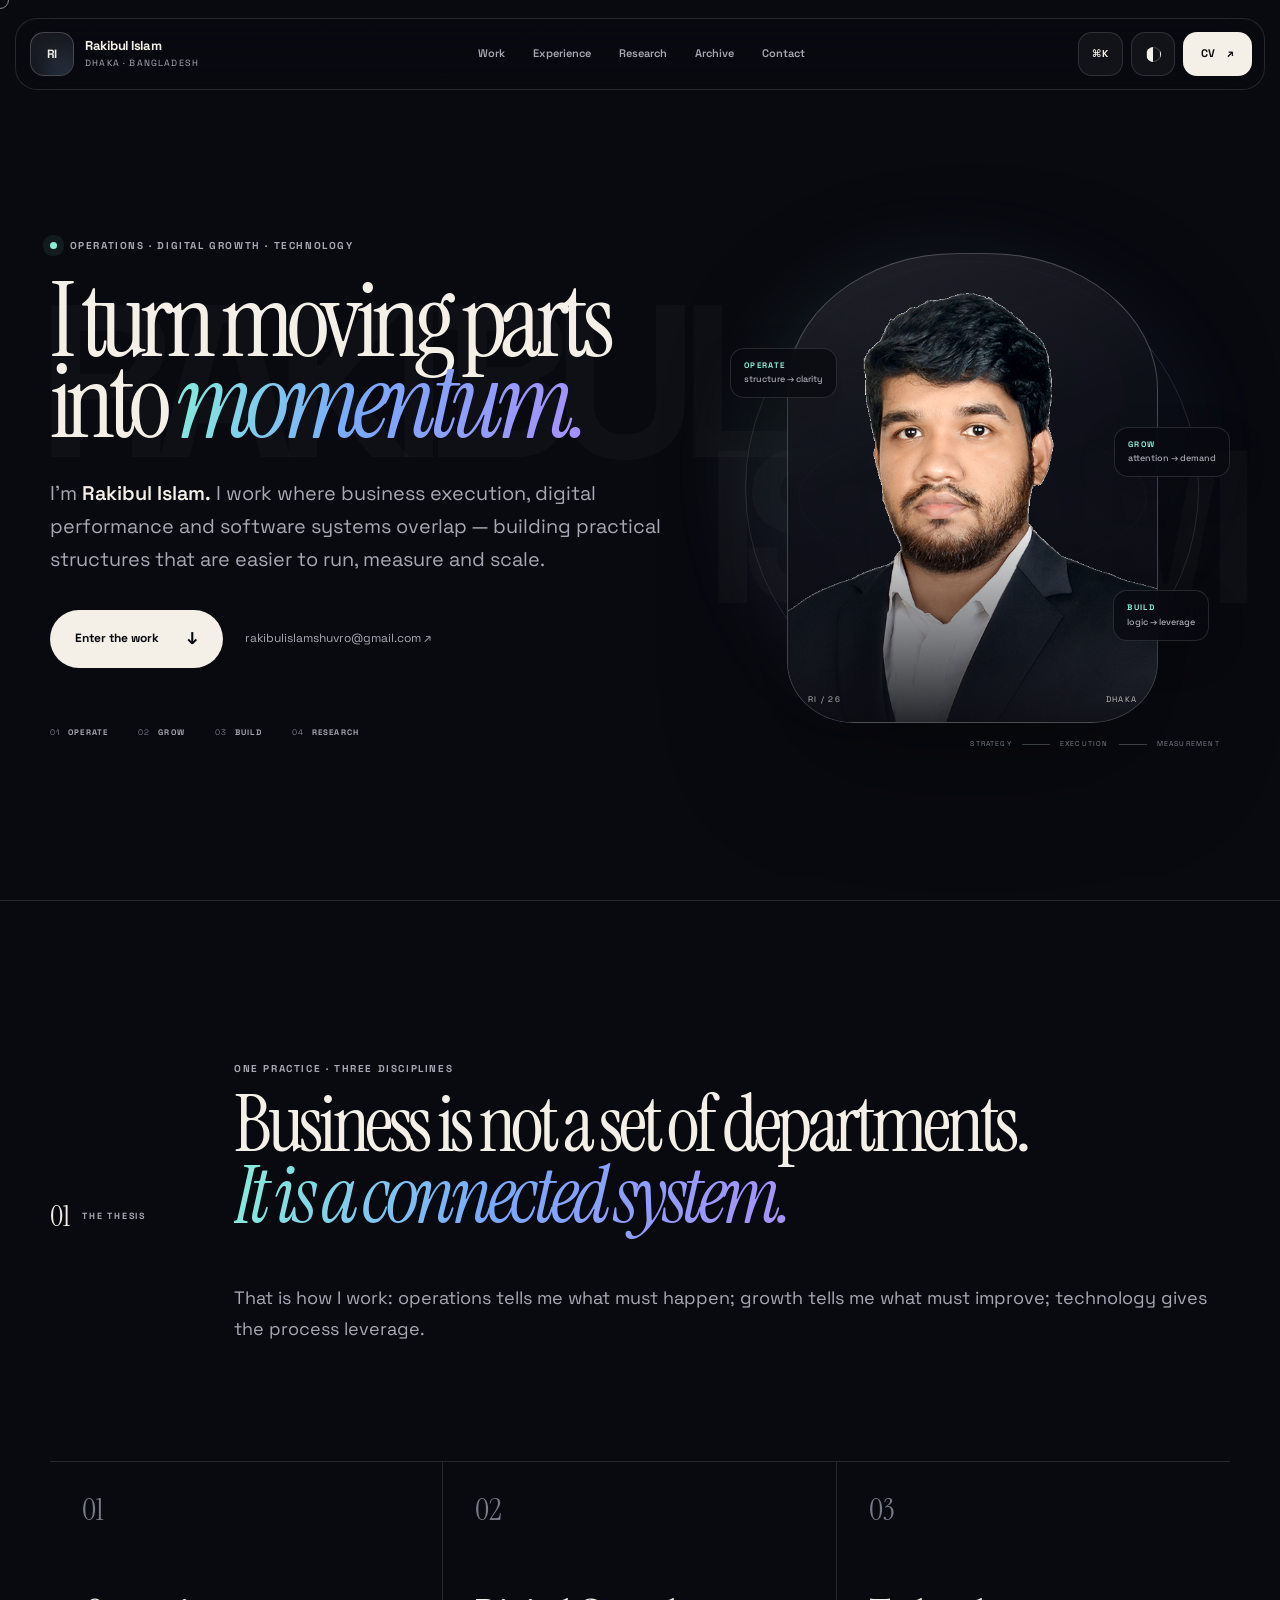
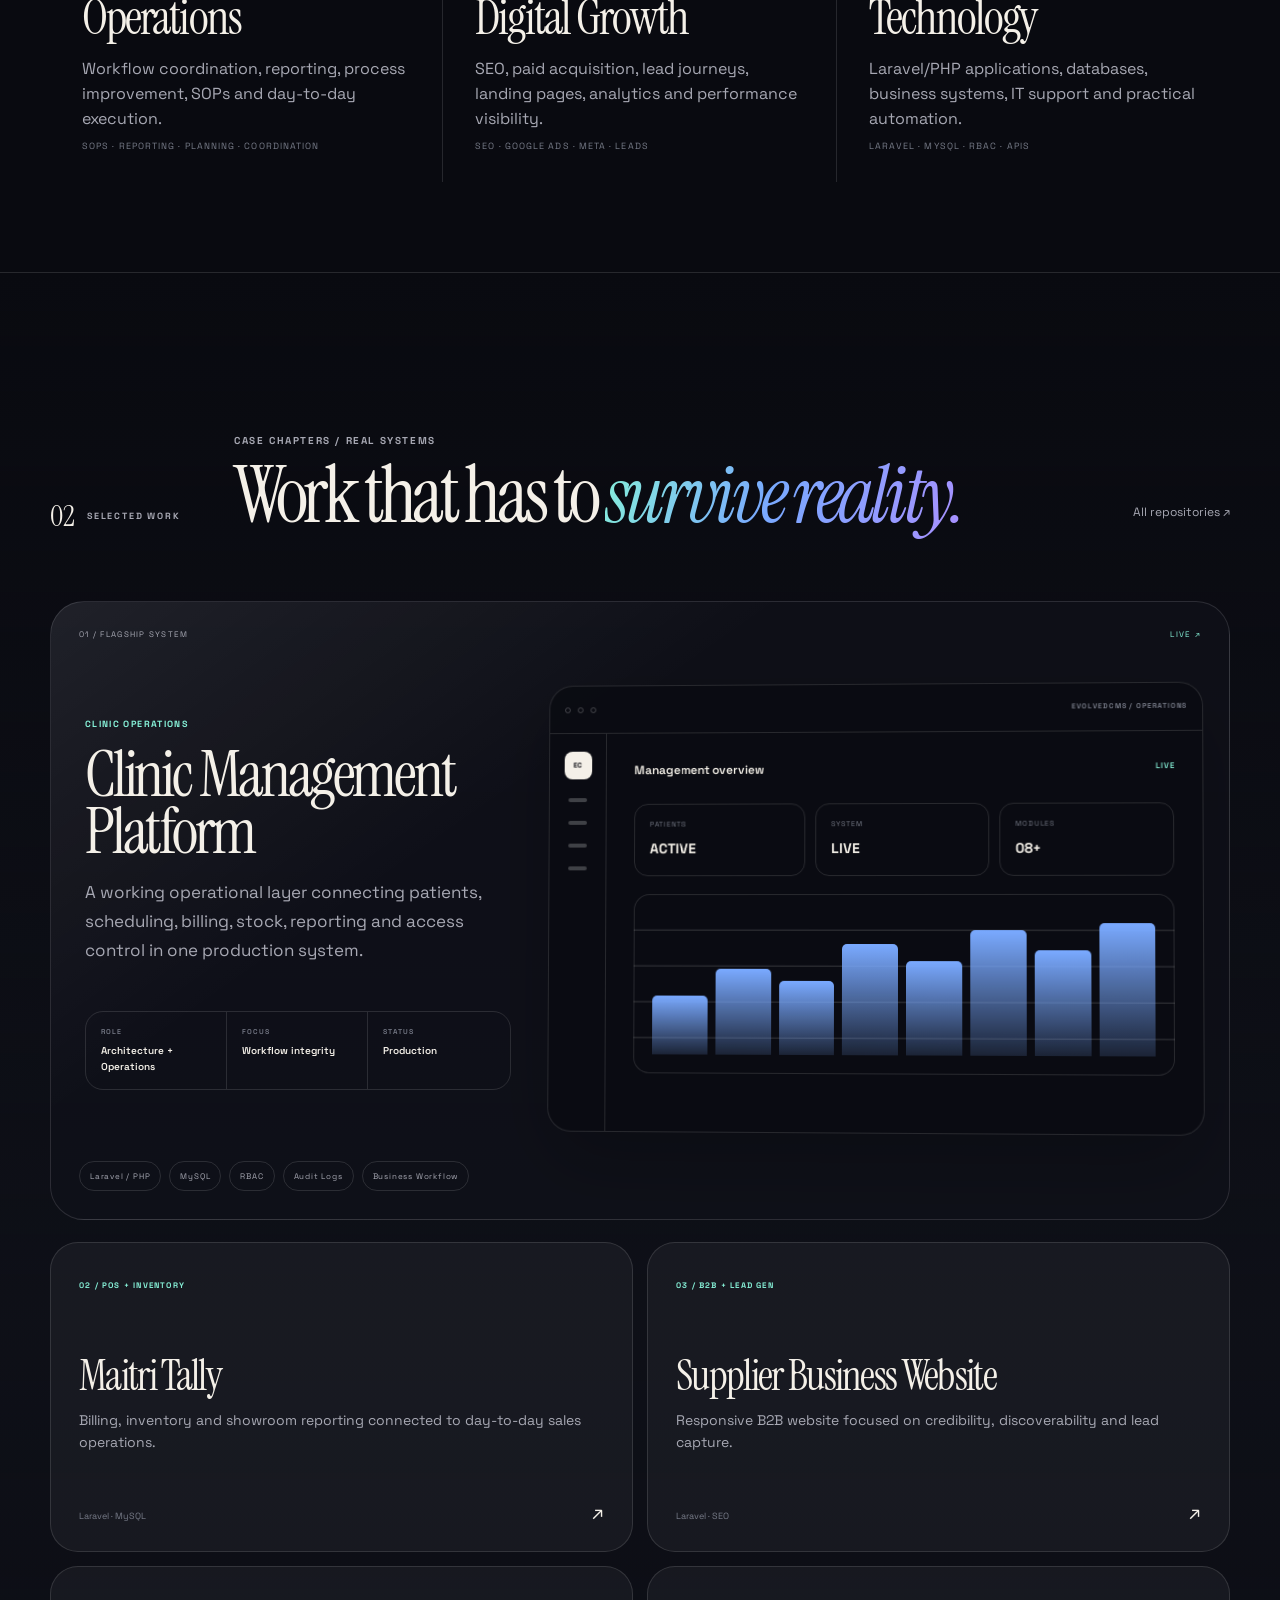
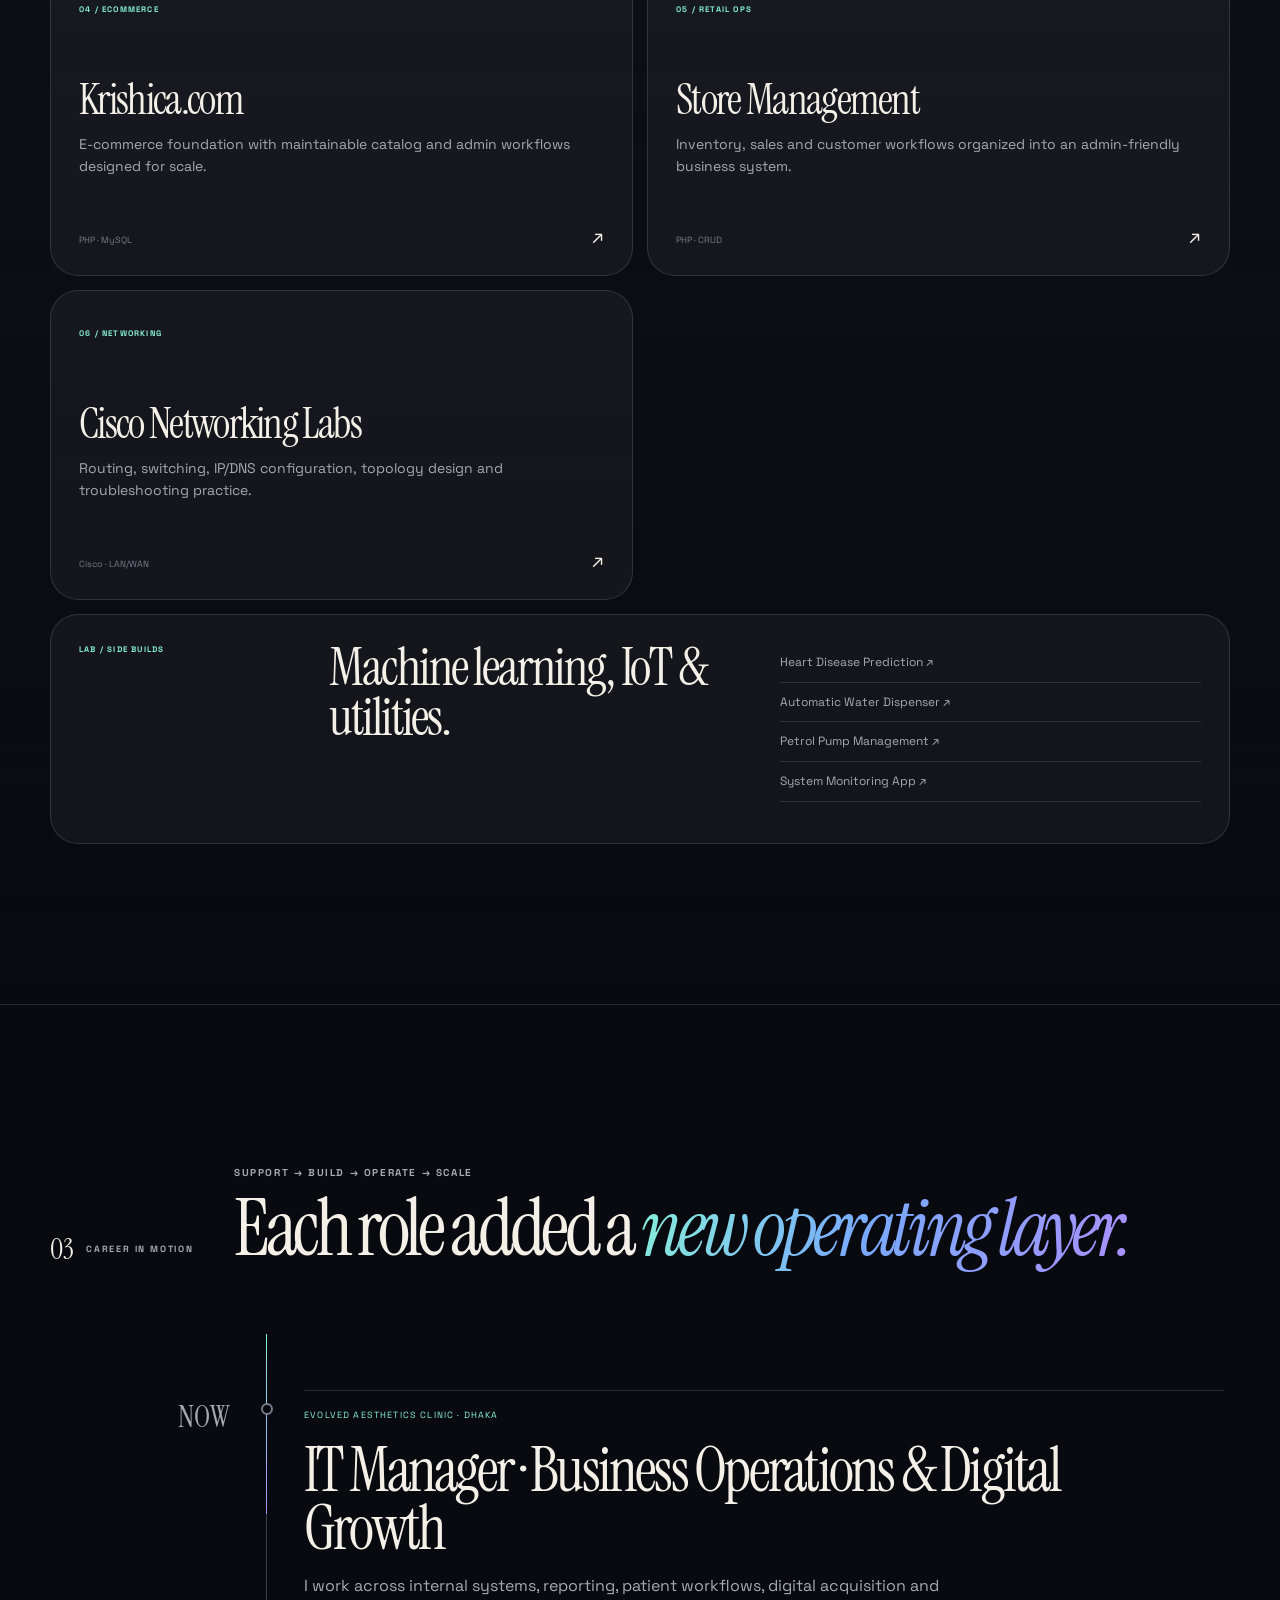
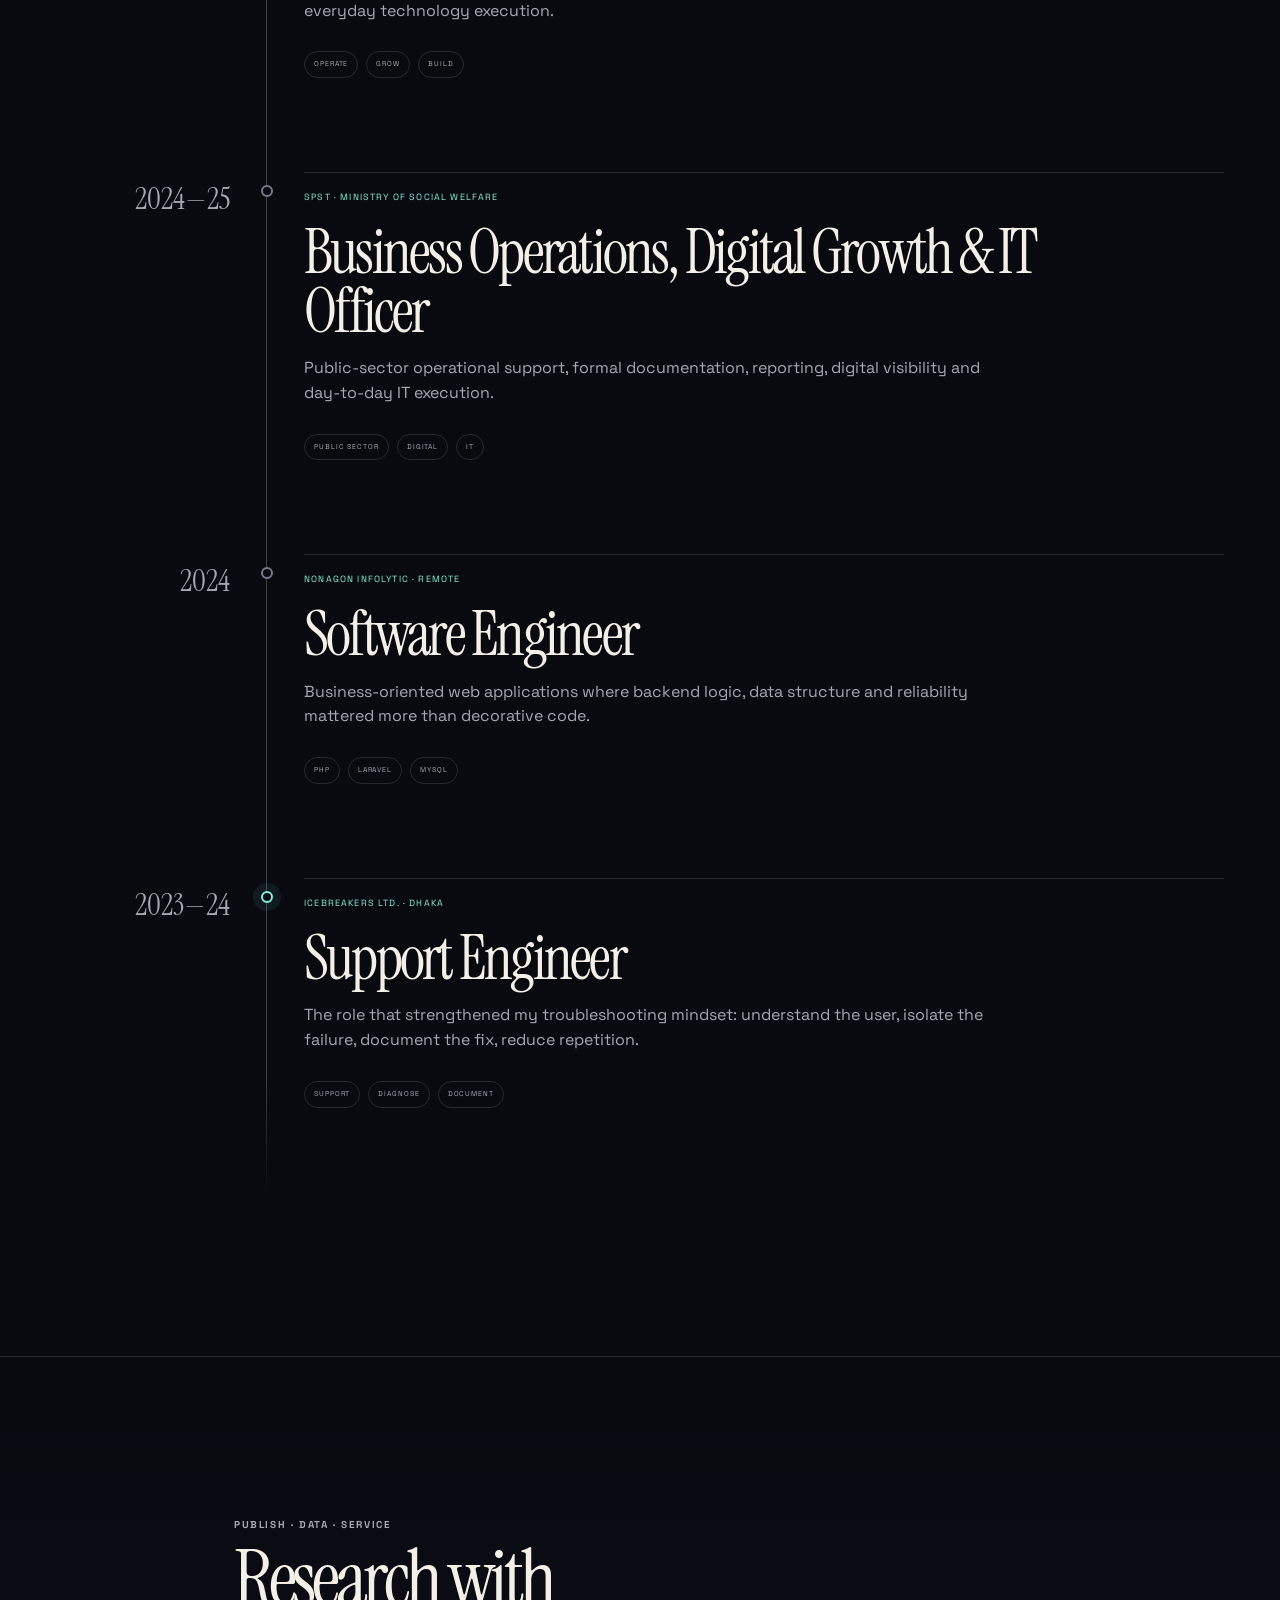
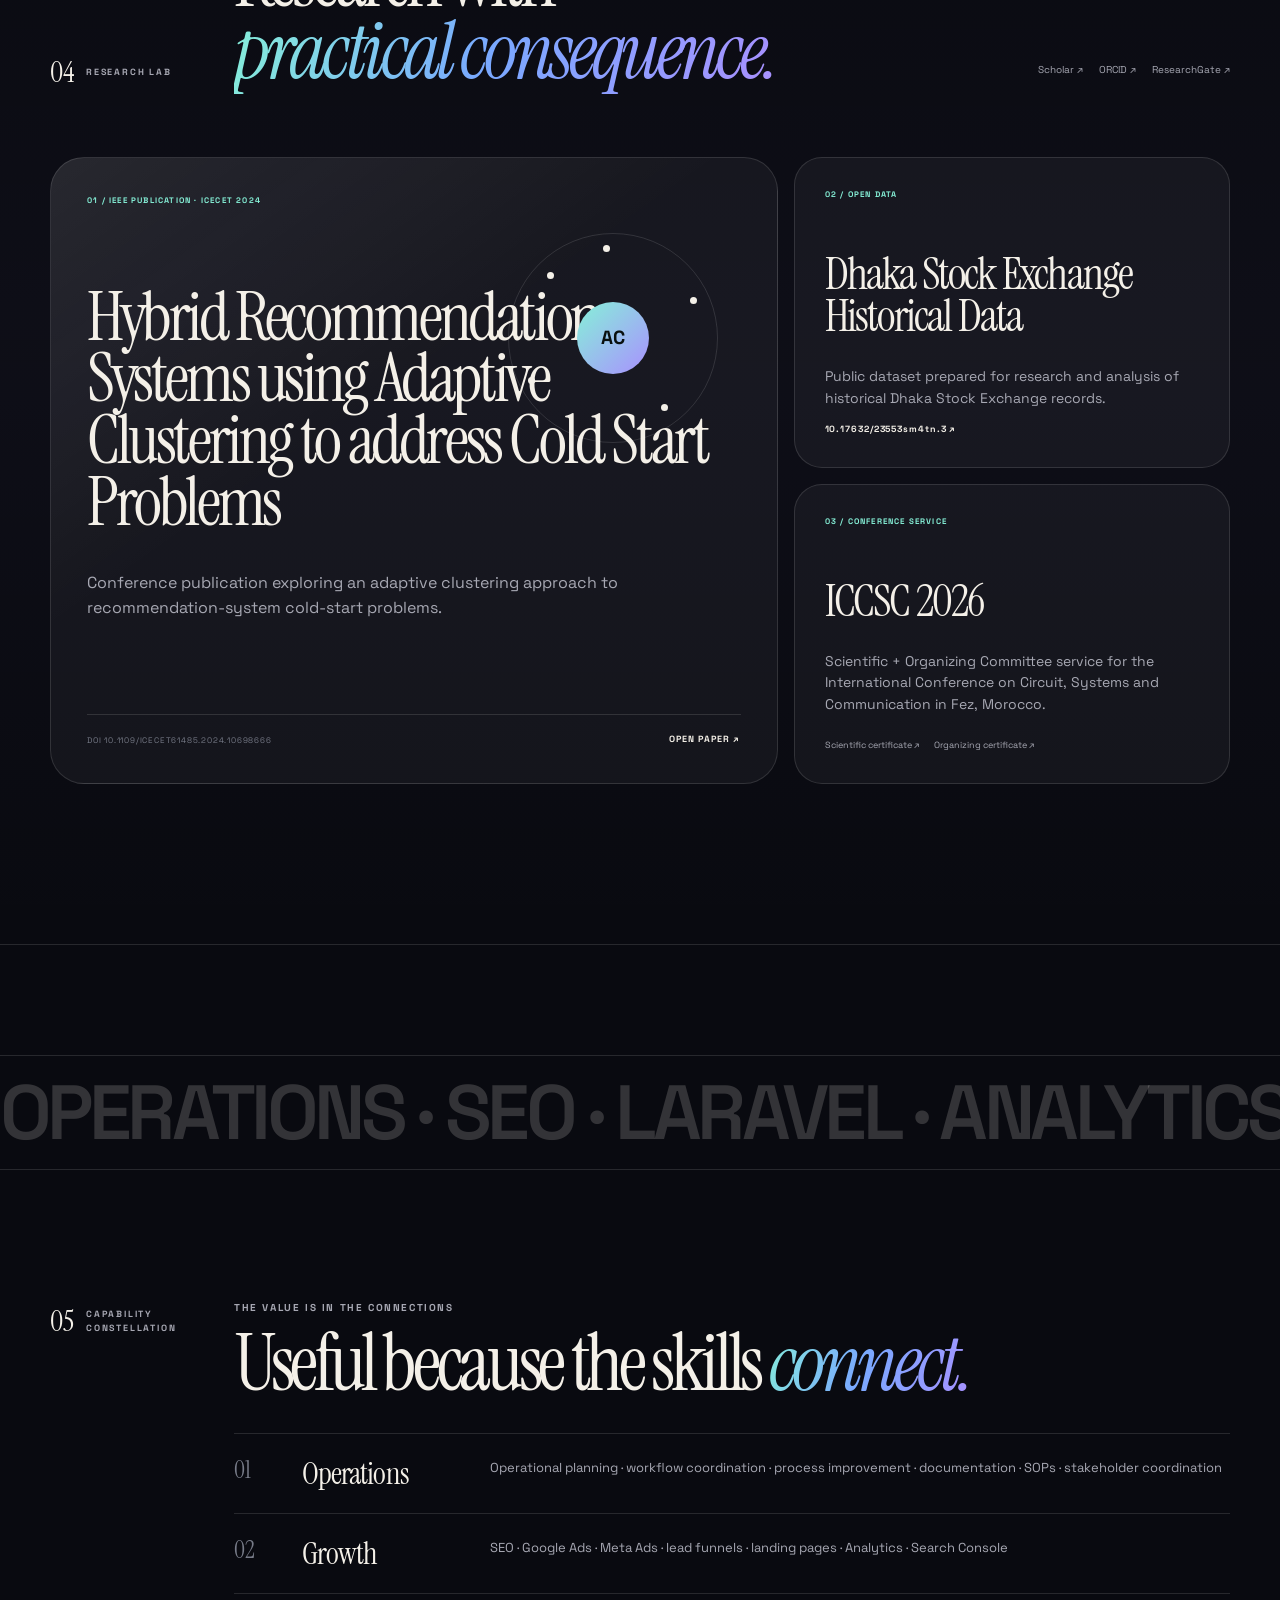
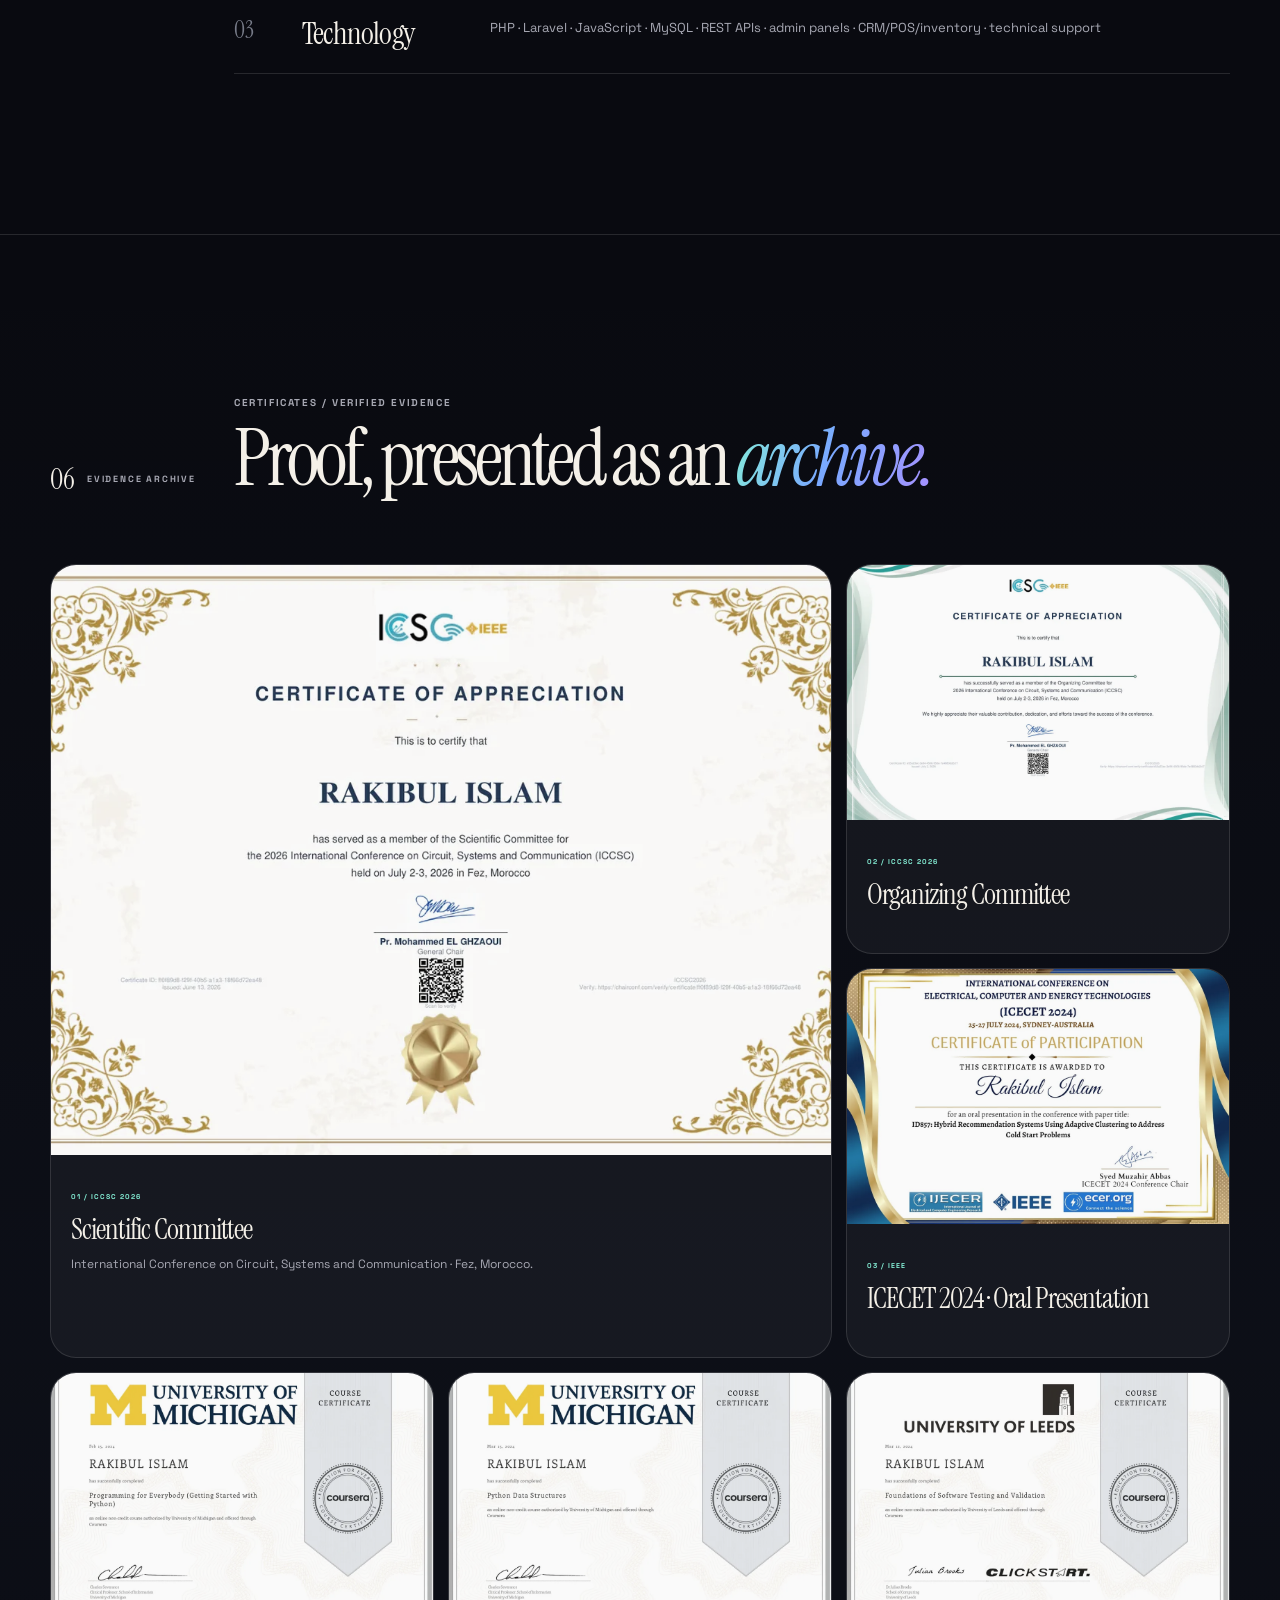
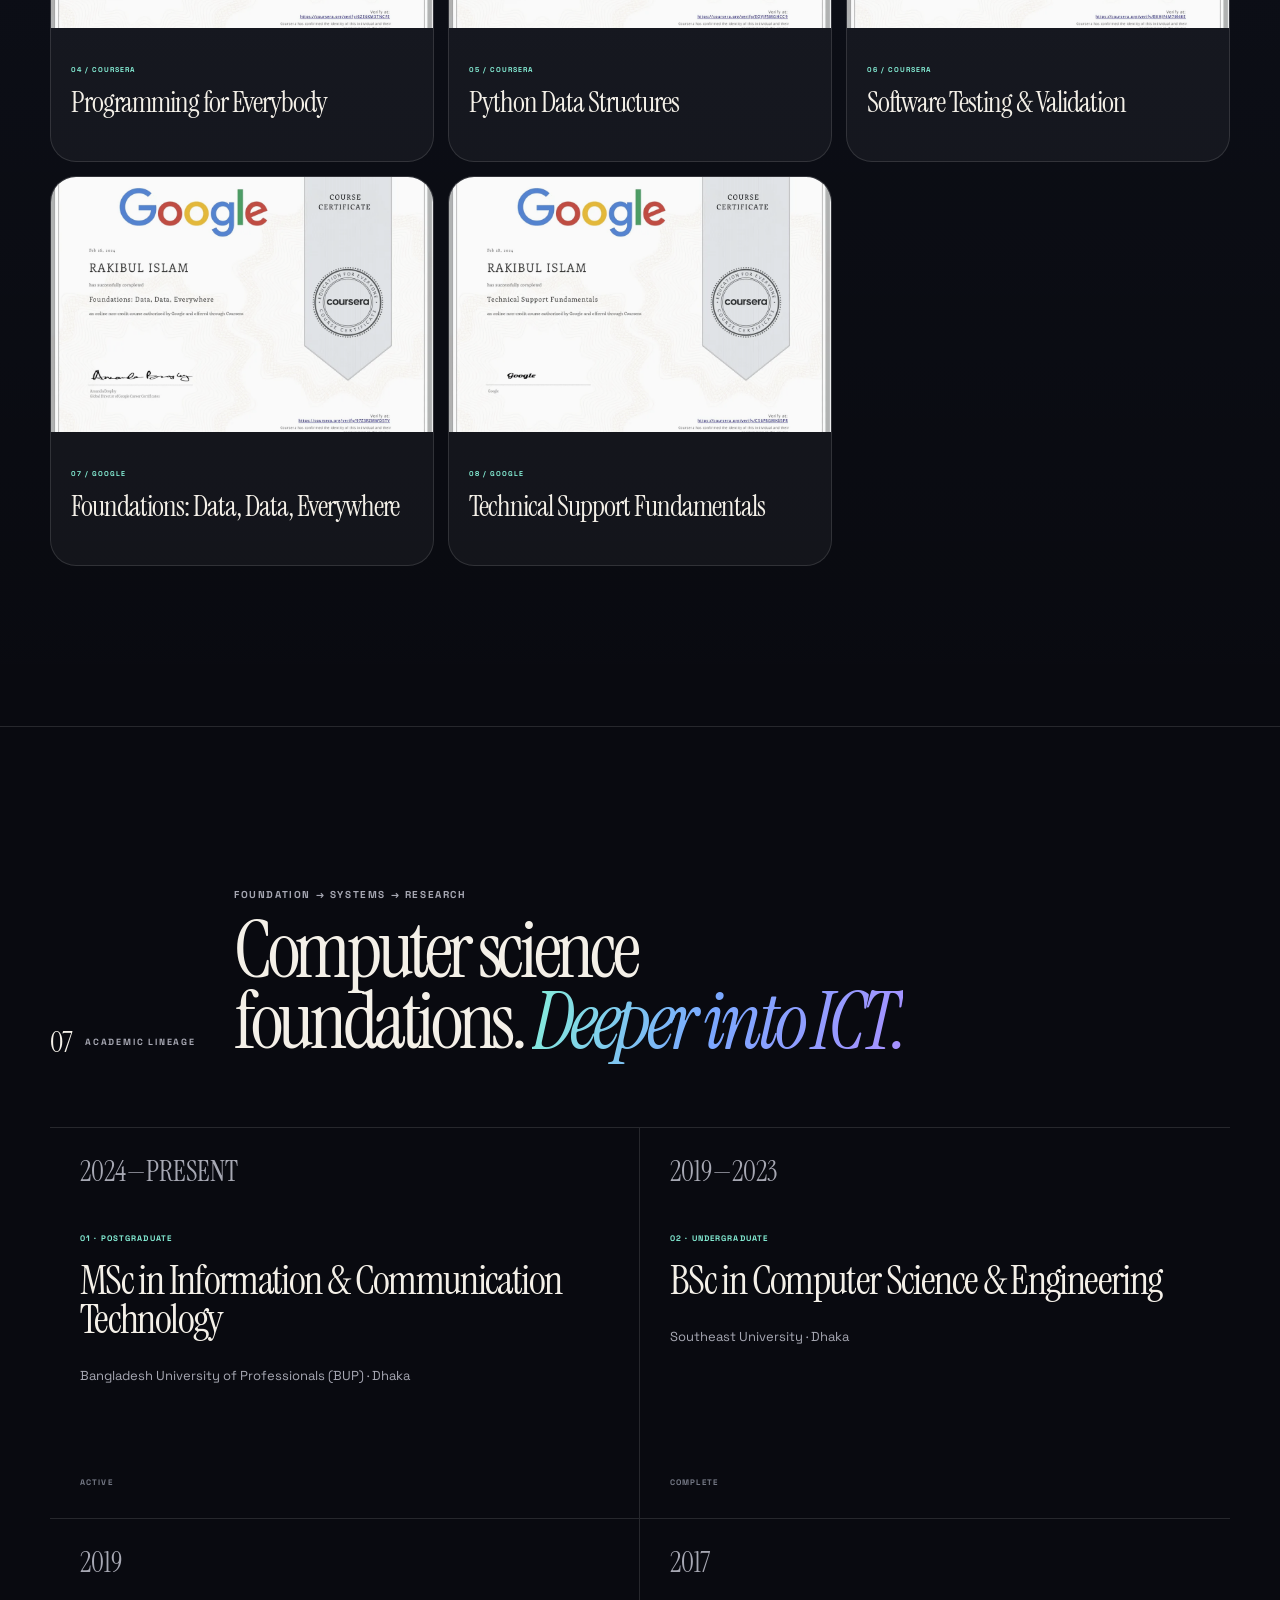
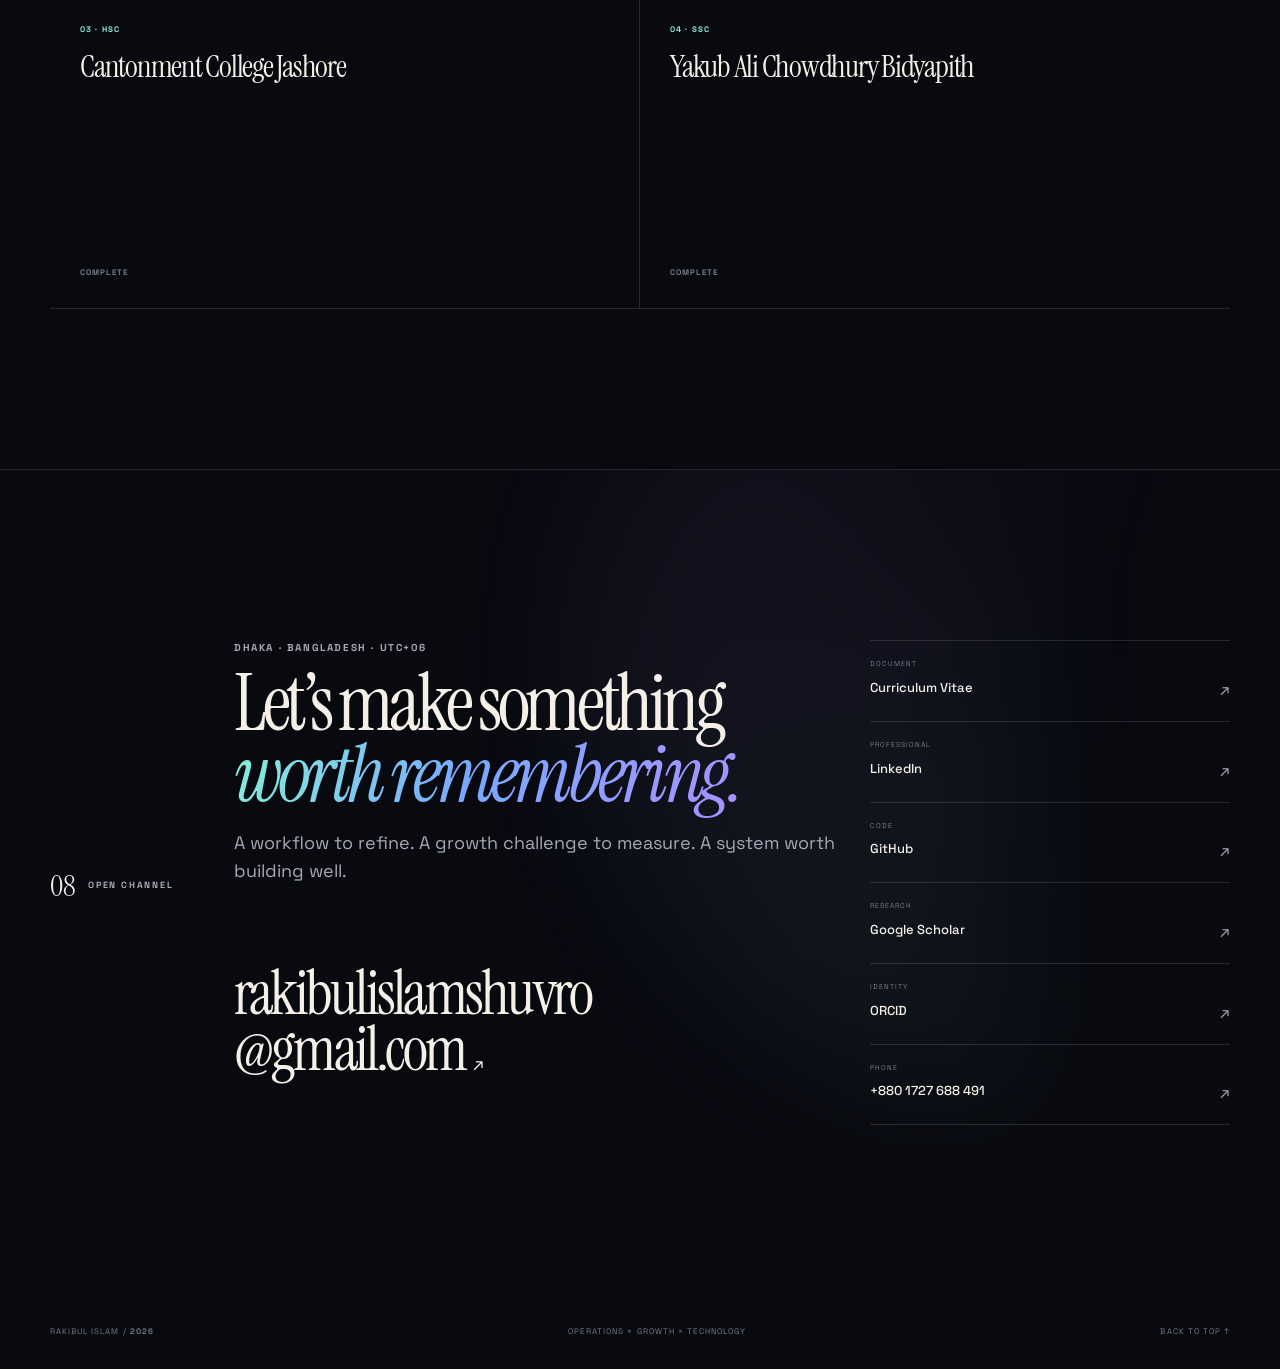
==== commit f25d1edb: "-" ====
--- a/index.html
+++ b/index.html
@@ -1,55 +1,31 @@
 <!doctype html>
-<html lang="en" data-theme="dark">
+<html lang="en" data-theme="night">
 <head>
   <meta charset="utf-8" />
   <meta name="viewport" content="width=device-width, initial-scale=1" />
-  <meta name="theme-color" id="theme-color-meta" content="#08090d" />
+  <meta name="theme-color" content="#090a10" id="theme-color-meta" />
   <meta name="color-scheme" content="dark light" />
-
   <title>Rakibul Islam — Operations × Growth × Technology</title>
-  <meta name="description" content="Portfolio of Rakibul Islam — business operations, digital growth, IT systems, Laravel/PHP products, research and applied technology." />
+  <meta name="description" content="Rakibul Islam — business operations, digital growth, technology systems and applied research. A portfolio built as an interactive editorial experience." />
   <meta name="author" content="Rakibul Islam" />
-  <meta name="application-name" content="Rakibul Islam Portfolio" />
-  <meta name="generator" content="Custom static portfolio · V10 Royal Luxe" />
-  <meta name="robots" content="index,follow,max-image-preview:large,max-snippet:-1,max-video-preview:-1" />
-  <meta name="referrer" content="strict-origin-when-cross-origin" />
-  <meta name="format-detection" content="telephone=no" />
+  <meta name="generator" content="Custom static portfolio · V11 Signature Edition" />
+  <meta name="robots" content="index,follow,max-image-preview:large,max-snippet:-1" />
   <link rel="canonical" href="https://rishuvro.github.io/" />
-  <link rel="manifest" href="site.webmanifest?v=10.0.0" />
-  <link rel="sitemap" type="application/xml" title="Sitemap" href="sitemap.xml" />
-  <link rel="icon" href="assets/favicon.svg?v=10.0.0" type="image/svg+xml" />
+  <link rel="icon" href="assets/favicon.svg?v=11.0.0" type="image/svg+xml" />
+  <link rel="preload" href="assets/profile-cutout.webp" as="image" type="image/webp" fetchpriority="high" />
+  <link rel="preconnect" href="https://fonts.googleapis.com" />
+  <link rel="preconnect" href="https://fonts.gstatic.com" crossorigin />
+  <link href="https://fonts.googleapis.com/css2?family=Instrument+Serif:ital@0;1&family=Space+Grotesk:wght@400;500;600;700&display=swap" rel="stylesheet" />
+  <link rel="stylesheet" href="styles.css?v=11.0.0" />
 
   <meta property="og:type" content="website" />
-  <meta property="og:site_name" content="Rakibul Islam Portfolio" />
-  <meta property="og:locale" content="en_US" />
+  <meta property="og:title" content="Rakibul Islam — Operations × Growth × Technology" />
+  <meta property="og:description" content="Systems thinking, digital growth and real operations — presented as one connected practice." />
   <meta property="og:url" content="https://rishuvro.github.io/" />
-  <meta property="og:title" content="Rakibul Islam — Operations × Growth × Technology" />
-  <meta property="og:description" content="I connect business operations, digital growth and technology to build systems that perform." />
-  <meta property="og:image" content="https://rishuvro.github.io/assets/social-card.png?v=10.0.0" />
+  <meta property="og:image" content="https://rishuvro.github.io/assets/social-card.png?v=11.0.0" />
   <meta property="og:image:width" content="1200" />
   <meta property="og:image:height" content="630" />
-  <meta property="og:image:alt" content="Rakibul Islam — Operations × Growth × Technology" />
   <meta name="twitter:card" content="summary_large_image" />
-  <meta name="twitter:title" content="Rakibul Islam — Operations × Growth × Technology" />
-  <meta name="twitter:description" content="Business Operations × Digital Growth × Technology" />
-  <meta name="twitter:image" content="https://rishuvro.github.io/assets/social-card.png?v=10.0.0" />
-  <meta name="twitter:image:alt" content="Rakibul Islam — Operations × Growth × Technology" />
-
-  <link rel="preload" href="assets/profile-cutout.webp" as="image" type="image/webp" fetchpriority="high" />
-  <script>
-    (function () {
-      try {
-        const saved = localStorage.getItem('ri-theme');
-        const systemLight = window.matchMedia('(prefers-color-scheme: light)').matches;
-        document.documentElement.dataset.theme = saved || (systemLight ? 'light' : 'dark');
-      } catch (_) {}
-    })();
-  </script>
-  <link rel="stylesheet" href="styles.css?v=10.0.0" />
-  <link rel="preconnect" href="https://fonts.googleapis.com" />
-  <link rel="preconnect" href="https://fonts.gstatic.com" crossorigin />
-  <link href="https://fonts.googleapis.com/css2?family=Cormorant+Garamond:ital,wght@0,500;0,600;1,500;1,600&family=Manrope:wght@400;500;600;700&display=swap" rel="stylesheet" />
-  <link rel="stylesheet" href="royal.css?v=10.0.0" />
 
   <script type="application/ld+json">
   {
@@ -59,659 +35,264 @@
     "url": "https://rishuvro.github.io/",
     "image": "https://rishuvro.github.io/assets/profile-cutout.webp",
     "jobTitle": "Business Operations, Digital Growth & IT Systems Professional",
-    "description": "Business operations, digital growth, IT systems, Laravel/PHP products, research and applied technology.",
-    "knowsAbout": ["Business Operations", "Digital Growth", "IT Systems", "Laravel", "PHP", "MySQL", "SEO", "Digital Analytics", "Research"],
-    "address": {"@type": "PostalAddress", "addressLocality": "Dhaka", "addressCountry": "BD"},
+    "address": {"@type":"PostalAddress","addressLocality":"Dhaka","addressCountry":"BD"},
     "sameAs": [
       "https://www.linkedin.com/in/rishuvro",
       "https://github.com/rishuvro",
       "https://www.kaggle.com/rishuvro",
       "https://orcid.org/0009-0004-0055-9928",
-      "https://scholar.google.com/citations?user=8-ZX2LYAAAAJ&hl=en",
-      "https://www.researchgate.net/profile/Rakibul-Islam-97"
+      "https://scholar.google.com/citations?user=8-ZX2LYAAAAJ&hl=en"
     ]
   }
   </script>
 </head>
-<body class="is-loading royal-v10">
-  <a class="skip-link" href="#main">Skip to content</a>
-  <div class="boot-screen" id="boot-screen" aria-hidden="true">
-    <div class="boot-grid"></div>
-    <div class="boot-content">
-      <div class="boot-mark"><span>R</span><span>I</span></div>
-      <div class="boot-copy"><strong>RAKIBUL ISLAM</strong><span>OPERATIONS × GROWTH × TECHNOLOGY</span></div>
-      <div class="boot-meter"><i></i></div>
-      <div class="boot-status"><span>PORTFOLIO / V10 · ROYAL LUXE</span><span>SYSTEM READY</span></div>
-    </div>
+<body>
+  <a class="skip" href="#main">Skip to content</a>
+  <div class="ambient" aria-hidden="true"><span></span><span></span><span></span></div>
+  <div class="grain" aria-hidden="true"></div>
+  <div class="cursor-orb" aria-hidden="true"></div>
+  <div class="progress" aria-hidden="true"><i id="progressBar"></i></div>
+
+  <div class="boot" id="boot" aria-hidden="true">
+    <div class="boot-seal"><span>R</span><i></i><span>I</span></div>
+    <div class="boot-line"><i></i></div>
+    <p>FORM / FUNCTION / CONSEQUENCE</p>
   </div>
-  <div class="scroll-progress" aria-hidden="true"><span id="scroll-progress-bar"></span></div>
-  <canvas id="signal-canvas" aria-hidden="true"></canvas>
-  <div class="noise" aria-hidden="true"></div>
-  <div class="cursor-dot" aria-hidden="true"></div>
-  <div class="cursor-ring" aria-hidden="true"></div>
-  <div class="cursor-label" aria-hidden="true">VIEW</div>
-
-  <div class="command-palette" id="command-palette" hidden aria-hidden="true">
-    <button class="command-backdrop" type="button" data-command-close aria-label="Close command palette"></button>
-    <section class="command-panel" role="dialog" aria-modal="true" aria-labelledby="command-title">
-      <div class="command-panel-head">
-        <div><span>RI / COMMAND LAYER</span><strong id="command-title">Jump anywhere.</strong></div>
-        <button class="command-close" type="button" data-command-close aria-label="Close command palette">ESC</button>
-      </div>
-      <label class="command-search">
-        <span aria-hidden="true">⌕</span>
-        <input id="command-input" type="search" autocomplete="off" spellcheck="false" role="combobox" aria-autocomplete="list" aria-controls="command-results" aria-expanded="false" placeholder="Search sections, projects, profiles or actions…" aria-label="Search portfolio commands" />
-        <kbd>↵</kbd>
-      </label>
-      <div class="command-meta"><span>PORTFOLIO CONTROL / V10</span><em id="command-result-count">15 COMMANDS</em></div>
-      <div class="command-results" id="command-results" role="listbox" aria-label="Portfolio commands">
-        <div class="command-group" data-command-group>
-          <p>NAVIGATE</p>
-          <button class="command-item" type="button" data-search="home overview hero start top rakibul" data-command="hash" data-target="#top" id="command-option-1" role="option" aria-selected="false"><span><i>00</i><b>Overview</b><small>Hero / identity signal</small></span><em>HOME</em></button>
-          <button class="command-item" type="button" data-search="model approach operations growth technology working model" data-command="hash" data-target="#approach" id="command-option-2" role="option" aria-selected="false"><span><i>01</i><b>Operating model</b><small>Operations × Growth × Technology</small></span><em>SECTION</em></button>
-          <button class="command-item" type="button" data-search="work projects portfolio evolved cms clinic maitri tally krishica cisco" data-command="hash" data-target="#work" id="command-option-3" role="option" aria-selected="false"><span><i>02</i><b>Selected work</b><small>Systems and production builds</small></span><em>SECTION</em></button>
-          <button class="command-item" type="button" data-search="experience career jobs roles work history" data-command="hash" data-target="#experience" id="command-option-4" role="option" aria-selected="false"><span><i>03</i><b>Experience</b><small>Career map and operating roles</small></span><em>SECTION</em></button>
-          <button class="command-item" type="button" data-search="research ieee publication dataset stock exchange adaptive clustering" data-command="hash" data-target="#research" id="command-option-5" role="option" aria-selected="false"><span><i>04</i><b>Research</b><small>Publications, data and conference work</small></span><em>SECTION</em></button>
-          <button class="command-item" type="button" data-search="credentials certificates certificate coursera ieee iccsc google" data-command="hash" data-target="#credentials" id="command-option-6" role="option" aria-selected="false"><span><i>05</i><b>Credentials</b><small>Verified evidence and certificates</small></span><em>SECTION</em></button>
-          <button class="command-item" type="button" data-search="education university bup southeast cse ict masters" data-command="hash" data-target="#education" id="command-option-7" role="option" aria-selected="false"><span><i>06</i><b>Education</b><small>Computer science → ICT</small></span><em>SECTION</em></button>
-          <button class="command-item" type="button" data-search="contact email phone linkedin connect" data-command="hash" data-target="#contact" id="command-option-8" role="option" aria-selected="false"><span><i>07</i><b>Contact</b><small>Start a conversation</small></span><em>SECTION</em></button>
-        </div>
-        <div class="command-group" data-command-group>
-          <p>OPEN</p>
-          <button class="command-item" type="button" data-search="cv resume curriculum vitae pdf" data-command="url" data-target="assets/rakibul-islam-cv.pdf" id="command-option-9" role="option" aria-selected="false"><span><i>↗</i><b>Curriculum Vitae</b><small>Open PDF</small></span><em>DOCUMENT</em></button>
-          <button class="command-item" type="button" data-search="github code repositories profile" data-command="url" data-target="https://github.com/rishuvro" id="command-option-10" role="option" aria-selected="false"><span><i>↗</i><b>GitHub</b><small>@rishuvro</small></span><em>PROFILE</em></button>
-          <button class="command-item" type="button" data-search="linkedin professional profile network" data-command="url" data-target="https://www.linkedin.com/in/rishuvro" id="command-option-11" role="option" aria-selected="false"><span><i>↗</i><b>LinkedIn</b><small>/in/rishuvro</small></span><em>PROFILE</em></button>
-          <button class="command-item" type="button" data-search="scholar google research citations publications" data-command="url" data-target="https://scholar.google.com/citations?user=8-ZX2LYAAAAJ&hl=en" id="command-option-12" role="option" aria-selected="false"><span><i>↗</i><b>Google Scholar</b><small>Research profile</small></span><em>PROFILE</em></button>
-        </div>
-        <div class="command-group" data-command-group>
-          <p>ACTIONS</p>
-          <button class="command-item" type="button" data-search="theme light dark mode color" data-command="theme" id="command-option-13" role="option" aria-selected="false"><span><i>◐</i><b>Toggle appearance</b><small>Switch dark / light mode</small></span><em>ACTION</em></button>
-          <button class="command-item" type="button" data-search="copy email address contact clipboard" data-command="copy" data-target="rakibulislamshuvro@gmail.com" id="command-option-14" role="option" aria-selected="false"><span><i>+</i><b>Copy email</b><small>rakibulislamshuvro@gmail.com</small></span><em>ACTION</em></button>
-          <button class="command-item" type="button" data-search="email mail message contact write" data-command="mail" data-target="mailto:rakibulislamshuvro@gmail.com" id="command-option-15" role="option" aria-selected="false"><span><i>↗</i><b>Compose email</b><small>Open your mail client</small></span><em>ACTION</em></button>
-        </div>
-        <div class="command-empty" id="command-empty" hidden><strong>NO MATCH</strong><span>Try work, research, CV, GitHub or contact.</span></div>
-      </div>
-      <div class="command-panel-foot"><span><kbd>↑</kbd><kbd>↓</kbd> move</span><span><kbd>↵</kbd> open</span><span><kbd>esc</kbd> close</span><strong>CTRL / ⌘ + K</strong></div>
-    </section>
-  </div>
-  <button class="command-fab" id="command-fab" type="button" aria-haspopup="dialog" aria-controls="command-palette"><span>RI</span><b>⌘K</b></button>
-  <div class="system-toast" id="system-toast" role="status" aria-live="polite"></div>
-
-  <header class="site-header" id="top">
-    <a class="brand magnetic" href="#top" aria-label="Rakibul Islam — home">
-      <span class="brand-mark">RI</span>
-      <span class="brand-copy"><strong>Rakibul Islam</strong><small>Dhaka · Bangladesh</small></span>
+
+  <header class="topbar" id="top">
+    <a class="identity" href="#top" aria-label="Rakibul Islam home">
+      <span class="identity-seal">RI</span>
+      <span class="identity-copy"><b>Rakibul Islam</b><small>Dhaka · Bangladesh</small></span>
     </a>
 
-    <nav class="desktop-nav" aria-label="Primary navigation">
+    <nav class="topnav" aria-label="Primary navigation">
       <a href="#work">Work</a>
       <a href="#experience">Experience</a>
       <a href="#research">Research</a>
-      <a href="#credentials">Credentials</a>
+      <a href="#archive">Archive</a>
       <a href="#contact">Contact</a>
     </nav>
 
-    <div class="header-actions">
-      <button class="command-trigger magnetic" id="command-trigger" type="button" aria-haspopup="dialog" aria-controls="command-palette" aria-label="Open command palette">
-        <span>COMMAND</span><kbd>⌘K</kbd>
-      </button>
-      <button class="icon-button magnetic" id="theme-toggle" type="button" aria-label="Toggle color theme">
-        <span class="theme-icon" aria-hidden="true">◐</span>
-      </button>
-      <a class="button button-small magnetic" href="assets/rakibul-islam-cv.pdf" target="_blank" rel="noreferrer">CV <span>↗</span></a>
-      <button class="menu-button" id="menu-button" type="button" aria-expanded="false" aria-controls="mobile-menu" aria-label="Open menu">
-        <span></span><span></span>
-      </button>
+    <div class="top-actions">
+      <button class="mini-action" id="commandOpen" type="button" aria-haspopup="dialog" aria-controls="command">⌘K</button>
+      <button class="mini-action theme-switch" id="themeSwitch" type="button" aria-label="Switch color theme"><span></span></button>
+      <a class="cv-action" href="assets/rakibul-islam-cv.pdf" target="_blank" rel="noreferrer">CV <span>↗</span></a>
+      <button class="menu-toggle" id="menuToggle" type="button" aria-expanded="false" aria-controls="mobileNav" aria-label="Open navigation"><i></i><i></i></button>
     </div>
 
-    <div class="mobile-menu" id="mobile-menu" hidden>
-      <a href="#work">Work</a>
-      <a href="#experience">Experience</a>
-      <a href="#research">Research</a>
-      <a href="#credentials">Credentials</a>
-      <a href="#contact">Contact</a>
-      <a href="assets/rakibul-islam-cv.pdf" target="_blank" rel="noreferrer">Open CV ↗</a>
+    <div class="mobile-nav" id="mobileNav" hidden>
+      <a href="#work">Work</a><a href="#experience">Experience</a><a href="#research">Research</a><a href="#archive">Archive</a><a href="#contact">Contact</a>
     </div>
   </header>
 
-  <nav class="chapter-dock" id="chapter-dock" aria-label="Section navigator">
-    <a href="#approach" data-chapter="01" data-label="Model"><span></span><em>Model</em></a>
-    <a href="#work" data-chapter="02" data-label="Work"><span></span><em>Work</em></a>
-    <a href="#experience" data-chapter="03" data-label="Experience"><span></span><em>Experience</em></a>
-    <a href="#research" data-chapter="04" data-label="Research"><span></span><em>Research</em></a>
-    <a href="#credentials" data-chapter="05" data-label="Credentials"><span></span><em>Credentials</em></a>
-    <a href="#contact" data-chapter="06" data-label="Contact"><span></span><em>Contact</em></a>
-    <div class="chapter-dock-readout" aria-hidden="true"><b id="chapter-dock-number">01</b><small id="chapter-dock-label">MODEL</small></div>
+  <nav class="chapter-rail" aria-label="Page chapters">
+    <a href="#thesis" data-num="01"><i></i><span>Thesis</span></a>
+    <a href="#work" data-num="02"><i></i><span>Work</span></a>
+    <a href="#experience" data-num="03"><i></i><span>Career</span></a>
+    <a href="#research" data-num="04"><i></i><span>Research</span></a>
+    <a href="#archive" data-num="05"><i></i><span>Archive</span></a>
+    <a href="#education" data-num="06"><i></i><span>Education</span></a>
+    <a href="#contact" data-num="07"><i></i><span>Contact</span></a>
   </nav>
 
-  <main id="main" tabindex="-1">
-    <section class="hero section-shell" aria-labelledby="hero-title">
+  <main id="main">
+    <section class="hero shell" aria-labelledby="heroTitle">
+      <div class="hero-watermark" aria-hidden="true"><span>RAKIBUL</span><span>ISLAM</span></div>
       <div class="hero-copy">
-        <div class="eyebrow reveal"><span class="status-pulse"></span> Executive systems · digital growth · applied technology</div>
-        <h1 id="hero-title" class="display reveal">
-          <span class="display-line kinetic-line" data-ghost="I connect">I connect</span>
-          <span class="display-line gradient-text kinetic-line" data-ghost="operations, growth">operations, growth</span>
-          <span class="display-line kinetic-line" data-ghost="& technology.">& technology.</span>
-        </h1>
-        <p class="hero-lede reveal">I’m <strong>Rakibul Islam</strong>. I turn messy workflows, digital channels and technical systems into structured operations that are easier to manage, measure and scale.</p>
-
-        <div class="hero-actions reveal">
-          <a class="button button-primary magnetic" href="#work">Explore selected work <span>↓</span></a>
-          <a class="text-link magnetic" href="mailto:rakibulislamshuvro@gmail.com">rakibulislamshuvro@gmail.com <span>↗</span></a>
-        </div>
-
-        <div class="hero-meta reveal" aria-label="Core disciplines">
-          <span>OPERATIONS</span><i></i><span>PERFORMANCE</span><i></i><span>SYSTEMS</span><i></i><span>RESEARCH</span>
-        </div>
-      </div>
-
-      <div class="identity-stage reveal" id="identity-stage" aria-label="Portrait of Rakibul Islam with animated professional disciplines">
-        <div class="stage-grid" aria-hidden="true"></div>
-        <div class="stage-monogram" aria-hidden="true">RI</div>
-        <div class="stage-glow" aria-hidden="true"></div>
-        <svg class="stage-connectors" viewBox="0 0 700 700" aria-hidden="true">
-          <path class="connector-line connector-a" d="M72 196 C184 76 262 110 350 170 S520 194 632 112" />
-          <path class="connector-line connector-b" d="M60 484 C166 574 264 566 350 518 S528 474 650 574" />
-          <path class="connector-line connector-c" d="M112 344 C188 322 216 234 350 246 S500 384 600 334" />
-          <circle class="signal-dot signal-one" cx="72" cy="196" r="4" />
-          <circle class="signal-dot signal-two" cx="632" cy="112" r="4" />
-          <circle class="signal-dot signal-three" cx="60" cy="484" r="4" />
-          <circle class="signal-dot signal-four" cx="650" cy="574" r="4" />
-        </svg>
-        <div class="orbit orbit-a" aria-hidden="true"></div>
-        <div class="orbit orbit-b" aria-hidden="true"></div>
-        <div class="orbit orbit-c" aria-hidden="true"></div>
-        <div class="portrait-frame">
-          <div class="portrait-scan" aria-hidden="true"></div>
-          <img src="assets/profile-cutout.webp" width="531" height="650" alt="Rakibul Islam" fetchpriority="high" decoding="async" />
-          <div class="portrait-label"><span>RAKIBUL / 01</span><span>DHAKA</span></div>
-        </div>
-        <div class="orbit-tag tag-ops">OPS</div>
-        <div class="orbit-tag tag-growth">GROWTH</div>
-        <div class="orbit-tag tag-systems">SYSTEMS</div>
-        <div class="orbit-tag tag-research">RESEARCH</div>
-        <div class="stage-readout readout-a" aria-hidden="true"><span>01</span><strong>OPERATE</strong><small>structure / coordinate</small></div>
-        <div class="stage-readout readout-b" aria-hidden="true"><span>02</span><strong>GROW</strong><small>acquire / measure</small></div>
-        <div class="stage-readout readout-c" aria-hidden="true"><span>03</span><strong>BUILD</strong><small>systems / automate</small></div>
-        <div class="stage-caption"><span>Signal map · RI/26</span><strong>strategy → execution → measurement</strong></div>
-      </div>
-
-      <div class="hero-rail reveal" aria-label="How Rakibul Islam works">
-        <div><span>01 / OPERATE</span><strong>Turn complexity into repeatable workflow.</strong></div>
-        <div><span>02 / GROW</span><strong>Connect visibility, acquisition and measurement.</strong></div>
-        <div><span>03 / BUILD</span><strong>Make the system fit the operation.</strong></div>
-        <div><span>04 / RESEARCH</span><strong>Test ideas with data and evidence.</strong></div>
-      </div>
-    </section>
-
-    <section class="ticker" aria-label="Capabilities">
-      <div class="ticker-track">
-        <span>BUSINESS OPERATIONS</span><b>✦</b><span>SEO</span><b>✦</b><span>GOOGLE ADS</span><b>✦</b><span>LEAD GENERATION</span><b>✦</b><span>LARAVEL / PHP</span><b>✦</b><span>REPORTING</span><b>✦</b><span>IT SYSTEMS</span><b>✦</b><span>WORKFLOW DESIGN</span><b>✦</b>
-        <span>BUSINESS OPERATIONS</span><b>✦</b><span>SEO</span><b>✦</b><span>GOOGLE ADS</span><b>✦</b><span>LEAD GENERATION</span><b>✦</b><span>LARAVEL / PHP</span><b>✦</b><span>REPORTING</span><b>✦</b><span>IT SYSTEMS</span><b>✦</b><span>WORKFLOW DESIGN</span><b>✦</b>
-      </div>
-    </section>
-
-    <section class="section section-shell" id="approach" data-section-title="OPERATING MODEL">
-      <div class="section-heading reveal">
-        <p class="kicker">01 · Working model</p>
-        <h2>One person. Three operating layers.</h2>
-        <p>I work where business execution, digital performance and software systems overlap — so decisions are not separated from the tools and data that support them.</p>
-      </div>
-
-      <div class="pillars">
-        <article class="pillar reveal tilt-card">
-          <div class="pillar-index">01</div>
-          <div class="pillar-icon ops-icon" aria-hidden="true"><span></span><span></span><span></span></div>
-          <h3>Operations</h3>
-          <p>Workflow coordination, documentation, reporting, process improvement and day-to-day execution.</p>
-          <div class="micro-tags"><span>SOPs</span><span>Reporting</span><span>Planning</span><span>Coordination</span></div>
-        </article>
-        <article class="pillar reveal tilt-card">
-          <div class="pillar-index">02</div>
-          <div class="pillar-icon growth-icon" aria-hidden="true"><span></span><span></span><span></span><span></span></div>
-          <h3>Digital Growth</h3>
-          <p>SEO, paid campaigns, lead flows, landing pages, performance tracking and digital visibility.</p>
-          <div class="micro-tags"><span>SEO</span><span>Google Ads</span><span>Meta</span><span>Leads</span></div>
-        </article>
-        <article class="pillar reveal tilt-card">
-          <div class="pillar-index">03</div>
-          <div class="pillar-icon systems-icon" aria-hidden="true"><span></span><span></span><span></span></div>
-          <h3>Technology</h3>
-          <p>Business systems, Laravel/PHP applications, databases, IT support and practical automation.</p>
-          <div class="micro-tags"><span>Laravel</span><span>MySQL</span><span>RBAC</span><span>APIs</span></div>
-        </article>
-      </div>
-    </section>
-
-    <section class="section work-section" id="work" data-section-title="SELECTED WORK">
-      <div class="section-shell">
-        <div class="section-heading section-heading-row reveal">
-          <div>
-            <p class="kicker">02 · Selected work</p>
-            <h2>Selected systems, crafted around real operations.</h2>
+        <p class="micro"><i></i> OPERATIONS · DIGITAL GROWTH · TECHNOLOGY</p>
+        <h1 id="heroTitle">I turn moving parts into <em>momentum.</em></h1>
+        <p class="hero-intro">I’m <strong>Rakibul Islam.</strong> I work where business execution, digital performance and software systems overlap — building practical structures that are easier to run, measure and scale.</p>
+        <div class="hero-cta">
+          <a class="primary-cta" href="#work">Enter the work <span>↓</span></a>
+          <a class="quiet-link" href="mailto:rakibulislamshuvro@gmail.com">rakibulislamshuvro@gmail.com ↗</a>
+        </div>
+        <div class="hero-index" aria-label="Professional pillars"><span>01 <b>OPERATE</b></span><span>02 <b>GROW</b></span><span>03 <b>BUILD</b></span><span>04 <b>RESEARCH</b></span></div>
+      </div>
+
+      <div class="portrait-stage" id="portraitStage" aria-label="Portrait of Rakibul Islam">
+        <div class="prism-backdrop" aria-hidden="true"></div>
+        <div class="portrait-orbit orbit-a" aria-hidden="true"></div>
+        <div class="portrait-orbit orbit-b" aria-hidden="true"></div>
+        <div class="portrait-card">
+          <div class="portrait-meta"><span>RI / 26</span><span>DHAKA</span></div>
+          <img src="assets/profile-cutout.webp" width="531" height="650" alt="Rakibul Islam" />
+          <div class="portrait-shine" aria-hidden="true"></div>
+        </div>
+        <div class="float-note note-a"><small>OPERATE</small><b>structure → clarity</b></div>
+        <div class="float-note note-b"><small>GROW</small><b>attention → demand</b></div>
+        <div class="float-note note-c"><small>BUILD</small><b>logic → leverage</b></div>
+        <div class="signature-line" aria-hidden="true"><span>STRATEGY</span><i></i><span>EXECUTION</span><i></i><span>MEASUREMENT</span></div>
+      </div>
+    </section>
+
+    <section class="thesis" id="thesis">
+      <div class="shell thesis-grid reveal">
+        <div class="chapter-label"><span>01</span><small>THE THESIS</small></div>
+        <div class="thesis-title">
+          <p class="micro">ONE PRACTICE · THREE DISCIPLINES</p>
+          <h2>Business is not a set of departments. <em>It is a connected system.</em></h2>
+        </div>
+        <div class="thesis-copy">
+          <p>That is how I work: operations tells me what must happen; growth tells me what must improve; technology gives the process leverage.</p>
+        </div>
+      </div>
+      <div class="discipline-stream shell">
+        <article class="discipline reveal"><span>01</span><h3>Operations</h3><p>Workflow coordination, reporting, process improvement, SOPs and day-to-day execution.</p><div>SOPs · Reporting · Planning · Coordination</div></article>
+        <article class="discipline reveal"><span>02</span><h3>Digital Growth</h3><p>SEO, paid acquisition, lead journeys, landing pages, analytics and performance visibility.</p><div>SEO · Google Ads · Meta · Leads</div></article>
+        <article class="discipline reveal"><span>03</span><h3>Technology</h3><p>Laravel/PHP applications, databases, business systems, IT support and practical automation.</p><div>Laravel · MySQL · RBAC · APIs</div></article>
+      </div>
+    </section>
+
+    <section class="work" id="work">
+      <div class="shell section-head reveal">
+        <div class="chapter-label"><span>02</span><small>SELECTED WORK</small></div>
+        <div><p class="micro">CASE CHAPTERS / REAL SYSTEMS</p><h2>Work that has to <em>survive reality.</em></h2></div>
+        <a class="quiet-link section-link" href="https://github.com/rishuvro?tab=repositories" target="_blank" rel="noreferrer">All repositories ↗</a>
+      </div>
+
+      <div class="case-stack shell">
+        <article class="case feature-case reveal" data-case="01">
+          <div class="case-top"><span>01 / FLAGSHIP SYSTEM</span><a href="https://myevolvedcms.com/" target="_blank" rel="noreferrer">LIVE ↗</a></div>
+          <div class="case-copy">
+            <p>CLINIC OPERATIONS</p>
+            <h3>Clinic Management Platform</h3>
+            <p>A working operational layer connecting patients, scheduling, billing, stock, reporting and access control in one production system.</p>
+            <div class="case-facts"><span><small>ROLE</small>Architecture + Operations</span><span><small>FOCUS</small>Workflow integrity</span><span><small>STATUS</small>Production</span></div>
           </div>
-          <a class="text-link magnetic" href="https://github.com/rishuvro?tab=repositories" target="_blank" rel="noreferrer">All repositories <span>↗</span></a>
-        </div>
-
-        <div class="work-command reveal" aria-label="Selected work controls">
-          <div class="work-command-copy">
-            <span class="work-command-label">PROJECT INDEX / V10</span>
-            <p>Operational systems, growth builds and technical experiments — organized by what they solve.</p>
-          </div>
-          <div class="work-filters" role="group" aria-label="Filter projects">
-            <button class="work-filter is-active" type="button" data-filter="all" aria-pressed="true">All</button>
-            <button class="work-filter" type="button" data-filter="operations" aria-pressed="false">Operations</button>
-            <button class="work-filter" type="button" data-filter="growth" aria-pressed="false">Growth</button>
-            <button class="work-filter" type="button" data-filter="technology" aria-pressed="false">Technology</button>
-          </div>
-          <div class="work-counter" aria-live="polite"><b id="work-visible-count">06</b><span>projects visible</span></div>
-        </div>
-
-        <div class="project-grid" id="project-grid">
-          <article class="project project-feature reveal cursor-view" data-project="clinic" data-category="operations technology" data-cursor-label="OPEN">
-            <div class="project-topline"><span><i class="live-dot"></i> LIVE SYSTEM</span><span>01 / CLINIC OPERATIONS</span></div>
-            <div class="feature-brief">
-              <div class="feature-brief-main">
-                <span class="feature-eyebrow">FLAGSHIP BUILD</span>
-                <h3>Clinic Management Platform</h3>
-                <p>A working operational layer connecting patients, scheduling, billing, stock, reporting and access control in one system.</p>
-              </div>
-              <div class="feature-signals" aria-label="Project characteristics">
-                <div><small>ROLE</small><strong>Architecture + Operations</strong></div>
-                <div><small>FOCUS</small><strong>Workflow integrity</strong></div>
-                <div><small>STATUS</small><strong>Production</strong></div>
+          <div class="system-window" aria-label="Clinic management dashboard concept">
+            <div class="system-bar"><span></span><span></span><span></span><b>EVOLVEDCMS / OPERATIONS</b></div>
+            <div class="system-grid">
+              <aside><strong>EC</strong><i></i><i></i><i></i><i></i></aside>
+              <div class="system-content">
+                <div class="system-title"><span>Management overview</span><em>LIVE</em></div>
+                <div class="system-metrics"><span><small>PATIENTS</small><b>ACTIVE</b></span><span><small>SYSTEM</small><b>LIVE</b></span><span><small>MODULES</small><b>08+</b></span></div>
+                <div class="system-chart"><i style="--h:42%"></i><i style="--h:61%"></i><i style="--h:52%"></i><i style="--h:78%"></i><i style="--h:66%"></i><i style="--h:88%"></i><i style="--h:74%"></i><i style="--h:93%"></i></div>
               </div>
             </div>
-            <div class="system-window" aria-hidden="true">
-              <div class="window-bar"><i></i><i></i><i></i><span>EVOLVEDCMS / OPERATIONS</span></div>
-              <div class="window-body">
-                <div class="mock-sidebar"><b>EC</b><span></span><span></span><span></span><span></span><span></span></div>
-                <div class="mock-content">
-                  <div class="mock-header"><span>Management overview</span><em>Live</em></div>
-                  <div class="metric-row"><div><small>Patients</small><strong>Active</strong></div><div><small>System</small><strong>Live</strong></div><div><small>Modules</small><strong>08+</strong></div></div>
-                  <div class="mock-chart"><span style="--h:35%"></span><span style="--h:52%"></span><span style="--h:44%"></span><span style="--h:76%"></span><span style="--h:64%"></span><span style="--h:88%"></span><span style="--h:72%"></span><span style="--h:94%"></span></div>
-                  <div class="mock-table"><span></span><span></span><span></span></div>
-                </div>
-              </div>
-            </div>
-            <div class="feature-outcome">
-              <div><span>CONNECTED WORKFLOWS</span><strong>Patients → Billing → Inventory → Reports</strong></div>
-              <div><span>CONTROL LAYER</span><strong>RBAC + auditability + operational checks</strong></div>
-              <a class="feature-open magnetic" href="https://myevolvedcms.com/" target="_blank" rel="noreferrer" aria-label="Open Clinic Management Platform"><span>Open live system</span><b>↗</b></a>
-            </div>
-            <div class="project-tech"><span>Laravel / PHP</span><span>MySQL</span><span>RBAC</span><span>Audit Logs</span><span>Business Workflow</span></div>
-          </article>
-
-          <article class="project reveal tilt-card cursor-view" data-category="operations technology" data-cursor-label="VIEW">
-            <div class="project-topline"><span>POS + INVENTORY</span><span>02</span></div>
-            <div class="project-visual visual-ledger" aria-hidden="true">
-              <div class="ledger-card"><span>DAILY SALES</span><strong>৳</strong><i></i><i></i><i></i></div>
-              <div class="ledger-grid"><span></span><span></span><span></span><span></span><span></span><span></span><span></span><span></span></div>
-            </div>
-            <h3>Maitri Tally</h3>
-            <p>Billing, inventory and showroom reporting workflows connected to day-to-day sales operations.</p>
-            <div class="project-footer"><div class="project-tech"><span>Laravel</span><span>MySQL</span></div><a class="round-link magnetic" href="https://github.com/rishuvro/maitri_tally" target="_blank" rel="noreferrer" aria-label="Open Maitri Tally repository">↗</a></div>
-          </article>
-
-          <article class="project reveal tilt-card cursor-view" data-category="growth technology" data-cursor-label="VIEW">
-            <div class="project-topline"><span>B2B + LEAD GENERATION</span><span>03</span></div>
-            <div class="project-visual visual-web" aria-hidden="true">
-              <div class="web-frame"><div class="web-nav"></div><div class="web-hero"><b>Digital credibility</b><span></span><i></i></div><div class="web-row"><span></span><span></span><span></span></div></div>
-            </div>
-            <h3>Supplier Business Website</h3>
-            <p>Responsive B2B website focused on services, credibility, discoverability and lead capture.</p>
-            <div class="project-footer"><div class="project-tech"><span>Laravel</span><span>SEO</span></div><a class="round-link magnetic" href="https://sdstechmed.com/" target="_blank" rel="noreferrer" aria-label="Open supplier business website">↗</a></div>
-          </article>
-
-          <article class="project reveal tilt-card cursor-view" data-category="growth technology" data-cursor-label="VIEW">
-            <div class="project-topline"><span>ECOMMERCE</span><span>04</span></div>
-            <div class="project-visual visual-commerce" aria-hidden="true">
-              <div class="commerce-orbit"></div><div class="product-card pc-a"><i></i><span></span></div><div class="product-card pc-b"><i></i><span></span></div><div class="product-card pc-c"><i></i><span></span></div>
-            </div>
-            <h3>Krishica.com</h3>
-            <p>E-commerce foundation with maintainable catalog and admin workflows designed for future scale.</p>
-            <div class="project-footer"><div class="project-tech"><span>PHP</span><span>MySQL</span></div><a class="round-link magnetic" href="https://github.com/rishuvro/krishica.com" target="_blank" rel="noreferrer" aria-label="Open Krishica repository">↗</a></div>
-          </article>
-
-          <article class="project reveal tilt-card cursor-view" data-category="operations technology" data-cursor-label="VIEW">
-            <div class="project-topline"><span>RETAIL OPERATIONS</span><span>05</span></div>
-            <div class="project-visual visual-store" aria-hidden="true">
-              <div class="store-stack"><span></span><span></span><span></span><span></span></div><div class="store-wave"><i></i><i></i><i></i><i></i><i></i><i></i></div>
-            </div>
-            <h3>Store Management System</h3>
-            <p>Inventory, sales and customer workflows organized into an admin-friendly business system.</p>
-            <div class="project-footer"><div class="project-tech"><span>PHP</span><span>CRUD</span></div><a class="round-link magnetic" href="https://github.com/rishuvro/store" target="_blank" rel="noreferrer" aria-label="Open Store Management System repository">↗</a></div>
-          </article>
-
-          <article class="project reveal tilt-card cursor-view" data-category="technology" data-cursor-label="VIEW">
-            <div class="project-topline"><span>NETWORKING LABS</span><span>06</span></div>
-            <div class="project-visual visual-network" aria-hidden="true">
-              <svg viewBox="0 0 520 240" role="img" aria-label="Animated network diagram">
-                <path d="M80 120 L205 50 L310 112 L440 55 M205 50 L205 190 M310 112 L430 190 M205 190 L430 190" />
-                <circle cx="80" cy="120" r="10"/><circle cx="205" cy="50" r="10"/><circle cx="310" cy="112" r="10"/><circle cx="440" cy="55" r="10"/><circle cx="205" cy="190" r="10"/><circle cx="430" cy="190" r="10"/>
-              </svg>
-            </div>
-            <h3>Cisco Networking Labs</h3>
-            <p>Topology design, routing, switching, IP/DNS configuration and troubleshooting practice.</p>
-            <div class="project-footer"><div class="project-tech"><span>Cisco</span><span>LAN/WAN</span></div><a class="round-link magnetic" href="https://github.com/rishuvro/Computer_Networking_cisco" target="_blank" rel="noreferrer" aria-label="Open networking repository">↗</a></div>
-          </article>
-        </div>
-
-        <div class="more-work reveal">
-          <div class="more-work-intro"><span>LAB / SIDE BUILDS</span><h3>ML, IoT and utilities.</h3></div>
-          <a class="mini-project" href="https://github.com/rishuvro/Heart_disease_prediction_using_AI" target="_blank" rel="noreferrer"><span class="mini-number">07</span><strong>Heart Disease Prediction</strong><small>Machine Learning</small><em>↗</em></a>
-          <a class="mini-project" href="https://github.com/rishuvro/Automatic_Water_Dispenser_System_Using_Arduino" target="_blank" rel="noreferrer"><span class="mini-number">08</span><strong>Automatic Water Dispenser</strong><small>Arduino / IoT</small><em>↗</em></a>
-          <a class="mini-project" href="https://github.com/rishuvro/PETROL_PUMP_MANAGEMENT_SYSTEM" target="_blank" rel="noreferrer"><span class="mini-number">09</span><strong>Petrol Pump Management</strong><small>Business System</small><em>↗</em></a>
-          <a class="mini-project" href="https://github.com/rishuvro/system_monitor_application_cpu-memory_using_python" target="_blank" rel="noreferrer"><span class="mini-number">10</span><strong>System Monitoring App</strong><small>Python Utility</small><em>↗</em></a>
-        </div>
-      </div>
-    </section>
-
-    <section class="section section-shell experience-v6" id="experience" data-section-title="EXPERIENCE">
-      <div class="section-heading experience-heading reveal">
-        <p class="kicker">03 · Experience</p>
-        <h2>A career shaped across systems, operations and growth.</h2>
-        <p>Each role added another layer: first understanding systems, then building them, then operating them around real business needs.</p>
-      </div>
-
-      <div class="career-flow reveal" aria-label="Career progression">
-        <span><i>01</i> SUPPORT</span><b>→</b><span><i>02</i> BUILD</span><b>→</b><span><i>03</i> OPERATE</span><b>→</b><span><i>04</i> SCALE</span>
-      </div>
-
-      <div class="career-console reveal" id="career-console">
-        <aside class="career-index" role="tablist" aria-label="Experience roles" aria-orientation="vertical">
-          <div class="career-index-head"><span>CAREER MAP / V10</span><strong>04 ROLES</strong></div>
-          <button class="career-tab is-active" type="button" role="tab" id="career-tab-evolved" aria-controls="career-panel-evolved" tabindex="0" data-career="evolved" aria-selected="true">
-            <span class="career-tab-year">NOW</span><span class="career-tab-copy"><strong>Evolved Aesthetics Clinic</strong><small>Operations · Growth · IT</small></span><em>01</em>
-          </button>
-          <button class="career-tab" type="button" role="tab" id="career-tab-spst" aria-controls="career-panel-spst" tabindex="-1" data-career="spst" aria-selected="false">
-            <span class="career-tab-year">24—25</span><span class="career-tab-copy"><strong>SPST · Ministry of Social Welfare</strong><small>Operations · Digital · IT</small></span><em>02</em>
-          </button>
-          <button class="career-tab" type="button" role="tab" id="career-tab-nonagon" aria-controls="career-panel-nonagon" tabindex="-1" data-career="nonagon" aria-selected="false">
-            <span class="career-tab-year">2024</span><span class="career-tab-copy"><strong>Nonagon Infolytic</strong><small>Software Engineering</small></span><em>03</em>
-          </button>
-          <button class="career-tab" type="button" role="tab" id="career-tab-icebreakers" aria-controls="career-panel-icebreakers" tabindex="-1" data-career="icebreakers" aria-selected="false">
-            <span class="career-tab-year">23—24</span><span class="career-tab-copy"><strong>Icebreakers Ltd.</strong><small>Technical Support</small></span><em>04</em>
-          </button>
-        </aside>
-
-        <div class="career-stage">
-          <div class="career-stage-grid" aria-hidden="true"></div>
-          <article class="career-panel is-active" role="tabpanel" id="career-panel-evolved" aria-labelledby="career-tab-evolved" tabindex="0" data-career-panel="evolved">
-            <div class="career-panel-top"><span class="career-live"><i></i>CURRENT ROLE</span><span>DHAKA · BANGLADESH</span></div>
-            <p class="career-role-label">IT MANAGER · BUSINESS OPERATIONS & DIGITAL GROWTH</p>
-            <h3>Evolved Aesthetics Clinic</h3>
-            <p class="career-summary">I work across the operating layer of the clinic—connecting internal systems, reporting, patient workflows, digital acquisition and everyday technology execution.</p>
-            <div class="career-layers">
-              <div><span>01 / OPERATE</span><strong>Business workflows</strong><p>Process coordination, reporting structure, internal documentation and operational visibility.</p></div>
-              <div><span>02 / GROW</span><strong>Digital acquisition</strong><p>SEO, paid media, lead journeys, campaign execution and performance measurement.</p></div>
-              <div><span>03 / BUILD</span><strong>Technology systems</strong><p>Clinic software, workflow logic, integrations, troubleshooting and implementation support.</p></div>
-            </div>
-            <div class="career-signal"><span>OPERATIONS</span><i></i><span>GROWTH</span><i></i><span>TECHNOLOGY</span></div>
-          </article>
-
-          <article class="career-panel" role="tabpanel" id="career-panel-spst" aria-labelledby="career-tab-spst" tabindex="0" data-career-panel="spst" hidden>
-            <div class="career-panel-top"><span>2024 — 2025</span><span>DHAKA · BANGLADESH</span></div>
-            <p class="career-role-label">BUSINESS OPERATIONS, DIGITAL GROWTH & IT OFFICER</p>
-            <h3>SPST · Ministry of Social Welfare</h3>
-            <p class="career-summary">A cross-functional role combining public-sector operational support, formal documentation, reporting, digital visibility and day-to-day IT execution.</p>
-            <div class="career-layers">
-              <div><span>01 / OPERATIONS</span><strong>Process + reporting</strong><p>Operational workflows, structured reporting, documentation and stakeholder coordination.</p></div>
-              <div><span>02 / DIGITAL</span><strong>Visibility + leads</strong><p>SEO, campaign support, lead tracking and performance-oriented digital work.</p></div>
-              <div><span>03 / IT</span><strong>Support + automation</strong><p>Technical support, system administration and practical process automation.</p></div>
-            </div>
-            <div class="career-signal"><span>PUBLIC SECTOR</span><i></i><span>DIGITAL</span><i></i><span>IT</span></div>
-          </article>
-
-          <article class="career-panel" role="tabpanel" id="career-panel-nonagon" aria-labelledby="career-tab-nonagon" tabindex="0" data-career-panel="nonagon" hidden>
-            <div class="career-panel-top"><span>2024</span><span>REMOTE</span></div>
-            <p class="career-role-label">SOFTWARE ENGINEER</p>
-            <h3>Nonagon Infolytic</h3>
-            <p class="career-summary">Worked on business-oriented web applications where backend logic, data structure and reliability mattered more than decorative code.</p>
-            <div class="career-layers">
-              <div><span>01 / BACKEND</span><strong>Laravel + PHP</strong><p>Application logic, validation, reusable components and debugging.</p></div>
-              <div><span>02 / DATA</span><strong>MySQL models</strong><p>Relational data design, queries and application-facing data flows.</p></div>
-              <div><span>03 / INTEGRATION</span><strong>REST APIs</strong><p>API workflows, request handling and system-to-system communication.</p></div>
-            </div>
-            <div class="career-signal"><span>PHP</span><i></i><span>LARAVEL</span><i></i><span>MYSQL</span></div>
-          </article>
-
-          <article class="career-panel" role="tabpanel" id="career-panel-icebreakers" aria-labelledby="career-tab-icebreakers" tabindex="0" data-career-panel="icebreakers" hidden>
-            <div class="career-panel-top"><span>2023 — 2024</span><span>DHAKA · BANGLADESH</span></div>
-            <p class="career-role-label">SUPPORT ENGINEER</p>
-            <h3>Icebreakers Ltd.</h3>
-            <p class="career-summary">The role that strengthened my troubleshooting mindset: understand the user, isolate the failure, document the fix and reduce repeat problems.</p>
-            <div class="career-layers">
-              <div><span>01 / DIAGNOSE</span><strong>User issues</strong><p>Technical investigation, setup support and structured troubleshooting.</p></div>
-              <div><span>02 / RESOLVE</span><strong>Configuration</strong><p>System setup, configuration guidance and issue resolution.</p></div>
-              <div><span>03 / DOCUMENT</span><strong>Knowledge capture</strong><p>Recurring-issue notes and practical documentation for repeatability.</p></div>
-            </div>
-            <div class="career-signal"><span>SUPPORT</span><i></i><span>DIAGNOSE</span><i></i><span>DOCUMENT</span></div>
-          </article>
-        </div>
-      </div>
-    </section>
-
-    <section class="section research-section research-v6" id="research" data-section-title="RESEARCH">
-      <div class="section-shell">
-        <div class="research-v6-head reveal">
-          <div class="section-heading">
-            <p class="kicker">04 · Research + recognition</p>
-            <h2>Research with structure, data and practical consequence.</h2>
-            <p>Published work, open research data and international conference service—connected by an applied technology mindset.</p>
           </div>
-          <div class="research-profiles" aria-label="Research profiles">
-            <span>RESEARCH PROFILES</span>
-            <a href="https://scholar.google.com/citations?user=8-ZX2LYAAAAJ&hl=en" target="_blank" rel="noreferrer">Scholar ↗</a>
-            <a href="https://orcid.org/0009-0004-0055-9928" target="_blank" rel="noreferrer">ORCID ↗</a>
-            <a href="https://www.researchgate.net/profile/Rakibul-Islam-97" target="_blank" rel="noreferrer">ResearchGate ↗</a>
-          </div>
-        </div>
-
-        <div class="research-console reveal">
-          <div class="research-console-bar">
-            <span><i></i>RESEARCH SIGNAL / ACTIVE</span>
-            <div><b>PUBLICATION</b><b>DATASET</b><b>SERVICE</b></div>
-            <em>RI / 26</em>
-          </div>
-
-          <div class="research-feature">
-            <article class="publication-feature cursor-view" data-cursor-label="PAPER">
-              <div class="publication-index"><span>01</span><small>IEEE PUBLICATION</small></div>
-              <div class="publication-copy">
-                <p class="research-type">ICECET 2024 · SYDNEY, AUSTRALIA</p>
-                <h3>Hybrid Recommendation Systems using Adaptive Clustering to address Cold Start Problems</h3>
-                <p>Conference publication exploring an adaptive clustering approach to recommendation-system cold-start problems.</p>
-                <div class="publication-doi"><span>DOI</span><code>10.1109/ICECET61485.2024.10698666</code></div>
-                <a class="button button-primary magnetic" href="https://dx.doi.org/10.1109/ICECET61485.2024.10698666" target="_blank" rel="noreferrer">Open publication <span>↗</span></a>
-              </div>
-              <div class="publication-visual" aria-hidden="true">
-                <div class="cluster-ring r1"><i></i><i></i><i></i></div>
-                <div class="cluster-ring r2"><i></i><i></i><i></i><i></i></div>
-                <div class="cluster-core">AC<span>HYBRID<br>MODEL</span></div>
-                <svg viewBox="0 0 420 300" preserveAspectRatio="none"><path d="M22 235 C88 218,91 90,164 125 S248 255,300 132 S362 48,402 70"/><path d="M30 180 C92 160,120 220,170 184 S238 82,290 112 S350 200,395 170"/></svg>
-              </div>
-            </article>
-
-            <div class="research-side-stack">
-              <article class="research-node cursor-view" data-cursor-label="DATA">
-                <div class="research-node-top"><span>02 / OPEN DATA</span><em>MENDELEY DATA</em></div>
-                <h3>Dhaka Stock Exchange Historical Data</h3>
-                <p>Public dataset prepared for research and analysis of historical Dhaka Stock Exchange records.</p>
-                <div class="mini-bars" aria-hidden="true"><i style="--h:34%"></i><i style="--h:62%"></i><i style="--h:48%"></i><i style="--h:82%"></i><i style="--h:68%"></i><i style="--h:94%"></i><i style="--h:76%"></i><i style="--h:100%"></i></div>
-                <div class="research-node-foot"><code>10.17632/23553sm4tn.3</code><a href="https://data.mendeley.com/datasets/23553sm4tn/3" target="_blank" rel="noreferrer">Dataset ↗</a></div>
-              </article>
-
-              <article class="research-node conference-node cursor-view" data-cursor-label="SERVICE">
-                <div class="research-node-top"><span>03 / CONFERENCE SERVICE</span><em>ICCSC 2026</em></div>
-                <h3>Scientific + Organizing Committee</h3>
-                <p>Conference service for the International Conference on Circuit, Systems and Communication in Fez, Morocco.</p>
-                <div class="conference-signal" aria-hidden="true"><span>SCI</span><i></i><span>ICCSC</span><i></i><span>ORG</span></div>
-                <div class="research-node-foot dual-links"><a href="assets/cert-iccsc-scientific.pdf" target="_blank" rel="noreferrer">Scientific certificate ↗</a><a href="assets/cert-iccsc-organizing.pdf" target="_blank" rel="noreferrer">Organizing certificate ↗</a></div>
-              </article>
-            </div>
-          </div>
-        </div>
-
-        <div class="research-timeline reveal" aria-label="Research timeline">
-          <div><span>2024</span><strong>IEEE conference publication</strong><small>Recommendation systems · adaptive clustering</small></div>
-          <i></i>
-          <div><span>2024</span><strong>Open research dataset</strong><small>Dhaka Stock Exchange historical data</small></div>
-          <i></i>
-          <div><span>2026</span><strong>International conference service</strong><small>Scientific + Organizing Committee · ICCSC</small></div>
-        </div>
-      </div>
-    </section>
-
-    <section class="section section-shell" id="skills" data-section-title="CAPABILITY MAP">
-      <div class="skills-layout">
-        <div class="section-heading reveal">
-          <p class="kicker">05 · Capability map</p>
-          <h2>Useful because the skills connect.</h2>
-          <p>The value is not one tool. It is knowing how operations, acquisition, reporting and software affect one another.</p>
-        </div>
-        <div class="skill-map reveal" id="skill-map">
-          <div class="skill-core">RI<span>OPERATING<br>SYSTEM</span></div>
-          <div class="skill-ring ring-one"><span style="--a:0deg">Operations</span><span style="--a:72deg">Reporting</span><span style="--a:144deg">SEO</span><span style="--a:216deg">Ads</span><span style="--a:288deg">Systems</span></div>
-          <div class="skill-ring ring-two"><span style="--a:20deg">Laravel</span><span style="--a:80deg">MySQL</span><span style="--a:140deg">Analytics</span><span style="--a:200deg">Lead Gen</span><span style="--a:260deg">IT Support</span><span style="--a:320deg">Automation</span></div>
-        </div>
-      </div>
-
-      <div class="skill-columns">
-        <div class="skill-column reveal"><span class="skill-number">01</span><h3>Operations</h3><p>Operational planning · workflow coordination · process improvement · documentation · SOPs · stakeholder coordination</p></div>
-        <div class="skill-column reveal"><span class="skill-number">02</span><h3>Growth</h3><p>SEO · Google Ads · Meta Ads · social media · lead funnels · landing pages · Google Analytics · Search Console</p></div>
-        <div class="skill-column reveal"><span class="skill-number">03</span><h3>Technology</h3><p>PHP · Laravel · JavaScript · MySQL · REST APIs · admin panels · CRM/POS/inventory systems · technical support</p></div>
-      </div>
-    </section>
-
-    <section class="section credentials-section credential-vault" id="credentials" data-section-title="CREDENTIALS">
-      <div class="section-shell">
-        <div class="section-heading section-heading-row reveal credential-heading">
-          <div>
-            <p class="kicker">06 · Credential vault</p>
-            <h2>Evidence, refined and verified.</h2>
-            <p>Conference roles, research presentation and technical learning — organized as evidence behind the work.</p>
-          </div>
-          <div class="credential-readout" aria-label="Credential summary">
-            <span><b id="credential-visible-count">08</b><small>VISIBLE</small></span>
-            <span><b>05</b><small>SOURCES</small></span>
-            <span><b>PDF</b><small>ORIGINALS</small></span>
-          </div>
-        </div>
-
-        <div class="credential-console reveal" aria-label="Credential filters">
-          <div class="credential-console-copy"><strong>CREDENTIAL INDEX / V10</strong><span>Filter by the kind of evidence you want to inspect.</span></div>
-          <div class="credential-filters" role="group" aria-label="Filter credentials">
-            <button class="credential-filter is-active" type="button" data-credential-filter="all" aria-pressed="true">All</button>
-            <button class="credential-filter" type="button" data-credential-filter="research" aria-pressed="false">Research</button>
-            <button class="credential-filter" type="button" data-credential-filter="technology" aria-pressed="false">Technology</button>
-            <button class="credential-filter" type="button" data-credential-filter="data" aria-pressed="false">Data</button>
-          </div>
-        </div>
-
-        <div class="credential-stage">
-          <div class="credential-feature-stack reveal" aria-label="Featured conference credentials">
-            <div class="credential-stack-head"><span>FEATURED / ICCSC 2026</span><strong>Committee service</strong></div>
-            <a class="credential-hero cursor-view" data-cursor-label="OPEN PDF" data-credential-category="research" href="assets/cert-iccsc-scientific.pdf" target="_blank" rel="noreferrer">
-              <div class="credential-hero-media"><img src="assets/cert-iccsc-scientific.webp" width="1100" height="778" decoding="async" alt="ICCSC 2026 Scientific Committee certificate preview" loading="lazy" /></div>
-              <div class="credential-hero-copy"><span>01 / SCIENTIFIC COMMITTEE</span><h3>Scientific Committee</h3><p>2026 International Conference on Circuit, Systems and Communication · Fez, Morocco.</p><em>OPEN ORIGINAL PDF ↗</em></div>
-            </a>
-            <a class="credential-hero cursor-view" data-cursor-label="OPEN PDF" data-credential-category="research" href="assets/cert-iccsc-organizing.pdf" target="_blank" rel="noreferrer">
-              <div class="credential-hero-media"><img src="assets/cert-iccsc-organizing.webp" width="1100" height="778" decoding="async" alt="ICCSC 2026 Organizing Committee certificate preview" loading="lazy" /></div>
-              <div class="credential-hero-copy"><span>02 / ORGANIZING COMMITTEE</span><h3>Organizing Committee</h3><p>Conference organization contribution at ICCSC 2026 · Fez, Morocco.</p><em>OPEN ORIGINAL PDF ↗</em></div>
-            </a>
-          </div>
-
-          <div class="credential-library reveal" id="credential-library">
-            <a class="credential-tile cursor-view" data-cursor-label="OPEN PDF" data-credential-category="research" href="assets/cert-icecet-2024.pdf" target="_blank" rel="noreferrer"><span class="credential-tile-index">03</span><img src="assets/cert-icecet-2024.webp" width="1100" height="778" decoding="async" alt="ICECET 2024 oral presentation certificate" loading="lazy" /><div><small>ICECET 2024 · IEEE</small><h3>Oral Presentation</h3><p>Research presentation credential</p></div><b>↗</b></a>
-            <a class="credential-tile cursor-view" data-cursor-label="OPEN PDF" data-credential-category="technology" href="assets/cert-programming-everybody.pdf" target="_blank" rel="noreferrer"><span class="credential-tile-index">04</span><img src="assets/cert-programming-everybody.webp" width="1100" height="850" decoding="async" alt="Programming for Everybody certificate" loading="lazy" /><div><small>University of Michigan</small><h3>Programming for Everybody</h3><p>Python · Coursera</p></div><b>↗</b></a>
-            <a class="credential-tile cursor-view" data-cursor-label="OPEN PDF" data-credential-category="technology" href="assets/cert-python-data-structures.pdf" target="_blank" rel="noreferrer"><span class="credential-tile-index">05</span><img src="assets/cert-python-data-structures.webp" width="1100" height="850" decoding="async" alt="Python Data Structures certificate" loading="lazy" /><div><small>University of Michigan</small><h3>Python Data Structures</h3><p>Python · Coursera</p></div><b>↗</b></a>
-            <a class="credential-tile cursor-view" data-cursor-label="OPEN PDF" data-credential-category="technology" href="assets/cert-software-testing.pdf" target="_blank" rel="noreferrer"><span class="credential-tile-index">06</span><img src="assets/cert-software-testing.webp" width="1100" height="850" decoding="async" alt="Foundations of Software Testing and Validation certificate" loading="lazy" /><div><small>University of Leeds</small><h3>Software Testing & Validation</h3><p>Quality engineering · Coursera</p></div><b>↗</b></a>
-            <a class="credential-tile cursor-view" data-cursor-label="OPEN PDF" data-credential-category="data" href="assets/cert-google-data.pdf" target="_blank" rel="noreferrer"><span class="credential-tile-index">07</span><img src="assets/cert-google-data.webp" width="1100" height="850" decoding="async" alt="Foundations Data Data Everywhere certificate" loading="lazy" /><div><small>Google</small><h3>Foundations: Data, Data, Everywhere</h3><p>Data analytics · Coursera</p></div><b>↗</b></a>
-            <a class="credential-tile cursor-view" data-cursor-label="OPEN PDF" data-credential-category="technology" href="assets/cert-tech-support.pdf" target="_blank" rel="noreferrer"><span class="credential-tile-index">08</span><img src="assets/cert-tech-support.webp" width="1100" height="850" decoding="async" alt="Technical Support Fundamentals certificate" loading="lazy" /><div><small>Google</small><h3>Technical Support Fundamentals</h3><p>IT support · Coursera</p></div><b>↗</b></a>
-          </div>
-        </div>
-      </div>
-    </section>
-
-    <section class="section education-section" id="education" data-section-title="EDUCATION">
-      <div class="section-shell">
-        <div class="education-v7-head reveal">
-          <div><p class="kicker">07 · Education</p><h2>Computer science foundations.<br><span>Moving deeper into ICT.</span></h2></div>
-          <div class="education-compass" aria-hidden="true"><i></i><i></i><i></i><b>LEARN<br>APPLY<br>RESEARCH</b></div>
-        </div>
-
-        <div class="education-trajectory reveal">
-          <div class="education-axis" aria-hidden="true"><span></span></div>
-          <article class="education-milestone education-primary is-current">
-            <div class="education-year"><span>2024</span><em>PRESENT</em></div>
-            <div class="education-card-copy"><small>01 · POSTGRADUATE</small><h3>MSc in Information & Communication Technology</h3><p>Bangladesh University of Professionals (BUP) · Dhaka</p><div class="education-tags"><span>ICT</span><span>Research direction</span><span>Ongoing</span></div></div>
-            <div class="education-status"><i></i><span>ACTIVE</span></div>
-          </article>
-          <article class="education-milestone education-primary">
-            <div class="education-year"><span>2019</span><em>2023</em></div>
-            <div class="education-card-copy"><small>02 · UNDERGRADUATE</small><h3>BSc in Computer Science & Engineering</h3><p>Southeast University · Dhaka</p><div class="education-tags"><span>Computer science</span><span>Engineering</span><span>Completed</span></div></div>
-            <div class="education-status"><span>COMPLETE</span></div>
-          </article>
-          <div class="education-foundation">
-            <article><span>2019</span><div><small>03 · HIGHER SECONDARY</small><h3>HSC · Science</h3><p>Cantonment College Jashore</p></div><em>COMPLETE</em></article>
-            <article><span>2017</span><div><small>04 · SECONDARY</small><h3>SSC</h3><p>Yakub Ali Chowdhury Bidyapith</p></div><em>COMPLETE</em></article>
-          </div>
-        </div>
-
-        <div class="education-footer reveal"><span>ACADEMIC THROUGH-LINE</span><strong>Computer Science → Applied Systems → ICT Research</strong><p>The academic path mirrors the portfolio: technical foundations first, then broader systems and research thinking.</p></div>
-      </div>
-    </section>
-
-    <section class="contact-section contact-v7" id="contact" data-section-title="CONTACT">
-      <div class="contact-monogram" aria-hidden="true">RI</div>
+          <div class="case-tags"><span>Laravel / PHP</span><span>MySQL</span><span>RBAC</span><span>Audit Logs</span><span>Business Workflow</span></div>
+        </article>
+
+        <div class="case-grid">
+          <a class="case-card reveal" href="https://github.com/rishuvro/maitri_tally" target="_blank" rel="noreferrer"><span>02 / POS + INVENTORY</span><h3>Maitri Tally</h3><p>Billing, inventory and showroom reporting connected to day-to-day sales operations.</p><em>Laravel · MySQL</em><b>↗</b></a>
+          <a class="case-card reveal" href="https://sdstechmed.com/" target="_blank" rel="noreferrer"><span>03 / B2B + LEAD GEN</span><h3>Supplier Business Website</h3><p>Responsive B2B website focused on credibility, discoverability and lead capture.</p><em>Laravel · SEO</em><b>↗</b></a>
+          <a class="case-card reveal" href="https://github.com/rishuvro/krishica.com" target="_blank" rel="noreferrer"><span>04 / ECOMMERCE</span><h3>Krishica.com</h3><p>E-commerce foundation with maintainable catalog and admin workflows designed for scale.</p><em>PHP · MySQL</em><b>↗</b></a>
+          <a class="case-card reveal" href="https://github.com/rishuvro/store" target="_blank" rel="noreferrer"><span>05 / RETAIL OPS</span><h3>Store Management</h3><p>Inventory, sales and customer workflows organized into an admin-friendly business system.</p><em>PHP · CRUD</em><b>↗</b></a>
+          <a class="case-card reveal" href="https://github.com/rishuvro/Computer_Networking_cisco" target="_blank" rel="noreferrer"><span>06 / NETWORKING</span><h3>Cisco Networking Labs</h3><p>Routing, switching, IP/DNS configuration, topology design and troubleshooting practice.</p><em>Cisco · LAN/WAN</em><b>↗</b></a>
+          <div class="lab-card reveal"><span>LAB / SIDE BUILDS</span><h3>Machine learning, IoT & utilities.</h3><div><a href="https://github.com/rishuvro/Heart_disease_prediction_using_AI" target="_blank" rel="noreferrer">Heart Disease Prediction ↗</a><a href="https://github.com/rishuvro/Automatic_Water_Dispenser_System_Using_Arduino" target="_blank" rel="noreferrer">Automatic Water Dispenser ↗</a><a href="https://github.com/rishuvro/PETROL_PUMP_MANAGEMENT_SYSTEM" target="_blank" rel="noreferrer">Petrol Pump Management ↗</a><a href="https://github.com/rishuvro/system_monitor_application_cpu-memory_using_python" target="_blank" rel="noreferrer">System Monitoring App ↗</a></div></div>
+        </div>
+      </div>
+    </section>
+
+    <section class="experience" id="experience">
+      <div class="shell section-head reveal">
+        <div class="chapter-label"><span>03</span><small>CAREER IN MOTION</small></div>
+        <div><p class="micro">SUPPORT → BUILD → OPERATE → SCALE</p><h2>Each role added a <em>new operating layer.</em></h2></div>
+      </div>
+      <div class="career shell">
+        <div class="career-spine" aria-hidden="true"><i></i></div>
+        <article class="career-role reveal active"><div class="career-year">NOW</div><div class="career-dot"></div><div class="career-card"><p>Evolved Aesthetics Clinic · Dhaka</p><h3>IT Manager · Business Operations & Digital Growth</h3><p>I work across internal systems, reporting, patient workflows, digital acquisition and everyday technology execution.</p><div><span>OPERATE</span><span>GROW</span><span>BUILD</span></div></div></article>
+        <article class="career-role reveal"><div class="career-year">2024—25</div><div class="career-dot"></div><div class="career-card"><p>SPST · Ministry of Social Welfare</p><h3>Business Operations, Digital Growth & IT Officer</h3><p>Public-sector operational support, formal documentation, reporting, digital visibility and day-to-day IT execution.</p><div><span>PUBLIC SECTOR</span><span>DIGITAL</span><span>IT</span></div></div></article>
+        <article class="career-role reveal"><div class="career-year">2024</div><div class="career-dot"></div><div class="career-card"><p>Nonagon Infolytic · Remote</p><h3>Software Engineer</h3><p>Business-oriented web applications where backend logic, data structure and reliability mattered more than decorative code.</p><div><span>PHP</span><span>LARAVEL</span><span>MYSQL</span></div></div></article>
+        <article class="career-role reveal"><div class="career-year">2023—24</div><div class="career-dot"></div><div class="career-card"><p>Icebreakers Ltd. · Dhaka</p><h3>Support Engineer</h3><p>The role that strengthened my troubleshooting mindset: understand the user, isolate the failure, document the fix, reduce repetition.</p><div><span>SUPPORT</span><span>DIAGNOSE</span><span>DOCUMENT</span></div></div></article>
+      </div>
+    </section>
+
+    <section class="research" id="research">
+      <div class="shell section-head reveal">
+        <div class="chapter-label"><span>04</span><small>RESEARCH LAB</small></div>
+        <div><p class="micro">PUBLISH · DATA · SERVICE</p><h2>Research with <em>practical consequence.</em></h2></div>
+        <div class="profile-links"><a href="https://scholar.google.com/citations?user=8-ZX2LYAAAAJ&hl=en" target="_blank" rel="noreferrer">Scholar ↗</a><a href="https://orcid.org/0009-0004-0055-9928" target="_blank" rel="noreferrer">ORCID ↗</a><a href="https://www.researchgate.net/profile/Rakibul-Islam-97" target="_blank" rel="noreferrer">ResearchGate ↗</a></div>
+      </div>
+      <div class="research-grid shell">
+        <a class="paper-card reveal" href="https://dx.doi.org/10.1109/ICECET61485.2024.10698666" target="_blank" rel="noreferrer">
+          <span>01 / IEEE PUBLICATION · ICECET 2024</span>
+          <h3>Hybrid Recommendation Systems using Adaptive Clustering to address Cold Start Problems</h3>
+          <p>Conference publication exploring an adaptive clustering approach to recommendation-system cold-start problems.</p>
+          <div class="paper-model" aria-hidden="true"><i></i><i></i><i></i><i></i><i></i><b>AC</b></div>
+          <footer><small>DOI 10.1109/ICECET61485.2024.10698666</small><b>OPEN PAPER ↗</b></footer>
+        </a>
+        <a class="research-card reveal" href="https://data.mendeley.com/datasets/23553sm4tn/3" target="_blank" rel="noreferrer"><span>02 / OPEN DATA</span><h3>Dhaka Stock Exchange Historical Data</h3><p>Public dataset prepared for research and analysis of historical Dhaka Stock Exchange records.</p><b>10.17632/23553sm4tn.3 ↗</b></a>
+        <div class="research-card service-card reveal"><span>03 / CONFERENCE SERVICE</span><h3>ICCSC 2026</h3><p>Scientific + Organizing Committee service for the International Conference on Circuit, Systems and Communication in Fez, Morocco.</p><div><a href="assets/cert-iccsc-scientific.pdf" target="_blank" rel="noreferrer">Scientific certificate ↗</a><a href="assets/cert-iccsc-organizing.pdf" target="_blank" rel="noreferrer">Organizing certificate ↗</a></div></div>
+      </div>
+    </section>
+
+    <section class="constellation" id="skills">
+      <div class="constellation-marquee" aria-hidden="true"><div>OPERATIONS · SEO · LARAVEL · ANALYTICS · MYSQL · PAID MEDIA · REPORTING · AUTOMATION · OPERATIONS · SEO · LARAVEL · ANALYTICS · MYSQL · PAID MEDIA · REPORTING · AUTOMATION ·</div></div>
+      <div class="shell constellation-grid reveal">
+        <div class="chapter-label"><span>05</span><small>CAPABILITY CONSTELLATION</small></div>
+        <div class="constellation-title"><p class="micro">THE VALUE IS IN THE CONNECTIONS</p><h2>Useful because the skills <em>connect.</em></h2></div>
+        <div class="skill-columns">
+          <div><span>01</span><h3>Operations</h3><p>Operational planning · workflow coordination · process improvement · documentation · SOPs · stakeholder coordination</p></div>
+          <div><span>02</span><h3>Growth</h3><p>SEO · Google Ads · Meta Ads · lead funnels · landing pages · Analytics · Search Console</p></div>
+          <div><span>03</span><h3>Technology</h3><p>PHP · Laravel · JavaScript · MySQL · REST APIs · admin panels · CRM/POS/inventory · technical support</p></div>
+        </div>
+      </div>
+    </section>
+
+    <section class="archive" id="archive">
+      <div class="shell section-head reveal">
+        <div class="chapter-label"><span>06</span><small>EVIDENCE ARCHIVE</small></div>
+        <div><p class="micro">CERTIFICATES / VERIFIED EVIDENCE</p><h2>Proof, presented as an <em>archive.</em></h2></div>
+      </div>
+      <div class="archive-grid shell">
+        <a class="archive-item large reveal" href="assets/cert-iccsc-scientific.pdf" target="_blank" rel="noreferrer"><img src="assets/cert-iccsc-scientific.webp" width="960" height="720" alt="ICCSC 2026 Scientific Committee certificate" loading="lazy" /><div><span>01 / ICCSC 2026</span><h3>Scientific Committee</h3><p>International Conference on Circuit, Systems and Communication · Fez, Morocco.</p></div></a>
+        <a class="archive-item reveal" href="assets/cert-iccsc-organizing.pdf" target="_blank" rel="noreferrer"><img src="assets/cert-iccsc-organizing.webp" width="960" height="720" alt="ICCSC 2026 Organizing Committee certificate" loading="lazy" /><div><span>02 / ICCSC 2026</span><h3>Organizing Committee</h3></div></a>
+        <a class="archive-item reveal" href="assets/cert-icecet-2024.pdf" target="_blank" rel="noreferrer"><img src="assets/cert-icecet-2024.webp" width="960" height="720" alt="ICECET 2024 oral presentation certificate" loading="lazy" /><div><span>03 / IEEE</span><h3>ICECET 2024 · Oral Presentation</h3></div></a>
+        <a class="archive-item reveal" href="assets/cert-programming-everybody.pdf" target="_blank" rel="noreferrer"><img src="assets/cert-programming-everybody.webp" width="960" height="720" alt="Programming for Everybody certificate" loading="lazy" /><div><span>04 / COURSERA</span><h3>Programming for Everybody</h3></div></a>
+        <a class="archive-item reveal" href="assets/cert-python-data-structures.pdf" target="_blank" rel="noreferrer"><img src="assets/cert-python-data-structures.webp" width="960" height="720" alt="Python Data Structures certificate" loading="lazy" /><div><span>05 / COURSERA</span><h3>Python Data Structures</h3></div></a>
+        <a class="archive-item reveal" href="assets/cert-software-testing.pdf" target="_blank" rel="noreferrer"><img src="assets/cert-software-testing.webp" width="960" height="720" alt="Software Testing and Validation certificate" loading="lazy" /><div><span>06 / COURSERA</span><h3>Software Testing & Validation</h3></div></a>
+        <a class="archive-item reveal" href="assets/cert-google-data.pdf" target="_blank" rel="noreferrer"><img src="assets/cert-google-data.webp" width="960" height="720" alt="Google Data certificate" loading="lazy" /><div><span>07 / GOOGLE</span><h3>Foundations: Data, Data, Everywhere</h3></div></a>
+        <a class="archive-item reveal" href="assets/cert-tech-support.pdf" target="_blank" rel="noreferrer"><img src="assets/cert-tech-support.webp" width="960" height="720" alt="Technical Support Fundamentals certificate" loading="lazy" /><div><span>08 / GOOGLE</span><h3>Technical Support Fundamentals</h3></div></a>
+      </div>
+    </section>
+
+    <section class="education" id="education">
+      <div class="shell section-head reveal">
+        <div class="chapter-label"><span>07</span><small>ACADEMIC LINEAGE</small></div>
+        <div><p class="micro">FOUNDATION → SYSTEMS → RESEARCH</p><h2>Computer science foundations. <em>Deeper into ICT.</em></h2></div>
+      </div>
+      <div class="education-track shell reveal">
+        <article><span>2024—PRESENT</span><small>01 · POSTGRADUATE</small><h3>MSc in Information & Communication Technology</h3><p>Bangladesh University of Professionals (BUP) · Dhaka</p><b>ACTIVE</b></article>
+        <article><span>2019—2023</span><small>02 · UNDERGRADUATE</small><h3>BSc in Computer Science & Engineering</h3><p>Southeast University · Dhaka</p><b>COMPLETE</b></article>
+        <article class="minor"><span>2019</span><small>03 · HSC</small><h3>Cantonment College Jashore</h3><b>COMPLETE</b></article>
+        <article class="minor"><span>2017</span><small>04 · SSC</small><h3>Yakub Ali Chowdhury Bidyapith</h3><b>COMPLETE</b></article>
+      </div>
+    </section>
+
+    <section class="contact" id="contact">
       <div class="contact-glow" aria-hidden="true"></div>
-      <div class="contact-radar" aria-hidden="true"><span></span><span></span><span></span><i></i></div>
-      <div class="section-shell contact-inner">
-        <div class="contact-v7-top reveal">
-          <div>
-            <p class="kicker">08 · Contact / final signal</p>
-            <h2 class="contact-title">Let’s build something of lasting value.</h2>
-            <p class="contact-subtitle">A workflow to refine. A growth challenge to measure. A system worth building well.</p>
-          </div>
-          <div class="contact-status-panel">
-            <span class="contact-status-label">BASE SIGNAL</span>
-            <strong>Dhaka, Bangladesh</strong>
-            <div><i></i><span id="dhaka-clock">UTC+06</span></div>
-          </div>
-        </div>
-
-        <div class="contact-command reveal">
-          <div class="contact-command-head"><span>CONTACT SALON / V10</span><em>CHOOSE A CHANNEL</em></div>
-          <div class="contact-command-main">
-            <a class="contact-primary-channel cursor-view magnetic" data-cursor-label="EMAIL" href="mailto:rakibulislamshuvro@gmail.com"><small>PRIMARY CHANNEL</small><span>rakibulislamshuvro</span><strong>@gmail.com</strong><em>START A CONVERSATION ↗</em></a>
-            <div class="contact-command-actions">
-              <button class="contact-copy" type="button" id="copy-email" data-copy="rakibulislamshuvro@gmail.com"><span>Copy email</span><b id="copy-email-state">COPY</b></button>
-              <a href="assets/rakibul-islam-cv.pdf" target="_blank" rel="noreferrer"><span>Curriculum Vitae</span><b>OPEN PDF ↗</b></a>
-              <a href="tel:+8801727688491"><span>Phone</span><b>+880 1727 688 491 ↗</b></a>
-            </div>
-          </div>
-        </div>
-
-        <div class="contact-network reveal">
-          <a href="https://www.linkedin.com/in/rishuvro" target="_blank" rel="noreferrer"><span>01</span><small>PROFESSIONAL</small><strong>LinkedIn</strong><em>/in/rishuvro ↗</em></a>
-          <a href="https://github.com/rishuvro" target="_blank" rel="noreferrer"><span>02</span><small>CODE</small><strong>GitHub</strong><em>@rishuvro ↗</em></a>
-          <a href="https://scholar.google.com/citations?user=8-ZX2LYAAAAJ&hl=en" target="_blank" rel="noreferrer"><span>03</span><small>RESEARCH</small><strong>Scholar</strong><em>Profile ↗</em></a>
-          <a href="https://orcid.org/0009-0004-0055-9928" target="_blank" rel="noreferrer"><span>04</span><small>IDENTITY</small><strong>ORCID</strong><em>0009-0004-0055-9928 ↗</em></a>
-        </div>
-
-        <div class="contact-signoff reveal"><span>OPERATIONS</span><i>×</i><span>GROWTH</span><i>×</i><span>TECHNOLOGY</span><b>→</b><strong>LET'S BUILD SOMETHING LASTING.</strong></div>
-      </div>
+      <div class="shell contact-grid reveal">
+        <div class="chapter-label"><span>08</span><small>OPEN CHANNEL</small></div>
+        <div class="contact-main"><p class="micro">DHAKA · BANGLADESH · UTC+06</p><h2>Let’s make something <em>worth remembering.</em></h2><p>A workflow to refine. A growth challenge to measure. A system worth building well.</p><a class="contact-mail" href="mailto:rakibulislamshuvro@gmail.com">rakibulislamshuvro<br/>@gmail.com <span>↗</span></a></div>
+        <div class="contact-links"><a href="assets/rakibul-islam-cv.pdf" target="_blank" rel="noreferrer"><small>DOCUMENT</small><b>Curriculum Vitae</b><span>↗</span></a><a href="https://www.linkedin.com/in/rishuvro" target="_blank" rel="noreferrer"><small>PROFESSIONAL</small><b>LinkedIn</b><span>↗</span></a><a href="https://github.com/rishuvro" target="_blank" rel="noreferrer"><small>CODE</small><b>GitHub</b><span>↗</span></a><a href="https://scholar.google.com/citations?user=8-ZX2LYAAAAJ&hl=en" target="_blank" rel="noreferrer"><small>RESEARCH</small><b>Google Scholar</b><span>↗</span></a><a href="https://orcid.org/0009-0004-0055-9928" target="_blank" rel="noreferrer"><small>IDENTITY</small><b>ORCID</b><span>↗</span></a><a href="tel:+8801727688491"><small>PHONE</small><b>+880 1727 688 491</b><span>↗</span></a></div>
+      </div>
+      <footer class="shell"><span>RAKIBUL ISLAM / <b id="year"></b></span><span>OPERATIONS × GROWTH × TECHNOLOGY</span><a href="#top">BACK TO TOP ↑</a></footer>
     </section>
   </main>
 
-  <footer class="site-footer section-shell">
-    <div class="footer-brand"><span class="brand-mark">RI</span><p>Business Operations × Digital Growth × Technology</p></div>
-    <div class="footer-links"><a href="https://www.kaggle.com/rishuvro" target="_blank" rel="noreferrer">Kaggle</a><a href="https://orcid.org/0009-0004-0055-9928" target="_blank" rel="noreferrer">ORCID</a><a href="https://scholar.google.com/citations?user=8-ZX2LYAAAAJ&hl=en" target="_blank" rel="noreferrer">Scholar</a><a href="https://www.researchgate.net/profile/Rakibul-Islam-97" target="_blank" rel="noreferrer">ResearchGate</a><a href="https://x.com/rishuvro" target="_blank" rel="noreferrer">X</a></div>
-    <p class="copyright">© <span id="year"></span> Rakibul Islam.</p>
-  </footer>
-
-  <script src="app.js?v=10.0.0" defer></script>
-  <script src="royal.js?v=10.0.0" defer></script>
+  <div class="command" id="command" hidden aria-hidden="true">
+    <button class="command-backdrop" type="button" data-close-command aria-label="Close command palette"></button>
+    <div class="command-panel" role="dialog" aria-modal="true" aria-labelledby="commandTitle">
+      <div class="command-head"><span>RI / INDEX</span><button type="button" data-close-command>ESC</button></div>
+      <h2 id="commandTitle">Where do you want to go?</h2>
+      <input id="commandInput" type="search" autocomplete="off" placeholder="Search work, research, CV, GitHub…" aria-label="Search portfolio" />
+      <div class="command-list" id="commandList">
+        <button data-keywords="home top overview" data-href="#top"><span>00</span><b>Overview</b><em>HOME</em></button>
+        <button data-keywords="thesis model approach operations growth technology" data-href="#thesis"><span>01</span><b>The Thesis</b><em>SECTION</em></button>
+        <button data-keywords="work projects portfolio systems" data-href="#work"><span>02</span><b>Selected Work</b><em>SECTION</em></button>
+        <button data-keywords="career experience jobs" data-href="#experience"><span>03</span><b>Career in Motion</b><em>SECTION</em></button>
+        <button data-keywords="research ieee publication dataset" data-href="#research"><span>04</span><b>Research Lab</b><em>SECTION</em></button>
+        <button data-keywords="archive credentials certificates" data-href="#archive"><span>05</span><b>Evidence Archive</b><em>SECTION</em></button>
+        <button data-keywords="education bup cse ict" data-href="#education"><span>06</span><b>Academic Lineage</b><em>SECTION</em></button>
+        <button data-keywords="contact email connect" data-href="#contact"><span>07</span><b>Open Channel</b><em>SECTION</em></button>
+        <button data-keywords="cv resume pdf" data-url="assets/rakibul-islam-cv.pdf"><span>↗</span><b>Curriculum Vitae</b><em>PDF</em></button>
+        <button data-keywords="github code repositories" data-url="https://github.com/rishuvro"><span>↗</span><b>GitHub</b><em>PROFILE</em></button>
+        <button data-keywords="linkedin professional" data-url="https://www.linkedin.com/in/rishuvro"><span>↗</span><b>LinkedIn</b><em>PROFILE</em></button>
+      </div>
+    </div>
+  </div>
+
+  <script src="app.js?v=11.0.0" defer></script>
 </body>
 </html>
--- a/styles.css
+++ b/styles.css
@@ -1,781 +1,82 @@
-:root {
-  --bg: #08090d;
-  --bg-soft: #0e1016;
-  --surface: rgba(255,255,255,.045);
-  --surface-2: rgba(255,255,255,.075);
-  --text: #f7f7f4;
-  --muted: #9ea3ad;
-  --line: rgba(255,255,255,.13);
-  --line-strong: rgba(255,255,255,.23);
-  --accent: #9df8d2;
-  --accent-2: #9bc8ff;
-  --accent-3: #d8b9ff;
-  --danger: #ff897d;
-  --header: rgba(8,9,13,.72);
-  --shadow: 0 28px 80px rgba(0,0,0,.35);
-  --radius: 28px;
-  --mx: 50vw;
-  --my: 40vh;
+:root{
+  --ink:#090a10;
+  --ink-2:#0f1119;
+  --paper:#f4f0e8;
+  --pearl:#f7f5f0;
+  --muted:#a7a8b3;
+  --muted-2:#777b88;
+  --line:rgba(255,255,255,.12);
+  --line-2:rgba(255,255,255,.22);
+  --glass:rgba(255,255,255,.045);
+  --glass-2:rgba(255,255,255,.075);
+  --aqua:#86f1d8;
+  --violet:#a990ff;
+  --blue:#79a9ff;
+  --coral:#ff9f86;
+  --bronze:#d7b788;
+  --serif:"Instrument Serif",Georgia,serif;
+  --sans:"Space Grotesk",Inter,system-ui,sans-serif;
+  --ease:cubic-bezier(.16,1,.3,1);
+  --shadow:0 40px 120px rgba(0,0,0,.38);
+  --mx:50vw;
+  --my:40vh;
 }
+html[data-theme="light"]{
+  --ink:#f4f0e8;
+  --ink-2:#ebe5db;
+  --paper:#111219;
+  --pearl:#12131a;
+  --muted:#6d707b;
+  --muted-2:#9699a2;
+  --line:rgba(20,22,29,.11);
+  --line-2:rgba(20,22,29,.2);
+  --glass:rgba(255,255,255,.42);
+  --glass-2:rgba(255,255,255,.68);
+  --aqua:#187e69;
+  --violet:#6c54c7;
+  --blue:#356aaf;
+  --coral:#bb5a47;
+  --bronze:#8a643e;
+  --shadow:0 35px 90px rgba(54,46,34,.13);
+}
+*{box-sizing:border-box}
+html{scroll-behavior:smooth;background:var(--ink);scroll-padding-top:110px;overflow-x:clip;max-width:100%}
+body{margin:0;background:var(--ink);color:var(--paper);font-family:var(--sans);font-size:16px;line-height:1.55;overflow-x:clip;max-width:100%;-webkit-font-smoothing:antialiased}
+body::before{content:"";position:fixed;inset:0;z-index:-5;pointer-events:none;background:radial-gradient(700px circle at var(--mx) var(--my),color-mix(in srgb,var(--violet) 11%,transparent),transparent 62%),radial-gradient(680px circle at 85% 8%,color-mix(in srgb,var(--aqua) 8%,transparent),transparent 66%),linear-gradient(180deg,var(--ink),var(--ink-2) 50%,var(--ink));}
+a{color:inherit;text-decoration:none}button,input{font:inherit;color:inherit}button{cursor:pointer}.shell{width:min(1420px,calc(100% - 72px));margin-inline:auto}.skip{position:fixed;z-index:9999;top:12px;left:12px;transform:translateY(-150%);padding:10px 14px;background:var(--paper);color:var(--ink);border-radius:999px}.skip:focus{transform:none}.grain{position:fixed;inset:0;z-index:2000;pointer-events:none;opacity:.035;mix-blend-mode:soft-light;background-image:url("data:image/svg+xml,%3Csvg viewBox='0 0 200 200' xmlns='http://www.w3.org/2000/svg'%3E%3Cfilter id='n'%3E%3CfeTurbulence type='fractalNoise' baseFrequency='.85' numOctaves='4' stitchTiles='stitchTiles'/%3E%3C/filter%3E%3Crect width='100%25' height='100%25' filter='url(%23n)' opacity='.85'/%3E%3C/svg%3E")}.ambient{position:fixed;inset:0;z-index:-4;overflow:hidden;pointer-events:none}.ambient span{position:absolute;border:1px solid color-mix(in srgb,var(--paper) 7%,transparent);border-radius:50%;filter:blur(.1px)}.ambient span:nth-child(1){width:60vw;height:60vw;right:-27vw;top:9vh;animation:ambientSpin 34s linear infinite}.ambient span:nth-child(2){width:34vw;height:34vw;right:-8vw;top:17vh;animation:ambientSpin 26s linear infinite reverse}.ambient span:nth-child(3){width:42vw;height:42vw;left:-25vw;bottom:-10vw;animation:ambientSpin 42s linear infinite}@keyframes ambientSpin{to{transform:rotate(360deg)}}.cursor-orb{position:fixed;z-index:1900;width:18px;height:18px;border-radius:50%;pointer-events:none;opacity:0;border:1px solid color-mix(in srgb,var(--paper) 55%,transparent);transform:translate(-50%,-50%);transition:width .25s var(--ease),height .25s var(--ease),background .25s,opacity .25s}.has-fine-pointer .cursor-orb{opacity:1}.has-fine-pointer .cursor-orb.is-hot{width:56px;height:56px;background:color-mix(in srgb,var(--aqua) 8%,transparent);border-color:color-mix(in srgb,var(--aqua) 70%,transparent)}.progress{position:fixed;z-index:1400;left:0;top:0;right:0;height:2px;background:transparent}.progress i{display:block;height:100%;width:100%;transform:scaleX(0);transform-origin:left;background:linear-gradient(90deg,var(--aqua),var(--blue),var(--violet))}
 
-html[data-theme="light"] {
-  --bg: #f2f0ea;
-  --bg-soft: #e7e4dc;
-  --surface: rgba(255,255,255,.58);
-  --surface-2: rgba(255,255,255,.82);
-  --text: #101116;
-  --muted: #686b73;
-  --line: rgba(16,17,22,.13);
-  --line-strong: rgba(16,17,22,.23);
-  --accent: #06745b;
-  --accent-2: #2c67a8;
-  --accent-3: #7042a7;
-  --header: rgba(242,240,234,.76);
-  --shadow: 0 28px 70px rgba(49,45,35,.12);
-}
+.boot{position:fixed;z-index:3000;inset:0;background:var(--ink);display:grid;place-items:center;align-content:center;gap:25px;transition:opacity .75s var(--ease),visibility .75s}.boot.done{opacity:0;visibility:hidden}.boot-seal{display:flex;align-items:center;gap:15px;font:500 48px/1 var(--serif);letter-spacing:-.04em}.boot-seal i{width:46px;height:1px;background:linear-gradient(90deg,var(--aqua),var(--violet))}.boot-line{width:min(260px,60vw);height:1px;background:var(--line);overflow:hidden}.boot-line i{display:block;width:50%;height:100%;background:var(--paper);animation:bootLine 1.15s var(--ease) both}@keyframes bootLine{from{transform:translateX(-105%)}to{transform:translateX(205%)}}.boot p{font-size:9px;letter-spacing:.3em;color:var(--muted)}
 
-* { box-sizing: border-box; }
-html { scroll-behavior: smooth; }
-body {
-  margin: 0;
-  background: var(--bg);
-  color: var(--text);
-  font-family: Inter, ui-sans-serif, system-ui, -apple-system, BlinkMacSystemFont, "Segoe UI", sans-serif;
-  font-size: 16px;
-  line-height: 1.6;
-  overflow-x: hidden;
-  -webkit-font-smoothing: antialiased;
-}
-body::before {
-  content: "";
-  position: fixed;
-  inset: 0;
-  pointer-events: none;
-  z-index: -2;
-  background:
-    radial-gradient(900px circle at var(--mx) var(--my), color-mix(in srgb, var(--accent-2) 11%, transparent), transparent 58%),
-    linear-gradient(180deg, transparent 0%, color-mix(in srgb, var(--bg-soft) 68%, transparent) 100%);
-}
-a { color: inherit; text-decoration: none; }
-button, a { -webkit-tap-highlight-color: transparent; }
-button { font: inherit; color: inherit; }
-img { display: block; max-width: 100%; }
-::selection { background: var(--accent); color: #08100d; }
+.topbar{position:fixed;z-index:1200;top:18px;left:50%;transform:translateX(-50%);width:min(1460px,calc(100% - 30px));min-height:72px;padding:10px 12px 10px 14px;border:1px solid var(--line);border-radius:22px;background:color-mix(in srgb,var(--ink) 78%,transparent);backdrop-filter:blur(24px) saturate(150%);display:grid;grid-template-columns:1fr auto 1fr;align-items:center;gap:20px;transition:background .3s,border-color .3s,transform .35s var(--ease)}.topbar.scrolled{background:color-mix(in srgb,var(--ink) 91%,transparent);border-color:var(--line-2);box-shadow:0 20px 60px rgba(0,0,0,.12)}.identity{display:inline-flex;align-items:center;gap:11px;justify-self:start}.identity-seal{width:44px;aspect-ratio:1;display:grid;place-items:center;border:1px solid var(--line-2);border-radius:14px;background:linear-gradient(145deg,var(--glass-2),transparent);font-size:12px;font-weight:700;letter-spacing:-.04em;position:relative;overflow:hidden}.identity-seal::after{content:"";position:absolute;inset:auto -12px -16px auto;width:36px;height:36px;border-radius:50%;background:linear-gradient(135deg,var(--aqua),var(--violet));filter:blur(18px);opacity:.45}.identity-copy{display:grid;line-height:1.1}.identity-copy b{font-size:13px;letter-spacing:-.02em}.identity-copy small{font-size:9px;color:var(--muted);letter-spacing:.13em;text-transform:uppercase;margin-top:5px}.topnav{display:flex;align-items:center;gap:28px}.topnav a{font-size:11px;font-weight:600;color:var(--muted);position:relative;transition:color .25s}.topnav a::before{content:"";position:absolute;left:50%;right:50%;bottom:-15px;height:2px;border-radius:2px;background:linear-gradient(90deg,var(--aqua),var(--violet));transition:left .3s var(--ease),right .3s var(--ease)}.topnav a:hover,.topnav a.active{color:var(--paper)}.topnav a:hover::before,.topnav a.active::before{left:28%;right:28%}.top-actions{justify-self:end;display:flex;align-items:center;gap:8px}.mini-action,.menu-toggle{height:44px;min-width:44px;border:1px solid var(--line);background:var(--glass);border-radius:14px}.mini-action{padding:0 13px;font-size:10px;font-weight:700;letter-spacing:.08em}.theme-switch{width:44px;padding:0;display:grid;place-items:center}.theme-switch span{width:15px;height:15px;border-radius:50%;background:linear-gradient(90deg,var(--paper) 50%,transparent 50%);border:1px solid var(--line-2)}.cv-action{height:44px;padding:0 18px;border-radius:14px;display:flex;align-items:center;gap:12px;background:var(--paper);color:var(--ink);font-size:11px;font-weight:700}.menu-toggle{display:none;position:relative}.menu-toggle i{position:absolute;left:12px;right:12px;height:1px;background:currentColor;transition:.25s}.menu-toggle i:first-child{top:18px}.menu-toggle i:last-child{top:25px}.menu-toggle[aria-expanded="true"] i:first-child{top:21px;transform:rotate(45deg)}.menu-toggle[aria-expanded="true"] i:last-child{top:21px;transform:rotate(-45deg)}.mobile-nav{position:absolute;top:calc(100% + 8px);left:0;right:0;border:1px solid var(--line);border-radius:22px;background:color-mix(in srgb,var(--ink) 96%,transparent);backdrop-filter:blur(24px);padding:12px}.mobile-nav a{display:flex;padding:14px 12px;border-bottom:1px solid var(--line);font-size:14px}.mobile-nav a:last-child{border-bottom:0}
 
-.skip-link {
-  position: fixed; z-index: 9999; top: 12px; left: 12px; transform: translateY(-140%);
-  background: var(--text); color: var(--bg); padding: 10px 14px; border-radius: 999px;
-}
-.skip-link:focus { transform: translateY(0); }
+.chapter-rail{position:fixed;z-index:900;right:18px;top:50%;transform:translateY(-50%);display:grid;gap:8px;padding:10px;border:1px solid var(--line);border-radius:999px;background:color-mix(in srgb,var(--ink) 68%,transparent);backdrop-filter:blur(18px)}.chapter-rail a{width:18px;height:18px;position:relative;display:grid;place-items:center}.chapter-rail a i{width:4px;height:4px;background:var(--muted-2);border-radius:50%;transition:.25s}.chapter-rail a span{position:absolute;right:30px;white-space:nowrap;font-size:9px;letter-spacing:.14em;text-transform:uppercase;color:var(--muted);opacity:0;transform:translateX(8px);transition:.25s;pointer-events:none}.chapter-rail a::after{content:attr(data-num);position:absolute;top:50%;left:50%;transform:translate(-50%,-50%);font-size:0}.chapter-rail a:hover span,.chapter-rail a.active span{opacity:1;transform:none}.chapter-rail a.active i{width:12px;height:4px;border-radius:4px;background:linear-gradient(90deg,var(--aqua),var(--violet))}
 
-#signal-canvas { position: fixed; inset: 0; z-index: -4; width: 100%; height: 100%; opacity: .58; pointer-events: none; }
-.noise {
-  position: fixed; inset: 0; pointer-events: none; z-index: 1000; opacity: .04; mix-blend-mode: overlay;
-  background-image: url("data:image/svg+xml,%3Csvg viewBox='0 0 180 180' xmlns='http://www.w3.org/2000/svg'%3E%3Cfilter id='n'%3E%3CfeTurbulence type='fractalNoise' baseFrequency='.95' numOctaves='3' stitchTiles='stitch'/%3E%3C/filter%3E%3Crect width='100%25' height='100%25' filter='url(%23n)' opacity='.75'/%3E%3C/svg%3E");
-}
-.cursor-dot, .cursor-ring { position: fixed; left: 0; top: 0; pointer-events: none; z-index: 1200; border-radius: 50%; transform: translate(-50%,-50%); opacity: 0; }
-.cursor-dot { width: 5px; height: 5px; background: var(--text); }
-.cursor-ring { width: 34px; height: 34px; border: 1px solid color-mix(in srgb, var(--text) 60%, transparent); transition: width .2s ease, height .2s ease, border-color .2s ease, background .2s ease; }
-body.cursor-ready .cursor-dot, body.cursor-ready .cursor-ring { opacity: 1; }
-body.cursor-hover .cursor-ring { width: 54px; height: 54px; border-color: var(--accent); background: color-mix(in srgb, var(--accent) 8%, transparent); }
+.micro{margin:0;font-size:10px;font-weight:700;letter-spacing:.16em;text-transform:uppercase;color:var(--muted)}.micro i{display:inline-block;width:7px;height:7px;margin-right:8px;border-radius:50%;background:var(--aqua);box-shadow:0 0 0 7px color-mix(in srgb,var(--aqua) 8%,transparent)}.chapter-label{display:flex;align-items:center;gap:12px;color:var(--muted);padding-top:7px}.chapter-label span{font:500 29px/1 var(--serif);color:var(--paper)}.chapter-label small{font-size:9px;letter-spacing:.2em;font-weight:700}.section-head{display:grid;grid-template-columns:180px minmax(0,1fr) auto;align-items:end;gap:34px;margin-bottom:70px}.section-head h2,.thesis-title h2,.constellation-title h2,.contact-main h2{margin:12px 0 0;font:400 clamp(58px,6.2vw,104px)/.9 var(--serif);letter-spacing:-.055em;text-wrap:balance}.section-head h2 em,.thesis-title h2 em,.constellation-title h2 em,.contact-main h2 em{font-weight:400;color:transparent;background:linear-gradient(110deg,var(--aqua),var(--blue) 47%,var(--violet));background-clip:text;-webkit-background-clip:text}.section-link{align-self:end;margin-bottom:10px}.quiet-link{font-size:12px;color:var(--muted);transition:color .25s}.quiet-link:hover{color:var(--paper)}.reveal{opacity:0;transform:translateY(28px);filter:blur(4px);transition:opacity .9s var(--ease),transform .9s var(--ease),filter .9s var(--ease)}.reveal.in{opacity:1;transform:none;filter:none}
 
-.section-shell { width: min(1440px, calc(100% - 64px)); margin-inline: auto; }
-.section { padding: 130px 0; position: relative; }
-.kicker { margin: 0 0 18px; font-size: 12px; font-weight: 760; letter-spacing: .18em; text-transform: uppercase; color: var(--accent); }
-.section-heading { max-width: 900px; margin-bottom: 60px; }
-.section-heading h2 { margin: 0; font-size: clamp(42px, 6vw, 84px); line-height: .98; letter-spacing: -.055em; font-weight: 650; }
-.section-heading > p:last-child { max-width: 720px; margin: 24px 0 0; color: var(--muted); font-size: clamp(17px, 1.7vw, 21px); }
-.section-heading-row { max-width: none; display: flex; align-items: end; justify-content: space-between; gap: 30px; }
-.section-note { color: var(--muted); font-size: 13px; letter-spacing: .02em; }
+.hero{min-height:100svh;padding-top:152px;padding-bottom:76px;position:relative;display:grid;grid-template-columns:minmax(0,1.08fr) minmax(450px,.92fr);align-items:center;gap:48px;isolation:isolate}.hero-watermark{position:absolute;z-index:-1;left:-1vw;right:-1vw;top:50%;transform:translateY(-48%);font:700 clamp(120px,17vw,320px)/.67 var(--sans);letter-spacing:-.09em;color:color-mix(in srgb,var(--paper) 2.7%,transparent);pointer-events:none}.hero-watermark span{display:block;white-space:nowrap}.hero-watermark span:last-child{text-align:right}.hero-copy{position:relative;z-index:4}.hero-copy h1{max-width:910px;margin:26px 0 0;font:400 clamp(72px,8.3vw,145px)/.79 var(--serif);letter-spacing:-.064em}.hero-copy h1 em{display:inline;font-weight:400;color:transparent;background:linear-gradient(105deg,var(--aqua),var(--blue) 45%,var(--violet));background-clip:text;-webkit-background-clip:text}.hero-intro{max-width:720px;margin:34px 0 0;color:var(--muted);font-size:clamp(17px,1.55vw,22px);line-height:1.65}.hero-intro strong{color:var(--paper);font-weight:600}.hero-cta{margin-top:34px;display:flex;align-items:center;gap:22px;flex-wrap:wrap}.primary-cta{min-height:58px;padding:0 25px;border-radius:999px;background:var(--paper);color:var(--ink);display:inline-flex;align-items:center;gap:28px;font-size:12px;font-weight:700;transition:transform .25s var(--ease),box-shadow .25s}.primary-cta:hover{transform:translateY(-3px);box-shadow:0 18px 50px color-mix(in srgb,var(--violet) 14%,transparent)}.primary-cta span{font-size:17px}.hero-index{margin-top:58px;display:grid;grid-template-columns:repeat(4,auto);justify-content:start;gap:20px 30px;font-size:8px;letter-spacing:.14em;color:var(--muted-2)}.hero-index span{display:flex;align-items:center;gap:8px}.hero-index b{color:var(--muted);font-weight:700}.portrait-stage{min-height:690px;position:relative;display:grid;place-items:center;perspective:1100px;isolation:isolate}.prism-backdrop{position:absolute;width:86%;aspect-ratio:1;border-radius:42% 58% 57% 43% / 44% 42% 58% 56%;background:conic-gradient(from 210deg,color-mix(in srgb,var(--violet) 40%,transparent),color-mix(in srgb,var(--aqua) 32%,transparent),color-mix(in srgb,var(--blue) 28%,transparent),transparent 78%);filter:blur(42px);opacity:.36;animation:prismMorph 13s ease-in-out infinite alternate}@keyframes prismMorph{to{transform:rotate(18deg) scale(1.08);border-radius:58% 42% 42% 58% / 55% 62% 38% 45%}}.portrait-orbit{position:absolute;border:1px solid var(--line);border-radius:50%;z-index:-1}.orbit-a{width:88%;aspect-ratio:1;animation:orbitSpin 30s linear infinite}.orbit-b{width:67%;aspect-ratio:1;transform:rotateX(66deg);border-color:color-mix(in srgb,var(--aqua) 22%,transparent);animation:orbitSpin 21s linear infinite reverse}@keyframes orbitSpin{to{rotate:360deg}}.portrait-card{position:relative;width:min(440px,72%);aspect-ratio:.79;display:flex;align-items:end;justify-content:center;overflow:hidden;border-radius:46% 46% 18% 18% / 29% 29% 13% 13%;border:1px solid var(--line-2);background:linear-gradient(160deg,color-mix(in srgb,var(--paper) 8%,transparent),transparent 42%),color-mix(in srgb,var(--ink-2) 88%,transparent);box-shadow:var(--shadow);transform-style:preserve-3d;will-change:transform;transition:transform .18s ease-out}.portrait-card::before{content:"";position:absolute;inset:0;z-index:1;background:linear-gradient(180deg,transparent 54%,color-mix(in srgb,var(--ink) 88%,transparent) 100%);pointer-events:none}.portrait-card img{width:100%;height:100%;object-fit:contain;object-position:center bottom;position:relative;z-index:0;filter:saturate(.9) contrast(1.04)}.portrait-meta{position:absolute;z-index:3;left:20px;right:20px;bottom:16px;display:flex;justify-content:space-between;font-size:8px;letter-spacing:.16em;color:color-mix(in srgb,var(--paper) 76%,transparent)}.portrait-shine{position:absolute;z-index:2;inset:0;background:linear-gradient(110deg,transparent 30%,rgba(255,255,255,.08) 48%,transparent 62%);transform:translateX(-110%);animation:portraitShine 7s ease-in-out infinite}@keyframes portraitShine{50%,100%{transform:translateX(110%)}}.float-note{position:absolute;z-index:5;padding:10px 13px;border:1px solid var(--line);border-radius:14px;background:color-mix(in srgb,var(--ink) 76%,transparent);backdrop-filter:blur(14px);display:grid;gap:2px;box-shadow:0 14px 40px rgba(0,0,0,.14)}.float-note small{font-size:8px;letter-spacing:.17em;color:var(--aqua);font-weight:700}.float-note b{font-size:9px;color:var(--muted);font-weight:500}.note-a{left:3%;top:27%}.note-b{right:0;top:40%}.note-c{right:4%;bottom:25%}.signature-line{position:absolute;left:10%;right:2%;bottom:7%;display:flex;align-items:center;gap:10px;justify-content:flex-end;color:var(--muted-2);font-size:7px;letter-spacing:.17em}.signature-line i{width:28px;height:1px;background:var(--line-2)}
 
-.site-header {
-  position: fixed; top: 14px; left: 50%; transform: translateX(-50%); z-index: 900;
-  width: min(1440px, calc(100% - 28px)); min-height: 68px; padding: 10px 12px 10px 14px;
-  border: 1px solid var(--line); border-radius: 22px; background: var(--header); backdrop-filter: blur(22px) saturate(145%);
-  display: grid; grid-template-columns: 1fr auto 1fr; align-items: center; gap: 22px; box-shadow: 0 10px 40px rgba(0,0,0,.08);
-  transition: border-color .25s ease, background .25s ease, transform .25s ease;
-}
-.site-header.scrolled { border-color: var(--line-strong); }
-.brand { display: inline-flex; align-items: center; gap: 11px; justify-self: start; }
-.brand-mark {
-  display: inline-grid; place-items: center; width: 44px; aspect-ratio: 1; border-radius: 14px;
-  border: 1px solid var(--line-strong); background: linear-gradient(145deg, var(--surface-2), transparent);
-  font-weight: 800; font-size: 13px; letter-spacing: -.04em;
-}
-.brand-copy { display: grid; line-height: 1.15; }
-.brand-copy strong { font-size: 13px; letter-spacing: -.02em; }
-.brand-copy small { color: var(--muted); font-size: 10px; margin-top: 4px; text-transform: uppercase; letter-spacing: .11em; }
-.desktop-nav { display: flex; align-items: center; justify-content: center; gap: 26px; }
-.desktop-nav a { font-size: 12px; color: var(--muted); font-weight: 650; transition: color .2s ease; }
-.desktop-nav a:hover { color: var(--text); }
-.header-actions { display: flex; align-items: center; justify-content: flex-end; gap: 8px; }
-.icon-button, .menu-button {
-  width: 44px; height: 44px; border: 1px solid var(--line); border-radius: 14px; background: var(--surface); cursor: pointer;
-  display: grid; place-items: center; transition: background .2s ease, border-color .2s ease;
-}
-.icon-button:hover, .menu-button:hover { background: var(--surface-2); border-color: var(--line-strong); }
-.theme-icon { font-size: 18px; line-height: 1; }
-.menu-button { display: none; position: relative; }
-.menu-button span { position: absolute; width: 17px; height: 1px; background: currentColor; transition: transform .2s ease, top .2s ease; }
-.menu-button span:first-child { top: 18px; }
-.menu-button span:last-child { top: 25px; }
-.menu-button[aria-expanded="true"] span:first-child { top: 21px; transform: rotate(45deg); }
-.menu-button[aria-expanded="true"] span:last-child { top: 21px; transform: rotate(-45deg); }
-.mobile-menu {
-  position: absolute; top: calc(100% + 8px); right: 0; left: 0; padding: 14px;
-  border: 1px solid var(--line); border-radius: 20px; background: color-mix(in srgb, var(--bg) 92%, transparent); backdrop-filter: blur(26px);
-}
-.mobile-menu a { display: flex; justify-content: space-between; padding: 14px 12px; border-bottom: 1px solid var(--line); font-size: 14px; }
-.mobile-menu a:last-child { border-bottom: 0; }
+.thesis{padding:160px 0 90px;border-top:1px solid var(--line);position:relative}.thesis-grid{display:grid;grid-template-columns:180px minmax(0,1.25fr) minmax(260px,.55fr);gap:34px;align-items:end}.thesis-copy{padding-bottom:6px;color:var(--muted);font-size:18px;line-height:1.7}.discipline-stream{margin-top:92px;border-top:1px solid var(--line);display:grid;grid-template-columns:repeat(3,1fr)}.discipline{min-height:320px;padding:32px 32px 34px;border-right:1px solid var(--line);position:relative;overflow:hidden;transition:background .35s var(--ease)}.discipline:last-child{border-right:0}.discipline::before{content:"";position:absolute;inset:auto -20% -60% 10%;height:90%;background:radial-gradient(circle,color-mix(in srgb,var(--violet) 14%,transparent),transparent 67%);opacity:0;transition:opacity .4s}.discipline:hover{background:var(--glass)}.discipline:hover::before{opacity:1}.discipline>span{font:400 31px/1 var(--serif);color:var(--muted-2)}.discipline h3{margin:68px 0 16px;font:400 48px/.95 var(--serif);letter-spacing:-.04em}.discipline p{color:var(--muted);max-width:380px}.discipline div{position:absolute;left:32px;right:32px;bottom:28px;font-size:9px;letter-spacing:.12em;color:var(--muted-2);text-transform:uppercase}
 
-.button {
-  position: relative; overflow: hidden; display: inline-flex; align-items: center; justify-content: center; gap: 16px;
-  min-height: 48px; padding: 0 22px; border: 1px solid var(--line-strong); border-radius: 999px;
-  font-size: 13px; font-weight: 720; letter-spacing: -.01em; transition: transform .22s ease, border-color .22s ease, background .22s ease;
-}
-.button::before { content:""; position:absolute; inset:0; transform: translateX(-110%); background: linear-gradient(100deg, transparent, rgba(255,255,255,.16), transparent); transition: transform .55s ease; }
-.button:hover::before { transform: translateX(110%); }
-.button:hover { transform: translateY(-2px); }
-.button-small { min-height: 44px; padding: 0 18px; background: var(--text); color: var(--bg); border-color: transparent; }
-.button-primary { background: var(--text); color: var(--bg); border-color: transparent; }
-.button-ghost { background: var(--surface); }
-.button-large { min-height: 60px; padding: 0 28px; font-size: 14px; }
-.text-link { display: inline-flex; align-items: center; gap: 10px; color: var(--muted); font-size: 13px; transition: color .2s ease; }
-.text-link:hover { color: var(--text); }
-.text-link span, .button span { transition: transform .2s ease; }
-.text-link:hover span, .button:hover span { transform: translate(2px,-2px); }
+.work{padding:160px 0;background:linear-gradient(180deg,transparent,color-mix(in srgb,var(--ink-2) 82%,transparent) 45%,transparent);border-top:1px solid var(--line)}.case-stack{display:grid;gap:22px}.case{border:1px solid var(--line);border-radius:34px;background:linear-gradient(145deg,var(--glass-2),transparent 36%),color-mix(in srgb,var(--ink-2) 80%,transparent);overflow:hidden;position:relative}.feature-case{padding:26px 28px 28px;display:grid;grid-template-columns:minmax(320px,.8fr) minmax(0,1.2fr);column-gap:28px}.case-top{grid-column:1/-1;display:flex;justify-content:space-between;font-size:8px;letter-spacing:.16em;color:var(--muted);margin-bottom:42px}.case-top a{color:var(--aqua)}.case-copy{padding:26px 6px 28px}.case-copy>p:first-child{font-size:9px;letter-spacing:.15em;color:var(--aqua);font-weight:700}.case-copy h3{margin:14px 0 16px;font:400 clamp(52px,5vw,82px)/.9 var(--serif);letter-spacing:-.05em}.case-copy>p:nth-of-type(2){color:var(--muted);max-width:590px;font-size:17px;line-height:1.7}.case-facts{margin-top:46px;display:grid;grid-template-columns:repeat(3,1fr);border:1px solid var(--line);border-radius:18px;overflow:hidden}.case-facts span{padding:15px;border-right:1px solid var(--line);font-size:10px;font-weight:600}.case-facts span:last-child{border-right:0}.case-facts small{display:block;color:var(--muted-2);font-size:7px;letter-spacing:.14em;margin-bottom:6px}.system-window{align-self:end;border:1px solid var(--line);border-radius:24px;overflow:hidden;background:color-mix(in srgb,var(--ink) 82%,transparent);min-height:450px;box-shadow:0 30px 80px rgba(0,0,0,.24);transform:perspective(1200px) rotateY(-2deg) rotateX(1deg);transition:transform .5s var(--ease)}.feature-case:hover .system-window{transform:perspective(1200px) rotateY(0) rotateX(0) translateY(-4px)}.system-bar{height:48px;border-bottom:1px solid var(--line);display:flex;align-items:center;gap:7px;padding:0 15px}.system-bar span{width:6px;height:6px;border:1px solid var(--line-2);border-radius:50%}.system-bar b{margin-left:auto;font-size:7px;letter-spacing:.13em;color:var(--muted-2)}.system-grid{display:grid;grid-template-columns:58px 1fr;min-height:400px}.system-grid aside{border-right:1px solid var(--line);display:grid;align-content:start;justify-items:center;gap:19px;padding-top:18px}.system-grid aside strong{width:28px;height:28px;border-radius:8px;background:var(--paper);color:var(--ink);display:grid;place-items:center;font-size:7px}.system-grid aside i{width:19px;height:4px;border-radius:5px;background:var(--line-2)}.system-content{padding:28px}.system-title{display:flex;justify-content:space-between;font-size:12px;font-weight:600}.system-title em{font-style:normal;font-size:8px;color:var(--aqua);letter-spacing:.1em}.system-metrics{display:grid;grid-template-columns:repeat(3,1fr);gap:10px;margin-top:24px}.system-metrics span{border:1px solid var(--line);border-radius:14px;padding:15px}.system-metrics small{display:block;font-size:7px;letter-spacing:.13em;color:var(--muted-2)}.system-metrics b{display:block;margin-top:9px;font-size:14px}.system-chart{height:180px;margin-top:18px;border:1px solid var(--line);border-radius:16px;padding:18px;display:flex;align-items:flex-end;gap:8px;background:repeating-linear-gradient(180deg,transparent 0 34px,var(--line) 35px 36px)}.system-chart i{flex:1;height:var(--h);border-radius:5px 5px 0 0;background:linear-gradient(180deg,var(--blue),color-mix(in srgb,var(--blue) 15%,transparent))}.case-tags{grid-column:1/-1;display:flex;gap:8px;flex-wrap:wrap;margin-top:28px}.case-tags span{padding:8px 10px;border:1px solid var(--line);border-radius:999px;font-size:8px;letter-spacing:.1em;color:var(--muted)}.case-grid{display:grid;grid-template-columns:repeat(12,1fr);gap:14px}.case-card,.lab-card{min-height:310px;padding:28px;border:1px solid var(--line);border-radius:28px;background:var(--glass);position:relative;overflow:hidden;transition:transform .35s var(--ease),border-color .35s,background .35s}.case-card{grid-column:span 4}.case-card:nth-child(4),.case-card:nth-child(5){grid-column:span 6}.lab-card{grid-column:span 12;min-height:230px;display:grid;grid-template-columns:220px 1fr 1fr;gap:30px;align-items:start}.case-card:hover{transform:translateY(-7px);border-color:var(--line-2);background:var(--glass-2)}.case-card::after{content:"";position:absolute;width:210px;height:210px;right:-80px;bottom:-90px;border-radius:50%;background:radial-gradient(circle,color-mix(in srgb,var(--violet) 18%,transparent),transparent 70%);opacity:0;transition:.35s}.case-card:hover::after{opacity:1}.case-card>span,.lab-card>span{font-size:8px;letter-spacing:.15em;color:var(--aqua);font-weight:700}.case-card h3,.lab-card h3{margin:60px 0 14px;font:400 42px/.95 var(--serif);letter-spacing:-.04em}.case-card p{color:var(--muted);font-size:14px}.case-card em{position:absolute;left:28px;bottom:27px;font-size:9px;color:var(--muted-2);font-style:normal}.case-card>b{position:absolute;right:28px;bottom:24px;font-size:19px;font-weight:400}.lab-card h3{margin:0;font-size:52px}.lab-card>div{display:grid}.lab-card a{padding:10px 0;border-bottom:1px solid var(--line);font-size:12px;color:var(--muted)}.lab-card a:hover{color:var(--paper)}
 
-.hero { min-height: 100svh; padding-top: 150px; padding-bottom: 80px; display: grid; grid-template-columns: minmax(0,1.1fr) minmax(420px,.9fr); align-items: center; gap: 58px; }
-.hero-copy { position: relative; z-index: 2; }
-.eyebrow { display: inline-flex; align-items: center; gap: 10px; margin-bottom: 26px; color: var(--muted); font-size: 11px; font-weight: 740; text-transform: uppercase; letter-spacing: .13em; }
-.status-pulse { width: 7px; height: 7px; border-radius: 50%; background: var(--accent); box-shadow: 0 0 0 6px color-mix(in srgb, var(--accent) 10%, transparent); animation: statusPulse 2.5s ease-in-out infinite; }
-@keyframes statusPulse { 50% { box-shadow: 0 0 0 12px color-mix(in srgb, var(--accent) 0%, transparent); } }
-.display { margin: 0; font-size: clamp(56px, 7.8vw, 132px); line-height: .82; letter-spacing: -.07em; font-weight: 650; max-width: 1080px; }
-.display-line { display: block; white-space: nowrap; }
-.gradient-text { color: transparent; background: linear-gradient(105deg, var(--accent), var(--accent-2) 52%, var(--accent-3)); background-clip: text; -webkit-background-clip: text; }
-.hero-lede { max-width: 720px; margin: 36px 0 0; color: var(--muted); font-size: clamp(18px, 2vw, 23px); line-height: 1.55; }
-.hero-lede strong { color: var(--text); font-weight: 650; }
-.hero-actions { margin-top: 34px; display: flex; align-items: center; gap: 24px; flex-wrap: wrap; }
-.hero-meta { margin-top: 56px; display: flex; align-items: center; gap: 12px; flex-wrap: wrap; color: var(--muted); font-size: 9px; letter-spacing: .18em; font-weight: 750; }
-.hero-meta i { width: 4px; height: 4px; border-radius: 50%; background: var(--line-strong); }
+.experience{padding:160px 0;border-top:1px solid var(--line)}.career{position:relative;padding-top:30px;padding-bottom:20px}.career-spine{position:absolute;left:216px;top:0;bottom:0;width:1px;background:linear-gradient(180deg,transparent,var(--line-2) 8%,var(--line-2) 92%,transparent)}.career-spine i{position:sticky;top:130px;display:block;width:1px;height:180px;background:linear-gradient(180deg,var(--aqua),var(--violet));box-shadow:0 0 28px color-mix(in srgb,var(--violet) 28%,transparent)}.career-role{display:grid;grid-template-columns:180px 74px minmax(0,1fr);min-height:300px;align-items:start;padding:26px 0}.career-year{font:400 30px/1 var(--serif);color:var(--muted);padding-top:12px;text-align:right}.career-dot{width:12px;height:12px;border-radius:50%;background:var(--ink);border:2px solid var(--muted-2);margin:13px auto 0;position:relative;z-index:2;transition:.35s}.career-role.active .career-dot,.career-role:hover .career-dot{border-color:var(--aqua);box-shadow:0 0 0 8px color-mix(in srgb,var(--aqua) 7%,transparent)}.career-card{max-width:920px;border-top:1px solid var(--line);padding:18px 0 42px}.career-card>p:first-child{margin:0;font-size:9px;letter-spacing:.13em;text-transform:uppercase;color:var(--aqua)}.career-card h3{max-width:840px;margin:18px 0 16px;font:400 clamp(42px,4.8vw,72px)/.95 var(--serif);letter-spacing:-.045em}.career-card>p:nth-of-type(2){max-width:700px;color:var(--muted);font-size:16px}.career-card>div{display:flex;gap:8px;flex-wrap:wrap;margin-top:28px}.career-card>div span{padding:7px 9px;border:1px solid var(--line);border-radius:999px;font-size:7px;letter-spacing:.13em;color:var(--muted)}
 
-.identity-stage { min-height: 650px; position: relative; display: grid; place-items: center; isolation: isolate; perspective: 1000px; }
-.stage-glow { position: absolute; width: 76%; aspect-ratio: 1; border-radius: 50%; background: radial-gradient(circle, color-mix(in srgb, var(--accent-2) 24%, transparent), transparent 66%); filter: blur(30px); opacity: .8; animation: breathe 6s ease-in-out infinite; }
-@keyframes breathe { 50% { transform: scale(1.12); opacity: .56; } }
-.portrait-frame {
-  position: relative; z-index: 4; width: min(390px, 72%); aspect-ratio: .78; overflow: hidden;
-  border: 1px solid var(--line-strong); border-radius: 34% 34% 12% 12% / 24% 24% 10% 10%;
-  background: linear-gradient(165deg, var(--surface-2), transparent 46%), var(--bg-soft); box-shadow: var(--shadow);
-  transform: translateZ(30px); transition: transform .18s ease-out;
-}
-.portrait-frame::before { content:""; position:absolute; inset:0; z-index:2; background: linear-gradient(180deg, transparent 60%, rgba(8,9,13,.74)); pointer-events:none; }
-.portrait-frame::after { content:""; position:absolute; inset:1px; z-index:3; border-radius: inherit; border: 1px solid rgba(255,255,255,.08); pointer-events:none; }
-.portrait-frame img { width: 100%; height: 100%; object-fit: cover; object-position: center 12%; filter: saturate(.88) contrast(1.03); }
-.portrait-scan { position:absolute; z-index:4; left:0; right:0; height:1px; background: var(--accent); box-shadow: 0 0 18px var(--accent); opacity:.6; animation: scan 7s ease-in-out infinite; }
-@keyframes scan { 0%,100% { top: 16%; opacity:0; } 12% { opacity:.55; } 75% { top: 82%; opacity:.45; } 88% { opacity:0; } }
-.portrait-label { position:absolute; z-index:5; left:20px; right:20px; bottom:16px; display:flex; justify-content:space-between; font-size:8px; letter-spacing:.16em; color:#fff; opacity:.82; }
-.orbit { position:absolute; border:1px solid var(--line); border-radius:50%; z-index:1; }
-.orbit::before { content:""; position:absolute; width:7px; height:7px; border-radius:50%; background:var(--accent); box-shadow:0 0 18px var(--accent); top:50%; left:-4px; }
-.orbit-a { width: 470px; aspect-ratio: 1; transform: rotate(18deg); animation: spinOrbit 28s linear infinite; }
-.orbit-b { width: 590px; aspect-ratio: 1; transform: rotate(-18deg) scaleY(.58); animation: spinOrbitBack 36s linear infinite; }
-.orbit-c { width: 720px; aspect-ratio: 1; border-style: dashed; opacity:.45; transform: rotate(54deg) scaleY(.42); animation: spinOrbit 48s linear infinite; }
-@keyframes spinOrbit { to { rotate: 360deg; } }
-@keyframes spinOrbitBack { to { rotate: -360deg; } }
-.orbit-tag { position:absolute; z-index:6; padding:8px 11px; border:1px solid var(--line-strong); border-radius:999px; background:color-mix(in srgb,var(--bg) 84%,transparent); backdrop-filter:blur(12px); font-size:9px; letter-spacing:.14em; font-weight:800; box-shadow:0 10px 30px rgba(0,0,0,.18); }
-.tag-ops { left:8%; top:25%; animation:floatTag 6s ease-in-out infinite; }
-.tag-growth { right:2%; top:33%; animation:floatTag 7s ease-in-out -1.5s infinite; }
-.tag-systems { left:0; bottom:27%; animation:floatTag 8s ease-in-out -2s infinite; }
-.tag-research { right:8%; bottom:20%; animation:floatTag 6.8s ease-in-out -3s infinite; }
-@keyframes floatTag { 50% { transform: translateY(-10px); } }
-.stage-caption { position:absolute; z-index:6; right: 1%; bottom: 2%; display:grid; gap:2px; text-align:right; font-size:9px; letter-spacing:.12em; text-transform:uppercase; }
-.stage-caption span { color:var(--muted); }
-.stage-caption strong { font-weight:700; }
+.research{padding:160px 0;border-top:1px solid var(--line);background:linear-gradient(180deg,transparent,color-mix(in srgb,var(--violet) 3%,transparent) 50%,transparent)}.profile-links{align-self:end;display:flex;gap:16px;margin-bottom:10px}.profile-links a{font-size:10px;color:var(--muted)}.profile-links a:hover{color:var(--paper)}.research-grid{display:grid;grid-template-columns:1.25fr .75fr;gap:16px}.paper-card{grid-row:span 2;min-height:620px;padding:36px;border:1px solid var(--line);border-radius:34px;background:linear-gradient(145deg,var(--glass-2),transparent 42%),var(--glass);position:relative;overflow:hidden;display:flex;flex-direction:column}.paper-card>span,.research-card>span{font-size:8px;letter-spacing:.15em;color:var(--aqua);font-weight:700}.paper-card h3{max-width:780px;margin:80px 0 22px;font:400 clamp(48px,5.3vw,82px)/.91 var(--serif);letter-spacing:-.05em}.paper-card>p{max-width:650px;color:var(--muted);font-size:16px}.paper-card footer{margin-top:auto;border-top:1px solid var(--line);padding-top:18px;display:flex;justify-content:space-between;gap:16px;align-items:center}.paper-card footer small{font-size:8px;letter-spacing:.1em;color:var(--muted-2)}.paper-card footer b{font-size:9px;letter-spacing:.12em}.paper-model{position:absolute;right:8%;top:12%;width:210px;height:210px;border:1px solid var(--line);border-radius:50%;display:grid;place-items:center;animation:orbitSpin 20s linear infinite}.paper-model b{width:72px;height:72px;border-radius:50%;display:grid;place-items:center;background:linear-gradient(135deg,var(--aqua),var(--violet));color:#09100f;font-size:19px}.paper-model i{position:absolute;width:7px;height:7px;border-radius:50%;background:var(--paper)}.paper-model i:nth-child(1){top:5%;left:45%}.paper-model i:nth-child(2){right:10%;top:30%}.paper-model i:nth-child(3){bottom:15%;right:24%}.paper-model i:nth-child(4){left:9%;bottom:28%}.paper-model i:nth-child(5){left:18%;top:18%}.research-card{min-height:300px;padding:30px;border:1px solid var(--line);border-radius:28px;background:var(--glass);display:flex;flex-direction:column;transition:transform .35s var(--ease),background .35s}.research-card:hover{transform:translateY(-5px);background:var(--glass-2)}.research-card h3{margin:52px 0 14px;font:400 45px/.95 var(--serif);letter-spacing:-.04em}.research-card p{color:var(--muted);font-size:14px}.research-card>b{margin-top:auto;font-size:9px;letter-spacing:.1em}.service-card>div{display:flex;gap:14px;margin-top:auto}.service-card a{font-size:9px;color:var(--muted)}
 
-.ticker { width:100%; overflow:hidden; border-block:1px solid var(--line); background:var(--surface); }
-.ticker-track { width:max-content; display:flex; align-items:center; gap:24px; padding:15px 0; animation:ticker 34s linear infinite; font-size:10px; letter-spacing:.16em; font-weight:800; color:var(--muted); }
-.ticker-track b { color:var(--accent); font-size:9px; }
-@keyframes ticker { to { transform: translateX(-50%); } }
+.constellation{padding:110px 0 160px;border-top:1px solid var(--line);overflow:hidden}.constellation-marquee{border-bottom:1px solid var(--line);border-top:1px solid var(--line);overflow:hidden;white-space:nowrap;padding:18px 0;margin-bottom:130px;color:color-mix(in srgb,var(--paper) 18%,transparent);font:600 clamp(52px,6vw,92px)/1 var(--sans);letter-spacing:-.06em}.constellation-marquee div{display:inline-block;animation:marquee 26s linear infinite}@keyframes marquee{to{transform:translateX(-50%)}}.constellation-grid{display:grid;grid-template-columns:180px minmax(0,.8fr) minmax(0,1.2fr);gap:34px;align-items:start}.skill-columns{display:grid;border-top:1px solid var(--line)}.skill-columns>div{display:grid;grid-template-columns:50px 170px 1fr;gap:18px;padding:24px 0;border-bottom:1px solid var(--line);align-items:start}.skill-columns span{font:400 24px/1 var(--serif);color:var(--muted-2)}.skill-columns h3{margin:0;font:400 31px/1 var(--serif);letter-spacing:-.03em}.skill-columns p{margin:0;color:var(--muted);font-size:13px}
 
-.pillars { display:grid; grid-template-columns:repeat(3,1fr); border:1px solid var(--line); border-radius:var(--radius); overflow:hidden; background:var(--surface); }
-.pillar { min-height:480px; padding:30px; position:relative; border-right:1px solid var(--line); display:flex; flex-direction:column; justify-content:flex-end; overflow:hidden; }
-.pillar:last-child { border-right:0; }
-.pillar::before { content:""; position:absolute; inset:0; background:radial-gradient(500px circle at var(--px,50%) var(--py,50%), color-mix(in srgb,var(--accent-2) 14%,transparent), transparent 45%); opacity:0; transition:opacity .25s ease; }
-.pillar:hover::before { opacity:1; }
-.pillar-index { position:absolute; top:26px; left:28px; font-size:10px; color:var(--muted); letter-spacing:.15em; }
-.pillar-icon { position:absolute; top:74px; right:26px; left:26px; height:210px; }
-.pillar h3 { position:relative; margin:0; font-size:34px; letter-spacing:-.04em; }
-.pillar p { position:relative; margin:12px 0 20px; color:var(--muted); max-width:420px; font-size:15px; }
-.micro-tags { position:relative; display:flex; gap:7px; flex-wrap:wrap; }
-.micro-tags span, .project-tech span, .timeline-tags span { padding:6px 9px; border:1px solid var(--line); border-radius:999px; color:var(--muted); font-size:9px; letter-spacing:.08em; text-transform:uppercase; }
-.ops-icon { display:grid; grid-template-columns:repeat(3,1fr); gap:12px; align-items:end; }
-.ops-icon span { display:block; border:1px solid var(--line-strong); border-radius:12px 12px 0 0; background:linear-gradient(180deg,var(--surface-2),transparent); }
-.ops-icon span:nth-child(1){height:42%}.ops-icon span:nth-child(2){height:72%}.ops-icon span:nth-child(3){height:100%;background:linear-gradient(180deg,color-mix(in srgb,var(--accent) 20%,transparent),transparent)}
-.growth-icon { display:flex; align-items:flex-end; gap:8px; padding:10px 12px 24px; border-bottom:1px solid var(--line-strong); }
-.growth-icon span { flex:1; height:var(--height); border-radius:999px 999px 4px 4px; background:linear-gradient(180deg,var(--accent-2),color-mix(in srgb,var(--accent-2) 15%,transparent)); }
-.growth-icon span:nth-child(1){height:25%}.growth-icon span:nth-child(2){height:46%}.growth-icon span:nth-child(3){height:68%}.growth-icon span:nth-child(4){height:94%}
-.systems-icon { display:grid; place-items:center; }
-.systems-icon span { position:absolute; border:1px solid var(--line-strong); border-radius:50%; }
-.systems-icon span:nth-child(1){width:180px;aspect-ratio:1}.systems-icon span:nth-child(2){width:120px;aspect-ratio:1;border-style:dashed;animation:spinOrbit 20s linear infinite}.systems-icon span:nth-child(3){width:28px;aspect-ratio:1;background:var(--accent);box-shadow:0 0 40px color-mix(in srgb,var(--accent) 50%,transparent);border:0}
+.archive{padding:160px 0;border-top:1px solid var(--line);background:linear-gradient(180deg,transparent,color-mix(in srgb,var(--blue) 3%,transparent) 55%,transparent)}.archive-grid{display:grid;grid-template-columns:repeat(12,1fr);gap:14px}.archive-item{grid-column:span 4;min-height:390px;border:1px solid var(--line);border-radius:26px;overflow:hidden;background:var(--glass);position:relative;transition:transform .35s var(--ease),border-color .35s}.archive-item.large{grid-column:span 8;grid-row:span 2;min-height:794px}.archive-item:hover{transform:translateY(-6px);border-color:var(--line-2)}.archive-item img{width:100%;height:255px;object-fit:cover;filter:saturate(.72) contrast(.96);transition:transform .6s var(--ease),filter .6s}.archive-item.large img{height:590px}.archive-item:hover img{transform:scale(1.025);filter:saturate(.92) contrast(1)}.archive-item>div{padding:19px 20px 22px}.archive-item span{font-size:7px;letter-spacing:.14em;color:var(--aqua);font-weight:700}.archive-item h3{margin:9px 0 0;font:400 29px/.95 var(--serif);letter-spacing:-.035em}.archive-item p{color:var(--muted);font-size:12px}
 
-.work-section { border-block:1px solid var(--line); background:linear-gradient(180deg,var(--surface),transparent 12%,transparent 88%,var(--surface)); }
-.project-grid { display:grid; grid-template-columns:repeat(2,minmax(0,1fr)); gap:14px; }
-.project { position:relative; min-height:560px; padding:22px; border:1px solid var(--line); border-radius:var(--radius); background:var(--surface); overflow:hidden; display:flex; flex-direction:column; transition:border-color .25s ease, background .25s ease; }
-.project:hover { border-color:var(--line-strong); background:var(--surface-2); }
-.project-feature { grid-column:1/-1; min-height:760px; }
-.project-topline { display:flex; justify-content:space-between; gap:20px; font-size:9px; letter-spacing:.15em; color:var(--muted); font-weight:760; }
-.system-window { flex:1; margin:44px 3% 34px; border:1px solid var(--line-strong); border-radius:20px; overflow:hidden; background:color-mix(in srgb,var(--bg-soft) 90%,transparent); box-shadow:var(--shadow); transform:perspective(1100px) rotateX(3deg); }
-.window-bar { height:42px; padding:0 14px; display:flex; align-items:center; gap:7px; border-bottom:1px solid var(--line); color:var(--muted); font-size:8px; letter-spacing:.13em; }
-.window-bar i { width:7px;height:7px;border:1px solid var(--line-strong);border-radius:50%; }
-.window-bar span { margin-left:auto; }
-.window-body { height:430px; display:grid; grid-template-columns:68px 1fr; }
-.mock-sidebar { border-right:1px solid var(--line); padding:18px 12px; display:flex; flex-direction:column; align-items:center; gap:20px; }
-.mock-sidebar b { width:32px; height:32px; display:grid;place-items:center;border-radius:10px;background:var(--text);color:var(--bg);font-size:9px; }
-.mock-sidebar span { width:23px;height:5px;border-radius:99px;background:var(--line-strong); }
-.mock-content { padding:28px; display:grid; grid-template-rows:auto auto 1fr auto; gap:18px; }
-.mock-header { display:flex;justify-content:space-between;align-items:center;font-size:14px;font-weight:700; }
-.mock-header em { font-style:normal;color:var(--accent);font-size:8px;letter-spacing:.12em;text-transform:uppercase; }
-.metric-row { display:grid;grid-template-columns:repeat(3,1fr);gap:10px; }
-.metric-row div { border:1px solid var(--line);border-radius:12px;padding:13px;display:grid;gap:5px; }
-.metric-row small { color:var(--muted);font-size:8px;text-transform:uppercase;letter-spacing:.1em; }
-.metric-row strong { font-size:17px; }
-.mock-chart { position:relative; border:1px solid var(--line);border-radius:14px;padding:18px;display:flex;align-items:end;gap:10px;overflow:hidden; }
-.mock-chart::before { content:""; position:absolute; inset:0; background:linear-gradient(var(--line) 1px,transparent 1px); background-size:100% 25%;opacity:.5; }
-.mock-chart span { position:relative; z-index:1; flex:1;height:var(--h);border-radius:5px 5px 0 0;background:linear-gradient(180deg,var(--accent-2),color-mix(in srgb,var(--accent-2) 20%,transparent));transform-origin:bottom;animation:barPulse 4s ease-in-out infinite alternate; }
-@keyframes barPulse { to { transform:scaleY(.76); opacity:.62; } }
-.mock-table { display:grid;gap:7px; }
-.mock-table span { height:9px;border-radius:999px;background:linear-gradient(90deg,var(--line-strong) 18%,var(--line) 18% 70%,transparent 70%); }
-.project-copy { display:grid;grid-template-columns:1fr auto;gap:26px;align-items:end; }
-.project h3 { margin:20px 0 0;font-size:clamp(28px,3.4vw,52px);line-height:1;letter-spacing:-.05em; }
-.project p { max-width:760px;margin:15px 0 0;color:var(--muted);font-size:14px; }
-.project-tech { display:flex;gap:7px;flex-wrap:wrap;margin-top:20px; }
-.round-link { width:48px;aspect-ratio:1;display:grid;place-items:center;border:1px solid var(--line-strong);border-radius:50%;font-size:18px;transition:background .2s ease,color .2s ease,transform .2s ease; }
-.round-link:hover { background:var(--text);color:var(--bg);transform:rotate(8deg); }
-.project-visual { height:270px; margin:28px 0 4px; position:relative; overflow:hidden; border-radius:20px; border:1px solid var(--line); background:linear-gradient(145deg,var(--surface-2),transparent); }
-.project-footer { margin-top:auto;display:flex;justify-content:space-between;align-items:flex-end;gap:16px; }
-.visual-ledger { display:grid;grid-template-columns:1fr 1.1fr;gap:18px;padding:24px;align-items:center; }
-.ledger-card { height:170px;padding:18px;border:1px solid var(--line-strong);border-radius:16px;background:var(--bg-soft);display:grid;grid-template-rows:auto 1fr auto auto auto;gap:8px;box-shadow:20px 24px 50px rgba(0,0,0,.16);transform:rotate(-5deg); }
-.ledger-card span { font-size:8px;letter-spacing:.12em;color:var(--muted);}.ledger-card strong{font-size:54px;line-height:1;color:var(--accent)}.ledger-card i{height:5px;border-radius:9px;background:var(--line-strong)}
-.ledger-grid { display:grid;grid-template-columns:1fr 1fr;gap:10px;transform:rotate(3deg); }.ledger-grid span{height:64px;border-radius:12px;border:1px solid var(--line);background:var(--surface)}
-.visual-web { display:grid;place-items:center;padding:24px; }.web-frame{width:88%;height:88%;border:1px solid var(--line-strong);border-radius:13px;background:var(--bg-soft);padding:12px;transform:perspective(500px) rotateY(-7deg) rotateX(4deg);box-shadow:var(--shadow)}.web-nav{height:13px;border-bottom:1px solid var(--line);}.web-hero{height:110px;display:grid;place-content:center;gap:8px;text-align:center}.web-hero b{font-size:18px}.web-hero span{height:6px;width:120px;background:var(--line-strong);border-radius:99px}.web-hero i{width:60px;height:18px;background:var(--accent);border-radius:99px;margin:auto}.web-row{display:grid;grid-template-columns:repeat(3,1fr);gap:7px}.web-row span{height:65px;border:1px solid var(--line);border-radius:8px;background:var(--surface)}
-.visual-commerce { background:radial-gradient(circle at center,color-mix(in srgb,var(--accent-3) 16%,transparent),transparent 48%),var(--surface); }.commerce-orbit{position:absolute;width:300px;aspect-ratio:1;border:1px dashed var(--line-strong);border-radius:50%;left:50%;top:50%;transform:translate(-50%,-50%) scaleY(.44);animation:spinOrbit 20s linear infinite}.product-card{position:absolute;width:130px;height:160px;border:1px solid var(--line-strong);border-radius:18px;background:var(--bg-soft);padding:12px;box-shadow:var(--shadow)}.product-card i{display:block;height:95px;border-radius:12px;background:linear-gradient(135deg,var(--accent-3),var(--accent-2));opacity:.65}.product-card span{display:block;width:70%;height:7px;margin-top:12px;border-radius:99px;background:var(--line-strong)}.pc-a{left:10%;top:20%;transform:rotate(-9deg)}.pc-b{left:39%;top:10%;transform:rotate(3deg)}.pc-c{right:8%;top:25%;transform:rotate(11deg)}
-.visual-store { display:grid;grid-template-columns:1fr 1fr;align-items:center;padding:22px;gap:24px}.store-stack{display:grid;gap:9px}.store-stack span{height:38px;border:1px solid var(--line);border-radius:10px;background:linear-gradient(90deg,var(--accent) 0 16%,var(--surface) 16%);opacity:.8}.store-wave{height:150px;display:flex;align-items:end;gap:6px;border-bottom:1px solid var(--line-strong)}.store-wave i{flex:1;height:var(--h);background:linear-gradient(180deg,var(--accent-2),transparent);border-radius:6px 6px 0 0}.store-wave i:nth-child(1){height:30%}.store-wave i:nth-child(2){height:55%}.store-wave i:nth-child(3){height:42%}.store-wave i:nth-child(4){height:76%}.store-wave i:nth-child(5){height:62%}.store-wave i:nth-child(6){height:92%}
-.visual-network svg{width:100%;height:100%;padding:28px;overflow:visible}.visual-network path{fill:none;stroke:var(--line-strong);stroke-width:2;stroke-dasharray:8 8;animation:dash 12s linear infinite}.visual-network circle{fill:var(--bg);stroke:var(--accent);stroke-width:2;filter:drop-shadow(0 0 8px color-mix(in srgb,var(--accent) 50%,transparent))}@keyframes dash{to{stroke-dashoffset:-160}}
-.more-work { margin-top:14px;border:1px solid var(--line);border-radius:var(--radius);overflow:hidden;background:var(--surface); }.more-work-intro{padding:26px;display:flex;align-items:end;justify-content:space-between;gap:20px;border-bottom:1px solid var(--line)}.more-work-intro span{font-size:9px;color:var(--muted);letter-spacing:.15em}.more-work-intro h3{margin:0;font-size:30px;letter-spacing:-.04em}.mini-project{display:grid;grid-template-columns:70px 1fr 220px 40px;align-items:center;gap:12px;padding:20px 26px;border-bottom:1px solid var(--line);transition:background .2s ease}.mini-project:last-child{border-bottom:0}.mini-project:hover{background:var(--surface-2)}.mini-number{font-size:10px;color:var(--muted)}.mini-project strong{font-size:18px}.mini-project small{color:var(--muted)}.mini-project em{font-style:normal;text-align:right}
+.education{padding:160px 0;border-top:1px solid var(--line)}.education-track{display:grid;grid-template-columns:1.15fr 1fr .65fr .65fr;border-top:1px solid var(--line);border-bottom:1px solid var(--line)}.education-track article{min-height:390px;padding:30px;border-right:1px solid var(--line);display:flex;flex-direction:column}.education-track article:last-child{border-right:0}.education-track article>span{font:400 28px/1 var(--serif);color:var(--muted)}.education-track small{margin-top:46px;font-size:8px;letter-spacing:.14em;color:var(--aqua);font-weight:700}.education-track h3{margin:16px 0 14px;font:400 41px/.96 var(--serif);letter-spacing:-.04em}.education-track p{color:var(--muted);font-size:13px}.education-track b{margin-top:auto;font-size:8px;letter-spacing:.14em;color:var(--muted-2)}.education-track .minor h3{font-size:31px}
 
-.timeline { position:relative; }.timeline::before{content:"";position:absolute;left:199px;top:0;bottom:0;width:1px;background:var(--line)}
-.timeline-item { display:grid;grid-template-columns:160px 78px 1fr;min-height:220px;position:relative; }.timeline-date{padding-top:8px;display:grid;align-content:start;gap:3px}.timeline-date span{font-size:11px;letter-spacing:.12em;font-weight:740}.timeline-date small{color:var(--muted);font-size:10px;text-transform:uppercase;letter-spacing:.1em}.timeline-node{display:flex;justify-content:center;padding-top:9px;position:relative}.timeline-node i{width:11px;height:11px;border:2px solid var(--bg);border-radius:50%;background:var(--accent);box-shadow:0 0 0 1px var(--line-strong),0 0 24px color-mix(in srgb,var(--accent) 32%,transparent);position:relative;z-index:2}.timeline-content{padding:0 0 64px}.timeline-heading{display:flex;justify-content:space-between;gap:26px;align-items:start;border-bottom:1px solid var(--line);padding-bottom:18px}.timeline-heading h3{margin:0;font-size:clamp(24px,3vw,40px);line-height:1.08;letter-spacing:-.04em;font-weight:600}.timeline-heading span{color:var(--muted);font-size:12px;text-align:right;max-width:260px}.timeline-content>p{max-width:790px;color:var(--muted);margin:18px 0 0;font-size:15px}.timeline-tags{display:flex;gap:7px;flex-wrap:wrap;margin-top:18px}
+.contact{min-height:100svh;padding:170px 0 32px;border-top:1px solid var(--line);position:relative;overflow:hidden;display:flex;flex-direction:column}.contact-glow{position:absolute;width:70vw;height:70vw;right:-15vw;top:-20vw;border-radius:50%;background:conic-gradient(from 180deg,color-mix(in srgb,var(--aqua) 18%,transparent),color-mix(in srgb,var(--violet) 20%,transparent),transparent 60%);filter:blur(75px);opacity:.32;pointer-events:none}.contact-grid{position:relative;z-index:2;display:grid;grid-template-columns:180px 1fr 420px;gap:34px}.contact-main>p:nth-of-type(2){max-width:720px;color:var(--muted);font-size:18px}.contact-mail{display:inline-block;margin-top:64px;font:400 clamp(44px,4.8vw,78px)/.9 var(--serif);letter-spacing:-.045em}.contact-mail span{font-family:var(--sans);font-size:18px}.contact-links{border-top:1px solid var(--line)}.contact-links a{display:grid;grid-template-columns:1fr auto;gap:8px;padding:18px 0;border-bottom:1px solid var(--line);transition:padding .25s var(--ease)}.contact-links a:hover{padding-left:8px}.contact-links small{grid-column:1/-1;font-size:7px;letter-spacing:.14em;color:var(--muted-2)}.contact-links b{font-size:13px;font-weight:500}.contact-links span{color:var(--muted)}.contact footer{margin-top:auto;padding-top:100px;display:flex;justify-content:space-between;gap:20px;color:var(--muted-2);font-size:8px;letter-spacing:.13em}
 
-.research-section { border-block:1px solid var(--line); background:var(--surface); }
-.research-grid { display:grid;grid-template-columns:1.2fr .8fr;gap:14px }.research-card{position:relative;min-height:540px;padding:28px;border:1px solid var(--line);border-radius:var(--radius);background:color-mix(in srgb,var(--bg) 65%,transparent);overflow:hidden;display:flex;flex-direction:column}.research-paper{grid-row:span 2;min-height:1094px}.conference-card{min-height:540px}.research-label{display:flex;justify-content:space-between;gap:20px;color:var(--muted);font-size:9px;letter-spacing:.14em}.research-card h3{margin:auto 0 0;font-size:clamp(32px,4.5vw,70px);line-height:.98;letter-spacing:-.055em;max-width:880px}.research-card p{color:var(--muted);max-width:620px;margin:20px 0 0}.research-meta{margin:28px 0 22px;padding-top:18px;border-top:1px solid var(--line);display:grid;gap:5px}.research-meta span{font-size:8px;color:var(--muted);letter-spacing:.12em}.research-meta code{font-family:ui-monospace,SFMono-Regular,Menlo,monospace;font-size:11px;white-space:normal}.research-card .button{align-self:flex-start}.paper-orbit{position:absolute;inset:80px 40px auto;height:46%;display:grid;place-items:center}.paper-orbit::before,.paper-orbit::after,.paper-orbit span{content:"";position:absolute;border:1px solid var(--line);border-radius:50%;aspect-ratio:1}.paper-orbit::before{width:56%}.paper-orbit::after{width:36%;border-style:dashed;animation:spinOrbit 30s linear infinite}.paper-orbit span:nth-child(1){width:16%;background:radial-gradient(circle,var(--accent-2),transparent 65%);border-color:var(--accent-2);box-shadow:0 0 90px color-mix(in srgb,var(--accent-2) 25%,transparent)}.paper-orbit span:nth-child(2){width:70%;transform:scaleY(.34) rotate(16deg)}.paper-orbit span:nth-child(3){width:84%;transform:scaleY(.23) rotate(-28deg)}.paper-orbit span:nth-child(4){width:7px;background:var(--accent);border:0;box-shadow:0 0 18px var(--accent);animation:researchDot 8s ease-in-out infinite}@keyframes researchDot{50%{transform:translate(190px,-60px)}}
-.data-viz{position:absolute;top:90px;left:28px;right:28px;height:170px;display:flex;align-items:end;gap:8px;border-bottom:1px solid var(--line)}.data-viz i{flex:1;height:var(--v);background:linear-gradient(180deg,var(--accent),transparent);border-radius:5px 5px 0 0;animation:dataWave 4s ease-in-out infinite alternate}.data-viz i:nth-child(even){animation-delay:-1.6s}@keyframes dataWave{to{transform:scaleY(.7);opacity:.55}}
-.conference-mark{position:absolute;top:85px;left:28px;right:28px;height:170px;display:flex;align-items:center;justify-content:center;gap:4px;font-size:clamp(40px,7vw,88px);font-weight:850;letter-spacing:-.09em;color:transparent;-webkit-text-stroke:1px var(--line-strong)}.conference-mark span:nth-child(2){color:color-mix(in srgb,var(--accent) 25%,transparent);-webkit-text-stroke:1px var(--accent)}.conference-mark i{position:absolute;font-size:10px;font-style:normal;letter-spacing:.15em;color:var(--text);-webkit-text-stroke:0;transform:translate(0,62px)}.committee-links{margin-top:26px;border-top:1px solid var(--line)}.committee-links a{display:flex;justify-content:space-between;gap:16px;padding:13px 0;border-bottom:1px solid var(--line);font-size:11px}.committee-links em{font-style:normal;color:var(--muted)}
+.command[hidden]{display:none}.command{position:fixed;z-index:2400;inset:0;display:grid;place-items:start center;padding:8vh 18px}.command-backdrop{position:absolute;inset:0;border:0;background:rgba(0,0,0,.68);backdrop-filter:blur(15px)}.command-panel{position:relative;width:min(760px,100%);max-height:84vh;overflow:auto;border:1px solid var(--line-2);border-radius:30px;background:color-mix(in srgb,var(--ink) 95%,transparent);box-shadow:0 45px 150px rgba(0,0,0,.55);padding:28px}.command-head{display:flex;justify-content:space-between;align-items:center;font-size:9px;letter-spacing:.17em;color:var(--muted)}.command-head button{border:1px solid var(--line);background:var(--glass);border-radius:10px;padding:6px 9px;font-size:8px}.command-panel h2{margin:38px 0 22px;font:400 54px/.95 var(--serif);letter-spacing:-.045em}.command-panel input{width:100%;height:58px;border:1px solid var(--line);border-radius:16px;background:var(--glass);padding:0 18px;outline:none}.command-panel input:focus{border-color:var(--line-2);box-shadow:0 0 0 4px color-mix(in srgb,var(--violet) 8%,transparent)}.command-list{margin-top:14px;border-top:1px solid var(--line)}.command-list button{width:100%;display:grid;grid-template-columns:44px 1fr auto;align-items:center;gap:10px;padding:15px 0;border:0;border-bottom:1px solid var(--line);background:transparent;text-align:left}.command-list button[hidden]{display:none}.command-list button span{font:400 20px/1 var(--serif);color:var(--muted-2)}.command-list button b{font-size:12px}.command-list button em{font-style:normal;font-size:7px;letter-spacing:.13em;color:var(--muted-2)}.command-list button:hover b{color:var(--aqua)}
 
-.skills-layout{display:grid;grid-template-columns:.8fr 1.2fr;gap:50px;align-items:center}.skills-layout .section-heading{margin:0}.skill-map{position:relative;min-height:670px;display:grid;place-items:center}.skill-core{position:relative;z-index:4;width:150px;aspect-ratio:1;border-radius:50%;display:grid;place-items:center;text-align:center;background:var(--text);color:var(--bg);font-weight:800;font-size:42px;box-shadow:0 0 100px color-mix(in srgb,var(--accent-2) 16%,transparent)}.skill-core span{position:absolute;top:100px;font-size:7px;letter-spacing:.13em;line-height:1.35}.skill-ring{position:absolute;border:1px solid var(--line);border-radius:50%;aspect-ratio:1}.ring-one{width:390px;animation:spinOrbit 40s linear infinite}.ring-two{width:590px;border-style:dashed;animation:spinOrbitBack 55s linear infinite}.skill-ring span{position:absolute;top:50%;left:50%;padding:8px 10px;border:1px solid var(--line);border-radius:999px;background:var(--bg-soft);font-size:9px;letter-spacing:.1em;text-transform:uppercase;white-space:nowrap;transform:rotate(var(--a)) translateX(calc(var(--r,195px))) rotate(calc(var(--a) * -1)) translate(-50%,-50%)}.ring-two span{--r:295px}.skill-columns{display:grid;grid-template-columns:repeat(3,1fr);margin-top:70px;border-top:1px solid var(--line);border-bottom:1px solid var(--line)}.skill-column{padding:28px;border-right:1px solid var(--line)}.skill-column:last-child{border-right:0}.skill-number{font-size:9px;color:var(--muted);letter-spacing:.14em}.skill-column h3{margin:60px 0 14px;font-size:30px;letter-spacing:-.04em}.skill-column p{margin:0;color:var(--muted);font-size:13px}
+:focus-visible{outline:1px solid var(--aqua);outline-offset:4px}
+@media (hover:hover) and (pointer:fine){a,button{cursor:none}}
+@media (prefers-reduced-motion:reduce){*,*::before,*::after{animation-duration:.001ms!important;animation-iteration-count:1!important;scroll-behavior:auto!important;transition-duration:.001ms!important}.reveal{opacity:1;transform:none;filter:none}.cursor-orb{display:none}}
 
-.credentials-section{border-block:1px solid var(--line);background:linear-gradient(180deg,var(--surface),transparent 60%)}.credential-grid{display:grid;grid-template-columns:repeat(4,1fr);gap:12px}.credential-card{position:relative;aspect-ratio:1.18;overflow:hidden;border:1px solid var(--line);border-radius:20px;background:var(--surface);isolation:isolate}.credential-feature{grid-column:span 2;aspect-ratio:1.7}.credential-card img{width:100%;height:100%;object-fit:cover;filter:saturate(.45) contrast(.95);transition:transform .55s cubic-bezier(.2,.7,.2,1),filter .45s ease}.credential-card::after{content:"";position:absolute;inset:0;background:linear-gradient(180deg,transparent 22%,rgba(4,5,8,.88));z-index:1}.credential-card:hover img{transform:scale(1.045);filter:saturate(.9) contrast(1)}.credential-overlay{position:absolute;z-index:2;left:18px;right:18px;bottom:16px;color:#fff}.credential-overlay span{font-size:8px;letter-spacing:.13em;color:rgba(255,255,255,.65);text-transform:uppercase}.credential-overlay h3{margin:5px 0 2px;font-size:19px;line-height:1.1;letter-spacing:-.03em}.credential-feature .credential-overlay h3{font-size:30px}.credential-overlay small{font-size:9px;color:rgba(255,255,255,.62)}
-
-.education-layout{display:grid;grid-template-columns:.8fr 1.2fr;gap:70px}.education-layout .section-heading{position:sticky;top:130px;align-self:start}.education-list{border-top:1px solid var(--line)}.education-item{display:grid;grid-template-columns:130px 1fr auto;gap:24px;padding:30px 0;border-bottom:1px solid var(--line);align-items:start}.education-item>span{font-size:9px;letter-spacing:.12em;color:var(--muted)}.education-item h3{margin:0;font-size:24px;line-height:1.1;letter-spacing:-.035em}.education-item p{margin:8px 0 0;color:var(--muted);font-size:13px}.education-item em{font-style:normal;font-size:9px;letter-spacing:.12em;color:var(--accent);text-transform:uppercase}
-
-.contact-section{position:relative;min-height:86svh;padding:140px 0 80px;border-top:1px solid var(--line);overflow:hidden;display:flex;align-items:center}.contact-glow{position:absolute;width:900px;aspect-ratio:1;border-radius:50%;background:radial-gradient(circle,color-mix(in srgb,var(--accent-2) 22%,transparent),transparent 65%);right:-300px;top:50%;transform:translateY(-50%);filter:blur(20px);animation:breathe 7s ease-in-out infinite}.contact-inner{position:relative;z-index:2}.contact-title{margin:0;max-width:1150px;font-size:clamp(52px,8.5vw,136px);line-height:.86;letter-spacing:-.07em;font-weight:630}.contact-subtitle{font-size:clamp(21px,3vw,34px);letter-spacing:-.03em;color:var(--muted);margin:30px 0 0}.contact-actions{display:flex;gap:12px;margin-top:40px;flex-wrap:wrap}.contact-grid{display:grid;grid-template-columns:repeat(4,1fr);margin-top:90px;border-top:1px solid var(--line);border-bottom:1px solid var(--line)}.contact-grid a{padding:24px 16px;border-right:1px solid var(--line);display:grid;grid-template-columns:1fr auto;gap:4px 12px;transition:background .2s ease}.contact-grid a:last-child{border-right:0}.contact-grid a:hover{background:var(--surface)}.contact-grid span{grid-column:1/-1;color:var(--muted);font-size:8px;letter-spacing:.13em}.contact-grid strong{font-size:11px;overflow-wrap:anywhere}.contact-grid em{font-style:normal;font-size:11px}
-.site-footer{padding:28px 0 42px;display:grid;grid-template-columns:1fr auto auto;gap:30px;align-items:center}.footer-brand{display:flex;align-items:center;gap:12px}.footer-brand p{font-size:10px;color:var(--muted);margin:0}.footer-links{display:flex;gap:18px;flex-wrap:wrap;justify-content:center}.footer-links a,.copyright{font-size:9px;color:var(--muted);letter-spacing:.05em}.copyright{margin:0;text-align:right}
-
-.reveal { opacity:0; transform:translateY(34px); transition:opacity .8s cubic-bezier(.16,1,.3,1),transform .8s cubic-bezier(.16,1,.3,1); }
-.reveal.in-view { opacity:1; transform:none; }
-.reveal:nth-child(2){transition-delay:.05s}.reveal:nth-child(3){transition-delay:.1s}.reveal:nth-child(4){transition-delay:.15s}
-
-@media (max-width: 1180px) {
-  .section-shell { width:min(1180px, calc(100% - 40px)); }
-  .hero { grid-template-columns:1fr .75fr; gap:20px; }
-  .display { font-size:clamp(54px,7.4vw,96px); }
-  .identity-stage{min-height:560px}.portrait-frame{width:min(320px,78%)}.orbit-a{width:400px}.orbit-b{width:500px}.orbit-c{width:590px}
-  .credential-grid{grid-template-columns:repeat(3,1fr)}.credential-feature{grid-column:span 1;aspect-ratio:1.18}
-  .contact-grid{grid-template-columns:repeat(2,1fr)}.contact-grid a:nth-child(2){border-right:0}.contact-grid a:nth-child(-n+2){border-bottom:1px solid var(--line)}
-}
-
-@media (max-width: 900px) {
-  .section-shell { width:min(760px, calc(100% - 28px)); }
-  .section { padding:96px 0; }
-  .desktop-nav,.header-actions .button-small{display:none}.site-header{grid-template-columns:1fr auto;top:8px}.menu-button{display:grid}.header-actions{grid-column:2}.mobile-menu[hidden]{display:none}.mobile-menu:not([hidden]){display:block}
-  .hero { min-height:auto; padding-top:130px; grid-template-columns:1fr; gap:50px; }
-  .display { font-size:clamp(50px,13vw,100px); }.display-line{white-space:normal}.hero-lede{font-size:18px}.identity-stage{min-height:590px}.portrait-frame{width:min(360px,70vw)}.orbit-a{width:430px}.orbit-b{width:560px}.orbit-c{width:660px}.tag-ops{left:4%}.tag-growth{right:3%}.tag-systems{left:2%}.tag-research{right:5%}
-  .pillars{grid-template-columns:1fr}.pillar{border-right:0;border-bottom:1px solid var(--line);min-height:420px}.pillar:last-child{border-bottom:0}.pillar-icon{height:170px}.ops-icon{max-width:420px}.systems-icon span:nth-child(1){width:150px}.systems-icon span:nth-child(2){width:96px}
-  .project-grid{grid-template-columns:1fr}.project-feature{grid-column:auto;min-height:650px}.window-body{height:340px}.system-window{margin-inline:0}.metric-row{grid-template-columns:1fr 1fr}.metric-row div:nth-child(3){display:none}.project{min-height:520px}
-  .mini-project{grid-template-columns:48px 1fr 35px}.mini-project small{display:none}
-  .timeline::before{left:10px}.timeline-item{grid-template-columns:40px 1fr}.timeline-date{grid-column:2;padding:0 0 10px}.timeline-node{grid-column:1;grid-row:1/3;justify-content:flex-start}.timeline-content{grid-column:2}.timeline-heading{display:grid}.timeline-heading span{text-align:left}.timeline-node i{margin-left:5px}
-  .research-grid{grid-template-columns:1fr}.research-paper{grid-row:auto;min-height:760px}.research-card,.conference-card{min-height:540px}.paper-orbit{height:42%}
-  .skills-layout{grid-template-columns:1fr}.skill-map{min-height:620px}.ring-one{width:360px}.ring-two{width:540px}.skill-ring span{--r:180px}.ring-two span{--r:270px}.skill-columns{grid-template-columns:1fr}.skill-column{border-right:0;border-bottom:1px solid var(--line)}.skill-column:last-child{border-bottom:0}.skill-column h3{margin-top:30px}
-  .credential-grid{grid-template-columns:repeat(2,1fr)}
-  .education-layout{grid-template-columns:1fr}.education-layout .section-heading{position:static}.education-item{grid-template-columns:100px 1fr}.education-item em{grid-column:2}
-  .section-heading-row{display:grid;align-items:start}
-  .site-footer{grid-template-columns:1fr;justify-items:start}.copyright{text-align:left}
-}
-
-@media (max-width: 620px) {
-  .section-shell{width:calc(100% - 20px)}
-  .site-header{width:calc(100% - 14px);border-radius:18px}.brand-copy small{display:none}.brand-mark{width:40px}.header-actions{gap:6px}.icon-button,.menu-button{width:40px;height:40px}
-  .hero{padding-top:118px;padding-bottom:52px}.eyebrow{font-size:9px;line-height:1.4}.display{font-size:clamp(46px,15vw,78px);line-height:.88}.hero-lede{margin-top:26px;font-size:16px}.hero-actions{align-items:flex-start;flex-direction:column;gap:18px}.hero-meta{margin-top:38px}
-  .identity-stage{min-height:470px}.portrait-frame{width:74vw;max-width:330px}.orbit-a{width:350px}.orbit-b{width:430px}.orbit-c{width:500px}.orbit-tag{font-size:7px;padding:6px 8px}.stage-caption{display:none}
-  .section-heading{margin-bottom:42px}.section-heading h2{font-size:clamp(40px,12vw,62px)}.section-heading>p:last-child{font-size:16px}.pillar{padding:22px;min-height:390px}.pillar-icon{top:66px;left:22px;right:22px}
-  .project{padding:16px;border-radius:20px}.project-feature{min-height:580px}.system-window{margin-top:30px}.window-body{height:300px;grid-template-columns:42px 1fr}.mock-sidebar{padding:14px 6px}.mock-sidebar span{width:15px}.mock-content{padding:16px;gap:11px}.metric-row{gap:6px}.metric-row div{padding:9px}.mock-chart{padding:11px;gap:6px}.project-copy{grid-template-columns:1fr auto}.project h3{font-size:31px}.project-visual{height:220px}.visual-ledger{padding:12px;gap:10px}.ledger-card{height:145px}.ledger-card strong{font-size:40px}.ledger-grid span{height:48px}.product-card{width:100px;height:130px}.product-card i{height:72px}.pc-a{left:4%}.pc-b{left:35%}.pc-c{right:3%}
-  .more-work-intro{display:grid}.mini-project{padding:17px 14px;grid-template-columns:35px 1fr 24px}.mini-project strong{font-size:15px}
-  .timeline-item{grid-template-columns:30px 1fr}.timeline-heading h3{font-size:26px}.timeline-content{padding-bottom:46px}
-  .research-card{padding:20px;min-height:500px}.research-paper{min-height:690px}.research-card h3{font-size:38px}.paper-orbit{inset-inline:16px}.conference-mark{left:20px;right:20px}.committee-links a{font-size:10px}
-  .skill-map{min-height:450px;transform:scale(.78);margin:-45px -60px}.skill-core{width:130px}.ring-one{width:320px}.ring-two{width:460px}.skill-ring span{--r:160px}.ring-two span{--r:230px}
-  .credential-grid{grid-template-columns:1fr}.credential-card,.credential-feature{grid-column:auto;aspect-ratio:1.35}.credential-feature .credential-overlay h3{font-size:24px}
-  .education-item{grid-template-columns:1fr;gap:8px}.education-item em{grid-column:1}.education-item h3{font-size:21px}
-  .contact-section{padding:100px 0 60px;min-height:unset}.contact-title{font-size:clamp(48px,14vw,76px)}.contact-grid{grid-template-columns:1fr;margin-top:60px}.contact-grid a{border-right:0!important;border-bottom:1px solid var(--line)!important}.contact-grid a:last-child{border-bottom:0!important}.button-large{width:100%}.contact-actions{display:grid}.footer-links{justify-content:flex-start}
-}
-
-@media (hover: none), (pointer: coarse) { .cursor-dot,.cursor-ring{display:none!important}.magnetic{transform:none!important} }
-@media (prefers-reduced-motion: reduce) {
-  html{scroll-behavior:auto} *,*::before,*::after{animation-duration:.001ms!important;animation-iteration-count:1!important;transition-duration:.001ms!important;scroll-behavior:auto!important}.reveal{opacity:1;transform:none}.ticker-track{animation:none}.cursor-dot,.cursor-ring{display:none}
-}
-
-/* ==========================================================
-   V3 — CINEMATIC POLISH / PERSONAL SIGNAL SYSTEM
-   ========================================================== */
-:root{
-  --ease-out-expo:cubic-bezier(.16,1,.3,1);
-  --ease-smooth:cubic-bezier(.22,.61,.36,1);
-  --chapter-opacity:.028;
-  --header-progress:0%;
-}
-html[data-theme="light"]{--chapter-opacity:.045}
-
-body.is-loading{overflow:hidden}
-
-/* first-load identity sequence */
-.boot-screen{
-  position:fixed;inset:0;z-index:5000;display:grid;place-items:center;overflow:hidden;
-  background:var(--bg);color:var(--text);transition:opacity .65s var(--ease-out-expo),visibility .65s;
-}
-.boot-screen.is-done{opacity:0;visibility:hidden;pointer-events:none}
-.boot-grid{position:absolute;inset:-10%;opacity:.26;background-image:linear-gradient(var(--line) 1px,transparent 1px),linear-gradient(90deg,var(--line) 1px,transparent 1px);background-size:44px 44px;mask-image:radial-gradient(circle at center,#000 15%,transparent 70%);animation:bootDrift 9s linear infinite}
-.boot-content{position:relative;width:min(560px,calc(100% - 48px));display:grid;gap:24px}
-.boot-mark{display:flex;gap:4px;font-size:clamp(88px,17vw,180px);line-height:.74;font-weight:720;letter-spacing:-.115em}
-.boot-mark span{display:block;transform:translateY(105%);opacity:0;animation:bootLetter .72s var(--ease-out-expo) forwards}
-.boot-mark span:nth-child(2){animation-delay:.08s;color:transparent;-webkit-text-stroke:1px var(--line-strong)}
-.boot-copy{display:grid;gap:6px;border-top:1px solid var(--line);padding-top:14px}
-.boot-copy strong,.boot-copy span,.boot-status{font-size:9px;letter-spacing:.18em;text-transform:uppercase}
-.boot-copy span{color:var(--muted)}
-.boot-meter{height:1px;background:var(--line);overflow:hidden}.boot-meter i{display:block;width:100%;height:100%;background:linear-gradient(90deg,var(--accent),var(--accent-2),var(--accent-3));transform:translateX(-100%);animation:bootMeter 1s .16s var(--ease-out-expo) forwards}
-.boot-status{display:flex;justify-content:space-between;color:var(--muted)}
-@keyframes bootLetter{to{transform:none;opacity:1}}
-@keyframes bootMeter{to{transform:none}}
-@keyframes bootDrift{to{transform:translate3d(44px,44px,0)}}
-
-.scroll-progress{position:fixed;z-index:1600;left:0;right:0;top:0;height:2px;pointer-events:none;background:transparent}
-.scroll-progress span{display:block;width:100%;height:100%;transform-origin:left center;transform:scaleX(0);background:linear-gradient(90deg,var(--accent),var(--accent-2),var(--accent-3));box-shadow:0 0 18px color-mix(in srgb,var(--accent-2) 45%,transparent);will-change:transform}
-
-/* navigation intelligence */
-.desktop-nav a{position:relative}
-.desktop-nav a::after{content:"";position:absolute;left:50%;bottom:-10px;width:4px;height:4px;border-radius:50%;background:var(--accent);transform:translate(-50%,5px) scale(0);opacity:0;transition:.3s var(--ease-out-expo)}
-.desktop-nav a.is-active{color:var(--text)}
-.desktop-nav a.is-active::after{transform:translate(-50%,0) scale(1);opacity:1}
-
-/* cinematic cursor action label */
-.cursor-label{position:fixed;z-index:1201;left:0;top:0;pointer-events:none;opacity:0;transform:translate(-50%,-50%) scale(.8);font-size:7px;line-height:1;letter-spacing:.16em;font-weight:850;color:var(--bg);transition:opacity .16s ease,transform .16s ease;mix-blend-mode:normal}
-body.cursor-action .cursor-ring{width:68px;height:68px;background:var(--text);border-color:var(--text)}
-body.cursor-action .cursor-dot{opacity:0}
-body.cursor-action .cursor-label{opacity:1;transform:translate(-50%,-50%) scale(1)}
-
-/* micro depth / chapter system */
-.section[data-section-title],.work-section[data-section-title],.research-section[data-section-title],.credentials-section[data-section-title]{overflow:clip}
-.section[data-section-title]::after,.work-section[data-section-title]::after,.research-section[data-section-title]::after,.credentials-section[data-section-title]::after{
-  content:attr(data-section-title);position:absolute;z-index:-1;right:-.03em;top:.05em;white-space:nowrap;pointer-events:none;
-  font-size:clamp(90px,17vw,300px);font-weight:760;letter-spacing:-.08em;line-height:.8;color:var(--text);opacity:var(--chapter-opacity)
-}
-
-/* hero becomes a personal operating interface */
-.hero{grid-template-rows:auto auto;position:relative}
-.hero-copy,.identity-stage{align-self:center}
-.hero::before{content:"";position:absolute;left:0;right:0;top:106px;height:1px;background:linear-gradient(90deg,transparent,var(--line),transparent);opacity:.5}
-.display{position:relative;isolation:isolate}
-.kinetic-line{position:relative;transform-origin:left center;will-change:transform,filter}
-.kinetic-line::after{content:attr(data-ghost);position:absolute;inset:0;z-index:-1;color:transparent;-webkit-text-stroke:1px color-mix(in srgb,var(--text) 12%,transparent);transform:translate(7px,7px);opacity:.3;filter:blur(.1px);pointer-events:none}
-.gradient-text::after{-webkit-text-stroke:1px color-mix(in srgb,var(--accent-2) 18%,transparent)}
-.hero-copy .reveal.in-view .display-line{animation:heroSettle .95s var(--ease-out-expo) both}
-.display-line:nth-child(2){animation-delay:.06s!important}.display-line:nth-child(3){animation-delay:.12s!important}
-@keyframes heroSettle{0%{transform:translateY(30px) skewY(2deg);filter:blur(8px);opacity:.2}100%{transform:none;filter:none;opacity:1}}
-
-.identity-stage{transform-style:preserve-3d;contain:layout style;--stage-x:0;--stage-y:0}
-.stage-grid{position:absolute;z-index:-1;width:min(660px,100%);aspect-ratio:1;border-radius:50%;opacity:.45;background-image:linear-gradient(var(--line) 1px,transparent 1px),linear-gradient(90deg,var(--line) 1px,transparent 1px);background-size:28px 28px;mask-image:radial-gradient(circle,#000 0 35%,transparent 72%);transform:rotateX(66deg) rotateZ(-9deg) translateY(18%);animation:gridBreath 7s ease-in-out infinite}
-.stage-monogram{position:absolute;z-index:-2;font-size:clamp(220px,30vw,470px);line-height:.7;font-weight:800;letter-spacing:-.12em;color:transparent;-webkit-text-stroke:1px color-mix(in srgb,var(--text) 8%,transparent);opacity:.75;transform:translate3d(calc(var(--stage-x) * -15px),calc(var(--stage-y) * -10px),-80px);transition:transform .25s ease-out;user-select:none}
-.stage-connectors{position:absolute;z-index:0;width:min(700px,112%);height:auto;overflow:visible;filter:drop-shadow(0 0 10px color-mix(in srgb,var(--accent-2) 10%,transparent));transform:translate3d(calc(var(--stage-x) * -5px),calc(var(--stage-y) * -4px),0)}
-.connector-line{fill:none;stroke:var(--line-strong);stroke-width:1;stroke-dasharray:5 9;animation:dashFlow 12s linear infinite}
-.connector-b{animation-direction:reverse;animation-duration:15s}.connector-c{opacity:.6;animation-duration:18s}
-.signal-dot{fill:var(--accent);filter:drop-shadow(0 0 8px var(--accent));transform-box:fill-box;transform-origin:center;animation:signalPing 2.8s ease-in-out infinite}.signal-two{animation-delay:-.7s}.signal-three{animation-delay:-1.4s}.signal-four{animation-delay:-2.1s}
-@keyframes dashFlow{to{stroke-dashoffset:-140}}
-@keyframes signalPing{0%,100%{opacity:.3;transform:scale(.75)}50%{opacity:1;transform:scale(1.7)}}
-@keyframes gridBreath{50%{opacity:.7;transform:rotateX(66deg) rotateZ(-5deg) translateY(16%) scale(1.03)}}
-
-.portrait-frame{box-shadow:0 40px 120px rgba(0,0,0,.36),0 0 0 1px color-mix(in srgb,var(--accent-2) 4%,transparent);will-change:transform}
-.portrait-frame::after{box-shadow:inset 0 0 42px rgba(255,255,255,.025)}
-.portrait-frame img{transition:filter .5s ease,transform .8s var(--ease-out-expo)}
-.identity-stage:hover .portrait-frame img{transform:scale(1.018);filter:saturate(.96) contrast(1.05)}
-.stage-readout{position:absolute;z-index:7;display:grid;grid-template-columns:auto 1fr;column-gap:9px;row-gap:0;min-width:142px;padding:10px 11px;border-left:1px solid var(--accent);background:linear-gradient(90deg,color-mix(in srgb,var(--bg) 80%,transparent),transparent);backdrop-filter:blur(6px);font-size:8px;letter-spacing:.12em;text-transform:uppercase;animation:floatTag 8s ease-in-out infinite}
-.stage-readout span{grid-row:1/3;color:var(--accent);font-weight:850}.stage-readout strong{font-size:8px}.stage-readout small{font-size:6px;color:var(--muted);letter-spacing:.08em}.readout-a{left:5%;top:13%;animation-delay:-1s}.readout-b{right:0;top:18%;animation-delay:-3s}.readout-c{right:2%;bottom:9%;animation-delay:-5s}
-
-.hero-rail{grid-column:1/-1;display:grid;grid-template-columns:repeat(4,1fr);border-block:1px solid var(--line);margin-top:10px;position:relative;z-index:5}
-.hero-rail>div{padding:19px 18px 18px;border-right:1px solid var(--line);display:grid;gap:7px;min-height:88px;transition:background .25s ease}
-.hero-rail>div:last-child{border-right:0}.hero-rail>div:hover{background:var(--surface)}
-.hero-rail span{font-size:8px;letter-spacing:.16em;color:var(--accent);font-weight:800}.hero-rail strong{font-size:12px;line-height:1.35;font-weight:600;max-width:240px}
-
-/* richer project motion without heavier assets */
-.project{isolation:isolate;transform-style:preserve-3d}
-.project::after{content:"";position:absolute;inset:-1px;z-index:-1;border-radius:inherit;pointer-events:none;background:radial-gradient(550px circle at var(--px,50%) var(--py,50%),color-mix(in srgb,var(--accent-2) 12%,transparent),transparent 44%);opacity:0;transition:opacity .35s ease}
-.project:hover::after{opacity:1}
-.system-window{transition:transform .7s var(--ease-out-expo),box-shadow .7s var(--ease-out-expo)}
-.project-feature:hover .system-window{transform:perspective(1100px) rotateX(1deg) translateY(-6px) scale(1.008);box-shadow:0 42px 110px rgba(0,0,0,.42)}
-.mock-chart span{transform-origin:bottom;animation:chartPulse 5s ease-in-out infinite;animation-delay:calc(var(--h) * -0.02s)}
-@keyframes chartPulse{0%,100%{filter:saturate(.8);opacity:.65}50%{filter:saturate(1.4);opacity:1}}
-.project-visual{transition:transform .65s var(--ease-out-expo),filter .65s var(--ease-out-expo)}
-.project:hover .project-visual{transform:translateY(-5px) scale(1.01);filter:saturate(1.08)}
-.project h3{transition:letter-spacing .35s var(--ease-out-expo)}.project:hover h3{letter-spacing:-.05em}
-
-/* timeline / research / credential finishing passes */
-.timeline-item{transition:opacity .3s ease}.timeline:hover .timeline-item:not(:hover){opacity:.52}.timeline-item:hover .timeline-node i{transform:scale(1.7);box-shadow:0 0 0 8px color-mix(in srgb,var(--accent) 10%,transparent),0 0 18px var(--accent)}
-.timeline-node i{transition:.35s var(--ease-out-expo)}
-.research-card{transition:transform .55s var(--ease-out-expo),border-color .3s ease,box-shadow .55s var(--ease-out-expo)}
-.research-card:hover{transform:translateY(-6px);border-color:var(--line-strong);box-shadow:0 30px 90px rgba(0,0,0,.14)}
-.credential-card::after{content:"OPEN ↗";position:absolute;z-index:4;right:14px;top:14px;padding:7px 9px;border:1px solid rgba(255,255,255,.24);border-radius:999px;background:rgba(5,8,12,.45);backdrop-filter:blur(12px);font-size:7px;letter-spacing:.14em;color:#fff;opacity:0;transform:translateY(-6px);transition:.28s var(--ease-out-expo)}
-.credential-card:hover::after{opacity:1;transform:none}
-.credential-card{transition:transform .55s var(--ease-out-expo),box-shadow .55s var(--ease-out-expo)}
-.credential-card:hover{transform:translateY(-7px) scale(1.006);box-shadow:0 28px 70px rgba(0,0,0,.24)}
-
-/* capability map responds like a system diagram */
-.skill-core::before,.skill-core::after{content:"";position:absolute;inset:-22px;border:1px solid var(--line);border-radius:50%;animation:corePing 3.2s ease-out infinite}.skill-core::after{inset:-42px;animation-delay:-1.6s}
-@keyframes corePing{0%{opacity:.5;transform:scale(.86)}75%,100%{opacity:0;transform:scale(1.14)}}
-.skill-map::before{content:"";position:absolute;width:min(620px,90%);aspect-ratio:1;border-radius:50%;background:radial-gradient(circle,color-mix(in srgb,var(--accent-2) 8%,transparent),transparent 62%);filter:blur(8px)}
-
-/* final signature scene */
-.contact-section{isolation:isolate}
-.contact-monogram{position:absolute;z-index:-1;right:-.06em;bottom:.03em;font-size:clamp(260px,42vw,720px);font-weight:800;line-height:.65;letter-spacing:-.13em;color:transparent;-webkit-text-stroke:1px color-mix(in srgb,var(--text) 7%,transparent);opacity:.9;user-select:none;animation:contactDrift 10s ease-in-out infinite}
-@keyframes contactDrift{50%{transform:translate3d(-2%, -1.5%, 0)}}
-.contact-title{position:relative;text-wrap:balance}.contact-title::after{content:"";display:block;width:120px;height:3px;margin-top:35px;background:linear-gradient(90deg,var(--accent),var(--accent-2));border-radius:999px;transform-origin:left;animation:signatureLine 4s ease-in-out infinite}
-@keyframes signatureLine{50%{transform:scaleX(.35);opacity:.6}}
-
-@media (max-width:1180px){
-  .stage-readout{display:none}.hero-rail{grid-template-columns:repeat(2,1fr)}.hero-rail>div:nth-child(2){border-right:0}.hero-rail>div:nth-child(-n+2){border-bottom:1px solid var(--line)}
-}
-@media (max-width:900px){
-  .boot-content{width:min(500px,calc(100% - 32px))}.stage-connectors{width:min(670px,130%)}.stage-monogram{font-size:clamp(260px,62vw,430px)}
-  .hero{grid-template-rows:auto}.hero-rail{margin-top:0}.section[data-section-title]::after,.work-section[data-section-title]::after,.research-section[data-section-title]::after,.credentials-section[data-section-title]::after{font-size:clamp(80px,24vw,190px)}
-}
-@media (max-width:620px){
-  .boot-copy strong,.boot-copy span,.boot-status{font-size:7px}.boot-mark{font-size:108px}.scroll-progress{height:1px}
-  .hero::before{top:92px}.kinetic-line::after{transform:translate(3px,4px);opacity:.18}.stage-grid{width:520px}.stage-connectors{width:560px}.stage-monogram{font-size:280px}.hero-rail{grid-template-columns:1fr;border:1px solid var(--line);border-radius:18px;overflow:hidden;margin-top:8px}.hero-rail>div{border-right:0!important;border-bottom:1px solid var(--line)!important;min-height:70px;padding:14px}.hero-rail>div:last-child{border-bottom:0!important}.hero-rail strong{font-size:11px}.hero-rail span{font-size:7px}
-  .credential-card::after{opacity:1;transform:none;font-size:6px;padding:6px 8px}.contact-monogram{font-size:390px;right:-.18em;bottom:.08em}
-}
-@media (hover:none),(pointer:coarse){.cursor-label{display:none}.project:hover .project-visual,.project-feature:hover .system-window,.credential-card:hover,.research-card:hover{transform:none}}
-@media (prefers-reduced-motion:reduce){.boot-screen{display:none}.stage-connectors,.stage-grid,.contact-monogram{animation:none!important}.hero-copy .reveal.in-view .display-line{animation:none}.mock-chart span,.skill-core::before,.skill-core::after{animation:none!important}}
-
-
-/* ==========================================================
-   V4 — precision layout, chapter navigation, hash-safe motion
-   ========================================================== */
-:root{--header-safe:118px}
-html{scroll-padding-top:var(--header-safe)}
-section[id],#top{scroll-margin-top:var(--header-safe)}
-
-/* Keep the hero cinematic without letting typography invade the portrait stage. */
-.hero{grid-template-columns:minmax(0,1.14fr) minmax(390px,.86fr);gap:28px}
-.hero-copy{min-width:0;max-width:100%}
-.display{font-size:clamp(56px,6.15vw,106px);line-height:.84;max-width:100%;letter-spacing:-.068em}
-.display-line:nth-child(2){font-size:.89em;letter-spacing:-.064em}
-.identity-stage{min-width:0}
-
-/* Fixed chapter navigator: fast orientation without competing with the header. */
-.chapter-dock{position:fixed;z-index:1350;right:18px;top:50%;transform:translateY(-50%);display:grid;gap:8px;padding:11px 9px 10px;border:1px solid var(--line);border-radius:18px;background:color-mix(in srgb,var(--bg) 76%,transparent);backdrop-filter:blur(18px) saturate(1.15);box-shadow:0 18px 60px rgba(0,0,0,.12);transition:opacity .3s ease,transform .3s var(--ease-out-expo),border-color .3s ease}
-.chapter-dock a{position:relative;width:30px;height:24px;display:grid;place-items:center;color:var(--muted)}
-.chapter-dock a span{display:block;width:5px;height:5px;border-radius:999px;background:var(--line-strong);box-shadow:0 0 0 0 color-mix(in srgb,var(--accent) 0%,transparent);transition:width .35s var(--ease-out-expo),background .25s ease,box-shadow .35s ease}
-.chapter-dock a em{position:absolute;right:40px;top:50%;transform:translate(8px,-50%);padding:7px 9px;border:1px solid var(--line);border-radius:9px;background:color-mix(in srgb,var(--bg) 88%,transparent);backdrop-filter:blur(14px);font-style:normal;font-size:7px;letter-spacing:.13em;text-transform:uppercase;white-space:nowrap;opacity:0;pointer-events:none;transition:.24s var(--ease-out-expo)}
-.chapter-dock a:hover em,.chapter-dock a:focus-visible em{opacity:1;transform:translate(0,-50%)}
-.chapter-dock a.is-active span{width:17px;background:var(--accent);box-shadow:0 0 0 5px color-mix(in srgb,var(--accent) 8%,transparent),0 0 18px color-mix(in srgb,var(--accent) 45%,transparent)}
-.chapter-dock-readout{margin-top:3px;padding-top:8px;border-top:1px solid var(--line);display:grid;justify-items:center;gap:2px}
-.chapter-dock-readout b{font-size:8px;letter-spacing:.08em;color:var(--accent)}
-.chapter-dock-readout small{font-size:5px;letter-spacing:.12em;color:var(--muted);writing-mode:vertical-rl;transform:rotate(180deg);max-height:54px;overflow:hidden;text-overflow:clip}
-
-/* Slightly richer section arrival state. */
-.section-heading.reveal.in-view h2,.section-heading-row.reveal.in-view h2{animation:v4HeadingIn .9s var(--ease-out-expo) both}
-@keyframes v4HeadingIn{from{transform:translateY(18px);letter-spacing:-.015em;filter:blur(5px);opacity:.25}to{transform:none;filter:none;opacity:1}}
-
-/* Premium focus treatment for keyboard and anchor navigation. */
-:focus-visible{outline:1px solid var(--accent);outline-offset:5px}
-section.hash-target-flash::before{content:"";position:absolute;z-index:20;inset:0;pointer-events:none;border-top:1px solid color-mix(in srgb,var(--accent) 72%,transparent);animation:hashFlash 1.25s ease-out both}
-@keyframes hashFlash{0%{opacity:1;box-shadow:inset 0 18px 50px color-mix(in srgb,var(--accent) 9%,transparent)}100%{opacity:0;box-shadow:none}}
-
-@media (min-width:1500px){
-  .hero{grid-template-columns:minmax(0,1.12fr) minmax(440px,.88fr);gap:34px}
-  .display{font-size:clamp(62px,5.8vw,108px)}
-  .display-line:nth-child(2){font-size:.91em}
-}
-@media (max-width:1280px){
-  .chapter-dock{display:none}
-  .hero{grid-template-columns:minmax(0,1.06fr) minmax(360px,.94fr);gap:20px}
-  .display{font-size:clamp(54px,6.45vw,92px)}
-  .display-line:nth-child(2){font-size:.9em}
-}
-@media (max-width:900px){
-  :root{--header-safe:96px}
-  .hero{grid-template-columns:1fr;gap:50px}
-  .display{font-size:clamp(50px,13vw,100px)}
-  .display-line:nth-child(2){font-size:1em;letter-spacing:-.07em}
-}
-@media (max-width:620px){
-  :root{--header-safe:84px}
-  .display{font-size:clamp(46px,15vw,78px)}
-}
-@media (prefers-reduced-motion:reduce){.section-heading.reveal.in-view h2,.section-heading-row.reveal.in-view h2{animation:none}.chapter-dock{transition:none}}
-
-/* ==========================================================
-   V5 — selected work storytelling + light-mode precision
-   ========================================================== */
-.work-command{
-  margin:-18px 0 18px;
-  padding:16px 18px;
-  border:1px solid var(--line);
-  border-radius:20px;
-  background:color-mix(in srgb,var(--surface-2) 72%,transparent);
-  backdrop-filter:blur(16px) saturate(1.1);
-  display:grid;
-  grid-template-columns:minmax(0,1fr) auto auto;
-  align-items:center;
-  gap:22px;
-}
-.work-command-copy{display:grid;gap:4px;min-width:0}.work-command-label{font-size:7px;font-weight:800;letter-spacing:.18em;color:var(--accent);text-transform:uppercase}.work-command-copy p{margin:0;color:var(--muted);font-size:12px;line-height:1.45;max-width:620px}.work-filters{display:flex;gap:6px;flex-wrap:wrap;justify-content:flex-end}.work-filter{appearance:none;border:1px solid var(--line);background:transparent;color:var(--muted);border-radius:999px;padding:8px 11px;font:700 9px/1 inherit;letter-spacing:.05em;cursor:pointer;transition:.25s ease}.work-filter:hover{border-color:var(--line-strong);color:var(--text)}.work-filter.is-active{background:var(--text);border-color:var(--text);color:var(--bg);box-shadow:0 8px 24px rgba(0,0,0,.12)}.work-counter{min-width:74px;padding-left:18px;border-left:1px solid var(--line);display:grid;justify-items:end;line-height:1}.work-counter b{font-size:19px;letter-spacing:-.04em}.work-counter span{margin-top:6px;color:var(--muted);font-size:7px;text-transform:uppercase;letter-spacing:.12em}
-
-.project{transition:border-color .3s ease,background .3s ease,opacity .35s ease,transform .45s var(--ease-out-expo),filter .35s ease}.project.is-filtered-out{display:none}.project.is-filter-enter{animation:v5ProjectIn .55s var(--ease-out-expo) both}@keyframes v5ProjectIn{from{opacity:0;transform:translateY(18px) scale(.99);filter:blur(3px)}to{opacity:1;transform:none;filter:none}}
-.project-feature{padding:22px 22px 24px;background:
-  radial-gradient(700px circle at var(--px,80%) var(--py,20%),color-mix(in srgb,var(--accent-2) 8%,transparent),transparent 58%),
-  var(--surface)}
-.project-topline>span:first-child{display:inline-flex;align-items:center;gap:8px}.live-dot{display:inline-block;width:6px;height:6px;border-radius:50%;background:var(--accent);box-shadow:0 0 0 5px color-mix(in srgb,var(--accent) 9%,transparent),0 0 16px color-mix(in srgb,var(--accent) 55%,transparent);animation:v5Live 2.4s ease-in-out infinite}@keyframes v5Live{50%{box-shadow:0 0 0 10px color-mix(in srgb,var(--accent) 0%,transparent),0 0 22px color-mix(in srgb,var(--accent) 42%,transparent)}}
-.feature-brief{display:grid;grid-template-columns:minmax(0,1fr) minmax(330px,.78fr);gap:46px;align-items:end;padding:34px 3% 4px}.feature-brief-main{max-width:760px}.feature-eyebrow{display:block;margin-bottom:10px;color:var(--accent);font-size:8px;font-weight:800;letter-spacing:.16em}.feature-brief h3{margin:0!important;font-size:clamp(38px,4.8vw,72px)!important;max-width:820px}.feature-brief p{font-size:15px!important;line-height:1.6;max-width:760px!important}.feature-signals{display:grid;grid-template-columns:repeat(3,minmax(0,1fr));border:1px solid var(--line);border-radius:16px;overflow:hidden;background:color-mix(in srgb,var(--bg-soft) 72%,transparent)}.feature-signals div{min-height:78px;padding:14px;border-right:1px solid var(--line);display:grid;align-content:center;gap:5px}.feature-signals div:last-child{border-right:0}.feature-signals small{color:var(--muted);font-size:7px;letter-spacing:.13em}.feature-signals strong{font-size:10px;line-height:1.35;font-weight:700}
-.project-feature .system-window{margin-top:26px;margin-bottom:22px}.feature-outcome{margin:0 3%;display:grid;grid-template-columns:1fr 1fr auto;gap:0;border:1px solid var(--line);border-radius:16px;overflow:hidden;background:color-mix(in srgb,var(--bg-soft) 78%,transparent)}.feature-outcome>div{padding:15px 16px;border-right:1px solid var(--line);display:grid;gap:5px}.feature-outcome span{color:var(--muted);font-size:7px;font-weight:760;letter-spacing:.12em}.feature-outcome strong{font-size:11px;line-height:1.35}.feature-open{min-width:160px;padding:14px 16px;display:flex;align-items:center;justify-content:space-between;gap:14px;background:var(--text);color:var(--bg);font-size:10px;font-weight:800;letter-spacing:.02em}.feature-open span{color:inherit;font-size:10px;letter-spacing:.02em}.feature-open b{font-size:18px;font-weight:500;transition:transform .3s var(--ease-out-expo)}.feature-open:hover b{transform:translate(3px,-3px)}.project-feature>.project-tech{margin:16px 3% 0}
-
-/* Give the light theme more depth so the dashboard does not wash out. */
-html[data-theme="light"] .work-section{background:linear-gradient(180deg,rgba(16,17,22,.025),transparent 12%,transparent 88%,rgba(16,17,22,.025))}
-html[data-theme="light"] .work-command,html[data-theme="light"] .project{background:rgba(255,255,255,.54);box-shadow:0 18px 60px rgba(42,39,31,.045)}
-html[data-theme="light"] .project-feature{background:radial-gradient(700px circle at var(--px,80%) var(--py,20%),rgba(44,103,168,.08),transparent 58%),rgba(255,255,255,.64)}
-html[data-theme="light"] .system-window{background:#e9e6de;border-color:rgba(16,17,22,.18);box-shadow:0 24px 72px rgba(46,42,33,.12)}
-html[data-theme="light"] .mock-content,html[data-theme="light"] .mock-sidebar{background:rgba(255,255,255,.20)}
-html[data-theme="light"] .mock-chart span{background:linear-gradient(180deg,#2d82d8,rgba(45,130,216,.18))}
-html[data-theme="light"] .feature-signals,html[data-theme="light"] .feature-outcome{background:rgba(245,243,237,.78)}
-html[data-theme="light"] .work-filter.is-active{box-shadow:0 8px 22px rgba(30,29,25,.14)}
-
-@media (max-width:1100px){.work-command{grid-template-columns:1fr auto}.work-counter{grid-column:2;grid-row:1}.work-filters{grid-column:1/-1;justify-content:flex-start}.feature-brief{grid-template-columns:1fr;gap:20px}.feature-signals{max-width:680px}.feature-outcome{grid-template-columns:1fr 1fr}.feature-open{grid-column:1/-1;min-height:52px}}
-@media (max-width:720px){.work-command{grid-template-columns:1fr;gap:14px;margin-top:0}.work-counter{grid-column:auto;grid-row:auto;justify-self:start;border-left:0;padding-left:0;display:flex;align-items:baseline;gap:8px}.work-counter span{margin:0}.work-filters{grid-column:auto}.feature-brief{padding:28px 0 0}.feature-signals{grid-template-columns:1fr}.feature-signals div{border-right:0;border-bottom:1px solid var(--line);min-height:60px}.feature-signals div:last-child{border-bottom:0}.project-feature .system-window{margin-left:0;margin-right:0}.feature-outcome{margin:0;grid-template-columns:1fr}.feature-outcome>div{border-right:0;border-bottom:1px solid var(--line)}.project-feature>.project-tech{margin-left:0;margin-right:0}}
-@media (prefers-reduced-motion:reduce){.live-dot{animation:none}.project.is-filter-enter{animation:none}}
-
-/* =========================================================
-   V6 — EXPERIENCE + RESEARCH STORY SYSTEM
-   ========================================================= */
-
-/* Small V5 polish visible in the live screenshot. */
-#work .section-heading h2{font-size:clamp(42px,5.35vw,76px)}
-.project-feature .project-content{padding-top:42px}
-.project-specs span,.project-specs strong{font-size:max(10px,.72vw)}
-
-.experience-v6{padding-top:150px}
-.experience-heading{max-width:1120px;margin-bottom:42px}
-.experience-heading>p:last-child{max-width:780px}
-.career-flow{display:flex;align-items:center;gap:16px;margin:0 0 26px;padding:0 4px;color:var(--muted);font-size:10px;font-weight:800;letter-spacing:.16em}
-.career-flow span{display:inline-flex;align-items:center;gap:9px;white-space:nowrap}
-.career-flow span i{display:grid;place-items:center;width:25px;height:25px;border:1px solid var(--line);border-radius:50%;font-style:normal;color:var(--accent);font-size:8px;letter-spacing:0}
-.career-flow b{font-weight:500;color:var(--line-strong)}
-.career-console{display:grid;grid-template-columns:360px minmax(0,1fr);min-height:650px;border:1px solid var(--line);border-radius:30px;overflow:hidden;background:linear-gradient(135deg,color-mix(in srgb,var(--surface-2) 68%,transparent),transparent 42%),var(--surface);box-shadow:var(--shadow)}
-.career-index{border-right:1px solid var(--line);background:color-mix(in srgb,var(--bg-soft) 68%,transparent);padding:14px}
-.career-index-head{height:66px;padding:12px 12px 16px;display:flex;align-items:center;justify-content:space-between;border-bottom:1px solid var(--line);font-size:8px;letter-spacing:.13em;color:var(--muted)}
-.career-index-head strong{color:var(--text);font-size:9px}
-.career-tab{width:100%;min-height:112px;display:grid;grid-template-columns:54px 1fr 24px;align-items:center;gap:12px;padding:14px 10px;border:0;border-bottom:1px solid var(--line);background:transparent;color:inherit;text-align:left;cursor:pointer;transition:background .25s ease,transform .25s ease}
-.career-tab:hover{background:var(--surface)}
-.career-tab.is-active{background:linear-gradient(90deg,color-mix(in srgb,var(--accent) 9%,transparent),transparent);transform:translateX(2px)}
-.career-tab-year{font-size:9px;letter-spacing:.12em;color:var(--muted)}
-.career-tab-copy{display:grid;gap:6px;min-width:0}
-.career-tab-copy strong{font-size:13px;line-height:1.2;letter-spacing:-.02em}
-.career-tab-copy small{font-size:9px;color:var(--muted);letter-spacing:.08em;text-transform:uppercase}
-.career-tab em{display:grid;place-items:center;width:24px;height:24px;border:1px solid var(--line);border-radius:50%;font-size:8px;font-style:normal;color:var(--muted)}
-.career-tab.is-active em{border-color:color-mix(in srgb,var(--accent) 70%,var(--line));color:var(--accent);box-shadow:0 0 24px color-mix(in srgb,var(--accent) 12%,transparent)}
-.career-stage{position:relative;min-width:0;overflow:hidden;isolation:isolate}
-.career-stage::before{content:"";position:absolute;z-index:-2;inset:0;background:radial-gradient(600px circle at 78% 30%,color-mix(in srgb,var(--accent-2) 11%,transparent),transparent 68%)}
-.career-stage-grid{position:absolute;z-index:-1;inset:0;opacity:.26;background-image:linear-gradient(var(--line) 1px,transparent 1px),linear-gradient(90deg,var(--line) 1px,transparent 1px);background-size:72px 72px;mask-image:linear-gradient(90deg,transparent,black 18%,black 100%)}
-.career-panel{min-height:650px;padding:50px clamp(38px,5vw,80px) 42px;display:flex;flex-direction:column;animation:careerPanelIn .55s cubic-bezier(.2,.8,.2,1) both}
-@keyframes careerPanelIn{from{opacity:0;transform:translateX(16px);filter:blur(4px)}to{opacity:1;transform:none;filter:none}}
-.career-panel-top{display:flex;justify-content:space-between;gap:20px;margin-bottom:auto;color:var(--muted);font-size:8px;font-weight:800;letter-spacing:.16em}
-.career-live{display:inline-flex;align-items:center;gap:8px;color:var(--accent)}
-.career-live i{width:6px;height:6px;border-radius:50%;background:var(--accent);box-shadow:0 0 0 6px color-mix(in srgb,var(--accent) 8%,transparent)}
-.career-role-label{margin:72px 0 14px;color:var(--accent);font-size:9px;font-weight:800;letter-spacing:.14em}
-.career-panel h3{margin:0;max-width:950px;font-size:clamp(44px,5.5vw,80px);line-height:.96;letter-spacing:-.06em;font-weight:650}
-.career-summary{max-width:780px;margin:24px 0 34px;color:var(--muted);font-size:clamp(16px,1.45vw,20px);line-height:1.6}
-.career-layers{display:grid;grid-template-columns:repeat(3,1fr);border:1px solid var(--line);border-radius:20px;overflow:hidden;background:color-mix(in srgb,var(--bg) 45%,transparent)}
-.career-layers>div{min-height:156px;padding:22px;border-right:1px solid var(--line)}
-.career-layers>div:last-child{border-right:0}
-.career-layers span{display:block;margin-bottom:20px;color:var(--muted);font-size:8px;font-weight:800;letter-spacing:.14em}
-.career-layers strong{display:block;margin-bottom:9px;font-size:13px}
-.career-layers p{margin:0;color:var(--muted);font-size:11px;line-height:1.55}
-.career-signal{margin-top:28px;display:flex;align-items:center;gap:12px;color:var(--muted);font-size:8px;font-weight:850;letter-spacing:.18em}
-.career-signal i{height:1px;flex:1;background:linear-gradient(90deg,var(--line),color-mix(in srgb,var(--accent) 48%,var(--line)),var(--line));position:relative}
-.career-signal i::after{content:"";position:absolute;top:50%;left:30%;width:5px;height:5px;border-radius:50%;background:var(--accent);transform:translate(-50%,-50%);box-shadow:0 0 12px var(--accent);animation:careerSignal 4s ease-in-out infinite}
-.career-signal i:nth-of-type(2)::after{animation-delay:-1.8s}
-@keyframes careerSignal{0%,100%{left:12%;opacity:.3}50%{left:88%;opacity:1}}
-
-.research-v6{overflow:hidden;padding-top:150px;background:linear-gradient(180deg,transparent,color-mix(in srgb,var(--bg-soft) 72%,transparent) 32%,transparent)}
-.research-v6-head{display:grid;grid-template-columns:minmax(0,1fr) 270px;gap:50px;align-items:end;margin-bottom:52px}
-.research-v6-head .section-heading{margin:0}
-.research-profiles{display:grid;border-top:1px solid var(--line);padding-top:16px}
-.research-profiles>span{margin-bottom:10px;color:var(--muted);font-size:8px;font-weight:800;letter-spacing:.16em}
-.research-profiles a{display:flex;justify-content:space-between;padding:10px 0;border-bottom:1px solid var(--line);font-size:11px;color:var(--muted);transition:color .2s ease,padding .2s ease}
-.research-profiles a:hover{color:var(--text);padding-left:4px}
-.research-console{border:1px solid var(--line);border-radius:30px;overflow:hidden;background:linear-gradient(145deg,var(--surface-2),transparent 45%),var(--surface);box-shadow:var(--shadow)}
-.research-console-bar{height:58px;padding:0 20px;display:grid;grid-template-columns:1fr auto 1fr;align-items:center;border-bottom:1px solid var(--line);font-size:8px;font-weight:800;letter-spacing:.14em;color:var(--muted)}
-.research-console-bar>span{display:flex;align-items:center;gap:9px;color:var(--accent)}
-.research-console-bar>span i{width:6px;height:6px;border-radius:50%;background:var(--accent);box-shadow:0 0 0 6px color-mix(in srgb,var(--accent) 8%,transparent)}
-.research-console-bar>div{display:flex;gap:24px}
-.research-console-bar b{font-size:8px;color:var(--muted)}
-.research-console-bar em{justify-self:end;font-style:normal}
-.research-feature{display:grid;grid-template-columns:minmax(0,1.35fr) minmax(360px,.65fr);min-height:700px}
-.publication-feature{position:relative;display:grid;grid-template-columns:72px minmax(0,1fr);align-content:center;gap:32px;min-width:0;padding:70px 54px;border-right:1px solid var(--line);overflow:hidden}
-.publication-feature::before{content:"";position:absolute;inset:auto -20% -35% 20%;height:70%;background:radial-gradient(circle,color-mix(in srgb,var(--accent-2) 15%,transparent),transparent 66%);filter:blur(20px);pointer-events:none}
-.publication-index{align-self:start;display:grid;gap:6px;padding-top:8px}
-.publication-index span{font-size:42px;line-height:1;letter-spacing:-.07em;font-weight:600;color:color-mix(in srgb,var(--text) 28%,transparent)}
-.publication-index small{font-size:7px;color:var(--muted);letter-spacing:.14em;writing-mode:vertical-rl;margin-left:10px}
-.publication-copy{position:relative;z-index:2;max-width:750px}
-.research-type{margin:0 0 18px;color:var(--accent);font-size:9px;font-weight:800;letter-spacing:.14em}
-.publication-copy h3{margin:0;font-size:clamp(36px,4vw,62px);line-height:1.02;letter-spacing:-.055em;font-weight:620}
-.publication-copy>p:not(.research-type){max-width:680px;margin:24px 0;color:var(--muted);font-size:15px;line-height:1.65}
-.publication-doi{display:flex;align-items:center;gap:14px;margin:0 0 30px;font-size:10px;color:var(--muted)}
-.publication-doi span{font-size:8px;font-weight:800;letter-spacing:.13em;color:var(--text)}
-.publication-doi code{font-family:ui-monospace,SFMono-Regular,Menlo,monospace}
-.publication-visual{position:absolute;right:-30px;bottom:-14px;width:48%;max-width:450px;aspect-ratio:1;opacity:.42;pointer-events:none}
-.cluster-ring{position:absolute;inset:12%;border:1px solid var(--line-strong);border-radius:50%;animation:clusterSpin 18s linear infinite}
-.cluster-ring.r2{inset:28%;animation-direction:reverse;animation-duration:12s}
-.cluster-ring i{position:absolute;width:7px;height:7px;border-radius:50%;background:var(--accent);box-shadow:0 0 16px color-mix(in srgb,var(--accent) 80%,transparent)}
-.cluster-ring i:nth-child(1){top:0;left:48%}.cluster-ring i:nth-child(2){right:7%;bottom:21%}.cluster-ring i:nth-child(3){left:2%;bottom:30%}.cluster-ring.r2 i:nth-child(4){right:4%;top:26%;background:var(--accent-2)}
-@keyframes clusterSpin{to{transform:rotate(360deg)}}
-.cluster-core{position:absolute;inset:42%;display:grid;place-items:center;border:1px solid var(--line-strong);border-radius:50%;font-size:18px;font-weight:800;color:var(--text)}
-.cluster-core span{position:absolute;top:60%;font-size:6px;line-height:1.4;letter-spacing:.12em;text-align:center;color:var(--muted)}
-.publication-visual svg{position:absolute;inset:0;width:100%;height:100%;overflow:visible}
-.publication-visual path{fill:none;stroke:var(--accent-2);stroke-width:1;stroke-dasharray:5 8;opacity:.45}
-.research-side-stack{display:grid;grid-template-rows:1fr 1fr;min-width:0}
-.research-node{position:relative;padding:42px;overflow:hidden;background:color-mix(in srgb,var(--bg) 22%,transparent)}
-.research-node:first-child{border-bottom:1px solid var(--line)}
-.research-node::after{content:"";position:absolute;right:-80px;bottom:-100px;width:240px;height:240px;border-radius:50%;background:radial-gradient(circle,color-mix(in srgb,var(--accent) 10%,transparent),transparent 70%)}
-.research-node-top{display:flex;justify-content:space-between;gap:18px;color:var(--muted);font-size:7px;font-weight:800;letter-spacing:.13em}
-.research-node-top span{color:var(--accent)}
-.research-node h3{margin:26px 0 12px;font-size:clamp(24px,2.4vw,36px);line-height:1.02;letter-spacing:-.045em}
-.research-node>p{max-width:490px;margin:0;color:var(--muted);font-size:12px;line-height:1.6}
-.mini-bars{height:72px;margin:24px 0 18px;display:flex;align-items:end;gap:5px;border-bottom:1px solid var(--line)}
-.mini-bars i{flex:1;height:var(--h);background:linear-gradient(180deg,var(--accent-2),color-mix(in srgb,var(--accent-2) 10%,transparent));border-radius:4px 4px 0 0;opacity:.72}
-.research-node-foot{position:relative;z-index:2;display:flex;justify-content:space-between;gap:18px;align-items:center;margin-top:18px;padding-top:16px;border-top:1px solid var(--line);font-size:9px}
-.research-node-foot code{color:var(--muted);font-size:8px}
-.research-node-foot a{color:var(--text)}
-.conference-signal{display:flex;align-items:center;gap:9px;margin:34px 0 22px;font-size:8px;font-weight:800;letter-spacing:.15em;color:var(--muted)}
-.conference-signal i{height:1px;flex:1;background:linear-gradient(90deg,var(--line),var(--accent),var(--line))}
-.dual-links{align-items:flex-start;flex-direction:column;gap:8px}
-.research-timeline{display:grid;grid-template-columns:1fr 50px 1fr 50px 1fr;align-items:center;margin-top:28px;padding:24px;border:1px solid var(--line);border-radius:20px;background:var(--surface)}
-.research-timeline>div{display:grid;gap:6px}
-.research-timeline span{font-size:8px;color:var(--accent);font-weight:800;letter-spacing:.13em}
-.research-timeline strong{font-size:12px}
-.research-timeline small{font-size:9px;color:var(--muted)}
-.research-timeline>i{height:1px;background:var(--line-strong);position:relative}
-.research-timeline>i::after{content:"";position:absolute;right:0;top:50%;width:5px;height:5px;border-radius:50%;background:var(--accent);transform:translateY(-50%)}
-
-@media(max-width:1120px){
-  .career-console{grid-template-columns:300px minmax(0,1fr)}
-  .career-panel{padding-inline:36px}
-  .career-layers{grid-template-columns:1fr}.career-layers>div{min-height:0;border-right:0;border-bottom:1px solid var(--line)}.career-layers>div:last-child{border-bottom:0}
-  .research-feature{grid-template-columns:1fr}.publication-feature{border-right:0;border-bottom:1px solid var(--line);min-height:610px}.research-side-stack{grid-template-columns:1fr 1fr;grid-template-rows:auto}.research-node:first-child{border-bottom:0;border-right:1px solid var(--line)}
-}
-@media(max-width:820px){
-  .career-flow{overflow-x:auto;padding-bottom:8px}.career-console{display:block}.career-index{border-right:0;border-bottom:1px solid var(--line);display:flex;overflow-x:auto;padding:8px}.career-index-head{display:none}.career-tab{min-width:230px;min-height:88px;border:0;border-right:1px solid var(--line)}.career-stage{min-height:0}.career-panel{min-height:0;padding:38px 24px}.career-panel-top{margin-bottom:0}.career-role-label{margin-top:46px}.career-panel h3{font-size:clamp(40px,10vw,62px)}
-  .research-v6-head{grid-template-columns:1fr}.research-profiles{grid-template-columns:1fr 1fr 1fr;gap:8px}.research-profiles>span{grid-column:1/-1}.research-profiles a{border:1px solid var(--line);border-radius:999px;padding:10px 12px;justify-content:center}.research-console-bar{grid-template-columns:1fr auto}.research-console-bar>div{display:none}.publication-feature{grid-template-columns:1fr;padding:46px 24px;min-height:620px}.publication-index{display:none}.publication-visual{width:70%;opacity:.28}.research-side-stack{grid-template-columns:1fr}.research-node:first-child{border-right:0;border-bottom:1px solid var(--line)}.research-timeline{grid-template-columns:1fr;gap:18px}.research-timeline>i{width:1px;height:28px;margin-left:3px}
-}
-@media(max-width:560px){
-  .career-tab{min-width:205px}.career-tab-copy strong{font-size:11px}.career-summary{font-size:15px}.career-layers>div{padding:18px}.career-signal{gap:7px;font-size:6px}.research-node{padding:30px 22px}.research-profiles{grid-template-columns:1fr}.research-profiles>span{grid-column:auto}.research-console-bar{height:52px;padding-inline:14px}.publication-copy h3{font-size:36px}.publication-visual{width:86%}
-}
-@media(prefers-reduced-motion:reduce){.career-panel{animation:none}.career-signal i::after,.cluster-ring{animation:none}}
-
-/* =========================================================
-   V7 — Credential Vault / Education Trajectory / Contact Finale
-   ========================================================= */
-.credential-vault{background:
-  radial-gradient(900px circle at 12% 20%,color-mix(in srgb,var(--accent) 6%,transparent),transparent 58%),
-  linear-gradient(180deg,var(--surface),transparent 42%);}
-.credential-heading{align-items:end}.credential-heading .section-heading{margin:0}.credential-heading>div:first-child>p:last-child{max-width:680px;margin:22px 0 0;color:var(--muted);font-size:18px}
-.credential-readout{display:grid;grid-template-columns:repeat(3,1fr);min-width:310px;border:1px solid var(--line);border-radius:18px;overflow:hidden;background:color-mix(in srgb,var(--surface) 70%,transparent)}
-.credential-readout span{padding:16px 18px;border-right:1px solid var(--line);display:grid;gap:3px}.credential-readout span:last-child{border-right:0}.credential-readout b{font-size:21px;line-height:1}.credential-readout small{font-size:7px;letter-spacing:.14em;color:var(--muted)}
-.credential-console{margin:-26px 0 18px;border:1px solid var(--line);border-radius:20px;padding:14px 16px;display:flex;align-items:center;justify-content:space-between;gap:22px;background:color-mix(in srgb,var(--bg-soft) 82%,transparent);backdrop-filter:blur(18px)}
-.credential-console-copy{display:grid;gap:2px}.credential-console-copy strong{font-size:8px;letter-spacing:.16em;color:var(--accent)}.credential-console-copy span{font-size:11px;color:var(--muted)}
-.credential-filters{display:flex;gap:6px;flex-wrap:wrap;justify-content:flex-end}.credential-filter{border:1px solid var(--line);background:transparent;color:var(--muted);border-radius:999px;padding:9px 14px;cursor:pointer;font-size:10px;letter-spacing:.03em;transition:.22s ease}.credential-filter:hover{border-color:var(--line-strong);color:var(--text)}.credential-filter.is-active{background:var(--text);color:var(--bg);border-color:var(--text)}
-.credential-stage{display:grid;grid-template-columns:minmax(0,1.15fr) minmax(420px,.85fr);gap:14px;align-items:start}.credential-feature-stack,.credential-library{border:1px solid var(--line);border-radius:26px;background:color-mix(in srgb,var(--surface) 65%,transparent);overflow:hidden}
-.credential-stack-head{padding:18px 20px;border-bottom:1px solid var(--line);display:flex;justify-content:space-between;gap:16px}.credential-stack-head span{font-size:8px;letter-spacing:.15em;color:var(--accent)}.credential-stack-head strong{font-size:10px;color:var(--muted);font-weight:600}
-.credential-hero{display:grid;grid-template-columns:minmax(220px,.9fr) 1.1fr;min-height:250px;border-bottom:1px solid var(--line);position:relative;transition:background .25s ease}.credential-hero:last-child{border-bottom:0}.credential-hero:hover{background:var(--surface)}
-.credential-hero-media{margin:18px;border:1px solid var(--line);border-radius:16px;overflow:hidden;background:#fff;box-shadow:0 18px 50px rgba(0,0,0,.12)}.credential-hero-media img{width:100%;height:100%;object-fit:cover;filter:saturate(.78);transition:transform .55s var(--ease-out-expo),filter .4s}.credential-hero:hover img{transform:scale(1.025);filter:saturate(1)}
-.credential-hero-copy{padding:28px 24px 28px 8px;display:flex;flex-direction:column;justify-content:center}.credential-hero-copy>span{font-size:7px;letter-spacing:.16em;color:var(--accent)}.credential-hero-copy h3{margin:12px 0 9px;font-size:clamp(29px,3vw,46px);line-height:.94;letter-spacing:-.055em}.credential-hero-copy p{margin:0;color:var(--muted);font-size:12px;line-height:1.65;max-width:430px}.credential-hero-copy em{margin-top:24px;font-style:normal;font-size:8px;letter-spacing:.13em;color:var(--text)}
-.credential-library{display:grid}.credential-tile{display:grid;grid-template-columns:28px 88px 1fr auto;align-items:center;gap:14px;padding:14px 16px;border-bottom:1px solid var(--line);position:relative;transition:background .2s ease,opacity .28s ease,transform .28s var(--ease-out-expo)}.credential-tile:last-child{border-bottom:0}.credential-tile:hover{background:var(--surface)}.credential-tile.is-credential-hidden{display:none}.credential-tile.is-credential-enter{animation:credentialEnter .45s var(--ease-out-expo) both}@keyframes credentialEnter{from{opacity:.18;transform:translateY(10px)}to{opacity:1;transform:none}}
-.credential-tile-index{font-size:8px;color:var(--muted);letter-spacing:.1em}.credential-tile img{width:88px;height:58px;object-fit:cover;border:1px solid var(--line);border-radius:8px;background:#fff;filter:saturate(.4);transition:.3s ease}.credential-tile:hover img{filter:saturate(.9)}.credential-tile small{font-size:7px;letter-spacing:.12em;color:var(--accent);text-transform:uppercase}.credential-tile h3{margin:4px 0 2px;font-size:15px;line-height:1.1;letter-spacing:-.025em}.credential-tile p{margin:0;font-size:9px;color:var(--muted)}.credential-tile>b{font-size:12px;font-weight:500;color:var(--muted)}
-
-.education-section{position:relative;overflow:hidden;border-top:1px solid var(--line);background:linear-gradient(180deg,transparent,color-mix(in srgb,var(--surface) 52%,transparent),transparent)}
-.education-v7-head{display:grid;grid-template-columns:1fr 260px;gap:50px;align-items:center;margin-bottom:62px}.education-v7-head h2{margin:0;font-size:clamp(48px,7vw,104px);line-height:.88;letter-spacing:-.065em;font-weight:640}.education-v7-head h2 span{color:var(--muted)}
-.education-compass{width:210px;aspect-ratio:1;border:1px solid var(--line);border-radius:50%;position:relative;justify-self:end;display:grid;place-items:center;background:radial-gradient(circle,color-mix(in srgb,var(--accent-2) 8%,transparent),transparent 63%)}.education-compass:before,.education-compass:after{content:"";position:absolute;inset:20%;border:1px dashed var(--line);border-radius:50%}.education-compass:after{inset:39%;border-style:solid}.education-compass i{position:absolute;left:50%;top:50%;width:1px;height:46%;background:linear-gradient(var(--accent),transparent);transform-origin:50% 0;animation:eduSweep 9s linear infinite}.education-compass i:nth-child(2){transform:rotate(120deg);animation-delay:-3s}.education-compass i:nth-child(3){transform:rotate(240deg);animation-delay:-6s}.education-compass b{font-size:8px;line-height:1.8;letter-spacing:.16em;text-align:center}.education-compass:after{box-shadow:0 0 34px color-mix(in srgb,var(--accent) 18%,transparent)}@keyframes eduSweep{to{transform:rotate(360deg)}}
-.education-trajectory{position:relative;max-width:1180px;margin-left:auto}.education-axis{position:absolute;left:112px;top:38px;bottom:125px;width:1px;background:var(--line)}.education-axis span{display:block;width:1px;height:34%;background:linear-gradient(var(--accent),var(--accent-2));box-shadow:0 0 16px var(--accent)}
-.education-milestone{position:relative;display:grid;grid-template-columns:112px 1fr 100px;gap:0;margin-bottom:14px;border:1px solid var(--line);border-radius:24px;background:color-mix(in srgb,var(--surface) 62%,transparent);overflow:hidden;transition:transform .35s var(--ease-out-expo),border-color .3s ease}.education-milestone:hover{transform:translateX(-5px);border-color:var(--line-strong)}.education-milestone.is-current{box-shadow:inset 3px 0 var(--accent)}
-.education-year{padding:28px 20px;border-right:1px solid var(--line);display:flex;flex-direction:column;justify-content:space-between;min-height:210px}.education-year span{font-size:31px;letter-spacing:-.05em;font-weight:650}.education-year em{font-style:normal;font-size:7px;letter-spacing:.16em;color:var(--muted)}
-.education-card-copy{padding:28px 32px}.education-card-copy small{font-size:7px;letter-spacing:.16em;color:var(--accent)}.education-card-copy h3{margin:12px 0 8px;font-size:clamp(25px,3vw,38px);line-height:1;letter-spacing:-.045em}.education-card-copy p{margin:0;color:var(--muted);font-size:12px}.education-tags{display:flex;gap:6px;flex-wrap:wrap;margin-top:24px}.education-tags span{border:1px solid var(--line);border-radius:999px;padding:6px 9px;font-size:7px;letter-spacing:.08em;color:var(--muted)}
-.education-status{border-left:1px solid var(--line);display:flex;flex-direction:column;align-items:center;justify-content:center;gap:9px;font-size:7px;letter-spacing:.13em;color:var(--muted)}.education-status i{width:8px;height:8px;border-radius:50%;background:var(--accent);box-shadow:0 0 0 6px color-mix(in srgb,var(--accent) 9%,transparent),0 0 20px color-mix(in srgb,var(--accent) 45%,transparent);animation:statusPulse 2.5s ease infinite}
-.education-foundation{margin-left:112px;border:1px solid var(--line);border-radius:20px;overflow:hidden;background:color-mix(in srgb,var(--surface) 35%,transparent)}.education-foundation article{display:grid;grid-template-columns:86px 1fr auto;gap:20px;padding:19px 22px;border-bottom:1px solid var(--line);align-items:center}.education-foundation article:last-child{border-bottom:0}.education-foundation>article>span{font-size:11px;color:var(--muted)}.education-foundation small{font-size:7px;letter-spacing:.13em;color:var(--muted)}.education-foundation h3{margin:3px 0 1px;font-size:16px;letter-spacing:-.03em}.education-foundation p{margin:0;font-size:10px;color:var(--muted)}.education-foundation em{font-style:normal;font-size:7px;letter-spacing:.13em;color:var(--accent)}
-.education-footer{margin:26px 0 0 112px;padding:23px 24px;border-top:1px solid var(--line);display:grid;grid-template-columns:180px minmax(260px,.8fr) 1fr;gap:26px;align-items:start}.education-footer span{font-size:7px;letter-spacing:.15em;color:var(--accent)}.education-footer strong{font-size:16px;letter-spacing:-.02em}.education-footer p{margin:0;font-size:11px;color:var(--muted);line-height:1.6}
-
-.contact-v7{min-height:100svh;padding:150px 0 64px;background:linear-gradient(180deg,transparent,color-mix(in srgb,var(--bg-soft) 88%,transparent));}
-.contact-radar{position:absolute;right:5vw;top:11%;width:min(46vw,680px);aspect-ratio:1;border:1px solid var(--line);border-radius:50%;opacity:.42;pointer-events:none}.contact-radar span{position:absolute;inset:16%;border:1px solid var(--line);border-radius:50%}.contact-radar span:nth-child(2){inset:32%}.contact-radar span:nth-child(3){inset:47%}.contact-radar:before,.contact-radar:after{content:"";position:absolute;left:50%;top:0;bottom:0;width:1px;background:var(--line)}.contact-radar:after{left:0;right:0;top:50%;bottom:auto;width:auto;height:1px}.contact-radar i{position:absolute;left:50%;top:50%;width:1px;height:50%;background:linear-gradient(var(--accent),transparent);transform-origin:50% 0;animation:contactSweep 7s linear infinite;box-shadow:0 0 20px color-mix(in srgb,var(--accent) 50%,transparent)}@keyframes contactSweep{to{transform:rotate(360deg)}}
-.contact-v7-top{display:grid;grid-template-columns:1fr 250px;gap:50px;align-items:end}.contact-v7 .contact-title{max-width:920px;font-size:clamp(58px,8vw,120px)}.contact-v7 .contact-subtitle{max-width:760px;font-size:clamp(18px,2.3vw,30px);line-height:1.35}.contact-status-panel{border:1px solid var(--line);border-radius:22px;padding:20px;background:color-mix(in srgb,var(--surface) 55%,transparent);backdrop-filter:blur(14px)}.contact-status-label{display:block;font-size:7px;letter-spacing:.16em;color:var(--accent);margin-bottom:16px}.contact-status-panel strong{font-size:18px;letter-spacing:-.025em}.contact-status-panel div{margin-top:28px;padding-top:13px;border-top:1px solid var(--line);display:flex;align-items:center;gap:9px;color:var(--muted);font-size:9px;letter-spacing:.1em}.contact-status-panel i{width:7px;height:7px;border-radius:50%;background:var(--accent);box-shadow:0 0 14px var(--accent)}
-.contact-command{margin-top:55px;border:1px solid var(--line);border-radius:28px;overflow:hidden;background:color-mix(in srgb,var(--bg-soft) 76%,transparent);backdrop-filter:blur(20px);box-shadow:0 32px 90px rgba(0,0,0,.17)}.contact-command-head{padding:13px 18px;border-bottom:1px solid var(--line);display:flex;justify-content:space-between;font-size:7px;letter-spacing:.15em;color:var(--muted)}.contact-command-head span{color:var(--accent)}.contact-command-head em{font-style:normal}
-.contact-command-main{display:grid;grid-template-columns:1.25fr .75fr}.contact-primary-channel{min-height:260px;padding:36px 38px;border-right:1px solid var(--line);display:flex;flex-direction:column;justify-content:center;position:relative;overflow:hidden}.contact-primary-channel:after{content:"@";position:absolute;right:-.03em;bottom:-.27em;font-size:250px;font-weight:800;color:color-mix(in srgb,var(--text) 3.5%,transparent);pointer-events:none}.contact-primary-channel small{font-size:7px;letter-spacing:.16em;color:var(--accent)}.contact-primary-channel>span,.contact-primary-channel>strong{position:relative;z-index:1;font-size:clamp(30px,4.6vw,70px);line-height:.88;letter-spacing:-.06em}.contact-primary-channel>span{margin-top:26px}.contact-primary-channel>strong{font-weight:650;color:var(--muted)}.contact-primary-channel em{position:relative;z-index:1;margin-top:32px;font-style:normal;font-size:8px;letter-spacing:.13em}.contact-command-actions{display:grid}.contact-command-actions>a,.contact-copy{border:0;border-bottom:1px solid var(--line);background:transparent;color:inherit;padding:0 24px;display:grid;grid-template-columns:1fr auto;align-items:center;text-align:left;cursor:pointer;transition:background .22s ease}.contact-command-actions>*:last-child{border-bottom:0}.contact-command-actions>a:hover,.contact-copy:hover{background:var(--surface)}.contact-command-actions span{font-size:11px;color:var(--muted)}.contact-command-actions b{font-size:8px;letter-spacing:.1em;font-weight:650}.contact-copy.is-copied b{color:var(--accent)}
-.contact-network{display:grid;grid-template-columns:repeat(4,1fr);margin-top:14px;border:1px solid var(--line);border-radius:22px;overflow:hidden;background:color-mix(in srgb,var(--surface) 38%,transparent)}.contact-network a{min-height:145px;padding:18px;border-right:1px solid var(--line);display:flex;flex-direction:column;position:relative;transition:background .22s ease}.contact-network a:last-child{border-right:0}.contact-network a:hover{background:var(--surface)}.contact-network a>span{font-size:8px;color:var(--muted)}.contact-network small{margin-top:auto;font-size:7px;letter-spacing:.14em;color:var(--accent)}.contact-network strong{font-size:23px;letter-spacing:-.04em}.contact-network em{margin-top:4px;font-style:normal;font-size:8px;color:var(--muted)}
-.contact-signoff{margin-top:54px;padding-top:22px;border-top:1px solid var(--line);display:flex;align-items:center;gap:13px;flex-wrap:wrap;font-size:8px;letter-spacing:.15em;color:var(--muted)}.contact-signoff i{font-style:normal;color:var(--line-strong)}.contact-signoff b{margin-left:auto;color:var(--accent);font-size:18px}.contact-signoff strong{font-size:10px;color:var(--text)}
-
-@media(max-width:1100px){
-  .credential-stage{grid-template-columns:1fr}.credential-library{grid-template-columns:1fr 1fr}.credential-tile{grid-template-columns:24px 70px 1fr auto}.credential-tile img{width:70px;height:48px}.credential-tile:nth-child(odd){border-right:1px solid var(--line)}
-  .education-v7-head{grid-template-columns:1fr 180px}.education-compass{width:170px}.contact-command-main{grid-template-columns:1fr}.contact-primary-channel{border-right:0;border-bottom:1px solid var(--line)}.contact-command-actions>a,.contact-copy{min-height:70px}.contact-network{grid-template-columns:1fr 1fr}.contact-network a:nth-child(2){border-right:0}.contact-network a:nth-child(-n+2){border-bottom:1px solid var(--line)}
-}
-@media(max-width:780px){
-  .credential-heading{display:block}.credential-readout{margin-top:26px;min-width:0}.credential-console{margin-top:0;align-items:flex-start;flex-direction:column}.credential-filters{justify-content:flex-start}.credential-stage{display:block}.credential-feature-stack{margin-bottom:12px}.credential-hero{grid-template-columns:1fr}.credential-hero-media{aspect-ratio:1.55}.credential-hero-copy{padding:10px 20px 26px}.credential-library{grid-template-columns:1fr}.credential-tile:nth-child(odd){border-right:0}
-  .education-v7-head{grid-template-columns:1fr}.education-compass{display:none}.education-trajectory{margin:0}.education-axis{display:none}.education-milestone{grid-template-columns:85px 1fr}.education-year{min-height:190px;padding:22px 14px}.education-year span{font-size:23px}.education-card-copy{padding:22px 18px}.education-status{grid-column:1/-1;border-left:0;border-top:1px solid var(--line);padding:10px;flex-direction:row}.education-foundation{margin-left:0}.education-footer{margin-left:0;grid-template-columns:1fr}.education-footer p{max-width:580px}
-  .contact-v7-top{grid-template-columns:1fr}.contact-status-panel{max-width:320px}.contact-radar{width:82vw;right:-35vw;top:4%}.contact-primary-channel{min-height:220px;padding:28px 24px}.contact-primary-channel>span,.contact-primary-channel>strong{font-size:clamp(27px,8vw,48px)}.contact-network{grid-template-columns:1fr}.contact-network a{border-right:0!important;border-bottom:1px solid var(--line)!important;min-height:105px}.contact-network a:last-child{border-bottom:0!important}.contact-signoff b{margin-left:0}
-}
-@media(max-width:520px){
-  .credential-readout span{padding:13px 12px}.credential-readout b{font-size:16px}.credential-filters{display:grid;grid-template-columns:1fr 1fr;width:100%}.credential-filter{width:100%}.credential-tile{grid-template-columns:20px 1fr auto}.credential-tile img{display:none}.credential-hero-media{margin:12px}.education-foundation article{grid-template-columns:58px 1fr}.education-foundation article em{grid-column:2}.contact-command-head{display:grid;gap:4px}.contact-primary-channel:after{font-size:190px}.contact-command-actions>a,.contact-copy{padding:0 16px}.contact-v7 .contact-title{font-size:clamp(52px,16vw,78px)}
-}
-@media(prefers-reduced-motion:reduce){.education-compass i,.contact-radar i{animation:none}}
-[data-credential-category].is-credential-hidden{display:none!important}
-
-/* V9 — global command layer ------------------------------------------------ */
-.command-trigger{height:44px;padding:0 12px;border:1px solid var(--line);border-radius:14px;background:var(--surface);color:var(--muted);display:inline-flex;align-items:center;gap:10px;cursor:pointer;transition:background .2s ease,border-color .2s ease,color .2s ease,transform .2s ease}.command-trigger:hover{background:var(--surface-2);border-color:var(--line-strong);color:var(--text)}.command-trigger>span{font-size:8px;font-weight:800;letter-spacing:.13em}.command-trigger kbd{min-width:31px;padding:3px 6px;border:1px solid var(--line-strong);border-bottom-color:color-mix(in srgb,var(--text) 34%,transparent);border-radius:7px;background:color-mix(in srgb,var(--bg) 62%,transparent);font:700 9px/1.2 ui-monospace,SFMono-Regular,Menlo,monospace;color:var(--text);box-shadow:inset 0 -1px 0 color-mix(in srgb,var(--text) 8%,transparent)}
-.command-palette[hidden]{display:none!important}.command-palette{position:fixed;inset:0;z-index:2600;display:grid;place-items:start center;padding:9vh 18px 28px}.command-backdrop{position:absolute;inset:0;border:0;background:rgba(3,5,8,.7);backdrop-filter:blur(15px) saturate(.82);cursor:default}.command-panel{position:relative;width:min(780px,calc(100vw - 36px));max-height:min(82vh,760px);display:flex;flex-direction:column;border:1px solid var(--line-strong);border-radius:26px;background:color-mix(in srgb,var(--bg-soft) 94%,transparent);box-shadow:0 45px 150px rgba(0,0,0,.52),0 0 0 1px color-mix(in srgb,var(--accent) 4%,transparent);overflow:hidden;transform-origin:50% 10%;animation:commandIn .28s cubic-bezier(.18,.9,.24,1) both}.command-panel:before{content:"";position:absolute;inset:0;pointer-events:none;background:radial-gradient(650px circle at 50% -18%,color-mix(in srgb,var(--accent-2) 12%,transparent),transparent 55%)}@keyframes commandIn{from{opacity:0;transform:translateY(-14px) scale(.975);filter:blur(5px)}to{opacity:1;transform:none;filter:none}}
-.command-panel-head{position:relative;display:flex;justify-content:space-between;align-items:flex-start;gap:20px;padding:22px 22px 16px}.command-panel-head>div{display:grid}.command-panel-head span{font-size:7px;letter-spacing:.18em;color:var(--accent);font-weight:800}.command-panel-head strong{margin-top:5px;font-size:28px;line-height:1;letter-spacing:-.05em}.command-close{border:1px solid var(--line);border-radius:9px;padding:7px 9px;background:var(--surface);color:var(--muted);font:750 8px/1 ui-monospace,SFMono-Regular,Menlo,monospace;letter-spacing:.08em;cursor:pointer}.command-close:hover{color:var(--text);border-color:var(--line-strong)}
-.command-search{position:relative;margin:0 16px 10px;min-height:58px;display:grid;grid-template-columns:auto 1fr auto;align-items:center;gap:12px;padding:0 15px;border:1px solid color-mix(in srgb,var(--accent) 32%,var(--line));border-radius:16px;background:color-mix(in srgb,var(--surface-2) 65%,transparent);box-shadow:0 0 0 4px color-mix(in srgb,var(--accent) 3%,transparent)}.command-search>span{font-size:24px;color:var(--accent);transform:translateY(-1px)}.command-search input{width:100%;border:0;outline:0;background:transparent;color:var(--text);font:600 15px/1.4 Inter,ui-sans-serif,system-ui,sans-serif}.command-search input::placeholder{color:color-mix(in srgb,var(--muted) 72%,transparent)}.command-search kbd{color:var(--muted);font:700 10px/1 ui-monospace,SFMono-Regular,Menlo,monospace}
-.command-meta{position:relative;display:flex;justify-content:space-between;gap:20px;padding:3px 20px 9px;color:var(--muted);font-size:7px;letter-spacing:.15em}.command-meta span{color:var(--accent)}.command-meta em{font-style:normal}.command-results{position:relative;overflow:auto;padding:0 10px 12px;scrollbar-width:thin;scrollbar-color:var(--line-strong) transparent}.command-group>p{margin:10px 10px 6px;color:var(--muted);font-size:7px;font-weight:800;letter-spacing:.17em}.command-group[hidden]{display:none!important}.command-item{width:100%;min-height:58px;padding:9px 11px;border:1px solid transparent;border-radius:13px;background:transparent;color:inherit;display:grid;grid-template-columns:1fr auto;align-items:center;gap:20px;text-align:left;cursor:pointer;transition:background .12s ease,border-color .12s ease,transform .12s ease}.command-item>span{display:grid;grid-template-columns:30px auto 1fr;align-items:baseline;gap:9px;min-width:0}.command-item i{font-style:normal;color:var(--accent);font:760 8px/1 ui-monospace,SFMono-Regular,Menlo,monospace}.command-item b{font-size:13px;letter-spacing:-.02em}.command-item small{min-width:0;color:var(--muted);font-size:10px;white-space:nowrap;overflow:hidden;text-overflow:ellipsis}.command-item>em{font-style:normal;color:var(--muted);font-size:7px;letter-spacing:.13em}.command-item:hover,.command-item.is-command-active{background:var(--surface-2);border-color:var(--line);transform:translateX(2px)}.command-item.is-command-active{border-color:color-mix(in srgb,var(--accent) 34%,var(--line))}.command-item[hidden]{display:none!important}.command-empty{margin:28px 10px 35px;text-align:center;color:var(--muted)}.command-empty strong{display:block;color:var(--text);font-size:17px;letter-spacing:-.03em}.command-empty span{display:block;margin-top:4px;font-size:10px}.command-panel-foot{position:relative;display:flex;align-items:center;gap:16px;padding:11px 18px;border-top:1px solid var(--line);background:color-mix(in srgb,var(--bg) 52%,transparent);color:var(--muted);font-size:8px}.command-panel-foot span{display:flex;align-items:center;gap:4px}.command-panel-foot kbd{padding:3px 5px;border:1px solid var(--line);border-radius:5px;background:var(--surface);font:700 8px/1 ui-monospace,SFMono-Regular,Menlo,monospace}.command-panel-foot strong{margin-left:auto;color:var(--accent);font-size:7px;letter-spacing:.12em}
-body.command-open{overflow:hidden}.command-fab{display:none;position:fixed;z-index:850;left:14px;bottom:14px;height:46px;padding:0 9px 0 7px;border:1px solid var(--line-strong);border-radius:15px;background:var(--header);backdrop-filter:blur(18px);color:var(--text);align-items:center;gap:8px;box-shadow:0 16px 50px rgba(0,0,0,.22);cursor:pointer}.command-fab span{display:grid;place-items:center;width:30px;height:30px;border-radius:10px;background:var(--text);color:var(--bg);font-size:9px;font-weight:850}.command-fab b{font:750 8px/1 ui-monospace,SFMono-Regular,Menlo,monospace;letter-spacing:.03em;color:var(--muted)}
-.system-toast{position:fixed;z-index:2700;left:50%;bottom:28px;transform:translate(-50%,18px);padding:10px 15px;border:1px solid var(--line-strong);border-radius:999px;background:color-mix(in srgb,var(--bg-soft) 94%,transparent);backdrop-filter:blur(18px);color:var(--text);box-shadow:0 18px 50px rgba(0,0,0,.24);font-size:9px;font-weight:750;letter-spacing:.08em;opacity:0;pointer-events:none;transition:opacity .22s ease,transform .22s ease}.system-toast.is-visible{opacity:1;transform:translate(-50%,0)}
-html[data-theme="light"] .command-backdrop{background:rgba(31,31,27,.38)}html[data-theme="light"] .command-panel{box-shadow:0 45px 120px rgba(54,49,36,.23),0 0 0 1px rgba(255,255,255,.35)}
-@media(max-width:1280px){.command-trigger{display:none}.command-fab{display:flex}}
-@media(max-width:700px){.command-palette{padding:9px}.command-panel{width:100%;max-height:calc(100dvh - 18px);border-radius:22px}.command-panel-head{padding:18px 16px 13px}.command-panel-head strong{font-size:24px}.command-search{margin:0 10px 9px}.command-meta{padding-inline:14px}.command-results{padding-inline:6px}.command-item{min-height:62px}.command-item>span{grid-template-columns:24px 1fr}.command-item small{grid-column:2;display:block;margin-top:-4px}.command-item>em{display:none}.command-panel-foot{gap:10px;padding-inline:12px}.command-panel-foot strong{display:none}.system-toast{bottom:70px;max-width:calc(100vw - 24px);white-space:nowrap}}
-@media(prefers-reduced-motion:reduce){.command-panel{animation:none}.command-item{transition:none}.system-toast{transition:none}}
-
-
-/* V9 — final QA, performance & accessibility -------------------------------- */
-html{scrollbar-gutter:stable;scroll-padding-top:var(--header-safe,100px)}
-main:focus{outline:none}
-img{height:auto}
-.desktop-nav a[aria-current="location"]{color:var(--text)}
-.desktop-nav a[aria-current="location"]::after{transform:scaleX(1)}
-.command-item[role="option"][aria-selected="true"]{background:var(--surface-2);border-color:color-mix(in srgb,var(--accent) 34%,var(--line))}
-.career-tab[role="tab"]:focus-visible{outline:1px solid var(--accent);outline-offset:-3px}
-.performance-lite #signal-canvas{opacity:.32}
-.performance-lite .stage-glow,.performance-lite .portrait-scan{animation-duration:12s}
-.performance-lite .orbit,.performance-lite .signal-dot{animation-play-state:paused}
-@supports(content-visibility:auto){
-  .credential-tile,.education-foundation article,.mini-project{content-visibility:auto;contain-intrinsic-size:120px}
-}
-@media(max-width:700px){html{scrollbar-gutter:auto}}
-@media(prefers-reduced-motion:reduce){html{scroll-behavior:auto}.status-pulse,.portrait-scan,.stage-glow,.orbit,.signal-dot{animation:none!important}}
+@media (max-width:1280px){.shell{width:min(1180px,calc(100% - 50px))}.chapter-rail{display:none}.hero{grid-template-columns:minmax(0,1fr) minmax(390px,.8fr);gap:20px}.hero-copy h1{font-size:clamp(68px,8.1vw,112px)}.portrait-stage{min-height:610px}.section-head{grid-template-columns:150px 1fr auto}.thesis-grid,.constellation-grid{grid-template-columns:150px 1fr}.thesis-copy{grid-column:2}.constellation-title{grid-column:2}.skill-columns{grid-column:2}.case-card{grid-column:span 6}.case-card:nth-child(4),.case-card:nth-child(5){grid-column:span 6}.contact-grid{grid-template-columns:150px 1fr 360px}.education-track{grid-template-columns:1fr 1fr}.education-track article:nth-child(2){border-right:0}.education-track article:nth-child(n+3){border-top:1px solid var(--line)}}
+@media (max-width:980px){.topbar{grid-template-columns:1fr auto}.topnav{display:none}.menu-toggle{display:block}.hero{grid-template-columns:1fr;padding-top:148px}.hero-copy h1{max-width:800px}.portrait-stage{min-height:560px;margin-top:0}.hero-index{grid-template-columns:repeat(2,auto)}.thesis-grid,.section-head,.constellation-grid,.contact-grid{grid-template-columns:1fr}.chapter-label{margin-bottom:16px}.discipline-stream{grid-template-columns:1fr}.discipline{border-right:0;border-bottom:1px solid var(--line);min-height:260px}.discipline:last-child{border-bottom:0}.discipline h3{margin-top:42px}.section-link,.profile-links{justify-self:start}.feature-case{grid-template-columns:1fr}.system-window{grid-column:1}.case-copy{padding-right:0}.research-grid{grid-template-columns:1fr}.paper-card{grid-row:auto}.paper-model{width:160px;height:160px;opacity:.55}.career-spine{left:130px}.career-role{grid-template-columns:105px 50px 1fr}.career-year{text-align:left;font-size:24px}.archive-item,.archive-item.large{grid-column:span 6;grid-row:auto;min-height:auto}.archive-item.large img,.archive-item img{height:300px}.constellation-marquee{margin-bottom:90px}.contact-links{margin-top:45px}.contact footer{flex-wrap:wrap}}
+@media (max-width:680px){.shell{width:calc(100% - 28px)}.topbar{top:10px;width:calc(100% - 18px);border-radius:18px;min-height:64px}.identity-copy{display:none}.mini-action{display:none}.cv-action{padding:0 14px}.hero{padding-top:126px;padding-bottom:60px}.hero-watermark{font-size:36vw;top:42%}.hero-copy h1{font-size:clamp(59px,18vw,88px);line-height:.82}.hero-intro{font-size:16px}.hero-cta{align-items:flex-start;flex-direction:column}.primary-cta{width:100%;justify-content:space-between}.hero-index{margin-top:38px;gap:12px 18px}.portrait-stage{min-height:500px}.portrait-card{width:min(350px,78%)}.float-note{padding:8px 10px}.float-note b{display:none}.note-a{left:0;top:25%}.note-b{right:0;top:38%}.note-c{right:0;bottom:28%}.signature-line{display:none}.section-head h2,.thesis-title h2,.constellation-title h2,.contact-main h2{font-size:clamp(48px,15vw,72px)}.thesis,.work,.experience,.research,.archive,.education{padding:110px 0}.thesis-grid{grid-template-columns:1fr}.thesis-copy{grid-column:auto}.discipline-stream{margin-top:60px}.discipline{padding-inline:18px}.discipline h3{font-size:42px}.feature-case{padding:20px;border-radius:25px}.case-top{margin-bottom:20px}.case-copy h3{font-size:50px}.case-facts{grid-template-columns:1fr}.case-facts span{border-right:0;border-bottom:1px solid var(--line)}.case-facts span:last-child{border-bottom:0}.system-window{min-height:360px}.system-grid{grid-template-columns:42px 1fr}.system-content{padding:18px}.system-metrics{grid-template-columns:1fr}.system-chart{height:120px}.case-card,.case-card:nth-child(4),.case-card:nth-child(5),.lab-card{grid-column:span 12}.case-card{min-height:280px}.lab-card{grid-template-columns:1fr;gap:12px}.lab-card h3{font-size:44px}.career-spine{left:12px}.career-role{grid-template-columns:32px 1fr;gap:12px;padding-left:0}.career-year{grid-column:2;font-size:20px;padding:0}.career-dot{grid-column:1;grid-row:1/3;margin:4px auto 0}.career-card{grid-column:2}.career-card h3{font-size:43px}.paper-card{min-height:560px;padding:24px}.paper-card h3{margin-top:95px;font-size:47px}.paper-model{right:-25px;top:20px;width:140px;height:140px}.research-card{padding:24px}.archive-grid{grid-template-columns:1fr}.archive-item,.archive-item.large{grid-column:auto}.archive-item.large img,.archive-item img{height:240px}.constellation{padding:90px 0 110px}.constellation-marquee{font-size:54px;margin-bottom:70px}.skill-columns>div{grid-template-columns:36px 1fr}.skill-columns p{grid-column:2}.education-track{grid-template-columns:1fr}.education-track article{min-height:300px;border-right:0!important;border-bottom:1px solid var(--line)}.contact{padding-top:120px}.contact-mail{font-size:45px;word-break:break-word}.contact footer{padding-top:70px;display:grid}.command{padding-top:3vh}.command-panel{border-radius:22px;padding:20px}.command-panel h2{font-size:42px}}
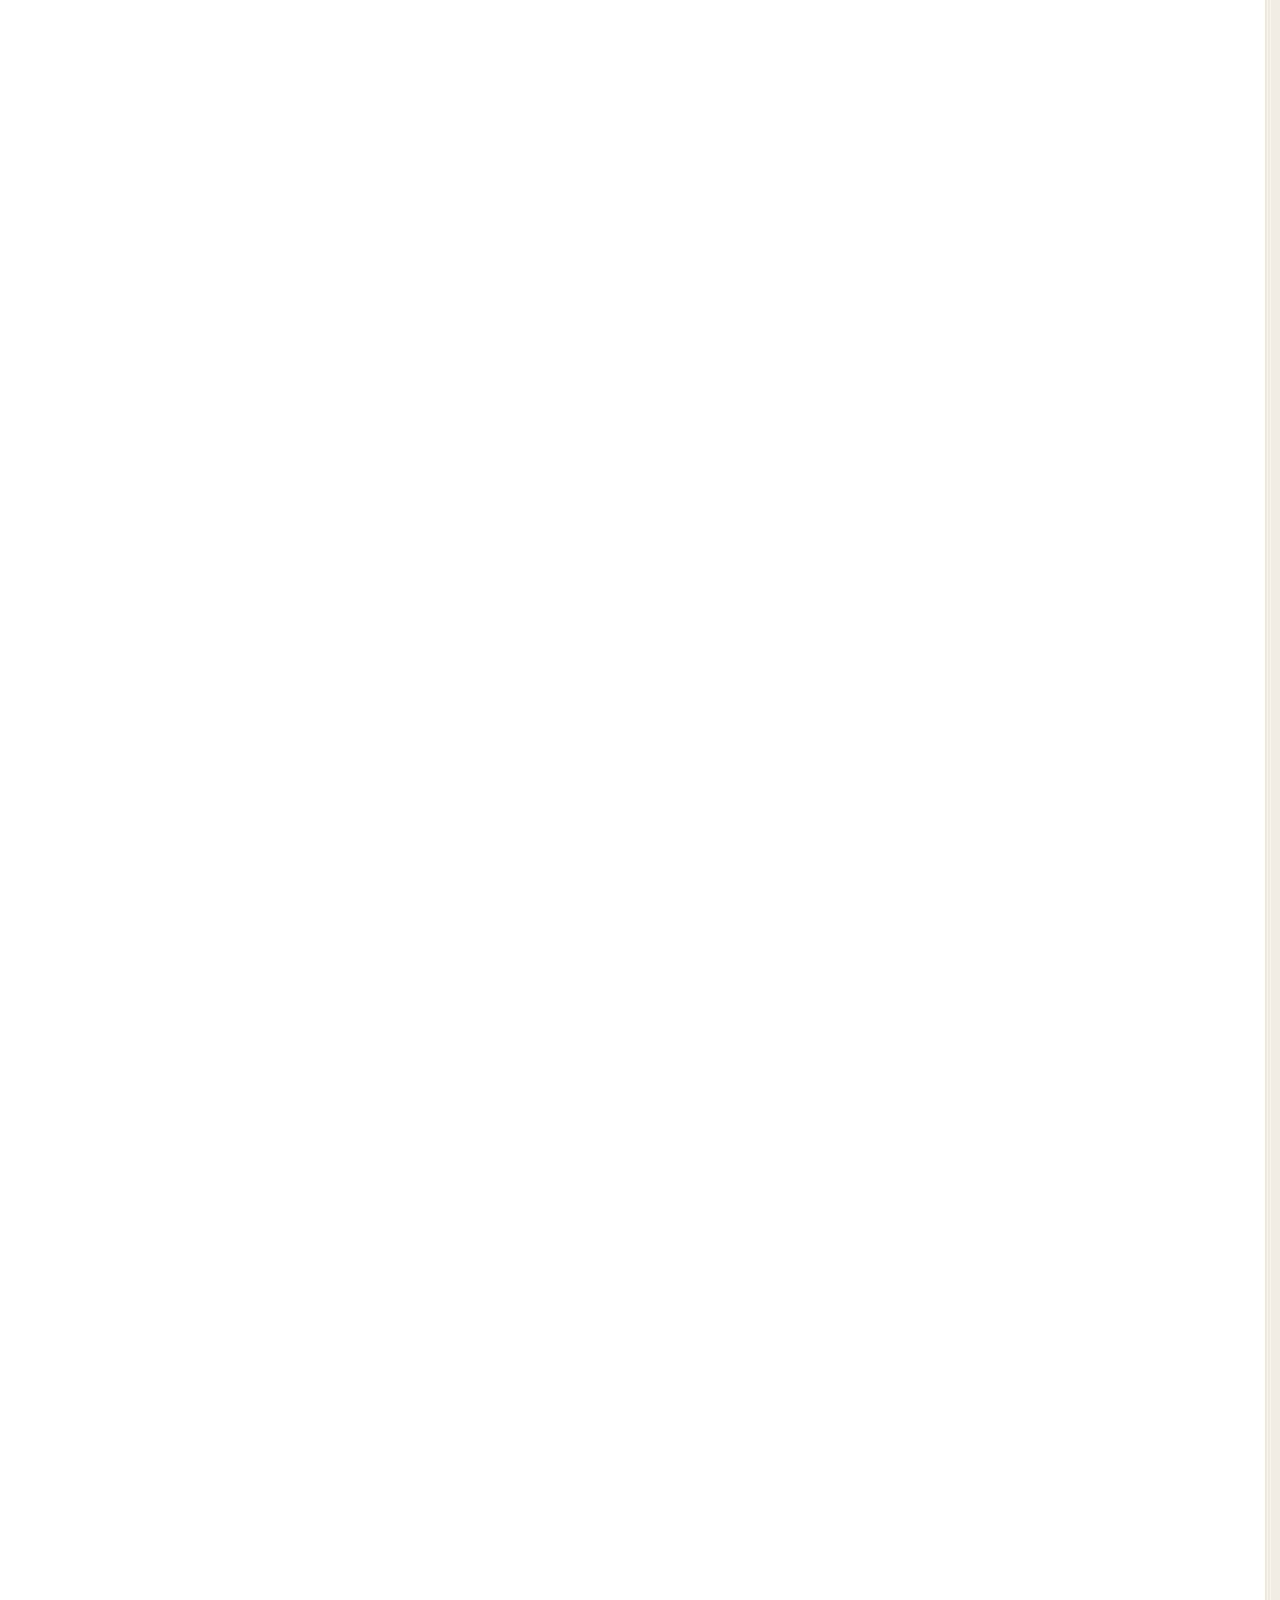
==== commit d5f55249: "-" ====
--- a/index.html
+++ b/index.html
@@ -1,31 +1,55 @@
 <!doctype html>
-<html lang="en" data-theme="night">
+<html lang="en" data-theme="dark">
 <head>
   <meta charset="utf-8" />
   <meta name="viewport" content="width=device-width, initial-scale=1" />
-  <meta name="theme-color" content="#090a10" id="theme-color-meta" />
+  <meta name="theme-color" id="theme-color-meta" content="#08090d" />
   <meta name="color-scheme" content="dark light" />
+
   <title>Rakibul Islam — Operations × Growth × Technology</title>
-  <meta name="description" content="Rakibul Islam — business operations, digital growth, technology systems and applied research. A portfolio built as an interactive editorial experience." />
+  <meta name="description" content="Portfolio of Rakibul Islam — business operations, digital growth, IT systems, Laravel/PHP products, research and applied technology." />
   <meta name="author" content="Rakibul Islam" />
-  <meta name="generator" content="Custom static portfolio · V11 Signature Edition" />
-  <meta name="robots" content="index,follow,max-image-preview:large,max-snippet:-1" />
+  <meta name="application-name" content="Rakibul Islam Portfolio" />
+  <meta name="generator" content="Custom static portfolio · V10 Royal Luxe" />
+  <meta name="robots" content="index,follow,max-image-preview:large,max-snippet:-1,max-video-preview:-1" />
+  <meta name="referrer" content="strict-origin-when-cross-origin" />
+  <meta name="format-detection" content="telephone=no" />
   <link rel="canonical" href="https://rishuvro.github.io/" />
-  <link rel="icon" href="assets/favicon.svg?v=11.0.0" type="image/svg+xml" />
+  <link rel="manifest" href="site.webmanifest?v=10.0.0" />
+  <link rel="sitemap" type="application/xml" title="Sitemap" href="sitemap.xml" />
+  <link rel="icon" href="assets/favicon.svg?v=10.0.0" type="image/svg+xml" />
+
+  <meta property="og:type" content="website" />
+  <meta property="og:site_name" content="Rakibul Islam Portfolio" />
+  <meta property="og:locale" content="en_US" />
+  <meta property="og:url" content="https://rishuvro.github.io/" />
+  <meta property="og:title" content="Rakibul Islam — Operations × Growth × Technology" />
+  <meta property="og:description" content="I connect business operations, digital growth and technology to build systems that perform." />
+  <meta property="og:image" content="https://rishuvro.github.io/assets/social-card.png?v=10.0.0" />
+  <meta property="og:image:width" content="1200" />
+  <meta property="og:image:height" content="630" />
+  <meta property="og:image:alt" content="Rakibul Islam — Operations × Growth × Technology" />
+  <meta name="twitter:card" content="summary_large_image" />
+  <meta name="twitter:title" content="Rakibul Islam — Operations × Growth × Technology" />
+  <meta name="twitter:description" content="Business Operations × Digital Growth × Technology" />
+  <meta name="twitter:image" content="https://rishuvro.github.io/assets/social-card.png?v=10.0.0" />
+  <meta name="twitter:image:alt" content="Rakibul Islam — Operations × Growth × Technology" />
+
   <link rel="preload" href="assets/profile-cutout.webp" as="image" type="image/webp" fetchpriority="high" />
+  <script>
+    (function () {
+      try {
+        const saved = localStorage.getItem('ri-theme');
+        const systemLight = window.matchMedia('(prefers-color-scheme: light)').matches;
+        document.documentElement.dataset.theme = saved || (systemLight ? 'light' : 'dark');
+      } catch (_) {}
+    })();
+  </script>
+  <link rel="stylesheet" href="styles.css?v=10.0.0" />
   <link rel="preconnect" href="https://fonts.googleapis.com" />
   <link rel="preconnect" href="https://fonts.gstatic.com" crossorigin />
-  <link href="https://fonts.googleapis.com/css2?family=Instrument+Serif:ital@0;1&family=Space+Grotesk:wght@400;500;600;700&display=swap" rel="stylesheet" />
-  <link rel="stylesheet" href="styles.css?v=11.0.0" />
-
-  <meta property="og:type" content="website" />
-  <meta property="og:title" content="Rakibul Islam — Operations × Growth × Technology" />
-  <meta property="og:description" content="Systems thinking, digital growth and real operations — presented as one connected practice." />
-  <meta property="og:url" content="https://rishuvro.github.io/" />
-  <meta property="og:image" content="https://rishuvro.github.io/assets/social-card.png?v=11.0.0" />
-  <meta property="og:image:width" content="1200" />
-  <meta property="og:image:height" content="630" />
-  <meta name="twitter:card" content="summary_large_image" />
+  <link href="https://fonts.googleapis.com/css2?family=Cormorant+Garamond:ital,wght@0,500;0,600;1,500;1,600&family=Manrope:wght@400;500;600;700&display=swap" rel="stylesheet" />
+  <link rel="stylesheet" href="royal.css?v=10.0.0" />
 
   <script type="application/ld+json">
   {
@@ -35,264 +59,659 @@
     "url": "https://rishuvro.github.io/",
     "image": "https://rishuvro.github.io/assets/profile-cutout.webp",
     "jobTitle": "Business Operations, Digital Growth & IT Systems Professional",
-    "address": {"@type":"PostalAddress","addressLocality":"Dhaka","addressCountry":"BD"},
+    "description": "Business operations, digital growth, IT systems, Laravel/PHP products, research and applied technology.",
+    "knowsAbout": ["Business Operations", "Digital Growth", "IT Systems", "Laravel", "PHP", "MySQL", "SEO", "Digital Analytics", "Research"],
+    "address": {"@type": "PostalAddress", "addressLocality": "Dhaka", "addressCountry": "BD"},
     "sameAs": [
       "https://www.linkedin.com/in/rishuvro",
       "https://github.com/rishuvro",
       "https://www.kaggle.com/rishuvro",
       "https://orcid.org/0009-0004-0055-9928",
-      "https://scholar.google.com/citations?user=8-ZX2LYAAAAJ&hl=en"
+      "https://scholar.google.com/citations?user=8-ZX2LYAAAAJ&hl=en",
+      "https://www.researchgate.net/profile/Rakibul-Islam-97"
     ]
   }
   </script>
 </head>
-<body>
-  <a class="skip" href="#main">Skip to content</a>
-  <div class="ambient" aria-hidden="true"><span></span><span></span><span></span></div>
-  <div class="grain" aria-hidden="true"></div>
-  <div class="cursor-orb" aria-hidden="true"></div>
-  <div class="progress" aria-hidden="true"><i id="progressBar"></i></div>
-
-  <div class="boot" id="boot" aria-hidden="true">
-    <div class="boot-seal"><span>R</span><i></i><span>I</span></div>
-    <div class="boot-line"><i></i></div>
-    <p>FORM / FUNCTION / CONSEQUENCE</p>
+<body class="is-loading royal-v10">
+  <a class="skip-link" href="#main">Skip to content</a>
+  <div class="boot-screen" id="boot-screen" aria-hidden="true">
+    <div class="boot-grid"></div>
+    <div class="boot-content">
+      <div class="boot-mark"><span>R</span><span>I</span></div>
+      <div class="boot-copy"><strong>RAKIBUL ISLAM</strong><span>OPERATIONS × GROWTH × TECHNOLOGY</span></div>
+      <div class="boot-meter"><i></i></div>
+      <div class="boot-status"><span>PORTFOLIO / V10 · ROYAL LUXE</span><span>SYSTEM READY</span></div>
+    </div>
   </div>
-
-  <header class="topbar" id="top">
-    <a class="identity" href="#top" aria-label="Rakibul Islam home">
-      <span class="identity-seal">RI</span>
-      <span class="identity-copy"><b>Rakibul Islam</b><small>Dhaka · Bangladesh</small></span>
+  <div class="scroll-progress" aria-hidden="true"><span id="scroll-progress-bar"></span></div>
+  <canvas id="signal-canvas" aria-hidden="true"></canvas>
+  <div class="noise" aria-hidden="true"></div>
+  <div class="cursor-dot" aria-hidden="true"></div>
+  <div class="cursor-ring" aria-hidden="true"></div>
+  <div class="cursor-label" aria-hidden="true">VIEW</div>
+
+  <div class="command-palette" id="command-palette" hidden aria-hidden="true">
+    <button class="command-backdrop" type="button" data-command-close aria-label="Close command palette"></button>
+    <section class="command-panel" role="dialog" aria-modal="true" aria-labelledby="command-title">
+      <div class="command-panel-head">
+        <div><span>RI / COMMAND LAYER</span><strong id="command-title">Jump anywhere.</strong></div>
+        <button class="command-close" type="button" data-command-close aria-label="Close command palette">ESC</button>
+      </div>
+      <label class="command-search">
+        <span aria-hidden="true">⌕</span>
+        <input id="command-input" type="search" autocomplete="off" spellcheck="false" role="combobox" aria-autocomplete="list" aria-controls="command-results" aria-expanded="false" placeholder="Search sections, projects, profiles or actions…" aria-label="Search portfolio commands" />
+        <kbd>↵</kbd>
+      </label>
+      <div class="command-meta"><span>PORTFOLIO CONTROL / V10</span><em id="command-result-count">15 COMMANDS</em></div>
+      <div class="command-results" id="command-results" role="listbox" aria-label="Portfolio commands">
+        <div class="command-group" data-command-group>
+          <p>NAVIGATE</p>
+          <button class="command-item" type="button" data-search="home overview hero start top rakibul" data-command="hash" data-target="#top" id="command-option-1" role="option" aria-selected="false"><span><i>00</i><b>Overview</b><small>Hero / identity signal</small></span><em>HOME</em></button>
+          <button class="command-item" type="button" data-search="model approach operations growth technology working model" data-command="hash" data-target="#approach" id="command-option-2" role="option" aria-selected="false"><span><i>01</i><b>Operating model</b><small>Operations × Growth × Technology</small></span><em>SECTION</em></button>
+          <button class="command-item" type="button" data-search="work projects portfolio evolved cms clinic maitri tally krishica cisco" data-command="hash" data-target="#work" id="command-option-3" role="option" aria-selected="false"><span><i>02</i><b>Selected work</b><small>Systems and production builds</small></span><em>SECTION</em></button>
+          <button class="command-item" type="button" data-search="experience career jobs roles work history" data-command="hash" data-target="#experience" id="command-option-4" role="option" aria-selected="false"><span><i>03</i><b>Experience</b><small>Career map and operating roles</small></span><em>SECTION</em></button>
+          <button class="command-item" type="button" data-search="research ieee publication dataset stock exchange adaptive clustering" data-command="hash" data-target="#research" id="command-option-5" role="option" aria-selected="false"><span><i>04</i><b>Research</b><small>Publications, data and conference work</small></span><em>SECTION</em></button>
+          <button class="command-item" type="button" data-search="credentials certificates certificate coursera ieee iccsc google" data-command="hash" data-target="#credentials" id="command-option-6" role="option" aria-selected="false"><span><i>05</i><b>Credentials</b><small>Verified evidence and certificates</small></span><em>SECTION</em></button>
+          <button class="command-item" type="button" data-search="education university bup southeast cse ict masters" data-command="hash" data-target="#education" id="command-option-7" role="option" aria-selected="false"><span><i>06</i><b>Education</b><small>Computer science → ICT</small></span><em>SECTION</em></button>
+          <button class="command-item" type="button" data-search="contact email phone linkedin connect" data-command="hash" data-target="#contact" id="command-option-8" role="option" aria-selected="false"><span><i>07</i><b>Contact</b><small>Start a conversation</small></span><em>SECTION</em></button>
+        </div>
+        <div class="command-group" data-command-group>
+          <p>OPEN</p>
+          <button class="command-item" type="button" data-search="cv resume curriculum vitae pdf" data-command="url" data-target="assets/rakibul-islam-cv.pdf" id="command-option-9" role="option" aria-selected="false"><span><i>↗</i><b>Curriculum Vitae</b><small>Open PDF</small></span><em>DOCUMENT</em></button>
+          <button class="command-item" type="button" data-search="github code repositories profile" data-command="url" data-target="https://github.com/rishuvro" id="command-option-10" role="option" aria-selected="false"><span><i>↗</i><b>GitHub</b><small>@rishuvro</small></span><em>PROFILE</em></button>
+          <button class="command-item" type="button" data-search="linkedin professional profile network" data-command="url" data-target="https://www.linkedin.com/in/rishuvro" id="command-option-11" role="option" aria-selected="false"><span><i>↗</i><b>LinkedIn</b><small>/in/rishuvro</small></span><em>PROFILE</em></button>
+          <button class="command-item" type="button" data-search="scholar google research citations publications" data-command="url" data-target="https://scholar.google.com/citations?user=8-ZX2LYAAAAJ&hl=en" id="command-option-12" role="option" aria-selected="false"><span><i>↗</i><b>Google Scholar</b><small>Research profile</small></span><em>PROFILE</em></button>
+        </div>
+        <div class="command-group" data-command-group>
+          <p>ACTIONS</p>
+          <button class="command-item" type="button" data-search="theme light dark mode color" data-command="theme" id="command-option-13" role="option" aria-selected="false"><span><i>◐</i><b>Toggle appearance</b><small>Switch dark / light mode</small></span><em>ACTION</em></button>
+          <button class="command-item" type="button" data-search="copy email address contact clipboard" data-command="copy" data-target="rakibulislamshuvro@gmail.com" id="command-option-14" role="option" aria-selected="false"><span><i>+</i><b>Copy email</b><small>rakibulislamshuvro@gmail.com</small></span><em>ACTION</em></button>
+          <button class="command-item" type="button" data-search="email mail message contact write" data-command="mail" data-target="mailto:rakibulislamshuvro@gmail.com" id="command-option-15" role="option" aria-selected="false"><span><i>↗</i><b>Compose email</b><small>Open your mail client</small></span><em>ACTION</em></button>
+        </div>
+        <div class="command-empty" id="command-empty" hidden><strong>NO MATCH</strong><span>Try work, research, CV, GitHub or contact.</span></div>
+      </div>
+      <div class="command-panel-foot"><span><kbd>↑</kbd><kbd>↓</kbd> move</span><span><kbd>↵</kbd> open</span><span><kbd>esc</kbd> close</span><strong>CTRL / ⌘ + K</strong></div>
+    </section>
+  </div>
+  <button class="command-fab" id="command-fab" type="button" aria-haspopup="dialog" aria-controls="command-palette"><span>RI</span><b>⌘K</b></button>
+  <div class="system-toast" id="system-toast" role="status" aria-live="polite"></div>
+
+  <header class="site-header" id="top">
+    <a class="brand magnetic" href="#top" aria-label="Rakibul Islam — home">
+      <span class="brand-mark">RI</span>
+      <span class="brand-copy"><strong>Rakibul Islam</strong><small>Dhaka · Bangladesh</small></span>
     </a>
 
-    <nav class="topnav" aria-label="Primary navigation">
+    <nav class="desktop-nav" aria-label="Primary navigation">
       <a href="#work">Work</a>
       <a href="#experience">Experience</a>
       <a href="#research">Research</a>
-      <a href="#archive">Archive</a>
+      <a href="#credentials">Credentials</a>
       <a href="#contact">Contact</a>
     </nav>
 
-    <div class="top-actions">
-      <button class="mini-action" id="commandOpen" type="button" aria-haspopup="dialog" aria-controls="command">⌘K</button>
-      <button class="mini-action theme-switch" id="themeSwitch" type="button" aria-label="Switch color theme"><span></span></button>
-      <a class="cv-action" href="assets/rakibul-islam-cv.pdf" target="_blank" rel="noreferrer">CV <span>↗</span></a>
-      <button class="menu-toggle" id="menuToggle" type="button" aria-expanded="false" aria-controls="mobileNav" aria-label="Open navigation"><i></i><i></i></button>
+    <div class="header-actions">
+      <button class="command-trigger magnetic" id="command-trigger" type="button" aria-haspopup="dialog" aria-controls="command-palette" aria-label="Open command palette">
+        <span>COMMAND</span><kbd>⌘K</kbd>
+      </button>
+      <button class="icon-button magnetic" id="theme-toggle" type="button" aria-label="Toggle color theme">
+        <span class="theme-icon" aria-hidden="true">◐</span>
+      </button>
+      <a class="button button-small magnetic" href="assets/rakibul-islam-cv.pdf" target="_blank" rel="noreferrer">CV <span>↗</span></a>
+      <button class="menu-button" id="menu-button" type="button" aria-expanded="false" aria-controls="mobile-menu" aria-label="Open menu">
+        <span></span><span></span>
+      </button>
     </div>
 
-    <div class="mobile-nav" id="mobileNav" hidden>
-      <a href="#work">Work</a><a href="#experience">Experience</a><a href="#research">Research</a><a href="#archive">Archive</a><a href="#contact">Contact</a>
+    <div class="mobile-menu" id="mobile-menu" hidden>
+      <a href="#work">Work</a>
+      <a href="#experience">Experience</a>
+      <a href="#research">Research</a>
+      <a href="#credentials">Credentials</a>
+      <a href="#contact">Contact</a>
+      <a href="assets/rakibul-islam-cv.pdf" target="_blank" rel="noreferrer">Open CV ↗</a>
     </div>
   </header>
 
-  <nav class="chapter-rail" aria-label="Page chapters">
-    <a href="#thesis" data-num="01"><i></i><span>Thesis</span></a>
-    <a href="#work" data-num="02"><i></i><span>Work</span></a>
-    <a href="#experience" data-num="03"><i></i><span>Career</span></a>
-    <a href="#research" data-num="04"><i></i><span>Research</span></a>
-    <a href="#archive" data-num="05"><i></i><span>Archive</span></a>
-    <a href="#education" data-num="06"><i></i><span>Education</span></a>
-    <a href="#contact" data-num="07"><i></i><span>Contact</span></a>
+  <nav class="chapter-dock" id="chapter-dock" aria-label="Section navigator">
+    <a href="#approach" data-chapter="01" data-label="Model"><span></span><em>Model</em></a>
+    <a href="#work" data-chapter="02" data-label="Work"><span></span><em>Work</em></a>
+    <a href="#experience" data-chapter="03" data-label="Experience"><span></span><em>Experience</em></a>
+    <a href="#research" data-chapter="04" data-label="Research"><span></span><em>Research</em></a>
+    <a href="#credentials" data-chapter="05" data-label="Credentials"><span></span><em>Credentials</em></a>
+    <a href="#contact" data-chapter="06" data-label="Contact"><span></span><em>Contact</em></a>
+    <div class="chapter-dock-readout" aria-hidden="true"><b id="chapter-dock-number">01</b><small id="chapter-dock-label">MODEL</small></div>
   </nav>
 
-  <main id="main">
-    <section class="hero shell" aria-labelledby="heroTitle">
-      <div class="hero-watermark" aria-hidden="true"><span>RAKIBUL</span><span>ISLAM</span></div>
+  <main id="main" tabindex="-1">
+    <section class="hero section-shell" aria-labelledby="hero-title">
       <div class="hero-copy">
-        <p class="micro"><i></i> OPERATIONS · DIGITAL GROWTH · TECHNOLOGY</p>
-        <h1 id="heroTitle">I turn moving parts into <em>momentum.</em></h1>
-        <p class="hero-intro">I’m <strong>Rakibul Islam.</strong> I work where business execution, digital performance and software systems overlap — building practical structures that are easier to run, measure and scale.</p>
-        <div class="hero-cta">
-          <a class="primary-cta" href="#work">Enter the work <span>↓</span></a>
-          <a class="quiet-link" href="mailto:rakibulislamshuvro@gmail.com">rakibulislamshuvro@gmail.com ↗</a>
-        </div>
-        <div class="hero-index" aria-label="Professional pillars"><span>01 <b>OPERATE</b></span><span>02 <b>GROW</b></span><span>03 <b>BUILD</b></span><span>04 <b>RESEARCH</b></span></div>
-      </div>
-
-      <div class="portrait-stage" id="portraitStage" aria-label="Portrait of Rakibul Islam">
-        <div class="prism-backdrop" aria-hidden="true"></div>
-        <div class="portrait-orbit orbit-a" aria-hidden="true"></div>
-        <div class="portrait-orbit orbit-b" aria-hidden="true"></div>
-        <div class="portrait-card">
-          <div class="portrait-meta"><span>RI / 26</span><span>DHAKA</span></div>
-          <img src="assets/profile-cutout.webp" width="531" height="650" alt="Rakibul Islam" />
-          <div class="portrait-shine" aria-hidden="true"></div>
-        </div>
-        <div class="float-note note-a"><small>OPERATE</small><b>structure → clarity</b></div>
-        <div class="float-note note-b"><small>GROW</small><b>attention → demand</b></div>
-        <div class="float-note note-c"><small>BUILD</small><b>logic → leverage</b></div>
-        <div class="signature-line" aria-hidden="true"><span>STRATEGY</span><i></i><span>EXECUTION</span><i></i><span>MEASUREMENT</span></div>
-      </div>
-    </section>
-
-    <section class="thesis" id="thesis">
-      <div class="shell thesis-grid reveal">
-        <div class="chapter-label"><span>01</span><small>THE THESIS</small></div>
-        <div class="thesis-title">
-          <p class="micro">ONE PRACTICE · THREE DISCIPLINES</p>
-          <h2>Business is not a set of departments. <em>It is a connected system.</em></h2>
-        </div>
-        <div class="thesis-copy">
-          <p>That is how I work: operations tells me what must happen; growth tells me what must improve; technology gives the process leverage.</p>
-        </div>
-      </div>
-      <div class="discipline-stream shell">
-        <article class="discipline reveal"><span>01</span><h3>Operations</h3><p>Workflow coordination, reporting, process improvement, SOPs and day-to-day execution.</p><div>SOPs · Reporting · Planning · Coordination</div></article>
-        <article class="discipline reveal"><span>02</span><h3>Digital Growth</h3><p>SEO, paid acquisition, lead journeys, landing pages, analytics and performance visibility.</p><div>SEO · Google Ads · Meta · Leads</div></article>
-        <article class="discipline reveal"><span>03</span><h3>Technology</h3><p>Laravel/PHP applications, databases, business systems, IT support and practical automation.</p><div>Laravel · MySQL · RBAC · APIs</div></article>
-      </div>
-    </section>
-
-    <section class="work" id="work">
-      <div class="shell section-head reveal">
-        <div class="chapter-label"><span>02</span><small>SELECTED WORK</small></div>
-        <div><p class="micro">CASE CHAPTERS / REAL SYSTEMS</p><h2>Work that has to <em>survive reality.</em></h2></div>
-        <a class="quiet-link section-link" href="https://github.com/rishuvro?tab=repositories" target="_blank" rel="noreferrer">All repositories ↗</a>
-      </div>
-
-      <div class="case-stack shell">
-        <article class="case feature-case reveal" data-case="01">
-          <div class="case-top"><span>01 / FLAGSHIP SYSTEM</span><a href="https://myevolvedcms.com/" target="_blank" rel="noreferrer">LIVE ↗</a></div>
-          <div class="case-copy">
-            <p>CLINIC OPERATIONS</p>
-            <h3>Clinic Management Platform</h3>
-            <p>A working operational layer connecting patients, scheduling, billing, stock, reporting and access control in one production system.</p>
-            <div class="case-facts"><span><small>ROLE</small>Architecture + Operations</span><span><small>FOCUS</small>Workflow integrity</span><span><small>STATUS</small>Production</span></div>
-          </div>
-          <div class="system-window" aria-label="Clinic management dashboard concept">
-            <div class="system-bar"><span></span><span></span><span></span><b>EVOLVEDCMS / OPERATIONS</b></div>
-            <div class="system-grid">
-              <aside><strong>EC</strong><i></i><i></i><i></i><i></i></aside>
-              <div class="system-content">
-                <div class="system-title"><span>Management overview</span><em>LIVE</em></div>
-                <div class="system-metrics"><span><small>PATIENTS</small><b>ACTIVE</b></span><span><small>SYSTEM</small><b>LIVE</b></span><span><small>MODULES</small><b>08+</b></span></div>
-                <div class="system-chart"><i style="--h:42%"></i><i style="--h:61%"></i><i style="--h:52%"></i><i style="--h:78%"></i><i style="--h:66%"></i><i style="--h:88%"></i><i style="--h:74%"></i><i style="--h:93%"></i></div>
+        <div class="eyebrow reveal"><span class="status-pulse"></span> Executive systems · digital growth · applied technology</div>
+        <h1 id="hero-title" class="display reveal">
+          <span class="display-line kinetic-line" data-ghost="I connect">I connect</span>
+          <span class="display-line gradient-text kinetic-line" data-ghost="operations, growth">operations, growth</span>
+          <span class="display-line kinetic-line" data-ghost="& technology.">& technology.</span>
+        </h1>
+        <p class="hero-lede reveal">I’m <strong>Rakibul Islam</strong>. I turn messy workflows, digital channels and technical systems into structured operations that are easier to manage, measure and scale.</p>
+
+        <div class="hero-actions reveal">
+          <a class="button button-primary magnetic" href="#work">Explore selected work <span>↓</span></a>
+          <a class="text-link magnetic" href="mailto:rakibulislamshuvro@gmail.com">rakibulislamshuvro@gmail.com <span>↗</span></a>
+        </div>
+
+        <div class="hero-meta reveal" aria-label="Core disciplines">
+          <span>OPERATIONS</span><i></i><span>PERFORMANCE</span><i></i><span>SYSTEMS</span><i></i><span>RESEARCH</span>
+        </div>
+      </div>
+
+      <div class="identity-stage reveal" id="identity-stage" aria-label="Portrait of Rakibul Islam with animated professional disciplines">
+        <div class="stage-grid" aria-hidden="true"></div>
+        <div class="stage-monogram" aria-hidden="true">RI</div>
+        <div class="stage-glow" aria-hidden="true"></div>
+        <svg class="stage-connectors" viewBox="0 0 700 700" aria-hidden="true">
+          <path class="connector-line connector-a" d="M72 196 C184 76 262 110 350 170 S520 194 632 112" />
+          <path class="connector-line connector-b" d="M60 484 C166 574 264 566 350 518 S528 474 650 574" />
+          <path class="connector-line connector-c" d="M112 344 C188 322 216 234 350 246 S500 384 600 334" />
+          <circle class="signal-dot signal-one" cx="72" cy="196" r="4" />
+          <circle class="signal-dot signal-two" cx="632" cy="112" r="4" />
+          <circle class="signal-dot signal-three" cx="60" cy="484" r="4" />
+          <circle class="signal-dot signal-four" cx="650" cy="574" r="4" />
+        </svg>
+        <div class="orbit orbit-a" aria-hidden="true"></div>
+        <div class="orbit orbit-b" aria-hidden="true"></div>
+        <div class="orbit orbit-c" aria-hidden="true"></div>
+        <div class="portrait-frame">
+          <div class="portrait-scan" aria-hidden="true"></div>
+          <img src="assets/profile-cutout.webp" width="531" height="650" alt="Rakibul Islam" fetchpriority="high" decoding="async" />
+          <div class="portrait-label"><span>RAKIBUL / 01</span><span>DHAKA</span></div>
+        </div>
+        <div class="orbit-tag tag-ops">OPS</div>
+        <div class="orbit-tag tag-growth">GROWTH</div>
+        <div class="orbit-tag tag-systems">SYSTEMS</div>
+        <div class="orbit-tag tag-research">RESEARCH</div>
+        <div class="stage-readout readout-a" aria-hidden="true"><span>01</span><strong>OPERATE</strong><small>structure / coordinate</small></div>
+        <div class="stage-readout readout-b" aria-hidden="true"><span>02</span><strong>GROW</strong><small>acquire / measure</small></div>
+        <div class="stage-readout readout-c" aria-hidden="true"><span>03</span><strong>BUILD</strong><small>systems / automate</small></div>
+        <div class="stage-caption"><span>Signal map · RI/26</span><strong>strategy → execution → measurement</strong></div>
+      </div>
+
+      <div class="hero-rail reveal" aria-label="How Rakibul Islam works">
+        <div><span>01 / OPERATE</span><strong>Turn complexity into repeatable workflow.</strong></div>
+        <div><span>02 / GROW</span><strong>Connect visibility, acquisition and measurement.</strong></div>
+        <div><span>03 / BUILD</span><strong>Make the system fit the operation.</strong></div>
+        <div><span>04 / RESEARCH</span><strong>Test ideas with data and evidence.</strong></div>
+      </div>
+    </section>
+
+    <section class="ticker" aria-label="Capabilities">
+      <div class="ticker-track">
+        <span>BUSINESS OPERATIONS</span><b>✦</b><span>SEO</span><b>✦</b><span>GOOGLE ADS</span><b>✦</b><span>LEAD GENERATION</span><b>✦</b><span>LARAVEL / PHP</span><b>✦</b><span>REPORTING</span><b>✦</b><span>IT SYSTEMS</span><b>✦</b><span>WORKFLOW DESIGN</span><b>✦</b>
+        <span>BUSINESS OPERATIONS</span><b>✦</b><span>SEO</span><b>✦</b><span>GOOGLE ADS</span><b>✦</b><span>LEAD GENERATION</span><b>✦</b><span>LARAVEL / PHP</span><b>✦</b><span>REPORTING</span><b>✦</b><span>IT SYSTEMS</span><b>✦</b><span>WORKFLOW DESIGN</span><b>✦</b>
+      </div>
+    </section>
+
+    <section class="section section-shell" id="approach" data-section-title="OPERATING MODEL">
+      <div class="section-heading reveal">
+        <p class="kicker">01 · Working model</p>
+        <h2>One person. Three operating layers.</h2>
+        <p>I work where business execution, digital performance and software systems overlap — so decisions are not separated from the tools and data that support them.</p>
+      </div>
+
+      <div class="pillars">
+        <article class="pillar reveal tilt-card">
+          <div class="pillar-index">01</div>
+          <div class="pillar-icon ops-icon" aria-hidden="true"><span></span><span></span><span></span></div>
+          <h3>Operations</h3>
+          <p>Workflow coordination, documentation, reporting, process improvement and day-to-day execution.</p>
+          <div class="micro-tags"><span>SOPs</span><span>Reporting</span><span>Planning</span><span>Coordination</span></div>
+        </article>
+        <article class="pillar reveal tilt-card">
+          <div class="pillar-index">02</div>
+          <div class="pillar-icon growth-icon" aria-hidden="true"><span></span><span></span><span></span><span></span></div>
+          <h3>Digital Growth</h3>
+          <p>SEO, paid campaigns, lead flows, landing pages, performance tracking and digital visibility.</p>
+          <div class="micro-tags"><span>SEO</span><span>Google Ads</span><span>Meta</span><span>Leads</span></div>
+        </article>
+        <article class="pillar reveal tilt-card">
+          <div class="pillar-index">03</div>
+          <div class="pillar-icon systems-icon" aria-hidden="true"><span></span><span></span><span></span></div>
+          <h3>Technology</h3>
+          <p>Business systems, Laravel/PHP applications, databases, IT support and practical automation.</p>
+          <div class="micro-tags"><span>Laravel</span><span>MySQL</span><span>RBAC</span><span>APIs</span></div>
+        </article>
+      </div>
+    </section>
+
+    <section class="section work-section" id="work" data-section-title="SELECTED WORK">
+      <div class="section-shell">
+        <div class="section-heading section-heading-row reveal">
+          <div>
+            <p class="kicker">02 · Selected work</p>
+            <h2>Selected systems, crafted around real operations.</h2>
+          </div>
+          <a class="text-link magnetic" href="https://github.com/rishuvro?tab=repositories" target="_blank" rel="noreferrer">All repositories <span>↗</span></a>
+        </div>
+
+        <div class="work-command reveal" aria-label="Selected work controls">
+          <div class="work-command-copy">
+            <span class="work-command-label">PROJECT INDEX / V10</span>
+            <p>Operational systems, growth builds and technical experiments — organized by what they solve.</p>
+          </div>
+          <div class="work-filters" role="group" aria-label="Filter projects">
+            <button class="work-filter is-active" type="button" data-filter="all" aria-pressed="true">All</button>
+            <button class="work-filter" type="button" data-filter="operations" aria-pressed="false">Operations</button>
+            <button class="work-filter" type="button" data-filter="growth" aria-pressed="false">Growth</button>
+            <button class="work-filter" type="button" data-filter="technology" aria-pressed="false">Technology</button>
+          </div>
+          <div class="work-counter" aria-live="polite"><b id="work-visible-count">06</b><span>projects visible</span></div>
+        </div>
+
+        <div class="project-grid" id="project-grid">
+          <article class="project project-feature reveal cursor-view" data-project="clinic" data-category="operations technology" data-cursor-label="OPEN">
+            <div class="project-topline"><span><i class="live-dot"></i> LIVE SYSTEM</span><span>01 / CLINIC OPERATIONS</span></div>
+            <div class="feature-brief">
+              <div class="feature-brief-main">
+                <span class="feature-eyebrow">FLAGSHIP BUILD</span>
+                <h3>Clinic Management Platform</h3>
+                <p>A working operational layer connecting patients, scheduling, billing, stock, reporting and access control in one system.</p>
               </div>
-            </div>
-          </div>
-          <div class="case-tags"><span>Laravel / PHP</span><span>MySQL</span><span>RBAC</span><span>Audit Logs</span><span>Business Workflow</span></div>
-        </article>
-
-        <div class="case-grid">
-          <a class="case-card reveal" href="https://github.com/rishuvro/maitri_tally" target="_blank" rel="noreferrer"><span>02 / POS + INVENTORY</span><h3>Maitri Tally</h3><p>Billing, inventory and showroom reporting connected to day-to-day sales operations.</p><em>Laravel · MySQL</em><b>↗</b></a>
-          <a class="case-card reveal" href="https://sdstechmed.com/" target="_blank" rel="noreferrer"><span>03 / B2B + LEAD GEN</span><h3>Supplier Business Website</h3><p>Responsive B2B website focused on credibility, discoverability and lead capture.</p><em>Laravel · SEO</em><b>↗</b></a>
-          <a class="case-card reveal" href="https://github.com/rishuvro/krishica.com" target="_blank" rel="noreferrer"><span>04 / ECOMMERCE</span><h3>Krishica.com</h3><p>E-commerce foundation with maintainable catalog and admin workflows designed for scale.</p><em>PHP · MySQL</em><b>↗</b></a>
-          <a class="case-card reveal" href="https://github.com/rishuvro/store" target="_blank" rel="noreferrer"><span>05 / RETAIL OPS</span><h3>Store Management</h3><p>Inventory, sales and customer workflows organized into an admin-friendly business system.</p><em>PHP · CRUD</em><b>↗</b></a>
-          <a class="case-card reveal" href="https://github.com/rishuvro/Computer_Networking_cisco" target="_blank" rel="noreferrer"><span>06 / NETWORKING</span><h3>Cisco Networking Labs</h3><p>Routing, switching, IP/DNS configuration, topology design and troubleshooting practice.</p><em>Cisco · LAN/WAN</em><b>↗</b></a>
-          <div class="lab-card reveal"><span>LAB / SIDE BUILDS</span><h3>Machine learning, IoT & utilities.</h3><div><a href="https://github.com/rishuvro/Heart_disease_prediction_using_AI" target="_blank" rel="noreferrer">Heart Disease Prediction ↗</a><a href="https://github.com/rishuvro/Automatic_Water_Dispenser_System_Using_Arduino" target="_blank" rel="noreferrer">Automatic Water Dispenser ↗</a><a href="https://github.com/rishuvro/PETROL_PUMP_MANAGEMENT_SYSTEM" target="_blank" rel="noreferrer">Petrol Pump Management ↗</a><a href="https://github.com/rishuvro/system_monitor_application_cpu-memory_using_python" target="_blank" rel="noreferrer">System Monitoring App ↗</a></div></div>
-        </div>
-      </div>
-    </section>
-
-    <section class="experience" id="experience">
-      <div class="shell section-head reveal">
-        <div class="chapter-label"><span>03</span><small>CAREER IN MOTION</small></div>
-        <div><p class="micro">SUPPORT → BUILD → OPERATE → SCALE</p><h2>Each role added a <em>new operating layer.</em></h2></div>
-      </div>
-      <div class="career shell">
-        <div class="career-spine" aria-hidden="true"><i></i></div>
-        <article class="career-role reveal active"><div class="career-year">NOW</div><div class="career-dot"></div><div class="career-card"><p>Evolved Aesthetics Clinic · Dhaka</p><h3>IT Manager · Business Operations & Digital Growth</h3><p>I work across internal systems, reporting, patient workflows, digital acquisition and everyday technology execution.</p><div><span>OPERATE</span><span>GROW</span><span>BUILD</span></div></div></article>
-        <article class="career-role reveal"><div class="career-year">2024—25</div><div class="career-dot"></div><div class="career-card"><p>SPST · Ministry of Social Welfare</p><h3>Business Operations, Digital Growth & IT Officer</h3><p>Public-sector operational support, formal documentation, reporting, digital visibility and day-to-day IT execution.</p><div><span>PUBLIC SECTOR</span><span>DIGITAL</span><span>IT</span></div></div></article>
-        <article class="career-role reveal"><div class="career-year">2024</div><div class="career-dot"></div><div class="career-card"><p>Nonagon Infolytic · Remote</p><h3>Software Engineer</h3><p>Business-oriented web applications where backend logic, data structure and reliability mattered more than decorative code.</p><div><span>PHP</span><span>LARAVEL</span><span>MYSQL</span></div></div></article>
-        <article class="career-role reveal"><div class="career-year">2023—24</div><div class="career-dot"></div><div class="career-card"><p>Icebreakers Ltd. · Dhaka</p><h3>Support Engineer</h3><p>The role that strengthened my troubleshooting mindset: understand the user, isolate the failure, document the fix, reduce repetition.</p><div><span>SUPPORT</span><span>DIAGNOSE</span><span>DOCUMENT</span></div></div></article>
-      </div>
-    </section>
-
-    <section class="research" id="research">
-      <div class="shell section-head reveal">
-        <div class="chapter-label"><span>04</span><small>RESEARCH LAB</small></div>
-        <div><p class="micro">PUBLISH · DATA · SERVICE</p><h2>Research with <em>practical consequence.</em></h2></div>
-        <div class="profile-links"><a href="https://scholar.google.com/citations?user=8-ZX2LYAAAAJ&hl=en" target="_blank" rel="noreferrer">Scholar ↗</a><a href="https://orcid.org/0009-0004-0055-9928" target="_blank" rel="noreferrer">ORCID ↗</a><a href="https://www.researchgate.net/profile/Rakibul-Islam-97" target="_blank" rel="noreferrer">ResearchGate ↗</a></div>
-      </div>
-      <div class="research-grid shell">
-        <a class="paper-card reveal" href="https://dx.doi.org/10.1109/ICECET61485.2024.10698666" target="_blank" rel="noreferrer">
-          <span>01 / IEEE PUBLICATION · ICECET 2024</span>
-          <h3>Hybrid Recommendation Systems using Adaptive Clustering to address Cold Start Problems</h3>
-          <p>Conference publication exploring an adaptive clustering approach to recommendation-system cold-start problems.</p>
-          <div class="paper-model" aria-hidden="true"><i></i><i></i><i></i><i></i><i></i><b>AC</b></div>
-          <footer><small>DOI 10.1109/ICECET61485.2024.10698666</small><b>OPEN PAPER ↗</b></footer>
-        </a>
-        <a class="research-card reveal" href="https://data.mendeley.com/datasets/23553sm4tn/3" target="_blank" rel="noreferrer"><span>02 / OPEN DATA</span><h3>Dhaka Stock Exchange Historical Data</h3><p>Public dataset prepared for research and analysis of historical Dhaka Stock Exchange records.</p><b>10.17632/23553sm4tn.3 ↗</b></a>
-        <div class="research-card service-card reveal"><span>03 / CONFERENCE SERVICE</span><h3>ICCSC 2026</h3><p>Scientific + Organizing Committee service for the International Conference on Circuit, Systems and Communication in Fez, Morocco.</p><div><a href="assets/cert-iccsc-scientific.pdf" target="_blank" rel="noreferrer">Scientific certificate ↗</a><a href="assets/cert-iccsc-organizing.pdf" target="_blank" rel="noreferrer">Organizing certificate ↗</a></div></div>
-      </div>
-    </section>
-
-    <section class="constellation" id="skills">
-      <div class="constellation-marquee" aria-hidden="true"><div>OPERATIONS · SEO · LARAVEL · ANALYTICS · MYSQL · PAID MEDIA · REPORTING · AUTOMATION · OPERATIONS · SEO · LARAVEL · ANALYTICS · MYSQL · PAID MEDIA · REPORTING · AUTOMATION ·</div></div>
-      <div class="shell constellation-grid reveal">
-        <div class="chapter-label"><span>05</span><small>CAPABILITY CONSTELLATION</small></div>
-        <div class="constellation-title"><p class="micro">THE VALUE IS IN THE CONNECTIONS</p><h2>Useful because the skills <em>connect.</em></h2></div>
-        <div class="skill-columns">
-          <div><span>01</span><h3>Operations</h3><p>Operational planning · workflow coordination · process improvement · documentation · SOPs · stakeholder coordination</p></div>
-          <div><span>02</span><h3>Growth</h3><p>SEO · Google Ads · Meta Ads · lead funnels · landing pages · Analytics · Search Console</p></div>
-          <div><span>03</span><h3>Technology</h3><p>PHP · Laravel · JavaScript · MySQL · REST APIs · admin panels · CRM/POS/inventory · technical support</p></div>
-        </div>
-      </div>
-    </section>
-
-    <section class="archive" id="archive">
-      <div class="shell section-head reveal">
-        <div class="chapter-label"><span>06</span><small>EVIDENCE ARCHIVE</small></div>
-        <div><p class="micro">CERTIFICATES / VERIFIED EVIDENCE</p><h2>Proof, presented as an <em>archive.</em></h2></div>
-      </div>
-      <div class="archive-grid shell">
-        <a class="archive-item large reveal" href="assets/cert-iccsc-scientific.pdf" target="_blank" rel="noreferrer"><img src="assets/cert-iccsc-scientific.webp" width="960" height="720" alt="ICCSC 2026 Scientific Committee certificate" loading="lazy" /><div><span>01 / ICCSC 2026</span><h3>Scientific Committee</h3><p>International Conference on Circuit, Systems and Communication · Fez, Morocco.</p></div></a>
-        <a class="archive-item reveal" href="assets/cert-iccsc-organizing.pdf" target="_blank" rel="noreferrer"><img src="assets/cert-iccsc-organizing.webp" width="960" height="720" alt="ICCSC 2026 Organizing Committee certificate" loading="lazy" /><div><span>02 / ICCSC 2026</span><h3>Organizing Committee</h3></div></a>
-        <a class="archive-item reveal" href="assets/cert-icecet-2024.pdf" target="_blank" rel="noreferrer"><img src="assets/cert-icecet-2024.webp" width="960" height="720" alt="ICECET 2024 oral presentation certificate" loading="lazy" /><div><span>03 / IEEE</span><h3>ICECET 2024 · Oral Presentation</h3></div></a>
-        <a class="archive-item reveal" href="assets/cert-programming-everybody.pdf" target="_blank" rel="noreferrer"><img src="assets/cert-programming-everybody.webp" width="960" height="720" alt="Programming for Everybody certificate" loading="lazy" /><div><span>04 / COURSERA</span><h3>Programming for Everybody</h3></div></a>
-        <a class="archive-item reveal" href="assets/cert-python-data-structures.pdf" target="_blank" rel="noreferrer"><img src="assets/cert-python-data-structures.webp" width="960" height="720" alt="Python Data Structures certificate" loading="lazy" /><div><span>05 / COURSERA</span><h3>Python Data Structures</h3></div></a>
-        <a class="archive-item reveal" href="assets/cert-software-testing.pdf" target="_blank" rel="noreferrer"><img src="assets/cert-software-testing.webp" width="960" height="720" alt="Software Testing and Validation certificate" loading="lazy" /><div><span>06 / COURSERA</span><h3>Software Testing & Validation</h3></div></a>
-        <a class="archive-item reveal" href="assets/cert-google-data.pdf" target="_blank" rel="noreferrer"><img src="assets/cert-google-data.webp" width="960" height="720" alt="Google Data certificate" loading="lazy" /><div><span>07 / GOOGLE</span><h3>Foundations: Data, Data, Everywhere</h3></div></a>
-        <a class="archive-item reveal" href="assets/cert-tech-support.pdf" target="_blank" rel="noreferrer"><img src="assets/cert-tech-support.webp" width="960" height="720" alt="Technical Support Fundamentals certificate" loading="lazy" /><div><span>08 / GOOGLE</span><h3>Technical Support Fundamentals</h3></div></a>
-      </div>
-    </section>
-
-    <section class="education" id="education">
-      <div class="shell section-head reveal">
-        <div class="chapter-label"><span>07</span><small>ACADEMIC LINEAGE</small></div>
-        <div><p class="micro">FOUNDATION → SYSTEMS → RESEARCH</p><h2>Computer science foundations. <em>Deeper into ICT.</em></h2></div>
-      </div>
-      <div class="education-track shell reveal">
-        <article><span>2024—PRESENT</span><small>01 · POSTGRADUATE</small><h3>MSc in Information & Communication Technology</h3><p>Bangladesh University of Professionals (BUP) · Dhaka</p><b>ACTIVE</b></article>
-        <article><span>2019—2023</span><small>02 · UNDERGRADUATE</small><h3>BSc in Computer Science & Engineering</h3><p>Southeast University · Dhaka</p><b>COMPLETE</b></article>
-        <article class="minor"><span>2019</span><small>03 · HSC</small><h3>Cantonment College Jashore</h3><b>COMPLETE</b></article>
-        <article class="minor"><span>2017</span><small>04 · SSC</small><h3>Yakub Ali Chowdhury Bidyapith</h3><b>COMPLETE</b></article>
-      </div>
-    </section>
-
-    <section class="contact" id="contact">
+              <div class="feature-signals" aria-label="Project characteristics">
+                <div><small>ROLE</small><strong>Architecture + Operations</strong></div>
+                <div><small>FOCUS</small><strong>Workflow integrity</strong></div>
+                <div><small>STATUS</small><strong>Production</strong></div>
+              </div>
+            </div>
+            <div class="system-window" aria-hidden="true">
+              <div class="window-bar"><i></i><i></i><i></i><span>EVOLVEDCMS / OPERATIONS</span></div>
+              <div class="window-body">
+                <div class="mock-sidebar"><b>EC</b><span></span><span></span><span></span><span></span><span></span></div>
+                <div class="mock-content">
+                  <div class="mock-header"><span>Management overview</span><em>Live</em></div>
+                  <div class="metric-row"><div><small>Patients</small><strong>Active</strong></div><div><small>System</small><strong>Live</strong></div><div><small>Modules</small><strong>08+</strong></div></div>
+                  <div class="mock-chart"><span style="--h:35%"></span><span style="--h:52%"></span><span style="--h:44%"></span><span style="--h:76%"></span><span style="--h:64%"></span><span style="--h:88%"></span><span style="--h:72%"></span><span style="--h:94%"></span></div>
+                  <div class="mock-table"><span></span><span></span><span></span></div>
+                </div>
+              </div>
+            </div>
+            <div class="feature-outcome">
+              <div><span>CONNECTED WORKFLOWS</span><strong>Patients → Billing → Inventory → Reports</strong></div>
+              <div><span>CONTROL LAYER</span><strong>RBAC + auditability + operational checks</strong></div>
+              <a class="feature-open magnetic" href="https://myevolvedcms.com/" target="_blank" rel="noreferrer" aria-label="Open Clinic Management Platform"><span>Open live system</span><b>↗</b></a>
+            </div>
+            <div class="project-tech"><span>Laravel / PHP</span><span>MySQL</span><span>RBAC</span><span>Audit Logs</span><span>Business Workflow</span></div>
+          </article>
+
+          <article class="project reveal tilt-card cursor-view" data-category="operations technology" data-cursor-label="VIEW">
+            <div class="project-topline"><span>POS + INVENTORY</span><span>02</span></div>
+            <div class="project-visual visual-ledger" aria-hidden="true">
+              <div class="ledger-card"><span>DAILY SALES</span><strong>৳</strong><i></i><i></i><i></i></div>
+              <div class="ledger-grid"><span></span><span></span><span></span><span></span><span></span><span></span><span></span><span></span></div>
+            </div>
+            <h3>Maitri Tally</h3>
+            <p>Billing, inventory and showroom reporting workflows connected to day-to-day sales operations.</p>
+            <div class="project-footer"><div class="project-tech"><span>Laravel</span><span>MySQL</span></div><a class="round-link magnetic" href="https://github.com/rishuvro/maitri_tally" target="_blank" rel="noreferrer" aria-label="Open Maitri Tally repository">↗</a></div>
+          </article>
+
+          <article class="project reveal tilt-card cursor-view" data-category="growth technology" data-cursor-label="VIEW">
+            <div class="project-topline"><span>B2B + LEAD GENERATION</span><span>03</span></div>
+            <div class="project-visual visual-web" aria-hidden="true">
+              <div class="web-frame"><div class="web-nav"></div><div class="web-hero"><b>Digital credibility</b><span></span><i></i></div><div class="web-row"><span></span><span></span><span></span></div></div>
+            </div>
+            <h3>Supplier Business Website</h3>
+            <p>Responsive B2B website focused on services, credibility, discoverability and lead capture.</p>
+            <div class="project-footer"><div class="project-tech"><span>Laravel</span><span>SEO</span></div><a class="round-link magnetic" href="https://sdstechmed.com/" target="_blank" rel="noreferrer" aria-label="Open supplier business website">↗</a></div>
+          </article>
+
+          <article class="project reveal tilt-card cursor-view" data-category="growth technology" data-cursor-label="VIEW">
+            <div class="project-topline"><span>ECOMMERCE</span><span>04</span></div>
+            <div class="project-visual visual-commerce" aria-hidden="true">
+              <div class="commerce-orbit"></div><div class="product-card pc-a"><i></i><span></span></div><div class="product-card pc-b"><i></i><span></span></div><div class="product-card pc-c"><i></i><span></span></div>
+            </div>
+            <h3>Krishica.com</h3>
+            <p>E-commerce foundation with maintainable catalog and admin workflows designed for future scale.</p>
+            <div class="project-footer"><div class="project-tech"><span>PHP</span><span>MySQL</span></div><a class="round-link magnetic" href="https://github.com/rishuvro/krishica.com" target="_blank" rel="noreferrer" aria-label="Open Krishica repository">↗</a></div>
+          </article>
+
+          <article class="project reveal tilt-card cursor-view" data-category="operations technology" data-cursor-label="VIEW">
+            <div class="project-topline"><span>RETAIL OPERATIONS</span><span>05</span></div>
+            <div class="project-visual visual-store" aria-hidden="true">
+              <div class="store-stack"><span></span><span></span><span></span><span></span></div><div class="store-wave"><i></i><i></i><i></i><i></i><i></i><i></i></div>
+            </div>
+            <h3>Store Management System</h3>
+            <p>Inventory, sales and customer workflows organized into an admin-friendly business system.</p>
+            <div class="project-footer"><div class="project-tech"><span>PHP</span><span>CRUD</span></div><a class="round-link magnetic" href="https://github.com/rishuvro/store" target="_blank" rel="noreferrer" aria-label="Open Store Management System repository">↗</a></div>
+          </article>
+
+          <article class="project reveal tilt-card cursor-view" data-category="technology" data-cursor-label="VIEW">
+            <div class="project-topline"><span>NETWORKING LABS</span><span>06</span></div>
+            <div class="project-visual visual-network" aria-hidden="true">
+              <svg viewBox="0 0 520 240" role="img" aria-label="Animated network diagram">
+                <path d="M80 120 L205 50 L310 112 L440 55 M205 50 L205 190 M310 112 L430 190 M205 190 L430 190" />
+                <circle cx="80" cy="120" r="10"/><circle cx="205" cy="50" r="10"/><circle cx="310" cy="112" r="10"/><circle cx="440" cy="55" r="10"/><circle cx="205" cy="190" r="10"/><circle cx="430" cy="190" r="10"/>
+              </svg>
+            </div>
+            <h3>Cisco Networking Labs</h3>
+            <p>Topology design, routing, switching, IP/DNS configuration and troubleshooting practice.</p>
+            <div class="project-footer"><div class="project-tech"><span>Cisco</span><span>LAN/WAN</span></div><a class="round-link magnetic" href="https://github.com/rishuvro/Computer_Networking_cisco" target="_blank" rel="noreferrer" aria-label="Open networking repository">↗</a></div>
+          </article>
+        </div>
+
+        <div class="more-work reveal">
+          <div class="more-work-intro"><span>LAB / SIDE BUILDS</span><h3>ML, IoT and utilities.</h3></div>
+          <a class="mini-project" href="https://github.com/rishuvro/Heart_disease_prediction_using_AI" target="_blank" rel="noreferrer"><span class="mini-number">07</span><strong>Heart Disease Prediction</strong><small>Machine Learning</small><em>↗</em></a>
+          <a class="mini-project" href="https://github.com/rishuvro/Automatic_Water_Dispenser_System_Using_Arduino" target="_blank" rel="noreferrer"><span class="mini-number">08</span><strong>Automatic Water Dispenser</strong><small>Arduino / IoT</small><em>↗</em></a>
+          <a class="mini-project" href="https://github.com/rishuvro/PETROL_PUMP_MANAGEMENT_SYSTEM" target="_blank" rel="noreferrer"><span class="mini-number">09</span><strong>Petrol Pump Management</strong><small>Business System</small><em>↗</em></a>
+          <a class="mini-project" href="https://github.com/rishuvro/system_monitor_application_cpu-memory_using_python" target="_blank" rel="noreferrer"><span class="mini-number">10</span><strong>System Monitoring App</strong><small>Python Utility</small><em>↗</em></a>
+        </div>
+      </div>
+    </section>
+
+    <section class="section section-shell experience-v6" id="experience" data-section-title="EXPERIENCE">
+      <div class="section-heading experience-heading reveal">
+        <p class="kicker">03 · Experience</p>
+        <h2>A career shaped across systems, operations and growth.</h2>
+        <p>Each role added another layer: first understanding systems, then building them, then operating them around real business needs.</p>
+      </div>
+
+      <div class="career-flow reveal" aria-label="Career progression">
+        <span><i>01</i> SUPPORT</span><b>→</b><span><i>02</i> BUILD</span><b>→</b><span><i>03</i> OPERATE</span><b>→</b><span><i>04</i> SCALE</span>
+      </div>
+
+      <div class="career-console reveal" id="career-console">
+        <aside class="career-index" role="tablist" aria-label="Experience roles" aria-orientation="vertical">
+          <div class="career-index-head"><span>CAREER MAP / V10</span><strong>04 ROLES</strong></div>
+          <button class="career-tab is-active" type="button" role="tab" id="career-tab-evolved" aria-controls="career-panel-evolved" tabindex="0" data-career="evolved" aria-selected="true">
+            <span class="career-tab-year">NOW</span><span class="career-tab-copy"><strong>Evolved Aesthetics Clinic</strong><small>Operations · Growth · IT</small></span><em>01</em>
+          </button>
+          <button class="career-tab" type="button" role="tab" id="career-tab-spst" aria-controls="career-panel-spst" tabindex="-1" data-career="spst" aria-selected="false">
+            <span class="career-tab-year">24—25</span><span class="career-tab-copy"><strong>SPST · Ministry of Social Welfare</strong><small>Operations · Digital · IT</small></span><em>02</em>
+          </button>
+          <button class="career-tab" type="button" role="tab" id="career-tab-nonagon" aria-controls="career-panel-nonagon" tabindex="-1" data-career="nonagon" aria-selected="false">
+            <span class="career-tab-year">2024</span><span class="career-tab-copy"><strong>Nonagon Infolytic</strong><small>Software Engineering</small></span><em>03</em>
+          </button>
+          <button class="career-tab" type="button" role="tab" id="career-tab-icebreakers" aria-controls="career-panel-icebreakers" tabindex="-1" data-career="icebreakers" aria-selected="false">
+            <span class="career-tab-year">23—24</span><span class="career-tab-copy"><strong>Icebreakers Ltd.</strong><small>Technical Support</small></span><em>04</em>
+          </button>
+        </aside>
+
+        <div class="career-stage">
+          <div class="career-stage-grid" aria-hidden="true"></div>
+          <article class="career-panel is-active" role="tabpanel" id="career-panel-evolved" aria-labelledby="career-tab-evolved" tabindex="0" data-career-panel="evolved">
+            <div class="career-panel-top"><span class="career-live"><i></i>CURRENT ROLE</span><span>DHAKA · BANGLADESH</span></div>
+            <p class="career-role-label">IT MANAGER · BUSINESS OPERATIONS & DIGITAL GROWTH</p>
+            <h3>Evolved Aesthetics Clinic</h3>
+            <p class="career-summary">I work across the operating layer of the clinic—connecting internal systems, reporting, patient workflows, digital acquisition and everyday technology execution.</p>
+            <div class="career-layers">
+              <div><span>01 / OPERATE</span><strong>Business workflows</strong><p>Process coordination, reporting structure, internal documentation and operational visibility.</p></div>
+              <div><span>02 / GROW</span><strong>Digital acquisition</strong><p>SEO, paid media, lead journeys, campaign execution and performance measurement.</p></div>
+              <div><span>03 / BUILD</span><strong>Technology systems</strong><p>Clinic software, workflow logic, integrations, troubleshooting and implementation support.</p></div>
+            </div>
+            <div class="career-signal"><span>OPERATIONS</span><i></i><span>GROWTH</span><i></i><span>TECHNOLOGY</span></div>
+          </article>
+
+          <article class="career-panel" role="tabpanel" id="career-panel-spst" aria-labelledby="career-tab-spst" tabindex="0" data-career-panel="spst" hidden>
+            <div class="career-panel-top"><span>2024 — 2025</span><span>DHAKA · BANGLADESH</span></div>
+            <p class="career-role-label">BUSINESS OPERATIONS, DIGITAL GROWTH & IT OFFICER</p>
+            <h3>SPST · Ministry of Social Welfare</h3>
+            <p class="career-summary">A cross-functional role combining public-sector operational support, formal documentation, reporting, digital visibility and day-to-day IT execution.</p>
+            <div class="career-layers">
+              <div><span>01 / OPERATIONS</span><strong>Process + reporting</strong><p>Operational workflows, structured reporting, documentation and stakeholder coordination.</p></div>
+              <div><span>02 / DIGITAL</span><strong>Visibility + leads</strong><p>SEO, campaign support, lead tracking and performance-oriented digital work.</p></div>
+              <div><span>03 / IT</span><strong>Support + automation</strong><p>Technical support, system administration and practical process automation.</p></div>
+            </div>
+            <div class="career-signal"><span>PUBLIC SECTOR</span><i></i><span>DIGITAL</span><i></i><span>IT</span></div>
+          </article>
+
+          <article class="career-panel" role="tabpanel" id="career-panel-nonagon" aria-labelledby="career-tab-nonagon" tabindex="0" data-career-panel="nonagon" hidden>
+            <div class="career-panel-top"><span>2024</span><span>REMOTE</span></div>
+            <p class="career-role-label">SOFTWARE ENGINEER</p>
+            <h3>Nonagon Infolytic</h3>
+            <p class="career-summary">Worked on business-oriented web applications where backend logic, data structure and reliability mattered more than decorative code.</p>
+            <div class="career-layers">
+              <div><span>01 / BACKEND</span><strong>Laravel + PHP</strong><p>Application logic, validation, reusable components and debugging.</p></div>
+              <div><span>02 / DATA</span><strong>MySQL models</strong><p>Relational data design, queries and application-facing data flows.</p></div>
+              <div><span>03 / INTEGRATION</span><strong>REST APIs</strong><p>API workflows, request handling and system-to-system communication.</p></div>
+            </div>
+            <div class="career-signal"><span>PHP</span><i></i><span>LARAVEL</span><i></i><span>MYSQL</span></div>
+          </article>
+
+          <article class="career-panel" role="tabpanel" id="career-panel-icebreakers" aria-labelledby="career-tab-icebreakers" tabindex="0" data-career-panel="icebreakers" hidden>
+            <div class="career-panel-top"><span>2023 — 2024</span><span>DHAKA · BANGLADESH</span></div>
+            <p class="career-role-label">SUPPORT ENGINEER</p>
+            <h3>Icebreakers Ltd.</h3>
+            <p class="career-summary">The role that strengthened my troubleshooting mindset: understand the user, isolate the failure, document the fix and reduce repeat problems.</p>
+            <div class="career-layers">
+              <div><span>01 / DIAGNOSE</span><strong>User issues</strong><p>Technical investigation, setup support and structured troubleshooting.</p></div>
+              <div><span>02 / RESOLVE</span><strong>Configuration</strong><p>System setup, configuration guidance and issue resolution.</p></div>
+              <div><span>03 / DOCUMENT</span><strong>Knowledge capture</strong><p>Recurring-issue notes and practical documentation for repeatability.</p></div>
+            </div>
+            <div class="career-signal"><span>SUPPORT</span><i></i><span>DIAGNOSE</span><i></i><span>DOCUMENT</span></div>
+          </article>
+        </div>
+      </div>
+    </section>
+
+    <section class="section research-section research-v6" id="research" data-section-title="RESEARCH">
+      <div class="section-shell">
+        <div class="research-v6-head reveal">
+          <div class="section-heading">
+            <p class="kicker">04 · Research + recognition</p>
+            <h2>Research with structure, data and practical consequence.</h2>
+            <p>Published work, open research data and international conference service—connected by an applied technology mindset.</p>
+          </div>
+          <div class="research-profiles" aria-label="Research profiles">
+            <span>RESEARCH PROFILES</span>
+            <a href="https://scholar.google.com/citations?user=8-ZX2LYAAAAJ&hl=en" target="_blank" rel="noreferrer">Scholar ↗</a>
+            <a href="https://orcid.org/0009-0004-0055-9928" target="_blank" rel="noreferrer">ORCID ↗</a>
+            <a href="https://www.researchgate.net/profile/Rakibul-Islam-97" target="_blank" rel="noreferrer">ResearchGate ↗</a>
+          </div>
+        </div>
+
+        <div class="research-console reveal">
+          <div class="research-console-bar">
+            <span><i></i>RESEARCH SIGNAL / ACTIVE</span>
+            <div><b>PUBLICATION</b><b>DATASET</b><b>SERVICE</b></div>
+            <em>RI / 26</em>
+          </div>
+
+          <div class="research-feature">
+            <article class="publication-feature cursor-view" data-cursor-label="PAPER">
+              <div class="publication-index"><span>01</span><small>IEEE PUBLICATION</small></div>
+              <div class="publication-copy">
+                <p class="research-type">ICECET 2024 · SYDNEY, AUSTRALIA</p>
+                <h3>Hybrid Recommendation Systems using Adaptive Clustering to address Cold Start Problems</h3>
+                <p>Conference publication exploring an adaptive clustering approach to recommendation-system cold-start problems.</p>
+                <div class="publication-doi"><span>DOI</span><code>10.1109/ICECET61485.2024.10698666</code></div>
+                <a class="button button-primary magnetic" href="https://dx.doi.org/10.1109/ICECET61485.2024.10698666" target="_blank" rel="noreferrer">Open publication <span>↗</span></a>
+              </div>
+              <div class="publication-visual" aria-hidden="true">
+                <div class="cluster-ring r1"><i></i><i></i><i></i></div>
+                <div class="cluster-ring r2"><i></i><i></i><i></i><i></i></div>
+                <div class="cluster-core">AC<span>HYBRID<br>MODEL</span></div>
+                <svg viewBox="0 0 420 300" preserveAspectRatio="none"><path d="M22 235 C88 218,91 90,164 125 S248 255,300 132 S362 48,402 70"/><path d="M30 180 C92 160,120 220,170 184 S238 82,290 112 S350 200,395 170"/></svg>
+              </div>
+            </article>
+
+            <div class="research-side-stack">
+              <article class="research-node cursor-view" data-cursor-label="DATA">
+                <div class="research-node-top"><span>02 / OPEN DATA</span><em>MENDELEY DATA</em></div>
+                <h3>Dhaka Stock Exchange Historical Data</h3>
+                <p>Public dataset prepared for research and analysis of historical Dhaka Stock Exchange records.</p>
+                <div class="mini-bars" aria-hidden="true"><i style="--h:34%"></i><i style="--h:62%"></i><i style="--h:48%"></i><i style="--h:82%"></i><i style="--h:68%"></i><i style="--h:94%"></i><i style="--h:76%"></i><i style="--h:100%"></i></div>
+                <div class="research-node-foot"><code>10.17632/23553sm4tn.3</code><a href="https://data.mendeley.com/datasets/23553sm4tn/3" target="_blank" rel="noreferrer">Dataset ↗</a></div>
+              </article>
+
+              <article class="research-node conference-node cursor-view" data-cursor-label="SERVICE">
+                <div class="research-node-top"><span>03 / CONFERENCE SERVICE</span><em>ICCSC 2026</em></div>
+                <h3>Scientific + Organizing Committee</h3>
+                <p>Conference service for the International Conference on Circuit, Systems and Communication in Fez, Morocco.</p>
+                <div class="conference-signal" aria-hidden="true"><span>SCI</span><i></i><span>ICCSC</span><i></i><span>ORG</span></div>
+                <div class="research-node-foot dual-links"><a href="assets/cert-iccsc-scientific.pdf" target="_blank" rel="noreferrer">Scientific certificate ↗</a><a href="assets/cert-iccsc-organizing.pdf" target="_blank" rel="noreferrer">Organizing certificate ↗</a></div>
+              </article>
+            </div>
+          </div>
+        </div>
+
+        <div class="research-timeline reveal" aria-label="Research timeline">
+          <div><span>2024</span><strong>IEEE conference publication</strong><small>Recommendation systems · adaptive clustering</small></div>
+          <i></i>
+          <div><span>2024</span><strong>Open research dataset</strong><small>Dhaka Stock Exchange historical data</small></div>
+          <i></i>
+          <div><span>2026</span><strong>International conference service</strong><small>Scientific + Organizing Committee · ICCSC</small></div>
+        </div>
+      </div>
+    </section>
+
+    <section class="section section-shell" id="skills" data-section-title="CAPABILITY MAP">
+      <div class="skills-layout">
+        <div class="section-heading reveal">
+          <p class="kicker">05 · Capability map</p>
+          <h2>Useful because the skills connect.</h2>
+          <p>The value is not one tool. It is knowing how operations, acquisition, reporting and software affect one another.</p>
+        </div>
+        <div class="skill-map reveal" id="skill-map">
+          <div class="skill-core">RI<span>OPERATING<br>SYSTEM</span></div>
+          <div class="skill-ring ring-one"><span style="--a:0deg">Operations</span><span style="--a:72deg">Reporting</span><span style="--a:144deg">SEO</span><span style="--a:216deg">Ads</span><span style="--a:288deg">Systems</span></div>
+          <div class="skill-ring ring-two"><span style="--a:20deg">Laravel</span><span style="--a:80deg">MySQL</span><span style="--a:140deg">Analytics</span><span style="--a:200deg">Lead Gen</span><span style="--a:260deg">IT Support</span><span style="--a:320deg">Automation</span></div>
+        </div>
+      </div>
+
+      <div class="skill-columns">
+        <div class="skill-column reveal"><span class="skill-number">01</span><h3>Operations</h3><p>Operational planning · workflow coordination · process improvement · documentation · SOPs · stakeholder coordination</p></div>
+        <div class="skill-column reveal"><span class="skill-number">02</span><h3>Growth</h3><p>SEO · Google Ads · Meta Ads · social media · lead funnels · landing pages · Google Analytics · Search Console</p></div>
+        <div class="skill-column reveal"><span class="skill-number">03</span><h3>Technology</h3><p>PHP · Laravel · JavaScript · MySQL · REST APIs · admin panels · CRM/POS/inventory systems · technical support</p></div>
+      </div>
+    </section>
+
+    <section class="section credentials-section credential-vault" id="credentials" data-section-title="CREDENTIALS">
+      <div class="section-shell">
+        <div class="section-heading section-heading-row reveal credential-heading">
+          <div>
+            <p class="kicker">06 · Credential vault</p>
+            <h2>Evidence, refined and verified.</h2>
+            <p>Conference roles, research presentation and technical learning — organized as evidence behind the work.</p>
+          </div>
+          <div class="credential-readout" aria-label="Credential summary">
+            <span><b id="credential-visible-count">08</b><small>VISIBLE</small></span>
+            <span><b>05</b><small>SOURCES</small></span>
+            <span><b>PDF</b><small>ORIGINALS</small></span>
+          </div>
+        </div>
+
+        <div class="credential-console reveal" aria-label="Credential filters">
+          <div class="credential-console-copy"><strong>CREDENTIAL INDEX / V10</strong><span>Filter by the kind of evidence you want to inspect.</span></div>
+          <div class="credential-filters" role="group" aria-label="Filter credentials">
+            <button class="credential-filter is-active" type="button" data-credential-filter="all" aria-pressed="true">All</button>
+            <button class="credential-filter" type="button" data-credential-filter="research" aria-pressed="false">Research</button>
+            <button class="credential-filter" type="button" data-credential-filter="technology" aria-pressed="false">Technology</button>
+            <button class="credential-filter" type="button" data-credential-filter="data" aria-pressed="false">Data</button>
+          </div>
+        </div>
+
+        <div class="credential-stage">
+          <div class="credential-feature-stack reveal" aria-label="Featured conference credentials">
+            <div class="credential-stack-head"><span>FEATURED / ICCSC 2026</span><strong>Committee service</strong></div>
+            <a class="credential-hero cursor-view" data-cursor-label="OPEN PDF" data-credential-category="research" href="assets/cert-iccsc-scientific.pdf" target="_blank" rel="noreferrer">
+              <div class="credential-hero-media"><img src="assets/cert-iccsc-scientific.webp" width="1100" height="778" decoding="async" alt="ICCSC 2026 Scientific Committee certificate preview" loading="lazy" /></div>
+              <div class="credential-hero-copy"><span>01 / SCIENTIFIC COMMITTEE</span><h3>Scientific Committee</h3><p>2026 International Conference on Circuit, Systems and Communication · Fez, Morocco.</p><em>OPEN ORIGINAL PDF ↗</em></div>
+            </a>
+            <a class="credential-hero cursor-view" data-cursor-label="OPEN PDF" data-credential-category="research" href="assets/cert-iccsc-organizing.pdf" target="_blank" rel="noreferrer">
+              <div class="credential-hero-media"><img src="assets/cert-iccsc-organizing.webp" width="1100" height="778" decoding="async" alt="ICCSC 2026 Organizing Committee certificate preview" loading="lazy" /></div>
+              <div class="credential-hero-copy"><span>02 / ORGANIZING COMMITTEE</span><h3>Organizing Committee</h3><p>Conference organization contribution at ICCSC 2026 · Fez, Morocco.</p><em>OPEN ORIGINAL PDF ↗</em></div>
+            </a>
+          </div>
+
+          <div class="credential-library reveal" id="credential-library">
+            <a class="credential-tile cursor-view" data-cursor-label="OPEN PDF" data-credential-category="research" href="assets/cert-icecet-2024.pdf" target="_blank" rel="noreferrer"><span class="credential-tile-index">03</span><img src="assets/cert-icecet-2024.webp" width="1100" height="778" decoding="async" alt="ICECET 2024 oral presentation certificate" loading="lazy" /><div><small>ICECET 2024 · IEEE</small><h3>Oral Presentation</h3><p>Research presentation credential</p></div><b>↗</b></a>
+            <a class="credential-tile cursor-view" data-cursor-label="OPEN PDF" data-credential-category="technology" href="assets/cert-programming-everybody.pdf" target="_blank" rel="noreferrer"><span class="credential-tile-index">04</span><img src="assets/cert-programming-everybody.webp" width="1100" height="850" decoding="async" alt="Programming for Everybody certificate" loading="lazy" /><div><small>University of Michigan</small><h3>Programming for Everybody</h3><p>Python · Coursera</p></div><b>↗</b></a>
+            <a class="credential-tile cursor-view" data-cursor-label="OPEN PDF" data-credential-category="technology" href="assets/cert-python-data-structures.pdf" target="_blank" rel="noreferrer"><span class="credential-tile-index">05</span><img src="assets/cert-python-data-structures.webp" width="1100" height="850" decoding="async" alt="Python Data Structures certificate" loading="lazy" /><div><small>University of Michigan</small><h3>Python Data Structures</h3><p>Python · Coursera</p></div><b>↗</b></a>
+            <a class="credential-tile cursor-view" data-cursor-label="OPEN PDF" data-credential-category="technology" href="assets/cert-software-testing.pdf" target="_blank" rel="noreferrer"><span class="credential-tile-index">06</span><img src="assets/cert-software-testing.webp" width="1100" height="850" decoding="async" alt="Foundations of Software Testing and Validation certificate" loading="lazy" /><div><small>University of Leeds</small><h3>Software Testing & Validation</h3><p>Quality engineering · Coursera</p></div><b>↗</b></a>
+            <a class="credential-tile cursor-view" data-cursor-label="OPEN PDF" data-credential-category="data" href="assets/cert-google-data.pdf" target="_blank" rel="noreferrer"><span class="credential-tile-index">07</span><img src="assets/cert-google-data.webp" width="1100" height="850" decoding="async" alt="Foundations Data Data Everywhere certificate" loading="lazy" /><div><small>Google</small><h3>Foundations: Data, Data, Everywhere</h3><p>Data analytics · Coursera</p></div><b>↗</b></a>
+            <a class="credential-tile cursor-view" data-cursor-label="OPEN PDF" data-credential-category="technology" href="assets/cert-tech-support.pdf" target="_blank" rel="noreferrer"><span class="credential-tile-index">08</span><img src="assets/cert-tech-support.webp" width="1100" height="850" decoding="async" alt="Technical Support Fundamentals certificate" loading="lazy" /><div><small>Google</small><h3>Technical Support Fundamentals</h3><p>IT support · Coursera</p></div><b>↗</b></a>
+          </div>
+        </div>
+      </div>
+    </section>
+
+    <section class="section education-section" id="education" data-section-title="EDUCATION">
+      <div class="section-shell">
+        <div class="education-v7-head reveal">
+          <div><p class="kicker">07 · Education</p><h2>Computer science foundations.<br><span>Moving deeper into ICT.</span></h2></div>
+          <div class="education-compass" aria-hidden="true"><i></i><i></i><i></i><b>LEARN<br>APPLY<br>RESEARCH</b></div>
+        </div>
+
+        <div class="education-trajectory reveal">
+          <div class="education-axis" aria-hidden="true"><span></span></div>
+          <article class="education-milestone education-primary is-current">
+            <div class="education-year"><span>2024</span><em>PRESENT</em></div>
+            <div class="education-card-copy"><small>01 · POSTGRADUATE</small><h3>MSc in Information & Communication Technology</h3><p>Bangladesh University of Professionals (BUP) · Dhaka</p><div class="education-tags"><span>ICT</span><span>Research direction</span><span>Ongoing</span></div></div>
+            <div class="education-status"><i></i><span>ACTIVE</span></div>
+          </article>
+          <article class="education-milestone education-primary">
+            <div class="education-year"><span>2019</span><em>2023</em></div>
+            <div class="education-card-copy"><small>02 · UNDERGRADUATE</small><h3>BSc in Computer Science & Engineering</h3><p>Southeast University · Dhaka</p><div class="education-tags"><span>Computer science</span><span>Engineering</span><span>Completed</span></div></div>
+            <div class="education-status"><span>COMPLETE</span></div>
+          </article>
+          <div class="education-foundation">
+            <article><span>2019</span><div><small>03 · HIGHER SECONDARY</small><h3>HSC · Science</h3><p>Cantonment College Jashore</p></div><em>COMPLETE</em></article>
+            <article><span>2017</span><div><small>04 · SECONDARY</small><h3>SSC</h3><p>Yakub Ali Chowdhury Bidyapith</p></div><em>COMPLETE</em></article>
+          </div>
+        </div>
+
+        <div class="education-footer reveal"><span>ACADEMIC THROUGH-LINE</span><strong>Computer Science → Applied Systems → ICT Research</strong><p>The academic path mirrors the portfolio: technical foundations first, then broader systems and research thinking.</p></div>
+      </div>
+    </section>
+
+    <section class="contact-section contact-v7" id="contact" data-section-title="CONTACT">
+      <div class="contact-monogram" aria-hidden="true">RI</div>
       <div class="contact-glow" aria-hidden="true"></div>
-      <div class="shell contact-grid reveal">
-        <div class="chapter-label"><span>08</span><small>OPEN CHANNEL</small></div>
-        <div class="contact-main"><p class="micro">DHAKA · BANGLADESH · UTC+06</p><h2>Let’s make something <em>worth remembering.</em></h2><p>A workflow to refine. A growth challenge to measure. A system worth building well.</p><a class="contact-mail" href="mailto:rakibulislamshuvro@gmail.com">rakibulislamshuvro<br/>@gmail.com <span>↗</span></a></div>
-        <div class="contact-links"><a href="assets/rakibul-islam-cv.pdf" target="_blank" rel="noreferrer"><small>DOCUMENT</small><b>Curriculum Vitae</b><span>↗</span></a><a href="https://www.linkedin.com/in/rishuvro" target="_blank" rel="noreferrer"><small>PROFESSIONAL</small><b>LinkedIn</b><span>↗</span></a><a href="https://github.com/rishuvro" target="_blank" rel="noreferrer"><small>CODE</small><b>GitHub</b><span>↗</span></a><a href="https://scholar.google.com/citations?user=8-ZX2LYAAAAJ&hl=en" target="_blank" rel="noreferrer"><small>RESEARCH</small><b>Google Scholar</b><span>↗</span></a><a href="https://orcid.org/0009-0004-0055-9928" target="_blank" rel="noreferrer"><small>IDENTITY</small><b>ORCID</b><span>↗</span></a><a href="tel:+8801727688491"><small>PHONE</small><b>+880 1727 688 491</b><span>↗</span></a></div>
-      </div>
-      <footer class="shell"><span>RAKIBUL ISLAM / <b id="year"></b></span><span>OPERATIONS × GROWTH × TECHNOLOGY</span><a href="#top">BACK TO TOP ↑</a></footer>
+      <div class="contact-radar" aria-hidden="true"><span></span><span></span><span></span><i></i></div>
+      <div class="section-shell contact-inner">
+        <div class="contact-v7-top reveal">
+          <div>
+            <p class="kicker">08 · Contact / final signal</p>
+            <h2 class="contact-title">Let’s build something of lasting value.</h2>
+            <p class="contact-subtitle">A workflow to refine. A growth challenge to measure. A system worth building well.</p>
+          </div>
+          <div class="contact-status-panel">
+            <span class="contact-status-label">BASE SIGNAL</span>
+            <strong>Dhaka, Bangladesh</strong>
+            <div><i></i><span id="dhaka-clock">UTC+06</span></div>
+          </div>
+        </div>
+
+        <div class="contact-command reveal">
+          <div class="contact-command-head"><span>CONTACT SALON / V10</span><em>CHOOSE A CHANNEL</em></div>
+          <div class="contact-command-main">
+            <a class="contact-primary-channel cursor-view magnetic" data-cursor-label="EMAIL" href="mailto:rakibulislamshuvro@gmail.com"><small>PRIMARY CHANNEL</small><span>rakibulislamshuvro</span><strong>@gmail.com</strong><em>START A CONVERSATION ↗</em></a>
+            <div class="contact-command-actions">
+              <button class="contact-copy" type="button" id="copy-email" data-copy="rakibulislamshuvro@gmail.com"><span>Copy email</span><b id="copy-email-state">COPY</b></button>
+              <a href="assets/rakibul-islam-cv.pdf" target="_blank" rel="noreferrer"><span>Curriculum Vitae</span><b>OPEN PDF ↗</b></a>
+              <a href="tel:+8801727688491"><span>Phone</span><b>+880 1727 688 491 ↗</b></a>
+            </div>
+          </div>
+        </div>
+
+        <div class="contact-network reveal">
+          <a href="https://www.linkedin.com/in/rishuvro" target="_blank" rel="noreferrer"><span>01</span><small>PROFESSIONAL</small><strong>LinkedIn</strong><em>/in/rishuvro ↗</em></a>
+          <a href="https://github.com/rishuvro" target="_blank" rel="noreferrer"><span>02</span><small>CODE</small><strong>GitHub</strong><em>@rishuvro ↗</em></a>
+          <a href="https://scholar.google.com/citations?user=8-ZX2LYAAAAJ&hl=en" target="_blank" rel="noreferrer"><span>03</span><small>RESEARCH</small><strong>Scholar</strong><em>Profile ↗</em></a>
+          <a href="https://orcid.org/0009-0004-0055-9928" target="_blank" rel="noreferrer"><span>04</span><small>IDENTITY</small><strong>ORCID</strong><em>0009-0004-0055-9928 ↗</em></a>
+        </div>
+
+        <div class="contact-signoff reveal"><span>OPERATIONS</span><i>×</i><span>GROWTH</span><i>×</i><span>TECHNOLOGY</span><b>→</b><strong>LET'S BUILD SOMETHING LASTING.</strong></div>
+      </div>
     </section>
   </main>
 
-  <div class="command" id="command" hidden aria-hidden="true">
-    <button class="command-backdrop" type="button" data-close-command aria-label="Close command palette"></button>
-    <div class="command-panel" role="dialog" aria-modal="true" aria-labelledby="commandTitle">
-      <div class="command-head"><span>RI / INDEX</span><button type="button" data-close-command>ESC</button></div>
-      <h2 id="commandTitle">Where do you want to go?</h2>
-      <input id="commandInput" type="search" autocomplete="off" placeholder="Search work, research, CV, GitHub…" aria-label="Search portfolio" />
-      <div class="command-list" id="commandList">
-        <button data-keywords="home top overview" data-href="#top"><span>00</span><b>Overview</b><em>HOME</em></button>
-        <button data-keywords="thesis model approach operations growth technology" data-href="#thesis"><span>01</span><b>The Thesis</b><em>SECTION</em></button>
-        <button data-keywords="work projects portfolio systems" data-href="#work"><span>02</span><b>Selected Work</b><em>SECTION</em></button>
-        <button data-keywords="career experience jobs" data-href="#experience"><span>03</span><b>Career in Motion</b><em>SECTION</em></button>
-        <button data-keywords="research ieee publication dataset" data-href="#research"><span>04</span><b>Research Lab</b><em>SECTION</em></button>
-        <button data-keywords="archive credentials certificates" data-href="#archive"><span>05</span><b>Evidence Archive</b><em>SECTION</em></button>
-        <button data-keywords="education bup cse ict" data-href="#education"><span>06</span><b>Academic Lineage</b><em>SECTION</em></button>
-        <button data-keywords="contact email connect" data-href="#contact"><span>07</span><b>Open Channel</b><em>SECTION</em></button>
-        <button data-keywords="cv resume pdf" data-url="assets/rakibul-islam-cv.pdf"><span>↗</span><b>Curriculum Vitae</b><em>PDF</em></button>
-        <button data-keywords="github code repositories" data-url="https://github.com/rishuvro"><span>↗</span><b>GitHub</b><em>PROFILE</em></button>
-        <button data-keywords="linkedin professional" data-url="https://www.linkedin.com/in/rishuvro"><span>↗</span><b>LinkedIn</b><em>PROFILE</em></button>
-      </div>
-    </div>
-  </div>
-
-  <script src="app.js?v=11.0.0" defer></script>
+  <footer class="site-footer section-shell">
+    <div class="footer-brand"><span class="brand-mark">RI</span><p>Business Operations × Digital Growth × Technology</p></div>
+    <div class="footer-links"><a href="https://www.kaggle.com/rishuvro" target="_blank" rel="noreferrer">Kaggle</a><a href="https://orcid.org/0009-0004-0055-9928" target="_blank" rel="noreferrer">ORCID</a><a href="https://scholar.google.com/citations?user=8-ZX2LYAAAAJ&hl=en" target="_blank" rel="noreferrer">Scholar</a><a href="https://www.researchgate.net/profile/Rakibul-Islam-97" target="_blank" rel="noreferrer">ResearchGate</a><a href="https://x.com/rishuvro" target="_blank" rel="noreferrer">X</a></div>
+    <p class="copyright">© <span id="year"></span> Rakibul Islam.</p>
+  </footer>
+
+  <script src="app.js?v=10.0.0" defer></script>
+  <script src="royal.js?v=10.0.0" defer></script>
 </body>
 </html>
--- a/styles.css
+++ b/styles.css
@@ -1,82 +1,781 @@
+:root {
+  --bg: #08090d;
+  --bg-soft: #0e1016;
+  --surface: rgba(255,255,255,.045);
+  --surface-2: rgba(255,255,255,.075);
+  --text: #f7f7f4;
+  --muted: #9ea3ad;
+  --line: rgba(255,255,255,.13);
+  --line-strong: rgba(255,255,255,.23);
+  --accent: #9df8d2;
+  --accent-2: #9bc8ff;
+  --accent-3: #d8b9ff;
+  --danger: #ff897d;
+  --header: rgba(8,9,13,.72);
+  --shadow: 0 28px 80px rgba(0,0,0,.35);
+  --radius: 28px;
+  --mx: 50vw;
+  --my: 40vh;
+}
+
+html[data-theme="light"] {
+  --bg: #f2f0ea;
+  --bg-soft: #e7e4dc;
+  --surface: rgba(255,255,255,.58);
+  --surface-2: rgba(255,255,255,.82);
+  --text: #101116;
+  --muted: #686b73;
+  --line: rgba(16,17,22,.13);
+  --line-strong: rgba(16,17,22,.23);
+  --accent: #06745b;
+  --accent-2: #2c67a8;
+  --accent-3: #7042a7;
+  --header: rgba(242,240,234,.76);
+  --shadow: 0 28px 70px rgba(49,45,35,.12);
+}
+
+* { box-sizing: border-box; }
+html { scroll-behavior: smooth; }
+body {
+  margin: 0;
+  background: var(--bg);
+  color: var(--text);
+  font-family: Inter, ui-sans-serif, system-ui, -apple-system, BlinkMacSystemFont, "Segoe UI", sans-serif;
+  font-size: 16px;
+  line-height: 1.6;
+  overflow-x: hidden;
+  -webkit-font-smoothing: antialiased;
+}
+body::before {
+  content: "";
+  position: fixed;
+  inset: 0;
+  pointer-events: none;
+  z-index: -2;
+  background:
+    radial-gradient(900px circle at var(--mx) var(--my), color-mix(in srgb, var(--accent-2) 11%, transparent), transparent 58%),
+    linear-gradient(180deg, transparent 0%, color-mix(in srgb, var(--bg-soft) 68%, transparent) 100%);
+}
+a { color: inherit; text-decoration: none; }
+button, a { -webkit-tap-highlight-color: transparent; }
+button { font: inherit; color: inherit; }
+img { display: block; max-width: 100%; }
+::selection { background: var(--accent); color: #08100d; }
+
+.skip-link {
+  position: fixed; z-index: 9999; top: 12px; left: 12px; transform: translateY(-140%);
+  background: var(--text); color: var(--bg); padding: 10px 14px; border-radius: 999px;
+}
+.skip-link:focus { transform: translateY(0); }
+
+#signal-canvas { position: fixed; inset: 0; z-index: -4; width: 100%; height: 100%; opacity: .58; pointer-events: none; }
+.noise {
+  position: fixed; inset: 0; pointer-events: none; z-index: 1000; opacity: .04; mix-blend-mode: overlay;
+  background-image: url("data:image/svg+xml,%3Csvg viewBox='0 0 180 180' xmlns='http://www.w3.org/2000/svg'%3E%3Cfilter id='n'%3E%3CfeTurbulence type='fractalNoise' baseFrequency='.95' numOctaves='3' stitchTiles='stitch'/%3E%3C/filter%3E%3Crect width='100%25' height='100%25' filter='url(%23n)' opacity='.75'/%3E%3C/svg%3E");
+}
+.cursor-dot, .cursor-ring { position: fixed; left: 0; top: 0; pointer-events: none; z-index: 1200; border-radius: 50%; transform: translate(-50%,-50%); opacity: 0; }
+.cursor-dot { width: 5px; height: 5px; background: var(--text); }
+.cursor-ring { width: 34px; height: 34px; border: 1px solid color-mix(in srgb, var(--text) 60%, transparent); transition: width .2s ease, height .2s ease, border-color .2s ease, background .2s ease; }
+body.cursor-ready .cursor-dot, body.cursor-ready .cursor-ring { opacity: 1; }
+body.cursor-hover .cursor-ring { width: 54px; height: 54px; border-color: var(--accent); background: color-mix(in srgb, var(--accent) 8%, transparent); }
+
+.section-shell { width: min(1440px, calc(100% - 64px)); margin-inline: auto; }
+.section { padding: 130px 0; position: relative; }
+.kicker { margin: 0 0 18px; font-size: 12px; font-weight: 760; letter-spacing: .18em; text-transform: uppercase; color: var(--accent); }
+.section-heading { max-width: 900px; margin-bottom: 60px; }
+.section-heading h2 { margin: 0; font-size: clamp(42px, 6vw, 84px); line-height: .98; letter-spacing: -.055em; font-weight: 650; }
+.section-heading > p:last-child { max-width: 720px; margin: 24px 0 0; color: var(--muted); font-size: clamp(17px, 1.7vw, 21px); }
+.section-heading-row { max-width: none; display: flex; align-items: end; justify-content: space-between; gap: 30px; }
+.section-note { color: var(--muted); font-size: 13px; letter-spacing: .02em; }
+
+.site-header {
+  position: fixed; top: 14px; left: 50%; transform: translateX(-50%); z-index: 900;
+  width: min(1440px, calc(100% - 28px)); min-height: 68px; padding: 10px 12px 10px 14px;
+  border: 1px solid var(--line); border-radius: 22px; background: var(--header); backdrop-filter: blur(22px) saturate(145%);
+  display: grid; grid-template-columns: 1fr auto 1fr; align-items: center; gap: 22px; box-shadow: 0 10px 40px rgba(0,0,0,.08);
+  transition: border-color .25s ease, background .25s ease, transform .25s ease;
+}
+.site-header.scrolled { border-color: var(--line-strong); }
+.brand { display: inline-flex; align-items: center; gap: 11px; justify-self: start; }
+.brand-mark {
+  display: inline-grid; place-items: center; width: 44px; aspect-ratio: 1; border-radius: 14px;
+  border: 1px solid var(--line-strong); background: linear-gradient(145deg, var(--surface-2), transparent);
+  font-weight: 800; font-size: 13px; letter-spacing: -.04em;
+}
+.brand-copy { display: grid; line-height: 1.15; }
+.brand-copy strong { font-size: 13px; letter-spacing: -.02em; }
+.brand-copy small { color: var(--muted); font-size: 10px; margin-top: 4px; text-transform: uppercase; letter-spacing: .11em; }
+.desktop-nav { display: flex; align-items: center; justify-content: center; gap: 26px; }
+.desktop-nav a { font-size: 12px; color: var(--muted); font-weight: 650; transition: color .2s ease; }
+.desktop-nav a:hover { color: var(--text); }
+.header-actions { display: flex; align-items: center; justify-content: flex-end; gap: 8px; }
+.icon-button, .menu-button {
+  width: 44px; height: 44px; border: 1px solid var(--line); border-radius: 14px; background: var(--surface); cursor: pointer;
+  display: grid; place-items: center; transition: background .2s ease, border-color .2s ease;
+}
+.icon-button:hover, .menu-button:hover { background: var(--surface-2); border-color: var(--line-strong); }
+.theme-icon { font-size: 18px; line-height: 1; }
+.menu-button { display: none; position: relative; }
+.menu-button span { position: absolute; width: 17px; height: 1px; background: currentColor; transition: transform .2s ease, top .2s ease; }
+.menu-button span:first-child { top: 18px; }
+.menu-button span:last-child { top: 25px; }
+.menu-button[aria-expanded="true"] span:first-child { top: 21px; transform: rotate(45deg); }
+.menu-button[aria-expanded="true"] span:last-child { top: 21px; transform: rotate(-45deg); }
+.mobile-menu {
+  position: absolute; top: calc(100% + 8px); right: 0; left: 0; padding: 14px;
+  border: 1px solid var(--line); border-radius: 20px; background: color-mix(in srgb, var(--bg) 92%, transparent); backdrop-filter: blur(26px);
+}
+.mobile-menu a { display: flex; justify-content: space-between; padding: 14px 12px; border-bottom: 1px solid var(--line); font-size: 14px; }
+.mobile-menu a:last-child { border-bottom: 0; }
+
+.button {
+  position: relative; overflow: hidden; display: inline-flex; align-items: center; justify-content: center; gap: 16px;
+  min-height: 48px; padding: 0 22px; border: 1px solid var(--line-strong); border-radius: 999px;
+  font-size: 13px; font-weight: 720; letter-spacing: -.01em; transition: transform .22s ease, border-color .22s ease, background .22s ease;
+}
+.button::before { content:""; position:absolute; inset:0; transform: translateX(-110%); background: linear-gradient(100deg, transparent, rgba(255,255,255,.16), transparent); transition: transform .55s ease; }
+.button:hover::before { transform: translateX(110%); }
+.button:hover { transform: translateY(-2px); }
+.button-small { min-height: 44px; padding: 0 18px; background: var(--text); color: var(--bg); border-color: transparent; }
+.button-primary { background: var(--text); color: var(--bg); border-color: transparent; }
+.button-ghost { background: var(--surface); }
+.button-large { min-height: 60px; padding: 0 28px; font-size: 14px; }
+.text-link { display: inline-flex; align-items: center; gap: 10px; color: var(--muted); font-size: 13px; transition: color .2s ease; }
+.text-link:hover { color: var(--text); }
+.text-link span, .button span { transition: transform .2s ease; }
+.text-link:hover span, .button:hover span { transform: translate(2px,-2px); }
+
+.hero { min-height: 100svh; padding-top: 150px; padding-bottom: 80px; display: grid; grid-template-columns: minmax(0,1.1fr) minmax(420px,.9fr); align-items: center; gap: 58px; }
+.hero-copy { position: relative; z-index: 2; }
+.eyebrow { display: inline-flex; align-items: center; gap: 10px; margin-bottom: 26px; color: var(--muted); font-size: 11px; font-weight: 740; text-transform: uppercase; letter-spacing: .13em; }
+.status-pulse { width: 7px; height: 7px; border-radius: 50%; background: var(--accent); box-shadow: 0 0 0 6px color-mix(in srgb, var(--accent) 10%, transparent); animation: statusPulse 2.5s ease-in-out infinite; }
+@keyframes statusPulse { 50% { box-shadow: 0 0 0 12px color-mix(in srgb, var(--accent) 0%, transparent); } }
+.display { margin: 0; font-size: clamp(56px, 7.8vw, 132px); line-height: .82; letter-spacing: -.07em; font-weight: 650; max-width: 1080px; }
+.display-line { display: block; white-space: nowrap; }
+.gradient-text { color: transparent; background: linear-gradient(105deg, var(--accent), var(--accent-2) 52%, var(--accent-3)); background-clip: text; -webkit-background-clip: text; }
+.hero-lede { max-width: 720px; margin: 36px 0 0; color: var(--muted); font-size: clamp(18px, 2vw, 23px); line-height: 1.55; }
+.hero-lede strong { color: var(--text); font-weight: 650; }
+.hero-actions { margin-top: 34px; display: flex; align-items: center; gap: 24px; flex-wrap: wrap; }
+.hero-meta { margin-top: 56px; display: flex; align-items: center; gap: 12px; flex-wrap: wrap; color: var(--muted); font-size: 9px; letter-spacing: .18em; font-weight: 750; }
+.hero-meta i { width: 4px; height: 4px; border-radius: 50%; background: var(--line-strong); }
+
+.identity-stage { min-height: 650px; position: relative; display: grid; place-items: center; isolation: isolate; perspective: 1000px; }
+.stage-glow { position: absolute; width: 76%; aspect-ratio: 1; border-radius: 50%; background: radial-gradient(circle, color-mix(in srgb, var(--accent-2) 24%, transparent), transparent 66%); filter: blur(30px); opacity: .8; animation: breathe 6s ease-in-out infinite; }
+@keyframes breathe { 50% { transform: scale(1.12); opacity: .56; } }
+.portrait-frame {
+  position: relative; z-index: 4; width: min(390px, 72%); aspect-ratio: .78; overflow: hidden;
+  border: 1px solid var(--line-strong); border-radius: 34% 34% 12% 12% / 24% 24% 10% 10%;
+  background: linear-gradient(165deg, var(--surface-2), transparent 46%), var(--bg-soft); box-shadow: var(--shadow);
+  transform: translateZ(30px); transition: transform .18s ease-out;
+}
+.portrait-frame::before { content:""; position:absolute; inset:0; z-index:2; background: linear-gradient(180deg, transparent 60%, rgba(8,9,13,.74)); pointer-events:none; }
+.portrait-frame::after { content:""; position:absolute; inset:1px; z-index:3; border-radius: inherit; border: 1px solid rgba(255,255,255,.08); pointer-events:none; }
+.portrait-frame img { width: 100%; height: 100%; object-fit: cover; object-position: center 12%; filter: saturate(.88) contrast(1.03); }
+.portrait-scan { position:absolute; z-index:4; left:0; right:0; height:1px; background: var(--accent); box-shadow: 0 0 18px var(--accent); opacity:.6; animation: scan 7s ease-in-out infinite; }
+@keyframes scan { 0%,100% { top: 16%; opacity:0; } 12% { opacity:.55; } 75% { top: 82%; opacity:.45; } 88% { opacity:0; } }
+.portrait-label { position:absolute; z-index:5; left:20px; right:20px; bottom:16px; display:flex; justify-content:space-between; font-size:8px; letter-spacing:.16em; color:#fff; opacity:.82; }
+.orbit { position:absolute; border:1px solid var(--line); border-radius:50%; z-index:1; }
+.orbit::before { content:""; position:absolute; width:7px; height:7px; border-radius:50%; background:var(--accent); box-shadow:0 0 18px var(--accent); top:50%; left:-4px; }
+.orbit-a { width: 470px; aspect-ratio: 1; transform: rotate(18deg); animation: spinOrbit 28s linear infinite; }
+.orbit-b { width: 590px; aspect-ratio: 1; transform: rotate(-18deg) scaleY(.58); animation: spinOrbitBack 36s linear infinite; }
+.orbit-c { width: 720px; aspect-ratio: 1; border-style: dashed; opacity:.45; transform: rotate(54deg) scaleY(.42); animation: spinOrbit 48s linear infinite; }
+@keyframes spinOrbit { to { rotate: 360deg; } }
+@keyframes spinOrbitBack { to { rotate: -360deg; } }
+.orbit-tag { position:absolute; z-index:6; padding:8px 11px; border:1px solid var(--line-strong); border-radius:999px; background:color-mix(in srgb,var(--bg) 84%,transparent); backdrop-filter:blur(12px); font-size:9px; letter-spacing:.14em; font-weight:800; box-shadow:0 10px 30px rgba(0,0,0,.18); }
+.tag-ops { left:8%; top:25%; animation:floatTag 6s ease-in-out infinite; }
+.tag-growth { right:2%; top:33%; animation:floatTag 7s ease-in-out -1.5s infinite; }
+.tag-systems { left:0; bottom:27%; animation:floatTag 8s ease-in-out -2s infinite; }
+.tag-research { right:8%; bottom:20%; animation:floatTag 6.8s ease-in-out -3s infinite; }
+@keyframes floatTag { 50% { transform: translateY(-10px); } }
+.stage-caption { position:absolute; z-index:6; right: 1%; bottom: 2%; display:grid; gap:2px; text-align:right; font-size:9px; letter-spacing:.12em; text-transform:uppercase; }
+.stage-caption span { color:var(--muted); }
+.stage-caption strong { font-weight:700; }
+
+.ticker { width:100%; overflow:hidden; border-block:1px solid var(--line); background:var(--surface); }
+.ticker-track { width:max-content; display:flex; align-items:center; gap:24px; padding:15px 0; animation:ticker 34s linear infinite; font-size:10px; letter-spacing:.16em; font-weight:800; color:var(--muted); }
+.ticker-track b { color:var(--accent); font-size:9px; }
+@keyframes ticker { to { transform: translateX(-50%); } }
+
+.pillars { display:grid; grid-template-columns:repeat(3,1fr); border:1px solid var(--line); border-radius:var(--radius); overflow:hidden; background:var(--surface); }
+.pillar { min-height:480px; padding:30px; position:relative; border-right:1px solid var(--line); display:flex; flex-direction:column; justify-content:flex-end; overflow:hidden; }
+.pillar:last-child { border-right:0; }
+.pillar::before { content:""; position:absolute; inset:0; background:radial-gradient(500px circle at var(--px,50%) var(--py,50%), color-mix(in srgb,var(--accent-2) 14%,transparent), transparent 45%); opacity:0; transition:opacity .25s ease; }
+.pillar:hover::before { opacity:1; }
+.pillar-index { position:absolute; top:26px; left:28px; font-size:10px; color:var(--muted); letter-spacing:.15em; }
+.pillar-icon { position:absolute; top:74px; right:26px; left:26px; height:210px; }
+.pillar h3 { position:relative; margin:0; font-size:34px; letter-spacing:-.04em; }
+.pillar p { position:relative; margin:12px 0 20px; color:var(--muted); max-width:420px; font-size:15px; }
+.micro-tags { position:relative; display:flex; gap:7px; flex-wrap:wrap; }
+.micro-tags span, .project-tech span, .timeline-tags span { padding:6px 9px; border:1px solid var(--line); border-radius:999px; color:var(--muted); font-size:9px; letter-spacing:.08em; text-transform:uppercase; }
+.ops-icon { display:grid; grid-template-columns:repeat(3,1fr); gap:12px; align-items:end; }
+.ops-icon span { display:block; border:1px solid var(--line-strong); border-radius:12px 12px 0 0; background:linear-gradient(180deg,var(--surface-2),transparent); }
+.ops-icon span:nth-child(1){height:42%}.ops-icon span:nth-child(2){height:72%}.ops-icon span:nth-child(3){height:100%;background:linear-gradient(180deg,color-mix(in srgb,var(--accent) 20%,transparent),transparent)}
+.growth-icon { display:flex; align-items:flex-end; gap:8px; padding:10px 12px 24px; border-bottom:1px solid var(--line-strong); }
+.growth-icon span { flex:1; height:var(--height); border-radius:999px 999px 4px 4px; background:linear-gradient(180deg,var(--accent-2),color-mix(in srgb,var(--accent-2) 15%,transparent)); }
+.growth-icon span:nth-child(1){height:25%}.growth-icon span:nth-child(2){height:46%}.growth-icon span:nth-child(3){height:68%}.growth-icon span:nth-child(4){height:94%}
+.systems-icon { display:grid; place-items:center; }
+.systems-icon span { position:absolute; border:1px solid var(--line-strong); border-radius:50%; }
+.systems-icon span:nth-child(1){width:180px;aspect-ratio:1}.systems-icon span:nth-child(2){width:120px;aspect-ratio:1;border-style:dashed;animation:spinOrbit 20s linear infinite}.systems-icon span:nth-child(3){width:28px;aspect-ratio:1;background:var(--accent);box-shadow:0 0 40px color-mix(in srgb,var(--accent) 50%,transparent);border:0}
+
+.work-section { border-block:1px solid var(--line); background:linear-gradient(180deg,var(--surface),transparent 12%,transparent 88%,var(--surface)); }
+.project-grid { display:grid; grid-template-columns:repeat(2,minmax(0,1fr)); gap:14px; }
+.project { position:relative; min-height:560px; padding:22px; border:1px solid var(--line); border-radius:var(--radius); background:var(--surface); overflow:hidden; display:flex; flex-direction:column; transition:border-color .25s ease, background .25s ease; }
+.project:hover { border-color:var(--line-strong); background:var(--surface-2); }
+.project-feature { grid-column:1/-1; min-height:760px; }
+.project-topline { display:flex; justify-content:space-between; gap:20px; font-size:9px; letter-spacing:.15em; color:var(--muted); font-weight:760; }
+.system-window { flex:1; margin:44px 3% 34px; border:1px solid var(--line-strong); border-radius:20px; overflow:hidden; background:color-mix(in srgb,var(--bg-soft) 90%,transparent); box-shadow:var(--shadow); transform:perspective(1100px) rotateX(3deg); }
+.window-bar { height:42px; padding:0 14px; display:flex; align-items:center; gap:7px; border-bottom:1px solid var(--line); color:var(--muted); font-size:8px; letter-spacing:.13em; }
+.window-bar i { width:7px;height:7px;border:1px solid var(--line-strong);border-radius:50%; }
+.window-bar span { margin-left:auto; }
+.window-body { height:430px; display:grid; grid-template-columns:68px 1fr; }
+.mock-sidebar { border-right:1px solid var(--line); padding:18px 12px; display:flex; flex-direction:column; align-items:center; gap:20px; }
+.mock-sidebar b { width:32px; height:32px; display:grid;place-items:center;border-radius:10px;background:var(--text);color:var(--bg);font-size:9px; }
+.mock-sidebar span { width:23px;height:5px;border-radius:99px;background:var(--line-strong); }
+.mock-content { padding:28px; display:grid; grid-template-rows:auto auto 1fr auto; gap:18px; }
+.mock-header { display:flex;justify-content:space-between;align-items:center;font-size:14px;font-weight:700; }
+.mock-header em { font-style:normal;color:var(--accent);font-size:8px;letter-spacing:.12em;text-transform:uppercase; }
+.metric-row { display:grid;grid-template-columns:repeat(3,1fr);gap:10px; }
+.metric-row div { border:1px solid var(--line);border-radius:12px;padding:13px;display:grid;gap:5px; }
+.metric-row small { color:var(--muted);font-size:8px;text-transform:uppercase;letter-spacing:.1em; }
+.metric-row strong { font-size:17px; }
+.mock-chart { position:relative; border:1px solid var(--line);border-radius:14px;padding:18px;display:flex;align-items:end;gap:10px;overflow:hidden; }
+.mock-chart::before { content:""; position:absolute; inset:0; background:linear-gradient(var(--line) 1px,transparent 1px); background-size:100% 25%;opacity:.5; }
+.mock-chart span { position:relative; z-index:1; flex:1;height:var(--h);border-radius:5px 5px 0 0;background:linear-gradient(180deg,var(--accent-2),color-mix(in srgb,var(--accent-2) 20%,transparent));transform-origin:bottom;animation:barPulse 4s ease-in-out infinite alternate; }
+@keyframes barPulse { to { transform:scaleY(.76); opacity:.62; } }
+.mock-table { display:grid;gap:7px; }
+.mock-table span { height:9px;border-radius:999px;background:linear-gradient(90deg,var(--line-strong) 18%,var(--line) 18% 70%,transparent 70%); }
+.project-copy { display:grid;grid-template-columns:1fr auto;gap:26px;align-items:end; }
+.project h3 { margin:20px 0 0;font-size:clamp(28px,3.4vw,52px);line-height:1;letter-spacing:-.05em; }
+.project p { max-width:760px;margin:15px 0 0;color:var(--muted);font-size:14px; }
+.project-tech { display:flex;gap:7px;flex-wrap:wrap;margin-top:20px; }
+.round-link { width:48px;aspect-ratio:1;display:grid;place-items:center;border:1px solid var(--line-strong);border-radius:50%;font-size:18px;transition:background .2s ease,color .2s ease,transform .2s ease; }
+.round-link:hover { background:var(--text);color:var(--bg);transform:rotate(8deg); }
+.project-visual { height:270px; margin:28px 0 4px; position:relative; overflow:hidden; border-radius:20px; border:1px solid var(--line); background:linear-gradient(145deg,var(--surface-2),transparent); }
+.project-footer { margin-top:auto;display:flex;justify-content:space-between;align-items:flex-end;gap:16px; }
+.visual-ledger { display:grid;grid-template-columns:1fr 1.1fr;gap:18px;padding:24px;align-items:center; }
+.ledger-card { height:170px;padding:18px;border:1px solid var(--line-strong);border-radius:16px;background:var(--bg-soft);display:grid;grid-template-rows:auto 1fr auto auto auto;gap:8px;box-shadow:20px 24px 50px rgba(0,0,0,.16);transform:rotate(-5deg); }
+.ledger-card span { font-size:8px;letter-spacing:.12em;color:var(--muted);}.ledger-card strong{font-size:54px;line-height:1;color:var(--accent)}.ledger-card i{height:5px;border-radius:9px;background:var(--line-strong)}
+.ledger-grid { display:grid;grid-template-columns:1fr 1fr;gap:10px;transform:rotate(3deg); }.ledger-grid span{height:64px;border-radius:12px;border:1px solid var(--line);background:var(--surface)}
+.visual-web { display:grid;place-items:center;padding:24px; }.web-frame{width:88%;height:88%;border:1px solid var(--line-strong);border-radius:13px;background:var(--bg-soft);padding:12px;transform:perspective(500px) rotateY(-7deg) rotateX(4deg);box-shadow:var(--shadow)}.web-nav{height:13px;border-bottom:1px solid var(--line);}.web-hero{height:110px;display:grid;place-content:center;gap:8px;text-align:center}.web-hero b{font-size:18px}.web-hero span{height:6px;width:120px;background:var(--line-strong);border-radius:99px}.web-hero i{width:60px;height:18px;background:var(--accent);border-radius:99px;margin:auto}.web-row{display:grid;grid-template-columns:repeat(3,1fr);gap:7px}.web-row span{height:65px;border:1px solid var(--line);border-radius:8px;background:var(--surface)}
+.visual-commerce { background:radial-gradient(circle at center,color-mix(in srgb,var(--accent-3) 16%,transparent),transparent 48%),var(--surface); }.commerce-orbit{position:absolute;width:300px;aspect-ratio:1;border:1px dashed var(--line-strong);border-radius:50%;left:50%;top:50%;transform:translate(-50%,-50%) scaleY(.44);animation:spinOrbit 20s linear infinite}.product-card{position:absolute;width:130px;height:160px;border:1px solid var(--line-strong);border-radius:18px;background:var(--bg-soft);padding:12px;box-shadow:var(--shadow)}.product-card i{display:block;height:95px;border-radius:12px;background:linear-gradient(135deg,var(--accent-3),var(--accent-2));opacity:.65}.product-card span{display:block;width:70%;height:7px;margin-top:12px;border-radius:99px;background:var(--line-strong)}.pc-a{left:10%;top:20%;transform:rotate(-9deg)}.pc-b{left:39%;top:10%;transform:rotate(3deg)}.pc-c{right:8%;top:25%;transform:rotate(11deg)}
+.visual-store { display:grid;grid-template-columns:1fr 1fr;align-items:center;padding:22px;gap:24px}.store-stack{display:grid;gap:9px}.store-stack span{height:38px;border:1px solid var(--line);border-radius:10px;background:linear-gradient(90deg,var(--accent) 0 16%,var(--surface) 16%);opacity:.8}.store-wave{height:150px;display:flex;align-items:end;gap:6px;border-bottom:1px solid var(--line-strong)}.store-wave i{flex:1;height:var(--h);background:linear-gradient(180deg,var(--accent-2),transparent);border-radius:6px 6px 0 0}.store-wave i:nth-child(1){height:30%}.store-wave i:nth-child(2){height:55%}.store-wave i:nth-child(3){height:42%}.store-wave i:nth-child(4){height:76%}.store-wave i:nth-child(5){height:62%}.store-wave i:nth-child(6){height:92%}
+.visual-network svg{width:100%;height:100%;padding:28px;overflow:visible}.visual-network path{fill:none;stroke:var(--line-strong);stroke-width:2;stroke-dasharray:8 8;animation:dash 12s linear infinite}.visual-network circle{fill:var(--bg);stroke:var(--accent);stroke-width:2;filter:drop-shadow(0 0 8px color-mix(in srgb,var(--accent) 50%,transparent))}@keyframes dash{to{stroke-dashoffset:-160}}
+.more-work { margin-top:14px;border:1px solid var(--line);border-radius:var(--radius);overflow:hidden;background:var(--surface); }.more-work-intro{padding:26px;display:flex;align-items:end;justify-content:space-between;gap:20px;border-bottom:1px solid var(--line)}.more-work-intro span{font-size:9px;color:var(--muted);letter-spacing:.15em}.more-work-intro h3{margin:0;font-size:30px;letter-spacing:-.04em}.mini-project{display:grid;grid-template-columns:70px 1fr 220px 40px;align-items:center;gap:12px;padding:20px 26px;border-bottom:1px solid var(--line);transition:background .2s ease}.mini-project:last-child{border-bottom:0}.mini-project:hover{background:var(--surface-2)}.mini-number{font-size:10px;color:var(--muted)}.mini-project strong{font-size:18px}.mini-project small{color:var(--muted)}.mini-project em{font-style:normal;text-align:right}
+
+.timeline { position:relative; }.timeline::before{content:"";position:absolute;left:199px;top:0;bottom:0;width:1px;background:var(--line)}
+.timeline-item { display:grid;grid-template-columns:160px 78px 1fr;min-height:220px;position:relative; }.timeline-date{padding-top:8px;display:grid;align-content:start;gap:3px}.timeline-date span{font-size:11px;letter-spacing:.12em;font-weight:740}.timeline-date small{color:var(--muted);font-size:10px;text-transform:uppercase;letter-spacing:.1em}.timeline-node{display:flex;justify-content:center;padding-top:9px;position:relative}.timeline-node i{width:11px;height:11px;border:2px solid var(--bg);border-radius:50%;background:var(--accent);box-shadow:0 0 0 1px var(--line-strong),0 0 24px color-mix(in srgb,var(--accent) 32%,transparent);position:relative;z-index:2}.timeline-content{padding:0 0 64px}.timeline-heading{display:flex;justify-content:space-between;gap:26px;align-items:start;border-bottom:1px solid var(--line);padding-bottom:18px}.timeline-heading h3{margin:0;font-size:clamp(24px,3vw,40px);line-height:1.08;letter-spacing:-.04em;font-weight:600}.timeline-heading span{color:var(--muted);font-size:12px;text-align:right;max-width:260px}.timeline-content>p{max-width:790px;color:var(--muted);margin:18px 0 0;font-size:15px}.timeline-tags{display:flex;gap:7px;flex-wrap:wrap;margin-top:18px}
+
+.research-section { border-block:1px solid var(--line); background:var(--surface); }
+.research-grid { display:grid;grid-template-columns:1.2fr .8fr;gap:14px }.research-card{position:relative;min-height:540px;padding:28px;border:1px solid var(--line);border-radius:var(--radius);background:color-mix(in srgb,var(--bg) 65%,transparent);overflow:hidden;display:flex;flex-direction:column}.research-paper{grid-row:span 2;min-height:1094px}.conference-card{min-height:540px}.research-label{display:flex;justify-content:space-between;gap:20px;color:var(--muted);font-size:9px;letter-spacing:.14em}.research-card h3{margin:auto 0 0;font-size:clamp(32px,4.5vw,70px);line-height:.98;letter-spacing:-.055em;max-width:880px}.research-card p{color:var(--muted);max-width:620px;margin:20px 0 0}.research-meta{margin:28px 0 22px;padding-top:18px;border-top:1px solid var(--line);display:grid;gap:5px}.research-meta span{font-size:8px;color:var(--muted);letter-spacing:.12em}.research-meta code{font-family:ui-monospace,SFMono-Regular,Menlo,monospace;font-size:11px;white-space:normal}.research-card .button{align-self:flex-start}.paper-orbit{position:absolute;inset:80px 40px auto;height:46%;display:grid;place-items:center}.paper-orbit::before,.paper-orbit::after,.paper-orbit span{content:"";position:absolute;border:1px solid var(--line);border-radius:50%;aspect-ratio:1}.paper-orbit::before{width:56%}.paper-orbit::after{width:36%;border-style:dashed;animation:spinOrbit 30s linear infinite}.paper-orbit span:nth-child(1){width:16%;background:radial-gradient(circle,var(--accent-2),transparent 65%);border-color:var(--accent-2);box-shadow:0 0 90px color-mix(in srgb,var(--accent-2) 25%,transparent)}.paper-orbit span:nth-child(2){width:70%;transform:scaleY(.34) rotate(16deg)}.paper-orbit span:nth-child(3){width:84%;transform:scaleY(.23) rotate(-28deg)}.paper-orbit span:nth-child(4){width:7px;background:var(--accent);border:0;box-shadow:0 0 18px var(--accent);animation:researchDot 8s ease-in-out infinite}@keyframes researchDot{50%{transform:translate(190px,-60px)}}
+.data-viz{position:absolute;top:90px;left:28px;right:28px;height:170px;display:flex;align-items:end;gap:8px;border-bottom:1px solid var(--line)}.data-viz i{flex:1;height:var(--v);background:linear-gradient(180deg,var(--accent),transparent);border-radius:5px 5px 0 0;animation:dataWave 4s ease-in-out infinite alternate}.data-viz i:nth-child(even){animation-delay:-1.6s}@keyframes dataWave{to{transform:scaleY(.7);opacity:.55}}
+.conference-mark{position:absolute;top:85px;left:28px;right:28px;height:170px;display:flex;align-items:center;justify-content:center;gap:4px;font-size:clamp(40px,7vw,88px);font-weight:850;letter-spacing:-.09em;color:transparent;-webkit-text-stroke:1px var(--line-strong)}.conference-mark span:nth-child(2){color:color-mix(in srgb,var(--accent) 25%,transparent);-webkit-text-stroke:1px var(--accent)}.conference-mark i{position:absolute;font-size:10px;font-style:normal;letter-spacing:.15em;color:var(--text);-webkit-text-stroke:0;transform:translate(0,62px)}.committee-links{margin-top:26px;border-top:1px solid var(--line)}.committee-links a{display:flex;justify-content:space-between;gap:16px;padding:13px 0;border-bottom:1px solid var(--line);font-size:11px}.committee-links em{font-style:normal;color:var(--muted)}
+
+.skills-layout{display:grid;grid-template-columns:.8fr 1.2fr;gap:50px;align-items:center}.skills-layout .section-heading{margin:0}.skill-map{position:relative;min-height:670px;display:grid;place-items:center}.skill-core{position:relative;z-index:4;width:150px;aspect-ratio:1;border-radius:50%;display:grid;place-items:center;text-align:center;background:var(--text);color:var(--bg);font-weight:800;font-size:42px;box-shadow:0 0 100px color-mix(in srgb,var(--accent-2) 16%,transparent)}.skill-core span{position:absolute;top:100px;font-size:7px;letter-spacing:.13em;line-height:1.35}.skill-ring{position:absolute;border:1px solid var(--line);border-radius:50%;aspect-ratio:1}.ring-one{width:390px;animation:spinOrbit 40s linear infinite}.ring-two{width:590px;border-style:dashed;animation:spinOrbitBack 55s linear infinite}.skill-ring span{position:absolute;top:50%;left:50%;padding:8px 10px;border:1px solid var(--line);border-radius:999px;background:var(--bg-soft);font-size:9px;letter-spacing:.1em;text-transform:uppercase;white-space:nowrap;transform:rotate(var(--a)) translateX(calc(var(--r,195px))) rotate(calc(var(--a) * -1)) translate(-50%,-50%)}.ring-two span{--r:295px}.skill-columns{display:grid;grid-template-columns:repeat(3,1fr);margin-top:70px;border-top:1px solid var(--line);border-bottom:1px solid var(--line)}.skill-column{padding:28px;border-right:1px solid var(--line)}.skill-column:last-child{border-right:0}.skill-number{font-size:9px;color:var(--muted);letter-spacing:.14em}.skill-column h3{margin:60px 0 14px;font-size:30px;letter-spacing:-.04em}.skill-column p{margin:0;color:var(--muted);font-size:13px}
+
+.credentials-section{border-block:1px solid var(--line);background:linear-gradient(180deg,var(--surface),transparent 60%)}.credential-grid{display:grid;grid-template-columns:repeat(4,1fr);gap:12px}.credential-card{position:relative;aspect-ratio:1.18;overflow:hidden;border:1px solid var(--line);border-radius:20px;background:var(--surface);isolation:isolate}.credential-feature{grid-column:span 2;aspect-ratio:1.7}.credential-card img{width:100%;height:100%;object-fit:cover;filter:saturate(.45) contrast(.95);transition:transform .55s cubic-bezier(.2,.7,.2,1),filter .45s ease}.credential-card::after{content:"";position:absolute;inset:0;background:linear-gradient(180deg,transparent 22%,rgba(4,5,8,.88));z-index:1}.credential-card:hover img{transform:scale(1.045);filter:saturate(.9) contrast(1)}.credential-overlay{position:absolute;z-index:2;left:18px;right:18px;bottom:16px;color:#fff}.credential-overlay span{font-size:8px;letter-spacing:.13em;color:rgba(255,255,255,.65);text-transform:uppercase}.credential-overlay h3{margin:5px 0 2px;font-size:19px;line-height:1.1;letter-spacing:-.03em}.credential-feature .credential-overlay h3{font-size:30px}.credential-overlay small{font-size:9px;color:rgba(255,255,255,.62)}
+
+.education-layout{display:grid;grid-template-columns:.8fr 1.2fr;gap:70px}.education-layout .section-heading{position:sticky;top:130px;align-self:start}.education-list{border-top:1px solid var(--line)}.education-item{display:grid;grid-template-columns:130px 1fr auto;gap:24px;padding:30px 0;border-bottom:1px solid var(--line);align-items:start}.education-item>span{font-size:9px;letter-spacing:.12em;color:var(--muted)}.education-item h3{margin:0;font-size:24px;line-height:1.1;letter-spacing:-.035em}.education-item p{margin:8px 0 0;color:var(--muted);font-size:13px}.education-item em{font-style:normal;font-size:9px;letter-spacing:.12em;color:var(--accent);text-transform:uppercase}
+
+.contact-section{position:relative;min-height:86svh;padding:140px 0 80px;border-top:1px solid var(--line);overflow:hidden;display:flex;align-items:center}.contact-glow{position:absolute;width:900px;aspect-ratio:1;border-radius:50%;background:radial-gradient(circle,color-mix(in srgb,var(--accent-2) 22%,transparent),transparent 65%);right:-300px;top:50%;transform:translateY(-50%);filter:blur(20px);animation:breathe 7s ease-in-out infinite}.contact-inner{position:relative;z-index:2}.contact-title{margin:0;max-width:1150px;font-size:clamp(52px,8.5vw,136px);line-height:.86;letter-spacing:-.07em;font-weight:630}.contact-subtitle{font-size:clamp(21px,3vw,34px);letter-spacing:-.03em;color:var(--muted);margin:30px 0 0}.contact-actions{display:flex;gap:12px;margin-top:40px;flex-wrap:wrap}.contact-grid{display:grid;grid-template-columns:repeat(4,1fr);margin-top:90px;border-top:1px solid var(--line);border-bottom:1px solid var(--line)}.contact-grid a{padding:24px 16px;border-right:1px solid var(--line);display:grid;grid-template-columns:1fr auto;gap:4px 12px;transition:background .2s ease}.contact-grid a:last-child{border-right:0}.contact-grid a:hover{background:var(--surface)}.contact-grid span{grid-column:1/-1;color:var(--muted);font-size:8px;letter-spacing:.13em}.contact-grid strong{font-size:11px;overflow-wrap:anywhere}.contact-grid em{font-style:normal;font-size:11px}
+.site-footer{padding:28px 0 42px;display:grid;grid-template-columns:1fr auto auto;gap:30px;align-items:center}.footer-brand{display:flex;align-items:center;gap:12px}.footer-brand p{font-size:10px;color:var(--muted);margin:0}.footer-links{display:flex;gap:18px;flex-wrap:wrap;justify-content:center}.footer-links a,.copyright{font-size:9px;color:var(--muted);letter-spacing:.05em}.copyright{margin:0;text-align:right}
+
+.reveal { opacity:0; transform:translateY(34px); transition:opacity .8s cubic-bezier(.16,1,.3,1),transform .8s cubic-bezier(.16,1,.3,1); }
+.reveal.in-view { opacity:1; transform:none; }
+.reveal:nth-child(2){transition-delay:.05s}.reveal:nth-child(3){transition-delay:.1s}.reveal:nth-child(4){transition-delay:.15s}
+
+@media (max-width: 1180px) {
+  .section-shell { width:min(1180px, calc(100% - 40px)); }
+  .hero { grid-template-columns:1fr .75fr; gap:20px; }
+  .display { font-size:clamp(54px,7.4vw,96px); }
+  .identity-stage{min-height:560px}.portrait-frame{width:min(320px,78%)}.orbit-a{width:400px}.orbit-b{width:500px}.orbit-c{width:590px}
+  .credential-grid{grid-template-columns:repeat(3,1fr)}.credential-feature{grid-column:span 1;aspect-ratio:1.18}
+  .contact-grid{grid-template-columns:repeat(2,1fr)}.contact-grid a:nth-child(2){border-right:0}.contact-grid a:nth-child(-n+2){border-bottom:1px solid var(--line)}
+}
+
+@media (max-width: 900px) {
+  .section-shell { width:min(760px, calc(100% - 28px)); }
+  .section { padding:96px 0; }
+  .desktop-nav,.header-actions .button-small{display:none}.site-header{grid-template-columns:1fr auto;top:8px}.menu-button{display:grid}.header-actions{grid-column:2}.mobile-menu[hidden]{display:none}.mobile-menu:not([hidden]){display:block}
+  .hero { min-height:auto; padding-top:130px; grid-template-columns:1fr; gap:50px; }
+  .display { font-size:clamp(50px,13vw,100px); }.display-line{white-space:normal}.hero-lede{font-size:18px}.identity-stage{min-height:590px}.portrait-frame{width:min(360px,70vw)}.orbit-a{width:430px}.orbit-b{width:560px}.orbit-c{width:660px}.tag-ops{left:4%}.tag-growth{right:3%}.tag-systems{left:2%}.tag-research{right:5%}
+  .pillars{grid-template-columns:1fr}.pillar{border-right:0;border-bottom:1px solid var(--line);min-height:420px}.pillar:last-child{border-bottom:0}.pillar-icon{height:170px}.ops-icon{max-width:420px}.systems-icon span:nth-child(1){width:150px}.systems-icon span:nth-child(2){width:96px}
+  .project-grid{grid-template-columns:1fr}.project-feature{grid-column:auto;min-height:650px}.window-body{height:340px}.system-window{margin-inline:0}.metric-row{grid-template-columns:1fr 1fr}.metric-row div:nth-child(3){display:none}.project{min-height:520px}
+  .mini-project{grid-template-columns:48px 1fr 35px}.mini-project small{display:none}
+  .timeline::before{left:10px}.timeline-item{grid-template-columns:40px 1fr}.timeline-date{grid-column:2;padding:0 0 10px}.timeline-node{grid-column:1;grid-row:1/3;justify-content:flex-start}.timeline-content{grid-column:2}.timeline-heading{display:grid}.timeline-heading span{text-align:left}.timeline-node i{margin-left:5px}
+  .research-grid{grid-template-columns:1fr}.research-paper{grid-row:auto;min-height:760px}.research-card,.conference-card{min-height:540px}.paper-orbit{height:42%}
+  .skills-layout{grid-template-columns:1fr}.skill-map{min-height:620px}.ring-one{width:360px}.ring-two{width:540px}.skill-ring span{--r:180px}.ring-two span{--r:270px}.skill-columns{grid-template-columns:1fr}.skill-column{border-right:0;border-bottom:1px solid var(--line)}.skill-column:last-child{border-bottom:0}.skill-column h3{margin-top:30px}
+  .credential-grid{grid-template-columns:repeat(2,1fr)}
+  .education-layout{grid-template-columns:1fr}.education-layout .section-heading{position:static}.education-item{grid-template-columns:100px 1fr}.education-item em{grid-column:2}
+  .section-heading-row{display:grid;align-items:start}
+  .site-footer{grid-template-columns:1fr;justify-items:start}.copyright{text-align:left}
+}
+
+@media (max-width: 620px) {
+  .section-shell{width:calc(100% - 20px)}
+  .site-header{width:calc(100% - 14px);border-radius:18px}.brand-copy small{display:none}.brand-mark{width:40px}.header-actions{gap:6px}.icon-button,.menu-button{width:40px;height:40px}
+  .hero{padding-top:118px;padding-bottom:52px}.eyebrow{font-size:9px;line-height:1.4}.display{font-size:clamp(46px,15vw,78px);line-height:.88}.hero-lede{margin-top:26px;font-size:16px}.hero-actions{align-items:flex-start;flex-direction:column;gap:18px}.hero-meta{margin-top:38px}
+  .identity-stage{min-height:470px}.portrait-frame{width:74vw;max-width:330px}.orbit-a{width:350px}.orbit-b{width:430px}.orbit-c{width:500px}.orbit-tag{font-size:7px;padding:6px 8px}.stage-caption{display:none}
+  .section-heading{margin-bottom:42px}.section-heading h2{font-size:clamp(40px,12vw,62px)}.section-heading>p:last-child{font-size:16px}.pillar{padding:22px;min-height:390px}.pillar-icon{top:66px;left:22px;right:22px}
+  .project{padding:16px;border-radius:20px}.project-feature{min-height:580px}.system-window{margin-top:30px}.window-body{height:300px;grid-template-columns:42px 1fr}.mock-sidebar{padding:14px 6px}.mock-sidebar span{width:15px}.mock-content{padding:16px;gap:11px}.metric-row{gap:6px}.metric-row div{padding:9px}.mock-chart{padding:11px;gap:6px}.project-copy{grid-template-columns:1fr auto}.project h3{font-size:31px}.project-visual{height:220px}.visual-ledger{padding:12px;gap:10px}.ledger-card{height:145px}.ledger-card strong{font-size:40px}.ledger-grid span{height:48px}.product-card{width:100px;height:130px}.product-card i{height:72px}.pc-a{left:4%}.pc-b{left:35%}.pc-c{right:3%}
+  .more-work-intro{display:grid}.mini-project{padding:17px 14px;grid-template-columns:35px 1fr 24px}.mini-project strong{font-size:15px}
+  .timeline-item{grid-template-columns:30px 1fr}.timeline-heading h3{font-size:26px}.timeline-content{padding-bottom:46px}
+  .research-card{padding:20px;min-height:500px}.research-paper{min-height:690px}.research-card h3{font-size:38px}.paper-orbit{inset-inline:16px}.conference-mark{left:20px;right:20px}.committee-links a{font-size:10px}
+  .skill-map{min-height:450px;transform:scale(.78);margin:-45px -60px}.skill-core{width:130px}.ring-one{width:320px}.ring-two{width:460px}.skill-ring span{--r:160px}.ring-two span{--r:230px}
+  .credential-grid{grid-template-columns:1fr}.credential-card,.credential-feature{grid-column:auto;aspect-ratio:1.35}.credential-feature .credential-overlay h3{font-size:24px}
+  .education-item{grid-template-columns:1fr;gap:8px}.education-item em{grid-column:1}.education-item h3{font-size:21px}
+  .contact-section{padding:100px 0 60px;min-height:unset}.contact-title{font-size:clamp(48px,14vw,76px)}.contact-grid{grid-template-columns:1fr;margin-top:60px}.contact-grid a{border-right:0!important;border-bottom:1px solid var(--line)!important}.contact-grid a:last-child{border-bottom:0!important}.button-large{width:100%}.contact-actions{display:grid}.footer-links{justify-content:flex-start}
+}
+
+@media (hover: none), (pointer: coarse) { .cursor-dot,.cursor-ring{display:none!important}.magnetic{transform:none!important} }
+@media (prefers-reduced-motion: reduce) {
+  html{scroll-behavior:auto} *,*::before,*::after{animation-duration:.001ms!important;animation-iteration-count:1!important;transition-duration:.001ms!important;scroll-behavior:auto!important}.reveal{opacity:1;transform:none}.ticker-track{animation:none}.cursor-dot,.cursor-ring{display:none}
+}
+
+/* ==========================================================
+   V3 — CINEMATIC POLISH / PERSONAL SIGNAL SYSTEM
+   ========================================================== */
 :root{
-  --ink:#090a10;
-  --ink-2:#0f1119;
-  --paper:#f4f0e8;
-  --pearl:#f7f5f0;
-  --muted:#a7a8b3;
-  --muted-2:#777b88;
-  --line:rgba(255,255,255,.12);
-  --line-2:rgba(255,255,255,.22);
-  --glass:rgba(255,255,255,.045);
-  --glass-2:rgba(255,255,255,.075);
-  --aqua:#86f1d8;
-  --violet:#a990ff;
-  --blue:#79a9ff;
-  --coral:#ff9f86;
-  --bronze:#d7b788;
-  --serif:"Instrument Serif",Georgia,serif;
-  --sans:"Space Grotesk",Inter,system-ui,sans-serif;
-  --ease:cubic-bezier(.16,1,.3,1);
-  --shadow:0 40px 120px rgba(0,0,0,.38);
-  --mx:50vw;
-  --my:40vh;
-}
-html[data-theme="light"]{
-  --ink:#f4f0e8;
-  --ink-2:#ebe5db;
-  --paper:#111219;
-  --pearl:#12131a;
-  --muted:#6d707b;
-  --muted-2:#9699a2;
-  --line:rgba(20,22,29,.11);
-  --line-2:rgba(20,22,29,.2);
-  --glass:rgba(255,255,255,.42);
-  --glass-2:rgba(255,255,255,.68);
-  --aqua:#187e69;
-  --violet:#6c54c7;
-  --blue:#356aaf;
-  --coral:#bb5a47;
-  --bronze:#8a643e;
-  --shadow:0 35px 90px rgba(54,46,34,.13);
-}
-*{box-sizing:border-box}
-html{scroll-behavior:smooth;background:var(--ink);scroll-padding-top:110px;overflow-x:clip;max-width:100%}
-body{margin:0;background:var(--ink);color:var(--paper);font-family:var(--sans);font-size:16px;line-height:1.55;overflow-x:clip;max-width:100%;-webkit-font-smoothing:antialiased}
-body::before{content:"";position:fixed;inset:0;z-index:-5;pointer-events:none;background:radial-gradient(700px circle at var(--mx) var(--my),color-mix(in srgb,var(--violet) 11%,transparent),transparent 62%),radial-gradient(680px circle at 85% 8%,color-mix(in srgb,var(--aqua) 8%,transparent),transparent 66%),linear-gradient(180deg,var(--ink),var(--ink-2) 50%,var(--ink));}
-a{color:inherit;text-decoration:none}button,input{font:inherit;color:inherit}button{cursor:pointer}.shell{width:min(1420px,calc(100% - 72px));margin-inline:auto}.skip{position:fixed;z-index:9999;top:12px;left:12px;transform:translateY(-150%);padding:10px 14px;background:var(--paper);color:var(--ink);border-radius:999px}.skip:focus{transform:none}.grain{position:fixed;inset:0;z-index:2000;pointer-events:none;opacity:.035;mix-blend-mode:soft-light;background-image:url("data:image/svg+xml,%3Csvg viewBox='0 0 200 200' xmlns='http://www.w3.org/2000/svg'%3E%3Cfilter id='n'%3E%3CfeTurbulence type='fractalNoise' baseFrequency='.85' numOctaves='4' stitchTiles='stitchTiles'/%3E%3C/filter%3E%3Crect width='100%25' height='100%25' filter='url(%23n)' opacity='.85'/%3E%3C/svg%3E")}.ambient{position:fixed;inset:0;z-index:-4;overflow:hidden;pointer-events:none}.ambient span{position:absolute;border:1px solid color-mix(in srgb,var(--paper) 7%,transparent);border-radius:50%;filter:blur(.1px)}.ambient span:nth-child(1){width:60vw;height:60vw;right:-27vw;top:9vh;animation:ambientSpin 34s linear infinite}.ambient span:nth-child(2){width:34vw;height:34vw;right:-8vw;top:17vh;animation:ambientSpin 26s linear infinite reverse}.ambient span:nth-child(3){width:42vw;height:42vw;left:-25vw;bottom:-10vw;animation:ambientSpin 42s linear infinite}@keyframes ambientSpin{to{transform:rotate(360deg)}}.cursor-orb{position:fixed;z-index:1900;width:18px;height:18px;border-radius:50%;pointer-events:none;opacity:0;border:1px solid color-mix(in srgb,var(--paper) 55%,transparent);transform:translate(-50%,-50%);transition:width .25s var(--ease),height .25s var(--ease),background .25s,opacity .25s}.has-fine-pointer .cursor-orb{opacity:1}.has-fine-pointer .cursor-orb.is-hot{width:56px;height:56px;background:color-mix(in srgb,var(--aqua) 8%,transparent);border-color:color-mix(in srgb,var(--aqua) 70%,transparent)}.progress{position:fixed;z-index:1400;left:0;top:0;right:0;height:2px;background:transparent}.progress i{display:block;height:100%;width:100%;transform:scaleX(0);transform-origin:left;background:linear-gradient(90deg,var(--aqua),var(--blue),var(--violet))}
-
-.boot{position:fixed;z-index:3000;inset:0;background:var(--ink);display:grid;place-items:center;align-content:center;gap:25px;transition:opacity .75s var(--ease),visibility .75s}.boot.done{opacity:0;visibility:hidden}.boot-seal{display:flex;align-items:center;gap:15px;font:500 48px/1 var(--serif);letter-spacing:-.04em}.boot-seal i{width:46px;height:1px;background:linear-gradient(90deg,var(--aqua),var(--violet))}.boot-line{width:min(260px,60vw);height:1px;background:var(--line);overflow:hidden}.boot-line i{display:block;width:50%;height:100%;background:var(--paper);animation:bootLine 1.15s var(--ease) both}@keyframes bootLine{from{transform:translateX(-105%)}to{transform:translateX(205%)}}.boot p{font-size:9px;letter-spacing:.3em;color:var(--muted)}
-
-.topbar{position:fixed;z-index:1200;top:18px;left:50%;transform:translateX(-50%);width:min(1460px,calc(100% - 30px));min-height:72px;padding:10px 12px 10px 14px;border:1px solid var(--line);border-radius:22px;background:color-mix(in srgb,var(--ink) 78%,transparent);backdrop-filter:blur(24px) saturate(150%);display:grid;grid-template-columns:1fr auto 1fr;align-items:center;gap:20px;transition:background .3s,border-color .3s,transform .35s var(--ease)}.topbar.scrolled{background:color-mix(in srgb,var(--ink) 91%,transparent);border-color:var(--line-2);box-shadow:0 20px 60px rgba(0,0,0,.12)}.identity{display:inline-flex;align-items:center;gap:11px;justify-self:start}.identity-seal{width:44px;aspect-ratio:1;display:grid;place-items:center;border:1px solid var(--line-2);border-radius:14px;background:linear-gradient(145deg,var(--glass-2),transparent);font-size:12px;font-weight:700;letter-spacing:-.04em;position:relative;overflow:hidden}.identity-seal::after{content:"";position:absolute;inset:auto -12px -16px auto;width:36px;height:36px;border-radius:50%;background:linear-gradient(135deg,var(--aqua),var(--violet));filter:blur(18px);opacity:.45}.identity-copy{display:grid;line-height:1.1}.identity-copy b{font-size:13px;letter-spacing:-.02em}.identity-copy small{font-size:9px;color:var(--muted);letter-spacing:.13em;text-transform:uppercase;margin-top:5px}.topnav{display:flex;align-items:center;gap:28px}.topnav a{font-size:11px;font-weight:600;color:var(--muted);position:relative;transition:color .25s}.topnav a::before{content:"";position:absolute;left:50%;right:50%;bottom:-15px;height:2px;border-radius:2px;background:linear-gradient(90deg,var(--aqua),var(--violet));transition:left .3s var(--ease),right .3s var(--ease)}.topnav a:hover,.topnav a.active{color:var(--paper)}.topnav a:hover::before,.topnav a.active::before{left:28%;right:28%}.top-actions{justify-self:end;display:flex;align-items:center;gap:8px}.mini-action,.menu-toggle{height:44px;min-width:44px;border:1px solid var(--line);background:var(--glass);border-radius:14px}.mini-action{padding:0 13px;font-size:10px;font-weight:700;letter-spacing:.08em}.theme-switch{width:44px;padding:0;display:grid;place-items:center}.theme-switch span{width:15px;height:15px;border-radius:50%;background:linear-gradient(90deg,var(--paper) 50%,transparent 50%);border:1px solid var(--line-2)}.cv-action{height:44px;padding:0 18px;border-radius:14px;display:flex;align-items:center;gap:12px;background:var(--paper);color:var(--ink);font-size:11px;font-weight:700}.menu-toggle{display:none;position:relative}.menu-toggle i{position:absolute;left:12px;right:12px;height:1px;background:currentColor;transition:.25s}.menu-toggle i:first-child{top:18px}.menu-toggle i:last-child{top:25px}.menu-toggle[aria-expanded="true"] i:first-child{top:21px;transform:rotate(45deg)}.menu-toggle[aria-expanded="true"] i:last-child{top:21px;transform:rotate(-45deg)}.mobile-nav{position:absolute;top:calc(100% + 8px);left:0;right:0;border:1px solid var(--line);border-radius:22px;background:color-mix(in srgb,var(--ink) 96%,transparent);backdrop-filter:blur(24px);padding:12px}.mobile-nav a{display:flex;padding:14px 12px;border-bottom:1px solid var(--line);font-size:14px}.mobile-nav a:last-child{border-bottom:0}
-
-.chapter-rail{position:fixed;z-index:900;right:18px;top:50%;transform:translateY(-50%);display:grid;gap:8px;padding:10px;border:1px solid var(--line);border-radius:999px;background:color-mix(in srgb,var(--ink) 68%,transparent);backdrop-filter:blur(18px)}.chapter-rail a{width:18px;height:18px;position:relative;display:grid;place-items:center}.chapter-rail a i{width:4px;height:4px;background:var(--muted-2);border-radius:50%;transition:.25s}.chapter-rail a span{position:absolute;right:30px;white-space:nowrap;font-size:9px;letter-spacing:.14em;text-transform:uppercase;color:var(--muted);opacity:0;transform:translateX(8px);transition:.25s;pointer-events:none}.chapter-rail a::after{content:attr(data-num);position:absolute;top:50%;left:50%;transform:translate(-50%,-50%);font-size:0}.chapter-rail a:hover span,.chapter-rail a.active span{opacity:1;transform:none}.chapter-rail a.active i{width:12px;height:4px;border-radius:4px;background:linear-gradient(90deg,var(--aqua),var(--violet))}
-
-.micro{margin:0;font-size:10px;font-weight:700;letter-spacing:.16em;text-transform:uppercase;color:var(--muted)}.micro i{display:inline-block;width:7px;height:7px;margin-right:8px;border-radius:50%;background:var(--aqua);box-shadow:0 0 0 7px color-mix(in srgb,var(--aqua) 8%,transparent)}.chapter-label{display:flex;align-items:center;gap:12px;color:var(--muted);padding-top:7px}.chapter-label span{font:500 29px/1 var(--serif);color:var(--paper)}.chapter-label small{font-size:9px;letter-spacing:.2em;font-weight:700}.section-head{display:grid;grid-template-columns:180px minmax(0,1fr) auto;align-items:end;gap:34px;margin-bottom:70px}.section-head h2,.thesis-title h2,.constellation-title h2,.contact-main h2{margin:12px 0 0;font:400 clamp(58px,6.2vw,104px)/.9 var(--serif);letter-spacing:-.055em;text-wrap:balance}.section-head h2 em,.thesis-title h2 em,.constellation-title h2 em,.contact-main h2 em{font-weight:400;color:transparent;background:linear-gradient(110deg,var(--aqua),var(--blue) 47%,var(--violet));background-clip:text;-webkit-background-clip:text}.section-link{align-self:end;margin-bottom:10px}.quiet-link{font-size:12px;color:var(--muted);transition:color .25s}.quiet-link:hover{color:var(--paper)}.reveal{opacity:0;transform:translateY(28px);filter:blur(4px);transition:opacity .9s var(--ease),transform .9s var(--ease),filter .9s var(--ease)}.reveal.in{opacity:1;transform:none;filter:none}
-
-.hero{min-height:100svh;padding-top:152px;padding-bottom:76px;position:relative;display:grid;grid-template-columns:minmax(0,1.08fr) minmax(450px,.92fr);align-items:center;gap:48px;isolation:isolate}.hero-watermark{position:absolute;z-index:-1;left:-1vw;right:-1vw;top:50%;transform:translateY(-48%);font:700 clamp(120px,17vw,320px)/.67 var(--sans);letter-spacing:-.09em;color:color-mix(in srgb,var(--paper) 2.7%,transparent);pointer-events:none}.hero-watermark span{display:block;white-space:nowrap}.hero-watermark span:last-child{text-align:right}.hero-copy{position:relative;z-index:4}.hero-copy h1{max-width:910px;margin:26px 0 0;font:400 clamp(72px,8.3vw,145px)/.79 var(--serif);letter-spacing:-.064em}.hero-copy h1 em{display:inline;font-weight:400;color:transparent;background:linear-gradient(105deg,var(--aqua),var(--blue) 45%,var(--violet));background-clip:text;-webkit-background-clip:text}.hero-intro{max-width:720px;margin:34px 0 0;color:var(--muted);font-size:clamp(17px,1.55vw,22px);line-height:1.65}.hero-intro strong{color:var(--paper);font-weight:600}.hero-cta{margin-top:34px;display:flex;align-items:center;gap:22px;flex-wrap:wrap}.primary-cta{min-height:58px;padding:0 25px;border-radius:999px;background:var(--paper);color:var(--ink);display:inline-flex;align-items:center;gap:28px;font-size:12px;font-weight:700;transition:transform .25s var(--ease),box-shadow .25s}.primary-cta:hover{transform:translateY(-3px);box-shadow:0 18px 50px color-mix(in srgb,var(--violet) 14%,transparent)}.primary-cta span{font-size:17px}.hero-index{margin-top:58px;display:grid;grid-template-columns:repeat(4,auto);justify-content:start;gap:20px 30px;font-size:8px;letter-spacing:.14em;color:var(--muted-2)}.hero-index span{display:flex;align-items:center;gap:8px}.hero-index b{color:var(--muted);font-weight:700}.portrait-stage{min-height:690px;position:relative;display:grid;place-items:center;perspective:1100px;isolation:isolate}.prism-backdrop{position:absolute;width:86%;aspect-ratio:1;border-radius:42% 58% 57% 43% / 44% 42% 58% 56%;background:conic-gradient(from 210deg,color-mix(in srgb,var(--violet) 40%,transparent),color-mix(in srgb,var(--aqua) 32%,transparent),color-mix(in srgb,var(--blue) 28%,transparent),transparent 78%);filter:blur(42px);opacity:.36;animation:prismMorph 13s ease-in-out infinite alternate}@keyframes prismMorph{to{transform:rotate(18deg) scale(1.08);border-radius:58% 42% 42% 58% / 55% 62% 38% 45%}}.portrait-orbit{position:absolute;border:1px solid var(--line);border-radius:50%;z-index:-1}.orbit-a{width:88%;aspect-ratio:1;animation:orbitSpin 30s linear infinite}.orbit-b{width:67%;aspect-ratio:1;transform:rotateX(66deg);border-color:color-mix(in srgb,var(--aqua) 22%,transparent);animation:orbitSpin 21s linear infinite reverse}@keyframes orbitSpin{to{rotate:360deg}}.portrait-card{position:relative;width:min(440px,72%);aspect-ratio:.79;display:flex;align-items:end;justify-content:center;overflow:hidden;border-radius:46% 46% 18% 18% / 29% 29% 13% 13%;border:1px solid var(--line-2);background:linear-gradient(160deg,color-mix(in srgb,var(--paper) 8%,transparent),transparent 42%),color-mix(in srgb,var(--ink-2) 88%,transparent);box-shadow:var(--shadow);transform-style:preserve-3d;will-change:transform;transition:transform .18s ease-out}.portrait-card::before{content:"";position:absolute;inset:0;z-index:1;background:linear-gradient(180deg,transparent 54%,color-mix(in srgb,var(--ink) 88%,transparent) 100%);pointer-events:none}.portrait-card img{width:100%;height:100%;object-fit:contain;object-position:center bottom;position:relative;z-index:0;filter:saturate(.9) contrast(1.04)}.portrait-meta{position:absolute;z-index:3;left:20px;right:20px;bottom:16px;display:flex;justify-content:space-between;font-size:8px;letter-spacing:.16em;color:color-mix(in srgb,var(--paper) 76%,transparent)}.portrait-shine{position:absolute;z-index:2;inset:0;background:linear-gradient(110deg,transparent 30%,rgba(255,255,255,.08) 48%,transparent 62%);transform:translateX(-110%);animation:portraitShine 7s ease-in-out infinite}@keyframes portraitShine{50%,100%{transform:translateX(110%)}}.float-note{position:absolute;z-index:5;padding:10px 13px;border:1px solid var(--line);border-radius:14px;background:color-mix(in srgb,var(--ink) 76%,transparent);backdrop-filter:blur(14px);display:grid;gap:2px;box-shadow:0 14px 40px rgba(0,0,0,.14)}.float-note small{font-size:8px;letter-spacing:.17em;color:var(--aqua);font-weight:700}.float-note b{font-size:9px;color:var(--muted);font-weight:500}.note-a{left:3%;top:27%}.note-b{right:0;top:40%}.note-c{right:4%;bottom:25%}.signature-line{position:absolute;left:10%;right:2%;bottom:7%;display:flex;align-items:center;gap:10px;justify-content:flex-end;color:var(--muted-2);font-size:7px;letter-spacing:.17em}.signature-line i{width:28px;height:1px;background:var(--line-2)}
-
-.thesis{padding:160px 0 90px;border-top:1px solid var(--line);position:relative}.thesis-grid{display:grid;grid-template-columns:180px minmax(0,1.25fr) minmax(260px,.55fr);gap:34px;align-items:end}.thesis-copy{padding-bottom:6px;color:var(--muted);font-size:18px;line-height:1.7}.discipline-stream{margin-top:92px;border-top:1px solid var(--line);display:grid;grid-template-columns:repeat(3,1fr)}.discipline{min-height:320px;padding:32px 32px 34px;border-right:1px solid var(--line);position:relative;overflow:hidden;transition:background .35s var(--ease)}.discipline:last-child{border-right:0}.discipline::before{content:"";position:absolute;inset:auto -20% -60% 10%;height:90%;background:radial-gradient(circle,color-mix(in srgb,var(--violet) 14%,transparent),transparent 67%);opacity:0;transition:opacity .4s}.discipline:hover{background:var(--glass)}.discipline:hover::before{opacity:1}.discipline>span{font:400 31px/1 var(--serif);color:var(--muted-2)}.discipline h3{margin:68px 0 16px;font:400 48px/.95 var(--serif);letter-spacing:-.04em}.discipline p{color:var(--muted);max-width:380px}.discipline div{position:absolute;left:32px;right:32px;bottom:28px;font-size:9px;letter-spacing:.12em;color:var(--muted-2);text-transform:uppercase}
-
-.work{padding:160px 0;background:linear-gradient(180deg,transparent,color-mix(in srgb,var(--ink-2) 82%,transparent) 45%,transparent);border-top:1px solid var(--line)}.case-stack{display:grid;gap:22px}.case{border:1px solid var(--line);border-radius:34px;background:linear-gradient(145deg,var(--glass-2),transparent 36%),color-mix(in srgb,var(--ink-2) 80%,transparent);overflow:hidden;position:relative}.feature-case{padding:26px 28px 28px;display:grid;grid-template-columns:minmax(320px,.8fr) minmax(0,1.2fr);column-gap:28px}.case-top{grid-column:1/-1;display:flex;justify-content:space-between;font-size:8px;letter-spacing:.16em;color:var(--muted);margin-bottom:42px}.case-top a{color:var(--aqua)}.case-copy{padding:26px 6px 28px}.case-copy>p:first-child{font-size:9px;letter-spacing:.15em;color:var(--aqua);font-weight:700}.case-copy h3{margin:14px 0 16px;font:400 clamp(52px,5vw,82px)/.9 var(--serif);letter-spacing:-.05em}.case-copy>p:nth-of-type(2){color:var(--muted);max-width:590px;font-size:17px;line-height:1.7}.case-facts{margin-top:46px;display:grid;grid-template-columns:repeat(3,1fr);border:1px solid var(--line);border-radius:18px;overflow:hidden}.case-facts span{padding:15px;border-right:1px solid var(--line);font-size:10px;font-weight:600}.case-facts span:last-child{border-right:0}.case-facts small{display:block;color:var(--muted-2);font-size:7px;letter-spacing:.14em;margin-bottom:6px}.system-window{align-self:end;border:1px solid var(--line);border-radius:24px;overflow:hidden;background:color-mix(in srgb,var(--ink) 82%,transparent);min-height:450px;box-shadow:0 30px 80px rgba(0,0,0,.24);transform:perspective(1200px) rotateY(-2deg) rotateX(1deg);transition:transform .5s var(--ease)}.feature-case:hover .system-window{transform:perspective(1200px) rotateY(0) rotateX(0) translateY(-4px)}.system-bar{height:48px;border-bottom:1px solid var(--line);display:flex;align-items:center;gap:7px;padding:0 15px}.system-bar span{width:6px;height:6px;border:1px solid var(--line-2);border-radius:50%}.system-bar b{margin-left:auto;font-size:7px;letter-spacing:.13em;color:var(--muted-2)}.system-grid{display:grid;grid-template-columns:58px 1fr;min-height:400px}.system-grid aside{border-right:1px solid var(--line);display:grid;align-content:start;justify-items:center;gap:19px;padding-top:18px}.system-grid aside strong{width:28px;height:28px;border-radius:8px;background:var(--paper);color:var(--ink);display:grid;place-items:center;font-size:7px}.system-grid aside i{width:19px;height:4px;border-radius:5px;background:var(--line-2)}.system-content{padding:28px}.system-title{display:flex;justify-content:space-between;font-size:12px;font-weight:600}.system-title em{font-style:normal;font-size:8px;color:var(--aqua);letter-spacing:.1em}.system-metrics{display:grid;grid-template-columns:repeat(3,1fr);gap:10px;margin-top:24px}.system-metrics span{border:1px solid var(--line);border-radius:14px;padding:15px}.system-metrics small{display:block;font-size:7px;letter-spacing:.13em;color:var(--muted-2)}.system-metrics b{display:block;margin-top:9px;font-size:14px}.system-chart{height:180px;margin-top:18px;border:1px solid var(--line);border-radius:16px;padding:18px;display:flex;align-items:flex-end;gap:8px;background:repeating-linear-gradient(180deg,transparent 0 34px,var(--line) 35px 36px)}.system-chart i{flex:1;height:var(--h);border-radius:5px 5px 0 0;background:linear-gradient(180deg,var(--blue),color-mix(in srgb,var(--blue) 15%,transparent))}.case-tags{grid-column:1/-1;display:flex;gap:8px;flex-wrap:wrap;margin-top:28px}.case-tags span{padding:8px 10px;border:1px solid var(--line);border-radius:999px;font-size:8px;letter-spacing:.1em;color:var(--muted)}.case-grid{display:grid;grid-template-columns:repeat(12,1fr);gap:14px}.case-card,.lab-card{min-height:310px;padding:28px;border:1px solid var(--line);border-radius:28px;background:var(--glass);position:relative;overflow:hidden;transition:transform .35s var(--ease),border-color .35s,background .35s}.case-card{grid-column:span 4}.case-card:nth-child(4),.case-card:nth-child(5){grid-column:span 6}.lab-card{grid-column:span 12;min-height:230px;display:grid;grid-template-columns:220px 1fr 1fr;gap:30px;align-items:start}.case-card:hover{transform:translateY(-7px);border-color:var(--line-2);background:var(--glass-2)}.case-card::after{content:"";position:absolute;width:210px;height:210px;right:-80px;bottom:-90px;border-radius:50%;background:radial-gradient(circle,color-mix(in srgb,var(--violet) 18%,transparent),transparent 70%);opacity:0;transition:.35s}.case-card:hover::after{opacity:1}.case-card>span,.lab-card>span{font-size:8px;letter-spacing:.15em;color:var(--aqua);font-weight:700}.case-card h3,.lab-card h3{margin:60px 0 14px;font:400 42px/.95 var(--serif);letter-spacing:-.04em}.case-card p{color:var(--muted);font-size:14px}.case-card em{position:absolute;left:28px;bottom:27px;font-size:9px;color:var(--muted-2);font-style:normal}.case-card>b{position:absolute;right:28px;bottom:24px;font-size:19px;font-weight:400}.lab-card h3{margin:0;font-size:52px}.lab-card>div{display:grid}.lab-card a{padding:10px 0;border-bottom:1px solid var(--line);font-size:12px;color:var(--muted)}.lab-card a:hover{color:var(--paper)}
-
-.experience{padding:160px 0;border-top:1px solid var(--line)}.career{position:relative;padding-top:30px;padding-bottom:20px}.career-spine{position:absolute;left:216px;top:0;bottom:0;width:1px;background:linear-gradient(180deg,transparent,var(--line-2) 8%,var(--line-2) 92%,transparent)}.career-spine i{position:sticky;top:130px;display:block;width:1px;height:180px;background:linear-gradient(180deg,var(--aqua),var(--violet));box-shadow:0 0 28px color-mix(in srgb,var(--violet) 28%,transparent)}.career-role{display:grid;grid-template-columns:180px 74px minmax(0,1fr);min-height:300px;align-items:start;padding:26px 0}.career-year{font:400 30px/1 var(--serif);color:var(--muted);padding-top:12px;text-align:right}.career-dot{width:12px;height:12px;border-radius:50%;background:var(--ink);border:2px solid var(--muted-2);margin:13px auto 0;position:relative;z-index:2;transition:.35s}.career-role.active .career-dot,.career-role:hover .career-dot{border-color:var(--aqua);box-shadow:0 0 0 8px color-mix(in srgb,var(--aqua) 7%,transparent)}.career-card{max-width:920px;border-top:1px solid var(--line);padding:18px 0 42px}.career-card>p:first-child{margin:0;font-size:9px;letter-spacing:.13em;text-transform:uppercase;color:var(--aqua)}.career-card h3{max-width:840px;margin:18px 0 16px;font:400 clamp(42px,4.8vw,72px)/.95 var(--serif);letter-spacing:-.045em}.career-card>p:nth-of-type(2){max-width:700px;color:var(--muted);font-size:16px}.career-card>div{display:flex;gap:8px;flex-wrap:wrap;margin-top:28px}.career-card>div span{padding:7px 9px;border:1px solid var(--line);border-radius:999px;font-size:7px;letter-spacing:.13em;color:var(--muted)}
-
-.research{padding:160px 0;border-top:1px solid var(--line);background:linear-gradient(180deg,transparent,color-mix(in srgb,var(--violet) 3%,transparent) 50%,transparent)}.profile-links{align-self:end;display:flex;gap:16px;margin-bottom:10px}.profile-links a{font-size:10px;color:var(--muted)}.profile-links a:hover{color:var(--paper)}.research-grid{display:grid;grid-template-columns:1.25fr .75fr;gap:16px}.paper-card{grid-row:span 2;min-height:620px;padding:36px;border:1px solid var(--line);border-radius:34px;background:linear-gradient(145deg,var(--glass-2),transparent 42%),var(--glass);position:relative;overflow:hidden;display:flex;flex-direction:column}.paper-card>span,.research-card>span{font-size:8px;letter-spacing:.15em;color:var(--aqua);font-weight:700}.paper-card h3{max-width:780px;margin:80px 0 22px;font:400 clamp(48px,5.3vw,82px)/.91 var(--serif);letter-spacing:-.05em}.paper-card>p{max-width:650px;color:var(--muted);font-size:16px}.paper-card footer{margin-top:auto;border-top:1px solid var(--line);padding-top:18px;display:flex;justify-content:space-between;gap:16px;align-items:center}.paper-card footer small{font-size:8px;letter-spacing:.1em;color:var(--muted-2)}.paper-card footer b{font-size:9px;letter-spacing:.12em}.paper-model{position:absolute;right:8%;top:12%;width:210px;height:210px;border:1px solid var(--line);border-radius:50%;display:grid;place-items:center;animation:orbitSpin 20s linear infinite}.paper-model b{width:72px;height:72px;border-radius:50%;display:grid;place-items:center;background:linear-gradient(135deg,var(--aqua),var(--violet));color:#09100f;font-size:19px}.paper-model i{position:absolute;width:7px;height:7px;border-radius:50%;background:var(--paper)}.paper-model i:nth-child(1){top:5%;left:45%}.paper-model i:nth-child(2){right:10%;top:30%}.paper-model i:nth-child(3){bottom:15%;right:24%}.paper-model i:nth-child(4){left:9%;bottom:28%}.paper-model i:nth-child(5){left:18%;top:18%}.research-card{min-height:300px;padding:30px;border:1px solid var(--line);border-radius:28px;background:var(--glass);display:flex;flex-direction:column;transition:transform .35s var(--ease),background .35s}.research-card:hover{transform:translateY(-5px);background:var(--glass-2)}.research-card h3{margin:52px 0 14px;font:400 45px/.95 var(--serif);letter-spacing:-.04em}.research-card p{color:var(--muted);font-size:14px}.research-card>b{margin-top:auto;font-size:9px;letter-spacing:.1em}.service-card>div{display:flex;gap:14px;margin-top:auto}.service-card a{font-size:9px;color:var(--muted)}
-
-.constellation{padding:110px 0 160px;border-top:1px solid var(--line);overflow:hidden}.constellation-marquee{border-bottom:1px solid var(--line);border-top:1px solid var(--line);overflow:hidden;white-space:nowrap;padding:18px 0;margin-bottom:130px;color:color-mix(in srgb,var(--paper) 18%,transparent);font:600 clamp(52px,6vw,92px)/1 var(--sans);letter-spacing:-.06em}.constellation-marquee div{display:inline-block;animation:marquee 26s linear infinite}@keyframes marquee{to{transform:translateX(-50%)}}.constellation-grid{display:grid;grid-template-columns:180px minmax(0,.8fr) minmax(0,1.2fr);gap:34px;align-items:start}.skill-columns{display:grid;border-top:1px solid var(--line)}.skill-columns>div{display:grid;grid-template-columns:50px 170px 1fr;gap:18px;padding:24px 0;border-bottom:1px solid var(--line);align-items:start}.skill-columns span{font:400 24px/1 var(--serif);color:var(--muted-2)}.skill-columns h3{margin:0;font:400 31px/1 var(--serif);letter-spacing:-.03em}.skill-columns p{margin:0;color:var(--muted);font-size:13px}
-
-.archive{padding:160px 0;border-top:1px solid var(--line);background:linear-gradient(180deg,transparent,color-mix(in srgb,var(--blue) 3%,transparent) 55%,transparent)}.archive-grid{display:grid;grid-template-columns:repeat(12,1fr);gap:14px}.archive-item{grid-column:span 4;min-height:390px;border:1px solid var(--line);border-radius:26px;overflow:hidden;background:var(--glass);position:relative;transition:transform .35s var(--ease),border-color .35s}.archive-item.large{grid-column:span 8;grid-row:span 2;min-height:794px}.archive-item:hover{transform:translateY(-6px);border-color:var(--line-2)}.archive-item img{width:100%;height:255px;object-fit:cover;filter:saturate(.72) contrast(.96);transition:transform .6s var(--ease),filter .6s}.archive-item.large img{height:590px}.archive-item:hover img{transform:scale(1.025);filter:saturate(.92) contrast(1)}.archive-item>div{padding:19px 20px 22px}.archive-item span{font-size:7px;letter-spacing:.14em;color:var(--aqua);font-weight:700}.archive-item h3{margin:9px 0 0;font:400 29px/.95 var(--serif);letter-spacing:-.035em}.archive-item p{color:var(--muted);font-size:12px}
-
-.education{padding:160px 0;border-top:1px solid var(--line)}.education-track{display:grid;grid-template-columns:1.15fr 1fr .65fr .65fr;border-top:1px solid var(--line);border-bottom:1px solid var(--line)}.education-track article{min-height:390px;padding:30px;border-right:1px solid var(--line);display:flex;flex-direction:column}.education-track article:last-child{border-right:0}.education-track article>span{font:400 28px/1 var(--serif);color:var(--muted)}.education-track small{margin-top:46px;font-size:8px;letter-spacing:.14em;color:var(--aqua);font-weight:700}.education-track h3{margin:16px 0 14px;font:400 41px/.96 var(--serif);letter-spacing:-.04em}.education-track p{color:var(--muted);font-size:13px}.education-track b{margin-top:auto;font-size:8px;letter-spacing:.14em;color:var(--muted-2)}.education-track .minor h3{font-size:31px}
-
-.contact{min-height:100svh;padding:170px 0 32px;border-top:1px solid var(--line);position:relative;overflow:hidden;display:flex;flex-direction:column}.contact-glow{position:absolute;width:70vw;height:70vw;right:-15vw;top:-20vw;border-radius:50%;background:conic-gradient(from 180deg,color-mix(in srgb,var(--aqua) 18%,transparent),color-mix(in srgb,var(--violet) 20%,transparent),transparent 60%);filter:blur(75px);opacity:.32;pointer-events:none}.contact-grid{position:relative;z-index:2;display:grid;grid-template-columns:180px 1fr 420px;gap:34px}.contact-main>p:nth-of-type(2){max-width:720px;color:var(--muted);font-size:18px}.contact-mail{display:inline-block;margin-top:64px;font:400 clamp(44px,4.8vw,78px)/.9 var(--serif);letter-spacing:-.045em}.contact-mail span{font-family:var(--sans);font-size:18px}.contact-links{border-top:1px solid var(--line)}.contact-links a{display:grid;grid-template-columns:1fr auto;gap:8px;padding:18px 0;border-bottom:1px solid var(--line);transition:padding .25s var(--ease)}.contact-links a:hover{padding-left:8px}.contact-links small{grid-column:1/-1;font-size:7px;letter-spacing:.14em;color:var(--muted-2)}.contact-links b{font-size:13px;font-weight:500}.contact-links span{color:var(--muted)}.contact footer{margin-top:auto;padding-top:100px;display:flex;justify-content:space-between;gap:20px;color:var(--muted-2);font-size:8px;letter-spacing:.13em}
-
-.command[hidden]{display:none}.command{position:fixed;z-index:2400;inset:0;display:grid;place-items:start center;padding:8vh 18px}.command-backdrop{position:absolute;inset:0;border:0;background:rgba(0,0,0,.68);backdrop-filter:blur(15px)}.command-panel{position:relative;width:min(760px,100%);max-height:84vh;overflow:auto;border:1px solid var(--line-2);border-radius:30px;background:color-mix(in srgb,var(--ink) 95%,transparent);box-shadow:0 45px 150px rgba(0,0,0,.55);padding:28px}.command-head{display:flex;justify-content:space-between;align-items:center;font-size:9px;letter-spacing:.17em;color:var(--muted)}.command-head button{border:1px solid var(--line);background:var(--glass);border-radius:10px;padding:6px 9px;font-size:8px}.command-panel h2{margin:38px 0 22px;font:400 54px/.95 var(--serif);letter-spacing:-.045em}.command-panel input{width:100%;height:58px;border:1px solid var(--line);border-radius:16px;background:var(--glass);padding:0 18px;outline:none}.command-panel input:focus{border-color:var(--line-2);box-shadow:0 0 0 4px color-mix(in srgb,var(--violet) 8%,transparent)}.command-list{margin-top:14px;border-top:1px solid var(--line)}.command-list button{width:100%;display:grid;grid-template-columns:44px 1fr auto;align-items:center;gap:10px;padding:15px 0;border:0;border-bottom:1px solid var(--line);background:transparent;text-align:left}.command-list button[hidden]{display:none}.command-list button span{font:400 20px/1 var(--serif);color:var(--muted-2)}.command-list button b{font-size:12px}.command-list button em{font-style:normal;font-size:7px;letter-spacing:.13em;color:var(--muted-2)}.command-list button:hover b{color:var(--aqua)}
-
-:focus-visible{outline:1px solid var(--aqua);outline-offset:4px}
-@media (hover:hover) and (pointer:fine){a,button{cursor:none}}
-@media (prefers-reduced-motion:reduce){*,*::before,*::after{animation-duration:.001ms!important;animation-iteration-count:1!important;scroll-behavior:auto!important;transition-duration:.001ms!important}.reveal{opacity:1;transform:none;filter:none}.cursor-orb{display:none}}
-
-@media (max-width:1280px){.shell{width:min(1180px,calc(100% - 50px))}.chapter-rail{display:none}.hero{grid-template-columns:minmax(0,1fr) minmax(390px,.8fr);gap:20px}.hero-copy h1{font-size:clamp(68px,8.1vw,112px)}.portrait-stage{min-height:610px}.section-head{grid-template-columns:150px 1fr auto}.thesis-grid,.constellation-grid{grid-template-columns:150px 1fr}.thesis-copy{grid-column:2}.constellation-title{grid-column:2}.skill-columns{grid-column:2}.case-card{grid-column:span 6}.case-card:nth-child(4),.case-card:nth-child(5){grid-column:span 6}.contact-grid{grid-template-columns:150px 1fr 360px}.education-track{grid-template-columns:1fr 1fr}.education-track article:nth-child(2){border-right:0}.education-track article:nth-child(n+3){border-top:1px solid var(--line)}}
-@media (max-width:980px){.topbar{grid-template-columns:1fr auto}.topnav{display:none}.menu-toggle{display:block}.hero{grid-template-columns:1fr;padding-top:148px}.hero-copy h1{max-width:800px}.portrait-stage{min-height:560px;margin-top:0}.hero-index{grid-template-columns:repeat(2,auto)}.thesis-grid,.section-head,.constellation-grid,.contact-grid{grid-template-columns:1fr}.chapter-label{margin-bottom:16px}.discipline-stream{grid-template-columns:1fr}.discipline{border-right:0;border-bottom:1px solid var(--line);min-height:260px}.discipline:last-child{border-bottom:0}.discipline h3{margin-top:42px}.section-link,.profile-links{justify-self:start}.feature-case{grid-template-columns:1fr}.system-window{grid-column:1}.case-copy{padding-right:0}.research-grid{grid-template-columns:1fr}.paper-card{grid-row:auto}.paper-model{width:160px;height:160px;opacity:.55}.career-spine{left:130px}.career-role{grid-template-columns:105px 50px 1fr}.career-year{text-align:left;font-size:24px}.archive-item,.archive-item.large{grid-column:span 6;grid-row:auto;min-height:auto}.archive-item.large img,.archive-item img{height:300px}.constellation-marquee{margin-bottom:90px}.contact-links{margin-top:45px}.contact footer{flex-wrap:wrap}}
-@media (max-width:680px){.shell{width:calc(100% - 28px)}.topbar{top:10px;width:calc(100% - 18px);border-radius:18px;min-height:64px}.identity-copy{display:none}.mini-action{display:none}.cv-action{padding:0 14px}.hero{padding-top:126px;padding-bottom:60px}.hero-watermark{font-size:36vw;top:42%}.hero-copy h1{font-size:clamp(59px,18vw,88px);line-height:.82}.hero-intro{font-size:16px}.hero-cta{align-items:flex-start;flex-direction:column}.primary-cta{width:100%;justify-content:space-between}.hero-index{margin-top:38px;gap:12px 18px}.portrait-stage{min-height:500px}.portrait-card{width:min(350px,78%)}.float-note{padding:8px 10px}.float-note b{display:none}.note-a{left:0;top:25%}.note-b{right:0;top:38%}.note-c{right:0;bottom:28%}.signature-line{display:none}.section-head h2,.thesis-title h2,.constellation-title h2,.contact-main h2{font-size:clamp(48px,15vw,72px)}.thesis,.work,.experience,.research,.archive,.education{padding:110px 0}.thesis-grid{grid-template-columns:1fr}.thesis-copy{grid-column:auto}.discipline-stream{margin-top:60px}.discipline{padding-inline:18px}.discipline h3{font-size:42px}.feature-case{padding:20px;border-radius:25px}.case-top{margin-bottom:20px}.case-copy h3{font-size:50px}.case-facts{grid-template-columns:1fr}.case-facts span{border-right:0;border-bottom:1px solid var(--line)}.case-facts span:last-child{border-bottom:0}.system-window{min-height:360px}.system-grid{grid-template-columns:42px 1fr}.system-content{padding:18px}.system-metrics{grid-template-columns:1fr}.system-chart{height:120px}.case-card,.case-card:nth-child(4),.case-card:nth-child(5),.lab-card{grid-column:span 12}.case-card{min-height:280px}.lab-card{grid-template-columns:1fr;gap:12px}.lab-card h3{font-size:44px}.career-spine{left:12px}.career-role{grid-template-columns:32px 1fr;gap:12px;padding-left:0}.career-year{grid-column:2;font-size:20px;padding:0}.career-dot{grid-column:1;grid-row:1/3;margin:4px auto 0}.career-card{grid-column:2}.career-card h3{font-size:43px}.paper-card{min-height:560px;padding:24px}.paper-card h3{margin-top:95px;font-size:47px}.paper-model{right:-25px;top:20px;width:140px;height:140px}.research-card{padding:24px}.archive-grid{grid-template-columns:1fr}.archive-item,.archive-item.large{grid-column:auto}.archive-item.large img,.archive-item img{height:240px}.constellation{padding:90px 0 110px}.constellation-marquee{font-size:54px;margin-bottom:70px}.skill-columns>div{grid-template-columns:36px 1fr}.skill-columns p{grid-column:2}.education-track{grid-template-columns:1fr}.education-track article{min-height:300px;border-right:0!important;border-bottom:1px solid var(--line)}.contact{padding-top:120px}.contact-mail{font-size:45px;word-break:break-word}.contact footer{padding-top:70px;display:grid}.command{padding-top:3vh}.command-panel{border-radius:22px;padding:20px}.command-panel h2{font-size:42px}}
+  --ease-out-expo:cubic-bezier(.16,1,.3,1);
+  --ease-smooth:cubic-bezier(.22,.61,.36,1);
+  --chapter-opacity:.028;
+  --header-progress:0%;
+}
+html[data-theme="light"]{--chapter-opacity:.045}
+
+body.is-loading{overflow:hidden}
+
+/* first-load identity sequence */
+.boot-screen{
+  position:fixed;inset:0;z-index:5000;display:grid;place-items:center;overflow:hidden;
+  background:var(--bg);color:var(--text);transition:opacity .65s var(--ease-out-expo),visibility .65s;
+}
+.boot-screen.is-done{opacity:0;visibility:hidden;pointer-events:none}
+.boot-grid{position:absolute;inset:-10%;opacity:.26;background-image:linear-gradient(var(--line) 1px,transparent 1px),linear-gradient(90deg,var(--line) 1px,transparent 1px);background-size:44px 44px;mask-image:radial-gradient(circle at center,#000 15%,transparent 70%);animation:bootDrift 9s linear infinite}
+.boot-content{position:relative;width:min(560px,calc(100% - 48px));display:grid;gap:24px}
+.boot-mark{display:flex;gap:4px;font-size:clamp(88px,17vw,180px);line-height:.74;font-weight:720;letter-spacing:-.115em}
+.boot-mark span{display:block;transform:translateY(105%);opacity:0;animation:bootLetter .72s var(--ease-out-expo) forwards}
+.boot-mark span:nth-child(2){animation-delay:.08s;color:transparent;-webkit-text-stroke:1px var(--line-strong)}
+.boot-copy{display:grid;gap:6px;border-top:1px solid var(--line);padding-top:14px}
+.boot-copy strong,.boot-copy span,.boot-status{font-size:9px;letter-spacing:.18em;text-transform:uppercase}
+.boot-copy span{color:var(--muted)}
+.boot-meter{height:1px;background:var(--line);overflow:hidden}.boot-meter i{display:block;width:100%;height:100%;background:linear-gradient(90deg,var(--accent),var(--accent-2),var(--accent-3));transform:translateX(-100%);animation:bootMeter 1s .16s var(--ease-out-expo) forwards}
+.boot-status{display:flex;justify-content:space-between;color:var(--muted)}
+@keyframes bootLetter{to{transform:none;opacity:1}}
+@keyframes bootMeter{to{transform:none}}
+@keyframes bootDrift{to{transform:translate3d(44px,44px,0)}}
+
+.scroll-progress{position:fixed;z-index:1600;left:0;right:0;top:0;height:2px;pointer-events:none;background:transparent}
+.scroll-progress span{display:block;width:100%;height:100%;transform-origin:left center;transform:scaleX(0);background:linear-gradient(90deg,var(--accent),var(--accent-2),var(--accent-3));box-shadow:0 0 18px color-mix(in srgb,var(--accent-2) 45%,transparent);will-change:transform}
+
+/* navigation intelligence */
+.desktop-nav a{position:relative}
+.desktop-nav a::after{content:"";position:absolute;left:50%;bottom:-10px;width:4px;height:4px;border-radius:50%;background:var(--accent);transform:translate(-50%,5px) scale(0);opacity:0;transition:.3s var(--ease-out-expo)}
+.desktop-nav a.is-active{color:var(--text)}
+.desktop-nav a.is-active::after{transform:translate(-50%,0) scale(1);opacity:1}
+
+/* cinematic cursor action label */
+.cursor-label{position:fixed;z-index:1201;left:0;top:0;pointer-events:none;opacity:0;transform:translate(-50%,-50%) scale(.8);font-size:7px;line-height:1;letter-spacing:.16em;font-weight:850;color:var(--bg);transition:opacity .16s ease,transform .16s ease;mix-blend-mode:normal}
+body.cursor-action .cursor-ring{width:68px;height:68px;background:var(--text);border-color:var(--text)}
+body.cursor-action .cursor-dot{opacity:0}
+body.cursor-action .cursor-label{opacity:1;transform:translate(-50%,-50%) scale(1)}
+
+/* micro depth / chapter system */
+.section[data-section-title],.work-section[data-section-title],.research-section[data-section-title],.credentials-section[data-section-title]{overflow:clip}
+.section[data-section-title]::after,.work-section[data-section-title]::after,.research-section[data-section-title]::after,.credentials-section[data-section-title]::after{
+  content:attr(data-section-title);position:absolute;z-index:-1;right:-.03em;top:.05em;white-space:nowrap;pointer-events:none;
+  font-size:clamp(90px,17vw,300px);font-weight:760;letter-spacing:-.08em;line-height:.8;color:var(--text);opacity:var(--chapter-opacity)
+}
+
+/* hero becomes a personal operating interface */
+.hero{grid-template-rows:auto auto;position:relative}
+.hero-copy,.identity-stage{align-self:center}
+.hero::before{content:"";position:absolute;left:0;right:0;top:106px;height:1px;background:linear-gradient(90deg,transparent,var(--line),transparent);opacity:.5}
+.display{position:relative;isolation:isolate}
+.kinetic-line{position:relative;transform-origin:left center;will-change:transform,filter}
+.kinetic-line::after{content:attr(data-ghost);position:absolute;inset:0;z-index:-1;color:transparent;-webkit-text-stroke:1px color-mix(in srgb,var(--text) 12%,transparent);transform:translate(7px,7px);opacity:.3;filter:blur(.1px);pointer-events:none}
+.gradient-text::after{-webkit-text-stroke:1px color-mix(in srgb,var(--accent-2) 18%,transparent)}
+.hero-copy .reveal.in-view .display-line{animation:heroSettle .95s var(--ease-out-expo) both}
+.display-line:nth-child(2){animation-delay:.06s!important}.display-line:nth-child(3){animation-delay:.12s!important}
+@keyframes heroSettle{0%{transform:translateY(30px) skewY(2deg);filter:blur(8px);opacity:.2}100%{transform:none;filter:none;opacity:1}}
+
+.identity-stage{transform-style:preserve-3d;contain:layout style;--stage-x:0;--stage-y:0}
+.stage-grid{position:absolute;z-index:-1;width:min(660px,100%);aspect-ratio:1;border-radius:50%;opacity:.45;background-image:linear-gradient(var(--line) 1px,transparent 1px),linear-gradient(90deg,var(--line) 1px,transparent 1px);background-size:28px 28px;mask-image:radial-gradient(circle,#000 0 35%,transparent 72%);transform:rotateX(66deg) rotateZ(-9deg) translateY(18%);animation:gridBreath 7s ease-in-out infinite}
+.stage-monogram{position:absolute;z-index:-2;font-size:clamp(220px,30vw,470px);line-height:.7;font-weight:800;letter-spacing:-.12em;color:transparent;-webkit-text-stroke:1px color-mix(in srgb,var(--text) 8%,transparent);opacity:.75;transform:translate3d(calc(var(--stage-x) * -15px),calc(var(--stage-y) * -10px),-80px);transition:transform .25s ease-out;user-select:none}
+.stage-connectors{position:absolute;z-index:0;width:min(700px,112%);height:auto;overflow:visible;filter:drop-shadow(0 0 10px color-mix(in srgb,var(--accent-2) 10%,transparent));transform:translate3d(calc(var(--stage-x) * -5px),calc(var(--stage-y) * -4px),0)}
+.connector-line{fill:none;stroke:var(--line-strong);stroke-width:1;stroke-dasharray:5 9;animation:dashFlow 12s linear infinite}
+.connector-b{animation-direction:reverse;animation-duration:15s}.connector-c{opacity:.6;animation-duration:18s}
+.signal-dot{fill:var(--accent);filter:drop-shadow(0 0 8px var(--accent));transform-box:fill-box;transform-origin:center;animation:signalPing 2.8s ease-in-out infinite}.signal-two{animation-delay:-.7s}.signal-three{animation-delay:-1.4s}.signal-four{animation-delay:-2.1s}
+@keyframes dashFlow{to{stroke-dashoffset:-140}}
+@keyframes signalPing{0%,100%{opacity:.3;transform:scale(.75)}50%{opacity:1;transform:scale(1.7)}}
+@keyframes gridBreath{50%{opacity:.7;transform:rotateX(66deg) rotateZ(-5deg) translateY(16%) scale(1.03)}}
+
+.portrait-frame{box-shadow:0 40px 120px rgba(0,0,0,.36),0 0 0 1px color-mix(in srgb,var(--accent-2) 4%,transparent);will-change:transform}
+.portrait-frame::after{box-shadow:inset 0 0 42px rgba(255,255,255,.025)}
+.portrait-frame img{transition:filter .5s ease,transform .8s var(--ease-out-expo)}
+.identity-stage:hover .portrait-frame img{transform:scale(1.018);filter:saturate(.96) contrast(1.05)}
+.stage-readout{position:absolute;z-index:7;display:grid;grid-template-columns:auto 1fr;column-gap:9px;row-gap:0;min-width:142px;padding:10px 11px;border-left:1px solid var(--accent);background:linear-gradient(90deg,color-mix(in srgb,var(--bg) 80%,transparent),transparent);backdrop-filter:blur(6px);font-size:8px;letter-spacing:.12em;text-transform:uppercase;animation:floatTag 8s ease-in-out infinite}
+.stage-readout span{grid-row:1/3;color:var(--accent);font-weight:850}.stage-readout strong{font-size:8px}.stage-readout small{font-size:6px;color:var(--muted);letter-spacing:.08em}.readout-a{left:5%;top:13%;animation-delay:-1s}.readout-b{right:0;top:18%;animation-delay:-3s}.readout-c{right:2%;bottom:9%;animation-delay:-5s}
+
+.hero-rail{grid-column:1/-1;display:grid;grid-template-columns:repeat(4,1fr);border-block:1px solid var(--line);margin-top:10px;position:relative;z-index:5}
+.hero-rail>div{padding:19px 18px 18px;border-right:1px solid var(--line);display:grid;gap:7px;min-height:88px;transition:background .25s ease}
+.hero-rail>div:last-child{border-right:0}.hero-rail>div:hover{background:var(--surface)}
+.hero-rail span{font-size:8px;letter-spacing:.16em;color:var(--accent);font-weight:800}.hero-rail strong{font-size:12px;line-height:1.35;font-weight:600;max-width:240px}
+
+/* richer project motion without heavier assets */
+.project{isolation:isolate;transform-style:preserve-3d}
+.project::after{content:"";position:absolute;inset:-1px;z-index:-1;border-radius:inherit;pointer-events:none;background:radial-gradient(550px circle at var(--px,50%) var(--py,50%),color-mix(in srgb,var(--accent-2) 12%,transparent),transparent 44%);opacity:0;transition:opacity .35s ease}
+.project:hover::after{opacity:1}
+.system-window{transition:transform .7s var(--ease-out-expo),box-shadow .7s var(--ease-out-expo)}
+.project-feature:hover .system-window{transform:perspective(1100px) rotateX(1deg) translateY(-6px) scale(1.008);box-shadow:0 42px 110px rgba(0,0,0,.42)}
+.mock-chart span{transform-origin:bottom;animation:chartPulse 5s ease-in-out infinite;animation-delay:calc(var(--h) * -0.02s)}
+@keyframes chartPulse{0%,100%{filter:saturate(.8);opacity:.65}50%{filter:saturate(1.4);opacity:1}}
+.project-visual{transition:transform .65s var(--ease-out-expo),filter .65s var(--ease-out-expo)}
+.project:hover .project-visual{transform:translateY(-5px) scale(1.01);filter:saturate(1.08)}
+.project h3{transition:letter-spacing .35s var(--ease-out-expo)}.project:hover h3{letter-spacing:-.05em}
+
+/* timeline / research / credential finishing passes */
+.timeline-item{transition:opacity .3s ease}.timeline:hover .timeline-item:not(:hover){opacity:.52}.timeline-item:hover .timeline-node i{transform:scale(1.7);box-shadow:0 0 0 8px color-mix(in srgb,var(--accent) 10%,transparent),0 0 18px var(--accent)}
+.timeline-node i{transition:.35s var(--ease-out-expo)}
+.research-card{transition:transform .55s var(--ease-out-expo),border-color .3s ease,box-shadow .55s var(--ease-out-expo)}
+.research-card:hover{transform:translateY(-6px);border-color:var(--line-strong);box-shadow:0 30px 90px rgba(0,0,0,.14)}
+.credential-card::after{content:"OPEN ↗";position:absolute;z-index:4;right:14px;top:14px;padding:7px 9px;border:1px solid rgba(255,255,255,.24);border-radius:999px;background:rgba(5,8,12,.45);backdrop-filter:blur(12px);font-size:7px;letter-spacing:.14em;color:#fff;opacity:0;transform:translateY(-6px);transition:.28s var(--ease-out-expo)}
+.credential-card:hover::after{opacity:1;transform:none}
+.credential-card{transition:transform .55s var(--ease-out-expo),box-shadow .55s var(--ease-out-expo)}
+.credential-card:hover{transform:translateY(-7px) scale(1.006);box-shadow:0 28px 70px rgba(0,0,0,.24)}
+
+/* capability map responds like a system diagram */
+.skill-core::before,.skill-core::after{content:"";position:absolute;inset:-22px;border:1px solid var(--line);border-radius:50%;animation:corePing 3.2s ease-out infinite}.skill-core::after{inset:-42px;animation-delay:-1.6s}
+@keyframes corePing{0%{opacity:.5;transform:scale(.86)}75%,100%{opacity:0;transform:scale(1.14)}}
+.skill-map::before{content:"";position:absolute;width:min(620px,90%);aspect-ratio:1;border-radius:50%;background:radial-gradient(circle,color-mix(in srgb,var(--accent-2) 8%,transparent),transparent 62%);filter:blur(8px)}
+
+/* final signature scene */
+.contact-section{isolation:isolate}
+.contact-monogram{position:absolute;z-index:-1;right:-.06em;bottom:.03em;font-size:clamp(260px,42vw,720px);font-weight:800;line-height:.65;letter-spacing:-.13em;color:transparent;-webkit-text-stroke:1px color-mix(in srgb,var(--text) 7%,transparent);opacity:.9;user-select:none;animation:contactDrift 10s ease-in-out infinite}
+@keyframes contactDrift{50%{transform:translate3d(-2%, -1.5%, 0)}}
+.contact-title{position:relative;text-wrap:balance}.contact-title::after{content:"";display:block;width:120px;height:3px;margin-top:35px;background:linear-gradient(90deg,var(--accent),var(--accent-2));border-radius:999px;transform-origin:left;animation:signatureLine 4s ease-in-out infinite}
+@keyframes signatureLine{50%{transform:scaleX(.35);opacity:.6}}
+
+@media (max-width:1180px){
+  .stage-readout{display:none}.hero-rail{grid-template-columns:repeat(2,1fr)}.hero-rail>div:nth-child(2){border-right:0}.hero-rail>div:nth-child(-n+2){border-bottom:1px solid var(--line)}
+}
+@media (max-width:900px){
+  .boot-content{width:min(500px,calc(100% - 32px))}.stage-connectors{width:min(670px,130%)}.stage-monogram{font-size:clamp(260px,62vw,430px)}
+  .hero{grid-template-rows:auto}.hero-rail{margin-top:0}.section[data-section-title]::after,.work-section[data-section-title]::after,.research-section[data-section-title]::after,.credentials-section[data-section-title]::after{font-size:clamp(80px,24vw,190px)}
+}
+@media (max-width:620px){
+  .boot-copy strong,.boot-copy span,.boot-status{font-size:7px}.boot-mark{font-size:108px}.scroll-progress{height:1px}
+  .hero::before{top:92px}.kinetic-line::after{transform:translate(3px,4px);opacity:.18}.stage-grid{width:520px}.stage-connectors{width:560px}.stage-monogram{font-size:280px}.hero-rail{grid-template-columns:1fr;border:1px solid var(--line);border-radius:18px;overflow:hidden;margin-top:8px}.hero-rail>div{border-right:0!important;border-bottom:1px solid var(--line)!important;min-height:70px;padding:14px}.hero-rail>div:last-child{border-bottom:0!important}.hero-rail strong{font-size:11px}.hero-rail span{font-size:7px}
+  .credential-card::after{opacity:1;transform:none;font-size:6px;padding:6px 8px}.contact-monogram{font-size:390px;right:-.18em;bottom:.08em}
+}
+@media (hover:none),(pointer:coarse){.cursor-label{display:none}.project:hover .project-visual,.project-feature:hover .system-window,.credential-card:hover,.research-card:hover{transform:none}}
+@media (prefers-reduced-motion:reduce){.boot-screen{display:none}.stage-connectors,.stage-grid,.contact-monogram{animation:none!important}.hero-copy .reveal.in-view .display-line{animation:none}.mock-chart span,.skill-core::before,.skill-core::after{animation:none!important}}
+
+
+/* ==========================================================
+   V4 — precision layout, chapter navigation, hash-safe motion
+   ========================================================== */
+:root{--header-safe:118px}
+html{scroll-padding-top:var(--header-safe)}
+section[id],#top{scroll-margin-top:var(--header-safe)}
+
+/* Keep the hero cinematic without letting typography invade the portrait stage. */
+.hero{grid-template-columns:minmax(0,1.14fr) minmax(390px,.86fr);gap:28px}
+.hero-copy{min-width:0;max-width:100%}
+.display{font-size:clamp(56px,6.15vw,106px);line-height:.84;max-width:100%;letter-spacing:-.068em}
+.display-line:nth-child(2){font-size:.89em;letter-spacing:-.064em}
+.identity-stage{min-width:0}
+
+/* Fixed chapter navigator: fast orientation without competing with the header. */
+.chapter-dock{position:fixed;z-index:1350;right:18px;top:50%;transform:translateY(-50%);display:grid;gap:8px;padding:11px 9px 10px;border:1px solid var(--line);border-radius:18px;background:color-mix(in srgb,var(--bg) 76%,transparent);backdrop-filter:blur(18px) saturate(1.15);box-shadow:0 18px 60px rgba(0,0,0,.12);transition:opacity .3s ease,transform .3s var(--ease-out-expo),border-color .3s ease}
+.chapter-dock a{position:relative;width:30px;height:24px;display:grid;place-items:center;color:var(--muted)}
+.chapter-dock a span{display:block;width:5px;height:5px;border-radius:999px;background:var(--line-strong);box-shadow:0 0 0 0 color-mix(in srgb,var(--accent) 0%,transparent);transition:width .35s var(--ease-out-expo),background .25s ease,box-shadow .35s ease}
+.chapter-dock a em{position:absolute;right:40px;top:50%;transform:translate(8px,-50%);padding:7px 9px;border:1px solid var(--line);border-radius:9px;background:color-mix(in srgb,var(--bg) 88%,transparent);backdrop-filter:blur(14px);font-style:normal;font-size:7px;letter-spacing:.13em;text-transform:uppercase;white-space:nowrap;opacity:0;pointer-events:none;transition:.24s var(--ease-out-expo)}
+.chapter-dock a:hover em,.chapter-dock a:focus-visible em{opacity:1;transform:translate(0,-50%)}
+.chapter-dock a.is-active span{width:17px;background:var(--accent);box-shadow:0 0 0 5px color-mix(in srgb,var(--accent) 8%,transparent),0 0 18px color-mix(in srgb,var(--accent) 45%,transparent)}
+.chapter-dock-readout{margin-top:3px;padding-top:8px;border-top:1px solid var(--line);display:grid;justify-items:center;gap:2px}
+.chapter-dock-readout b{font-size:8px;letter-spacing:.08em;color:var(--accent)}
+.chapter-dock-readout small{font-size:5px;letter-spacing:.12em;color:var(--muted);writing-mode:vertical-rl;transform:rotate(180deg);max-height:54px;overflow:hidden;text-overflow:clip}
+
+/* Slightly richer section arrival state. */
+.section-heading.reveal.in-view h2,.section-heading-row.reveal.in-view h2{animation:v4HeadingIn .9s var(--ease-out-expo) both}
+@keyframes v4HeadingIn{from{transform:translateY(18px);letter-spacing:-.015em;filter:blur(5px);opacity:.25}to{transform:none;filter:none;opacity:1}}
+
+/* Premium focus treatment for keyboard and anchor navigation. */
+:focus-visible{outline:1px solid var(--accent);outline-offset:5px}
+section.hash-target-flash::before{content:"";position:absolute;z-index:20;inset:0;pointer-events:none;border-top:1px solid color-mix(in srgb,var(--accent) 72%,transparent);animation:hashFlash 1.25s ease-out both}
+@keyframes hashFlash{0%{opacity:1;box-shadow:inset 0 18px 50px color-mix(in srgb,var(--accent) 9%,transparent)}100%{opacity:0;box-shadow:none}}
+
+@media (min-width:1500px){
+  .hero{grid-template-columns:minmax(0,1.12fr) minmax(440px,.88fr);gap:34px}
+  .display{font-size:clamp(62px,5.8vw,108px)}
+  .display-line:nth-child(2){font-size:.91em}
+}
+@media (max-width:1280px){
+  .chapter-dock{display:none}
+  .hero{grid-template-columns:minmax(0,1.06fr) minmax(360px,.94fr);gap:20px}
+  .display{font-size:clamp(54px,6.45vw,92px)}
+  .display-line:nth-child(2){font-size:.9em}
+}
+@media (max-width:900px){
+  :root{--header-safe:96px}
+  .hero{grid-template-columns:1fr;gap:50px}
+  .display{font-size:clamp(50px,13vw,100px)}
+  .display-line:nth-child(2){font-size:1em;letter-spacing:-.07em}
+}
+@media (max-width:620px){
+  :root{--header-safe:84px}
+  .display{font-size:clamp(46px,15vw,78px)}
+}
+@media (prefers-reduced-motion:reduce){.section-heading.reveal.in-view h2,.section-heading-row.reveal.in-view h2{animation:none}.chapter-dock{transition:none}}
+
+/* ==========================================================
+   V5 — selected work storytelling + light-mode precision
+   ========================================================== */
+.work-command{
+  margin:-18px 0 18px;
+  padding:16px 18px;
+  border:1px solid var(--line);
+  border-radius:20px;
+  background:color-mix(in srgb,var(--surface-2) 72%,transparent);
+  backdrop-filter:blur(16px) saturate(1.1);
+  display:grid;
+  grid-template-columns:minmax(0,1fr) auto auto;
+  align-items:center;
+  gap:22px;
+}
+.work-command-copy{display:grid;gap:4px;min-width:0}.work-command-label{font-size:7px;font-weight:800;letter-spacing:.18em;color:var(--accent);text-transform:uppercase}.work-command-copy p{margin:0;color:var(--muted);font-size:12px;line-height:1.45;max-width:620px}.work-filters{display:flex;gap:6px;flex-wrap:wrap;justify-content:flex-end}.work-filter{appearance:none;border:1px solid var(--line);background:transparent;color:var(--muted);border-radius:999px;padding:8px 11px;font:700 9px/1 inherit;letter-spacing:.05em;cursor:pointer;transition:.25s ease}.work-filter:hover{border-color:var(--line-strong);color:var(--text)}.work-filter.is-active{background:var(--text);border-color:var(--text);color:var(--bg);box-shadow:0 8px 24px rgba(0,0,0,.12)}.work-counter{min-width:74px;padding-left:18px;border-left:1px solid var(--line);display:grid;justify-items:end;line-height:1}.work-counter b{font-size:19px;letter-spacing:-.04em}.work-counter span{margin-top:6px;color:var(--muted);font-size:7px;text-transform:uppercase;letter-spacing:.12em}
+
+.project{transition:border-color .3s ease,background .3s ease,opacity .35s ease,transform .45s var(--ease-out-expo),filter .35s ease}.project.is-filtered-out{display:none}.project.is-filter-enter{animation:v5ProjectIn .55s var(--ease-out-expo) both}@keyframes v5ProjectIn{from{opacity:0;transform:translateY(18px) scale(.99);filter:blur(3px)}to{opacity:1;transform:none;filter:none}}
+.project-feature{padding:22px 22px 24px;background:
+  radial-gradient(700px circle at var(--px,80%) var(--py,20%),color-mix(in srgb,var(--accent-2) 8%,transparent),transparent 58%),
+  var(--surface)}
+.project-topline>span:first-child{display:inline-flex;align-items:center;gap:8px}.live-dot{display:inline-block;width:6px;height:6px;border-radius:50%;background:var(--accent);box-shadow:0 0 0 5px color-mix(in srgb,var(--accent) 9%,transparent),0 0 16px color-mix(in srgb,var(--accent) 55%,transparent);animation:v5Live 2.4s ease-in-out infinite}@keyframes v5Live{50%{box-shadow:0 0 0 10px color-mix(in srgb,var(--accent) 0%,transparent),0 0 22px color-mix(in srgb,var(--accent) 42%,transparent)}}
+.feature-brief{display:grid;grid-template-columns:minmax(0,1fr) minmax(330px,.78fr);gap:46px;align-items:end;padding:34px 3% 4px}.feature-brief-main{max-width:760px}.feature-eyebrow{display:block;margin-bottom:10px;color:var(--accent);font-size:8px;font-weight:800;letter-spacing:.16em}.feature-brief h3{margin:0!important;font-size:clamp(38px,4.8vw,72px)!important;max-width:820px}.feature-brief p{font-size:15px!important;line-height:1.6;max-width:760px!important}.feature-signals{display:grid;grid-template-columns:repeat(3,minmax(0,1fr));border:1px solid var(--line);border-radius:16px;overflow:hidden;background:color-mix(in srgb,var(--bg-soft) 72%,transparent)}.feature-signals div{min-height:78px;padding:14px;border-right:1px solid var(--line);display:grid;align-content:center;gap:5px}.feature-signals div:last-child{border-right:0}.feature-signals small{color:var(--muted);font-size:7px;letter-spacing:.13em}.feature-signals strong{font-size:10px;line-height:1.35;font-weight:700}
+.project-feature .system-window{margin-top:26px;margin-bottom:22px}.feature-outcome{margin:0 3%;display:grid;grid-template-columns:1fr 1fr auto;gap:0;border:1px solid var(--line);border-radius:16px;overflow:hidden;background:color-mix(in srgb,var(--bg-soft) 78%,transparent)}.feature-outcome>div{padding:15px 16px;border-right:1px solid var(--line);display:grid;gap:5px}.feature-outcome span{color:var(--muted);font-size:7px;font-weight:760;letter-spacing:.12em}.feature-outcome strong{font-size:11px;line-height:1.35}.feature-open{min-width:160px;padding:14px 16px;display:flex;align-items:center;justify-content:space-between;gap:14px;background:var(--text);color:var(--bg);font-size:10px;font-weight:800;letter-spacing:.02em}.feature-open span{color:inherit;font-size:10px;letter-spacing:.02em}.feature-open b{font-size:18px;font-weight:500;transition:transform .3s var(--ease-out-expo)}.feature-open:hover b{transform:translate(3px,-3px)}.project-feature>.project-tech{margin:16px 3% 0}
+
+/* Give the light theme more depth so the dashboard does not wash out. */
+html[data-theme="light"] .work-section{background:linear-gradient(180deg,rgba(16,17,22,.025),transparent 12%,transparent 88%,rgba(16,17,22,.025))}
+html[data-theme="light"] .work-command,html[data-theme="light"] .project{background:rgba(255,255,255,.54);box-shadow:0 18px 60px rgba(42,39,31,.045)}
+html[data-theme="light"] .project-feature{background:radial-gradient(700px circle at var(--px,80%) var(--py,20%),rgba(44,103,168,.08),transparent 58%),rgba(255,255,255,.64)}
+html[data-theme="light"] .system-window{background:#e9e6de;border-color:rgba(16,17,22,.18);box-shadow:0 24px 72px rgba(46,42,33,.12)}
+html[data-theme="light"] .mock-content,html[data-theme="light"] .mock-sidebar{background:rgba(255,255,255,.20)}
+html[data-theme="light"] .mock-chart span{background:linear-gradient(180deg,#2d82d8,rgba(45,130,216,.18))}
+html[data-theme="light"] .feature-signals,html[data-theme="light"] .feature-outcome{background:rgba(245,243,237,.78)}
+html[data-theme="light"] .work-filter.is-active{box-shadow:0 8px 22px rgba(30,29,25,.14)}
+
+@media (max-width:1100px){.work-command{grid-template-columns:1fr auto}.work-counter{grid-column:2;grid-row:1}.work-filters{grid-column:1/-1;justify-content:flex-start}.feature-brief{grid-template-columns:1fr;gap:20px}.feature-signals{max-width:680px}.feature-outcome{grid-template-columns:1fr 1fr}.feature-open{grid-column:1/-1;min-height:52px}}
+@media (max-width:720px){.work-command{grid-template-columns:1fr;gap:14px;margin-top:0}.work-counter{grid-column:auto;grid-row:auto;justify-self:start;border-left:0;padding-left:0;display:flex;align-items:baseline;gap:8px}.work-counter span{margin:0}.work-filters{grid-column:auto}.feature-brief{padding:28px 0 0}.feature-signals{grid-template-columns:1fr}.feature-signals div{border-right:0;border-bottom:1px solid var(--line);min-height:60px}.feature-signals div:last-child{border-bottom:0}.project-feature .system-window{margin-left:0;margin-right:0}.feature-outcome{margin:0;grid-template-columns:1fr}.feature-outcome>div{border-right:0;border-bottom:1px solid var(--line)}.project-feature>.project-tech{margin-left:0;margin-right:0}}
+@media (prefers-reduced-motion:reduce){.live-dot{animation:none}.project.is-filter-enter{animation:none}}
+
+/* =========================================================
+   V6 — EXPERIENCE + RESEARCH STORY SYSTEM
+   ========================================================= */
+
+/* Small V5 polish visible in the live screenshot. */
+#work .section-heading h2{font-size:clamp(42px,5.35vw,76px)}
+.project-feature .project-content{padding-top:42px}
+.project-specs span,.project-specs strong{font-size:max(10px,.72vw)}
+
+.experience-v6{padding-top:150px}
+.experience-heading{max-width:1120px;margin-bottom:42px}
+.experience-heading>p:last-child{max-width:780px}
+.career-flow{display:flex;align-items:center;gap:16px;margin:0 0 26px;padding:0 4px;color:var(--muted);font-size:10px;font-weight:800;letter-spacing:.16em}
+.career-flow span{display:inline-flex;align-items:center;gap:9px;white-space:nowrap}
+.career-flow span i{display:grid;place-items:center;width:25px;height:25px;border:1px solid var(--line);border-radius:50%;font-style:normal;color:var(--accent);font-size:8px;letter-spacing:0}
+.career-flow b{font-weight:500;color:var(--line-strong)}
+.career-console{display:grid;grid-template-columns:360px minmax(0,1fr);min-height:650px;border:1px solid var(--line);border-radius:30px;overflow:hidden;background:linear-gradient(135deg,color-mix(in srgb,var(--surface-2) 68%,transparent),transparent 42%),var(--surface);box-shadow:var(--shadow)}
+.career-index{border-right:1px solid var(--line);background:color-mix(in srgb,var(--bg-soft) 68%,transparent);padding:14px}
+.career-index-head{height:66px;padding:12px 12px 16px;display:flex;align-items:center;justify-content:space-between;border-bottom:1px solid var(--line);font-size:8px;letter-spacing:.13em;color:var(--muted)}
+.career-index-head strong{color:var(--text);font-size:9px}
+.career-tab{width:100%;min-height:112px;display:grid;grid-template-columns:54px 1fr 24px;align-items:center;gap:12px;padding:14px 10px;border:0;border-bottom:1px solid var(--line);background:transparent;color:inherit;text-align:left;cursor:pointer;transition:background .25s ease,transform .25s ease}
+.career-tab:hover{background:var(--surface)}
+.career-tab.is-active{background:linear-gradient(90deg,color-mix(in srgb,var(--accent) 9%,transparent),transparent);transform:translateX(2px)}
+.career-tab-year{font-size:9px;letter-spacing:.12em;color:var(--muted)}
+.career-tab-copy{display:grid;gap:6px;min-width:0}
+.career-tab-copy strong{font-size:13px;line-height:1.2;letter-spacing:-.02em}
+.career-tab-copy small{font-size:9px;color:var(--muted);letter-spacing:.08em;text-transform:uppercase}
+.career-tab em{display:grid;place-items:center;width:24px;height:24px;border:1px solid var(--line);border-radius:50%;font-size:8px;font-style:normal;color:var(--muted)}
+.career-tab.is-active em{border-color:color-mix(in srgb,var(--accent) 70%,var(--line));color:var(--accent);box-shadow:0 0 24px color-mix(in srgb,var(--accent) 12%,transparent)}
+.career-stage{position:relative;min-width:0;overflow:hidden;isolation:isolate}
+.career-stage::before{content:"";position:absolute;z-index:-2;inset:0;background:radial-gradient(600px circle at 78% 30%,color-mix(in srgb,var(--accent-2) 11%,transparent),transparent 68%)}
+.career-stage-grid{position:absolute;z-index:-1;inset:0;opacity:.26;background-image:linear-gradient(var(--line) 1px,transparent 1px),linear-gradient(90deg,var(--line) 1px,transparent 1px);background-size:72px 72px;mask-image:linear-gradient(90deg,transparent,black 18%,black 100%)}
+.career-panel{min-height:650px;padding:50px clamp(38px,5vw,80px) 42px;display:flex;flex-direction:column;animation:careerPanelIn .55s cubic-bezier(.2,.8,.2,1) both}
+@keyframes careerPanelIn{from{opacity:0;transform:translateX(16px);filter:blur(4px)}to{opacity:1;transform:none;filter:none}}
+.career-panel-top{display:flex;justify-content:space-between;gap:20px;margin-bottom:auto;color:var(--muted);font-size:8px;font-weight:800;letter-spacing:.16em}
+.career-live{display:inline-flex;align-items:center;gap:8px;color:var(--accent)}
+.career-live i{width:6px;height:6px;border-radius:50%;background:var(--accent);box-shadow:0 0 0 6px color-mix(in srgb,var(--accent) 8%,transparent)}
+.career-role-label{margin:72px 0 14px;color:var(--accent);font-size:9px;font-weight:800;letter-spacing:.14em}
+.career-panel h3{margin:0;max-width:950px;font-size:clamp(44px,5.5vw,80px);line-height:.96;letter-spacing:-.06em;font-weight:650}
+.career-summary{max-width:780px;margin:24px 0 34px;color:var(--muted);font-size:clamp(16px,1.45vw,20px);line-height:1.6}
+.career-layers{display:grid;grid-template-columns:repeat(3,1fr);border:1px solid var(--line);border-radius:20px;overflow:hidden;background:color-mix(in srgb,var(--bg) 45%,transparent)}
+.career-layers>div{min-height:156px;padding:22px;border-right:1px solid var(--line)}
+.career-layers>div:last-child{border-right:0}
+.career-layers span{display:block;margin-bottom:20px;color:var(--muted);font-size:8px;font-weight:800;letter-spacing:.14em}
+.career-layers strong{display:block;margin-bottom:9px;font-size:13px}
+.career-layers p{margin:0;color:var(--muted);font-size:11px;line-height:1.55}
+.career-signal{margin-top:28px;display:flex;align-items:center;gap:12px;color:var(--muted);font-size:8px;font-weight:850;letter-spacing:.18em}
+.career-signal i{height:1px;flex:1;background:linear-gradient(90deg,var(--line),color-mix(in srgb,var(--accent) 48%,var(--line)),var(--line));position:relative}
+.career-signal i::after{content:"";position:absolute;top:50%;left:30%;width:5px;height:5px;border-radius:50%;background:var(--accent);transform:translate(-50%,-50%);box-shadow:0 0 12px var(--accent);animation:careerSignal 4s ease-in-out infinite}
+.career-signal i:nth-of-type(2)::after{animation-delay:-1.8s}
+@keyframes careerSignal{0%,100%{left:12%;opacity:.3}50%{left:88%;opacity:1}}
+
+.research-v6{overflow:hidden;padding-top:150px;background:linear-gradient(180deg,transparent,color-mix(in srgb,var(--bg-soft) 72%,transparent) 32%,transparent)}
+.research-v6-head{display:grid;grid-template-columns:minmax(0,1fr) 270px;gap:50px;align-items:end;margin-bottom:52px}
+.research-v6-head .section-heading{margin:0}
+.research-profiles{display:grid;border-top:1px solid var(--line);padding-top:16px}
+.research-profiles>span{margin-bottom:10px;color:var(--muted);font-size:8px;font-weight:800;letter-spacing:.16em}
+.research-profiles a{display:flex;justify-content:space-between;padding:10px 0;border-bottom:1px solid var(--line);font-size:11px;color:var(--muted);transition:color .2s ease,padding .2s ease}
+.research-profiles a:hover{color:var(--text);padding-left:4px}
+.research-console{border:1px solid var(--line);border-radius:30px;overflow:hidden;background:linear-gradient(145deg,var(--surface-2),transparent 45%),var(--surface);box-shadow:var(--shadow)}
+.research-console-bar{height:58px;padding:0 20px;display:grid;grid-template-columns:1fr auto 1fr;align-items:center;border-bottom:1px solid var(--line);font-size:8px;font-weight:800;letter-spacing:.14em;color:var(--muted)}
+.research-console-bar>span{display:flex;align-items:center;gap:9px;color:var(--accent)}
+.research-console-bar>span i{width:6px;height:6px;border-radius:50%;background:var(--accent);box-shadow:0 0 0 6px color-mix(in srgb,var(--accent) 8%,transparent)}
+.research-console-bar>div{display:flex;gap:24px}
+.research-console-bar b{font-size:8px;color:var(--muted)}
+.research-console-bar em{justify-self:end;font-style:normal}
+.research-feature{display:grid;grid-template-columns:minmax(0,1.35fr) minmax(360px,.65fr);min-height:700px}
+.publication-feature{position:relative;display:grid;grid-template-columns:72px minmax(0,1fr);align-content:center;gap:32px;min-width:0;padding:70px 54px;border-right:1px solid var(--line);overflow:hidden}
+.publication-feature::before{content:"";position:absolute;inset:auto -20% -35% 20%;height:70%;background:radial-gradient(circle,color-mix(in srgb,var(--accent-2) 15%,transparent),transparent 66%);filter:blur(20px);pointer-events:none}
+.publication-index{align-self:start;display:grid;gap:6px;padding-top:8px}
+.publication-index span{font-size:42px;line-height:1;letter-spacing:-.07em;font-weight:600;color:color-mix(in srgb,var(--text) 28%,transparent)}
+.publication-index small{font-size:7px;color:var(--muted);letter-spacing:.14em;writing-mode:vertical-rl;margin-left:10px}
+.publication-copy{position:relative;z-index:2;max-width:750px}
+.research-type{margin:0 0 18px;color:var(--accent);font-size:9px;font-weight:800;letter-spacing:.14em}
+.publication-copy h3{margin:0;font-size:clamp(36px,4vw,62px);line-height:1.02;letter-spacing:-.055em;font-weight:620}
+.publication-copy>p:not(.research-type){max-width:680px;margin:24px 0;color:var(--muted);font-size:15px;line-height:1.65}
+.publication-doi{display:flex;align-items:center;gap:14px;margin:0 0 30px;font-size:10px;color:var(--muted)}
+.publication-doi span{font-size:8px;font-weight:800;letter-spacing:.13em;color:var(--text)}
+.publication-doi code{font-family:ui-monospace,SFMono-Regular,Menlo,monospace}
+.publication-visual{position:absolute;right:-30px;bottom:-14px;width:48%;max-width:450px;aspect-ratio:1;opacity:.42;pointer-events:none}
+.cluster-ring{position:absolute;inset:12%;border:1px solid var(--line-strong);border-radius:50%;animation:clusterSpin 18s linear infinite}
+.cluster-ring.r2{inset:28%;animation-direction:reverse;animation-duration:12s}
+.cluster-ring i{position:absolute;width:7px;height:7px;border-radius:50%;background:var(--accent);box-shadow:0 0 16px color-mix(in srgb,var(--accent) 80%,transparent)}
+.cluster-ring i:nth-child(1){top:0;left:48%}.cluster-ring i:nth-child(2){right:7%;bottom:21%}.cluster-ring i:nth-child(3){left:2%;bottom:30%}.cluster-ring.r2 i:nth-child(4){right:4%;top:26%;background:var(--accent-2)}
+@keyframes clusterSpin{to{transform:rotate(360deg)}}
+.cluster-core{position:absolute;inset:42%;display:grid;place-items:center;border:1px solid var(--line-strong);border-radius:50%;font-size:18px;font-weight:800;color:var(--text)}
+.cluster-core span{position:absolute;top:60%;font-size:6px;line-height:1.4;letter-spacing:.12em;text-align:center;color:var(--muted)}
+.publication-visual svg{position:absolute;inset:0;width:100%;height:100%;overflow:visible}
+.publication-visual path{fill:none;stroke:var(--accent-2);stroke-width:1;stroke-dasharray:5 8;opacity:.45}
+.research-side-stack{display:grid;grid-template-rows:1fr 1fr;min-width:0}
+.research-node{position:relative;padding:42px;overflow:hidden;background:color-mix(in srgb,var(--bg) 22%,transparent)}
+.research-node:first-child{border-bottom:1px solid var(--line)}
+.research-node::after{content:"";position:absolute;right:-80px;bottom:-100px;width:240px;height:240px;border-radius:50%;background:radial-gradient(circle,color-mix(in srgb,var(--accent) 10%,transparent),transparent 70%)}
+.research-node-top{display:flex;justify-content:space-between;gap:18px;color:var(--muted);font-size:7px;font-weight:800;letter-spacing:.13em}
+.research-node-top span{color:var(--accent)}
+.research-node h3{margin:26px 0 12px;font-size:clamp(24px,2.4vw,36px);line-height:1.02;letter-spacing:-.045em}
+.research-node>p{max-width:490px;margin:0;color:var(--muted);font-size:12px;line-height:1.6}
+.mini-bars{height:72px;margin:24px 0 18px;display:flex;align-items:end;gap:5px;border-bottom:1px solid var(--line)}
+.mini-bars i{flex:1;height:var(--h);background:linear-gradient(180deg,var(--accent-2),color-mix(in srgb,var(--accent-2) 10%,transparent));border-radius:4px 4px 0 0;opacity:.72}
+.research-node-foot{position:relative;z-index:2;display:flex;justify-content:space-between;gap:18px;align-items:center;margin-top:18px;padding-top:16px;border-top:1px solid var(--line);font-size:9px}
+.research-node-foot code{color:var(--muted);font-size:8px}
+.research-node-foot a{color:var(--text)}
+.conference-signal{display:flex;align-items:center;gap:9px;margin:34px 0 22px;font-size:8px;font-weight:800;letter-spacing:.15em;color:var(--muted)}
+.conference-signal i{height:1px;flex:1;background:linear-gradient(90deg,var(--line),var(--accent),var(--line))}
+.dual-links{align-items:flex-start;flex-direction:column;gap:8px}
+.research-timeline{display:grid;grid-template-columns:1fr 50px 1fr 50px 1fr;align-items:center;margin-top:28px;padding:24px;border:1px solid var(--line);border-radius:20px;background:var(--surface)}
+.research-timeline>div{display:grid;gap:6px}
+.research-timeline span{font-size:8px;color:var(--accent);font-weight:800;letter-spacing:.13em}
+.research-timeline strong{font-size:12px}
+.research-timeline small{font-size:9px;color:var(--muted)}
+.research-timeline>i{height:1px;background:var(--line-strong);position:relative}
+.research-timeline>i::after{content:"";position:absolute;right:0;top:50%;width:5px;height:5px;border-radius:50%;background:var(--accent);transform:translateY(-50%)}
+
+@media(max-width:1120px){
+  .career-console{grid-template-columns:300px minmax(0,1fr)}
+  .career-panel{padding-inline:36px}
+  .career-layers{grid-template-columns:1fr}.career-layers>div{min-height:0;border-right:0;border-bottom:1px solid var(--line)}.career-layers>div:last-child{border-bottom:0}
+  .research-feature{grid-template-columns:1fr}.publication-feature{border-right:0;border-bottom:1px solid var(--line);min-height:610px}.research-side-stack{grid-template-columns:1fr 1fr;grid-template-rows:auto}.research-node:first-child{border-bottom:0;border-right:1px solid var(--line)}
+}
+@media(max-width:820px){
+  .career-flow{overflow-x:auto;padding-bottom:8px}.career-console{display:block}.career-index{border-right:0;border-bottom:1px solid var(--line);display:flex;overflow-x:auto;padding:8px}.career-index-head{display:none}.career-tab{min-width:230px;min-height:88px;border:0;border-right:1px solid var(--line)}.career-stage{min-height:0}.career-panel{min-height:0;padding:38px 24px}.career-panel-top{margin-bottom:0}.career-role-label{margin-top:46px}.career-panel h3{font-size:clamp(40px,10vw,62px)}
+  .research-v6-head{grid-template-columns:1fr}.research-profiles{grid-template-columns:1fr 1fr 1fr;gap:8px}.research-profiles>span{grid-column:1/-1}.research-profiles a{border:1px solid var(--line);border-radius:999px;padding:10px 12px;justify-content:center}.research-console-bar{grid-template-columns:1fr auto}.research-console-bar>div{display:none}.publication-feature{grid-template-columns:1fr;padding:46px 24px;min-height:620px}.publication-index{display:none}.publication-visual{width:70%;opacity:.28}.research-side-stack{grid-template-columns:1fr}.research-node:first-child{border-right:0;border-bottom:1px solid var(--line)}.research-timeline{grid-template-columns:1fr;gap:18px}.research-timeline>i{width:1px;height:28px;margin-left:3px}
+}
+@media(max-width:560px){
+  .career-tab{min-width:205px}.career-tab-copy strong{font-size:11px}.career-summary{font-size:15px}.career-layers>div{padding:18px}.career-signal{gap:7px;font-size:6px}.research-node{padding:30px 22px}.research-profiles{grid-template-columns:1fr}.research-profiles>span{grid-column:auto}.research-console-bar{height:52px;padding-inline:14px}.publication-copy h3{font-size:36px}.publication-visual{width:86%}
+}
+@media(prefers-reduced-motion:reduce){.career-panel{animation:none}.career-signal i::after,.cluster-ring{animation:none}}
+
+/* =========================================================
+   V7 — Credential Vault / Education Trajectory / Contact Finale
+   ========================================================= */
+.credential-vault{background:
+  radial-gradient(900px circle at 12% 20%,color-mix(in srgb,var(--accent) 6%,transparent),transparent 58%),
+  linear-gradient(180deg,var(--surface),transparent 42%);}
+.credential-heading{align-items:end}.credential-heading .section-heading{margin:0}.credential-heading>div:first-child>p:last-child{max-width:680px;margin:22px 0 0;color:var(--muted);font-size:18px}
+.credential-readout{display:grid;grid-template-columns:repeat(3,1fr);min-width:310px;border:1px solid var(--line);border-radius:18px;overflow:hidden;background:color-mix(in srgb,var(--surface) 70%,transparent)}
+.credential-readout span{padding:16px 18px;border-right:1px solid var(--line);display:grid;gap:3px}.credential-readout span:last-child{border-right:0}.credential-readout b{font-size:21px;line-height:1}.credential-readout small{font-size:7px;letter-spacing:.14em;color:var(--muted)}
+.credential-console{margin:-26px 0 18px;border:1px solid var(--line);border-radius:20px;padding:14px 16px;display:flex;align-items:center;justify-content:space-between;gap:22px;background:color-mix(in srgb,var(--bg-soft) 82%,transparent);backdrop-filter:blur(18px)}
+.credential-console-copy{display:grid;gap:2px}.credential-console-copy strong{font-size:8px;letter-spacing:.16em;color:var(--accent)}.credential-console-copy span{font-size:11px;color:var(--muted)}
+.credential-filters{display:flex;gap:6px;flex-wrap:wrap;justify-content:flex-end}.credential-filter{border:1px solid var(--line);background:transparent;color:var(--muted);border-radius:999px;padding:9px 14px;cursor:pointer;font-size:10px;letter-spacing:.03em;transition:.22s ease}.credential-filter:hover{border-color:var(--line-strong);color:var(--text)}.credential-filter.is-active{background:var(--text);color:var(--bg);border-color:var(--text)}
+.credential-stage{display:grid;grid-template-columns:minmax(0,1.15fr) minmax(420px,.85fr);gap:14px;align-items:start}.credential-feature-stack,.credential-library{border:1px solid var(--line);border-radius:26px;background:color-mix(in srgb,var(--surface) 65%,transparent);overflow:hidden}
+.credential-stack-head{padding:18px 20px;border-bottom:1px solid var(--line);display:flex;justify-content:space-between;gap:16px}.credential-stack-head span{font-size:8px;letter-spacing:.15em;color:var(--accent)}.credential-stack-head strong{font-size:10px;color:var(--muted);font-weight:600}
+.credential-hero{display:grid;grid-template-columns:minmax(220px,.9fr) 1.1fr;min-height:250px;border-bottom:1px solid var(--line);position:relative;transition:background .25s ease}.credential-hero:last-child{border-bottom:0}.credential-hero:hover{background:var(--surface)}
+.credential-hero-media{margin:18px;border:1px solid var(--line);border-radius:16px;overflow:hidden;background:#fff;box-shadow:0 18px 50px rgba(0,0,0,.12)}.credential-hero-media img{width:100%;height:100%;object-fit:cover;filter:saturate(.78);transition:transform .55s var(--ease-out-expo),filter .4s}.credential-hero:hover img{transform:scale(1.025);filter:saturate(1)}
+.credential-hero-copy{padding:28px 24px 28px 8px;display:flex;flex-direction:column;justify-content:center}.credential-hero-copy>span{font-size:7px;letter-spacing:.16em;color:var(--accent)}.credential-hero-copy h3{margin:12px 0 9px;font-size:clamp(29px,3vw,46px);line-height:.94;letter-spacing:-.055em}.credential-hero-copy p{margin:0;color:var(--muted);font-size:12px;line-height:1.65;max-width:430px}.credential-hero-copy em{margin-top:24px;font-style:normal;font-size:8px;letter-spacing:.13em;color:var(--text)}
+.credential-library{display:grid}.credential-tile{display:grid;grid-template-columns:28px 88px 1fr auto;align-items:center;gap:14px;padding:14px 16px;border-bottom:1px solid var(--line);position:relative;transition:background .2s ease,opacity .28s ease,transform .28s var(--ease-out-expo)}.credential-tile:last-child{border-bottom:0}.credential-tile:hover{background:var(--surface)}.credential-tile.is-credential-hidden{display:none}.credential-tile.is-credential-enter{animation:credentialEnter .45s var(--ease-out-expo) both}@keyframes credentialEnter{from{opacity:.18;transform:translateY(10px)}to{opacity:1;transform:none}}
+.credential-tile-index{font-size:8px;color:var(--muted);letter-spacing:.1em}.credential-tile img{width:88px;height:58px;object-fit:cover;border:1px solid var(--line);border-radius:8px;background:#fff;filter:saturate(.4);transition:.3s ease}.credential-tile:hover img{filter:saturate(.9)}.credential-tile small{font-size:7px;letter-spacing:.12em;color:var(--accent);text-transform:uppercase}.credential-tile h3{margin:4px 0 2px;font-size:15px;line-height:1.1;letter-spacing:-.025em}.credential-tile p{margin:0;font-size:9px;color:var(--muted)}.credential-tile>b{font-size:12px;font-weight:500;color:var(--muted)}
+
+.education-section{position:relative;overflow:hidden;border-top:1px solid var(--line);background:linear-gradient(180deg,transparent,color-mix(in srgb,var(--surface) 52%,transparent),transparent)}
+.education-v7-head{display:grid;grid-template-columns:1fr 260px;gap:50px;align-items:center;margin-bottom:62px}.education-v7-head h2{margin:0;font-size:clamp(48px,7vw,104px);line-height:.88;letter-spacing:-.065em;font-weight:640}.education-v7-head h2 span{color:var(--muted)}
+.education-compass{width:210px;aspect-ratio:1;border:1px solid var(--line);border-radius:50%;position:relative;justify-self:end;display:grid;place-items:center;background:radial-gradient(circle,color-mix(in srgb,var(--accent-2) 8%,transparent),transparent 63%)}.education-compass:before,.education-compass:after{content:"";position:absolute;inset:20%;border:1px dashed var(--line);border-radius:50%}.education-compass:after{inset:39%;border-style:solid}.education-compass i{position:absolute;left:50%;top:50%;width:1px;height:46%;background:linear-gradient(var(--accent),transparent);transform-origin:50% 0;animation:eduSweep 9s linear infinite}.education-compass i:nth-child(2){transform:rotate(120deg);animation-delay:-3s}.education-compass i:nth-child(3){transform:rotate(240deg);animation-delay:-6s}.education-compass b{font-size:8px;line-height:1.8;letter-spacing:.16em;text-align:center}.education-compass:after{box-shadow:0 0 34px color-mix(in srgb,var(--accent) 18%,transparent)}@keyframes eduSweep{to{transform:rotate(360deg)}}
+.education-trajectory{position:relative;max-width:1180px;margin-left:auto}.education-axis{position:absolute;left:112px;top:38px;bottom:125px;width:1px;background:var(--line)}.education-axis span{display:block;width:1px;height:34%;background:linear-gradient(var(--accent),var(--accent-2));box-shadow:0 0 16px var(--accent)}
+.education-milestone{position:relative;display:grid;grid-template-columns:112px 1fr 100px;gap:0;margin-bottom:14px;border:1px solid var(--line);border-radius:24px;background:color-mix(in srgb,var(--surface) 62%,transparent);overflow:hidden;transition:transform .35s var(--ease-out-expo),border-color .3s ease}.education-milestone:hover{transform:translateX(-5px);border-color:var(--line-strong)}.education-milestone.is-current{box-shadow:inset 3px 0 var(--accent)}
+.education-year{padding:28px 20px;border-right:1px solid var(--line);display:flex;flex-direction:column;justify-content:space-between;min-height:210px}.education-year span{font-size:31px;letter-spacing:-.05em;font-weight:650}.education-year em{font-style:normal;font-size:7px;letter-spacing:.16em;color:var(--muted)}
+.education-card-copy{padding:28px 32px}.education-card-copy small{font-size:7px;letter-spacing:.16em;color:var(--accent)}.education-card-copy h3{margin:12px 0 8px;font-size:clamp(25px,3vw,38px);line-height:1;letter-spacing:-.045em}.education-card-copy p{margin:0;color:var(--muted);font-size:12px}.education-tags{display:flex;gap:6px;flex-wrap:wrap;margin-top:24px}.education-tags span{border:1px solid var(--line);border-radius:999px;padding:6px 9px;font-size:7px;letter-spacing:.08em;color:var(--muted)}
+.education-status{border-left:1px solid var(--line);display:flex;flex-direction:column;align-items:center;justify-content:center;gap:9px;font-size:7px;letter-spacing:.13em;color:var(--muted)}.education-status i{width:8px;height:8px;border-radius:50%;background:var(--accent);box-shadow:0 0 0 6px color-mix(in srgb,var(--accent) 9%,transparent),0 0 20px color-mix(in srgb,var(--accent) 45%,transparent);animation:statusPulse 2.5s ease infinite}
+.education-foundation{margin-left:112px;border:1px solid var(--line);border-radius:20px;overflow:hidden;background:color-mix(in srgb,var(--surface) 35%,transparent)}.education-foundation article{display:grid;grid-template-columns:86px 1fr auto;gap:20px;padding:19px 22px;border-bottom:1px solid var(--line);align-items:center}.education-foundation article:last-child{border-bottom:0}.education-foundation>article>span{font-size:11px;color:var(--muted)}.education-foundation small{font-size:7px;letter-spacing:.13em;color:var(--muted)}.education-foundation h3{margin:3px 0 1px;font-size:16px;letter-spacing:-.03em}.education-foundation p{margin:0;font-size:10px;color:var(--muted)}.education-foundation em{font-style:normal;font-size:7px;letter-spacing:.13em;color:var(--accent)}
+.education-footer{margin:26px 0 0 112px;padding:23px 24px;border-top:1px solid var(--line);display:grid;grid-template-columns:180px minmax(260px,.8fr) 1fr;gap:26px;align-items:start}.education-footer span{font-size:7px;letter-spacing:.15em;color:var(--accent)}.education-footer strong{font-size:16px;letter-spacing:-.02em}.education-footer p{margin:0;font-size:11px;color:var(--muted);line-height:1.6}
+
+.contact-v7{min-height:100svh;padding:150px 0 64px;background:linear-gradient(180deg,transparent,color-mix(in srgb,var(--bg-soft) 88%,transparent));}
+.contact-radar{position:absolute;right:5vw;top:11%;width:min(46vw,680px);aspect-ratio:1;border:1px solid var(--line);border-radius:50%;opacity:.42;pointer-events:none}.contact-radar span{position:absolute;inset:16%;border:1px solid var(--line);border-radius:50%}.contact-radar span:nth-child(2){inset:32%}.contact-radar span:nth-child(3){inset:47%}.contact-radar:before,.contact-radar:after{content:"";position:absolute;left:50%;top:0;bottom:0;width:1px;background:var(--line)}.contact-radar:after{left:0;right:0;top:50%;bottom:auto;width:auto;height:1px}.contact-radar i{position:absolute;left:50%;top:50%;width:1px;height:50%;background:linear-gradient(var(--accent),transparent);transform-origin:50% 0;animation:contactSweep 7s linear infinite;box-shadow:0 0 20px color-mix(in srgb,var(--accent) 50%,transparent)}@keyframes contactSweep{to{transform:rotate(360deg)}}
+.contact-v7-top{display:grid;grid-template-columns:1fr 250px;gap:50px;align-items:end}.contact-v7 .contact-title{max-width:920px;font-size:clamp(58px,8vw,120px)}.contact-v7 .contact-subtitle{max-width:760px;font-size:clamp(18px,2.3vw,30px);line-height:1.35}.contact-status-panel{border:1px solid var(--line);border-radius:22px;padding:20px;background:color-mix(in srgb,var(--surface) 55%,transparent);backdrop-filter:blur(14px)}.contact-status-label{display:block;font-size:7px;letter-spacing:.16em;color:var(--accent);margin-bottom:16px}.contact-status-panel strong{font-size:18px;letter-spacing:-.025em}.contact-status-panel div{margin-top:28px;padding-top:13px;border-top:1px solid var(--line);display:flex;align-items:center;gap:9px;color:var(--muted);font-size:9px;letter-spacing:.1em}.contact-status-panel i{width:7px;height:7px;border-radius:50%;background:var(--accent);box-shadow:0 0 14px var(--accent)}
+.contact-command{margin-top:55px;border:1px solid var(--line);border-radius:28px;overflow:hidden;background:color-mix(in srgb,var(--bg-soft) 76%,transparent);backdrop-filter:blur(20px);box-shadow:0 32px 90px rgba(0,0,0,.17)}.contact-command-head{padding:13px 18px;border-bottom:1px solid var(--line);display:flex;justify-content:space-between;font-size:7px;letter-spacing:.15em;color:var(--muted)}.contact-command-head span{color:var(--accent)}.contact-command-head em{font-style:normal}
+.contact-command-main{display:grid;grid-template-columns:1.25fr .75fr}.contact-primary-channel{min-height:260px;padding:36px 38px;border-right:1px solid var(--line);display:flex;flex-direction:column;justify-content:center;position:relative;overflow:hidden}.contact-primary-channel:after{content:"@";position:absolute;right:-.03em;bottom:-.27em;font-size:250px;font-weight:800;color:color-mix(in srgb,var(--text) 3.5%,transparent);pointer-events:none}.contact-primary-channel small{font-size:7px;letter-spacing:.16em;color:var(--accent)}.contact-primary-channel>span,.contact-primary-channel>strong{position:relative;z-index:1;font-size:clamp(30px,4.6vw,70px);line-height:.88;letter-spacing:-.06em}.contact-primary-channel>span{margin-top:26px}.contact-primary-channel>strong{font-weight:650;color:var(--muted)}.contact-primary-channel em{position:relative;z-index:1;margin-top:32px;font-style:normal;font-size:8px;letter-spacing:.13em}.contact-command-actions{display:grid}.contact-command-actions>a,.contact-copy{border:0;border-bottom:1px solid var(--line);background:transparent;color:inherit;padding:0 24px;display:grid;grid-template-columns:1fr auto;align-items:center;text-align:left;cursor:pointer;transition:background .22s ease}.contact-command-actions>*:last-child{border-bottom:0}.contact-command-actions>a:hover,.contact-copy:hover{background:var(--surface)}.contact-command-actions span{font-size:11px;color:var(--muted)}.contact-command-actions b{font-size:8px;letter-spacing:.1em;font-weight:650}.contact-copy.is-copied b{color:var(--accent)}
+.contact-network{display:grid;grid-template-columns:repeat(4,1fr);margin-top:14px;border:1px solid var(--line);border-radius:22px;overflow:hidden;background:color-mix(in srgb,var(--surface) 38%,transparent)}.contact-network a{min-height:145px;padding:18px;border-right:1px solid var(--line);display:flex;flex-direction:column;position:relative;transition:background .22s ease}.contact-network a:last-child{border-right:0}.contact-network a:hover{background:var(--surface)}.contact-network a>span{font-size:8px;color:var(--muted)}.contact-network small{margin-top:auto;font-size:7px;letter-spacing:.14em;color:var(--accent)}.contact-network strong{font-size:23px;letter-spacing:-.04em}.contact-network em{margin-top:4px;font-style:normal;font-size:8px;color:var(--muted)}
+.contact-signoff{margin-top:54px;padding-top:22px;border-top:1px solid var(--line);display:flex;align-items:center;gap:13px;flex-wrap:wrap;font-size:8px;letter-spacing:.15em;color:var(--muted)}.contact-signoff i{font-style:normal;color:var(--line-strong)}.contact-signoff b{margin-left:auto;color:var(--accent);font-size:18px}.contact-signoff strong{font-size:10px;color:var(--text)}
+
+@media(max-width:1100px){
+  .credential-stage{grid-template-columns:1fr}.credential-library{grid-template-columns:1fr 1fr}.credential-tile{grid-template-columns:24px 70px 1fr auto}.credential-tile img{width:70px;height:48px}.credential-tile:nth-child(odd){border-right:1px solid var(--line)}
+  .education-v7-head{grid-template-columns:1fr 180px}.education-compass{width:170px}.contact-command-main{grid-template-columns:1fr}.contact-primary-channel{border-right:0;border-bottom:1px solid var(--line)}.contact-command-actions>a,.contact-copy{min-height:70px}.contact-network{grid-template-columns:1fr 1fr}.contact-network a:nth-child(2){border-right:0}.contact-network a:nth-child(-n+2){border-bottom:1px solid var(--line)}
+}
+@media(max-width:780px){
+  .credential-heading{display:block}.credential-readout{margin-top:26px;min-width:0}.credential-console{margin-top:0;align-items:flex-start;flex-direction:column}.credential-filters{justify-content:flex-start}.credential-stage{display:block}.credential-feature-stack{margin-bottom:12px}.credential-hero{grid-template-columns:1fr}.credential-hero-media{aspect-ratio:1.55}.credential-hero-copy{padding:10px 20px 26px}.credential-library{grid-template-columns:1fr}.credential-tile:nth-child(odd){border-right:0}
+  .education-v7-head{grid-template-columns:1fr}.education-compass{display:none}.education-trajectory{margin:0}.education-axis{display:none}.education-milestone{grid-template-columns:85px 1fr}.education-year{min-height:190px;padding:22px 14px}.education-year span{font-size:23px}.education-card-copy{padding:22px 18px}.education-status{grid-column:1/-1;border-left:0;border-top:1px solid var(--line);padding:10px;flex-direction:row}.education-foundation{margin-left:0}.education-footer{margin-left:0;grid-template-columns:1fr}.education-footer p{max-width:580px}
+  .contact-v7-top{grid-template-columns:1fr}.contact-status-panel{max-width:320px}.contact-radar{width:82vw;right:-35vw;top:4%}.contact-primary-channel{min-height:220px;padding:28px 24px}.contact-primary-channel>span,.contact-primary-channel>strong{font-size:clamp(27px,8vw,48px)}.contact-network{grid-template-columns:1fr}.contact-network a{border-right:0!important;border-bottom:1px solid var(--line)!important;min-height:105px}.contact-network a:last-child{border-bottom:0!important}.contact-signoff b{margin-left:0}
+}
+@media(max-width:520px){
+  .credential-readout span{padding:13px 12px}.credential-readout b{font-size:16px}.credential-filters{display:grid;grid-template-columns:1fr 1fr;width:100%}.credential-filter{width:100%}.credential-tile{grid-template-columns:20px 1fr auto}.credential-tile img{display:none}.credential-hero-media{margin:12px}.education-foundation article{grid-template-columns:58px 1fr}.education-foundation article em{grid-column:2}.contact-command-head{display:grid;gap:4px}.contact-primary-channel:after{font-size:190px}.contact-command-actions>a,.contact-copy{padding:0 16px}.contact-v7 .contact-title{font-size:clamp(52px,16vw,78px)}
+}
+@media(prefers-reduced-motion:reduce){.education-compass i,.contact-radar i{animation:none}}
+[data-credential-category].is-credential-hidden{display:none!important}
+
+/* V9 — global command layer ------------------------------------------------ */
+.command-trigger{height:44px;padding:0 12px;border:1px solid var(--line);border-radius:14px;background:var(--surface);color:var(--muted);display:inline-flex;align-items:center;gap:10px;cursor:pointer;transition:background .2s ease,border-color .2s ease,color .2s ease,transform .2s ease}.command-trigger:hover{background:var(--surface-2);border-color:var(--line-strong);color:var(--text)}.command-trigger>span{font-size:8px;font-weight:800;letter-spacing:.13em}.command-trigger kbd{min-width:31px;padding:3px 6px;border:1px solid var(--line-strong);border-bottom-color:color-mix(in srgb,var(--text) 34%,transparent);border-radius:7px;background:color-mix(in srgb,var(--bg) 62%,transparent);font:700 9px/1.2 ui-monospace,SFMono-Regular,Menlo,monospace;color:var(--text);box-shadow:inset 0 -1px 0 color-mix(in srgb,var(--text) 8%,transparent)}
+.command-palette[hidden]{display:none!important}.command-palette{position:fixed;inset:0;z-index:2600;display:grid;place-items:start center;padding:9vh 18px 28px}.command-backdrop{position:absolute;inset:0;border:0;background:rgba(3,5,8,.7);backdrop-filter:blur(15px) saturate(.82);cursor:default}.command-panel{position:relative;width:min(780px,calc(100vw - 36px));max-height:min(82vh,760px);display:flex;flex-direction:column;border:1px solid var(--line-strong);border-radius:26px;background:color-mix(in srgb,var(--bg-soft) 94%,transparent);box-shadow:0 45px 150px rgba(0,0,0,.52),0 0 0 1px color-mix(in srgb,var(--accent) 4%,transparent);overflow:hidden;transform-origin:50% 10%;animation:commandIn .28s cubic-bezier(.18,.9,.24,1) both}.command-panel:before{content:"";position:absolute;inset:0;pointer-events:none;background:radial-gradient(650px circle at 50% -18%,color-mix(in srgb,var(--accent-2) 12%,transparent),transparent 55%)}@keyframes commandIn{from{opacity:0;transform:translateY(-14px) scale(.975);filter:blur(5px)}to{opacity:1;transform:none;filter:none}}
+.command-panel-head{position:relative;display:flex;justify-content:space-between;align-items:flex-start;gap:20px;padding:22px 22px 16px}.command-panel-head>div{display:grid}.command-panel-head span{font-size:7px;letter-spacing:.18em;color:var(--accent);font-weight:800}.command-panel-head strong{margin-top:5px;font-size:28px;line-height:1;letter-spacing:-.05em}.command-close{border:1px solid var(--line);border-radius:9px;padding:7px 9px;background:var(--surface);color:var(--muted);font:750 8px/1 ui-monospace,SFMono-Regular,Menlo,monospace;letter-spacing:.08em;cursor:pointer}.command-close:hover{color:var(--text);border-color:var(--line-strong)}
+.command-search{position:relative;margin:0 16px 10px;min-height:58px;display:grid;grid-template-columns:auto 1fr auto;align-items:center;gap:12px;padding:0 15px;border:1px solid color-mix(in srgb,var(--accent) 32%,var(--line));border-radius:16px;background:color-mix(in srgb,var(--surface-2) 65%,transparent);box-shadow:0 0 0 4px color-mix(in srgb,var(--accent) 3%,transparent)}.command-search>span{font-size:24px;color:var(--accent);transform:translateY(-1px)}.command-search input{width:100%;border:0;outline:0;background:transparent;color:var(--text);font:600 15px/1.4 Inter,ui-sans-serif,system-ui,sans-serif}.command-search input::placeholder{color:color-mix(in srgb,var(--muted) 72%,transparent)}.command-search kbd{color:var(--muted);font:700 10px/1 ui-monospace,SFMono-Regular,Menlo,monospace}
+.command-meta{position:relative;display:flex;justify-content:space-between;gap:20px;padding:3px 20px 9px;color:var(--muted);font-size:7px;letter-spacing:.15em}.command-meta span{color:var(--accent)}.command-meta em{font-style:normal}.command-results{position:relative;overflow:auto;padding:0 10px 12px;scrollbar-width:thin;scrollbar-color:var(--line-strong) transparent}.command-group>p{margin:10px 10px 6px;color:var(--muted);font-size:7px;font-weight:800;letter-spacing:.17em}.command-group[hidden]{display:none!important}.command-item{width:100%;min-height:58px;padding:9px 11px;border:1px solid transparent;border-radius:13px;background:transparent;color:inherit;display:grid;grid-template-columns:1fr auto;align-items:center;gap:20px;text-align:left;cursor:pointer;transition:background .12s ease,border-color .12s ease,transform .12s ease}.command-item>span{display:grid;grid-template-columns:30px auto 1fr;align-items:baseline;gap:9px;min-width:0}.command-item i{font-style:normal;color:var(--accent);font:760 8px/1 ui-monospace,SFMono-Regular,Menlo,monospace}.command-item b{font-size:13px;letter-spacing:-.02em}.command-item small{min-width:0;color:var(--muted);font-size:10px;white-space:nowrap;overflow:hidden;text-overflow:ellipsis}.command-item>em{font-style:normal;color:var(--muted);font-size:7px;letter-spacing:.13em}.command-item:hover,.command-item.is-command-active{background:var(--surface-2);border-color:var(--line);transform:translateX(2px)}.command-item.is-command-active{border-color:color-mix(in srgb,var(--accent) 34%,var(--line))}.command-item[hidden]{display:none!important}.command-empty{margin:28px 10px 35px;text-align:center;color:var(--muted)}.command-empty strong{display:block;color:var(--text);font-size:17px;letter-spacing:-.03em}.command-empty span{display:block;margin-top:4px;font-size:10px}.command-panel-foot{position:relative;display:flex;align-items:center;gap:16px;padding:11px 18px;border-top:1px solid var(--line);background:color-mix(in srgb,var(--bg) 52%,transparent);color:var(--muted);font-size:8px}.command-panel-foot span{display:flex;align-items:center;gap:4px}.command-panel-foot kbd{padding:3px 5px;border:1px solid var(--line);border-radius:5px;background:var(--surface);font:700 8px/1 ui-monospace,SFMono-Regular,Menlo,monospace}.command-panel-foot strong{margin-left:auto;color:var(--accent);font-size:7px;letter-spacing:.12em}
+body.command-open{overflow:hidden}.command-fab{display:none;position:fixed;z-index:850;left:14px;bottom:14px;height:46px;padding:0 9px 0 7px;border:1px solid var(--line-strong);border-radius:15px;background:var(--header);backdrop-filter:blur(18px);color:var(--text);align-items:center;gap:8px;box-shadow:0 16px 50px rgba(0,0,0,.22);cursor:pointer}.command-fab span{display:grid;place-items:center;width:30px;height:30px;border-radius:10px;background:var(--text);color:var(--bg);font-size:9px;font-weight:850}.command-fab b{font:750 8px/1 ui-monospace,SFMono-Regular,Menlo,monospace;letter-spacing:.03em;color:var(--muted)}
+.system-toast{position:fixed;z-index:2700;left:50%;bottom:28px;transform:translate(-50%,18px);padding:10px 15px;border:1px solid var(--line-strong);border-radius:999px;background:color-mix(in srgb,var(--bg-soft) 94%,transparent);backdrop-filter:blur(18px);color:var(--text);box-shadow:0 18px 50px rgba(0,0,0,.24);font-size:9px;font-weight:750;letter-spacing:.08em;opacity:0;pointer-events:none;transition:opacity .22s ease,transform .22s ease}.system-toast.is-visible{opacity:1;transform:translate(-50%,0)}
+html[data-theme="light"] .command-backdrop{background:rgba(31,31,27,.38)}html[data-theme="light"] .command-panel{box-shadow:0 45px 120px rgba(54,49,36,.23),0 0 0 1px rgba(255,255,255,.35)}
+@media(max-width:1280px){.command-trigger{display:none}.command-fab{display:flex}}
+@media(max-width:700px){.command-palette{padding:9px}.command-panel{width:100%;max-height:calc(100dvh - 18px);border-radius:22px}.command-panel-head{padding:18px 16px 13px}.command-panel-head strong{font-size:24px}.command-search{margin:0 10px 9px}.command-meta{padding-inline:14px}.command-results{padding-inline:6px}.command-item{min-height:62px}.command-item>span{grid-template-columns:24px 1fr}.command-item small{grid-column:2;display:block;margin-top:-4px}.command-item>em{display:none}.command-panel-foot{gap:10px;padding-inline:12px}.command-panel-foot strong{display:none}.system-toast{bottom:70px;max-width:calc(100vw - 24px);white-space:nowrap}}
+@media(prefers-reduced-motion:reduce){.command-panel{animation:none}.command-item{transition:none}.system-toast{transition:none}}
+
+
+/* V9 — final QA, performance & accessibility -------------------------------- */
+html{scrollbar-gutter:stable;scroll-padding-top:var(--header-safe,100px)}
+main:focus{outline:none}
+img{height:auto}
+.desktop-nav a[aria-current="location"]{color:var(--text)}
+.desktop-nav a[aria-current="location"]::after{transform:scaleX(1)}
+.command-item[role="option"][aria-selected="true"]{background:var(--surface-2);border-color:color-mix(in srgb,var(--accent) 34%,var(--line))}
+.career-tab[role="tab"]:focus-visible{outline:1px solid var(--accent);outline-offset:-3px}
+.performance-lite #signal-canvas{opacity:.32}
+.performance-lite .stage-glow,.performance-lite .portrait-scan{animation-duration:12s}
+.performance-lite .orbit,.performance-lite .signal-dot{animation-play-state:paused}
+@supports(content-visibility:auto){
+  .credential-tile,.education-foundation article,.mini-project{content-visibility:auto;contain-intrinsic-size:120px}
+}
+@media(max-width:700px){html{scrollbar-gutter:auto}}
+@media(prefers-reduced-motion:reduce){html{scroll-behavior:auto}.status-pulse,.portrait-scan,.stage-glow,.orbit,.signal-dot{animation:none!important}}
--- a/royal.css
+++ b/royal.css
@@ -0,0 +1,826 @@
+/* =========================================================
+   RAKIBUL ISLAM PORTFOLIO — V10 ROYAL LUXE EDITION
+   Art direction: obsidian / midnight / champagne / ivory
+   This layer intentionally overrides the V9 system without
+   removing its accessibility, structure, or interactions.
+   ========================================================= */
+
+:root {
+  --royal-bg: #080807;
+  --royal-bg-2: #0c0b09;
+  --royal-ink: #f4efe6;
+  --royal-muted: #a9a194;
+  --royal-gold: #c9a86a;
+  --royal-gold-bright: #e6c889;
+  --royal-gold-soft: rgba(201,168,106,.16);
+  --royal-line: rgba(226,200,145,.18);
+  --royal-line-strong: rgba(226,200,145,.36);
+  --royal-emerald: #79ad98;
+  --royal-blue: #7789ad;
+  --royal-shadow: 0 32px 100px rgba(0,0,0,.46);
+  --royal-display: "Cormorant Garamond", Georgia, "Times New Roman", serif;
+  --royal-sans: "Manrope", Inter, ui-sans-serif, system-ui, -apple-system, BlinkMacSystemFont, "Segoe UI", sans-serif;
+  --ease-royal: cubic-bezier(.16,1,.3,1);
+
+  /* Re-map V9 tokens so legacy modules inherit the new art direction. */
+  --bg: var(--royal-bg);
+  --bg-soft: #100f0d;
+  --surface: rgba(255,248,233,.035);
+  --surface-2: rgba(255,248,233,.065);
+  --text: var(--royal-ink);
+  --muted: var(--royal-muted);
+  --line: var(--royal-line);
+  --line-strong: var(--royal-line-strong);
+  --accent: var(--royal-gold);
+  --accent-2: #ac9466;
+  --accent-3: #777a8f;
+  --header: rgba(8,8,7,.78);
+  --shadow: var(--royal-shadow);
+}
+
+html[data-theme="light"] {
+  --royal-bg: #f2eee6;
+  --royal-bg-2: #eae3d7;
+  --royal-ink: #191713;
+  --royal-muted: #746c61;
+  --royal-gold: #9a7337;
+  --royal-gold-bright: #b88a42;
+  --royal-gold-soft: rgba(154,115,55,.11);
+  --royal-line: rgba(94,70,31,.16);
+  --royal-line-strong: rgba(94,70,31,.31);
+  --royal-emerald: #3e7867;
+  --royal-blue: #536581;
+  --royal-shadow: 0 30px 80px rgba(69,53,29,.13);
+
+  --bg: var(--royal-bg);
+  --bg-soft: #e8e0d2;
+  --surface: rgba(255,255,255,.42);
+  --surface-2: rgba(255,255,255,.68);
+  --text: var(--royal-ink);
+  --muted: var(--royal-muted);
+  --line: var(--royal-line);
+  --line-strong: var(--royal-line-strong);
+  --accent: var(--royal-gold);
+  --accent-2: #896f47;
+  --accent-3: #747181;
+  --header: rgba(244,240,232,.78);
+  --shadow: var(--royal-shadow);
+}
+
+html { background: var(--royal-bg); }
+body.royal-v10 {
+  font-family: var(--royal-sans);
+  background:
+    radial-gradient(circle at 74% 20%, color-mix(in srgb,var(--royal-gold) 7%, transparent), transparent 30%),
+    radial-gradient(circle at 17% 63%, color-mix(in srgb,var(--royal-blue) 5%, transparent), transparent 28%),
+    linear-gradient(180deg, var(--royal-bg) 0%, #090806 48%, #070706 100%);
+  letter-spacing: -.012em;
+}
+html[data-theme="light"] body.royal-v10 {
+  background:
+    radial-gradient(circle at 78% 18%, rgba(183,143,72,.10), transparent 31%),
+    radial-gradient(circle at 15% 61%, rgba(110,124,150,.06), transparent 28%),
+    linear-gradient(180deg,#f5f1e9 0%,#eee8de 50%,#f3eee6 100%);
+}
+
+body.royal-v10::before {
+  background:
+    radial-gradient(720px circle at var(--mx) var(--my), color-mix(in srgb, var(--royal-gold) 6%, transparent), transparent 60%),
+    linear-gradient(180deg, transparent 0%, rgba(0,0,0,.11) 100%);
+}
+
+/* A refined paper-grain instead of visible digital noise. */
+.royal-v10 .noise {
+  opacity: .024;
+  mix-blend-mode: soft-light;
+}
+
+/* Ambient signal field becomes subtler so the page reads editorial. */
+.royal-v10 #signal-canvas { opacity: .23; filter: sepia(.2) saturate(.7); }
+
+/* =========================================================
+   GLOBAL EDITORIAL SYSTEM
+   ========================================================= */
+.royal-v10 .section-shell { width: min(1420px, calc(100% - 72px)); }
+.royal-v10 .section { padding: 158px 0; }
+.royal-v10 .kicker,
+.royal-v10 .eyebrow,
+.royal-v10 .project-topline,
+.royal-v10 .career-panel-top,
+.royal-v10 .research-console-bar,
+.royal-v10 .credential-stack-head,
+.royal-v10 .contact-command-head {
+  color: var(--royal-gold-bright);
+  letter-spacing: .18em;
+}
+.royal-v10 .section-heading h2,
+.royal-v10 .research-v6-head h2,
+.royal-v10 .education-v7-head h2,
+.royal-v10 .contact-title,
+.royal-v10 .credential-vault .section-heading h2,
+.royal-v10 .career-panel h3,
+.royal-v10 .project-feature h3 {
+  font-family: var(--royal-display);
+  font-weight: 560;
+  letter-spacing: -.045em;
+  text-wrap: balance;
+}
+.royal-v10 .section-heading h2,
+.royal-v10 .research-v6-head h2,
+.royal-v10 .education-v7-head h2 {
+  font-size: clamp(54px, 6vw, 94px);
+  line-height: .94;
+}
+.royal-v10 .section-heading > p:last-child,
+.royal-v10 .research-v6-head p,
+.royal-v10 .education-v7-head p {
+  color: color-mix(in srgb,var(--royal-muted) 92%, transparent);
+}
+
+/* Every major section gets a thin ceremonial rule and chapter numeral. */
+.royal-v10 section[id]::after {
+  content: attr(data-section-title);
+  position: absolute;
+  top: 72px;
+  right: max(36px, calc((100vw - 1420px)/2));
+  color: color-mix(in srgb,var(--royal-gold) 26%, transparent);
+  font-size: 9px;
+  font-weight: 760;
+  letter-spacing: .28em;
+  pointer-events: none;
+}
+.royal-v10 section[id]::before {
+  content: "";
+  position: absolute;
+  top: 104px;
+  left: max(36px, calc((100vw - 1420px)/2));
+  right: max(36px, calc((100vw - 1420px)/2));
+  height: 1px;
+  background: linear-gradient(90deg,transparent,var(--royal-line),transparent);
+  pointer-events: none;
+}
+
+/* =========================================================
+   HEADER — FLOATING EXECUTIVE BAR
+   ========================================================= */
+.royal-v10 .site-header {
+  top: 18px;
+  min-height: 72px;
+  border-radius: 999px;
+  border-color: var(--royal-line);
+  background:
+    linear-gradient(180deg, color-mix(in srgb,var(--header) 94%, transparent), color-mix(in srgb,var(--header) 82%, transparent));
+  box-shadow: 0 14px 46px rgba(0,0,0,.18), inset 0 1px 0 rgba(255,255,255,.025);
+  padding-inline: 14px 16px;
+}
+.royal-v10 .site-header::before {
+  content:"";
+  position:absolute;
+  inset:-1px;
+  border-radius:inherit;
+  padding:1px;
+  background:linear-gradient(100deg,transparent 7%,rgba(229,196,130,.35) 38%,transparent 68%);
+  -webkit-mask:linear-gradient(#000 0 0) content-box,linear-gradient(#000 0 0);
+  -webkit-mask-composite:xor;
+  mask-composite:exclude;
+  opacity:.58;
+  pointer-events:none;
+}
+.royal-v10 .site-header.scrolled {
+  background: color-mix(in srgb,var(--royal-bg) 88%, transparent);
+  border-color: var(--royal-line-strong);
+}
+.royal-v10 .brand-mark {
+  border-radius: 50%;
+  border-color: var(--royal-line-strong);
+  background:
+    radial-gradient(circle at 32% 24%,rgba(255,245,218,.15),transparent 30%),
+    linear-gradient(145deg,rgba(202,169,104,.13),rgba(255,255,255,.025));
+  color: var(--royal-gold-bright);
+  font-family: var(--royal-display);
+  font-size: 16px;
+  letter-spacing: .01em;
+}
+.royal-v10 .brand-copy strong { font-family: var(--royal-display); font-size: 15px; font-weight: 650; }
+.royal-v10 .brand-copy small { letter-spacing: .16em; color: var(--royal-muted); }
+.royal-v10 .desktop-nav { gap: 30px; }
+.royal-v10 .desktop-nav a {
+  position:relative;
+  color: color-mix(in srgb,var(--royal-muted) 92%,transparent);
+  font-size:11px;
+  letter-spacing:.025em;
+  transition:color .35s var(--ease-royal);
+}
+.royal-v10 .desktop-nav a::after {
+  content:"";
+  position:absolute;
+  left:50%;right:50%;bottom:-12px;height:1px;
+  background:var(--royal-gold-bright);
+  transition:left .35s var(--ease-royal),right .35s var(--ease-royal),opacity .35s ease;
+  opacity:0;
+}
+.royal-v10 .desktop-nav a:hover,
+.royal-v10 .desktop-nav a.is-active { color:var(--royal-ink); }
+.royal-v10 .desktop-nav a:hover::after,
+.royal-v10 .desktop-nav a.is-active::after { left:18%;right:18%;opacity:1; }
+.royal-v10 .command-trigger,
+.royal-v10 .icon-button,
+.royal-v10 .menu-button { border-color:var(--royal-line);background:rgba(255,255,255,.025); }
+.royal-v10 .button-small {
+  background:linear-gradient(135deg,#f5eedf,#cfad70);
+  color:#18130d;
+  box-shadow:0 8px 28px rgba(199,160,93,.18);
+}
+
+/* =========================================================
+   HERO — ROYAL PORTRAIT / EDITORIAL COVER
+   ========================================================= */
+.royal-v10 .hero {
+  min-height: 100svh;
+  padding-top: 154px;
+  padding-bottom: 62px;
+  grid-template-columns:minmax(0,1.08fr) minmax(430px,.92fr);
+  gap:50px;
+}
+.royal-v10 .hero-copy::before {
+  content:"THE PORTFOLIO OF";
+  display:block;
+  width:max-content;
+  margin-bottom:18px;
+  color:var(--royal-gold);
+  font-size:9px;
+  font-weight:800;
+  letter-spacing:.33em;
+}
+.royal-v10 .eyebrow {
+  color: var(--royal-muted);
+  font-size: 10px;
+  letter-spacing:.17em;
+  margin-bottom: 24px;
+}
+.royal-v10 .status-pulse {
+  width:6px;height:6px;
+  background:var(--royal-gold-bright);
+  box-shadow:0 0 0 6px color-mix(in srgb,var(--royal-gold) 9%,transparent),0 0 20px color-mix(in srgb,var(--royal-gold) 22%,transparent);
+}
+.royal-v10 .display {
+  max-width:890px;
+  font-family:var(--royal-display);
+  font-size:clamp(68px,6.45vw,118px);
+  line-height:.79;
+  letter-spacing:-.065em;
+  font-weight:520;
+}
+.royal-v10 .display-line {
+  white-space:normal;
+  text-wrap:balance;
+  text-shadow:0 12px 50px rgba(0,0,0,.16);
+}
+.royal-v10 .display-line:nth-child(1) { font-style:italic; font-size:.93em; letter-spacing:-.055em; }
+.royal-v10 .display-line:nth-child(2) { font-size:.93em; }
+.royal-v10 .gradient-text {
+  background:linear-gradient(100deg,#e7cf9b 0%,#c7a263 38%,#8b8e9a 73%,#bfa673 100%);
+  background-size:180% 100%;
+  background-clip:text;
+  -webkit-background-clip:text;
+  animation:royalSheen 10s ease-in-out infinite alternate;
+}
+@keyframes royalSheen{0%{background-position:0 50%}100%{background-position:100% 50%}}
+.royal-v10 .hero-lede {
+  max-width:690px;
+  margin-top:34px;
+  font-size:clamp(17px,1.55vw,21px);
+  line-height:1.72;
+  color:#9f998e;
+}
+html[data-theme="light"] .royal-v10 .hero-lede { color:#6d665c; }
+.royal-v10 .hero-lede strong { color:var(--royal-gold-bright);font-family:var(--royal-display);font-size:1.08em; }
+.royal-v10 .hero-actions { margin-top:31px;gap:28px; }
+.royal-v10 .button-primary {
+  min-height:54px;
+  padding:0 26px;
+  background:linear-gradient(135deg,#eee4d0 0%,#d8bb82 100%);
+  color:#15120d;
+  border:1px solid rgba(255,255,255,.34);
+  box-shadow:0 13px 38px rgba(196,157,91,.14);
+}
+.royal-v10 .button-primary:hover { box-shadow:0 18px 52px rgba(196,157,91,.22); }
+.royal-v10 .text-link { color:#8f897f;font-size:12px; }
+.royal-v10 .text-link:hover { color:var(--royal-gold-bright); }
+.royal-v10 .hero-meta {
+  margin-top:48px;
+  color:#777269;
+  font-size:8px;
+  letter-spacing:.21em;
+}
+.royal-v10 .hero-meta i { background:var(--royal-gold);opacity:.42; }
+
+/* Portrait becomes a ceremonial framed cut-out instead of a UI card. */
+.royal-v10 .identity-stage { min-height:680px; }
+.royal-v10 .stage-monogram {
+  font-family:var(--royal-display);
+  font-size:clamp(150px,15vw,250px);
+  letter-spacing:-.1em;
+  color:transparent;
+  -webkit-text-stroke:1px color-mix(in srgb,var(--royal-gold) 10%,transparent);
+  opacity:.5;
+}
+.royal-v10 .stage-grid { opacity:.25;filter:sepia(.45) saturate(.6); }
+.royal-v10 .stage-glow {
+  width:73%;
+  background:radial-gradient(circle,color-mix(in srgb,var(--royal-gold) 18%,transparent),transparent 67%);
+  filter:blur(42px);
+}
+.royal-v10 .portrait-frame {
+  width:min(390px,72%);
+  aspect-ratio:.79;
+  overflow:visible;
+  border-radius:48% 48% 16% 16% / 34% 34% 12% 12%;
+  border:1px solid color-mix(in srgb,var(--royal-gold) 44%,transparent);
+  background:
+    radial-gradient(circle at 50% 27%,rgba(224,199,146,.12),transparent 40%),
+    linear-gradient(180deg,rgba(20,18,14,.55),rgba(10,9,8,.88));
+  box-shadow:0 48px 110px rgba(0,0,0,.46),inset 0 1px 0 rgba(255,243,216,.10);
+}
+html[data-theme="light"] .royal-v10 .portrait-frame {
+  background:linear-gradient(180deg,rgba(255,253,246,.62),rgba(221,210,190,.78));
+  box-shadow:0 40px 90px rgba(85,62,31,.16),inset 0 1px 0 rgba(255,255,255,.9);
+}
+.royal-v10 .portrait-frame::before {
+  inset:-15px;
+  border-radius:inherit;
+  background:none;
+  border:1px solid color-mix(in srgb,var(--royal-gold) 16%,transparent);
+  z-index:-2;
+}
+.royal-v10 .portrait-frame::after {
+  inset:-29px 28px;
+  border:0;
+  border-top:1px solid color-mix(in srgb,var(--royal-gold) 34%,transparent);
+  border-bottom:1px solid color-mix(in srgb,var(--royal-gold) 20%,transparent);
+  border-radius:50%;
+  z-index:-3;
+}
+.royal-v10 .portrait-frame img {
+  width:100%;height:100%;
+  object-fit:contain;
+  object-position:center bottom;
+  border-radius:inherit;
+  filter:saturate(.84) contrast(1.04) brightness(.98);
+}
+.royal-v10 .portrait-scan { display:none; }
+.royal-v10 .portrait-label {
+  left:23px;right:23px;bottom:18px;
+  padding-top:10px;
+  border-top:1px solid color-mix(in srgb,var(--royal-gold) 38%,transparent);
+  color:#d8c49c;
+}
+.royal-v10 .orbit { border-color:color-mix(in srgb,var(--royal-gold) 15%,transparent); }
+.royal-v10 .orbit::before { background:var(--royal-gold-bright);box-shadow:0 0 18px rgba(225,190,119,.35); }
+.royal-v10 .orbit-tag {
+  color:#dfcfaf;
+  border-color:color-mix(in srgb,var(--royal-gold) 32%,transparent);
+  background:rgba(8,8,7,.78);
+  box-shadow:0 7px 30px rgba(0,0,0,.18);
+  font-family:var(--royal-display);
+  letter-spacing:.08em;
+}
+html[data-theme="light"] .royal-v10 .orbit-tag{background:rgba(246,241,232,.83);color:#765b2d}
+.royal-v10 .stage-readout { border-left-color:var(--royal-gold); }
+.royal-v10 .stage-readout span { color:var(--royal-gold-bright); }
+.royal-v10 .stage-readout strong { font-family:var(--royal-display);font-size:11px;letter-spacing:.08em; }
+.royal-v10 .stage-connectors path { stroke:color-mix(in srgb,var(--royal-gold) 24%,transparent); }
+.royal-v10 .signal-dot { fill:var(--royal-gold-bright);filter:drop-shadow(0 0 7px rgba(219,182,107,.45)); }
+.royal-v10 .stage-caption span { color:#8d8578; }
+.royal-v10 .stage-caption strong { color:#c8b997;letter-spacing:.12em; }
+.royal-v10 .hero-rail {
+  grid-column:1/-1;
+  border-top:1px solid var(--royal-line);
+  border-bottom:1px solid var(--royal-line);
+  background:linear-gradient(90deg,transparent,rgba(201,168,106,.025),transparent);
+}
+.royal-v10 .hero-rail > div { border-right-color:var(--royal-line);padding-block:20px; }
+.royal-v10 .hero-rail span { color:var(--royal-gold); }
+.royal-v10 .hero-rail strong { font-family:var(--royal-display);font-size:14px;font-weight:540; }
+
+/* Ticker becomes a fine editorial ribbon. */
+.royal-v10 .ticker { border-color:var(--royal-line);background:rgba(199,161,93,.018); }
+.royal-v10 .ticker-track { color:#898276; }
+.royal-v10 .ticker b { color:var(--royal-gold);font-size:8px; }
+
+/* =========================================================
+   APPROACH / PRINCIPLES
+   ========================================================= */
+.royal-v10 .principle-card,
+.royal-v10 .project,
+.royal-v10 .career-console,
+.royal-v10 .research-console,
+.royal-v10 .credential-console,
+.royal-v10 .credential-hero,
+.royal-v10 .credential-tile,
+.royal-v10 .education-milestone,
+.royal-v10 .contact-command,
+.royal-v10 .contact-network a {
+  border-color:var(--royal-line);
+  background:
+    linear-gradient(150deg,rgba(255,248,233,.035),rgba(255,248,233,.012) 48%,rgba(199,161,93,.018)),
+    color-mix(in srgb,var(--royal-bg-2) 86%,transparent);
+  box-shadow:inset 0 1px 0 rgba(255,255,255,.018);
+}
+html[data-theme="light"] .royal-v10 .principle-card,
+html[data-theme="light"] .royal-v10 .project,
+html[data-theme="light"] .royal-v10 .career-console,
+html[data-theme="light"] .royal-v10 .research-console,
+html[data-theme="light"] .royal-v10 .credential-console,
+html[data-theme="light"] .royal-v10 .credential-hero,
+html[data-theme="light"] .royal-v10 .credential-tile,
+html[data-theme="light"] .royal-v10 .education-milestone,
+html[data-theme="light"] .royal-v10 .contact-command,
+html[data-theme="light"] .royal-v10 .contact-network a {
+  background:linear-gradient(150deg,rgba(255,255,255,.62),rgba(255,252,246,.3));
+}
+.royal-v10 .principle-card { border-radius:30px; }
+.royal-v10 .principle-number { color:var(--royal-gold); }
+.royal-v10 .principle-card h3 { font-family:var(--royal-display);font-size:34px;font-weight:560; }
+
+/* =========================================================
+   WORK — LUXURY CASE STUDIES
+   ========================================================= */
+.royal-v10 .work-section {
+  background:
+    radial-gradient(circle at 50% 18%,rgba(201,168,106,.055),transparent 28%),
+    linear-gradient(180deg,transparent,rgba(201,168,106,.012),transparent);
+}
+.royal-v10 .work-section .section-heading h2 { max-width:1080px; }
+.royal-v10 .project-index-console {
+  border-color:var(--royal-line);
+  border-radius:999px;
+  background:rgba(255,248,233,.025);
+  backdrop-filter:blur(18px);
+}
+.royal-v10 .project-index-console strong { color:var(--royal-gold-bright); }
+.royal-v10 .project-filter {
+  border-color:var(--royal-line);
+  background:transparent;
+  color:var(--royal-muted);
+}
+.royal-v10 .project-filter.is-active {
+  background:linear-gradient(135deg,#e7d5b3,#b98d48);
+  color:#18130c;
+  border-color:transparent;
+  box-shadow:0 0 0 4px rgba(197,156,86,.07);
+}
+.royal-v10 .project { border-radius:32px;overflow:hidden; }
+.royal-v10 .project::before {
+  background:radial-gradient(500px circle at var(--px,50%) var(--py,50%),rgba(205,169,99,.08),transparent 55%);
+}
+.royal-v10 .project-feature { padding:24px 34px 36px; }
+.royal-v10 .project-feature h3 { font-size:clamp(52px,5vw,78px);line-height:.9; }
+.royal-v10 .project-feature .project-description { font-size:17px;line-height:1.72;color:var(--royal-muted); }
+.royal-v10 .project-feature .project-system-meta > div { border-color:var(--royal-line); }
+.royal-v10 .project-feature .project-system-meta small { color:#7f796e; }
+.royal-v10 .project-feature .project-system-meta strong { font-family:var(--royal-display);font-weight:560;color:#d9cdb7; }
+html[data-theme="light"] .royal-v10 .project-feature .project-system-meta strong { color:#5f4a2b; }
+.royal-v10 .project-visual { border-color:var(--royal-line);background:rgba(255,255,255,.018); }
+.royal-v10 .project-tech span { border-color:var(--royal-line);color:#999184; }
+.royal-v10 .round-link { border-color:var(--royal-line-strong);color:var(--royal-gold-bright); }
+.royal-v10 .round-link:hover { background:var(--royal-gold);color:#17130d; }
+
+/* =========================================================
+   EXPERIENCE — EXECUTIVE TIMELINE
+   ========================================================= */
+.royal-v10 .career-flow { border-color:var(--royal-line); }
+.royal-v10 .career-flow i { background:var(--royal-gold); }
+.royal-v10 .career-console { border-radius:34px;overflow:hidden; }
+.royal-v10 .career-index { border-right-color:var(--royal-line); }
+.royal-v10 .career-index-head { color:#7d7569;border-bottom-color:var(--royal-line); }
+.royal-v10 .career-tab { border-bottom-color:var(--royal-line); }
+.royal-v10 .career-tab.is-active {
+  background:linear-gradient(90deg,rgba(201,168,106,.12),transparent 86%);
+}
+.royal-v10 .career-tab.is-active::before { background:var(--royal-gold-bright); }
+.royal-v10 .career-tab-year { color:var(--royal-gold);font-family:var(--royal-display); }
+.royal-v10 .career-tab-copy strong { font-family:var(--royal-display);font-size:17px;font-weight:600; }
+.royal-v10 .career-stage-grid { opacity:.22;filter:sepia(.45); }
+.royal-v10 .career-panel h3 { font-size:clamp(52px,5.2vw,78px);line-height:.93; }
+.royal-v10 .career-role-label { color:var(--royal-gold-bright); }
+.royal-v10 .career-summary { color:var(--royal-muted);font-size:18px;line-height:1.72; }
+.royal-v10 .career-layer { border-color:var(--royal-line); }
+.royal-v10 .career-layer strong { font-family:var(--royal-display);font-size:20px;font-weight:560; }
+.royal-v10 .career-signal i { background:var(--royal-gold); }
+
+/* =========================================================
+   RESEARCH — ARCHIVE / SCHOLARLY SALON
+   ========================================================= */
+.royal-v10 .research-section {
+  background:linear-gradient(180deg,transparent,rgba(114,104,82,.035),transparent);
+}
+.royal-v10 .research-profiles a { border-color:var(--royal-line);color:var(--royal-muted); }
+.royal-v10 .research-profiles a:hover { color:#17130d;background:var(--royal-gold-bright);border-color:transparent; }
+.royal-v10 .research-console { border-radius:34px; }
+.royal-v10 .research-console-bar { border-bottom-color:var(--royal-line); }
+.royal-v10 .research-feature h3 { font-family:var(--royal-display);font-size:clamp(43px,4vw,64px);font-weight:560;line-height:.98; }
+.royal-v10 .research-feature-copy p { color:var(--royal-muted);line-height:1.72; }
+.royal-v10 .research-node { border-color:var(--royal-line); }
+.royal-v10 .research-node h4 { font-family:var(--royal-display);font-size:26px;font-weight:560; }
+.royal-v10 .research-node-top span { color:var(--royal-gold-bright); }
+.royal-v10 .research-timeline::before { background:linear-gradient(90deg,transparent,var(--royal-line-strong),transparent); }
+.royal-v10 .research-timeline i { border-color:var(--royal-gold);background:var(--royal-bg); }
+
+/* =========================================================
+   SKILLS — JEWEL BOXES
+   ========================================================= */
+.royal-v10 .skill-group { border-color:var(--royal-line);border-radius:28px;background:rgba(255,248,233,.018); }
+.royal-v10 .skill-group h3 { font-family:var(--royal-display);font-size:27px;font-weight:560; }
+.royal-v10 .skill-tags span { border-color:var(--royal-line);color:#9f978a; }
+.royal-v10 .skill-tags span:hover { color:#17130c;background:var(--royal-gold-bright);border-color:transparent; }
+
+/* =========================================================
+   CREDENTIALS — CURATED GALLERY
+   ========================================================= */
+.royal-v10 .credential-vault { background:linear-gradient(180deg,transparent,rgba(201,168,106,.018),transparent); }
+.royal-v10 .credential-readout strong { font-family:var(--royal-display);font-size:38px;color:var(--royal-gold-bright);font-weight:560; }
+.royal-v10 .credential-console { border-radius:999px; }
+.royal-v10 .credential-filter { border-color:var(--royal-line);color:var(--royal-muted); }
+.royal-v10 .credential-filter.is-active { background:var(--royal-gold-bright);color:#19140d;border-color:transparent; }
+.royal-v10 .credential-hero { border-radius:30px;overflow:hidden; }
+.royal-v10 .credential-hero-media::after { background:linear-gradient(180deg,transparent,rgba(9,8,6,.58)); }
+.royal-v10 .credential-hero-copy h3 { font-family:var(--royal-display);font-size:42px;font-weight:560; }
+.royal-v10 .credential-hero-copy span,
+.royal-v10 .credential-tile small { color:var(--royal-gold); }
+.royal-v10 .credential-tile { border-radius:24px; }
+.royal-v10 .credential-tile h3 { font-family:var(--royal-display);font-size:24px;font-weight:560; }
+.royal-v10 .credential-tile-index { color:var(--royal-gold); }
+
+/* =========================================================
+   EDUCATION — ACADEMIC LINEAGE
+   ========================================================= */
+.royal-v10 .education-v7-head h2 span { color:var(--royal-gold-bright);font-style:italic; }
+.royal-v10 .education-compass { border-color:var(--royal-line); }
+.royal-v10 .education-compass i { border-color:var(--royal-line); }
+.royal-v10 .education-compass b { color:var(--royal-gold); }
+.royal-v10 .education-axis span { background:linear-gradient(180deg,var(--royal-gold),transparent); }
+.royal-v10 .education-milestone { border-radius:30px; }
+.royal-v10 .education-year span { font-family:var(--royal-display);color:var(--royal-gold-bright);font-size:34px; }
+.royal-v10 .education-card-copy h3 { font-family:var(--royal-display);font-weight:560;font-size:34px; }
+.royal-v10 .education-tags span { border-color:var(--royal-line); }
+.royal-v10 .education-status { color:var(--royal-gold); }
+.royal-v10 .education-footer strong { font-family:var(--royal-display);font-size:30px;font-weight:560; }
+
+/* =========================================================
+   CONTACT — PRIVATE SALON
+   ========================================================= */
+.royal-v10 .contact-section {
+  min-height:92svh;
+  background:
+    radial-gradient(circle at 72% 40%,rgba(201,168,106,.08),transparent 28%),
+    linear-gradient(180deg,rgba(201,168,106,.012),transparent 60%);
+}
+.royal-v10 .contact-monogram { font-family:var(--royal-display);color:transparent;-webkit-text-stroke:1px rgba(209,175,106,.055); }
+.royal-v10 .contact-glow { background:radial-gradient(circle,rgba(201,168,106,.10),transparent 70%); }
+.royal-v10 .contact-radar span { border-color:var(--royal-line); }
+.royal-v10 .contact-radar i { background:var(--royal-gold-bright);box-shadow:0 0 28px rgba(225,191,119,.36); }
+.royal-v10 .contact-title { font-size:clamp(70px,8.5vw,132px);font-style:italic;line-height:.78; }
+.royal-v10 .contact-subtitle { color:var(--royal-muted); }
+.royal-v10 .contact-command { border-radius:34px; }
+.royal-v10 .contact-primary-channel {
+  background:linear-gradient(135deg,rgba(205,169,98,.11),rgba(255,255,255,.018));
+  border-color:var(--royal-line);
+}
+.royal-v10 .contact-primary-channel small { color:var(--royal-gold); }
+.royal-v10 .contact-primary-channel span,
+.royal-v10 .contact-primary-channel strong { font-family:var(--royal-display);font-weight:560; }
+.royal-v10 .contact-primary-channel em { color:var(--royal-gold-bright); }
+.royal-v10 .contact-command-actions > * { border-color:var(--royal-line); }
+.royal-v10 .contact-network a { border-radius:24px; }
+.royal-v10 .contact-network strong { font-family:var(--royal-display);font-size:28px;font-weight:560; }
+.royal-v10 .contact-network span { color:var(--royal-gold); }
+.royal-v10 .contact-signoff { border-color:var(--royal-line);color:#837c71; }
+.royal-v10 .contact-signoff strong { color:var(--royal-gold-bright);font-family:var(--royal-display);font-size:20px;font-weight:560; }
+
+/* =========================================================
+   COMMAND PALETTE — LUXURY CONTROL ROOM
+   ========================================================= */
+.royal-v10 .command-backdrop { background:rgba(4,4,3,.77);backdrop-filter:blur(18px); }
+.royal-v10 .command-panel {
+  border-color:var(--royal-line-strong);
+  border-radius:32px;
+  background:
+    radial-gradient(circle at 88% 10%,rgba(201,168,106,.08),transparent 28%),
+    color-mix(in srgb,var(--royal-bg) 96%,transparent);
+  box-shadow:0 50px 150px rgba(0,0,0,.62);
+}
+.royal-v10 .command-panel::before {
+  content:"";position:absolute;inset:10px;border:1px solid rgba(201,168,106,.08);border-radius:24px;pointer-events:none;
+}
+.royal-v10 .command-panel-head strong { font-family:var(--royal-display);font-size:32px;font-weight:560; }
+.royal-v10 .command-panel-head span,
+.royal-v10 .command-meta { color:var(--royal-gold); }
+.royal-v10 .command-search { border-color:var(--royal-line);background:rgba(255,255,255,.025); }
+.royal-v10 .command-item { border-color:var(--royal-line); }
+.royal-v10 .command-item.is-active,
+.royal-v10 .command-item:hover { background:linear-gradient(90deg,rgba(201,168,106,.12),rgba(201,168,106,.025)); }
+.royal-v10 .command-item b { font-family:var(--royal-display);font-size:17px;font-weight:600; }
+.royal-v10 .command-item i { color:var(--royal-gold); }
+.royal-v10 .command-fab {
+  border-color:var(--royal-line-strong);
+  background:rgba(11,10,8,.9);
+  color:var(--royal-gold-bright);
+}
+
+/* =========================================================
+   CHAPTER DOCK — GOLD SPINE
+   ========================================================= */
+.royal-v10 .chapter-dock {
+  border-color:var(--royal-line);
+  background:color-mix(in srgb,var(--royal-bg) 88%,transparent);
+  box-shadow:0 18px 50px rgba(0,0,0,.18);
+}
+.royal-v10 .chapter-dock a span { background:#6f675c; }
+.royal-v10 .chapter-dock a.is-active span { background:var(--royal-gold-bright);box-shadow:0 0 0 5px rgba(205,169,99,.08),0 0 17px rgba(205,169,99,.24); }
+.royal-v10 .chapter-dock-readout b { color:var(--royal-gold-bright); }
+
+/* =========================================================
+   FOOTER
+   ========================================================= */
+.royal-v10 .site-footer { border-top-color:var(--royal-line); }
+.royal-v10 .footer-brand p { font-family:var(--royal-display);font-size:16px;color:#aaa194; }
+.royal-v10 .footer-links a { color:#837b70; }
+.royal-v10 .footer-links a:hover { color:var(--royal-gold-bright); }
+
+/* =========================================================
+   FOCUS / CURSOR / MICRO-INTERACTION CLEANUP
+   ========================================================= */
+.royal-v10 :focus-visible { outline-color:var(--royal-gold-bright);outline-width:1px; }
+.royal-v10 .cursor-dot { background:var(--royal-gold-bright); }
+.royal-v10 .cursor-ring { border-color:rgba(214,184,122,.5); }
+.royal-v10.cursor-hover .cursor-ring,
+.royal-v10 .cursor-hover .cursor-ring { border-color:var(--royal-gold-bright);background:rgba(205,169,99,.07); }
+.royal-v10 .scroll-progress span { background:linear-gradient(90deg,#826637,#e0bd78,#947345); }
+.royal-v10 .system-toast { border-color:var(--royal-line-strong);background:rgba(12,11,9,.94);color:var(--royal-gold-bright); }
+
+/* =========================================================
+   ROYAL REVEALS
+   ========================================================= */
+@media (prefers-reduced-motion:no-preference) {
+  .royal-v10 .section-heading.reveal.in-view h2,
+  .royal-v10 .research-v6-head.reveal.in-view h2,
+  .royal-v10 .education-v7-head.reveal.in-view h2 {
+    animation:royalHeading 1.05s var(--ease-royal) both;
+  }
+  @keyframes royalHeading {
+    from{opacity:.08;transform:translateY(24px);filter:blur(8px);letter-spacing:-.02em}
+    to{opacity:1;transform:none;filter:none}
+  }
+  .royal-v10 .portrait-frame { animation:royalPortraitFloat 8s ease-in-out infinite; }
+  @keyframes royalPortraitFloat { 0%,100%{translate:0 0}50%{translate:0 -7px} }
+}
+
+/* =========================================================
+   RESPONSIVE — KEEP THE LUXE FEEL, NOT A SHRUNK DESKTOP
+   ========================================================= */
+@media (min-width:1500px) {
+  .royal-v10 .hero { grid-template-columns:minmax(0,1.06fr) minmax(460px,.94fr);gap:48px; }
+  .royal-v10 .display { font-size:clamp(72px,6.05vw,116px); }
+}
+@media (max-width:1280px) {
+  .royal-v10 .section-shell { width:min(1160px,calc(100% - 44px)); }
+  .royal-v10 .hero { grid-template-columns:minmax(0,1.05fr) minmax(370px,.95fr);gap:24px; }
+  .royal-v10 .display { font-size:clamp(58px,6.6vw,88px); }
+  .royal-v10 .identity-stage { min-height:590px; }
+}
+@media (max-width:900px) {
+  .royal-v10 .section-shell { width:calc(100% - 32px); }
+  .royal-v10 .site-header { border-radius:24px;top:10px; }
+  .royal-v10 .hero { grid-template-columns:1fr;gap:20px;padding-top:132px; }
+  .royal-v10 .hero-copy::before { margin-bottom:14px; }
+  .royal-v10 .display { font-size:clamp(60px,14vw,96px);line-height:.82; }
+  .royal-v10 .identity-stage { min-height:590px;margin-top:20px; }
+  .royal-v10 .portrait-frame { width:min(390px,68vw); }
+  .royal-v10 .hero-rail { grid-template-columns:1fr 1fr; }
+  .royal-v10 .section { padding:116px 0; }
+  .royal-v10 section[id]::after { display:none; }
+  .royal-v10 section[id]::before { top:76px;left:16px;right:16px; }
+  .royal-v10 .contact-title { font-size:clamp(60px,15vw,96px); }
+}
+@media (max-width:620px) {
+  .royal-v10 .section-shell { width:calc(100% - 24px); }
+  .royal-v10 .hero { padding-top:118px; }
+  .royal-v10 .display { font-size:clamp(50px,15.5vw,76px);line-height:.83; }
+  .royal-v10 .display-line:nth-child(2) { font-size:.9em; }
+  .royal-v10 .hero-lede { font-size:16px;line-height:1.65; }
+  .royal-v10 .hero-actions { align-items:flex-start;gap:18px; }
+  .royal-v10 .button-primary { width:100%; }
+  .royal-v10 .text-link { width:100%;justify-content:space-between; }
+  .royal-v10 .identity-stage { min-height:505px; }
+  .royal-v10 .portrait-frame { width:min(315px,77vw); }
+  .royal-v10 .hero-rail { grid-template-columns:1fr; }
+  .royal-v10 .hero-rail > div { border-right:0;border-bottom:1px solid var(--royal-line); }
+  .royal-v10 .section { padding:98px 0; }
+  .royal-v10 .section-heading h2,
+  .royal-v10 .research-v6-head h2,
+  .royal-v10 .education-v7-head h2 { font-size:clamp(47px,14vw,68px); }
+  .royal-v10 .project-index-console,
+  .royal-v10 .credential-console { border-radius:24px; }
+  .royal-v10 .project,
+  .royal-v10 .career-console,
+  .royal-v10 .research-console,
+  .royal-v10 .contact-command { border-radius:24px; }
+}
+
+/* Reduced motion retains the visual system without decorative drift. */
+@media (prefers-reduced-motion:reduce) {
+  .royal-v10 .gradient-text,
+  .royal-v10 .portrait-frame { animation:none!important; }
+}
+
+/* Pointer-following champagne halo used by royal.js. */
+.royal-v10::after {
+  content:"";
+  position:fixed;
+  left:var(--royal-x,72vw);
+  top:var(--royal-y,24vh);
+  width:520px;
+  height:520px;
+  translate:-50% -50%;
+  border-radius:50%;
+  pointer-events:none;
+  z-index:-3;
+  background:radial-gradient(circle,rgba(208,172,103,.055),transparent 66%);
+  filter:blur(9px);
+}
+.royal-v10 .royal-glint { position:relative; }
+.royal-v10 .royal-glint::after {
+  content:"";
+  position:absolute;
+  inset:0;
+  pointer-events:none;
+  background:linear-gradient(112deg,transparent 18%,rgba(239,211,157,.07) 42%,transparent 63%);
+  transform:translateX(-100%);
+  animation:royalCardGlint 1.15s var(--ease-royal) both;
+}
+@keyframes royalCardGlint { to{transform:translateX(100%)} }
+
+/* Exact V9 component mappings retained by V10. */
+.royal-v10 .pillar {
+  border-color:var(--royal-line);
+  border-radius:30px;
+  background:linear-gradient(155deg,rgba(255,248,233,.035),rgba(255,248,233,.012));
+  box-shadow:inset 0 1px 0 rgba(255,255,255,.018);
+}
+.royal-v10 .pillar-index { color:var(--royal-gold); }
+.royal-v10 .pillar h3 { font-family:var(--royal-display);font-size:38px;font-weight:560; }
+.royal-v10 .pillar p { color:var(--royal-muted); }
+.royal-v10 .micro-tags span { border-color:var(--royal-line);color:#9a9286; }
+.royal-v10 .pillar-icon { filter:sepia(.7) saturate(.75); }
+
+.royal-v10 .work-command {
+  border-color:var(--royal-line);
+  border-radius:999px;
+  background:rgba(255,248,233,.025);
+  backdrop-filter:blur(18px);
+  box-shadow:inset 0 1px 0 rgba(255,255,255,.018);
+}
+html[data-theme="light"] .royal-v10 .work-command{background:rgba(255,255,255,.42)}
+.royal-v10 .work-command-label { color:var(--royal-gold-bright);letter-spacing:.18em; }
+.royal-v10 .work-command-copy p { color:var(--royal-muted); }
+.royal-v10 .work-filter {
+  border-color:var(--royal-line);
+  background:transparent;
+  color:var(--royal-muted);
+}
+.royal-v10 .work-filter.is-active {
+  background:linear-gradient(135deg,#e8d7b4,#b88b47);
+  color:#17130d;
+  border-color:transparent;
+  box-shadow:0 0 0 4px rgba(201,168,106,.07);
+}
+.royal-v10 .work-counter b { font-family:var(--royal-display);font-size:28px;color:var(--royal-gold-bright);font-weight:560; }
+.royal-v10 .work-counter span { color:#817a70;letter-spacing:.12em; }
+.royal-v10 .feature-eyebrow { color:var(--royal-gold-bright);letter-spacing:.18em; }
+.royal-v10 .feature-signals { border-color:var(--royal-line); }
+.royal-v10 .feature-signals > div { border-color:var(--royal-line); }
+.royal-v10 .feature-signals small { color:#7f786d; }
+.royal-v10 .feature-signals strong { color:#d5c9b3;font-family:var(--royal-display);font-weight:560; }
+html[data-theme="light"] .royal-v10 .feature-signals strong{color:#5f4b2f}
+.royal-v10 .system-window { border-color:var(--royal-line);box-shadow:0 38px 85px rgba(0,0,0,.18); }
+.royal-v10 .window-bar { border-bottom-color:var(--royal-line); }
+.royal-v10 .mock-chart span { background:linear-gradient(180deg,#d6b475,rgba(129,97,47,.22)); }
+.royal-v10 .feature-outcome { border-top-color:var(--royal-line); }
+.royal-v10 .feature-outcome span { color:var(--royal-gold); }
+.royal-v10 .feature-outcome strong { font-family:var(--royal-display);font-size:18px;font-weight:560; }
+.royal-v10 .feature-open { border-color:var(--royal-line-strong);color:var(--royal-gold-bright); }
+.royal-v10 .feature-open:hover { background:var(--royal-gold-bright);color:#17130d; }
+
+.royal-v10 .skill-map { filter:sepia(.42) saturate(.72); }
+.royal-v10 .skill-core { border-color:var(--royal-line-strong);color:var(--royal-gold-bright);font-family:var(--royal-display); }
+.royal-v10 .skill-ring { border-color:var(--royal-line); }
+.royal-v10 .skill-ring span { border-color:var(--royal-line);background:color-mix(in srgb,var(--royal-bg) 88%,transparent);color:#9b9387; }
+.royal-v10 .skill-column { border-color:var(--royal-line); }
+.royal-v10 .skill-number { color:var(--royal-gold); }
+.royal-v10 .skill-column h3 { font-family:var(--royal-display);font-size:34px;font-weight:560; }
+.royal-v10 .skill-column p { color:var(--royal-muted);line-height:1.72; }
+
+@media (max-width:900px){
+  .royal-v10 .work-command{border-radius:26px}
+}
